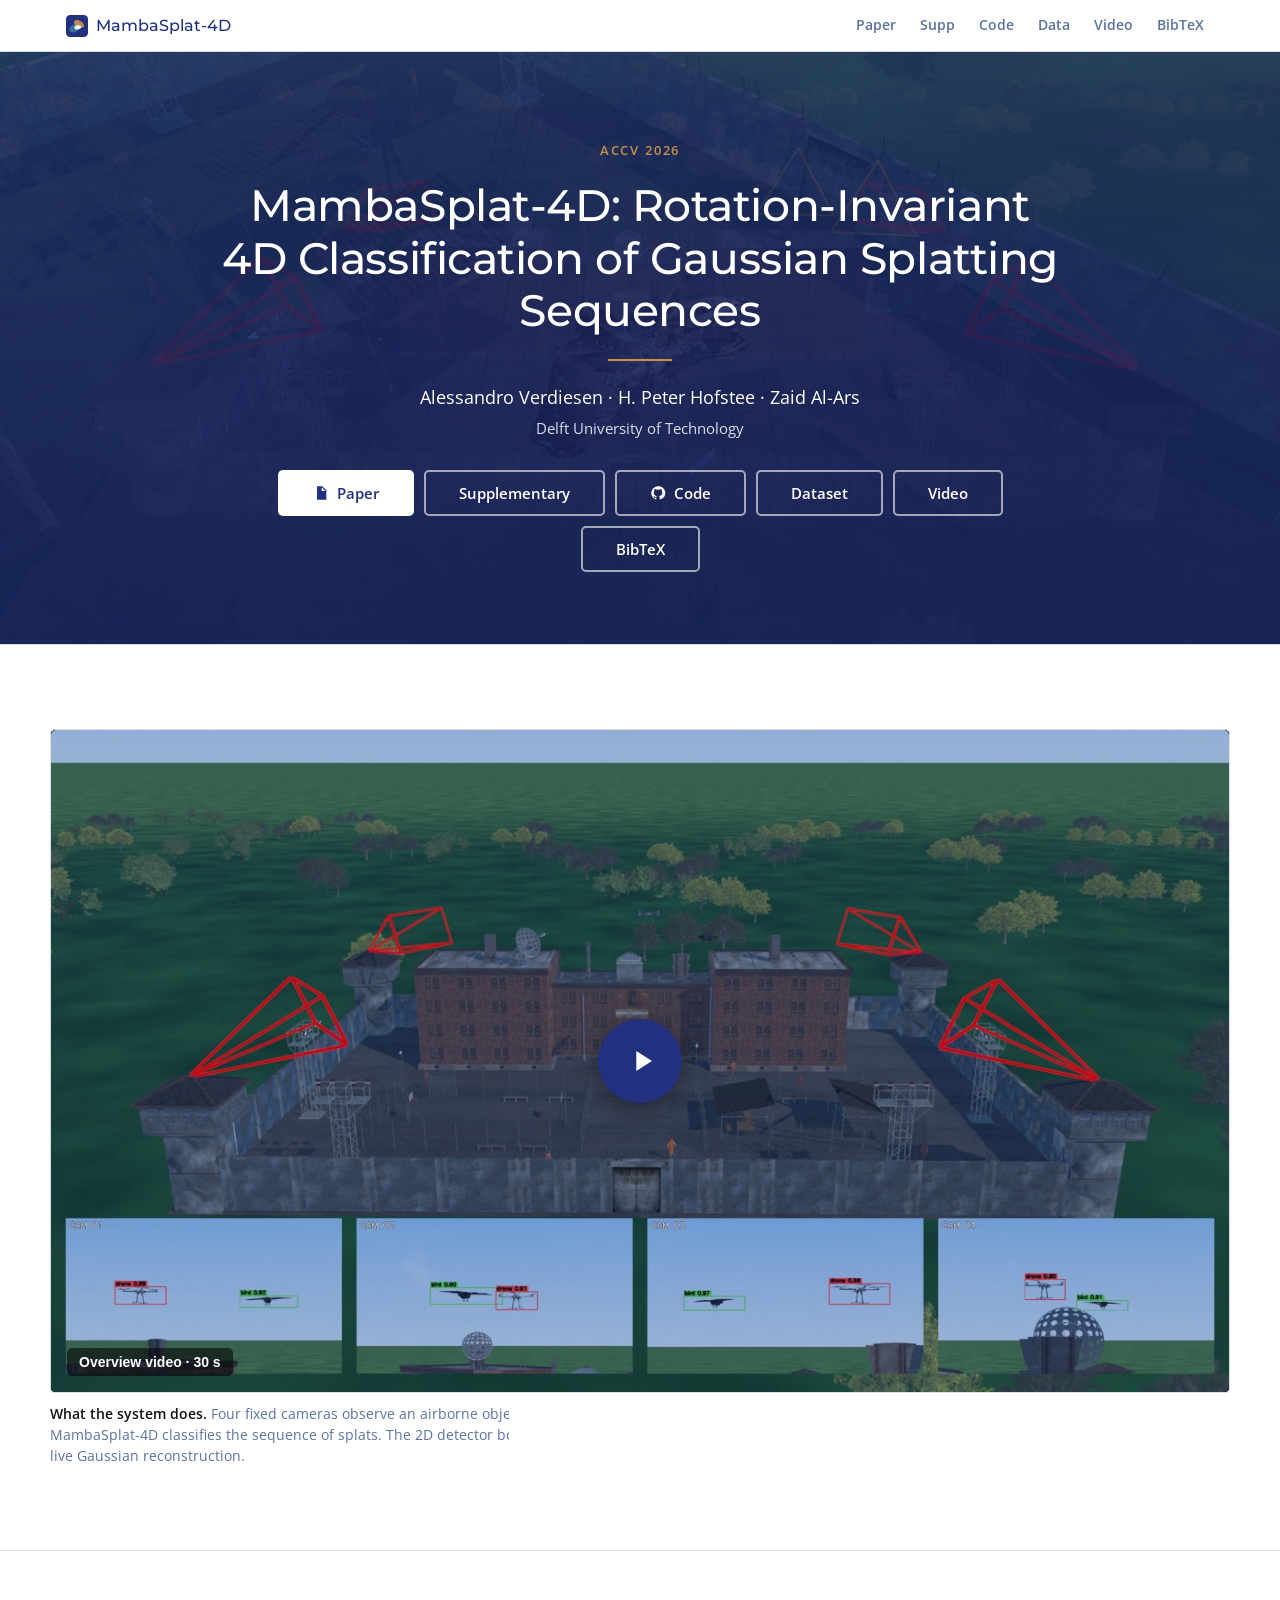
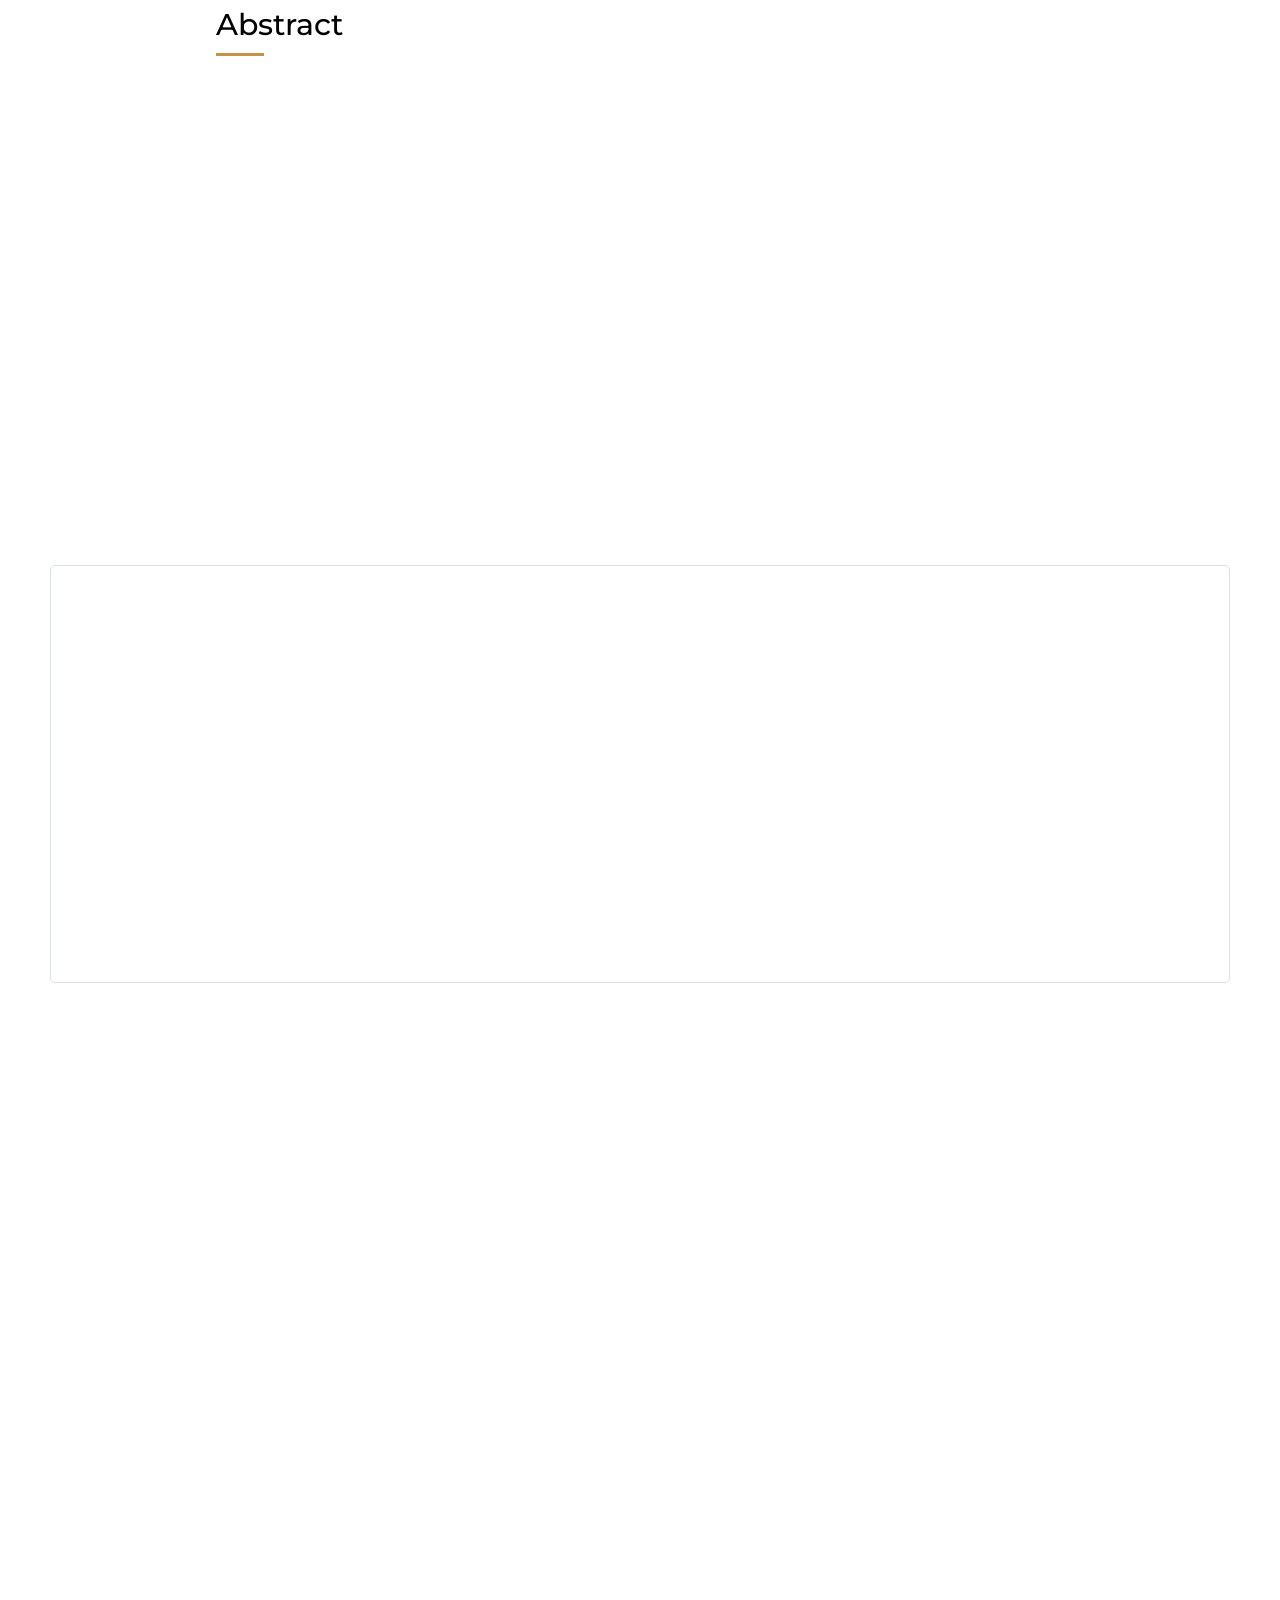
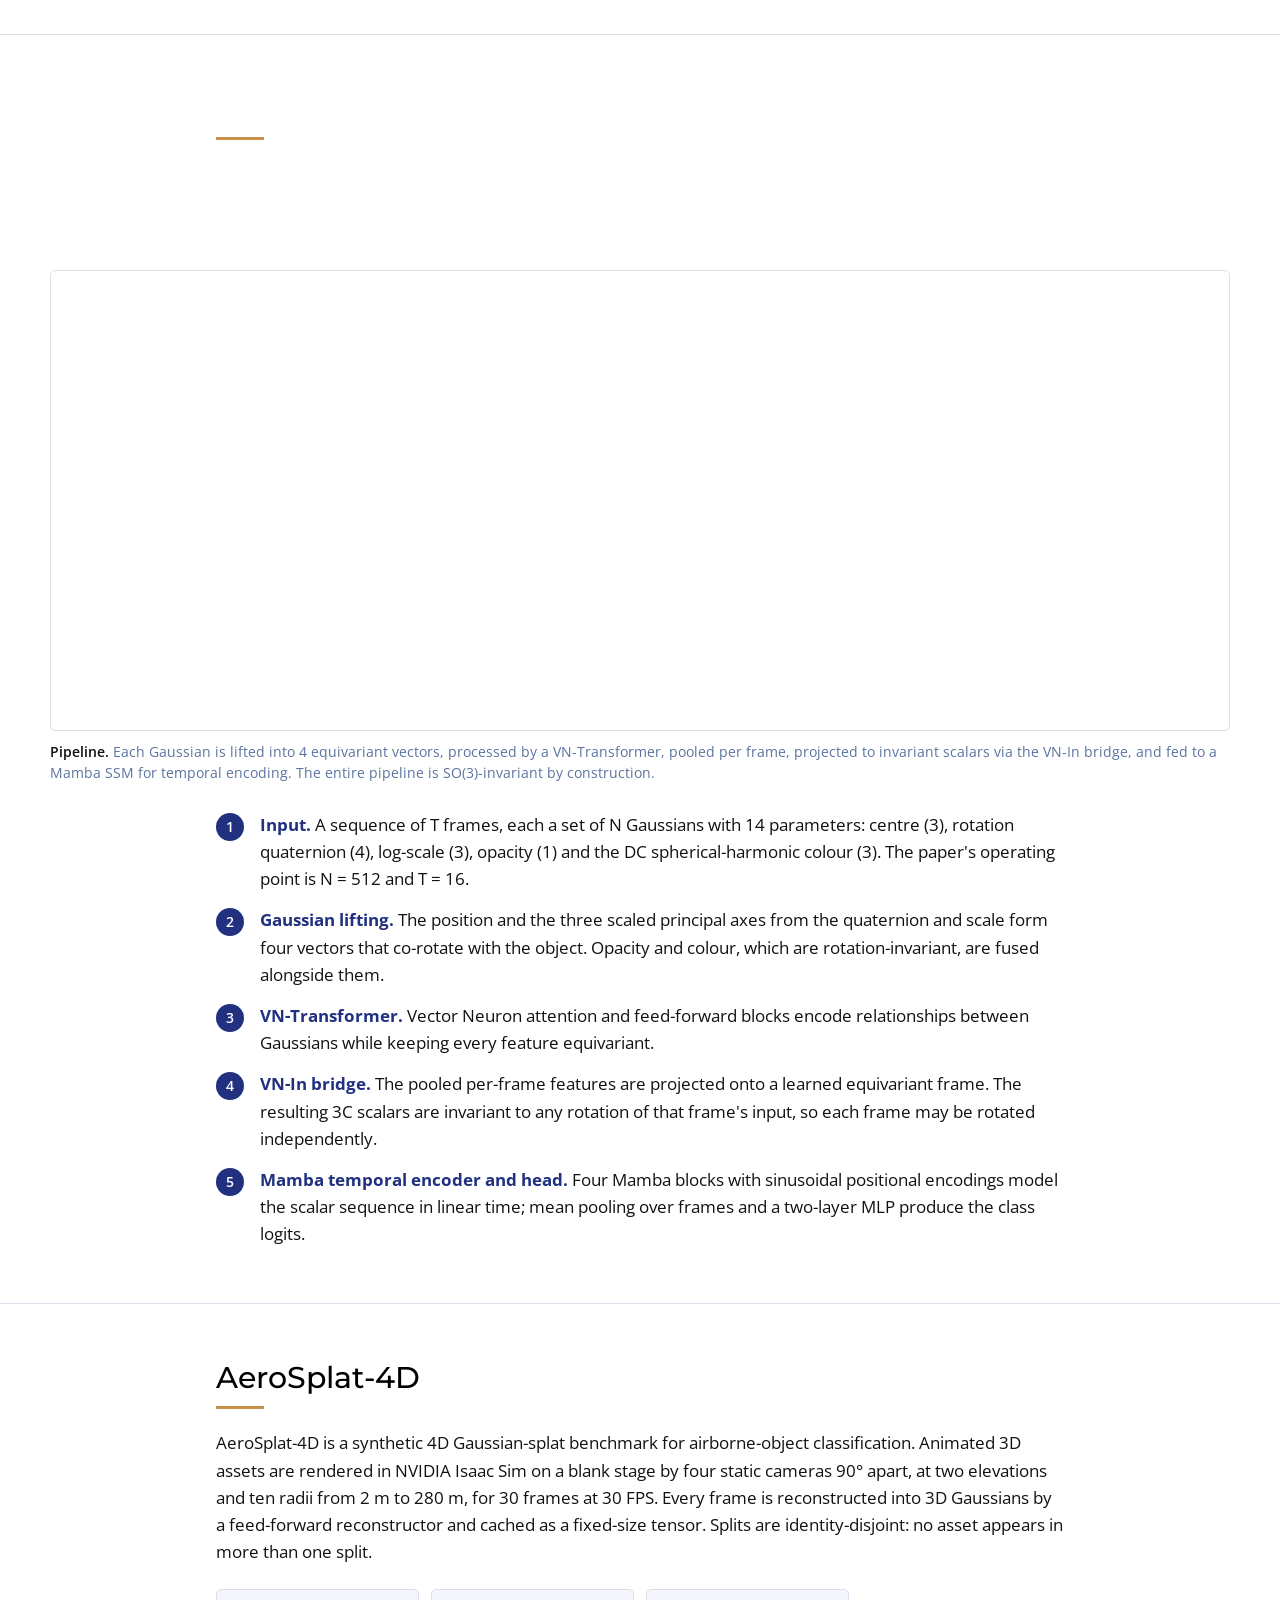
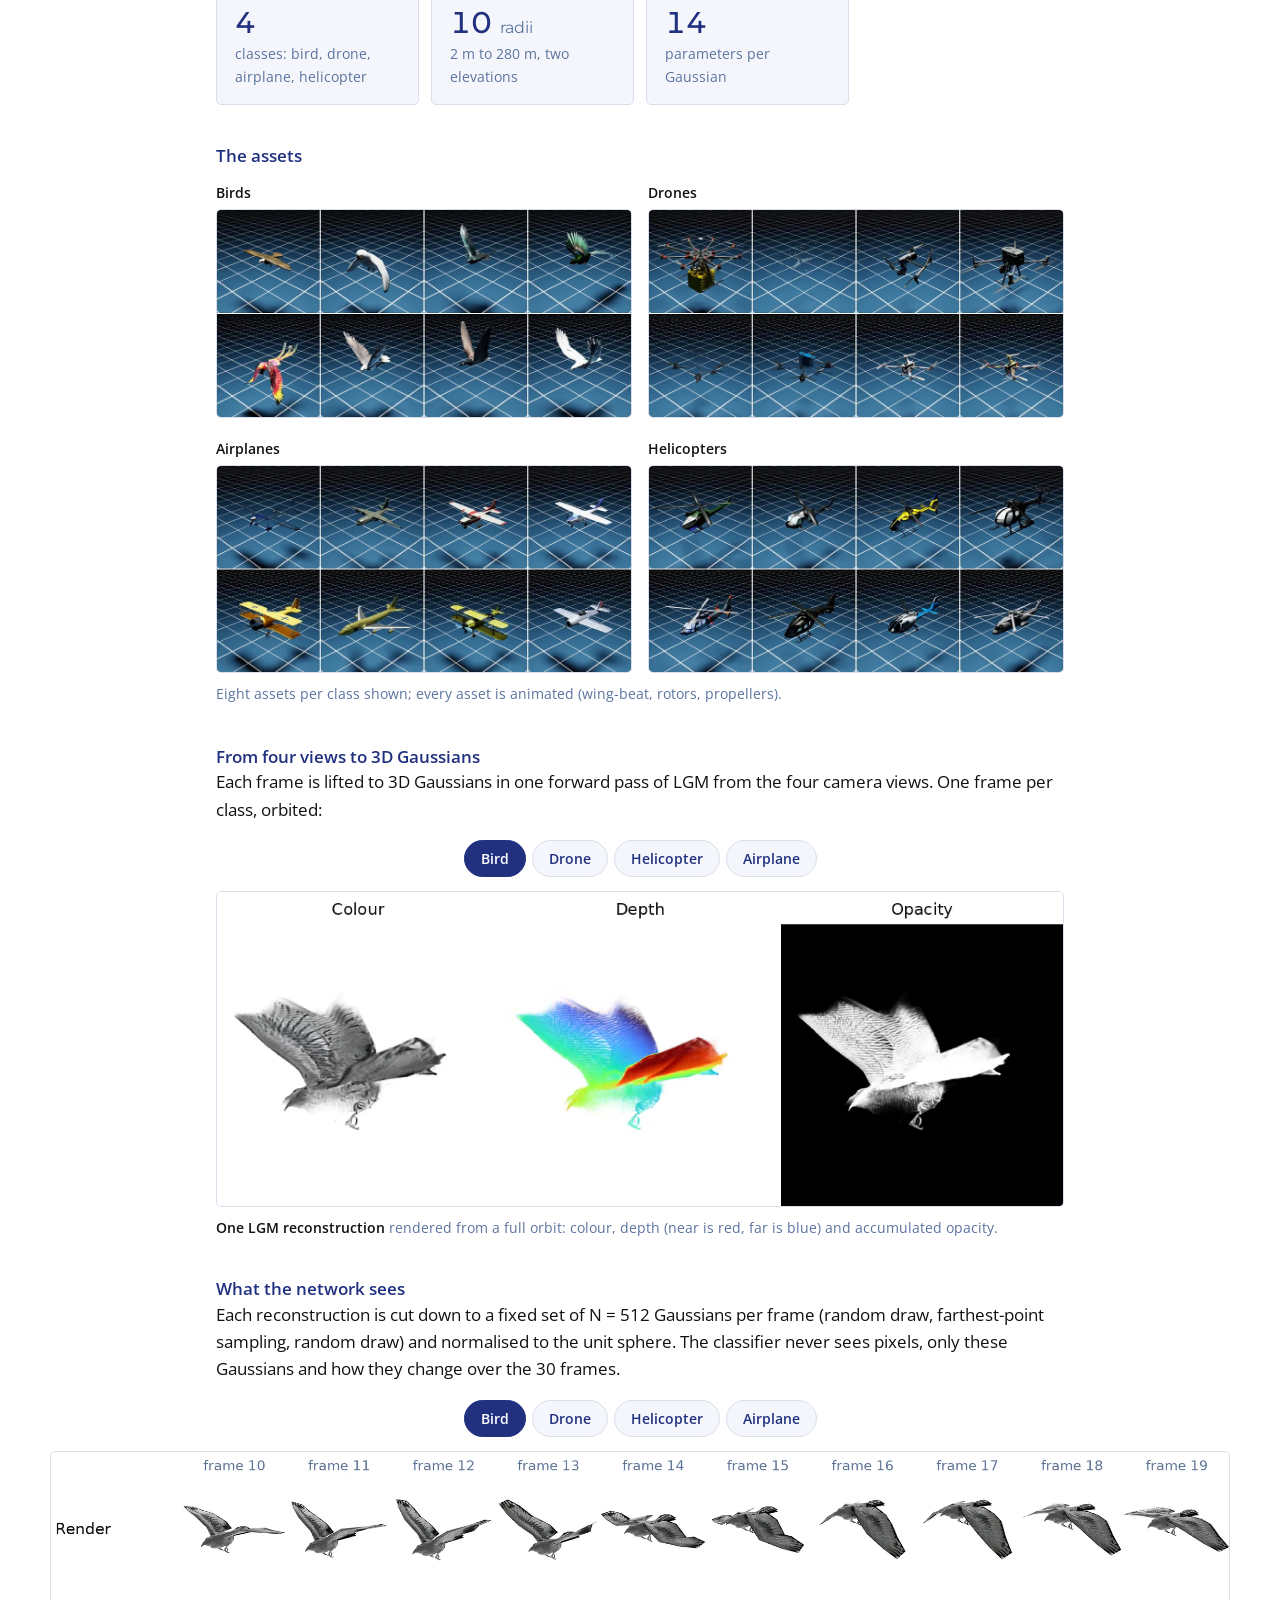
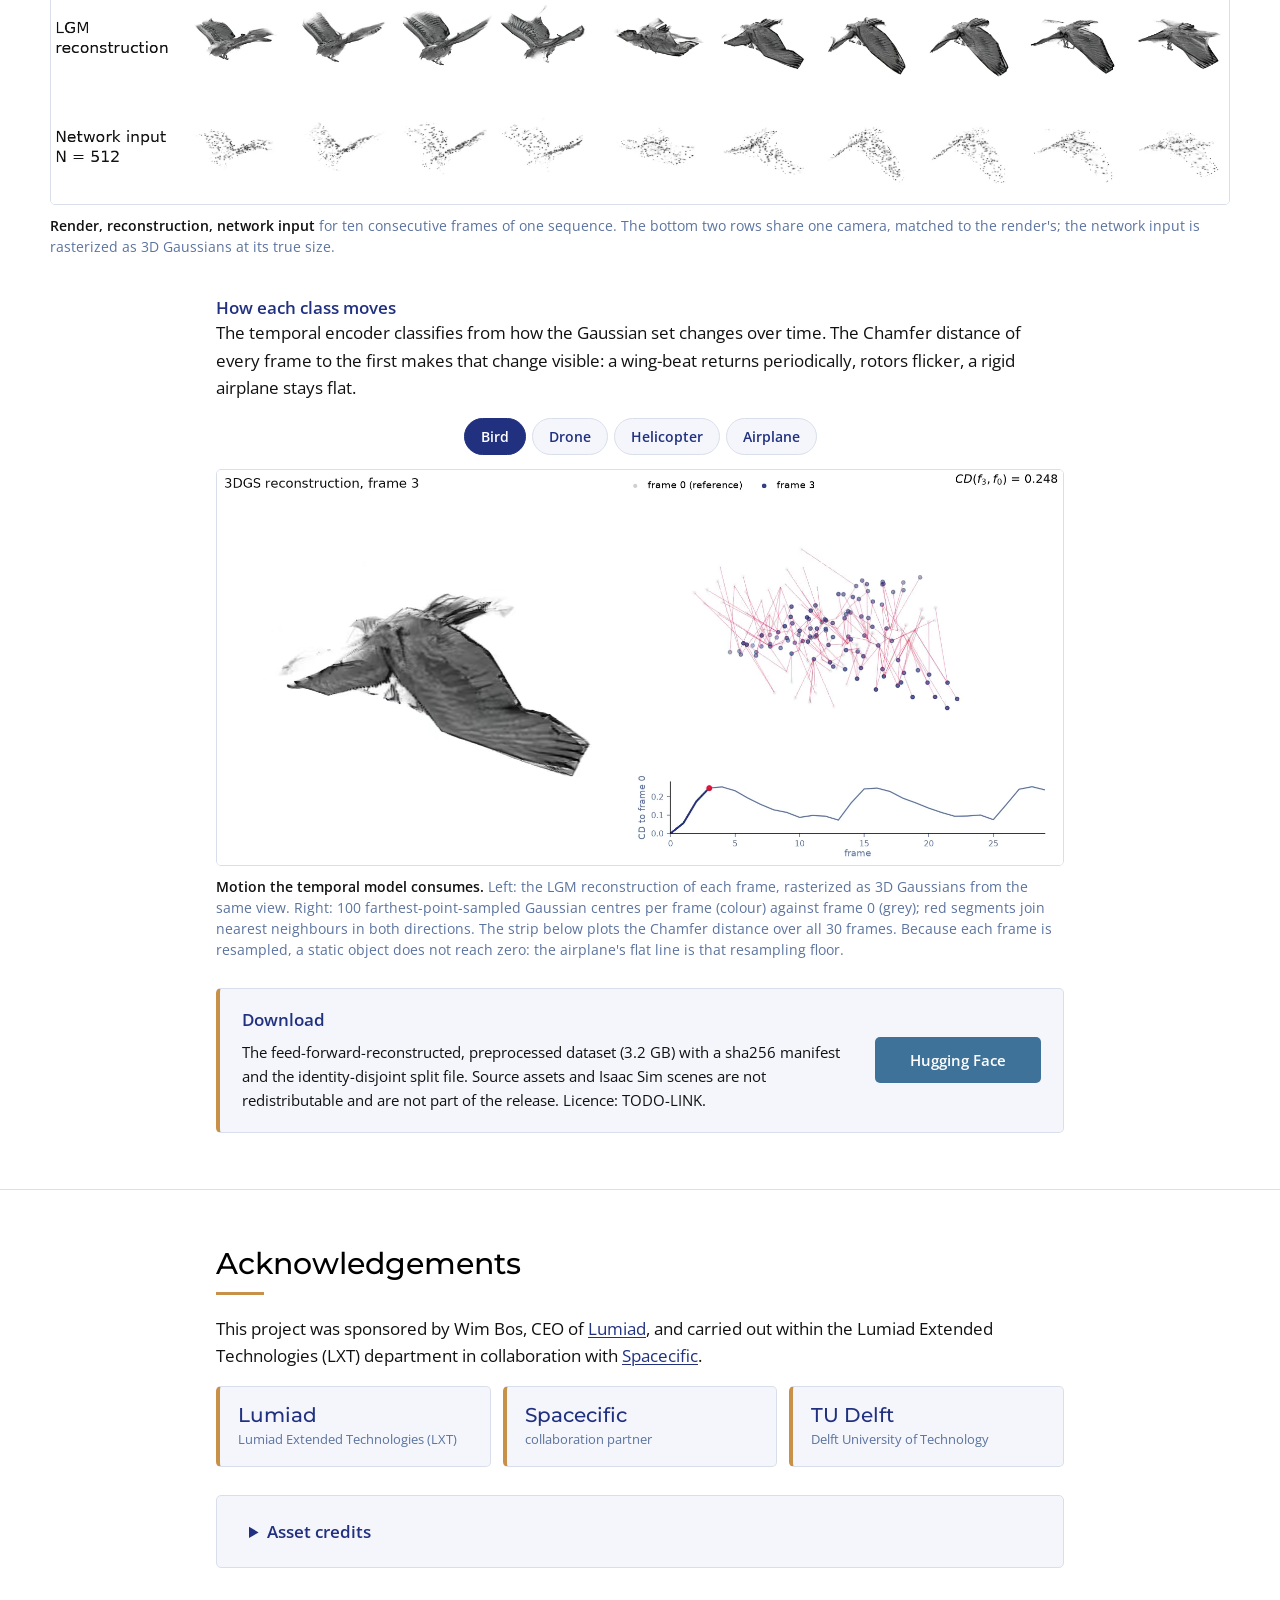
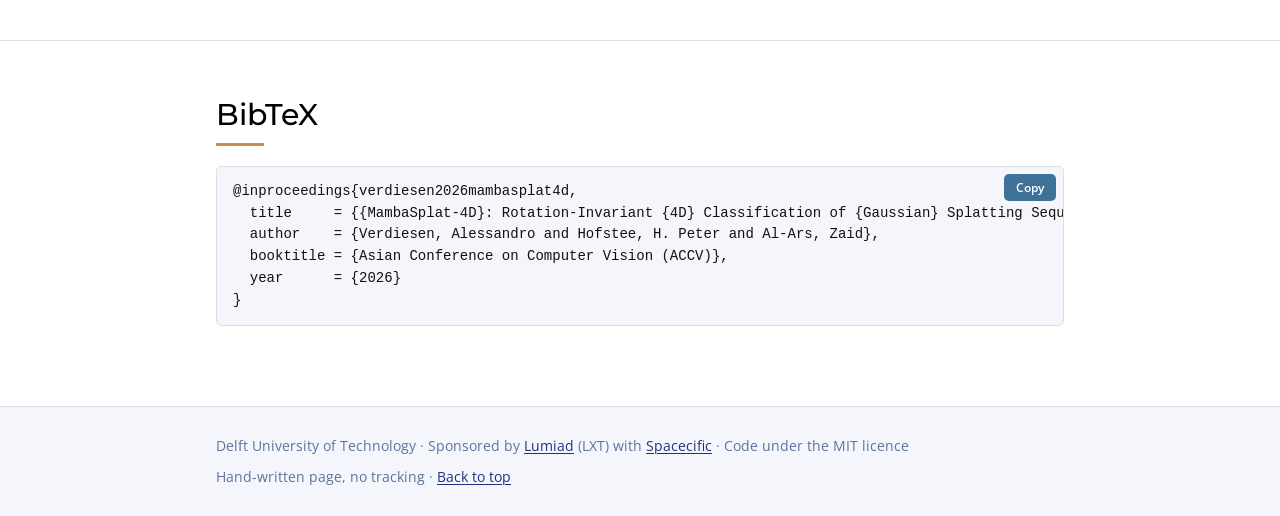
==== site/index.html @ ea348773 "Deploy project page" ====
<!doctype html>
<html lang="en">
<head>
  <meta charset="utf-8">
  <meta name="viewport" content="width=device-width, initial-scale=1">
  <title>MambaSplat-4D</title>
  <meta name="description" content="MambaSplat-4D: rotation-invariant 4D classification of Gaussian Splatting sequences. ACCV 2026. Paper, video, AeroSplat-4D dataset and code.">
  <meta property="og:type" content="website">
  <meta property="og:title" content="MambaSplat-4D: Rotation-Invariant 4D Classification of Gaussian Splatting Sequences">
  <meta property="og:description" content="A rotation-invariant architecture for temporal sequences of 3D Gaussian Splats, and the AeroSplat-4D benchmark. ACCV 2026.">
  <meta property="og:image" content="https://lumiad-bv.github.io/MambaSplat-4D/static/media/og.jpg">
  <meta name="twitter:card" content="summary_large_image">
  <link rel="icon" href="favicon.svg" type="image/svg+xml">
  <link rel="preconnect" href="https://fonts.googleapis.com">
  <link rel="preconnect" href="https://fonts.gstatic.com" crossorigin>
  <link rel="stylesheet" href="https://fonts.googleapis.com/css2?family=Montserrat:wght@500&family=Open+Sans:wght@400;600&display=swap">
  <link rel="stylesheet" href="static/css/style.css">
</head>
<body>

<header class="topbar">
  <div class="topbar__inner">
    <a class="topbar__brand" href="#top"><img src="favicon.svg" alt="" width="22" height="22"><span>MambaSplat-4D</span></a>
    <nav class="topbar__nav" aria-label="Page">
      <a href="https://github.com/lumiad-bv/MambaSplat-4D/raw/main/ACCV/MambaSplat_4D.pdf" data-local="../ACCV/MambaSplat_4D.pdf">Paper</a>
      <a href="https://github.com/lumiad-bv/MambaSplat-4D/raw/main/ACCV/MambaSplat_4D_Supplementary-Material.pdf" data-local="../ACCV/MambaSplat_4D_Supplementary-Material.pdf">Supp</a>
      <a href="https://github.com/lumiad-bv/MambaSplat-4D">Code</a>
      <a href="#dataset">Data</a>
      <a href="#video">Video</a>
      <a href="#bibtex">BibTeX</a>
    </nav>
  </div>
</header>

<main id="top">

<section class="hero" id="hero">
  <div class="hero__media" aria-hidden="true">
    <picture>
      <source srcset="static/media/hero_still.webp" type="image/webp">
      <img class="hero__still" src="static/media/hero_still.jpg" alt="" width="1600" height="900" fetchpriority="high">
    </picture>
    <video class="hero__loop" muted loop playsinline preload="none"
           data-webm="static/media/hero_loop.webm" data-mp4="static/media/hero_loop.mp4"></video>
  </div>
  <div class="hero__inner">
    <p class="eyebrow">ACCV 2026</p>
    <h1>MambaSplat-4D: Rotation-Invariant 4D Classification of Gaussian Splatting Sequences</h1>
    <p class="hero__authors">Alessandro Verdiesen &middot; H. Peter Hofstee &middot; Zaid Al-Ars</p>
    <p class="hero__affil">Delft University of Technology</p>
    <div class="btn-row">
      <a class="btn btn--primary" href="https://github.com/lumiad-bv/MambaSplat-4D/raw/main/ACCV/MambaSplat_4D.pdf" data-local="../ACCV/MambaSplat_4D.pdf">
        <svg viewBox="0 0 24 24" aria-hidden="true"><path d="M6 2h8l6 6v14H6zM13 3.5V9h5.5zM8 13h8v1.5H8zm0 3h8v1.5H8z"/></svg>Paper</a>
      <a class="btn btn--ghost" href="https://github.com/lumiad-bv/MambaSplat-4D/raw/main/ACCV/MambaSplat_4D_Supplementary-Material.pdf" data-local="../ACCV/MambaSplat_4D_Supplementary-Material.pdf">Supplementary</a>
      <a class="btn btn--ghost" href="https://arxiv.org/abs/TODO-LINK" hidden>arXiv</a>
      <a class="btn btn--ghost" href="https://github.com/lumiad-bv/MambaSplat-4D">
        <svg viewBox="0 0 24 24" aria-hidden="true"><path d="M12 2a10 10 0 0 0-3.2 19.5c.5.1.7-.2.7-.5v-1.8c-2.8.6-3.4-1.2-3.4-1.2-.4-1.1-1.1-1.4-1.1-1.4-.9-.6.1-.6.1-.6 1 .1 1.5 1 1.5 1 .9 1.6 2.4 1.1 3 .9.1-.7.4-1.1.6-1.4-2.2-.3-4.6-1.1-4.6-5 0-1.1.4-2 1-2.7-.1-.3-.4-1.3.1-2.7 0 0 .8-.3 2.8 1a9.5 9.5 0 0 1 5 0c1.9-1.3 2.8-1 2.8-1 .5 1.4.2 2.4.1 2.7.6.7 1 1.6 1 2.7 0 3.9-2.4 4.7-4.6 5 .4.3.7.9.7 1.9v2.8c0 .3.2.6.7.5A10 10 0 0 0 12 2z"/></svg>Code</a>
      <a class="btn btn--ghost" href="https://huggingface.co/datasets/alessandrolumiad/AeroSplat-4D">Dataset</a>
      <a class="btn btn--ghost" href="#video">Video</a>
      <a class="btn btn--ghost" href="#bibtex">BibTeX</a>
    </div>
  </div>
</section>

<section id="video">
  <div class="breakout">
    <figure>
      <div class="video-frame" id="promo" data-youtube="TODO-LINK" data-fallback="../figures/promo_final_v4.mp4">
        <img src="static/media/promo_poster.jpg" alt="Four fixed tower cameras observe a bird and a drone over a yard; the four camera views are shown as insets" width="1280" height="720" loading="lazy">
        <button class="play" type="button" aria-label="Play the overview video">
          <span class="play__disc"><svg viewBox="0 0 24 24" aria-hidden="true"><path d="M8 5v14l11-7z"/></svg></span>
          <span class="play__label">Overview video &middot; 30 s</span>
        </button>
      </div>
      <figcaption><b>What the system does.</b> Four fixed cameras observe an airborne object. Every frame is reconstructed into a 3D Gaussian splat by a feed-forward reconstructor, and MambaSplat-4D classifies the sequence of splats. The 2D detector boxes in the second act are the per-frame status quo being contrasted; the final act shows the object as its live Gaussian reconstruction.</figcaption>
    </figure>
  </div>
</section>

<section id="abstract">
  <div class="wrap">
    <h2>Abstract</h2>

    <p class="lede">While 3D Gaussian Splatting (3DGS) has revolutionized real-time rendering, its potential for spatial-temporal understanding remains underexplored. The recent advent of feed-forward 3DGS enables near-real-time per-frame reconstruction from multi-view images, making temporal sequences of Gaussian Splats a practical representation for dynamic scene modeling. However, existing methods either use point clouds, lack guaranteed rotation invariance, or cannot handle temporal sequences.</p>
    <p>We present <strong>MambaSplat-4D</strong>, a rotation-invariant architecture operating directly on complete 3DGS representations in three stages: a Gaussian Lifting procedure maps all coefficients into an equivariant feature space, where a Vector Neuron transformer captures inter-Gaussian relationships; a learned equivariant frame bridge (VN-In) projects these features into rotation-invariant scalars, extracting close to the theoretical maximum of independent SO(3) invariants at the spatial&ndash;temporal boundary; and a Mamba state-space model encodes temporal dynamics in linear time, enabling efficient classification of dynamic Gaussian Splat sequences. MambaSplat-4D achieves accuracy competitive with alternative invariant-extraction designs on static 3DGS benchmarks and surpasses them on temporal 4D benchmarks, while producing predictions that are invariant by construction under arbitrary (per-frame) SO(3) rotations. To enable evaluation of temporal 3DGS classification, we release AeroSplat-4D, a synthetic dataset pairing temporal 4DGS sequences with aerial object classes, together with the MambaSplat-4D architecture and evaluations.</p>
  </div>
  <div class="breakout">
    <figure>
      <picture>
        <source srcset="static/media/teaser.webp" type="image/webp">
        <img src="static/media/teaser.jpg" alt="Pipeline in five steps: overlapping cameras film aerial objects; each frame is reconstructed as 3D Gaussians in an arbitrary orientation, every Gaussian carrying 14 attributes; a VN-Transformer spatial encoder, the VN-In bridge to SO(3)-invariant scalars and a Mamba temporal encoder process the sequence; a classifier outputs bird, drone, helicopter or airplane" width="2400" height="849" loading="lazy">
      </picture>
      <figcaption><b>Overview.</b> Overlapping cameras film an aerial object; every frame is reconstructed feed-forward into 3D Gaussians, each with all 14 attributes, in an arbitrary orientation. A VN-Transformer encodes each frame, the VN-In bridge projects the equivariant features to SO(3)-invariant scalars, and a Mamba state-space model aggregates them over time into a class. Invariance holds by construction under arbitrary per-frame rotations.</figcaption>
    </figure>
  </div>
  <div class="wrap">
    <div class="cards">
      <div class="card">
        <span class="num">01</span>
        <h3>Gaussian Lifting</h3>
        <p>Four co-rotating lifting vectors, derived from each Gaussian's quaternion and anisotropic scale, let a Vector Neuron network process the complete 14-parameter 3DGS representation equivariantly.</p>
      </div>
      <div class="card">
        <span class="num">02</span>
        <h3>VN-In Bridge</h3>
        <p>A learned equivariant-frame projection turns C equivariant feature vectors into 3C rotation-invariant scalars, capturing up to the theoretical maximum of 3C&minus;3 independent SO(3) invariants at a fraction of the parameters of prior learned-frame extractors.</p>
      </div>
      <div class="card">
        <span class="num">03</span>
        <h3>End-to-end 4D pipeline</h3>
        <p>A VN-Transformer spatial encoder and a Mamba state-space temporal encoder are joined through the bridge and trained end to end without pre-training. Temporal cost is linear in the number of frames.</p>
      </div>
      <div class="card card--wide card--accent">
        <div>
          <span class="num">04</span>
          <h3>AeroSplat-4D benchmark</h3>
          <p>A temporal 3DGS dataset, evaluated under a four-setting rotation protocol that separates architectural invariance from augmentation. Released with code and models.</p>
        </div>
        <a class="btn btn--secondary" href="#dataset">Explore the dataset</a>
      </div>
    </div>
  </div>
</section>

<section id="architecture">
  <div class="wrap">
    <h2>Architecture</h2>
    <p>MambaSplat-4D extracts rotation-invariant representations from the full 3DGS parameterization in four stages. Invariance rests on a single mechanism, the equivariant-to-scalar projection at the spatial&ndash;temporal boundary; everything before it is equivariant and everything after it acts on scalars.</p>
  </div>
  <div class="breakout">
    <figure>
      <div class="fig-svg fig-svg--wide">

<svg role="img"
   version="1.1"
   id="svg2"
   viewBox="0 0 1170.5601 456"
   xmlns="http://www.w3.org/2000/svg"
   xmlns:svg="http://www.w3.org/2000/svg">
  <defs
     id="defs6">
    <clipPath
       clipPathUnits="userSpaceOnUse"
       id="clipPath16">
      <path
         d="M 0,0 H 3659 V 1425 H 0 Z"
         clip-rule="evenodd"
         id="path14" />
    </clipPath>
    <clipPath
       clipPathUnits="userSpaceOnUse"
       id="clipPath28">
      <path
         d="M 0,0 H 3659 V 1425 H 0 Z"
         clip-rule="evenodd"
         id="path26" />
    </clipPath>
  </defs>
  <g
     id="g8"
     transform="matrix(0.31999998,0,0,0.31999998,0,1.14e-5)">
    <g
       id="g10">
      <g
         id="g12"
         clip-path="url(#clipPath16)">
        <g
           id="g18"
           transform="scale(3.125)">
          <path
             d="M 0,0 H 1171 V 456 H 0 Z"
             style="fill:#ffffff;fill-opacity:1;fill-rule:nonzero;stroke:none"
             id="path20" />
        </g>
      </g>
    </g>
    <g
       id="g22">
      <g
         id="g24"
         clip-path="url(#clipPath28)">
        <g
           id="g30"
           transform="matrix(2.9950316,0,0,2.9950316,-249.92261,-2776.2646)">
          <path
             d="m 212.5,1165 h 20.63"
             style="fill:none;stroke:#000000;stroke-width:1;stroke-linecap:butt;stroke-linejoin:miter;stroke-miterlimit:10;stroke-dasharray:none;stroke-opacity:1"
             id="path32" />
          <path
             d="m 238.38,1165 -7,3.5 1.75,-3.5 -1.75,-3.5 z"
             style="fill:#000000;fill-opacity:1;fill-rule:nonzero;stroke:none"
             id="path34" />
          <path
             d="m 238.38,1165 -7,3.5 1.75,-3.5 -1.75,-3.5 z"
             style="fill:none;stroke:#000000;stroke-width:1;stroke-linecap:butt;stroke-linejoin:miter;stroke-miterlimit:10;stroke-dasharray:none;stroke-opacity:1"
             id="path36" />
          <path
             d="m 369.5,1165 h 23.39001"
             style="fill:none;stroke:#000000;stroke-width:1;stroke-linecap:butt;stroke-linejoin:miter;stroke-miterlimit:10;stroke-dasharray:none;stroke-opacity:1"
             id="path38" />
          <path
             d="m 398.14001,1165 -7,3.5 1.75,-3.5 -1.75,-3.5 z"
             style="fill:#000000;fill-opacity:1;fill-rule:nonzero;stroke:none"
             id="path40" />
          <path
             d="m 398.14001,1165 -7,3.5 1.75,-3.5 -1.75,-3.5 z"
             style="fill:none;stroke:#000000;stroke-width:1;stroke-linecap:butt;stroke-linejoin:miter;stroke-miterlimit:10;stroke-dasharray:none;stroke-opacity:1"
             id="path42" />
        </g>
        <g
           id="g44"
           transform="matrix(2.9950316,0,0,2.9950316,-251.42014,-2777.762)">
          <path
             d="m 247.3,1015 h 114.40001 c 0.51215,0 1.01938,0.05 1.52167,0.1498 0.50232,0.1 0.99008,0.2479 1.46326,0.4439 0.47314,0.196 0.92263,0.4362 1.34848,0.7208 0.42581,0.2846 0.81982,0.6079 1.182,0.9701 0.36216,0.3621 0.68549,0.756 0.97004,1.1819 0.28451,0.4258 0.52478,0.8753 0.72076,1.3485 0.19601,0.4732 0.34396,0.9609 0.44388,1.4633 0.0999,0.5023 0.1499,1.0095 0.1499,1.5217 v 284.4 c 0,0.512 -0.05,1.0192 -0.1499,1.5216 -0.0999,0.5023 -0.24787,0.99 -0.44388,1.4631 -0.19598,0.4733 -0.43625,0.9227 -0.72076,1.3485 -0.28455,0.4259 -0.60788,0.82 -0.97004,1.1821 -0.36218,0.3622 -0.75619,0.6855 -1.182,0.97 -0.42588,0.2846 -0.87537,0.5249 -1.34851,0.7208 -0.47318,0.196 -0.96091,0.3439 -1.4632,0.4439 -0.50232,0.1 -1.00955,0.1499 -1.5217,0.15 L 247.3,1315 c -0.51216,-10e-5 -1.01941,-0.05 -1.52173,-0.15 -0.50233,-0.1 -0.99008,-0.2479 -1.46324,-0.4439 -0.47317,-0.1959 -0.92268,-0.4362 -1.34851,-0.7208 -0.42584,-0.2845 -0.81984,-0.6078 -1.18197,-0.97 -0.36217,-0.3621 -0.68552,-0.7562 -0.97007,-1.1821 -0.28453,-0.4258 -0.52479,-0.8752 -0.72078,-1.3485 -0.19599,-0.4731 -0.34394,-0.9608 -0.44384,-1.4631 -0.0999,-0.5024 -0.14986,-1.0096 -0.14986,-1.5216 v -284.4 c 0,-0.5122 0.05,-1.0194 0.14986,-1.5218 0.0999,-0.5023 0.24785,-0.99 0.44384,-1.4633 0.19597,-0.4731 0.43624,-0.9226 0.72078,-1.3484 0.28455,-0.4259 0.6079,-0.8198 0.97005,-1.1819 0.36215,-0.3622 0.75615,-0.6855 1.18199,-0.9701 0.42583,-0.2846 0.87534,-0.5249 1.34851,-0.7209 0.47316,-0.196 0.96091,-0.3438 1.46324,-0.4438 0.50232,-0.1 1.00957,-0.1498 1.52173,-0.1498 z"
             style="fill:#fff8e1;fill-opacity:1;fill-rule:nonzero;stroke:none"
             id="path46" />
          <path
             d="m 247.3,1015 h 114.40001 c 0.51215,0 1.01938,0.05 1.52167,0.1498 0.50232,0.1 0.99008,0.2479 1.46326,0.4439 0.47314,0.196 0.92263,0.4362 1.34848,0.7208 0.42581,0.2846 0.81982,0.6079 1.182,0.9701 0.36216,0.3621 0.68549,0.756 0.97004,1.1819 0.28451,0.4258 0.52478,0.8753 0.72076,1.3485 0.19601,0.4732 0.34396,0.9609 0.44388,1.4633 0.0999,0.5023 0.1499,1.0095 0.1499,1.5217 v 284.4 c 0,0.512 -0.05,1.0192 -0.1499,1.5216 -0.0999,0.5023 -0.24787,0.99 -0.44388,1.4631 -0.19598,0.4733 -0.43625,0.9227 -0.72076,1.3485 -0.28455,0.4259 -0.60788,0.82 -0.97004,1.1821 -0.36218,0.3622 -0.75619,0.6855 -1.182,0.97 -0.42588,0.2846 -0.87537,0.5249 -1.34851,0.7208 -0.47318,0.196 -0.96091,0.3439 -1.4632,0.4439 -0.50232,0.1 -1.00955,0.1499 -1.5217,0.15 L 247.3,1315 c -0.51216,-10e-5 -1.01941,-0.05 -1.52173,-0.15 -0.50233,-0.1 -0.99008,-0.2479 -1.46324,-0.4439 -0.47317,-0.1959 -0.92268,-0.4362 -1.34851,-0.7208 -0.42584,-0.2845 -0.81984,-0.6078 -1.18197,-0.97 -0.36217,-0.3621 -0.68552,-0.7562 -0.97007,-1.1821 -0.28453,-0.4258 -0.52479,-0.8752 -0.72078,-1.3485 -0.19599,-0.4731 -0.34394,-0.9608 -0.44384,-1.4631 -0.0999,-0.5024 -0.14986,-1.0096 -0.14986,-1.5216 v -284.4 c 0,-0.5122 0.05,-1.0194 0.14986,-1.5218 0.0999,-0.5023 0.24785,-0.99 0.44384,-1.4633 0.19597,-0.4731 0.43624,-0.9226 0.72078,-1.3484 0.28455,-0.4259 0.6079,-0.8198 0.97005,-1.1819 0.36215,-0.3622 0.75615,-0.6855 1.18199,-0.9701 0.42583,-0.2846 0.87534,-0.5249 1.34851,-0.7209 0.47316,-0.196 0.96091,-0.3438 1.46324,-0.4438 0.50232,-0.1 1.00957,-0.1498 1.52173,-0.1498 z"
             style="fill:none;stroke:#e65100;stroke-width:1;stroke-linecap:butt;stroke-linejoin:miter;stroke-miterlimit:10;stroke-dasharray:none;stroke-opacity:1"
             id="path48" />
          <text
             xml:space="preserve"
             transform="translate(250.15625,1035)"
             style="font-variant:normal;font-weight:bold;font-size:14px;font-family:'Liberation Sans',Arial,Helvetica,sans-serif;-inkscape-font-specification:LiberationSans-Bold;writing-mode:lr-tb;fill:#e65100;fill-opacity:1;fill-rule:nonzero;stroke:none"
             id="text52"><tspan
               x="0 10.889648 18.675781 27.227539 35.013672 42.799805 46.689453 54.475586 63.027344 66.916992 75.46875 79.358398 84.020508 88.682617 92.572266 101.12402"
               y="0"
               id="tspan50">Gaussian Lifting</tspan></text>
        </g>
        <g
           id="g54"
           transform="matrix(2.9950316,0,0,2.9950316,-249.92261,-2776.2646)">
          <path
             d="M 499.26001,1165 H 522.13"
             style="fill:none;stroke:#000000;stroke-width:1;stroke-linecap:butt;stroke-linejoin:miter;stroke-miterlimit:10;stroke-dasharray:none;stroke-opacity:1"
             id="path56" />
          <path
             d="m 527.38,1165 -7,3.5 1.75,-3.5 -1.75,-3.5 z"
             style="fill:#000000;fill-opacity:1;fill-rule:nonzero;stroke:none"
             id="path58" />
          <path
             d="m 527.38,1165 -7,3.5 1.75,-3.5 -1.75,-3.5 z"
             style="fill:none;stroke:#000000;stroke-width:1;stroke-linecap:butt;stroke-linejoin:miter;stroke-miterlimit:10;stroke-dasharray:none;stroke-opacity:1"
             id="path60" />
        </g>
        <g
           id="g62"
           transform="matrix(2.9950316,0,0,2.9950316,-251.42014,-2777.762)">
          <path
             d="m 405.26001,1015 h 88 c 0.39395,0 0.78409,0.038 1.17047,0.1152 0.38641,0.077 0.7616,0.1907 1.12558,0.3415 0.36398,0.1507 0.70975,0.3355 1.03732,0.5545 0.32758,0.2188 0.63065,0.4676 0.90924,0.7461 0.27857,0.2785 0.52729,0.5816 0.74613,0.9091 0.2189,0.3276 0.40375,0.6734 0.5545,1.0374 0.15076,0.3639 0.26456,0.7391 0.34143,1.1255 0.0769,0.3865 0.11533,0.7767 0.11533,1.1707 v 288 c 0,0.3939 -0.0385,0.7842 -0.11533,1.1705 -0.0769,0.3864 -0.19067,0.7615 -0.34143,1.1254 -0.15075,0.3639 -0.3356,0.7097 -0.5545,1.0374 -0.21884,0.3276 -0.46756,0.6307 -0.74613,0.9093 -0.27859,0.2784 -0.58166,0.5272 -0.90927,0.7461 -0.32754,0.2188 -0.67331,0.4038 -1.03729,0.5545 -0.36398,0.1508 -0.73917,0.2647 -1.12555,0.3414 -0.38638,0.077 -0.77655,0.1153 -1.1705,0.1154 h -88 c -0.39398,-10e-5 -0.78418,-0.039 -1.17056,-0.1154 -0.38642,-0.077 -0.76163,-0.1906 -1.12561,-0.3414 -0.36399,-0.1507 -0.70975,-0.3357 -1.03733,-0.5545 -0.32757,-0.2189 -0.63064,-0.4677 -0.90918,-0.7461 -0.27859,-0.2786 -0.52731,-0.5817 -0.74618,-0.9093 -0.21887,-0.3277 -0.40369,-0.6735 -0.55444,-1.0374 -0.15076,-0.3639 -0.26456,-0.739 -0.34144,-1.1254 -0.0769,-0.3863 -0.11529,-0.7766 -0.11526,-1.1705 v -288 c -3e-5,-0.394 0.0384,-0.7842 0.11526,-1.1706 0.0769,-0.3864 0.19068,-0.7617 0.34144,-1.1256 0.15075,-0.364 0.33557,-0.7098 0.55444,-1.0374 0.21887,-0.3275 0.46759,-0.6306 0.74618,-0.9091 0.27854,-0.2785 0.58161,-0.5273 0.90918,-0.7461 0.32758,-0.219 0.67334,-0.4038 1.03733,-0.5545 0.36398,-0.1508 0.73919,-0.2646 1.12561,-0.3415 0.38638,-0.077 0.77658,-0.1152 1.17056,-0.1152 z"
             style="fill:#edf4fe;fill-opacity:1;fill-rule:nonzero;stroke:none"
             id="path64" />
          <path
             d="m 405.26001,1015 h 88 c 0.39395,0 0.78409,0.038 1.17047,0.1152 0.38641,0.077 0.7616,0.1907 1.12558,0.3415 0.36398,0.1507 0.70975,0.3355 1.03732,0.5545 0.32758,0.2188 0.63065,0.4676 0.90924,0.7461 0.27857,0.2785 0.52729,0.5816 0.74613,0.9091 0.2189,0.3276 0.40375,0.6734 0.5545,1.0374 0.15076,0.3639 0.26456,0.7391 0.34143,1.1255 0.0769,0.3865 0.11533,0.7767 0.11533,1.1707 v 288 c 0,0.3939 -0.0385,0.7842 -0.11533,1.1705 -0.0769,0.3864 -0.19067,0.7615 -0.34143,1.1254 -0.15075,0.3639 -0.3356,0.7097 -0.5545,1.0374 -0.21884,0.3276 -0.46756,0.6307 -0.74613,0.9093 -0.27859,0.2784 -0.58166,0.5272 -0.90927,0.7461 -0.32754,0.2188 -0.67331,0.4038 -1.03729,0.5545 -0.36398,0.1508 -0.73917,0.2647 -1.12555,0.3414 -0.38638,0.077 -0.77655,0.1153 -1.1705,0.1154 h -88 c -0.39398,-10e-5 -0.78418,-0.039 -1.17056,-0.1154 -0.38642,-0.077 -0.76163,-0.1906 -1.12561,-0.3414 -0.36399,-0.1507 -0.70975,-0.3357 -1.03733,-0.5545 -0.32757,-0.2189 -0.63064,-0.4677 -0.90918,-0.7461 -0.27859,-0.2786 -0.52731,-0.5817 -0.74618,-0.9093 -0.21887,-0.3277 -0.40369,-0.6735 -0.55444,-1.0374 -0.15076,-0.3639 -0.26456,-0.739 -0.34144,-1.1254 -0.0769,-0.3863 -0.11529,-0.7766 -0.11526,-1.1705 v -288 c -3e-5,-0.394 0.0384,-0.7842 0.11526,-1.1706 0.0769,-0.3864 0.19068,-0.7617 0.34144,-1.1256 0.15075,-0.364 0.33557,-0.7098 0.55444,-1.0374 0.21887,-0.3275 0.46759,-0.6306 0.74618,-0.9091 0.27854,-0.2785 0.58161,-0.5273 0.90918,-0.7461 0.32758,-0.219 0.67334,-0.4038 1.03733,-0.5545 0.36398,-0.1508 0.73919,-0.2646 1.12561,-0.3415 0.38638,-0.077 0.77658,-0.1152 1.17056,-0.1152 z"
             style="fill:none;stroke:#1565c0;stroke-width:1;stroke-linecap:butt;stroke-linejoin:miter;stroke-miterlimit:10;stroke-dasharray:none;stroke-opacity:1"
             id="path66" />
          <text
             xml:space="preserve"
             transform="translate(407.42188,1033)"
             style="font-variant:normal;font-weight:bold;font-size:11px;font-family:'Liberation Sans',Arial,Helvetica,sans-serif;-inkscape-font-specification:LiberationSans-Bold;writing-mode:lr-tb;fill:#1565c0;fill-opacity:1;fill-rule:nonzero;stroke:none"
             id="text70"><tspan
               x="0 7.3369141 15.280762 18.943848 25.056152 29.336914 35.45459 42.173828 48.291504 51.95459 58.673828 62.95459 72.735352 78.853027"
               y="0"
               id="tspan68">VN-Transformer</tspan></text>
          <text
             xml:space="preserve"
             transform="translate(434.01563,1047)"
             style="font-variant:normal;font-weight:bold;font-size:11px;font-family:'Liberation Sans',Arial,Helvetica,sans-serif;-inkscape-font-specification:LiberationSans-Bold;writing-mode:lr-tb;fill:#1565c0;fill-opacity:1;fill-rule:nonzero;stroke:none"
             id="text74"><tspan
               x="0 7.9438477 11 17.719238 23.836914"
               y="0"
               id="tspan72">Block</tspan></text>
          <path
             d="M 952.59998,1015 H 1093.4 c 0.6304,0 1.2547,0.062 1.8728,0.1845 0.6182,0.1229 1.2184,0.305 1.8008,0.5462 0.5824,0.2412 1.1356,0.5369 1.6597,0.8872 0.5242,0.3501 1.0091,0.7481 1.4548,1.1939 0.4457,0.4456 0.8435,0.9305 1.1937,1.4546 0.3503,0.5241 0.646,1.0773 0.8872,1.6598 0.2414,0.5823 0.4234,1.1826 0.5463,1.8008 0.1232,0.6183 0.1847,1.2426 0.1847,1.873 v 280.8 c 0,0.6303 -0.062,1.2545 -0.1847,1.8728 -0.1229,0.6181 -0.3049,1.2183 -0.5463,1.8007 -0.2412,0.5823 -0.5369,1.1355 -0.8872,1.6597 -0.3502,0.5241 -0.748,1.0091 -1.1937,1.4549 -0.4457,0.4457 -0.9306,0.8436 -1.4547,1.1939 -0.5242,0.3502 -1.0774,0.6458 -1.6598,0.887 -0.5824,0.2413 -1.1826,0.4234 -1.8008,0.5464 -0.6181,0.123 -1.2424,0.1845 -1.8728,0.1846 H 952.59998 c -0.63038,-10e-5 -1.25464,-0.062 -1.87287,-0.1846 -0.61828,-0.123 -1.21863,-0.3051 -1.80096,-0.5464 -0.58234,-0.2412 -1.13562,-0.5368 -1.65973,-0.887 -0.52411,-0.3503 -1.00903,-0.7482 -1.45471,-1.1939 -0.44574,-0.4458 -0.84369,-0.9308 -1.19391,-1.4548 -0.35022,-0.5243 -0.64594,-1.0775 -0.88715,-1.6598 -0.24115,-0.5824 -0.42322,-1.1826 -0.5462,-1.8008 C 943.06146,1306.6545 943,1306.0303 943,1305.4 v -280.8 c 0,-0.6304 0.0615,-1.2547 0.18451,-1.873 0.12299,-0.6182 0.30505,-1.2185 0.5462,-1.8009 0.24121,-0.5824 0.53693,-1.1356 0.88715,-1.6597 0.35022,-0.5241 0.74817,-1.009 1.19391,-1.4546 0.44568,-0.4458 0.93054,-0.8438 1.45465,-1.1939 0.52411,-0.3503 1.07733,-0.646 1.65967,-0.8873 0.58233,-0.2411 1.18267,-0.4232 1.8009,-0.5461 0.61829,-0.123 1.24261,-0.1845 1.87299,-0.1845 z"
             style="fill:#eaf5eb;fill-opacity:1;fill-rule:nonzero;stroke:none"
             id="path76" />
          <path
             d="M 952.59998,1015 H 1093.4 c 0.6304,0 1.2547,0.062 1.8728,0.1845 0.6182,0.1229 1.2184,0.305 1.8008,0.5462 0.5824,0.2412 1.1356,0.5369 1.6597,0.8872 0.5242,0.3501 1.0091,0.7481 1.4548,1.1939 0.4457,0.4456 0.8435,0.9305 1.1937,1.4546 0.3503,0.5241 0.646,1.0773 0.8872,1.6598 0.2414,0.5823 0.4234,1.1826 0.5463,1.8008 0.1232,0.6183 0.1847,1.2426 0.1847,1.873 v 280.8 c 0,0.6303 -0.062,1.2545 -0.1847,1.8728 -0.1229,0.6181 -0.3049,1.2183 -0.5463,1.8007 -0.2412,0.5823 -0.5369,1.1355 -0.8872,1.6597 -0.3502,0.5241 -0.748,1.0091 -1.1937,1.4549 -0.4457,0.4457 -0.9306,0.8436 -1.4547,1.1939 -0.5242,0.3502 -1.0774,0.6458 -1.6598,0.887 -0.5824,0.2413 -1.1826,0.4234 -1.8008,0.5464 -0.6181,0.123 -1.2424,0.1845 -1.8728,0.1846 H 952.59998 c -0.63038,-10e-5 -1.25464,-0.062 -1.87287,-0.1846 -0.61828,-0.123 -1.21863,-0.3051 -1.80096,-0.5464 -0.58234,-0.2412 -1.13562,-0.5368 -1.65973,-0.887 -0.52411,-0.3503 -1.00903,-0.7482 -1.45471,-1.1939 -0.44574,-0.4458 -0.84369,-0.9308 -1.19391,-1.4548 -0.35022,-0.5243 -0.64594,-1.0775 -0.88715,-1.6598 -0.24115,-0.5824 -0.42322,-1.1826 -0.5462,-1.8008 C 943.06146,1306.6545 943,1306.0303 943,1305.4 v -280.8 c 0,-0.6304 0.0615,-1.2547 0.18451,-1.873 0.12299,-0.6182 0.30505,-1.2185 0.5462,-1.8009 0.24121,-0.5824 0.53693,-1.1356 0.88715,-1.6597 0.35022,-0.5241 0.74817,-1.009 1.19391,-1.4546 0.44568,-0.4458 0.93054,-0.8438 1.45465,-1.1939 0.52411,-0.3503 1.07733,-0.646 1.65967,-0.8873 0.58233,-0.2411 1.18267,-0.4232 1.8009,-0.5461 0.61829,-0.123 1.24261,-0.1845 1.87299,-0.1845 z"
             style="fill:none;stroke:#2e7d32;stroke-width:1;stroke-linecap:butt;stroke-linejoin:miter;stroke-miterlimit:10;stroke-dasharray:none;stroke-opacity:1"
             id="path78" />
          <text
             xml:space="preserve"
             transform="translate(974.09375,1033)"
             style="font-variant:normal;font-weight:bold;font-size:11px;font-family:'Liberation Sans',Arial,Helvetica,sans-serif;-inkscape-font-specification:LiberationSans-Bold;writing-mode:lr-tb;fill:#2e7d32;fill-opacity:1;fill-rule:nonzero;stroke:none"
             id="text82"><tspan
               x="0 9.1630859 15.280762 25.061523 31.780762 37.898438 40.95459 48.291504 55.628418 64.791504 67.847656 75.791504 78.847656 85.566895 91.68457"
               y="0"
               id="tspan80">Mamba SSM Block</tspan></text>
        </g>
        <g
           id="g84"
           transform="matrix(2.9950316,0,0,2.9950316,-249.92261,-2776.2646)">
          <path
             d="m 104.55,1050 h 88.9 c 1.25084,10e-5 2.48965,0.1221 3.71646,0.366 1.2268,0.244 2.41803,0.6053 3.57365,1.084 1.15563,0.4786 2.25347,1.0654 3.29351,1.7603 1.04002,0.695 2.00227,1.4848 2.88676,2.3693 0.88448,0.8844 1.67416,1.8467 2.36909,2.8867 0.69494,1.0401 1.28173,2.1378 1.76041,3.2935 0.47868,1.1556 0.84003,2.3468 1.08406,3.5736 0.24404,1.2269 0.36606,2.4658 0.36606,3.7167 V 1260.95 c 0,1.2508 -0.12201,2.4897 -0.36604,3.7164 -0.24404,1.2268 -0.60538,2.4179 -1.08406,3.5736 -0.47869,1.1555 -1.06548,2.2533 -1.76041,3.2935 -0.69493,1.0401 -1.48463,2.0024 -2.36911,2.8869 -0.88449,0.8844 -1.84676,1.6741 -2.88678,2.369 -1.04004,0.695 -2.13788,1.2816 -3.2935,1.7603 -1.15563,0.4786 -2.34685,0.8401 -3.57364,1.0841 -1.22681,0.244 -2.46562,0.3661 -3.71646,0.3662 h -88.9 c -1.25084,-10e-5 -2.48967,-0.1222 -3.71648,-0.3662 -1.2268,-0.244 -2.418016,-0.6055 -3.573648,-1.0841 -1.155632,-0.4787 -2.253463,-1.0653 -3.293495,-1.7603 -1.040031,-0.6949 -2.002289,-1.4846 -2.886764,-2.369 -0.884476,-0.8845 -1.674179,-1.8468 -2.36911,-2.8869 -0.694939,-1.0402 -1.281739,-2.138 -1.760414,-3.2935 -0.478676,-1.1557 -0.840027,-2.3468 -1.084054,-3.5736 C 85.622009,1263.4397 85.5,1262.2008 85.5,1260.95 v -191.8999 c 0,-1.2509 0.122009,-2.4898 0.366035,-3.7167 0.244027,-1.2268 0.605378,-2.418 1.084054,-3.5736 0.478675,-1.1557 1.065475,-2.2534 1.760406,-3.2935 0.694939,-1.04 1.484642,-2.0023 2.369118,-2.8868 0.884475,-0.8846 1.846733,-1.6742 2.886764,-2.3692 1.040039,-0.6949 2.137871,-1.2817 3.293503,-1.7603 1.155624,-0.4787 2.34684,-0.84 3.57364,-1.084 1.22681,-0.2439 2.46564,-0.3659 3.71648,-0.366 z"
             style="fill:#f5f5f5;fill-opacity:1;fill-rule:nonzero;stroke:none"
             id="path86" />
          <path
             d="m 104.55,1050 h 88.9 c 1.25084,10e-5 2.48965,0.1221 3.71646,0.366 1.2268,0.244 2.41803,0.6053 3.57365,1.084 1.15563,0.4786 2.25347,1.0654 3.29351,1.7603 1.04002,0.695 2.00227,1.4848 2.88676,2.3693 0.88448,0.8844 1.67416,1.8467 2.36909,2.8867 0.69494,1.0401 1.28173,2.1378 1.76041,3.2935 0.47868,1.1556 0.84003,2.3468 1.08406,3.5736 0.24404,1.2269 0.36606,2.4658 0.36606,3.7167 V 1260.95 c 0,1.2508 -0.12201,2.4897 -0.36604,3.7164 -0.24404,1.2268 -0.60538,2.4179 -1.08406,3.5736 -0.47869,1.1555 -1.06548,2.2533 -1.76041,3.2935 -0.69493,1.0401 -1.48463,2.0024 -2.36911,2.8869 -0.88449,0.8844 -1.84676,1.6741 -2.88678,2.369 -1.04004,0.695 -2.13788,1.2816 -3.2935,1.7603 -1.15563,0.4786 -2.34685,0.8401 -3.57364,1.0841 -1.22681,0.244 -2.46562,0.3661 -3.71646,0.3662 h -88.9 c -1.25084,-10e-5 -2.48967,-0.1222 -3.71648,-0.3662 -1.2268,-0.244 -2.418016,-0.6055 -3.573648,-1.0841 -1.155632,-0.4787 -2.253463,-1.0653 -3.293495,-1.7603 -1.040031,-0.6949 -2.002289,-1.4846 -2.886764,-2.369 -0.884476,-0.8845 -1.674179,-1.8468 -2.36911,-2.8869 -0.694939,-1.0402 -1.281739,-2.138 -1.760414,-3.2935 -0.478676,-1.1557 -0.840027,-2.3468 -1.084054,-3.5736 C 85.622009,1263.4397 85.5,1262.2008 85.5,1260.95 v -191.8999 c 0,-1.2509 0.122009,-2.4898 0.366035,-3.7167 0.244027,-1.2268 0.605378,-2.418 1.084054,-3.5736 0.478675,-1.1557 1.065475,-2.2534 1.760406,-3.2935 0.694939,-1.04 1.484642,-2.0023 2.369118,-2.8868 0.884475,-0.8846 1.846733,-1.6742 2.886764,-2.3692 1.040039,-0.6949 2.137871,-1.2817 3.293503,-1.7603 1.155624,-0.4787 2.34684,-0.84 3.57364,-1.084 1.22681,-0.2439 2.46564,-0.3659 3.71648,-0.366 z"
             style="fill:none;stroke:#666666;stroke-width:1;stroke-linecap:butt;stroke-linejoin:miter;stroke-miterlimit:10;stroke-dasharray:none;stroke-opacity:1"
             id="path88" />
        </g>
        <g
           id="g90"
           transform="matrix(2.9950316,0,0,2.9950316,-251.42014,-2777.762)">
          <text
             xml:space="preserve"
             transform="translate(111.375,1070)"
             style="font-variant:normal;font-weight:bold;font-size:14px;font-family:'Liberation Sans',Arial,Helvetica,sans-serif;-inkscape-font-specification:LiberationSans-Bold;writing-mode:lr-tb;fill:#000000;fill-opacity:1;fill-rule:nonzero;stroke:none"
             id="text94"><tspan
               x="0 7.7861328 17.896484 28.786133 38.124023 42.013672 45.90332 54.455078 63.006836 71.558594"
               y="0"
               id="tspan92">3DGS Input</tspan></text>
        </g>
        <g
           id="g96"
           transform="matrix(2.9950316,0,0,2.9950316,-249.92261,-2776.2646)">
          <path
             d="m 95,1090.5 h 108 c 0.39397,0 0.78413,0.039 1.17053,0.1152 0.38639,0.077 0.76157,0.1907 1.12554,0.3415 0.36398,0.1507 0.70976,0.3355 1.03732,0.5544 0.32756,0.2188 0.63065,0.4674 0.90924,0.7461 0.27856,0.2787 0.52728,0.5818 0.74615,0.9093 0.21889,0.3275 0.40371,0.6733 0.55448,1.0372 0.15077,0.3639 0.26457,0.7392 0.34143,1.1257 0.0769,0.3863 0.11531,0.7766 0.11531,1.1706 v 28 c 0,0.3939 -0.0384,0.7841 -0.1153,1.1704 -0.0769,0.3864 -0.19067,0.7616 -0.34144,1.1255 -0.15077,0.364 -0.33559,0.7098 -0.55448,1.0374 -0.21887,0.3275 -0.46759,0.6306 -0.74615,0.9093 -0.27859,0.2785 -0.58168,0.5272 -0.90924,0.7461 -0.32756,0.2188 -0.67334,0.4036 -1.03732,0.5545 -0.36397,0.1508 -0.73915,0.2645 -1.12555,0.3414 -0.38639,0.077 -0.77655,0.1154 -1.17052,0.1154 H 95 c -0.393967,0 -0.784149,-0.038 -1.170547,-0.1154 -0.386406,-0.077 -0.761597,-0.1906 -1.125573,-0.3414 -0.363975,-0.1509 -0.709747,-0.3357 -1.037315,-0.5544 -0.327568,-0.2189 -0.630646,-0.4677 -0.909218,-0.7462 -0.27858,-0.2787 -0.527305,-0.5818 -0.746185,-0.9093 -0.218872,-0.3276 -0.403687,-0.6734 -0.554451,-1.0374 -0.150765,-0.3639 -0.264572,-0.7391 -0.341423,-1.1255 C 89.038429,1125.2841 89,1124.8939 89,1124.5 v -28 c 0,-0.394 0.03843,-0.7843 0.115288,-1.1706 0.07685,-0.3865 0.190658,-0.7618 0.341423,-1.1257 0.150764,-0.3639 0.335579,-0.7097 0.554458,-1.0372 0.218873,-0.3275 0.467598,-0.6306 0.746178,-0.9093 0.278572,-0.2787 0.58165,-0.5273 0.909218,-0.7462 0.327568,-0.2189 0.67334,-0.4037 1.037315,-0.5545 0.363976,-0.1507 0.739167,-0.2645 1.125565,-0.3413 C 94.215851,1090.5385 94.606033,1090.5 95,1090.5 Z"
             style="fill:#f5f5dc;fill-opacity:1;fill-rule:nonzero;stroke:none"
             id="path98" />
        </g>
        <g
           id="g100"
           transform="matrix(0.04291319,0,0,-0.04291319,120.02404,539.97272)">
          <path
             d="m 333,-241 c 0,4 -1,5 -11,15 -105,111 -155,263 -155,476 0,213 50,365 155,476 10,10 11,11 11,15 0,2 -1,4 -3,6 -3,3 -3,3 -15,3 H 302 L 274,726 C 205,663 153,575 123,473 103,403 94,342 94,250 94,39 160,-122 274,-226 l 28,-24 h 13 c 13,0 18,1 18,9 z"
             style="fill:#000000;fill-opacity:1;fill-rule:nonzero;stroke:none"
             id="path102" />
          <path
             d="m 333,-241 c 0,4 -1,5 -11,15 -105,111 -155,263 -155,476 0,213 50,365 155,476 10,10 11,11 11,15 0,2 -1,4 -3,6 -3,3 -3,3 -15,3 H 302 L 274,726 C 205,663 153,575 123,473 103,403 94,342 94,250 94,39 160,-122 274,-226 l 28,-24 h 13 c 13,0 18,1 18,9 z"
             style="fill:none;stroke:#000000;stroke-width:1;stroke-linecap:butt;stroke-linejoin:miter;stroke-miterlimit:10;stroke-dasharray:none;stroke-opacity:0.0309"
             id="path104" />
        </g>
        <g
           id="g106"
           transform="matrix(0.04291319,0,0,-0.04291319,136.71725,539.97272)">
          <path
             d="m 58,278 h 14 c 19,0 18,1 21,12 15,53 59,114 124,114 31,0 49,-20 49,-52 0,-11 -2,-23 -5,-39 C 251,282 215,107 194,71 177,42 155,26 132,26 c -7,0 -19,2 -26,5 -5,2 -15,8 -15,9 0,0 2,1 3,1 2,1 8,3 13,6 19,9 35,28 35,54 0,28 -17,42 -43,42 -39,0 -64,-34 -64,-72 0,-14 3,-28 10,-40 14,-24 40,-41 82,-41 15,0 17,0 26,2 29,10 55,31 74,60 20,-35 53,-63 106,-63 43,0 71,15 99,37 31,27 58,65 70,108 1,5 2,8 2,11 0,7 -5,8 -19,8 -17,0 -18,0 -22,-13 C 449,89 401,26 341,26 c -31,0 -51,20 -51,52 0,9 1,20 3,30 3,16 53,217 57,228 11,31 34,57 56,66 6,2 8,2 19,2 13,0 21,-1 29,-6 6,-3 11,-6 11,-7 -26,-9 -50,-28 -50,-63 0,-24 17,-40 43,-40 39,0 64,33 64,73 0,44 -36,81 -92,81 -31,0 -61,-15 -85,-42 -8,-8 -11,-14 -16,-21 -17,35 -59,63 -107,63 -7,0 -14,-1 -21,-2 -45,-7 -88,-37 -118,-82 -13,-20 -29,-55 -31,-69 0,-6 3,-8 6,-11 z"
             style="fill:#000000;fill-opacity:1;fill-rule:nonzero;stroke:none"
             id="path108" />
          <path
             d="m 58,278 h 14 c 19,0 18,1 21,12 15,53 59,114 124,114 31,0 49,-20 49,-52 0,-11 -2,-23 -5,-39 C 251,282 215,107 194,71 177,42 155,26 132,26 c -7,0 -19,2 -26,5 -5,2 -15,8 -15,9 0,0 2,1 3,1 2,1 8,3 13,6 19,9 35,28 35,54 0,28 -17,42 -43,42 -39,0 -64,-34 -64,-72 0,-14 3,-28 10,-40 14,-24 40,-41 82,-41 15,0 17,0 26,2 29,10 55,31 74,60 20,-35 53,-63 106,-63 43,0 71,15 99,37 31,27 58,65 70,108 1,5 2,8 2,11 0,7 -5,8 -19,8 -17,0 -18,0 -22,-13 C 449,89 401,26 341,26 c -31,0 -51,20 -51,52 0,9 1,20 3,30 3,16 53,217 57,228 11,31 34,57 56,66 6,2 8,2 19,2 13,0 21,-1 29,-6 6,-3 11,-6 11,-7 -26,-9 -50,-28 -50,-63 0,-24 17,-40 43,-40 39,0 64,33 64,73 0,44 -36,81 -92,81 -31,0 -61,-15 -85,-42 -8,-8 -11,-14 -16,-21 -17,35 -59,63 -107,63 -7,0 -14,-1 -21,-2 -45,-7 -88,-37 -118,-82 -13,-20 -29,-55 -31,-69 0,-6 3,-8 6,-11 z"
             style="fill:none;stroke:#000000;stroke-width:1;stroke-linecap:butt;stroke-linejoin:miter;stroke-miterlimit:10;stroke-dasharray:none;stroke-opacity:0.0309"
             id="path110" />
        </g>
        <g
           id="g112"
           transform="matrix(0.04291319,0,0,-0.04291319,161.26361,539.97272)">
          <path
             d="m 78,60 c 0,-34 27,-60 62,-60 9,0 18,2 27,6 3,2 5,3 6,3 V -3 c -4,-59 -26,-111 -68,-154 -8,-8 -10,-12 -10,-15 0,-5 17,-22 22,-22 4,0 9,5 18,14 40,43 64,94 73,153 1,8 2,22 2,35 0,58 -19,113 -73,113 -35,0 -59,-28 -59,-61 z"
             style="fill:#000000;fill-opacity:1;fill-rule:nonzero;stroke:none"
             id="path114" />
          <path
             d="m 78,60 c 0,-34 27,-60 62,-60 9,0 18,2 27,6 3,2 5,3 6,3 V -3 c -4,-59 -26,-111 -68,-154 -8,-8 -10,-12 -10,-15 0,-5 17,-22 22,-22 4,0 9,5 18,14 40,43 64,94 73,153 1,8 2,22 2,35 0,58 -19,113 -73,113 -35,0 -59,-28 -59,-61 z"
             style="fill:none;stroke:#000000;stroke-width:1;stroke-linecap:butt;stroke-linejoin:miter;stroke-miterlimit:10;stroke-dasharray:none;stroke-opacity:0.0309"
             id="path116" />
        </g>
        <g
           id="g118"
           transform="matrix(0.04291319,0,0,-0.04291319,180.34709,539.97272)">
          <path
             d="m 462,431 c -17,0 -35,-10 -43,-27 -3,-6 -10,-32 -42,-157 C 357,164 339,96 339,94 316,64 287,27 238,27 c -45,0 -56,32 -56,78 0,8 0,15 1,23 6,38 17,76 49,163 8,20 15,39 15,43 2,4 2,12 3,21 0,55 -36,87 -92,87 -29,0 -51,-13 -71,-32 -26,-24 -50,-65 -63,-109 -2,-7 -3,-11 -3,-14 0,-4 4,-7 6,-9 h 14 c 19,0 16,0 20,9 11,42 28,75 49,96 15,15 28,21 44,21 h 5 c 12,0 14,-7 14,-25 0,-21 -1,-26 -22,-82 -29,-78 -40,-112 -46,-147 -2,-13 -2,-17 -2,-37 0,-18 0,-24 1,-31 13,-60 59,-93 127,-93 13,0 27,2 39,5 30,11 51,28 51,27 0,-1 -8,-30 -11,-39 -24,-75 -74,-133 -124,-147 -9,-2 -13,-2 -26,-2 h -8 c -12,0 -21,2 -32,6 -8,3 -20,11 -21,13 0,0 1,1 3,1 2,1 8,3 13,6 19,9 35,28 35,54 0,28 -18,42 -44,42 -16,0 -31,-7 -44,-19 -14,-14 -19,-30 -19,-53 0,-18 3,-30 10,-40 17,-30 57,-48 103,-48 37,0 66,9 101,26 62,32 112,90 134,156 7,20 105,406 105,426 0,18 -17,28 -34,28 z"
             style="fill:#000000;fill-opacity:1;fill-rule:nonzero;stroke:none"
             id="path120" />
          <path
             d="m 462,431 c -17,0 -35,-10 -43,-27 -3,-6 -10,-32 -42,-157 C 357,164 339,96 339,94 316,64 287,27 238,27 c -45,0 -56,32 -56,78 0,8 0,15 1,23 6,38 17,76 49,163 8,20 15,39 15,43 2,4 2,12 3,21 0,55 -36,87 -92,87 -29,0 -51,-13 -71,-32 -26,-24 -50,-65 -63,-109 -2,-7 -3,-11 -3,-14 0,-4 4,-7 6,-9 h 14 c 19,0 16,0 20,9 11,42 28,75 49,96 15,15 28,21 44,21 h 5 c 12,0 14,-7 14,-25 0,-21 -1,-26 -22,-82 -29,-78 -40,-112 -46,-147 -2,-13 -2,-17 -2,-37 0,-18 0,-24 1,-31 13,-60 59,-93 127,-93 13,0 27,2 39,5 30,11 51,28 51,27 0,-1 -8,-30 -11,-39 -24,-75 -74,-133 -124,-147 -9,-2 -13,-2 -26,-2 h -8 c -12,0 -21,2 -32,6 -8,3 -20,11 -21,13 0,0 1,1 3,1 2,1 8,3 13,6 19,9 35,28 35,54 0,28 -18,42 -44,42 -16,0 -31,-7 -44,-19 -14,-14 -19,-30 -19,-53 0,-18 3,-30 10,-40 17,-30 57,-48 103,-48 37,0 66,9 101,26 62,32 112,90 134,156 7,20 105,406 105,426 0,18 -17,28 -34,28 z"
             style="fill:none;stroke:#000000;stroke-width:1;stroke-linecap:butt;stroke-linejoin:miter;stroke-miterlimit:10;stroke-dasharray:none;stroke-opacity:0.0309"
             id="path122" />
        </g>
        <g
           id="g124"
           transform="matrix(0.04291319,0,0,-0.04291319,201.63205,539.97272)">
          <path
             d="m 78,60 c 0,-34 27,-60 62,-60 9,0 18,2 27,6 3,2 5,3 6,3 V -3 c -4,-59 -26,-111 -68,-154 -8,-8 -10,-12 -10,-15 0,-5 17,-22 22,-22 4,0 9,5 18,14 40,43 64,94 73,153 1,8 2,22 2,35 0,58 -19,113 -73,113 -35,0 -59,-28 -59,-61 z"
             style="fill:#000000;fill-opacity:1;fill-rule:nonzero;stroke:none"
             id="path126" />
          <path
             d="m 78,60 c 0,-34 27,-60 62,-60 9,0 18,2 27,6 3,2 5,3 6,3 V -3 c -4,-59 -26,-111 -68,-154 -8,-8 -10,-12 -10,-15 0,-5 17,-22 22,-22 4,0 9,5 18,14 40,43 64,94 73,153 1,8 2,22 2,35 0,58 -19,113 -73,113 -35,0 -59,-28 -59,-61 z"
             style="fill:none;stroke:#000000;stroke-width:1;stroke-linecap:butt;stroke-linejoin:miter;stroke-miterlimit:10;stroke-dasharray:none;stroke-opacity:0.0309"
             id="path128" />
        </g>
        <g
           id="g130"
           transform="matrix(0.04291319,0,0,-0.04291319,220.71126,539.97272)">
          <path
             d="m 41,-11 h 13 c 15,0 17,0 22,8 15,26 43,60 79,60 6,0 17,-2 22,-5 8,-4 14,-9 31,-26 20,-19 26,-24 39,-30 10,-5 19,-7 31,-7 5,0 11,0 17,1 73,15 128,77 147,144 1,4 2,7 2,9 0,8 -7,10 -20,10 -16,0 -17,-1 -22,-13 -12,-39 -58,-69 -112,-69 -16,0 -35,4 -70,13 -27,7 -39,9 -57,9 l -15,1 12,12 c 21,23 54,54 109,103 75,67 110,102 142,140 17,20 38,49 48,65 6,11 9,17 9,20 0,3 -4,6 -6,8 h -13 c -19,0 -16,0 -24,-12 -19,-31 -32,-47 -44,-53 -5,-2 -7,-2 -14,-2 -18,0 -27,5 -53,30 -21,21 -36,37 -68,37 -6,0 -11,-1 -17,-2 -48,-8 -92,-49 -109,-101 -2,-6 -3,-11 -3,-14 0,-7 5,-8 21,-8 16,0 15,1 19,9 6,20 35,34 74,34 15,0 31,-3 63,-11 30,-8 47,-11 53,-11 7,0 7,-1 -7,-16 C 319,300 289,272 236,224 160,155 126,122 93,84 74,61 53,33 41,11 37,5 35,1 35,-2 c 0,-4 4,-7 6,-9 z"
             style="fill:#000000;fill-opacity:1;fill-rule:nonzero;stroke:none"
             id="path132" />
          <path
             d="m 41,-11 h 13 c 15,0 17,0 22,8 15,26 43,60 79,60 6,0 17,-2 22,-5 8,-4 14,-9 31,-26 20,-19 26,-24 39,-30 10,-5 19,-7 31,-7 5,0 11,0 17,1 73,15 128,77 147,144 1,4 2,7 2,9 0,8 -7,10 -20,10 -16,0 -17,-1 -22,-13 -12,-39 -58,-69 -112,-69 -16,0 -35,4 -70,13 -27,7 -39,9 -57,9 l -15,1 12,12 c 21,23 54,54 109,103 75,67 110,102 142,140 17,20 38,49 48,65 6,11 9,17 9,20 0,3 -4,6 -6,8 h -13 c -19,0 -16,0 -24,-12 -19,-31 -32,-47 -44,-53 -5,-2 -7,-2 -14,-2 -18,0 -27,5 -53,30 -21,21 -36,37 -68,37 -6,0 -11,-1 -17,-2 -48,-8 -92,-49 -109,-101 -2,-6 -3,-11 -3,-14 0,-7 5,-8 21,-8 16,0 15,1 19,9 6,20 35,34 74,34 15,0 31,-3 63,-11 30,-8 47,-11 53,-11 7,0 7,-1 -7,-16 C 319,300 289,272 236,224 160,155 126,122 93,84 74,61 53,33 41,11 37,5 35,1 35,-2 c 0,-4 4,-7 6,-9 z"
             style="fill:none;stroke:#000000;stroke-width:1;stroke-linecap:butt;stroke-linejoin:miter;stroke-miterlimit:10;stroke-dasharray:none;stroke-opacity:0.0309"
             id="path134" />
        </g>
        <g
           id="g136"
           transform="matrix(0.04291319,0,0,-0.04291319,240.79463,539.97272)">
          <path
             d="m 60,749 c -3,-2 -5,-7 -5,-11 1,-1 6,-7 11,-13 C 172,615 221,462 221,250 221,38 172,-115 66,-225 c -5,-6 -10,-12 -11,-13 0,-11 4,-12 19,-12 h 12 l 28,24 c 69,63 121,151 151,254 20,68 29,131 29,222 0,211 -66,372 -180,476 L 86,750 H 74 c -8,0 -12,-1 -14,-1 z"
             style="fill:#000000;fill-opacity:1;fill-rule:nonzero;stroke:none"
             id="path138" />
          <path
             d="m 60,749 c -3,-2 -5,-7 -5,-11 1,-1 6,-7 11,-13 C 172,615 221,462 221,250 221,38 172,-115 66,-225 c -5,-6 -10,-12 -11,-13 0,-11 4,-12 19,-12 h 12 l 28,24 c 69,63 121,151 151,254 20,68 29,131 29,222 0,211 -66,372 -180,476 L 86,750 H 74 c -8,0 -12,-1 -14,-1 z"
             style="fill:none;stroke:#000000;stroke-width:1;stroke-linecap:butt;stroke-linejoin:miter;stroke-miterlimit:10;stroke-dasharray:none;stroke-opacity:0.0309"
             id="path140" />
        </g>
        <g
           id="g142"
           transform="matrix(2.9950316,0,0,2.9950316,-251.42014,-2777.762)" />
        <g
           id="g144"
           transform="matrix(0.04291319,0,0,-0.04291319,52.922947,584.89825)">
          <path
             d="M 130,622 V 61 C 118,49 117,47 60,46 H 27 V 0 h 11 c 17,3 114,3 144,3 30,0 127,0 144,-3 h 11 v 46 h -33 c -51,1 -60,3 -67,12 -2,3 -3,3 -3,123 v 120 h 94 c 101,1 97,0 123,6 81,17 155,74 171,153 2,8 2,18 2,29 0,11 0,22 -2,30 -18,92 -109,155 -209,163 -7,1 -79,1 -199,1 H 27 v -46 h 33 c 57,-1 58,-3 70,-15 m 344,-18 c 28,-25 33,-57 33,-116 0,-98 -33,-137 -122,-145 -6,-1 -44,-1 -83,-1 h -71 v 141 c 0,139 1,142 3,145 2,5 7,7 17,8 5,0 29,1 56,1 h 26 c 72,0 104,-2 141,-33 z"
             style="fill:#000000;fill-opacity:1;fill-rule:nonzero;stroke:none"
             id="path146" />
          <path
             d="M 130,622 V 61 C 118,49 117,47 60,46 H 27 V 0 h 11 c 17,3 114,3 144,3 30,0 127,0 144,-3 h 11 v 46 h -33 c -51,1 -60,3 -67,12 -2,3 -3,3 -3,123 v 120 h 94 c 101,1 97,0 123,6 81,17 155,74 171,153 2,8 2,18 2,29 0,11 0,22 -2,30 -18,92 -109,155 -209,163 -7,1 -79,1 -199,1 H 27 v -46 h 33 c 57,-1 58,-3 70,-15 m 344,-18 c 28,-25 33,-57 33,-116 0,-98 -33,-137 -122,-145 -6,-1 -44,-1 -83,-1 h -71 v 141 c 0,139 1,142 3,145 2,5 7,7 17,8 5,0 29,1 56,1 h 26 c 72,0 104,-2 141,-33 z"
             style="fill:none;stroke:#000000;stroke-width:1;stroke-linecap:butt;stroke-linejoin:miter;stroke-miterlimit:10;stroke-dasharray:none;stroke-opacity:0.0309"
             id="path148" />
        </g>
        <g
           id="g150"
           transform="matrix(0.04291319,0,0,-0.04291319,82.146828,584.89825)">
          <path
             d="M 28,214 C 28,110 97,21 197,-4 c 19,-5 30,-6 53,-6 22,0 33,1 52,6 84,21 148,88 164,172 3,16 5,31 5,47 0,63 -28,127 -70,169 -41,41 -96,64 -151,64 -8,0 -17,-1 -25,-2 C 120,433 28,338 28,214 m 240,196 c 55,-12 87,-42 99,-97 5,-23 5,-33 5,-88 V 193 C 372,98 342,30 250,30 c -53,0 -86,25 -105,61 -17,36 -19,72 -19,135 0,28 1,55 2,64 8,57 27,89 67,109 18,8 38,12 57,12 5,0 11,0 16,-1 z"
             style="fill:#000000;fill-opacity:1;fill-rule:nonzero;stroke:none"
             id="path152" />
          <path
             d="M 28,214 C 28,110 97,21 197,-4 c 19,-5 30,-6 53,-6 22,0 33,1 52,6 84,21 148,88 164,172 3,16 5,31 5,47 0,63 -28,127 -70,169 -41,41 -96,64 -151,64 -8,0 -17,-1 -25,-2 C 120,433 28,338 28,214 m 240,196 c 55,-12 87,-42 99,-97 5,-23 5,-33 5,-88 V 193 C 372,98 342,30 250,30 c -53,0 -86,25 -105,61 -17,36 -19,72 -19,135 0,28 1,55 2,64 8,57 27,89 67,109 18,8 38,12 57,12 5,0 11,0 16,-1 z"
             style="fill:none;stroke:#000000;stroke-width:1;stroke-linecap:butt;stroke-linejoin:miter;stroke-miterlimit:10;stroke-dasharray:none;stroke-opacity:0.0309"
             id="path154" />
        </g>
        <g
           id="g156"
           transform="matrix(0.04291319,0,0,-0.04291319,103.60342,584.89825)">
          <path
             d="m 190,414 c 65,0 105,-36 105,-98 0,-8 2,-8 6,-12 h 28 l 6,6 v 132 c -4,4 -4,6 -13,6 h -8 c -8,-5 -14,-10 -22,-17 l -9,-7 -15,8 c -24,12 -39,15 -70,15 -11,1 -22,1 -24,0 C 93,439 33,404 33,318 c 0,-6 0,-11 1,-15 7,-40 34,-73 77,-93 18,-9 30,-12 76,-21 23,-5 44,-10 48,-11 16,-5 32,-15 42,-27 12,-12 18,-23 18,-47 0,-55 -39,-78 -97,-78 -42,0 -74,17 -97,51 -11,19 -20,41 -26,69 -4,16 -4,16 -21,16 -8,0 -14,0 -16,-1 -5,-3 -5,0 -5,-87 V -5 c 4,-4 4,-6 13,-6 h 8 l 11,10 c 6,5 11,10 12,11 l 9,9 8,7 c 27,-22 53,-36 104,-36 75,0 122,26 147,74 9,19 14,40 14,69 0,9 0,18 -1,24 -12,46 -39,79 -81,99 -20,11 -29,13 -78,22 -49,10 -86,18 -99,54 -2,4 -2,11 -2,17 0,48 41,65 92,65 z"
             style="fill:#000000;fill-opacity:1;fill-rule:nonzero;stroke:none"
             id="path158" />
          <path
             d="m 190,414 c 65,0 105,-36 105,-98 0,-8 2,-8 6,-12 h 28 l 6,6 v 132 c -4,4 -4,6 -13,6 h -8 c -8,-5 -14,-10 -22,-17 l -9,-7 -15,8 c -24,12 -39,15 -70,15 -11,1 -22,1 -24,0 C 93,439 33,404 33,318 c 0,-6 0,-11 1,-15 7,-40 34,-73 77,-93 18,-9 30,-12 76,-21 23,-5 44,-10 48,-11 16,-5 32,-15 42,-27 12,-12 18,-23 18,-47 0,-55 -39,-78 -97,-78 -42,0 -74,17 -97,51 -11,19 -20,41 -26,69 -4,16 -4,16 -21,16 -8,0 -14,0 -16,-1 -5,-3 -5,0 -5,-87 V -5 c 4,-4 4,-6 13,-6 h 8 l 11,10 c 6,5 11,10 12,11 l 9,9 8,7 c 27,-22 53,-36 104,-36 75,0 122,26 147,74 9,19 14,40 14,69 0,9 0,18 -1,24 -12,46 -39,79 -81,99 -20,11 -29,13 -78,22 -49,10 -86,18 -99,54 -2,4 -2,11 -2,17 0,48 41,65 92,65 z"
             style="fill:none;stroke:#000000;stroke-width:1;stroke-linecap:butt;stroke-linejoin:miter;stroke-miterlimit:10;stroke-dasharray:none;stroke-opacity:0.0309"
             id="path160" />
        </g>
        <g
           id="g162"
           transform="matrix(0.04291319,0,0,-0.04291319,120.51122,584.89825)">
          <path
             d="m 131,669 c -35,0 -62,-21 -62,-60 0,-27 11,-42 27,-51 10,-7 19,-9 33,-9 13,0 22,2 32,9 16,9 27,24 27,51 0,37 -25,57 -57,60 M 247,0 h 8 v 46 h -23 c -38,1 -40,3 -47,16 v 380 h -3 c -2,0 -36,-3 -76,-6 -40,-2 -73,-5 -74,-5 -2,0 -2,-2 -2,-23 v -23 h 11 c 30,0 52,-2 59,-20 4,-10 4,-12 4,-160 0,-98 0,-143 -1,-145 C 101,56 96,51 91,49 84,48 62,46 42,46 H 26 V 0 h 8 c 12,2 87,3 109,3 21,0 93,0 104,-3 z"
             style="fill:#000000;fill-opacity:1;fill-rule:nonzero;stroke:none"
             id="path164" />
          <path
             d="m 131,669 c -35,0 -62,-21 -62,-60 0,-27 11,-42 27,-51 10,-7 19,-9 33,-9 13,0 22,2 32,9 16,9 27,24 27,51 0,37 -25,57 -57,60 M 247,0 h 8 v 46 h -23 c -38,1 -40,3 -47,16 v 380 h -3 c -2,0 -36,-3 -76,-6 -40,-2 -73,-5 -74,-5 -2,0 -2,-2 -2,-23 v -23 h 11 c 30,0 52,-2 59,-20 4,-10 4,-12 4,-160 0,-98 0,-143 -1,-145 C 101,56 96,51 91,49 84,48 62,46 42,46 H 26 V 0 h 8 c 12,2 87,3 109,3 21,0 93,0 104,-3 z"
             style="fill:none;stroke:#000000;stroke-width:1;stroke-linecap:butt;stroke-linejoin:miter;stroke-miterlimit:10;stroke-dasharray:none;stroke-opacity:0.0309"
             id="path166" />
        </g>
        <g
           id="g168"
           transform="matrix(0.04291319,0,0,-0.04291319,132.44109,584.89825)">
          <path
             d="M 141,600 C 138,538 120,485 90,454 73,435 51,424 27,422 H 18 V 385 H 97 V 248 c 0,-94 0,-141 1,-148 7,-66 49,-110 123,-110 61,0 94,42 107,90 4,16 5,27 5,66 v 35 h -40 v -35 c 0,-25 0,-38 -1,-46 -6,-43 -25,-71 -54,-71 -22,0 -40,14 -49,39 -8,21 -7,12 -8,173 v 144 h 135 v 46 H 181 v 184 h -40 z"
             style="fill:#000000;fill-opacity:1;fill-rule:nonzero;stroke:none"
             id="path170" />
          <path
             d="M 141,600 C 138,538 120,485 90,454 73,435 51,424 27,422 H 18 V 385 H 97 V 248 c 0,-94 0,-141 1,-148 7,-66 49,-110 123,-110 61,0 94,42 107,90 4,16 5,27 5,66 v 35 h -40 v -35 c 0,-25 0,-38 -1,-46 -6,-43 -25,-71 -54,-71 -22,0 -40,14 -49,39 -8,21 -7,12 -8,173 v 144 h 135 v 46 H 181 v 184 h -40 z"
             style="fill:none;stroke:#000000;stroke-width:1;stroke-linecap:butt;stroke-linejoin:miter;stroke-miterlimit:10;stroke-dasharray:none;stroke-opacity:0.0309"
             id="path172" />
        </g>
        <g
           id="g174"
           transform="matrix(0.04291319,0,0,-0.04291319,149.13431,584.89825)">
          <path
             d="m 131,669 c -35,0 -62,-21 -62,-60 0,-27 11,-42 27,-51 10,-7 19,-9 33,-9 13,0 22,2 32,9 16,9 27,24 27,51 0,37 -25,57 -57,60 M 247,0 h 8 v 46 h -23 c -38,1 -40,3 -47,16 v 380 h -3 c -2,0 -36,-3 -76,-6 -40,-2 -73,-5 -74,-5 -2,0 -2,-2 -2,-23 v -23 h 11 c 30,0 52,-2 59,-20 4,-10 4,-12 4,-160 0,-98 0,-143 -1,-145 C 101,56 96,51 91,49 84,48 62,46 42,46 H 26 V 0 h 8 c 12,2 87,3 109,3 21,0 93,0 104,-3 z"
             style="fill:#000000;fill-opacity:1;fill-rule:nonzero;stroke:none"
             id="path176" />
          <path
             d="m 131,669 c -35,0 -62,-21 -62,-60 0,-27 11,-42 27,-51 10,-7 19,-9 33,-9 13,0 22,2 32,9 16,9 27,24 27,51 0,37 -25,57 -57,60 M 247,0 h 8 v 46 h -23 c -38,1 -40,3 -47,16 v 380 h -3 c -2,0 -36,-3 -76,-6 -40,-2 -73,-5 -74,-5 -2,0 -2,-2 -2,-23 v -23 h 11 c 30,0 52,-2 59,-20 4,-10 4,-12 4,-160 0,-98 0,-143 -1,-145 C 101,56 96,51 91,49 84,48 62,46 42,46 H 26 V 0 h 8 c 12,2 87,3 109,3 21,0 93,0 104,-3 z"
             style="fill:none;stroke:#000000;stroke-width:1;stroke-linecap:butt;stroke-linejoin:miter;stroke-miterlimit:10;stroke-dasharray:none;stroke-opacity:0.0309"
             id="path178" />
        </g>
        <g
           id="g180"
           transform="matrix(0.04291319,0,0,-0.04291319,161.06418,584.89825)">
          <path
             d="M 28,214 C 28,110 97,21 197,-4 c 19,-5 30,-6 53,-6 22,0 33,1 52,6 84,21 148,88 164,172 3,16 5,31 5,47 0,63 -28,127 -70,169 -41,41 -96,64 -151,64 -8,0 -17,-1 -25,-2 C 120,433 28,338 28,214 m 240,196 c 55,-12 87,-42 99,-97 5,-23 5,-33 5,-88 V 193 C 372,98 342,30 250,30 c -53,0 -86,25 -105,61 -17,36 -19,72 -19,135 0,28 1,55 2,64 8,57 27,89 67,109 18,8 38,12 57,12 5,0 11,0 16,-1 z"
             style="fill:#000000;fill-opacity:1;fill-rule:nonzero;stroke:none"
             id="path182" />
          <path
             d="M 28,214 C 28,110 97,21 197,-4 c 19,-5 30,-6 53,-6 22,0 33,1 52,6 84,21 148,88 164,172 3,16 5,31 5,47 0,63 -28,127 -70,169 -41,41 -96,64 -151,64 -8,0 -17,-1 -25,-2 C 120,433 28,338 28,214 m 240,196 c 55,-12 87,-42 99,-97 5,-23 5,-33 5,-88 V 193 C 372,98 342,30 250,30 c -53,0 -86,25 -105,61 -17,36 -19,72 -19,135 0,28 1,55 2,64 8,57 27,89 67,109 18,8 38,12 57,12 5,0 11,0 16,-1 z"
             style="fill:none;stroke:#000000;stroke-width:1;stroke-linecap:butt;stroke-linejoin:miter;stroke-miterlimit:10;stroke-dasharray:none;stroke-opacity:0.0309"
             id="path184" />
        </g>
        <g
           id="g186"
           transform="matrix(0.04291319,0,0,-0.04291319,182.52078,584.89825)">
          <path
             d="m 188,60 c 0,2 -1,54 -1,108 0,54 1,108 1,114 4,36 17,64 41,88 22,22 40,34 79,34 44,0 61,-20 70,-61 1,-9 1,-21 2,-143 0,-74 0,-136 -1,-138 0,-15 -28,-16 -53,-16 h -8 -16 V 0 h 8 c 13,3 89,3 112,3 23,0 99,0 112,-3 h 8 v 46 h -16 c -20,0 -42,2 -49,3 -5,2 -10,7 -12,11 -1,2 -1,43 -1,130 0,81 0,132 -1,139 -8,73 -49,110 -127,113 -76,0 -120,-30 -153,-77 l -1,-1 c -1,0 -1,7 -1,38 v 40 h -3 c -2,0 -36,-3 -76,-6 -41,-2 -74,-5 -75,-5 -2,0 -2,-2 -2,-23 v -23 h 18 c 44,-2 55,-8 59,-34 0,-5 1,-77 1,-148 C 103,132 102,62 102,60 95,47 79,46 55,46 H 41 25 V 0 h 8 c 13,3 89,3 112,3 23,0 99,0 112,-3 h 8 v 46 h -16 -14 c -24,0 -40,1 -47,14 z"
             style="fill:#000000;fill-opacity:1;fill-rule:nonzero;stroke:none"
             id="path188" />
          <path
             d="m 188,60 c 0,2 -1,54 -1,108 0,54 1,108 1,114 4,36 17,64 41,88 22,22 40,34 79,34 44,0 61,-20 70,-61 1,-9 1,-21 2,-143 0,-74 0,-136 -1,-138 0,-15 -28,-16 -53,-16 h -8 -16 V 0 h 8 c 13,3 89,3 112,3 23,0 99,0 112,-3 h 8 v 46 h -16 c -20,0 -42,2 -49,3 -5,2 -10,7 -12,11 -1,2 -1,43 -1,130 0,81 0,132 -1,139 -8,73 -49,110 -127,113 -76,0 -120,-30 -153,-77 l -1,-1 c -1,0 -1,7 -1,38 v 40 h -3 c -2,0 -36,-3 -76,-6 -41,-2 -74,-5 -75,-5 -2,0 -2,-2 -2,-23 v -23 h 18 c 44,-2 55,-8 59,-34 0,-5 1,-77 1,-148 C 103,132 102,62 102,60 95,47 79,46 55,46 H 41 25 V 0 h 8 c 13,3 89,3 112,3 23,0 99,0 112,-3 h 8 v 46 h -16 -14 c -24,0 -40,1 -47,14 z"
             style="fill:none;stroke:#000000;stroke-width:1;stroke-linecap:butt;stroke-linejoin:miter;stroke-miterlimit:10;stroke-dasharray:none;stroke-opacity:0.0309"
             id="path190" />
        </g>
        <g
           id="g192"
           transform="matrix(0.04291319,0,0,-0.04291319,217.10883,584.89825)">
          <path
             d="m 32,442 h -3 v -62 h 13 c 26,0 49,0 54,-17 2,-5 2,-29 2,-250 V -132 H 29 v -62 h 9 c 14,3 99,3 125,3 25,0 110,0 124,-3 h 9 v 62 H 227 V 34 l 9,-6 c 35,-21 70,-34 125,-34 79,0 133,24 175,64 37,37 64,94 64,165 0,132 -83,227 -218,227 -62,0 -110,-14 -151,-36 -5,-3 -9,-5 -10,-5 v 41 h -6 c -1,0 -182,-8 -183,-8 M 412,368 C 441,339 457,288 457,224 457,157 442,110 411,76 392,59 371,45 337,45 300,45 259,64 233,97 l -6,7 v 241 l 8,7 c 26,25 68,43 115,43 28,0 46,-11 62,-27 z"
             style="fill:#000000;fill-opacity:1;fill-rule:nonzero;stroke:none"
             id="path194" />
          <path
             d="m 32,442 h -3 v -62 h 13 c 26,0 49,0 54,-17 2,-5 2,-29 2,-250 V -132 H 29 v -62 h 9 c 14,3 99,3 125,3 25,0 110,0 124,-3 h 9 v 62 H 227 V 34 l 9,-6 c 35,-21 70,-34 125,-34 79,0 133,24 175,64 37,37 64,94 64,165 0,132 -83,227 -218,227 -62,0 -110,-14 -151,-36 -5,-3 -9,-5 -10,-5 v 41 h -6 c -1,0 -182,-8 -183,-8 M 412,368 C 441,339 457,288 457,224 457,157 442,110 411,76 392,59 371,45 337,45 300,45 259,64 233,97 l -6,7 v 241 l 8,7 c 26,25 68,43 115,43 28,0 46,-11 62,-27 z"
             style="fill:none;stroke:#000000;stroke-width:1;stroke-linecap:butt;stroke-linejoin:miter;stroke-miterlimit:10;stroke-dasharray:none;stroke-opacity:0.0309"
             id="path196" />
        </g>
        <g
           id="g198"
           transform="matrix(0.04294153,0,0,-0.04294153,254.74023,585.49835)">
          <path
             d="m 84,250 c 0,-26 0,-35 5,-58 24,-118 128,-208 249,-228 24,-4 33,-4 133,-4 h 97 c 9,4 15,10 15,20 0,9 -6,15 -13,20 H 466 C 354,1 355,1 328,7 229,28 154,102 130,191 c -3,12 -6,32 -6,37 v 2 h 444 c 8,4 15,9 15,20 0,11 -7,16 -15,20 H 124 v 2 c 0,5 3,25 6,37 24,92 99,160 199,185 26,5 25,5 137,6 l 104,1 c 7,5 13,10 13,19 0,10 -6,16 -15,20 H 469 C 414,540 365,539 360,539 213,524 84,415 84,250 Z"
             style="fill:#000000;fill-opacity:1;fill-rule:nonzero;stroke:none"
             id="path200" />
          <path
             d="m 84,250 c 0,-26 0,-35 5,-58 24,-118 128,-208 249,-228 24,-4 33,-4 133,-4 h 97 c 9,4 15,10 15,20 0,9 -6,15 -13,20 H 466 C 354,1 355,1 328,7 229,28 154,102 130,191 c -3,12 -6,32 -6,37 v 2 h 444 c 8,4 15,9 15,20 0,11 -7,16 -15,20 H 124 v 2 c 0,5 3,25 6,37 24,92 99,160 199,185 26,5 25,5 137,6 l 104,1 c 7,5 13,10 13,19 0,10 -6,16 -15,20 H 469 C 414,540 365,539 360,539 213,524 84,415 84,250 Z"
             style="fill:none;stroke:#000000;stroke-width:1;stroke-linecap:butt;stroke-linejoin:miter;stroke-miterlimit:10;stroke-dasharray:none;stroke-opacity:0.0309"
             id="path202" />
        </g>
        <g
           id="g204"
           transform="matrix(0.04294153,0,0,-0.04294153,295.3114,585.49835)">
          <path
             d="m 17,665 c 0,-4 1,-7 4,-10 5,-5 9,-7 34,-7 31,-2 42,-7 46,-16 3,-6 5,-44 5,-291 C 106,95 104,57 101,52 97,41 86,37 55,35 30,35 26,32 21,28 18,24 16,20 16,16 16,12 18,7 21,3 l 7,-4 h 318 l 7,4 c 6,9 6,18 0,25 -5,4 -9,7 -34,7 -20,2 -29,2 -35,6 -16,7 -14,2 -16,142 v 127 h 38 L 404,159 C 461,71 499,10 510,-1 h 183 c 6,4 12,9 12,17 0,8 -7,16 -19,19 -25,6 -62,44 -120,122 -22,31 -111,160 -111,164 0,0 9,2 18,5 71,15 117,46 140,93 11,24 13,40 13,78 0,29 0,33 -5,51 -4,9 -8,22 -13,29 -29,49 -87,84 -169,100 -24,4 -29,4 -218,6 H 28 C 23,678 17,671 17,665 m 220,-30 -4,-14 V 337 c 0,-262 2,-287 4,-294 l 4,-8 H 133 l 4,8 c 2,7 4,29 4,298 0,269 -2,291 -4,298 l -4,9 H 244 M 457,496 c 0,-95 -16,-126 -82,-144 -16,-2 -69,-6 -91,-6 h -16 v 135 c 0,147 0,145 13,154 16,11 27,13 58,13 14,-2 31,-5 38,-5 61,-17 80,-69 80,-147 m 20,134 c 76,-25 116,-73 116,-135 0,-68 -32,-105 -96,-125 -17,-6 -28,-10 -32,-10 -1,0 -1,1 -1,1 0,2 2,7 4,9 7,9 18,38 20,58 2,14 4,41 4,68 0,27 -2,53 -4,65 -7,25 -15,51 -27,65 -2,6 -6,11 -4,11 0,0 11,-2 20,-7 M 464,243 C 526,150 564,97 606,50 L 619,35 H 526 L 346,312 h 24 c 14,3 27,3 31,3 3,2 7,2 9,2 3,0 23,-31 54,-74 z"
             style="fill:#000000;fill-opacity:1;fill-rule:nonzero;stroke:none"
             id="path206" />
          <path
             d="m 17,665 c 0,-4 1,-7 4,-10 5,-5 9,-7 34,-7 31,-2 42,-7 46,-16 3,-6 5,-44 5,-291 C 106,95 104,57 101,52 97,41 86,37 55,35 30,35 26,32 21,28 18,24 16,20 16,16 16,12 18,7 21,3 l 7,-4 h 318 l 7,4 c 6,9 6,18 0,25 -5,4 -9,7 -34,7 -20,2 -29,2 -35,6 -16,7 -14,2 -16,142 v 127 h 38 L 404,159 C 461,71 499,10 510,-1 h 183 c 6,4 12,9 12,17 0,8 -7,16 -19,19 -25,6 -62,44 -120,122 -22,31 -111,160 -111,164 0,0 9,2 18,5 71,15 117,46 140,93 11,24 13,40 13,78 0,29 0,33 -5,51 -4,9 -8,22 -13,29 -29,49 -87,84 -169,100 -24,4 -29,4 -218,6 H 28 C 23,678 17,671 17,665 m 220,-30 -4,-14 V 337 c 0,-262 2,-287 4,-294 l 4,-8 H 133 l 4,8 c 2,7 4,29 4,298 0,269 -2,291 -4,298 l -4,9 H 244 M 457,496 c 0,-95 -16,-126 -82,-144 -16,-2 -69,-6 -91,-6 h -16 v 135 c 0,147 0,145 13,154 16,11 27,13 58,13 14,-2 31,-5 38,-5 61,-17 80,-69 80,-147 m 20,134 c 76,-25 116,-73 116,-135 0,-68 -32,-105 -96,-125 -17,-6 -28,-10 -32,-10 -1,0 -1,1 -1,1 0,2 2,7 4,9 7,9 18,38 20,58 2,14 4,41 4,68 0,27 -2,53 -4,65 -7,25 -15,51 -27,65 -2,6 -6,11 -4,11 0,0 11,-2 20,-7 M 464,243 C 526,150 564,97 606,50 L 619,35 H 526 L 346,312 h 24 c 14,3 27,3 31,3 3,2 7,2 9,2 3,0 23,-31 54,-74 z"
             style="fill:none;stroke:#000000;stroke-width:1;stroke-linecap:butt;stroke-linejoin:miter;stroke-miterlimit:10;stroke-dasharray:none;stroke-opacity:0.0309"
             id="path208" />
        </g>
        <g
           id="g210"
           transform="matrix(0.03035966,0,0,-0.03035966,327.73224,569.91058)">
          <path
             d="m 127,463 c 36,0 59,26 59,57 0,29 -20,55 -47,58 -4,1 -7,2 -7,2 -1,1 12,14 20,19 24,17 58,27 88,27 20,0 32,-4 47,-14 26,-16 35,-43 35,-87 0,-76 -29,-146 -90,-154 -6,-1 -55,-5 -58,-5 -1,0 -3,-1 -5,-3 -3,-3 -3,-3 -3,-15 0,-12 0,-13 2,-16 l 3,-2 42,-1 c 46,-1 46,-1 61,-7 40,-20 64,-65 64,-127 V 175 C 338,125 334,99 321,74 303,40 273,21 238,21 189,21 145,40 114,66 l 7,2 c 29,7 48,31 48,62 0,36 -27,63 -64,63 -34,0 -63,-25 -63,-63 0,-15 3,-34 10,-49 24,-62 98,-103 186,-103 91,0 169,51 200,118 13,26 19,52 19,79 0,57 -31,107 -82,140 -42,28 -76,30 -76,33 0,1 1,1 3,2 70,26 128,91 128,172 0,10 -1,20 -3,27 -11,40 -39,72 -83,94 -22,10 -43,17 -67,21 -9,1 -29,1 -44,1 H 218 C 145,656 69,605 69,524 c 0,-35 21,-61 58,-61 z"
             style="fill:#000000;fill-opacity:1;fill-rule:nonzero;stroke:none"
             id="path212" />
          <path
             d="m 127,463 c 36,0 59,26 59,57 0,29 -20,55 -47,58 -4,1 -7,2 -7,2 -1,1 12,14 20,19 24,17 58,27 88,27 20,0 32,-4 47,-14 26,-16 35,-43 35,-87 0,-76 -29,-146 -90,-154 -6,-1 -55,-5 -58,-5 -1,0 -3,-1 -5,-3 -3,-3 -3,-3 -3,-15 0,-12 0,-13 2,-16 l 3,-2 42,-1 c 46,-1 46,-1 61,-7 40,-20 64,-65 64,-127 V 175 C 338,125 334,99 321,74 303,40 273,21 238,21 189,21 145,40 114,66 l 7,2 c 29,7 48,31 48,62 0,36 -27,63 -64,63 -34,0 -63,-25 -63,-63 0,-15 3,-34 10,-49 24,-62 98,-103 186,-103 91,0 169,51 200,118 13,26 19,52 19,79 0,57 -31,107 -82,140 -42,28 -76,30 -76,33 0,1 1,1 3,2 70,26 128,91 128,172 0,10 -1,20 -3,27 -11,40 -39,72 -83,94 -22,10 -43,17 -67,21 -9,1 -29,1 -44,1 H 218 C 145,656 69,605 69,524 c 0,-35 21,-61 58,-61 z"
             style="fill:none;stroke:#000000;stroke-width:1;stroke-linecap:butt;stroke-linejoin:miter;stroke-miterlimit:10;stroke-dasharray:none;stroke-opacity:0.0219"
             id="path214" />
        </g>
        <g
           id="g216"
           transform="matrix(2.9950316,0,0,2.9950316,-249.92261,-2776.2646)">
          <path
             d="m 95.5,1138.5 h 9 v 3 h -9 m 18,-3 h 9 v 3 h -9 m 18,-3 h 9 v 3 h -9 m 18,-3 h 9 v 3 h -9 m 18,-3 h 9 v 3 h -9 m 18,-3 h 9 v 3 h -9"
             style="fill:#cccccc;fill-opacity:1;fill-rule:nonzero;stroke:none"
             id="path218" />
          <path
             d="M 101.11,1165 H 144.5"
             style="fill:none;stroke:#000000;stroke-width:1;stroke-linecap:butt;stroke-linejoin:miter;stroke-miterlimit:10;stroke-dasharray:none;stroke-opacity:1"
             id="path220" />
          <path
             d="m 93.5,1150 h 7.61 v 30 H 93.5 Z"
             style="fill:#dae8fc;fill-opacity:1;fill-rule:nonzero;stroke:none"
             id="path222" />
          <path
             d="m 93.5,1150 h 7.61 v 30 H 93.5 Z"
             style="fill:none;stroke:#6c8ebf;stroke-width:1;stroke-linecap:butt;stroke-linejoin:miter;stroke-miterlimit:10;stroke-dasharray:none;stroke-opacity:1"
             id="path224" />
          <path
             d="m 101.08,1210 h 7.58 v 30 h -7.58 z"
             style="fill:#ffe6cc;fill-opacity:1;fill-rule:nonzero;stroke:none"
             id="path226" />
          <path
             d="m 101.08,1210 h 7.58 v 30 h -7.58 z"
             style="fill:none;stroke:#d79b00;stroke-width:1;stroke-linecap:butt;stroke-linejoin:miter;stroke-miterlimit:10;stroke-dasharray:none;stroke-opacity:1"
             id="path228" />
          <path
             d="m 93.5,1210 h 7.58 v 30 H 93.5 Z"
             style="fill:#ffe6cc;fill-opacity:1;fill-rule:nonzero;stroke:none"
             id="path230" />
          <path
             d="m 93.5,1210 h 7.58 v 30 H 93.5 Z"
             style="fill:none;stroke:#d79b00;stroke-width:1;stroke-linecap:butt;stroke-linejoin:miter;stroke-miterlimit:10;stroke-dasharray:none;stroke-opacity:1"
             id="path232" />
          <path
             d="m 108.66,1210 h 7.58 v 30 h -7.58 z"
             style="fill:#ffe6cc;fill-opacity:1;fill-rule:nonzero;stroke:none"
             id="path234" />
          <path
             d="m 108.66,1210 h 7.58 v 30 h -7.58 z"
             style="fill:none;stroke:#d79b00;stroke-width:1;stroke-linecap:butt;stroke-linejoin:miter;stroke-miterlimit:10;stroke-dasharray:none;stroke-opacity:1"
             id="path236" />
          <path
             d="m 93.5,1180 h 22.74 v 30 H 93.5 Z"
             style="fill:#f8cecc;fill-opacity:1;fill-rule:nonzero;stroke:none"
             id="path238" />
          <path
             d="m 93.5,1180 h 22.74 v 30 H 93.5 Z"
             style="fill:none;stroke:#b85450;stroke-width:1;stroke-linecap:butt;stroke-linejoin:miter;stroke-miterlimit:10;stroke-dasharray:none;stroke-opacity:1"
             id="path240" />
          <path
             d="m 101.08,1180 h 7.58 v 30 h -7.58 z"
             style="fill:#f8cecc;fill-opacity:1;fill-rule:nonzero;stroke:none"
             id="path242" />
          <path
             d="m 101.08,1180 h 7.58 v 30 h -7.58 z"
             style="fill:none;stroke:#b85450;stroke-width:1;stroke-linecap:butt;stroke-linejoin:miter;stroke-miterlimit:10;stroke-dasharray:none;stroke-opacity:1"
             id="path244" />
          <path
             d="m 93.5,1180 h 7.58 v 30 H 93.5 Z"
             style="fill:#f8cecc;fill-opacity:1;fill-rule:nonzero;stroke:none"
             id="path246" />
          <path
             d="m 93.5,1180 h 7.58 v 30 H 93.5 Z"
             style="fill:none;stroke:#b85450;stroke-width:1;stroke-linecap:butt;stroke-linejoin:miter;stroke-miterlimit:10;stroke-dasharray:none;stroke-opacity:1"
             id="path248" />
          <path
             d="m 108.66,1180 h 7.58 v 30 h -7.58 z"
             style="fill:#f8cecc;fill-opacity:1;fill-rule:nonzero;stroke:none"
             id="path250" />
          <path
             d="m 108.66,1180 h 7.58 v 30 h -7.58 z"
             style="fill:none;stroke:#b85450;stroke-width:1;stroke-linecap:butt;stroke-linejoin:miter;stroke-miterlimit:10;stroke-dasharray:none;stroke-opacity:1"
             id="path252" />
          <path
             d="m 149,1150 h 51 c 0.59673,0 1.17075,0.1141 1.72205,0.3425 0.55131,0.2284 1.03794,0.5535 1.45991,0.9755 0.42194,0.4219 0.74709,0.9084 0.97546,1.4598 0.22837,0.5514 0.34256,1.1254 0.34258,1.7222 v 21 c -2e-5,0.5967 -0.11421,1.1707 -0.34258,1.7221 -0.22837,0.5511 -0.55352,1.0378 -0.97546,1.4598 -0.42197,0.4219 -0.9086,0.7469 -1.45991,0.9753 -0.5513,0.2284 -1.12532,0.3427 -1.72205,0.3428 h -51 c -0.59676,-10e-5 -1.17078,-0.1144 -1.72209,-0.3428 -0.55132,-0.2284 -1.03795,-0.5534 -1.4599,-0.9753 -0.42195,-0.422 -0.74712,-0.9087 -0.9755,-1.4598 -0.22834,-0.5514 -0.34253,-1.1254 -0.34251,-1.7221 v -21 c -2e-5,-0.5968 0.11417,-1.1708 0.34251,-1.7222 0.22838,-0.5514 0.55355,-1.0379 0.9755,-1.4598 0.42195,-0.422 0.90858,-0.7471 1.4599,-0.9755 C 147.82922,1150.1141 148.40324,1150 149,1150 Z"
             style="fill:#dae8fc;fill-opacity:1;fill-rule:nonzero;stroke:none"
             id="path254" />
          <path
             d="m 149,1150 h 51 c 0.59673,0 1.17075,0.1141 1.72205,0.3425 0.55131,0.2284 1.03794,0.5535 1.45991,0.9755 0.42194,0.4219 0.74709,0.9084 0.97546,1.4598 0.22837,0.5514 0.34256,1.1254 0.34258,1.7222 v 21 c -2e-5,0.5967 -0.11421,1.1707 -0.34258,1.7221 -0.22837,0.5511 -0.55352,1.0378 -0.97546,1.4598 -0.42197,0.4219 -0.9086,0.7469 -1.45991,0.9753 -0.5513,0.2284 -1.12532,0.3427 -1.72205,0.3428 h -51 c -0.59676,-10e-5 -1.17078,-0.1144 -1.72209,-0.3428 -0.55132,-0.2284 -1.03795,-0.5534 -1.4599,-0.9753 -0.42195,-0.422 -0.74712,-0.9087 -0.9755,-1.4598 -0.22834,-0.5514 -0.34253,-1.1254 -0.34251,-1.7221 v -21 c -2e-5,-0.5968 0.11417,-1.1708 0.34251,-1.7222 0.22838,-0.5514 0.55355,-1.0379 0.9755,-1.4598 0.42195,-0.422 0.90858,-0.7471 1.4599,-0.9755 C 147.82922,1150.1141 148.40324,1150 149,1150 Z"
             style="fill:none;stroke:#6c8ebf;stroke-width:1;stroke-linecap:butt;stroke-linejoin:miter;stroke-miterlimit:10;stroke-dasharray:none;stroke-opacity:1"
             id="path256" />
        </g>
        <g
           id="g258"
           transform="matrix(2.9950316,0,0,2.9950316,-251.42014,-2777.762)">
          <text
             xml:space="preserve"
             transform="translate(151.15625,1161)"
             style="font-variant:normal;font-weight:normal;font-size:13px;font-family:'Liberation Sans',Arial,Helvetica,sans-serif;-inkscape-font-specification:LiberationSans;writing-mode:lr-tb;fill:#000000;fill-opacity:1;fill-rule:nonzero;stroke:none"
             id="text262"><tspan
               x="0 10.111816 17.341797 24.571777 31.071777 33.959961 37.571777 44.071777"
               y="0"
               id="tspan260">Opacity </tspan></text>
        </g>
        <g
           id="g264"
           transform="matrix(0.04647182,0,0,-0.04647182,200.82967,749.32129)">
          <path
             d="m 265,452 c -3,0 -9,0 -15,-1 C 181,444 121,415 84,371 51,331 32,275 32,219 32,130 73,68 132,33 171,7 222,-5 287,-5 c 65,0 116,12 155,38 59,35 100,104 100,188 0,31 -5,53 -13,79 -29,86 -100,139 -203,151 -7,1 -31,1 -47,1 m 96,-85 c 19,-21 24,-52 24,-137 0,-90 -6,-124 -25,-146 -18,-22 -46,-34 -87,-34 -41,0 -69,12 -87,34 -19,22 -25,56 -25,146 0,98 7,127 37,150 15,11 39,21 70,21 45,0 74,-10 93,-34 z"
             style="fill:#000000;fill-opacity:1;fill-rule:nonzero;stroke:none"
             id="path266" />
          <path
             d="m 265,452 c -3,0 -9,0 -15,-1 C 181,444 121,415 84,371 51,331 32,275 32,219 32,130 73,68 132,33 171,7 222,-5 287,-5 c 65,0 116,12 155,38 59,35 100,104 100,188 0,31 -5,53 -13,79 -29,86 -100,139 -203,151 -7,1 -31,1 -47,1 m 96,-85 c 19,-21 24,-52 24,-137 0,-90 -6,-124 -25,-146 -18,-22 -46,-34 -87,-34 -41,0 -69,12 -87,34 -19,22 -25,56 -25,146 0,98 7,127 37,150 15,11 39,21 70,21 45,0 74,-10 93,-34 z"
             style="fill:none;stroke:#000000;stroke-width:1;stroke-linecap:butt;stroke-linejoin:miter;stroke-miterlimit:10;stroke-dasharray:none;stroke-opacity:0.0335"
             id="path268" />
        </g>
        <g
           id="g270"
           transform="matrix(0.04649947,0,0,-0.04649947,239.79056,750.22595)">
          <path
             d="m 84,250 c 0,-26 0,-35 5,-58 24,-118 128,-208 249,-228 24,-4 33,-4 133,-4 h 97 c 9,4 15,10 15,20 0,9 -6,15 -13,20 H 466 C 354,1 355,1 328,7 229,28 154,102 130,191 c -3,12 -6,32 -6,37 v 2 h 444 c 8,4 15,9 15,20 0,11 -7,16 -15,20 H 124 v 2 c 0,5 3,25 6,37 24,92 99,160 199,185 26,5 25,5 137,6 l 104,1 c 7,5 13,10 13,19 0,10 -6,16 -15,20 H 469 C 414,540 365,539 360,539 213,524 84,415 84,250 Z"
             style="fill:#000000;fill-opacity:1;fill-rule:nonzero;stroke:none"
             id="path272" />
          <path
             d="m 84,250 c 0,-26 0,-35 5,-58 24,-118 128,-208 249,-228 24,-4 33,-4 133,-4 h 97 c 9,4 15,10 15,20 0,9 -6,15 -13,20 H 466 C 354,1 355,1 328,7 229,28 154,102 130,191 c -3,12 -6,32 -6,37 v 2 h 444 c 8,4 15,9 15,20 0,11 -7,16 -15,20 H 124 v 2 c 0,5 3,25 6,37 24,92 99,160 199,185 26,5 25,5 137,6 l 104,1 c 7,5 13,10 13,19 0,10 -6,16 -15,20 H 469 C 414,540 365,539 360,539 213,524 84,415 84,250 Z"
             style="fill:none;stroke:#000000;stroke-width:1;stroke-linecap:butt;stroke-linejoin:miter;stroke-miterlimit:10;stroke-dasharray:none;stroke-opacity:0.0335"
             id="path274" />
        </g>
        <g
           id="g276"
           transform="matrix(0.04649947,0,0,-0.04649947,283.72327,750.22595)">
          <path
             d="m 17,665 c 0,-4 1,-7 4,-10 5,-5 9,-7 34,-7 31,-2 42,-7 46,-16 3,-6 5,-44 5,-291 C 106,95 104,57 101,52 97,41 86,37 55,35 30,35 26,32 21,28 18,24 16,20 16,16 16,12 18,7 21,3 l 7,-4 h 318 l 7,4 c 6,9 6,18 0,25 -5,4 -9,7 -34,7 -20,2 -29,2 -35,6 -16,7 -14,2 -16,142 v 127 h 38 L 404,159 C 461,71 499,10 510,-1 h 183 c 6,4 12,9 12,17 0,8 -7,16 -19,19 -25,6 -62,44 -120,122 -22,31 -111,160 -111,164 0,0 9,2 18,5 71,15 117,46 140,93 11,24 13,40 13,78 0,29 0,33 -5,51 -4,9 -8,22 -13,29 -29,49 -87,84 -169,100 -24,4 -29,4 -218,6 H 28 C 23,678 17,671 17,665 m 220,-30 -4,-14 V 337 c 0,-262 2,-287 4,-294 l 4,-8 H 133 l 4,8 c 2,7 4,29 4,298 0,269 -2,291 -4,298 l -4,9 H 244 M 457,496 c 0,-95 -16,-126 -82,-144 -16,-2 -69,-6 -91,-6 h -16 v 135 c 0,147 0,145 13,154 16,11 27,13 58,13 14,-2 31,-5 38,-5 61,-17 80,-69 80,-147 m 20,134 c 76,-25 116,-73 116,-135 0,-68 -32,-105 -96,-125 -17,-6 -28,-10 -32,-10 -1,0 -1,1 -1,1 0,2 2,7 4,9 7,9 18,38 20,58 2,14 4,41 4,68 0,27 -2,53 -4,65 -7,25 -15,51 -27,65 -2,6 -6,11 -4,11 0,0 11,-2 20,-7 M 464,243 C 526,150 564,97 606,50 L 619,35 H 526 L 346,312 h 24 c 14,3 27,3 31,3 3,2 7,2 9,2 3,0 23,-31 54,-74 z"
             style="fill:#000000;fill-opacity:1;fill-rule:nonzero;stroke:none"
             id="path278" />
          <path
             d="m 17,665 c 0,-4 1,-7 4,-10 5,-5 9,-7 34,-7 31,-2 42,-7 46,-16 3,-6 5,-44 5,-291 C 106,95 104,57 101,52 97,41 86,37 55,35 30,35 26,32 21,28 18,24 16,20 16,16 16,12 18,7 21,3 l 7,-4 h 318 l 7,4 c 6,9 6,18 0,25 -5,4 -9,7 -34,7 -20,2 -29,2 -35,6 -16,7 -14,2 -16,142 v 127 h 38 L 404,159 C 461,71 499,10 510,-1 h 183 c 6,4 12,9 12,17 0,8 -7,16 -19,19 -25,6 -62,44 -120,122 -22,31 -111,160 -111,164 0,0 9,2 18,5 71,15 117,46 140,93 11,24 13,40 13,78 0,29 0,33 -5,51 -4,9 -8,22 -13,29 -29,49 -87,84 -169,100 -24,4 -29,4 -218,6 H 28 C 23,678 17,671 17,665 m 220,-30 -4,-14 V 337 c 0,-262 2,-287 4,-294 l 4,-8 H 133 l 4,8 c 2,7 4,29 4,298 0,269 -2,291 -4,298 l -4,9 H 244 M 457,496 c 0,-95 -16,-126 -82,-144 -16,-2 -69,-6 -91,-6 h -16 v 135 c 0,147 0,145 13,154 16,11 27,13 58,13 14,-2 31,-5 38,-5 61,-17 80,-69 80,-147 m 20,134 c 76,-25 116,-73 116,-135 0,-68 -32,-105 -96,-125 -17,-6 -28,-10 -32,-10 -1,0 -1,1 -1,1 0,2 2,7 4,9 7,9 18,38 20,58 2,14 4,41 4,68 0,27 -2,53 -4,65 -7,25 -15,51 -27,65 -2,6 -6,11 -4,11 0,0 11,-2 20,-7 M 464,243 C 526,150 564,97 606,50 L 619,35 H 526 L 346,312 h 24 c 14,3 27,3 31,3 3,2 7,2 9,2 3,0 23,-31 54,-74 z"
             style="fill:none;stroke:#000000;stroke-width:1;stroke-linecap:butt;stroke-linejoin:miter;stroke-miterlimit:10;stroke-dasharray:none;stroke-opacity:0.0335"
             id="path280" />
        </g>
        <g
           id="g282"
           transform="matrix(0.03287512,0,0,-0.03287512,318.83035,733.34662)">
          <path
             d="m 416,0 h 11 v 46 h -26 -33 c -30,0 -51,1 -65,15 l -1,300 v 299 c -6,5 -4,6 -17,6 -9,0 -10,0 -12,-3 -5,-5 -22,-18 -31,-23 -37,-23 -84,-36 -140,-38 H 83 v -46 h 19 c 38,1 74,8 103,19 4,2 7,3 8,3 V 61 C 206,56 201,50 189,49 178,47 143,46 114,46 H 88 V 0 h 12 c 17,3 125,3 157,3 32,0 142,0 159,-3 z"
             style="fill:#000000;fill-opacity:1;fill-rule:nonzero;stroke:none"
             id="path284" />
          <path
             d="m 416,0 h 11 v 46 h -26 -33 c -30,0 -51,1 -65,15 l -1,300 v 299 c -6,5 -4,6 -17,6 -9,0 -10,0 -12,-3 -5,-5 -22,-18 -31,-23 -37,-23 -84,-36 -140,-38 H 83 v -46 h 19 c 38,1 74,8 103,19 4,2 7,3 8,3 V 61 C 206,56 201,50 189,49 178,47 143,46 114,46 H 88 V 0 h 12 c 17,3 125,3 157,3 32,0 142,0 159,-3 z"
             style="fill:none;stroke:#000000;stroke-width:1;stroke-linecap:butt;stroke-linejoin:miter;stroke-miterlimit:10;stroke-dasharray:none;stroke-opacity:0.0237"
             id="path286" />
        </g>
        <g
           id="g288"
           transform="matrix(2.9950316,0,0,2.9950316,-249.92261,-2776.2646)">
          <path
             d="m 149,1240 h 51 c 0.59673,0 1.17075,0.1141 1.72205,0.3425 0.55131,0.2284 1.03794,0.5535 1.45991,0.9755 0.42194,0.4219 0.74709,0.9084 0.97546,1.4598 0.22837,0.5513 0.34256,1.1254 0.34258,1.7222 v 21 c -2e-5,0.5967 -0.11421,1.1707 -0.34258,1.7219 -0.22837,0.5513 -0.55352,1.038 -0.97546,1.46 -0.42197,0.4219 -0.9086,0.7471 -1.45991,0.9755 -0.5513,0.2283 -1.12532,0.3425 -1.72205,0.3426 h -51 c -0.59676,-10e-5 -1.17078,-0.1143 -1.72209,-0.3426 -0.55132,-0.2284 -1.03795,-0.5536 -1.4599,-0.9755 -0.42195,-0.422 -0.74712,-0.9087 -0.9755,-1.46 -0.22834,-0.5512 -0.34253,-1.1252 -0.34251,-1.7219 v -21 c -2e-5,-0.5968 0.11417,-1.1709 0.34251,-1.7222 0.22838,-0.5514 0.55355,-1.0379 0.9755,-1.4598 0.42195,-0.422 0.90858,-0.7471 1.4599,-0.9755 C 147.82922,1240.1141 148.40324,1240 149,1240 Z"
             style="fill:#d5e8d4;fill-opacity:1;fill-rule:nonzero;stroke:none"
             id="path290" />
          <path
             d="m 149,1240 h 51 c 0.59673,0 1.17075,0.1141 1.72205,0.3425 0.55131,0.2284 1.03794,0.5535 1.45991,0.9755 0.42194,0.4219 0.74709,0.9084 0.97546,1.4598 0.22837,0.5513 0.34256,1.1254 0.34258,1.7222 v 21 c -2e-5,0.5967 -0.11421,1.1707 -0.34258,1.7219 -0.22837,0.5513 -0.55352,1.038 -0.97546,1.46 -0.42197,0.4219 -0.9086,0.7471 -1.45991,0.9755 -0.5513,0.2283 -1.12532,0.3425 -1.72205,0.3426 h -51 c -0.59676,-10e-5 -1.17078,-0.1143 -1.72209,-0.3426 -0.55132,-0.2284 -1.03795,-0.5536 -1.4599,-0.9755 -0.42195,-0.422 -0.74712,-0.9087 -0.9755,-1.46 -0.22834,-0.5512 -0.34253,-1.1252 -0.34251,-1.7219 v -21 c -2e-5,-0.5968 0.11417,-1.1709 0.34251,-1.7222 0.22838,-0.5514 0.55355,-1.0379 0.9755,-1.4598 0.42195,-0.422 0.90858,-0.7471 1.4599,-0.9755 C 147.82922,1240.1141 148.40324,1240 149,1240 Z"
             style="fill:none;stroke:#82b366;stroke-width:1;stroke-linecap:butt;stroke-linejoin:miter;stroke-miterlimit:10;stroke-dasharray:none;stroke-opacity:1"
             id="path292" />
        </g>
        <g
           id="g294"
           transform="matrix(2.9950316,0,0,2.9950316,-251.42014,-2777.762)">
          <text
             xml:space="preserve"
             transform="translate(148.96875,1251)"
             style="font-variant:normal;font-weight:normal;font-size:13px;font-family:'Liberation Sans',Arial,Helvetica,sans-serif;-inkscape-font-specification:LiberationSans;writing-mode:lr-tb;fill:#000000;fill-opacity:1;fill-rule:nonzero;stroke:none"
             id="text298"><tspan
               x="0 9.3881836 16.618164 20.22998 27.459961 31.071777 33.959961 41.189941 48.419922"
               y="0"
               id="tspan296">Rotation </tspan></text>
        </g>
        <g
           id="g300"
           transform="matrix(0.04649,0,0,-0.04649,194.83961,1018.8787)">
          <path
             d="m 411,42 v -174 h -69 v -62 h 9 c 14,3 98,3 124,3 25,0 112,0 125,-3 h 9 v 62 h -69 v 582 h -56 l -46,-73 -9,9 c -32,33 -72,53 -118,61 -8,1 -30,2 -47,2 H 249 C 125,436 38,360 38,220 38,146 63,92 102,56 141,18 190,-6 264,-6 c 67,0 102,20 147,48 m -124,4 c -8,0 -15,0 -19,1 -56,16 -86,83 -86,174 0,92 31,174 120,174 55,0 92,-42 110,-83 l 5,-11 V 127 C 391,84 351,46 287,46 Z"
             style="fill:#000000;fill-opacity:1;fill-rule:nonzero;stroke:none"
             id="path302" />
          <path
             d="m 411,42 v -174 h -69 v -62 h 9 c 14,3 98,3 124,3 25,0 112,0 125,-3 h 9 v 62 h -69 v 582 h -56 l -46,-73 -9,9 c -32,33 -72,53 -118,61 -8,1 -30,2 -47,2 H 249 C 125,436 38,360 38,220 38,146 63,92 102,56 141,18 190,-6 264,-6 c 67,0 102,20 147,48 m -124,4 c -8,0 -15,0 -19,1 -56,16 -86,83 -86,174 0,92 31,174 120,174 55,0 92,-42 110,-83 l 5,-11 V 127 C 391,84 351,46 287,46 Z"
             style="fill:none;stroke:#000000;stroke-width:1;stroke-linecap:butt;stroke-linejoin:miter;stroke-miterlimit:10;stroke-dasharray:none;stroke-opacity:0.0335"
             id="path304" />
        </g>
        <g
           id="g306"
           transform="matrix(0.04651017,0,0,-0.04651017,233.78925,1020.1504)">
          <path
             d="m 84,250 c 0,-26 0,-35 5,-58 24,-118 128,-208 249,-228 24,-4 33,-4 133,-4 h 97 c 9,4 15,10 15,20 0,9 -6,15 -13,20 H 466 C 354,1 355,1 328,7 229,28 154,102 130,191 c -3,12 -6,32 -6,37 v 2 h 444 c 8,4 15,9 15,20 0,11 -7,16 -15,20 H 124 v 2 c 0,5 3,25 6,37 24,92 99,160 199,185 26,5 25,5 137,6 l 104,1 c 7,5 13,10 13,19 0,10 -6,16 -15,20 H 469 C 414,540 365,539 360,539 213,524 84,415 84,250 Z"
             style="fill:#000000;fill-opacity:1;fill-rule:nonzero;stroke:none"
             id="path308" />
          <path
             d="m 84,250 c 0,-26 0,-35 5,-58 24,-118 128,-208 249,-228 24,-4 33,-4 133,-4 h 97 c 9,4 15,10 15,20 0,9 -6,15 -13,20 H 466 C 354,1 355,1 328,7 229,28 154,102 130,191 c -3,12 -6,32 -6,37 v 2 h 444 c 8,4 15,9 15,20 0,11 -7,16 -15,20 H 124 v 2 c 0,5 3,25 6,37 24,92 99,160 199,185 26,5 25,5 137,6 l 104,1 c 7,5 13,10 13,19 0,10 -6,16 -15,20 H 469 C 414,540 365,539 360,539 213,524 84,415 84,250 Z"
             style="fill:none;stroke:#000000;stroke-width:1;stroke-linecap:butt;stroke-linejoin:miter;stroke-miterlimit:10;stroke-dasharray:none;stroke-opacity:0.0335"
             id="path310" />
        </g>
        <g
           id="g312"
           transform="matrix(0.04651017,0,0,-0.04651017,277.73206,1020.1504)">
          <path
             d="m 17,665 c 0,-4 1,-7 4,-10 5,-5 9,-7 34,-7 31,-2 42,-7 46,-16 3,-6 5,-44 5,-291 C 106,95 104,57 101,52 97,41 86,37 55,35 30,35 26,32 21,28 18,24 16,20 16,16 16,12 18,7 21,3 l 7,-4 h 318 l 7,4 c 6,9 6,18 0,25 -5,4 -9,7 -34,7 -20,2 -29,2 -35,6 -16,7 -14,2 -16,142 v 127 h 38 L 404,159 C 461,71 499,10 510,-1 h 183 c 6,4 12,9 12,17 0,8 -7,16 -19,19 -25,6 -62,44 -120,122 -22,31 -111,160 -111,164 0,0 9,2 18,5 71,15 117,46 140,93 11,24 13,40 13,78 0,29 0,33 -5,51 -4,9 -8,22 -13,29 -29,49 -87,84 -169,100 -24,4 -29,4 -218,6 H 28 C 23,678 17,671 17,665 m 220,-30 -4,-14 V 337 c 0,-262 2,-287 4,-294 l 4,-8 H 133 l 4,8 c 2,7 4,29 4,298 0,269 -2,291 -4,298 l -4,9 H 244 M 457,496 c 0,-95 -16,-126 -82,-144 -16,-2 -69,-6 -91,-6 h -16 v 135 c 0,147 0,145 13,154 16,11 27,13 58,13 14,-2 31,-5 38,-5 61,-17 80,-69 80,-147 m 20,134 c 76,-25 116,-73 116,-135 0,-68 -32,-105 -96,-125 -17,-6 -28,-10 -32,-10 -1,0 -1,1 -1,1 0,2 2,7 4,9 7,9 18,38 20,58 2,14 4,41 4,68 0,27 -2,53 -4,65 -7,25 -15,51 -27,65 -2,6 -6,11 -4,11 0,0 11,-2 20,-7 M 464,243 C 526,150 564,97 606,50 L 619,35 H 526 L 346,312 h 24 c 14,3 27,3 31,3 3,2 7,2 9,2 3,0 23,-31 54,-74 z"
             style="fill:#000000;fill-opacity:1;fill-rule:nonzero;stroke:none"
             id="path314" />
          <path
             d="m 17,665 c 0,-4 1,-7 4,-10 5,-5 9,-7 34,-7 31,-2 42,-7 46,-16 3,-6 5,-44 5,-291 C 106,95 104,57 101,52 97,41 86,37 55,35 30,35 26,32 21,28 18,24 16,20 16,16 16,12 18,7 21,3 l 7,-4 h 318 l 7,4 c 6,9 6,18 0,25 -5,4 -9,7 -34,7 -20,2 -29,2 -35,6 -16,7 -14,2 -16,142 v 127 h 38 L 404,159 C 461,71 499,10 510,-1 h 183 c 6,4 12,9 12,17 0,8 -7,16 -19,19 -25,6 -62,44 -120,122 -22,31 -111,160 -111,164 0,0 9,2 18,5 71,15 117,46 140,93 11,24 13,40 13,78 0,29 0,33 -5,51 -4,9 -8,22 -13,29 -29,49 -87,84 -169,100 -24,4 -29,4 -218,6 H 28 C 23,678 17,671 17,665 m 220,-30 -4,-14 V 337 c 0,-262 2,-287 4,-294 l 4,-8 H 133 l 4,8 c 2,7 4,29 4,298 0,269 -2,291 -4,298 l -4,9 H 244 M 457,496 c 0,-95 -16,-126 -82,-144 -16,-2 -69,-6 -91,-6 h -16 v 135 c 0,147 0,145 13,154 16,11 27,13 58,13 14,-2 31,-5 38,-5 61,-17 80,-69 80,-147 m 20,134 c 76,-25 116,-73 116,-135 0,-68 -32,-105 -96,-125 -17,-6 -28,-10 -32,-10 -1,0 -1,1 -1,1 0,2 2,7 4,9 7,9 18,38 20,58 2,14 4,41 4,68 0,27 -2,53 -4,65 -7,25 -15,51 -27,65 -2,6 -6,11 -4,11 0,0 11,-2 20,-7 M 464,243 C 526,150 564,97 606,50 L 619,35 H 526 L 346,312 h 24 c 14,3 27,3 31,3 3,2 7,2 9,2 3,0 23,-31 54,-74 z"
             style="fill:none;stroke:#000000;stroke-width:1;stroke-linecap:butt;stroke-linejoin:miter;stroke-miterlimit:10;stroke-dasharray:none;stroke-opacity:0.0335"
             id="path316" />
        </g>
        <g
           id="g318"
           transform="matrix(0.03288269,0,0,-0.03288269,312.84723,1003.2673)">
          <path
             d="m 462,0 h 9 v 46 h -29 c -41,1 -50,2 -57,8 -6,6 -6,5 -6,60 v 51 h 92 v 46 h -92 v 460 l -6,6 h -18 c -17,0 -19,0 -21,-2 -2,-1 -60,-89 -155,-233 L 28,211 v -46 h 259 v -50 c 0,-34 0,-52 -1,-54 -2,-4 -7,-9 -12,-10 -8,-3 -21,-4 -53,-5 H 190 V 0 h 9 c 14,3 107,3 134,3 26,0 115,0 129,-3 M 293,211 H 183 l -109,1 219,333 z"
             style="fill:#000000;fill-opacity:1;fill-rule:nonzero;stroke:none"
             id="path320" />
          <path
             d="m 462,0 h 9 v 46 h -29 c -41,1 -50,2 -57,8 -6,6 -6,5 -6,60 v 51 h 92 v 46 h -92 v 460 l -6,6 h -18 c -17,0 -19,0 -21,-2 -2,-1 -60,-89 -155,-233 L 28,211 v -46 h 259 v -50 c 0,-34 0,-52 -1,-54 -2,-4 -7,-9 -12,-10 -8,-3 -21,-4 -53,-5 H 190 V 0 h 9 c 14,3 107,3 134,3 26,0 115,0 129,-3 M 293,211 H 183 l -109,1 219,333 z"
             style="fill:none;stroke:#000000;stroke-width:1;stroke-linecap:butt;stroke-linejoin:miter;stroke-miterlimit:10;stroke-dasharray:none;stroke-opacity:0.0237"
             id="path322" />
        </g>
        <g
           id="g324"
           transform="matrix(2.9950316,0,0,2.9950316,-249.92261,-2776.2646)">
          <path
             d="m 149,1180 h 51 c 0.59673,0 1.17075,0.1141 1.72205,0.3425 0.55131,0.2283 1.03794,0.5535 1.45991,0.9755 0.42194,0.4219 0.74709,0.9084 0.97546,1.4598 0.22837,0.5514 0.34256,1.1254 0.34258,1.7222 v 21 c -2e-5,0.5967 -0.11421,1.1707 -0.34258,1.7219 -0.22837,0.5513 -0.55352,1.038 -0.97546,1.46 -0.42197,0.422 -0.9086,0.7471 -1.45991,0.9755 -0.5513,0.2282 -1.12532,0.3425 -1.72205,0.3426 h -51 c -0.59676,-10e-5 -1.17078,-0.1144 -1.72209,-0.3426 -0.55132,-0.2284 -1.03795,-0.5535 -1.4599,-0.9755 -0.42195,-0.422 -0.74712,-0.9087 -0.9755,-1.46 -0.22834,-0.5512 -0.34253,-1.1252 -0.34251,-1.7219 v -21 c -2e-5,-0.5968 0.11417,-1.1708 0.34251,-1.7222 0.22838,-0.5514 0.55355,-1.0379 0.9755,-1.4598 0.42195,-0.422 0.90858,-0.7472 1.4599,-0.9755 C 147.82922,1180.1141 148.40324,1180 149,1180 Z"
             style="fill:#f8cecc;fill-opacity:1;fill-rule:nonzero;stroke:none"
             id="path326" />
          <path
             d="m 149,1180 h 51 c 0.59673,0 1.17075,0.1141 1.72205,0.3425 0.55131,0.2283 1.03794,0.5535 1.45991,0.9755 0.42194,0.4219 0.74709,0.9084 0.97546,1.4598 0.22837,0.5514 0.34256,1.1254 0.34258,1.7222 v 21 c -2e-5,0.5967 -0.11421,1.1707 -0.34258,1.7219 -0.22837,0.5513 -0.55352,1.038 -0.97546,1.46 -0.42197,0.422 -0.9086,0.7471 -1.45991,0.9755 -0.5513,0.2282 -1.12532,0.3425 -1.72205,0.3426 h -51 c -0.59676,-10e-5 -1.17078,-0.1144 -1.72209,-0.3426 -0.55132,-0.2284 -1.03795,-0.5535 -1.4599,-0.9755 -0.42195,-0.422 -0.74712,-0.9087 -0.9755,-1.46 -0.22834,-0.5512 -0.34253,-1.1252 -0.34251,-1.7219 v -21 c -2e-5,-0.5968 0.11417,-1.1708 0.34251,-1.7222 0.22838,-0.5514 0.55355,-1.0379 0.9755,-1.4598 0.42195,-0.422 0.90858,-0.7472 1.4599,-0.9755 C 147.82922,1180.1141 148.40324,1180 149,1180 Z"
             style="fill:none;stroke:#b85450;stroke-width:1;stroke-linecap:butt;stroke-linejoin:miter;stroke-miterlimit:10;stroke-dasharray:none;stroke-opacity:1"
             id="path328" />
        </g>
        <g
           id="g330"
           transform="matrix(2.9950316,0,0,2.9950316,-251.42014,-2777.762)">
          <text
             xml:space="preserve"
             transform="translate(159.98437,1191)"
             style="font-variant:normal;font-weight:normal;font-size:12px;font-family:'Liberation Sans',Arial,Helvetica,sans-serif;-inkscape-font-specification:LiberationSans;writing-mode:lr-tb;fill:#000000;fill-opacity:1;fill-rule:nonzero;stroke:none"
             id="text334"><tspan
               x="0 8.0039062 14.003906 20.677734 23.34375"
               y="0"
               id="tspan332">Scale</tspan></text>
        </g>
        <g
           id="g336"
           transform="matrix(0.04648814,0,0,-0.04648814,206.81973,839.17639)">
          <path
             d="m 230,46 c -72,0 -108,27 -127,86 -6,16 -6,16 -10,19 -4,2 -5,2 -25,2 -19,0 -21,-1 -24,-3 -6,-4 -6,-1 -6,-77 0,-76 0,-73 7,-77 3,-2 5,-2 13,-2 h 10 l 49,28 c 24,-18 68,-28 113,-28 110,0 184,42 184,148 0,18 0,20 -2,30 -17,59 -64,99 -127,114 -10,3 -100,18 -111,21 -23,9 -51,22 -51,46 0,42 47,53 101,53 59,0 96,-23 100,-65 0,-11 2,-15 7,-18 4,-2 5,-2 24,-2 19,0 21,0 24,2 7,4 7,3 7,64 0,61 0,60 -7,64 -3,2 -5,2 -13,2 h -9 l -19,-8 -18,-9 c -27,10 -56,17 -97,17 C 146,453 87,433 60,391 47,371 38,344 38,315 c 0,-6 0,-11 1,-16 8,-41 36,-74 83,-97 23,-11 37,-15 95,-25 48,-8 54,-9 67,-15 14,-5 23,-12 32,-20 10,-11 14,-21 14,-34 0,-46 -43,-62 -100,-62 z"
             style="fill:#000000;fill-opacity:1;fill-rule:nonzero;stroke:none"
             id="path338" />
          <path
             d="m 230,46 c -72,0 -108,27 -127,86 -6,16 -6,16 -10,19 -4,2 -5,2 -25,2 -19,0 -21,-1 -24,-3 -6,-4 -6,-1 -6,-77 0,-76 0,-73 7,-77 3,-2 5,-2 13,-2 h 10 l 49,28 c 24,-18 68,-28 113,-28 110,0 184,42 184,148 0,18 0,20 -2,30 -17,59 -64,99 -127,114 -10,3 -100,18 -111,21 -23,9 -51,22 -51,46 0,42 47,53 101,53 59,0 96,-23 100,-65 0,-11 2,-15 7,-18 4,-2 5,-2 24,-2 19,0 21,0 24,2 7,4 7,3 7,64 0,61 0,60 -7,64 -3,2 -5,2 -13,2 h -9 l -19,-8 -18,-9 c -27,10 -56,17 -97,17 C 146,453 87,433 60,391 47,371 38,344 38,315 c 0,-6 0,-11 1,-16 8,-41 36,-74 83,-97 23,-11 37,-15 95,-25 48,-8 54,-9 67,-15 14,-5 23,-12 32,-20 10,-11 14,-21 14,-34 0,-46 -43,-62 -100,-62 z"
             style="fill:none;stroke:#000000;stroke-width:1;stroke-linecap:butt;stroke-linejoin:miter;stroke-miterlimit:10;stroke-dasharray:none;stroke-opacity:0.0335"
             id="path340" />
        </g>
        <g
           id="g342"
           transform="matrix(0.0465237,0,0,-0.0465237,239.76508,837.07263)">
          <path
             d="m 84,250 c 0,-26 0,-35 5,-58 24,-118 128,-208 249,-228 24,-4 33,-4 133,-4 h 97 c 9,4 15,10 15,20 0,9 -6,15 -13,20 H 466 C 354,1 355,1 328,7 229,28 154,102 130,191 c -3,12 -6,32 -6,37 v 2 h 444 c 8,4 15,9 15,20 0,11 -7,16 -15,20 H 124 v 2 c 0,5 3,25 6,37 24,92 99,160 199,185 26,5 25,5 137,6 l 104,1 c 7,5 13,10 13,19 0,10 -6,16 -15,20 H 469 C 414,540 365,539 360,539 213,524 84,415 84,250 Z"
             style="fill:#000000;fill-opacity:1;fill-rule:nonzero;stroke:none"
             id="path344" />
          <path
             d="m 84,250 c 0,-26 0,-35 5,-58 24,-118 128,-208 249,-228 24,-4 33,-4 133,-4 h 97 c 9,4 15,10 15,20 0,9 -6,15 -13,20 H 466 C 354,1 355,1 328,7 229,28 154,102 130,191 c -3,12 -6,32 -6,37 v 2 h 444 c 8,4 15,9 15,20 0,11 -7,16 -15,20 H 124 v 2 c 0,5 3,25 6,37 24,92 99,160 199,185 26,5 25,5 137,6 l 104,1 c 7,5 13,10 13,19 0,10 -6,16 -15,20 H 469 C 414,540 365,539 360,539 213,524 84,415 84,250 Z"
             style="fill:none;stroke:#000000;stroke-width:1;stroke-linecap:butt;stroke-linejoin:miter;stroke-miterlimit:10;stroke-dasharray:none;stroke-opacity:0.0335"
             id="path346" />
        </g>
        <g
           id="g348"
           transform="matrix(0.0465237,0,0,-0.0465237,283.72067,837.07263)">
          <path
             d="m 17,665 c 0,-4 1,-7 4,-10 5,-5 9,-7 34,-7 31,-2 42,-7 46,-16 3,-6 5,-44 5,-291 C 106,95 104,57 101,52 97,41 86,37 55,35 30,35 26,32 21,28 18,24 16,20 16,16 16,12 18,7 21,3 l 7,-4 h 318 l 7,4 c 6,9 6,18 0,25 -5,4 -9,7 -34,7 -20,2 -29,2 -35,6 -16,7 -14,2 -16,142 v 127 h 38 L 404,159 C 461,71 499,10 510,-1 h 183 c 6,4 12,9 12,17 0,8 -7,16 -19,19 -25,6 -62,44 -120,122 -22,31 -111,160 -111,164 0,0 9,2 18,5 71,15 117,46 140,93 11,24 13,40 13,78 0,29 0,33 -5,51 -4,9 -8,22 -13,29 -29,49 -87,84 -169,100 -24,4 -29,4 -218,6 H 28 C 23,678 17,671 17,665 m 220,-30 -4,-14 V 337 c 0,-262 2,-287 4,-294 l 4,-8 H 133 l 4,8 c 2,7 4,29 4,298 0,269 -2,291 -4,298 l -4,9 H 244 M 457,496 c 0,-95 -16,-126 -82,-144 -16,-2 -69,-6 -91,-6 h -16 v 135 c 0,147 0,145 13,154 16,11 27,13 58,13 14,-2 31,-5 38,-5 61,-17 80,-69 80,-147 m 20,134 c 76,-25 116,-73 116,-135 0,-68 -32,-105 -96,-125 -17,-6 -28,-10 -32,-10 -1,0 -1,1 -1,1 0,2 2,7 4,9 7,9 18,38 20,58 2,14 4,41 4,68 0,27 -2,53 -4,65 -7,25 -15,51 -27,65 -2,6 -6,11 -4,11 0,0 11,-2 20,-7 M 464,243 C 526,150 564,97 606,50 L 619,35 H 526 L 346,312 h 24 c 14,3 27,3 31,3 3,2 7,2 9,2 3,0 23,-31 54,-74 z"
             style="fill:#000000;fill-opacity:1;fill-rule:nonzero;stroke:none"
             id="path350" />
          <path
             d="m 17,665 c 0,-4 1,-7 4,-10 5,-5 9,-7 34,-7 31,-2 42,-7 46,-16 3,-6 5,-44 5,-291 C 106,95 104,57 101,52 97,41 86,37 55,35 30,35 26,32 21,28 18,24 16,20 16,16 16,12 18,7 21,3 l 7,-4 h 318 l 7,4 c 6,9 6,18 0,25 -5,4 -9,7 -34,7 -20,2 -29,2 -35,6 -16,7 -14,2 -16,142 v 127 h 38 L 404,159 C 461,71 499,10 510,-1 h 183 c 6,4 12,9 12,17 0,8 -7,16 -19,19 -25,6 -62,44 -120,122 -22,31 -111,160 -111,164 0,0 9,2 18,5 71,15 117,46 140,93 11,24 13,40 13,78 0,29 0,33 -5,51 -4,9 -8,22 -13,29 -29,49 -87,84 -169,100 -24,4 -29,4 -218,6 H 28 C 23,678 17,671 17,665 m 220,-30 -4,-14 V 337 c 0,-262 2,-287 4,-294 l 4,-8 H 133 l 4,8 c 2,7 4,29 4,298 0,269 -2,291 -4,298 l -4,9 H 244 M 457,496 c 0,-95 -16,-126 -82,-144 -16,-2 -69,-6 -91,-6 h -16 v 135 c 0,147 0,145 13,154 16,11 27,13 58,13 14,-2 31,-5 38,-5 61,-17 80,-69 80,-147 m 20,134 c 76,-25 116,-73 116,-135 0,-68 -32,-105 -96,-125 -17,-6 -28,-10 -32,-10 -1,0 -1,1 -1,1 0,2 2,7 4,9 7,9 18,38 20,58 2,14 4,41 4,68 0,27 -2,53 -4,65 -7,25 -15,51 -27,65 -2,6 -6,11 -4,11 0,0 11,-2 20,-7 M 464,243 C 526,150 564,97 606,50 L 619,35 H 526 L 346,312 h 24 c 14,3 27,3 31,3 3,2 7,2 9,2 3,0 23,-31 54,-74 z"
             style="fill:none;stroke:#000000;stroke-width:1;stroke-linecap:butt;stroke-linejoin:miter;stroke-miterlimit:10;stroke-dasharray:none;stroke-opacity:0.0335"
             id="path352" />
        </g>
        <g
           id="g354"
           transform="matrix(0.03289226,0,0,-0.03289226,318.84607,820.18451)">
          <path
             d="m 127,463 c 36,0 59,26 59,57 0,29 -20,55 -47,58 -4,1 -7,2 -7,2 -1,1 12,14 20,19 24,17 58,27 88,27 20,0 32,-4 47,-14 26,-16 35,-43 35,-87 0,-76 -29,-146 -90,-154 -6,-1 -55,-5 -58,-5 -1,0 -3,-1 -5,-3 -3,-3 -3,-3 -3,-15 0,-12 0,-13 2,-16 l 3,-2 42,-1 c 46,-1 46,-1 61,-7 40,-20 64,-65 64,-127 V 175 C 338,125 334,99 321,74 303,40 273,21 238,21 189,21 145,40 114,66 l 7,2 c 29,7 48,31 48,62 0,36 -27,63 -64,63 -34,0 -63,-25 -63,-63 0,-15 3,-34 10,-49 24,-62 98,-103 186,-103 91,0 169,51 200,118 13,26 19,52 19,79 0,57 -31,107 -82,140 -42,28 -76,30 -76,33 0,1 1,1 3,2 70,26 128,91 128,172 0,10 -1,20 -3,27 -11,40 -39,72 -83,94 -22,10 -43,17 -67,21 -9,1 -29,1 -44,1 H 218 C 145,656 69,605 69,524 c 0,-35 21,-61 58,-61 z"
             style="fill:#000000;fill-opacity:1;fill-rule:nonzero;stroke:none"
             id="path356" />
          <path
             d="m 127,463 c 36,0 59,26 59,57 0,29 -20,55 -47,58 -4,1 -7,2 -7,2 -1,1 12,14 20,19 24,17 58,27 88,27 20,0 32,-4 47,-14 26,-16 35,-43 35,-87 0,-76 -29,-146 -90,-154 -6,-1 -55,-5 -58,-5 -1,0 -3,-1 -5,-3 -3,-3 -3,-3 -3,-15 0,-12 0,-13 2,-16 l 3,-2 42,-1 c 46,-1 46,-1 61,-7 40,-20 64,-65 64,-127 V 175 C 338,125 334,99 321,74 303,40 273,21 238,21 189,21 145,40 114,66 l 7,2 c 29,7 48,31 48,62 0,36 -27,63 -64,63 -34,0 -63,-25 -63,-63 0,-15 3,-34 10,-49 24,-62 98,-103 186,-103 91,0 169,51 200,118 13,26 19,52 19,79 0,57 -31,107 -82,140 -42,28 -76,30 -76,33 0,1 1,1 3,2 70,26 128,91 128,172 0,10 -1,20 -3,27 -11,40 -39,72 -83,94 -22,10 -43,17 -67,21 -9,1 -29,1 -44,1 H 218 C 145,656 69,605 69,524 c 0,-35 21,-61 58,-61 z"
             style="fill:none;stroke:#000000;stroke-width:1;stroke-linecap:butt;stroke-linejoin:miter;stroke-miterlimit:10;stroke-dasharray:none;stroke-opacity:0.0237"
             id="path358" />
        </g>
        <g
           id="g360"
           transform="matrix(2.9950316,0,0,2.9950316,-249.92261,-2776.2646)">
          <path
             d="m 149,1210 h 51 c 0.59673,0 1.17075,0.1141 1.72205,0.3424 0.55131,0.2284 1.03794,0.5535 1.45991,0.9755 0.42194,0.422 0.74709,0.9085 0.97546,1.4597 0.22837,0.5514 0.34256,1.1256 0.34258,1.7224 v 21 c -2e-5,0.5967 -0.11421,1.1707 -0.34258,1.7219 -0.22837,0.5514 -0.55352,1.0381 -0.97546,1.4601 -0.42197,0.4219 -0.9086,0.747 -1.45991,0.9754 C 201.17075,1239.8857 200.59673,1240 200,1240 h -51 c -0.59676,0 -1.17078,-0.1143 -1.72209,-0.3426 -0.55132,-0.2284 -1.03795,-0.5535 -1.4599,-0.9754 -0.42195,-0.422 -0.74712,-0.9087 -0.9755,-1.4601 -0.22834,-0.5512 -0.34253,-1.1252 -0.34251,-1.7219 v -21 c -2e-5,-0.5968 0.11417,-1.171 0.34251,-1.7224 0.22838,-0.5512 0.55355,-1.0377 0.9755,-1.4597 0.42195,-0.422 0.90858,-0.7471 1.4599,-0.9755 C 147.82922,1210.1141 148.40324,1210 149,1210 Z"
             style="fill:#ffe6cc;fill-opacity:1;fill-rule:nonzero;stroke:none"
             id="path362" />
          <path
             d="m 149,1210 h 51 c 0.59673,0 1.17075,0.1141 1.72205,0.3424 0.55131,0.2284 1.03794,0.5535 1.45991,0.9755 0.42194,0.422 0.74709,0.9085 0.97546,1.4597 0.22837,0.5514 0.34256,1.1256 0.34258,1.7224 v 21 c -2e-5,0.5967 -0.11421,1.1707 -0.34258,1.7219 -0.22837,0.5514 -0.55352,1.0381 -0.97546,1.4601 -0.42197,0.4219 -0.9086,0.747 -1.45991,0.9754 C 201.17075,1239.8857 200.59673,1240 200,1240 h -51 c -0.59676,0 -1.17078,-0.1143 -1.72209,-0.3426 -0.55132,-0.2284 -1.03795,-0.5535 -1.4599,-0.9754 -0.42195,-0.422 -0.74712,-0.9087 -0.9755,-1.4601 -0.22834,-0.5512 -0.34253,-1.1252 -0.34251,-1.7219 v -21 c -2e-5,-0.5968 0.11417,-1.171 0.34251,-1.7224 0.22838,-0.5512 0.55355,-1.0377 0.9755,-1.4597 0.42195,-0.422 0.90858,-0.7471 1.4599,-0.9755 C 147.82922,1210.1141 148.40324,1210 149,1210 Z"
             style="fill:none;stroke:#d79b00;stroke-width:1;stroke-linecap:butt;stroke-linejoin:miter;stroke-miterlimit:10;stroke-dasharray:none;stroke-opacity:1"
             id="path364" />
        </g>
        <g
           id="g366"
           transform="matrix(2.9950316,0,0,2.9950316,-251.42014,-2777.762)">
          <text
             xml:space="preserve"
             transform="translate(166.65625,1221)"
             style="font-variant:normal;font-weight:normal;font-size:12px;font-family:'Liberation Sans',Arial,Helvetica,sans-serif;-inkscape-font-specification:LiberationSans;writing-mode:lr-tb;fill:#000000;fill-opacity:1;fill-rule:nonzero;stroke:none"
             id="text370"><tspan
               x="0 8.0039062"
               y="0"
               id="tspan368">SH</tspan></text>
        </g>
        <g
           id="g372"
           transform="matrix(0.04650259,0,0,-0.04650259,188.84955,929.03088)">
          <path
             d="m 295,398 c 14,0 30,-1 38,-2 h 5 c -8,-11 -13,-26 -13,-43 0,-42 27,-69 70,-69 43,0 69,25 69,69 0,79 -89,100 -178,100 C 202,453 144,428 101,384 61,346 39,295 39,222 39,132 76,72 135,35 174,9 220,-6 286,-6 c 39,0 63,6 91,15 46,18 81,52 97,96 2,5 4,10 4,12 0,5 -3,10 -7,12 -3,2 -5,2 -24,2 -27,0 -26,0 -33,-16 C 399,81 373,50 326,50 h -9 c -19,0 -31,1 -47,7 -70,21 -88,79 -88,174 0,100 18,167 113,167 z"
             style="fill:#000000;fill-opacity:1;fill-rule:nonzero;stroke:none"
             id="path374" />
          <path
             d="m 295,398 c 14,0 30,-1 38,-2 h 5 c -8,-11 -13,-26 -13,-43 0,-42 27,-69 70,-69 43,0 69,25 69,69 0,79 -89,100 -178,100 C 202,453 144,428 101,384 61,346 39,295 39,222 39,132 76,72 135,35 174,9 220,-6 286,-6 c 39,0 63,6 91,15 46,18 81,52 97,96 2,5 4,10 4,12 0,5 -3,10 -7,12 -3,2 -5,2 -24,2 -27,0 -26,0 -33,-16 C 399,81 373,50 326,50 h -9 c -19,0 -31,1 -47,7 -70,21 -88,79 -88,174 0,100 18,167 113,167 z"
             style="fill:none;stroke:#000000;stroke-width:1;stroke-linecap:butt;stroke-linejoin:miter;stroke-miterlimit:10;stroke-dasharray:none;stroke-opacity:0.0335"
             id="path376" />
        </g>
        <g
           id="g378"
           transform="matrix(0.03287733,0,0,-0.03287733,214.14694,936.00629)">
          <path
             d="m 438,688 c -38,-2 -70,-5 -72,-5 -8,0 -10,-7 -13,-19 -5,-22 -3,-20 4,-27 h 21 c 22,-1 34,-3 40,-5 5,-3 6,-7 6,-16 -1,-6 -53,-215 -55,-220 0,-2 -1,-1 -5,4 -17,25 -50,42 -84,42 -13,0 -27,-2 -41,-6 C 188,423 141,390 101,341 68,297 33,230 33,157 33,109 42,76 63,45 c 24,-31 55,-55 109,-55 10,0 19,0 25,1 32,7 64,26 95,55 7,6 7,7 8,5 0,-2 3,-7 5,-12 15,-29 46,-49 88,-49 15,0 16,0 24,2 12,5 21,10 32,21 22,22 39,58 54,116 2,8 3,12 3,16 0,7 -5,8 -19,8 h -4 c -15,0 -14,-1 -20,-22 -14,-54 -25,-81 -41,-96 -7,-5 -12,-8 -20,-9 -23,0 -28,18 -28,42 0,5 0,10 1,15 2,14 148,591 148,603 0,6 -7,8 -12,8 -3,0 -36,-3 -73,-6 M 352,326 298,109 290,98 C 265,67 223,26 179,26 c -42,0 -61,34 -61,80 0,8 1,16 1,23 5,36 27,126 41,164 18,50 59,112 117,112 44,0 63,-36 75,-79 z"
             style="fill:#000000;fill-opacity:1;fill-rule:nonzero;stroke:none"
             id="path380" />
          <path
             d="m 438,688 c -38,-2 -70,-5 -72,-5 -8,0 -10,-7 -13,-19 -5,-22 -3,-20 4,-27 h 21 c 22,-1 34,-3 40,-5 5,-3 6,-7 6,-16 -1,-6 -53,-215 -55,-220 0,-2 -1,-1 -5,4 -17,25 -50,42 -84,42 -13,0 -27,-2 -41,-6 C 188,423 141,390 101,341 68,297 33,230 33,157 33,109 42,76 63,45 c 24,-31 55,-55 109,-55 10,0 19,0 25,1 32,7 64,26 95,55 7,6 7,7 8,5 0,-2 3,-7 5,-12 15,-29 46,-49 88,-49 15,0 16,0 24,2 12,5 21,10 32,21 22,22 39,58 54,116 2,8 3,12 3,16 0,7 -5,8 -19,8 h -4 c -15,0 -14,-1 -20,-22 -14,-54 -25,-81 -41,-96 -7,-5 -12,-8 -20,-9 -23,0 -28,18 -28,42 0,5 0,10 1,15 2,14 148,591 148,603 0,6 -7,8 -12,8 -3,0 -36,-3 -73,-6 M 352,326 298,109 290,98 C 265,67 223,26 179,26 c -42,0 -61,34 -61,80 0,8 1,16 1,23 5,36 27,126 41,164 18,50 59,112 117,112 44,0 63,-36 75,-79 z"
             style="fill:none;stroke:#000000;stroke-width:1;stroke-linecap:butt;stroke-linejoin:miter;stroke-miterlimit:10;stroke-dasharray:none;stroke-opacity:0.0237"
             id="path382" />
        </g>
        <g
           id="g384"
           transform="matrix(0.03287733,0,0,-0.03287733,231.3418,936.00629)">
          <path
             d="m 406,121 c -3,0 -6,-3 -12,-10 -39,-45 -92,-74 -154,-83 -8,-1 -20,-2 -31,-2 -32,0 -47,8 -62,24 -18,16 -26,37 -26,69 0,20 4,45 11,75 21,89 39,130 74,165 14,14 27,24 43,31 21,11 34,14 57,14 44,0 61,-14 61,-17 l -1,-1 c -1,0 -6,-2 -11,-5 -22,-10 -36,-33 -36,-56 0,-25 16,-40 41,-40 39,0 67,29 67,70 0,32 -21,61 -56,76 -19,7 -42,11 -65,11 -6,0 -13,0 -19,-1 C 188,430 92,353 53,253 40,220 34,191 34,159 c 0,-33 6,-57 19,-82 25,-52 76,-88 149,-88 13,0 28,1 39,2 61,9 115,32 157,70 11,10 31,30 31,37 0,5 -17,23 -23,23 z"
             style="fill:#000000;fill-opacity:1;fill-rule:nonzero;stroke:none"
             id="path386" />
          <path
             d="m 406,121 c -3,0 -6,-3 -12,-10 -39,-45 -92,-74 -154,-83 -8,-1 -20,-2 -31,-2 -32,0 -47,8 -62,24 -18,16 -26,37 -26,69 0,20 4,45 11,75 21,89 39,130 74,165 14,14 27,24 43,31 21,11 34,14 57,14 44,0 61,-14 61,-17 l -1,-1 c -1,0 -6,-2 -11,-5 -22,-10 -36,-33 -36,-56 0,-25 16,-40 41,-40 39,0 67,29 67,70 0,32 -21,61 -56,76 -19,7 -42,11 -65,11 -6,0 -13,0 -19,-1 C 188,430 92,353 53,253 40,220 34,191 34,159 c 0,-33 6,-57 19,-82 25,-52 76,-88 149,-88 13,0 28,1 39,2 61,9 115,32 157,70 11,10 31,30 31,37 0,5 -17,23 -23,23 z"
             style="fill:none;stroke:#000000;stroke-width:1;stroke-linecap:butt;stroke-linejoin:miter;stroke-miterlimit:10;stroke-dasharray:none;stroke-opacity:0.0237"
             id="path388" />
        </g>
        <g
           id="g390"
           transform="matrix(0.0465237,0,0,-0.0465237,257.73529,926.92358)">
          <path
             d="m 84,250 c 0,-26 0,-35 5,-58 24,-118 128,-208 249,-228 24,-4 33,-4 133,-4 h 97 c 9,4 15,10 15,20 0,9 -6,15 -13,20 H 466 C 354,1 355,1 328,7 229,28 154,102 130,191 c -3,12 -6,32 -6,37 v 2 h 444 c 8,4 15,9 15,20 0,11 -7,16 -15,20 H 124 v 2 c 0,5 3,25 6,37 24,92 99,160 199,185 26,5 25,5 137,6 l 104,1 c 7,5 13,10 13,19 0,10 -6,16 -15,20 H 469 C 414,540 365,539 360,539 213,524 84,415 84,250 Z"
             style="fill:#000000;fill-opacity:1;fill-rule:nonzero;stroke:none"
             id="path392" />
          <path
             d="m 84,250 c 0,-26 0,-35 5,-58 24,-118 128,-208 249,-228 24,-4 33,-4 133,-4 h 97 c 9,4 15,10 15,20 0,9 -6,15 -13,20 H 466 C 354,1 355,1 328,7 229,28 154,102 130,191 c -3,12 -6,32 -6,37 v 2 h 444 c 8,4 15,9 15,20 0,11 -7,16 -15,20 H 124 v 2 c 0,5 3,25 6,37 24,92 99,160 199,185 26,5 25,5 137,6 l 104,1 c 7,5 13,10 13,19 0,10 -6,16 -15,20 H 469 C 414,540 365,539 360,539 213,524 84,415 84,250 Z"
             style="fill:none;stroke:#000000;stroke-width:1;stroke-linecap:butt;stroke-linejoin:miter;stroke-miterlimit:10;stroke-dasharray:none;stroke-opacity:0.0335"
             id="path394" />
        </g>
        <g
           id="g396"
           transform="matrix(0.0465237,0,0,-0.0465237,301.69086,926.92358)">
          <path
             d="m 17,665 c 0,-4 1,-7 4,-10 5,-5 9,-7 34,-7 31,-2 42,-7 46,-16 3,-6 5,-44 5,-291 C 106,95 104,57 101,52 97,41 86,37 55,35 30,35 26,32 21,28 18,24 16,20 16,16 16,12 18,7 21,3 l 7,-4 h 318 l 7,4 c 6,9 6,18 0,25 -5,4 -9,7 -34,7 -20,2 -29,2 -35,6 -16,7 -14,2 -16,142 v 127 h 38 L 404,159 C 461,71 499,10 510,-1 h 183 c 6,4 12,9 12,17 0,8 -7,16 -19,19 -25,6 -62,44 -120,122 -22,31 -111,160 -111,164 0,0 9,2 18,5 71,15 117,46 140,93 11,24 13,40 13,78 0,29 0,33 -5,51 -4,9 -8,22 -13,29 -29,49 -87,84 -169,100 -24,4 -29,4 -218,6 H 28 C 23,678 17,671 17,665 m 220,-30 -4,-14 V 337 c 0,-262 2,-287 4,-294 l 4,-8 H 133 l 4,8 c 2,7 4,29 4,298 0,269 -2,291 -4,298 l -4,9 H 244 M 457,496 c 0,-95 -16,-126 -82,-144 -16,-2 -69,-6 -91,-6 h -16 v 135 c 0,147 0,145 13,154 16,11 27,13 58,13 14,-2 31,-5 38,-5 61,-17 80,-69 80,-147 m 20,134 c 76,-25 116,-73 116,-135 0,-68 -32,-105 -96,-125 -17,-6 -28,-10 -32,-10 -1,0 -1,1 -1,1 0,2 2,7 4,9 7,9 18,38 20,58 2,14 4,41 4,68 0,27 -2,53 -4,65 -7,25 -15,51 -27,65 -2,6 -6,11 -4,11 0,0 11,-2 20,-7 M 464,243 C 526,150 564,97 606,50 L 619,35 H 526 L 346,312 h 24 c 14,3 27,3 31,3 3,2 7,2 9,2 3,0 23,-31 54,-74 z"
             style="fill:#000000;fill-opacity:1;fill-rule:nonzero;stroke:none"
             id="path398" />
          <path
             d="m 17,665 c 0,-4 1,-7 4,-10 5,-5 9,-7 34,-7 31,-2 42,-7 46,-16 3,-6 5,-44 5,-291 C 106,95 104,57 101,52 97,41 86,37 55,35 30,35 26,32 21,28 18,24 16,20 16,16 16,12 18,7 21,3 l 7,-4 h 318 l 7,4 c 6,9 6,18 0,25 -5,4 -9,7 -34,7 -20,2 -29,2 -35,6 -16,7 -14,2 -16,142 v 127 h 38 L 404,159 C 461,71 499,10 510,-1 h 183 c 6,4 12,9 12,17 0,8 -7,16 -19,19 -25,6 -62,44 -120,122 -22,31 -111,160 -111,164 0,0 9,2 18,5 71,15 117,46 140,93 11,24 13,40 13,78 0,29 0,33 -5,51 -4,9 -8,22 -13,29 -29,49 -87,84 -169,100 -24,4 -29,4 -218,6 H 28 C 23,678 17,671 17,665 m 220,-30 -4,-14 V 337 c 0,-262 2,-287 4,-294 l 4,-8 H 133 l 4,8 c 2,7 4,29 4,298 0,269 -2,291 -4,298 l -4,9 H 244 M 457,496 c 0,-95 -16,-126 -82,-144 -16,-2 -69,-6 -91,-6 h -16 v 135 c 0,147 0,145 13,154 16,11 27,13 58,13 14,-2 31,-5 38,-5 61,-17 80,-69 80,-147 m 20,134 c 76,-25 116,-73 116,-135 0,-68 -32,-105 -96,-125 -17,-6 -28,-10 -32,-10 -1,0 -1,1 -1,1 0,2 2,7 4,9 7,9 18,38 20,58 2,14 4,41 4,68 0,27 -2,53 -4,65 -7,25 -15,51 -27,65 -2,6 -6,11 -4,11 0,0 11,-2 20,-7 M 464,243 C 526,150 564,97 606,50 L 619,35 H 526 L 346,312 h 24 c 14,3 27,3 31,3 3,2 7,2 9,2 3,0 23,-31 54,-74 z"
             style="fill:none;stroke:#000000;stroke-width:1;stroke-linecap:butt;stroke-linejoin:miter;stroke-miterlimit:10;stroke-dasharray:none;stroke-opacity:0.0335"
             id="path400" />
        </g>
        <g
           id="g402"
           transform="matrix(0.03289226,0,0,-0.03289226,336.81625,910.03552)">
          <path
             d="m 127,463 c 36,0 59,26 59,57 0,29 -20,55 -47,58 -4,1 -7,2 -7,2 -1,1 12,14 20,19 24,17 58,27 88,27 20,0 32,-4 47,-14 26,-16 35,-43 35,-87 0,-76 -29,-146 -90,-154 -6,-1 -55,-5 -58,-5 -1,0 -3,-1 -5,-3 -3,-3 -3,-3 -3,-15 0,-12 0,-13 2,-16 l 3,-2 42,-1 c 46,-1 46,-1 61,-7 40,-20 64,-65 64,-127 V 175 C 338,125 334,99 321,74 303,40 273,21 238,21 189,21 145,40 114,66 l 7,2 c 29,7 48,31 48,62 0,36 -27,63 -64,63 -34,0 -63,-25 -63,-63 0,-15 3,-34 10,-49 24,-62 98,-103 186,-103 91,0 169,51 200,118 13,26 19,52 19,79 0,57 -31,107 -82,140 -42,28 -76,30 -76,33 0,1 1,1 3,2 70,26 128,91 128,172 0,10 -1,20 -3,27 -11,40 -39,72 -83,94 -22,10 -43,17 -67,21 -9,1 -29,1 -44,1 H 218 C 145,656 69,605 69,524 c 0,-35 21,-61 58,-61 z"
             style="fill:#000000;fill-opacity:1;fill-rule:nonzero;stroke:none"
             id="path404" />
          <path
             d="m 127,463 c 36,0 59,26 59,57 0,29 -20,55 -47,58 -4,1 -7,2 -7,2 -1,1 12,14 20,19 24,17 58,27 88,27 20,0 32,-4 47,-14 26,-16 35,-43 35,-87 0,-76 -29,-146 -90,-154 -6,-1 -55,-5 -58,-5 -1,0 -3,-1 -5,-3 -3,-3 -3,-3 -3,-15 0,-12 0,-13 2,-16 l 3,-2 42,-1 c 46,-1 46,-1 61,-7 40,-20 64,-65 64,-127 V 175 C 338,125 334,99 321,74 303,40 273,21 238,21 189,21 145,40 114,66 l 7,2 c 29,7 48,31 48,62 0,36 -27,63 -64,63 -34,0 -63,-25 -63,-63 0,-15 3,-34 10,-49 24,-62 98,-103 186,-103 91,0 169,51 200,118 13,26 19,52 19,79 0,57 -31,107 -82,140 -42,28 -76,30 -76,33 0,1 1,1 3,2 70,26 128,91 128,172 0,10 -1,20 -3,27 -11,40 -39,72 -83,94 -22,10 -43,17 -67,21 -9,1 -29,1 -44,1 H 218 C 145,656 69,605 69,524 c 0,-35 21,-61 58,-61 z"
             style="fill:none;stroke:#000000;stroke-width:1;stroke-linecap:butt;stroke-linejoin:miter;stroke-miterlimit:10;stroke-dasharray:none;stroke-opacity:0.0237"
             id="path406" />
        </g>
        <g
           id="g408"
           transform="matrix(2.9950316,0,0,2.9950316,-249.92261,-2776.2646)">
          <path
             d="m 108.87,1240 h 7.58 v 30 h -7.58 z"
             style="fill:#d5e8d4;fill-opacity:1;fill-rule:nonzero;stroke:none"
             id="path410" />
          <path
             d="m 108.87,1240 h 7.58 v 30 h -7.58 z"
             style="fill:none;stroke:#82b366;stroke-width:1;stroke-linecap:butt;stroke-linejoin:miter;stroke-miterlimit:10;stroke-dasharray:none;stroke-opacity:1"
             id="path412" />
          <path
             d="m 101.29,1240 h 7.58 v 30 h -7.58 z"
             style="fill:#d5e8d4;fill-opacity:1;fill-rule:nonzero;stroke:none"
             id="path414" />
          <path
             d="m 101.29,1240 h 7.58 v 30 h -7.58 z"
             style="fill:none;stroke:#82b366;stroke-width:1;stroke-linecap:butt;stroke-linejoin:miter;stroke-miterlimit:10;stroke-dasharray:none;stroke-opacity:1"
             id="path416" />
          <path
             d="m 116.45,1240 h 7.58 v 30 h -7.58 z"
             style="fill:#d5e8d4;fill-opacity:1;fill-rule:nonzero;stroke:none"
             id="path418" />
          <path
             d="m 116.45,1240 h 7.58 v 30 h -7.58 z"
             style="fill:none;stroke:#82b366;stroke-width:1;stroke-linecap:butt;stroke-linejoin:miter;stroke-miterlimit:10;stroke-dasharray:none;stroke-opacity:1"
             id="path420" />
          <path
             d="M 93.709999,1240 H 101.29 v 30 h -7.580001 z"
             style="fill:#d5e8d4;fill-opacity:1;fill-rule:nonzero;stroke:none"
             id="path422" />
          <path
             d="M 93.709999,1240 H 101.29 v 30 h -7.580001 z"
             style="fill:none;stroke:#82b366;stroke-width:1;stroke-linecap:butt;stroke-linejoin:miter;stroke-miterlimit:10;stroke-dasharray:none;stroke-opacity:1"
             id="path424" />
          <path
             d="m 256.75,1061.5 h 29 c 0.49725,0 0.97559,0.095 1.435,0.2854 0.45944,0.1903 0.86496,0.4612 1.21661,0.8129 0.35162,0.3515 0.62259,0.7571 0.8129,1.2164 0.19031,0.4595 0.28546,0.9379 0.28549,1.4353 v 17.5 c -3e-5,0.4972 -0.0952,0.9756 -0.28549,1.4349 -0.19031,0.4595 -0.46128,0.865 -0.8129,1.2167 -0.35165,0.3516 -0.75717,0.6225 -1.21661,0.8128 -0.45941,0.1903 -0.93775,0.2855 -1.435,0.2856 h -29 c -0.49728,-10e-5 -0.97566,-0.095 -1.43509,-0.2856 -0.45943,-0.1903 -0.86496,-0.4612 -1.21658,-0.8128 -0.35164,-0.3517 -0.62262,-0.7572 -0.81291,-1.2167 -0.1903,-0.4593 -0.28544,-0.9377 -0.28542,-1.4349 v -17.5 c -2e-5,-0.4974 0.0951,-0.9758 0.28542,-1.4353 0.19029,-0.4593 0.46127,-0.8649 0.81291,-1.2164 0.35162,-0.3517 0.75715,-0.6226 1.21658,-0.8129 0.45943,-0.1903 0.93781,-0.2854 1.43509,-0.2854 z"
             style="fill:#ffffff;fill-opacity:1;fill-rule:nonzero;stroke:none"
             id="path426" />
          <path
             d="m 256.75,1061.5 h 29 c 0.49725,0 0.97559,0.095 1.435,0.2854 0.45944,0.1903 0.86496,0.4612 1.21661,0.8129 0.35162,0.3515 0.62259,0.7571 0.8129,1.2164 0.19031,0.4595 0.28546,0.9379 0.28549,1.4353 v 17.5 c -3e-5,0.4972 -0.0952,0.9756 -0.28549,1.4349 -0.19031,0.4595 -0.46128,0.865 -0.8129,1.2167 -0.35165,0.3516 -0.75717,0.6225 -1.21661,0.8128 -0.45941,0.1903 -0.93775,0.2855 -1.435,0.2856 h -29 c -0.49728,-10e-5 -0.97566,-0.095 -1.43509,-0.2856 -0.45943,-0.1903 -0.86496,-0.4612 -1.21658,-0.8128 -0.35164,-0.3517 -0.62262,-0.7572 -0.81291,-1.2167 -0.1903,-0.4593 -0.28544,-0.9377 -0.28542,-1.4349 v -17.5 c -2e-5,-0.4974 0.0951,-0.9758 0.28542,-1.4353 0.19029,-0.4593 0.46127,-0.8649 0.81291,-1.2164 0.35162,-0.3517 0.75715,-0.6226 1.21658,-0.8129 0.45943,-0.1903 0.93781,-0.2854 1.43509,-0.2854 z"
             style="fill:none;stroke:#000000;stroke-width:1;stroke-linecap:butt;stroke-linejoin:miter;stroke-miterlimit:10;stroke-dasharray:none;stroke-opacity:1"
             id="path428" />
        </g>
        <g
           id="g430"
           transform="matrix(2.9950316,0,0,2.9950316,-251.42014,-2777.762)">
          <text
             xml:space="preserve"
             transform="translate(257.04688,1078)"
             style="font-variant:normal;font-weight:bold;font-size:10px;font-family:'Liberation Sans',Arial,Helvetica,sans-serif;-inkscape-font-specification:LiberationSans-Bold;writing-mode:lr-tb;fill:#000000;fill-opacity:1;fill-rule:nonzero;stroke:none"
             id="text434"><tspan
               x="0"
               y="0"
               id="tspan432">p</tspan></text>
          <text
             xml:space="preserve"
             transform="translate(263.15625,1078)"
             style="font-variant:normal;font-weight:normal;font-size:10px;font-family:'Liberation Sans',Arial,Helvetica,sans-serif;-inkscape-font-specification:LiberationSans;writing-mode:lr-tb;fill:#000000;fill-opacity:1;fill-rule:nonzero;stroke:none"
             id="text438"><tspan
               x="0 2.7783203"
               y="0"
               id="tspan436">, </tspan></text>
          <text
             xml:space="preserve"
             transform="translate(268.71875,1078)"
             style="font-variant:normal;font-weight:bold;font-size:10px;font-family:'Liberation Sans',Arial,Helvetica,sans-serif;-inkscape-font-specification:LiberationSans-Bold;writing-mode:lr-tb;fill:#000000;fill-opacity:1;fill-rule:nonzero;stroke:none"
             id="text442"><tspan
               x="0"
               y="0"
               id="tspan440">q</tspan></text>
          <text
             xml:space="preserve"
             transform="translate(274.82813,1078)"
             style="font-variant:normal;font-weight:normal;font-size:10px;font-family:'Liberation Sans',Arial,Helvetica,sans-serif;-inkscape-font-specification:LiberationSans;writing-mode:lr-tb;fill:#000000;fill-opacity:1;fill-rule:nonzero;stroke:none"
             id="text446"><tspan
               x="0 2.7783203"
               y="0"
               id="tspan444">, </tspan></text>
          <text
             xml:space="preserve"
             transform="translate(280.39063,1078)"
             style="font-variant:normal;font-weight:bold;font-size:10px;font-family:'Liberation Sans',Arial,Helvetica,sans-serif;-inkscape-font-specification:LiberationSans-Bold;writing-mode:lr-tb;fill:#000000;fill-opacity:1;fill-rule:nonzero;stroke:none"
             id="text450"><tspan
               x="0"
               y="0"
               id="tspan448">s</tspan></text>
        </g>
        <g
           id="g452"
           transform="matrix(2.9950316,0,0,2.9950316,-249.92261,-2776.2646)">
          <path
             d="m 332.25,1061.5 h 29.5 c 0.49725,0 0.97559,0.095 1.435,0.2854 0.45941,0.1903 0.86496,0.4612 1.21661,0.8129 0.35162,0.3515 0.62259,0.7571 0.8129,1.2164 0.19031,0.4595 0.28546,0.9379 0.28549,1.4353 v 17.5 c -3e-5,0.4972 -0.0952,0.9756 -0.28549,1.4349 -0.19031,0.4595 -0.46128,0.865 -0.8129,1.2167 -0.35165,0.3516 -0.7572,0.6225 -1.21661,0.8128 -0.45941,0.1903 -0.93775,0.2855 -1.435,0.2856 h -29.5 c -0.49728,-10e-5 -0.97568,-0.095 -1.43512,-0.2856 -0.45944,-0.1903 -0.86496,-0.4612 -1.21658,-0.8128 -0.35166,-0.3517 -0.62262,-0.7572 -0.8129,-1.2167 -0.19031,-0.4593 -0.28543,-0.9377 -0.2854,-1.4349 v -17.5 c -3e-5,-0.4974 0.0951,-0.9758 0.2854,-1.4353 0.19028,-0.4593 0.46124,-0.8649 0.8129,-1.2164 0.35162,-0.3517 0.75714,-0.6226 1.21658,-0.8129 0.45944,-0.1903 0.93784,-0.2854 1.43512,-0.2854 z"
             style="fill:#ffffff;fill-opacity:1;fill-rule:nonzero;stroke:none"
             id="path454" />
          <path
             d="m 332.25,1061.5 h 29.5 c 0.49725,0 0.97559,0.095 1.435,0.2854 0.45941,0.1903 0.86496,0.4612 1.21661,0.8129 0.35162,0.3515 0.62259,0.7571 0.8129,1.2164 0.19031,0.4595 0.28546,0.9379 0.28549,1.4353 v 17.5 c -3e-5,0.4972 -0.0952,0.9756 -0.28549,1.4349 -0.19031,0.4595 -0.46128,0.865 -0.8129,1.2167 -0.35165,0.3516 -0.7572,0.6225 -1.21661,0.8128 -0.45941,0.1903 -0.93775,0.2855 -1.435,0.2856 h -29.5 c -0.49728,-10e-5 -0.97568,-0.095 -1.43512,-0.2856 -0.45944,-0.1903 -0.86496,-0.4612 -1.21658,-0.8128 -0.35166,-0.3517 -0.62262,-0.7572 -0.8129,-1.2167 -0.19031,-0.4593 -0.28543,-0.9377 -0.2854,-1.4349 v -17.5 c -3e-5,-0.4974 0.0951,-0.9758 0.2854,-1.4353 0.19028,-0.4593 0.46124,-0.8649 0.8129,-1.2164 0.35162,-0.3517 0.75714,-0.6226 1.21658,-0.8129 0.45944,-0.1903 0.93784,-0.2854 1.43512,-0.2854 z"
             style="fill:none;stroke:#000000;stroke-width:1;stroke-linecap:butt;stroke-linejoin:miter;stroke-miterlimit:10;stroke-dasharray:none;stroke-opacity:1"
             id="path456" />
        </g>
        <g
           id="g458"
           transform="matrix(2.9950316,0,0,2.9950316,-251.42014,-2777.762)">
          <text
             xml:space="preserve"
             transform="translate(334.45313,1077)"
             style="font-variant:normal;font-weight:bold;font-size:10px;font-family:'Liberation Sans',Arial,Helvetica,sans-serif;-inkscape-font-specification:LiberationSans-Bold;writing-mode:lr-tb;fill:#000000;fill-opacity:1;fill-rule:nonzero;stroke:none"
             id="text462"><tspan
               x="0"
               y="0"
               id="tspan460">α</tspan></text>
          <text
             xml:space="preserve"
             transform="translate(340.60938,1077)"
             style="font-variant:normal;font-weight:normal;font-size:10px;font-family:'Liberation Sans',Arial,Helvetica,sans-serif;-inkscape-font-specification:LiberationSans;writing-mode:lr-tb;fill:#000000;fill-opacity:1;fill-rule:nonzero;stroke:none"
             id="text466"><tspan
               x="0 2.7783203"
               y="0"
               id="tspan464">, </tspan></text>
          <text
             xml:space="preserve"
             transform="translate(346.17188,1077)"
             style="font-variant:normal;font-weight:bold;font-size:10px;font-family:'Liberation Sans',Arial,Helvetica,sans-serif;-inkscape-font-specification:LiberationSans-Bold;writing-mode:lr-tb;fill:#000000;fill-opacity:1;fill-rule:nonzero;stroke:none"
             id="text470"><tspan
               x="0"
               y="0"
               id="tspan468">c</tspan></text>
          <text
             xml:space="preserve"
             transform="translate(351.73438,1080)"
             style="font-variant:normal;font-weight:normal;font-size:8.33px;font-family:'Liberation Sans',Arial,Helvetica,sans-serif;-inkscape-font-specification:LiberationSans;writing-mode:lr-tb;fill:#000000;fill-opacity:1;fill-rule:nonzero;stroke:none"
             id="text474"><tspan
               x="0 4.6317139"
               y="0"
               id="tspan472">dc</tspan></text>
          <path
             d="m 271.25,1086.5 0.02,7.5 c 0.02,5 3.14667,7.5 9.38,7.5 h 4.67002 c 3.11999,0 4.67999,1.2833 4.67999,3.85 v 3.85"
             style="fill:none;stroke:#333333;stroke-width:1;stroke-linecap:butt;stroke-linejoin:miter;stroke-miterlimit:10;stroke-dasharray:none;stroke-opacity:1"
             id="path476" />
          <path
             d="m 290,1114.82 -3.75,-7.5 3.75,1.88 3.75,-1.88 z"
             style="fill:#333333;fill-opacity:1;fill-rule:nonzero;stroke:none"
             id="path478" />
          <path
             d="m 290,1114.82 -3.75,-7.5 3.75,1.88 3.75,-1.88 z"
             style="fill:none;stroke:#333333;stroke-width:1;stroke-linecap:butt;stroke-linejoin:miter;stroke-miterlimit:10;stroke-dasharray:none;stroke-opacity:1"
             id="path480" />
        </g>
        <g
           id="g482"
           transform="matrix(2.9950316,0,0,2.9950316,-249.92261,-2776.2646)">
          <path
             d="m 291.25,1181.5 h -7.45001 l -0.03,12.13"
             style="fill:none;stroke:#000000;stroke-width:1;stroke-linecap:butt;stroke-linejoin:miter;stroke-miterlimit:10;stroke-dasharray:none;stroke-opacity:1"
             id="path484" />
          <path
             d="m 283.75,1198.88 -3.48001,-7.01 3.5,1.76 3.5,-1.74 z"
             style="fill:#000000;fill-opacity:1;fill-rule:nonzero;stroke:none"
             id="path486" />
          <path
             d="m 283.75,1198.88 -3.48001,-7.01 3.5,1.76 3.5,-1.74 z"
             style="fill:none;stroke:#000000;stroke-width:1;stroke-linecap:butt;stroke-linejoin:miter;stroke-miterlimit:10;stroke-dasharray:none;stroke-opacity:1"
             id="path488" />
          <path
             d="m 252.75,1116.5 h 77 c 0.64017,0 1.2742,0.062 1.90207,0.1873 0.6279,0.1248 1.23758,0.3097 1.82904,0.5546 0.59146,0.2452 1.15332,0.5456 1.68564,0.9012 0.53232,0.3557 1.02481,0.7599 1.47751,1.2125 0.45266,0.4525 0.85684,0.9449 1.21249,1.4773 0.35568,0.5323 0.65601,1.0942 0.901,1.6858 0.24503,0.5914 0.42996,1.2012 0.55487,1.8291 0.12491,0.6278 0.18735,1.2619 0.18738,1.9022 v 45.5 c -3e-5,0.6401 -0.0625,1.2741 -0.18738,1.9019 -0.12491,0.6279 -0.30984,1.2376 -0.55487,1.8291 -0.24499,0.5914 -0.54532,1.1533 -0.90097,1.6856 -0.35568,0.5324 -0.75986,1.0248 -1.21252,1.4776 -0.4527,0.4527 -0.94519,0.8569 -1.47751,1.2126 -0.53232,0.3556 -1.09418,0.6559 -1.68564,0.9009 -0.59146,0.2449 -1.20114,0.4298 -1.82904,0.5548 -0.62787,0.1249 -1.2619,0.1874 -1.90207,0.1875 h -77 c -0.6402,-10e-5 -1.27425,-0.063 -1.90216,-0.1875 -0.6279,-0.125 -1.23758,-0.3099 -1.82903,-0.5548 -0.59147,-0.245 -1.15335,-0.5453 -1.68563,-0.901 -0.53231,-0.3556 -1.0248,-0.7598 -1.47748,-1.2125 -0.45268,-0.4528 -0.85687,-0.9452 -1.21256,-1.4776 -0.35566,-0.5323 -0.656,-1.0942 -0.901,-1.6856 -0.24499,-0.5915 -0.42993,-1.2012 -0.55482,-1.8291 -0.1249,-0.6278 -0.18734,-1.2618 -0.18732,-1.9019 v -45.5 c -2e-5,-0.6403 0.0624,-1.2744 0.18733,-1.9022 0.1249,-0.6279 0.30985,-1.2377 0.55484,-1.8291 0.24498,-0.5916 0.54532,-1.1535 0.90099,-1.6858 0.35567,-0.5324 0.75986,-1.0248 1.21254,-1.4773 0.45268,-0.4526 0.94516,-0.8568 1.47746,-1.2125 0.5323,-0.3556 1.09418,-0.656 1.68565,-0.9012 0.59145,-0.2449 1.20113,-0.4298 1.82903,-0.5546 0.62791,-0.1249 1.26196,-0.1873 1.90216,-0.1873 z"
             style="fill:#ffffff;fill-opacity:1;fill-rule:nonzero;stroke:none"
             id="path490" />
          <path
             d="m 252.75,1116.5 h 77 c 0.64017,0 1.2742,0.062 1.90207,0.1873 0.6279,0.1248 1.23758,0.3097 1.82904,0.5546 0.59146,0.2452 1.15332,0.5456 1.68564,0.9012 0.53232,0.3557 1.02481,0.7599 1.47751,1.2125 0.45266,0.4525 0.85684,0.9449 1.21249,1.4773 0.35568,0.5323 0.65601,1.0942 0.901,1.6858 0.24503,0.5914 0.42996,1.2012 0.55487,1.8291 0.12491,0.6278 0.18735,1.2619 0.18738,1.9022 v 45.5 c -3e-5,0.6401 -0.0625,1.2741 -0.18738,1.9019 -0.12491,0.6279 -0.30984,1.2376 -0.55487,1.8291 -0.24499,0.5914 -0.54532,1.1533 -0.90097,1.6856 -0.35568,0.5324 -0.75986,1.0248 -1.21252,1.4776 -0.4527,0.4527 -0.94519,0.8569 -1.47751,1.2126 -0.53232,0.3556 -1.09418,0.6559 -1.68564,0.9009 -0.59146,0.2449 -1.20114,0.4298 -1.82904,0.5548 -0.62787,0.1249 -1.2619,0.1874 -1.90207,0.1875 h -77 c -0.6402,-10e-5 -1.27425,-0.063 -1.90216,-0.1875 -0.6279,-0.125 -1.23758,-0.3099 -1.82903,-0.5548 -0.59147,-0.245 -1.15335,-0.5453 -1.68563,-0.901 -0.53231,-0.3556 -1.0248,-0.7598 -1.47748,-1.2125 -0.45268,-0.4528 -0.85687,-0.9452 -1.21256,-1.4776 -0.35566,-0.5323 -0.656,-1.0942 -0.901,-1.6856 -0.24499,-0.5915 -0.42993,-1.2012 -0.55482,-1.8291 -0.1249,-0.6278 -0.18734,-1.2618 -0.18732,-1.9019 v -45.5 c -2e-5,-0.6403 0.0624,-1.2744 0.18733,-1.9022 0.1249,-0.6279 0.30985,-1.2377 0.55484,-1.8291 0.24498,-0.5916 0.54532,-1.1535 0.90099,-1.6858 0.35567,-0.5324 0.75986,-1.0248 1.21254,-1.4773 0.45268,-0.4526 0.94516,-0.8568 1.47746,-1.2125 0.5323,-0.3556 1.09418,-0.656 1.68565,-0.9012 0.59145,-0.2449 1.20113,-0.4298 1.82903,-0.5546 0.62791,-0.1249 1.26196,-0.1873 1.90216,-0.1873 z"
             style="fill:none;stroke:#000000;stroke-width:1;stroke-linecap:butt;stroke-linejoin:miter;stroke-miterlimit:10;stroke-dasharray:none;stroke-opacity:1"
             id="path492" />
        </g>
        <g
           id="g494"
           transform="matrix(2.9950316,0,0,2.9950316,-251.42014,-2777.762)">
          <text
             xml:space="preserve"
             transform="translate(247.60938,1136)"
             style="font-variant:normal;font-weight:bold;font-size:10px;font-family:'Liberation Sans',Arial,Helvetica,sans-serif;-inkscape-font-specification:LiberationSans-Bold;writing-mode:lr-tb;fill:#000000;fill-opacity:1;fill-rule:nonzero;stroke:none"
             id="text498"><tspan
               x="0 6.6699219 12.77832 18.886719 21.665039 27.226562 32.788086 36.679688 39.458008 45.019531 51.12793 54.458008 57.236328 63.344727 66.123047 69.453125 72.783203 75.561523 81.669922"
               y="0"
               id="tspan496">Equivariant Lifting</tspan></text>
        </g>
        <g
           id="g500"
           transform="matrix(0.03219659,0,0,-0.03219659,491.34784,660.72168)">
          <path
             d="m 401,444 h -7 v -62 h 24 c 19,0 24,0 24,-1 -2,-4 -103,-230 -104,-232 -1,-2 -7,9 -54,115 l -53,118 h 48 v 62 h -9 c -13,-3 -100,-3 -125,-3 -23,0 -99,0 -111,3 H 26 V 382 H 96 L 197,156 C 268,-3 265,5 276,-1 c 4,-2 5,-2 27,-2 22,0 23,0 28,2 10,6 7,-2 78,157 l 101,226 h 70 v 62 h -6 c -8,-3 -62,-3 -79,-3 -18,0 -85,1 -94,3 z"
             style="fill:#000000;fill-opacity:1;fill-rule:nonzero;stroke:none"
             id="path502" />
          <path
             d="m 401,444 h -7 v -62 h 24 c 19,0 24,0 24,-1 -2,-4 -103,-230 -104,-232 -1,-2 -7,9 -54,115 l -53,118 h 48 v 62 h -9 c -13,-3 -100,-3 -125,-3 -23,0 -99,0 -111,3 H 26 V 382 H 96 L 197,156 C 268,-3 265,5 276,-1 c 4,-2 5,-2 27,-2 22,0 23,0 28,2 10,6 7,-2 78,157 l 101,226 h 70 v 62 h -6 c -8,-3 -62,-3 -79,-3 -18,0 -85,1 -94,3 z"
             style="fill:none;stroke:#000000;stroke-width:1;stroke-linecap:butt;stroke-linejoin:miter;stroke-miterlimit:10;stroke-dasharray:none;stroke-opacity:0.0232"
             id="path504" />
        </g>
        <g
           id="g506"
           transform="matrix(0.02276299,0,0,-0.02276299,511.95364,665.55115)">
          <path
             d="m 416,0 h 11 v 46 h -26 -33 c -30,0 -51,1 -65,15 l -1,300 v 299 c -6,5 -4,6 -17,6 -9,0 -10,0 -12,-3 -5,-5 -22,-18 -31,-23 -37,-23 -84,-36 -140,-38 H 83 v -46 h 19 c 38,1 74,8 103,19 4,2 7,3 8,3 V 61 C 206,56 201,50 189,49 178,47 143,46 114,46 H 88 V 0 h 12 c 17,3 125,3 157,3 32,0 142,0 159,-3 z"
             style="fill:#000000;fill-opacity:1;fill-rule:nonzero;stroke:none"
             id="path508" />
          <path
             d="m 416,0 h 11 v 46 h -26 -33 c -30,0 -51,1 -65,15 l -1,300 v 299 c -6,5 -4,6 -17,6 -9,0 -10,0 -12,-3 -5,-5 -22,-18 -31,-23 -37,-23 -84,-36 -140,-38 H 83 v -46 h 19 c 38,1 74,8 103,19 4,2 7,3 8,3 V 61 C 206,56 201,50 189,49 178,47 143,46 114,46 H 88 V 0 h 12 c 17,3 125,3 157,3 32,0 142,0 159,-3 z"
             style="fill:none;stroke:#000000;stroke-width:1;stroke-linecap:butt;stroke-linejoin:miter;stroke-miterlimit:10;stroke-dasharray:none;stroke-opacity:0.0164"
             id="path510" />
        </g>
        <g
           id="g512"
           transform="matrix(0.03219597,0,0,-0.03219597,530.28314,660.7215)">
          <path
             d="m 56,347 c 0,-12 6,-17 16,-20 h 318 l 318,1 c 7,4 14,8 14,19 0,11 -7,16 -15,20 H 70 c -8,-4 -14,-9 -14,-20 m 0,-194 c 0,-11 6,-16 14,-20 h 637 c 8,4 15,9 15,20 0,12 -8,15 -14,20 H 72 C 62,170 56,165 56,153 Z"
             style="fill:#000000;fill-opacity:1;fill-rule:nonzero;stroke:none"
             id="path514" />
          <path
             d="m 56,347 c 0,-12 6,-17 16,-20 h 318 l 318,1 c 7,4 14,8 14,19 0,11 -7,16 -15,20 H 70 c -8,-4 -14,-9 -14,-20 m 0,-194 c 0,-11 6,-16 14,-20 h 637 c 8,4 15,9 15,20 0,12 -8,15 -14,20 H 72 C 62,170 56,165 56,153 Z"
             style="fill:none;stroke:#000000;stroke-width:1;stroke-linecap:butt;stroke-linejoin:miter;stroke-miterlimit:10;stroke-dasharray:none;stroke-opacity:0.0232"
             id="path516" />
        </g>
        <g
           id="g518"
           transform="matrix(0.03219597,0,0,-0.03219597,564.2757,660.7215)">
          <path
             d="m 32,442 h -3 v -62 h 13 c 26,0 49,0 54,-17 2,-5 2,-29 2,-250 V -132 H 29 v -62 h 9 c 14,3 99,3 125,3 25,0 110,0 124,-3 h 9 v 62 H 227 V 34 l 9,-6 c 35,-21 70,-34 125,-34 79,0 133,24 175,64 37,37 64,94 64,165 0,132 -83,227 -218,227 -62,0 -110,-14 -151,-36 -5,-3 -9,-5 -10,-5 v 41 h -6 c -1,0 -182,-8 -183,-8 M 412,368 C 441,339 457,288 457,224 457,157 442,110 411,76 392,59 371,45 337,45 300,45 259,64 233,97 l -6,7 v 241 l 8,7 c 26,25 68,43 115,43 28,0 46,-11 62,-27 z"
             style="fill:#000000;fill-opacity:1;fill-rule:nonzero;stroke:none"
             id="path520" />
          <path
             d="m 32,442 h -3 v -62 h 13 c 26,0 49,0 54,-17 2,-5 2,-29 2,-250 V -132 H 29 v -62 h 9 c 14,3 99,3 125,3 25,0 110,0 124,-3 h 9 v 62 H 227 V 34 l 9,-6 c 35,-21 70,-34 125,-34 79,0 133,24 175,64 37,37 64,94 64,165 0,132 -83,227 -218,227 -62,0 -110,-14 -151,-36 -5,-3 -9,-5 -10,-5 v 41 h -6 c -1,0 -182,-8 -183,-8 M 412,368 C 441,339 457,288 457,224 457,157 442,110 411,76 392,59 371,45 337,45 300,45 259,64 233,97 l -6,7 v 241 l 8,7 c 26,25 68,43 115,43 28,0 46,-11 62,-27 z"
             style="fill:none;stroke:#000000;stroke-width:1;stroke-linecap:butt;stroke-linejoin:miter;stroke-miterlimit:10;stroke-dasharray:none;stroke-opacity:0.0232"
             id="path522" />
        </g>
        <g
           id="g524"
           transform="matrix(0.03219659,0,0,-0.03219659,491.34952,729.60742)">
          <path
             d="m 401,444 h -7 v -62 h 24 c 19,0 24,0 24,-1 -2,-4 -103,-230 -104,-232 -1,-2 -7,9 -54,115 l -53,118 h 48 v 62 h -9 c -13,-3 -100,-3 -125,-3 -23,0 -99,0 -111,3 H 26 V 382 H 96 L 197,156 C 268,-3 265,5 276,-1 c 4,-2 5,-2 27,-2 22,0 23,0 28,2 10,6 7,-2 78,157 l 101,226 h 70 v 62 h -6 c -8,-3 -62,-3 -79,-3 -18,0 -85,1 -94,3 z"
             style="fill:#000000;fill-opacity:1;fill-rule:nonzero;stroke:none"
             id="path526" />
          <path
             d="m 401,444 h -7 v -62 h 24 c 19,0 24,0 24,-1 -2,-4 -103,-230 -104,-232 -1,-2 -7,9 -54,115 l -53,118 h 48 v 62 h -9 c -13,-3 -100,-3 -125,-3 -23,0 -99,0 -111,3 H 26 V 382 H 96 L 197,156 C 268,-3 265,5 276,-1 c 4,-2 5,-2 27,-2 22,0 23,0 28,2 10,6 7,-2 78,157 l 101,226 h 70 v 62 h -6 c -8,-3 -62,-3 -79,-3 -18,0 -85,1 -94,3 z"
             style="fill:none;stroke:#000000;stroke-width:1;stroke-linecap:butt;stroke-linejoin:miter;stroke-miterlimit:10;stroke-dasharray:none;stroke-opacity:0.0232"
             id="path528" />
        </g>
        <g
           id="g530"
           transform="matrix(0.02276299,0,0,-0.02276299,511.95532,734.43689)">
          <path
             d="m 137,683 c -2,0 -4,-1 -6,-3 -3,-2 -4,-5 -7,-16 -4,-16 -4,-20 1,-24 3,-3 3,-3 24,-3 29,-1 49,2 46,-21 0,0 -147,-577 -147,-600 0,-18 21,-27 35,-27 21,0 40,15 46,32 10,29 19,80 51,199 h 2 c 7,0 34,-7 46,-11 23,-9 41,-24 49,-39 4,-8 6,-16 6,-25 0,-16 -6,-37 -6,-55 0,-62 39,-101 101,-101 22,0 35,8 49,18 28,21 52,65 69,123 4,14 3,18 -1,21 -2,2 -4,2 -16,2 -16,0 -18,-1 -20,-8 C 445,89 431,58 414,41 404,31 392,26 381,26 c -20,0 -27,18 -27,40 0,17 11,57 11,81 0,16 -2,25 -9,39 -11,22 -32,39 -64,52 -17,6 -47,13 -64,17 22,19 28,23 68,62 35,35 44,43 58,54 30,22 51,34 80,34 13,0 17,-5 24,-12 l -7,-2 c -30,-4 -57,-29 -57,-63 0,-24 19,-40 44,-40 42,0 65,35 65,81 0,43 -25,73 -65,73 -23,0 -49,-9 -76,-27 -21,-13 -35,-26 -84,-75 -31,-30 -40,-38 -55,-49 -10,-9 -29,-19 -29,-19 0,3 7,35 50,205 44,178 50,204 50,209 0,6 -7,8 -12,8 -2,0 -143,-11 -145,-11 z"
             style="fill:#000000;fill-opacity:1;fill-rule:nonzero;stroke:none"
             id="path532" />
          <path
             d="m 137,683 c -2,0 -4,-1 -6,-3 -3,-2 -4,-5 -7,-16 -4,-16 -4,-20 1,-24 3,-3 3,-3 24,-3 29,-1 49,2 46,-21 0,0 -147,-577 -147,-600 0,-18 21,-27 35,-27 21,0 40,15 46,32 10,29 19,80 51,199 h 2 c 7,0 34,-7 46,-11 23,-9 41,-24 49,-39 4,-8 6,-16 6,-25 0,-16 -6,-37 -6,-55 0,-62 39,-101 101,-101 22,0 35,8 49,18 28,21 52,65 69,123 4,14 3,18 -1,21 -2,2 -4,2 -16,2 -16,0 -18,-1 -20,-8 C 445,89 431,58 414,41 404,31 392,26 381,26 c -20,0 -27,18 -27,40 0,17 11,57 11,81 0,16 -2,25 -9,39 -11,22 -32,39 -64,52 -17,6 -47,13 -64,17 22,19 28,23 68,62 35,35 44,43 58,54 30,22 51,34 80,34 13,0 17,-5 24,-12 l -7,-2 c -30,-4 -57,-29 -57,-63 0,-24 19,-40 44,-40 42,0 65,35 65,81 0,43 -25,73 -65,73 -23,0 -49,-9 -76,-27 -21,-13 -35,-26 -84,-75 -31,-30 -40,-38 -55,-49 -10,-9 -29,-19 -29,-19 0,3 7,35 50,205 44,178 50,204 50,209 0,6 -7,8 -12,8 -2,0 -143,-11 -145,-11 z"
             style="fill:none;stroke:#000000;stroke-width:1;stroke-linecap:butt;stroke-linejoin:miter;stroke-miterlimit:10;stroke-dasharray:none;stroke-opacity:0.0164"
             id="path534" />
        </g>
        <g
           id="g536"
           transform="matrix(0.02276299,0,0,-0.02276299,523.81488,734.43689)">
          <path
             d="m 56,250 c 0,-11 6,-16 14,-20 H 369 V -68 c 4,-8 9,-14 20,-14 11,0 16,6 20,14 v 298 h 298 c 8,4 15,9 15,20 0,11 -7,16 -15,20 H 409 v 298 c -4,8 -10,15 -20,15 -10,0 -15,-8 -19,-13 L 369,420 V 270 H 70 c -8,-4 -14,-9 -14,-20 z"
             style="fill:#000000;fill-opacity:1;fill-rule:nonzero;stroke:none"
             id="path538" />
          <path
             d="m 56,250 c 0,-11 6,-16 14,-20 H 369 V -68 c 4,-8 9,-14 20,-14 11,0 16,6 20,14 v 298 h 298 c 8,4 15,9 15,20 0,11 -7,16 -15,20 H 409 v 298 c -4,8 -10,15 -20,15 -10,0 -15,-8 -19,-13 L 369,420 V 270 H 70 c -8,-4 -14,-9 -14,-20 z"
             style="fill:none;stroke:#000000;stroke-width:1;stroke-linecap:butt;stroke-linejoin:miter;stroke-miterlimit:10;stroke-dasharray:none;stroke-opacity:0.0164"
             id="path540" />
        </g>
        <g
           id="g542"
           transform="matrix(0.02276299,0,0,-0.02276299,541.52448,734.43689)">
          <path
             d="m 416,0 h 11 v 46 h -26 -33 c -30,0 -51,1 -65,15 l -1,300 v 299 c -6,5 -4,6 -17,6 -9,0 -10,0 -12,-3 -5,-5 -22,-18 -31,-23 -37,-23 -84,-36 -140,-38 H 83 v -46 h 19 c 38,1 74,8 103,19 4,2 7,3 8,3 V 61 C 206,56 201,50 189,49 178,47 143,46 114,46 H 88 V 0 h 12 c 17,3 125,3 157,3 32,0 142,0 159,-3 z"
             style="fill:#000000;fill-opacity:1;fill-rule:nonzero;stroke:none"
             id="path544" />
          <path
             d="m 416,0 h 11 v 46 h -26 -33 c -30,0 -51,1 -65,15 l -1,300 v 299 c -6,5 -4,6 -17,6 -9,0 -10,0 -12,-3 -5,-5 -22,-18 -31,-23 -37,-23 -84,-36 -140,-38 H 83 v -46 h 19 c 38,1 74,8 103,19 4,2 7,3 8,3 V 61 C 206,56 201,50 189,49 178,47 143,46 114,46 H 88 V 0 h 12 c 17,3 125,3 157,3 32,0 142,0 159,-3 z"
             style="fill:none;stroke:#000000;stroke-width:1;stroke-linecap:butt;stroke-linejoin:miter;stroke-miterlimit:10;stroke-dasharray:none;stroke-opacity:0.0164"
             id="path546" />
        </g>
        <g
           id="g548"
           transform="matrix(0.03219659,0,0,-0.03219659,560.24225,729.60742)">
          <path
             d="m 56,347 c 0,-12 6,-17 16,-20 h 318 l 318,1 c 7,4 14,8 14,19 0,11 -7,16 -15,20 H 70 c -8,-4 -14,-9 -14,-20 m 0,-194 c 0,-11 6,-16 14,-20 h 637 c 8,4 15,9 15,20 0,12 -8,15 -14,20 H 72 C 62,170 56,165 56,153 Z"
             style="fill:#000000;fill-opacity:1;fill-rule:nonzero;stroke:none"
             id="path550" />
          <path
             d="m 56,347 c 0,-12 6,-17 16,-20 h 318 l 318,1 c 7,4 14,8 14,19 0,11 -7,16 -15,20 H 70 c -8,-4 -14,-9 -14,-20 m 0,-194 c 0,-11 6,-16 14,-20 h 637 c 8,4 15,9 15,20 0,12 -8,15 -14,20 H 72 C 62,170 56,165 56,153 Z"
             style="fill:none;stroke:#000000;stroke-width:1;stroke-linecap:butt;stroke-linejoin:miter;stroke-miterlimit:10;stroke-dasharray:none;stroke-opacity:0.0232"
             id="path552" />
        </g>
        <g
           id="g554"
           transform="matrix(0.03219659,0,0,-0.03219659,594.23541,729.60742)">
          <path
             d="m 118,160 c -37,0 -65,-31 -65,-73 0,-16 1,-22 7,-35 17,-38 66,-62 135,-62 93,0 153,38 184,102 11,24 17,39 17,71 -1,14 -1,18 -3,26 -10,31 -31,56 -63,70 -14,7 -23,9 -60,17 -36,8 -41,9 -51,18 -10,9 -15,18 -15,32 0,47 42,79 93,79 41,0 72,-21 72,-26 0,-1 0,-1 -2,-1 -1,0 -5,-2 -9,-4 -18,-9 -30,-28 -30,-48 0,-21 15,-34 36,-34 34,0 55,27 55,63 0,7 0,14 -2,19 -13,45 -54,68 -117,68 -57,0 -100,-20 -128,-52 -23,-25 -41,-59 -41,-101 0,-40 17,-65 41,-82 22,-15 31,-15 68,-23 34,-7 40,-8 50,-14 19,-9 33,-24 33,-48 0,-15 -6,-31 -15,-46 -21,-33 -54,-49 -107,-49 -32,0 -57,5 -76,15 -6,3 -17,11 -18,13 -1,1 1,2 4,3 3,0 9,3 14,5 22,11 35,35 35,57 0,24 -16,40 -42,40 z"
             style="fill:#000000;fill-opacity:1;fill-rule:nonzero;stroke:none"
             id="path556" />
          <path
             d="m 118,160 c -37,0 -65,-31 -65,-73 0,-16 1,-22 7,-35 17,-38 66,-62 135,-62 93,0 153,38 184,102 11,24 17,39 17,71 -1,14 -1,18 -3,26 -10,31 -31,56 -63,70 -14,7 -23,9 -60,17 -36,8 -41,9 -51,18 -10,9 -15,18 -15,32 0,47 42,79 93,79 41,0 72,-21 72,-26 0,-1 0,-1 -2,-1 -1,0 -5,-2 -9,-4 -18,-9 -30,-28 -30,-48 0,-21 15,-34 36,-34 34,0 55,27 55,63 0,7 0,14 -2,19 -13,45 -54,68 -117,68 -57,0 -100,-20 -128,-52 -23,-25 -41,-59 -41,-101 0,-40 17,-65 41,-82 22,-15 31,-15 68,-23 34,-7 40,-8 50,-14 19,-9 33,-24 33,-48 0,-15 -6,-31 -15,-46 -21,-33 -54,-49 -107,-49 -32,0 -57,5 -76,15 -6,3 -17,11 -18,13 -1,1 1,2 4,3 3,0 9,3 14,5 22,11 35,35 35,57 0,24 -16,40 -42,40 z"
             style="fill:none;stroke:#000000;stroke-width:1;stroke-linecap:butt;stroke-linejoin:miter;stroke-miterlimit:10;stroke-dasharray:none;stroke-opacity:0.0232"
             id="path558" />
        </g>
        <g
           id="g560"
           transform="matrix(0.02276299,0,0,-0.02276299,610.39807,734.43689)">
          <path
             d="m 137,683 c -2,0 -4,-1 -6,-3 -3,-2 -4,-5 -7,-16 -4,-16 -4,-20 1,-24 3,-3 3,-3 24,-3 29,-1 49,2 46,-21 0,0 -147,-577 -147,-600 0,-18 21,-27 35,-27 21,0 40,15 46,32 10,29 19,80 51,199 h 2 c 7,0 34,-7 46,-11 23,-9 41,-24 49,-39 4,-8 6,-16 6,-25 0,-16 -6,-37 -6,-55 0,-62 39,-101 101,-101 22,0 35,8 49,18 28,21 52,65 69,123 4,14 3,18 -1,21 -2,2 -4,2 -16,2 -16,0 -18,-1 -20,-8 C 445,89 431,58 414,41 404,31 392,26 381,26 c -20,0 -27,18 -27,40 0,17 11,57 11,81 0,16 -2,25 -9,39 -11,22 -32,39 -64,52 -17,6 -47,13 -64,17 22,19 28,23 68,62 35,35 44,43 58,54 30,22 51,34 80,34 13,0 17,-5 24,-12 l -7,-2 c -30,-4 -57,-29 -57,-63 0,-24 19,-40 44,-40 42,0 65,35 65,81 0,43 -25,73 -65,73 -23,0 -49,-9 -76,-27 -21,-13 -35,-26 -84,-75 -31,-30 -40,-38 -55,-49 -10,-9 -29,-19 -29,-19 0,3 7,35 50,205 44,178 50,204 50,209 0,6 -7,8 -12,8 -2,0 -143,-11 -145,-11 z"
             style="fill:#000000;fill-opacity:1;fill-rule:nonzero;stroke:none"
             id="path562" />
          <path
             d="m 137,683 c -2,0 -4,-1 -6,-3 -3,-2 -4,-5 -7,-16 -4,-16 -4,-20 1,-24 3,-3 3,-3 24,-3 29,-1 49,2 46,-21 0,0 -147,-577 -147,-600 0,-18 21,-27 35,-27 21,0 40,15 46,32 10,29 19,80 51,199 h 2 c 7,0 34,-7 46,-11 23,-9 41,-24 49,-39 4,-8 6,-16 6,-25 0,-16 -6,-37 -6,-55 0,-62 39,-101 101,-101 22,0 35,8 49,18 28,21 52,65 69,123 4,14 3,18 -1,21 -2,2 -4,2 -16,2 -16,0 -18,-1 -20,-8 C 445,89 431,58 414,41 404,31 392,26 381,26 c -20,0 -27,18 -27,40 0,17 11,57 11,81 0,16 -2,25 -9,39 -11,22 -32,39 -64,52 -17,6 -47,13 -64,17 22,19 28,23 68,62 35,35 44,43 58,54 30,22 51,34 80,34 13,0 17,-5 24,-12 l -7,-2 c -30,-4 -57,-29 -57,-63 0,-24 19,-40 44,-40 42,0 65,35 65,81 0,43 -25,73 -65,73 -23,0 -49,-9 -76,-27 -21,-13 -35,-26 -84,-75 -31,-30 -40,-38 -55,-49 -10,-9 -29,-19 -29,-19 0,3 7,35 50,205 44,178 50,204 50,209 0,6 -7,8 -12,8 -2,0 -143,-11 -145,-11 z"
             style="fill:none;stroke:#000000;stroke-width:1;stroke-linecap:butt;stroke-linejoin:miter;stroke-miterlimit:10;stroke-dasharray:none;stroke-opacity:0.0164"
             id="path564" />
        </g>
        <g
           id="g566"
           transform="matrix(0.03220919,0,0,-0.03220919,629.1192,729.61981)">
          <path
             d="m 78,250 c 0,-31 25,-60 61,-60 31,0 60,25 60,61 0,31 -25,59 -61,59 -34,0 -60,-26 -60,-60 z"
             style="fill:#000000;fill-opacity:1;fill-rule:nonzero;stroke:none"
             id="path568" />
          <path
             d="m 78,250 c 0,-31 25,-60 61,-60 31,0 60,25 60,61 0,31 -25,59 -61,59 -34,0 -60,-26 -60,-60 z"
             style="fill:none;stroke:#000000;stroke-width:1;stroke-linecap:butt;stroke-linejoin:miter;stroke-miterlimit:10;stroke-dasharray:none;stroke-opacity:0.0232"
             id="path570" />
        </g>
        <g
           id="g572"
           transform="matrix(0.03220919,0,0,-0.03220919,645.23022,729.61981)">
          <path
             d="m 463,135 c -23,0 -25,-1 -32,-16 -5,-13 -12,-23 -21,-34 -23,-24 -51,-36 -87,-36 -5,0 -11,0 -17,1 -91,8 -131,55 -131,159 v 9 h 152 c 146,0 153,0 157,2 7,4 10,8 10,23 0,69 -22,122 -58,158 -28,26 -66,43 -114,50 -8,1 -32,1 -50,1 C 210,452 159,435 119,406 67,368 32,311 32,225 32,211 33,198 34,190 54,71 146,-6 292,-6 c 83,0 146,29 181,79 8,11 21,33 21,44 0,16 -9,18 -31,18 M 383,276 V 266 H 176 v 13 c 2,33 8,60 19,78 14,26 48,45 85,45 70,0 97,-58 103,-126 z"
             style="fill:#000000;fill-opacity:1;fill-rule:nonzero;stroke:none"
             id="path574" />
          <path
             d="m 463,135 c -23,0 -25,-1 -32,-16 -5,-13 -12,-23 -21,-34 -23,-24 -51,-36 -87,-36 -5,0 -11,0 -17,1 -91,8 -131,55 -131,159 v 9 h 152 c 146,0 153,0 157,2 7,4 10,8 10,23 0,69 -22,122 -58,158 -28,26 -66,43 -114,50 -8,1 -32,1 -50,1 C 210,452 159,435 119,406 67,368 32,311 32,225 32,211 33,198 34,190 54,71 146,-6 292,-6 c 83,0 146,29 181,79 8,11 21,33 21,44 0,16 -9,18 -31,18 M 383,276 V 266 H 176 v 13 c 2,33 8,60 19,78 14,26 48,45 85,45 70,0 97,-58 103,-126 z"
             style="fill:none;stroke:#000000;stroke-width:1;stroke-linecap:butt;stroke-linejoin:miter;stroke-miterlimit:10;stroke-dasharray:none;stroke-opacity:0.0232"
             id="path576" />
        </g>
        <g
           id="g578"
           transform="matrix(0.0227719,0,0,-0.0227719,663.2674,734.45117)">
          <path
             d="m 137,683 c -2,0 -4,-1 -6,-3 -3,-2 -4,-5 -7,-16 -4,-16 -4,-20 1,-24 3,-3 3,-3 24,-3 29,-1 49,2 46,-21 0,0 -147,-577 -147,-600 0,-18 21,-27 35,-27 21,0 40,15 46,32 10,29 19,80 51,199 h 2 c 7,0 34,-7 46,-11 23,-9 41,-24 49,-39 4,-8 6,-16 6,-25 0,-16 -6,-37 -6,-55 0,-62 39,-101 101,-101 22,0 35,8 49,18 28,21 52,65 69,123 4,14 3,18 -1,21 -2,2 -4,2 -16,2 -16,0 -18,-1 -20,-8 C 445,89 431,58 414,41 404,31 392,26 381,26 c -20,0 -27,18 -27,40 0,17 11,57 11,81 0,16 -2,25 -9,39 -11,22 -32,39 -64,52 -17,6 -47,13 -64,17 22,19 28,23 68,62 35,35 44,43 58,54 30,22 51,34 80,34 13,0 17,-5 24,-12 l -7,-2 c -30,-4 -57,-29 -57,-63 0,-24 19,-40 44,-40 42,0 65,35 65,81 0,43 -25,73 -65,73 -23,0 -49,-9 -76,-27 -21,-13 -35,-26 -84,-75 -31,-30 -40,-38 -55,-49 -10,-9 -29,-19 -29,-19 0,3 7,35 50,205 44,178 50,204 50,209 0,6 -7,8 -12,8 -2,0 -143,-11 -145,-11 z"
             style="fill:#000000;fill-opacity:1;fill-rule:nonzero;stroke:none"
             id="path580" />
          <path
             d="m 137,683 c -2,0 -4,-1 -6,-3 -3,-2 -4,-5 -7,-16 -4,-16 -4,-20 1,-24 3,-3 3,-3 24,-3 29,-1 49,2 46,-21 0,0 -147,-577 -147,-600 0,-18 21,-27 35,-27 21,0 40,15 46,32 10,29 19,80 51,199 h 2 c 7,0 34,-7 46,-11 23,-9 41,-24 49,-39 4,-8 6,-16 6,-25 0,-16 -6,-37 -6,-55 0,-62 39,-101 101,-101 22,0 35,8 49,18 28,21 52,65 69,123 4,14 3,18 -1,21 -2,2 -4,2 -16,2 -16,0 -18,-1 -20,-8 C 445,89 431,58 414,41 404,31 392,26 381,26 c -20,0 -27,18 -27,40 0,17 11,57 11,81 0,16 -2,25 -9,39 -11,22 -32,39 -64,52 -17,6 -47,13 -64,17 22,19 28,23 68,62 35,35 44,43 58,54 30,22 51,34 80,34 13,0 17,-5 24,-12 l -7,-2 c -30,-4 -57,-29 -57,-63 0,-24 19,-40 44,-40 42,0 65,35 65,81 0,43 -25,73 -65,73 -23,0 -49,-9 -76,-27 -21,-13 -35,-26 -84,-75 -31,-30 -40,-38 -55,-49 -10,-9 -29,-19 -29,-19 0,3 7,35 50,205 44,178 50,204 50,209 0,6 -7,8 -12,8 -2,0 -143,-11 -145,-11 z"
             style="fill:none;stroke:#000000;stroke-width:1;stroke-linecap:butt;stroke-linejoin:miter;stroke-miterlimit:10;stroke-dasharray:none;stroke-opacity:0.0164"
             id="path582" />
        </g>
        <g
           id="g584"
           transform="matrix(0.03220919,0,0,-0.03220919,676.74371,729.61981)">
          <path
             d="m 333,-241 c 0,4 -1,5 -11,15 -105,111 -155,263 -155,476 0,213 50,365 155,476 10,10 11,11 11,15 0,2 -1,4 -3,6 -3,3 -3,3 -15,3 H 302 L 274,726 C 205,663 153,575 123,473 103,403 94,342 94,250 94,39 160,-122 274,-226 l 28,-24 h 13 c 13,0 18,1 18,9 z"
             style="fill:#000000;fill-opacity:1;fill-rule:nonzero;stroke:none"
             id="path586" />
          <path
             d="m 333,-241 c 0,4 -1,5 -11,15 -105,111 -155,263 -155,476 0,213 50,365 155,476 10,10 11,11 11,15 0,2 -1,4 -3,6 -3,3 -3,3 -15,3 H 302 L 274,726 C 205,663 153,575 123,473 103,403 94,342 94,250 94,39 160,-122 274,-226 l 28,-24 h 13 c 13,0 18,1 18,9 z"
             style="fill:none;stroke:#000000;stroke-width:1;stroke-linecap:butt;stroke-linejoin:miter;stroke-miterlimit:10;stroke-dasharray:none;stroke-opacity:0.0232"
             id="path588" />
        </g>
        <g
           id="g590"
           transform="matrix(0.03220919,0,0,-0.03220919,689.27307,729.61981)">
          <path
             d="m 394,0 h 12 V 62 H 298 v 256 h 58 c 62,0 68,0 82,-5 29,-10 52,-34 62,-65 5,-15 6,-23 6,-80 0,-58 0,-64 5,-81 4,-11 11,-25 17,-34 32,-44 99,-64 211,-64 10,0 21,0 25,1 51,9 91,50 94,102 0,10 -1,14 -5,19 -4,6 -6,6 -26,6 -20,0 -22,0 -26,-6 -3,-4 -5,-7 -6,-20 -3,-26 -19,-51 -47,-51 -34,0 -54,18 -66,52 -13,36 -14,114 -23,141 -10,42 -38,76 -82,99 -6,4 -10,6 -9,6 43,15 69,29 93,48 28,24 47,54 54,86 1,6 1,15 1,25 0,42 -13,69 -35,96 -45,50 -112,80 -198,89 -33,4 -49,4 -249,4 H 39 V 624 H 147 V 62 H 39 V 0 h 12 c 19,3 136,3 171,3 35,0 153,0 172,-3 m 119,600 c 16,-10 23,-20 29,-37 6,-17 6,-25 6,-65 v -22 c 0,-63 -30,-92 -83,-101 -21,-5 -28,-5 -99,-6 h -68 v 255 h 60 38 c 52,0 86,-2 117,-24 z"
             style="fill:#000000;fill-opacity:1;fill-rule:nonzero;stroke:none"
             id="path592" />
          <path
             d="m 394,0 h 12 V 62 H 298 v 256 h 58 c 62,0 68,0 82,-5 29,-10 52,-34 62,-65 5,-15 6,-23 6,-80 0,-58 0,-64 5,-81 4,-11 11,-25 17,-34 32,-44 99,-64 211,-64 10,0 21,0 25,1 51,9 91,50 94,102 0,10 -1,14 -5,19 -4,6 -6,6 -26,6 -20,0 -22,0 -26,-6 -3,-4 -5,-7 -6,-20 -3,-26 -19,-51 -47,-51 -34,0 -54,18 -66,52 -13,36 -14,114 -23,141 -10,42 -38,76 -82,99 -6,4 -10,6 -9,6 43,15 69,29 93,48 28,24 47,54 54,86 1,6 1,15 1,25 0,42 -13,69 -35,96 -45,50 -112,80 -198,89 -33,4 -49,4 -249,4 H 39 V 624 H 147 V 62 H 39 V 0 h 12 c 19,3 136,3 171,3 35,0 153,0 172,-3 m 119,600 c 16,-10 23,-20 29,-37 6,-17 6,-25 6,-65 v -22 c 0,-63 -30,-92 -83,-101 -21,-5 -28,-5 -99,-6 h -68 v 255 h 60 38 c 52,0 86,-2 117,-24 z"
             style="fill:none;stroke:#000000;stroke-width:1;stroke-linecap:butt;stroke-linejoin:miter;stroke-miterlimit:10;stroke-dasharray:none;stroke-opacity:0.0232"
             id="path594" />
        </g>
        <g
           id="g596"
           transform="matrix(0.0227719,0,0,-0.0227719,718.10028,734.45117)">
          <path
             d="m 411,42 v -174 h -69 v -62 h 9 c 14,3 98,3 124,3 25,0 112,0 125,-3 h 9 v 62 h -69 v 582 h -56 l -46,-73 -9,9 c -32,33 -72,53 -118,61 -8,1 -30,2 -47,2 H 249 C 125,436 38,360 38,220 38,146 63,92 102,56 141,18 190,-6 264,-6 c 67,0 102,20 147,48 m -124,4 c -8,0 -15,0 -19,1 -56,16 -86,83 -86,174 0,92 31,174 120,174 55,0 92,-42 110,-83 l 5,-11 V 127 C 391,84 351,46 287,46 Z"
             style="fill:#000000;fill-opacity:1;fill-rule:nonzero;stroke:none"
             id="path598" />
          <path
             d="m 411,42 v -174 h -69 v -62 h 9 c 14,3 98,3 124,3 25,0 112,0 125,-3 h 9 v 62 h -69 v 582 h -56 l -46,-73 -9,9 c -32,33 -72,53 -118,61 -8,1 -30,2 -47,2 H 249 C 125,436 38,360 38,220 38,146 63,92 102,56 141,18 190,-6 264,-6 c 67,0 102,20 147,48 m -124,4 c -8,0 -15,0 -19,1 -56,16 -86,83 -86,174 0,92 31,174 120,174 55,0 92,-42 110,-83 l 5,-11 V 127 C 391,84 351,46 287,46 Z"
             style="fill:none;stroke:#000000;stroke-width:1;stroke-linecap:butt;stroke-linejoin:miter;stroke-miterlimit:10;stroke-dasharray:none;stroke-opacity:0.0164"
             id="path600" />
        </g>
        <g
           id="g602"
           transform="matrix(0.03220919,0,0,-0.03220919,733.58325,729.61981)">
          <path
             d="m 60,749 c -3,-2 -5,-7 -5,-11 1,-1 6,-7 11,-13 C 172,615 221,462 221,250 221,38 172,-115 66,-225 c -5,-6 -10,-12 -11,-13 0,-11 4,-12 19,-12 h 12 l 28,24 c 69,63 121,151 151,254 20,68 29,131 29,222 0,211 -66,372 -180,476 L 86,750 H 74 c -8,0 -12,-1 -14,-1 z"
             style="fill:#000000;fill-opacity:1;fill-rule:nonzero;stroke:none"
             id="path604" />
          <path
             d="m 60,749 c -3,-2 -5,-7 -5,-11 1,-1 6,-7 11,-13 C 172,615 221,462 221,250 221,38 172,-115 66,-225 c -5,-6 -10,-12 -11,-13 0,-11 4,-12 19,-12 h 12 l 28,24 c 69,63 121,151 151,254 20,68 29,131 29,222 0,211 -66,372 -180,476 L 86,750 H 74 c -8,0 -12,-1 -14,-1 z"
             style="fill:none;stroke:#000000;stroke-width:1;stroke-linecap:butt;stroke-linejoin:miter;stroke-miterlimit:10;stroke-dasharray:none;stroke-opacity:0.0232"
             id="path606" />
        </g>
        <g
           id="g608"
           transform="matrix(2.9950316,0,0,2.9950316,-249.92261,-2776.2646)">
          <path
             d="m 283.75,1225 h -4.95001 l -0.03,8.63"
             style="fill:none;stroke:#000000;stroke-width:1;stroke-linecap:butt;stroke-linejoin:miter;stroke-miterlimit:10;stroke-dasharray:none;stroke-opacity:1"
             id="path610" />
          <path
             d="m 278.75,1238.88 -3.47,-7.01 3.48999,1.76 3.51001,-1.74 z"
             style="fill:#000000;fill-opacity:1;fill-rule:nonzero;stroke:none"
             id="path612" />
          <path
             d="m 278.75,1238.88 -3.47,-7.01 3.48999,1.76 3.51001,-1.74 z"
             style="fill:none;stroke:#000000;stroke-width:1;stroke-linecap:butt;stroke-linejoin:miter;stroke-miterlimit:10;stroke-dasharray:none;stroke-opacity:1"
             id="path614" />
          <path
             d="m 246.75,1200 h 74 c 0.49725,0 0.97559,0.095 1.43503,0.2853 0.45941,0.1903 0.86496,0.4613 1.21661,0.813 0.35163,0.3515 0.62259,0.7571 0.8129,1.2164 0.19031,0.4595 0.28546,0.9379 0.28546,1.4353 v 17.5 c 0,0.4972 -0.0951,0.9756 -0.28546,1.4349 -0.19031,0.4594 -0.46127,0.865 -0.8129,1.2167 -0.35165,0.3515 -0.7572,0.6225 -1.21661,0.8128 -0.45944,0.1903 -0.93778,0.2855 -1.43503,0.2856 h -74 c -0.4973,-10e-5 -0.97566,-0.095 -1.43509,-0.2856 -0.45943,-0.1903 -0.86494,-0.4613 -1.21657,-0.8128 -0.35164,-0.3517 -0.62262,-0.7573 -0.81291,-1.2167 -0.19029,-0.4593 -0.28545,-0.9377 -0.28543,-1.4349 v -17.5 c -2e-5,-0.4974 0.0951,-0.9758 0.28543,-1.4353 0.19029,-0.4593 0.46127,-0.8649 0.81291,-1.2164 0.35163,-0.3517 0.75714,-0.6227 1.21657,-0.813 0.45943,-0.1902 0.93779,-0.2853 1.43509,-0.2853 z"
             style="fill:#ffffff;fill-opacity:1;fill-rule:nonzero;stroke:none"
             id="path616" />
          <path
             d="m 246.75,1200 h 74 c 0.49725,0 0.97559,0.095 1.43503,0.2853 0.45941,0.1903 0.86496,0.4613 1.21661,0.813 0.35163,0.3515 0.62259,0.7571 0.8129,1.2164 0.19031,0.4595 0.28546,0.9379 0.28546,1.4353 v 17.5 c 0,0.4972 -0.0951,0.9756 -0.28546,1.4349 -0.19031,0.4594 -0.46127,0.865 -0.8129,1.2167 -0.35165,0.3515 -0.7572,0.6225 -1.21661,0.8128 -0.45944,0.1903 -0.93778,0.2855 -1.43503,0.2856 h -74 c -0.4973,-10e-5 -0.97566,-0.095 -1.43509,-0.2856 -0.45943,-0.1903 -0.86494,-0.4613 -1.21657,-0.8128 -0.35164,-0.3517 -0.62262,-0.7573 -0.81291,-1.2167 -0.19029,-0.4593 -0.28545,-0.9377 -0.28543,-1.4349 v -17.5 c -2e-5,-0.4974 0.0951,-0.9758 0.28543,-1.4353 0.19029,-0.4593 0.46127,-0.8649 0.81291,-1.2164 0.35163,-0.3517 0.75714,-0.6227 1.21657,-0.813 0.45943,-0.1902 0.93779,-0.2853 1.43509,-0.2853 z"
             style="fill:none;stroke:#000000;stroke-width:1;stroke-linecap:butt;stroke-linejoin:miter;stroke-miterlimit:10;stroke-dasharray:none;stroke-opacity:1"
             id="path618" />
        </g>
        <g
           id="g620"
           transform="matrix(2.9950316,0,0,2.9950316,-251.42014,-2777.762)">
          <text
             xml:space="preserve"
             transform="translate(248.71875,1217)"
             style="font-variant:normal;font-weight:bold;font-size:10px;font-family:'Liberation Sans',Arial,Helvetica,sans-serif;-inkscape-font-specification:LiberationSans-Bold;writing-mode:lr-tb;fill:#000000;fill-opacity:1;fill-rule:nonzero;stroke:none"
             id="text624"><tspan
               x="0 6.6699219 13.891602 20 22.77832 28.886719 34.448242 40.009766 43.901367 47.231445 54.453125 57.231445 60.009766 67.231445"
               y="0"
               id="tspan622">VNLinear(K, C)</tspan></text>
        </g>
        <g
           id="g626"
           transform="matrix(2.9950316,0,0,2.9950316,-249.92261,-2776.2646)">
          <path
             d="m 246.75,1240 h 64 c 0.49728,0 0.97562,0.095 1.43503,0.2854 0.45944,0.1903 0.86496,0.4613 1.21658,0.813 0.35159,0.3516 0.62256,0.7571 0.81287,1.2165 0.19031,0.4594 0.28549,0.9378 0.28552,1.4351 v 17.5 c -3e-5,0.4972 -0.0952,0.9756 -0.28552,1.4349 -0.19031,0.4594 -0.46128,0.8649 -0.81287,1.2166 -0.35162,0.3516 -0.75714,0.6226 -1.21658,0.8129 -0.45941,0.1903 -0.93775,0.2855 -1.43503,0.2856 h -64 c -0.4973,-10e-5 -0.97566,-0.095 -1.43509,-0.2856 -0.45943,-0.1903 -0.86494,-0.4613 -1.21657,-0.8129 -0.35164,-0.3517 -0.62262,-0.7572 -0.81291,-1.2166 -0.19029,-0.4593 -0.28545,-0.9377 -0.28543,-1.4349 v -17.5 c -2e-5,-0.4973 0.0951,-0.9757 0.28543,-1.4351 0.19029,-0.4594 0.46127,-0.8649 0.81291,-1.2165 0.35163,-0.3517 0.75714,-0.6227 1.21657,-0.813 0.45943,-0.1903 0.93779,-0.2854 1.43509,-0.2854 z"
             style="fill:#ffffff;fill-opacity:1;fill-rule:nonzero;stroke:none"
             id="path628" />
          <path
             d="m 246.75,1240 h 64 c 0.49728,0 0.97562,0.095 1.43503,0.2854 0.45944,0.1903 0.86496,0.4613 1.21658,0.813 0.35159,0.3516 0.62256,0.7571 0.81287,1.2165 0.19031,0.4594 0.28549,0.9378 0.28552,1.4351 v 17.5 c -3e-5,0.4972 -0.0952,0.9756 -0.28552,1.4349 -0.19031,0.4594 -0.46128,0.8649 -0.81287,1.2166 -0.35162,0.3516 -0.75714,0.6226 -1.21658,0.8129 -0.45941,0.1903 -0.93775,0.2855 -1.43503,0.2856 h -64 c -0.4973,-10e-5 -0.97566,-0.095 -1.43509,-0.2856 -0.45943,-0.1903 -0.86494,-0.4613 -1.21657,-0.8129 -0.35164,-0.3517 -0.62262,-0.7572 -0.81291,-1.2166 -0.19029,-0.4593 -0.28545,-0.9377 -0.28543,-1.4349 v -17.5 c -2e-5,-0.4973 0.0951,-0.9757 0.28543,-1.4351 0.19029,-0.4594 0.46127,-0.8649 0.81291,-1.2165 0.35163,-0.3517 0.75714,-0.6227 1.21657,-0.813 0.45943,-0.1903 0.93779,-0.2854 1.43509,-0.2854 z"
             style="fill:none;stroke:#000000;stroke-width:1;stroke-linecap:butt;stroke-linejoin:miter;stroke-miterlimit:10;stroke-dasharray:none;stroke-opacity:1"
             id="path630" />
        </g>
        <g
           id="g632"
           transform="matrix(2.9950316,0,0,2.9950316,-251.42014,-2777.762)">
          <text
             xml:space="preserve"
             transform="translate(244.53125,1257)"
             style="font-variant:normal;font-weight:normal;font-size:10px;font-family:'Liberation Sans',Arial,Helvetica,sans-serif;-inkscape-font-specification:LiberationSans;writing-mode:lr-tb;fill:#000000;fill-opacity:1;fill-rule:nonzero;stroke:none"
             id="text636"><tspan
               x="0 7.2216797 12.783203 18.344727 23.344727 28.90625 31.68457 34.462891 40.024414 42.246094 47.807617 53.369141 58.930664 61.708984"
               y="0"
               id="tspan634">Concat along D</tspan></text>
          <path
             d="m 347.75,1086.5 v 6 h -1.5 v -6 z m 0,10.5 v 6 h -1.5 v -6 z m 0,10.5 v 6 h -1.5 v -6 z m 0,10.5 v 6 h -1.5 v -6 z m 0,10.5 v 6 h -1.5 v -6 z m 0,10.5 v 6 h -1.5 v -6 z m 0,10.5 v 6 h -1.5 v -6 z m 0,10.5 v 6 h -1.5 v -6 z m 0,10.5 v 6 h -1.5 v -6 z m 0,10.5 v 6 h -1.5 v -6 z m 0,10.5 v 6 h -1.5 v -6 z m 0,10.5 v 6 h -1.5 v -6 z m 0,10.5 v 6 h -1.5 v -6 z m 0,10.5 v 2 l -0.0114,4.2116 h -1.5 l 0.0114,-4.2074 v -2 h 1.5 z m -0.0514,10.818 c -0.0242,2.0135 -0.057,3.9856 -0.0982,5.9159 l -1.49963,-0.032 c 0.0412,-1.9247 0.0738,-3.892 0.098,-5.902 l 1.49988,0.018 z m -0.20566,10.2008 -0.11319,4.1317 c -0.0245,0.8226 -0.26468,1.5539 -0.72061,2.1934 l -1.22131,-0.8709 c 0.27963,-0.3922 0.42712,-0.8468 0.44247,-1.3635 l 0.11319,-4.1317 z m -5.06516,8.6841 c -1.57766,0.3647 -3.55358,0.5471 -5.92776,0.5471 h -0.33853 v -1.5 h 0.33853 c 2.26022,0 4.12354,-0.1696 5.58994,-0.5085 z m -10.76629,0.5471 h -6 v -1.5 h 6 z"
             style="fill:#2e7d32;fill-opacity:1;fill-rule:nonzero;stroke:none"
             id="path638" />
          <path
             d="m 316.17999,1252.5 7.5,-3.75 -1.88,3.75 1.88,3.75 z"
             style="fill:#2e7d32;fill-opacity:1;fill-rule:nonzero;stroke:none"
             id="path640" />
          <path
             d="m 316.17999,1252.5 7.5,-3.75 -1.88,3.75 1.88,3.75 z"
             style="fill:none;stroke:#2e7d32;stroke-width:1;stroke-linecap:butt;stroke-linejoin:miter;stroke-miterlimit:10;stroke-dasharray:none;stroke-opacity:1"
             id="path642" />
          <text
             xml:space="preserve"
             transform="translate(286.78125,1308)"
             style="font-variant:normal;font-weight:bold;font-size:10px;font-family:'Liberation Sans',Arial,Helvetica,sans-serif;-inkscape-font-specification:LiberationSans-Bold;writing-mode:lr-tb;fill:#000000;fill-opacity:1;fill-rule:nonzero;stroke:none"
             id="text646"><tspan
               x="0 3.3300781 10.551758 13.330078 16.108398 23.330078 26.108398 28.886719 36.108398"
               y="0"
               id="tspan644">(N, C, D)</tspan></text>
          <text
             xml:space="preserve"
             transform="translate(439.4375,1059)"
             style="font-variant:normal;font-weight:bold;font-size:11px;font-family:'Liberation Sans',Arial,Helvetica,sans-serif;-inkscape-font-specification:LiberationSans-Bold;writing-mode:lr-tb;fill:#000000;fill-opacity:1;fill-rule:nonzero;stroke:none"
             id="text650"><tspan
               x="0"
               y="0"
               id="tspan648">x</tspan></text>
        </g>
        <g
           id="g652"
           transform="matrix(2.9950316,0,0,2.9950316,-249.92261,-2776.2646)">
          <path
             d="m 442.26001,1101.5 v 5.63"
             style="fill:none;stroke:#000000;stroke-width:1;stroke-linecap:butt;stroke-linejoin:miter;stroke-miterlimit:10;stroke-dasharray:none;stroke-opacity:1"
             id="path654" />
          <path
             d="m 442.26001,1112.38 -3.5,-7 3.5,1.75 3.5,-1.75 z"
             style="fill:#000000;fill-opacity:1;fill-rule:nonzero;stroke:none"
             id="path656" />
          <path
             d="m 442.26001,1112.38 -3.5,-7 3.5,1.75 3.5,-1.75 z"
             style="fill:none;stroke:#000000;stroke-width:1;stroke-linecap:butt;stroke-linejoin:miter;stroke-miterlimit:10;stroke-dasharray:none;stroke-opacity:1"
             id="path658" />
          <path
             d="M 418.36002,1077.5 H 466.16 c 0.47736,0 0.93656,0.091 1.3776,0.2739 0.44107,0.1828 0.83038,0.4429 1.16797,0.7804 0.33755,0.3376 0.59765,0.7268 0.78036,1.1679 0.18268,0.441 0.27405,0.9002 0.27408,1.3778 v 16.8 c -3e-5,0.4773 -0.0914,0.9366 -0.27408,1.3776 -0.18271,0.441 -0.44281,0.8303 -0.78036,1.168 -0.33759,0.3375 -0.7269,0.5975 -1.16794,0.7802 -0.44107,0.1828 -0.90027,0.2741 -1.37763,0.2742 h -47.79998 c -0.47742,-10e-5 -0.93665,-0.091 -1.37772,-0.2742 -0.44107,-0.1827 -0.83035,-0.4427 -1.16791,-0.7802 -0.33758,-0.3377 -0.59772,-0.7271 -0.78039,-1.1681 -0.18271,-0.4411 -0.27402,-0.9002 -0.27399,-1.3775 v -16.8 c -3e-5,-0.4776 0.0913,-0.9368 0.27399,-1.3778 0.18267,-0.4411 0.44281,-0.8303 0.78039,-1.1679 0.33756,-0.3375 0.72687,-0.5976 1.16794,-0.7804 0.44104,-0.1826 0.90027,-0.2739 1.37769,-0.2739 z"
             style="fill:#ffffff;fill-opacity:1;fill-rule:nonzero;stroke:none"
             id="path660" />
          <path
             d="M 418.36002,1077.5 H 466.16 c 0.47736,0 0.93656,0.091 1.3776,0.2739 0.44107,0.1828 0.83038,0.4429 1.16797,0.7804 0.33755,0.3376 0.59765,0.7268 0.78036,1.1679 0.18268,0.441 0.27405,0.9002 0.27408,1.3778 v 16.8 c -3e-5,0.4773 -0.0914,0.9366 -0.27408,1.3776 -0.18271,0.441 -0.44281,0.8303 -0.78036,1.168 -0.33759,0.3375 -0.7269,0.5975 -1.16794,0.7802 -0.44107,0.1828 -0.90027,0.2741 -1.37763,0.2742 h -47.79998 c -0.47742,-10e-5 -0.93665,-0.091 -1.37772,-0.2742 -0.44107,-0.1827 -0.83035,-0.4427 -1.16791,-0.7802 -0.33758,-0.3377 -0.59772,-0.7271 -0.78039,-1.1681 -0.18271,-0.4411 -0.27402,-0.9002 -0.27399,-1.3775 v -16.8 c -3e-5,-0.4776 0.0913,-0.9368 0.27399,-1.3778 0.18267,-0.4411 0.44281,-0.8303 0.78039,-1.1679 0.33756,-0.3375 0.72687,-0.5976 1.16794,-0.7804 0.44104,-0.1826 0.90027,-0.2739 1.37769,-0.2739 z"
             style="fill:none;stroke:#000000;stroke-width:1;stroke-linecap:butt;stroke-linejoin:miter;stroke-miterlimit:10;stroke-dasharray:none;stroke-opacity:1"
             id="path662" />
        </g>
        <g
           id="g664"
           transform="matrix(2.9950316,0,0,2.9950316,-251.42014,-2777.762)">
          <text
             xml:space="preserve"
             transform="translate(423.89063,1094)"
             style="font-variant:normal;font-weight:bold;font-size:10px;font-family:'Liberation Sans',Arial,Helvetica,sans-serif;-inkscape-font-specification:LiberationSans-Bold;writing-mode:lr-tb;fill:#000000;fill-opacity:1;fill-rule:nonzero;stroke:none"
             id="text668"><tspan
               x="0 6.6699219 13.891602 17.22168 24.443359 27.773438 31.103516"
               y="0"
               id="tspan666">VN-Attn</tspan></text>
        </g>
        <g
           id="g670"
           transform="matrix(2.9950316,0,0,2.9950316,-249.92261,-2776.2646)">
          <path
             d="m 442.26001,1137.5 v 6.63"
             style="fill:none;stroke:#000000;stroke-width:1;stroke-linecap:butt;stroke-linejoin:miter;stroke-miterlimit:10;stroke-dasharray:none;stroke-opacity:1"
             id="path672" />
          <path
             d="m 442.26001,1149.38 -3.5,-7 3.5,1.75 3.5,-1.75 z"
             style="fill:#000000;fill-opacity:1;fill-rule:nonzero;stroke:none"
             id="path674" />
          <path
             d="m 442.26001,1149.38 -3.5,-7 3.5,1.75 3.5,-1.75 z"
             style="fill:none;stroke:#000000;stroke-width:1;stroke-linecap:butt;stroke-linejoin:miter;stroke-miterlimit:10;stroke-dasharray:none;stroke-opacity:1"
             id="path676" />
          <path
             d="M 424.86002,1113.5 H 459.66 c 0.47736,0 0.93656,0.091 1.3776,0.2739 0.44104,0.1828 0.83035,0.4429 1.16797,0.7804 0.33755,0.3376 0.59765,0.7268 0.78036,1.168 0.18271,0.441 0.27405,0.9003 0.27408,1.3777 v 16.8 c -3e-5,0.4774 -0.0914,0.9366 -0.27408,1.3775 -0.18271,0.441 -0.44281,0.8304 -0.78036,1.1681 -0.33762,0.3375 -0.72693,0.5975 -1.16797,0.7802 -0.44104,0.1828 -0.90024,0.2742 -1.3776,0.2742 h -34.79998 c -0.47742,0 -0.93665,-0.091 -1.37772,-0.2742 -0.44107,-0.1827 -0.83035,-0.4427 -1.16791,-0.7802 -0.33758,-0.3377 -0.59772,-0.727 -0.78039,-1.168 -0.18271,-0.441 -0.27402,-0.9002 -0.27399,-1.3776 v -16.8 c -3e-5,-0.4774 0.0913,-0.9368 0.27399,-1.3778 0.18267,-0.4411 0.44281,-0.8303 0.78039,-1.1679 0.33756,-0.3375 0.72684,-0.5976 1.16791,-0.7804 0.44107,-0.1826 0.9003,-0.2739 1.37772,-0.2739 z"
             style="fill:#ffffff;fill-opacity:1;fill-rule:nonzero;stroke:none"
             id="path678" />
          <path
             d="M 424.86002,1113.5 H 459.66 c 0.47736,0 0.93656,0.091 1.3776,0.2739 0.44104,0.1828 0.83035,0.4429 1.16797,0.7804 0.33755,0.3376 0.59765,0.7268 0.78036,1.168 0.18271,0.441 0.27405,0.9003 0.27408,1.3777 v 16.8 c -3e-5,0.4774 -0.0914,0.9366 -0.27408,1.3775 -0.18271,0.441 -0.44281,0.8304 -0.78036,1.1681 -0.33762,0.3375 -0.72693,0.5975 -1.16797,0.7802 -0.44104,0.1828 -0.90024,0.2742 -1.3776,0.2742 h -34.79998 c -0.47742,0 -0.93665,-0.091 -1.37772,-0.2742 -0.44107,-0.1827 -0.83035,-0.4427 -1.16791,-0.7802 -0.33758,-0.3377 -0.59772,-0.727 -0.78039,-1.168 -0.18271,-0.441 -0.27402,-0.9002 -0.27399,-1.3776 v -16.8 c -3e-5,-0.4774 0.0913,-0.9368 0.27399,-1.3778 0.18267,-0.4411 0.44281,-0.8303 0.78039,-1.1679 0.33756,-0.3375 0.72684,-0.5976 1.16791,-0.7804 0.44107,-0.1826 0.9003,-0.2739 1.37772,-0.2739 z"
             style="fill:none;stroke:#000000;stroke-width:1;stroke-linecap:butt;stroke-linejoin:miter;stroke-miterlimit:10;stroke-dasharray:none;stroke-opacity:1"
             id="path680" />
        </g>
        <g
           id="g682"
           transform="matrix(2.9950316,0,0,2.9950316,-251.42014,-2777.762)">
          <text
             xml:space="preserve"
             transform="translate(428.48438,1129)"
             style="font-variant:normal;font-weight:normal;font-size:9px;font-family:'Liberation Sans',Arial,Helvetica,sans-serif;-inkscape-font-specification:LiberationSans;writing-mode:lr-tb;fill:#000000;fill-opacity:1;fill-rule:nonzero;stroke:none"
             id="text686"><tspan
               x="0 6.0029297 12.502441 15.499512 20.504883"
               y="0"
               id="tspan684">VN-LN</tspan></text>
        </g>
        <g
           id="g688"
           transform="matrix(2.9950316,0,0,2.9950316,-249.92261,-2776.2646)">
          <path
             d="m 452.26001,1160.5 c -3e-5,0.6566 -0.0641,1.3069 -0.19217,1.9508 -0.12814,0.6439 -0.31784,1.2693 -0.56909,1.8759 -0.25128,0.6065 -0.55933,1.1828 -0.9241,1.7288 -0.36478,0.5461 -0.7793,1.0512 -1.2436,1.5154 -0.46432,0.4643 -0.96945,0.8788 -1.51541,1.2435 -0.54593,0.3649 -1.12222,0.6729 -1.72885,0.9241 -0.6066,0.2514 -1.2319,0.4411 -1.87591,0.5692 -0.64399,0.1281 -1.29428,0.1922 -1.95087,0.1923 -0.65665,-10e-5 -1.30695,-0.064 -1.95096,-0.1923 -0.64398,-0.1281 -1.26929,-0.3178 -1.87591,-0.5692 -0.60663,-0.2512 -1.18293,-0.5592 -1.72889,-0.9241 -0.54592,-0.3647 -1.05105,-0.7792 -1.51532,-1.2435 -0.46429,-0.4642 -0.87884,-0.9693 -1.24362,-1.5154 -0.36484,-0.546 -0.67288,-1.1223 -0.92413,-1.7288 -0.25128,-0.6066 -0.44095,-1.232 -0.56903,-1.8759 -0.12811,-0.6439 -0.19217,-1.2942 -0.19214,-1.9508 -3e-5,-0.6566 0.064,-1.3069 0.19214,-1.9509 0.12808,-0.6439 0.31778,-1.2693 0.56906,-1.876 0.25128,-0.6067 0.55933,-1.183 0.9241,-1.7289 0.36478,-0.546 0.77933,-1.0511 1.24362,-1.5154 0.46427,-0.4642 0.9694,-0.8787 1.51532,-1.2435 0.54596,-0.3649 1.12226,-0.6728 1.72889,-0.9242 0.60662,-0.2512 1.23193,-0.4409 1.87594,-0.569 0.64398,-0.128 1.29428,-0.1921 1.95093,-0.1921 0.65659,0 1.30688,0.064 1.9509,0.1921 0.64398,0.1281 1.26928,0.3178 1.87588,0.569 0.60663,0.2514 1.18292,0.5593 1.72888,0.9241 0.54593,0.3649 1.05106,0.7794 1.51538,1.2436 0.4643,0.4643 0.87885,0.9693 1.24363,1.5153 0.36477,0.546 0.67279,1.1223 0.92407,1.729 0.25125,0.6067 0.44095,1.2321 0.56906,1.876 0.12811,0.644 0.19217,1.2943 0.1922,1.9509 z"
             style="fill:#ffffff;fill-opacity:1;fill-rule:nonzero;stroke:none"
             id="path690" />
          <path
             d="m 452.26001,1160.5 c -3e-5,0.6566 -0.0641,1.3069 -0.19217,1.9508 -0.12814,0.6439 -0.31784,1.2693 -0.56909,1.8759 -0.25128,0.6065 -0.55933,1.1828 -0.9241,1.7288 -0.36478,0.5461 -0.7793,1.0512 -1.2436,1.5154 -0.46432,0.4643 -0.96945,0.8788 -1.51541,1.2435 -0.54593,0.3649 -1.12222,0.6729 -1.72885,0.9241 -0.6066,0.2514 -1.2319,0.4411 -1.87591,0.5692 -0.64399,0.1281 -1.29428,0.1922 -1.95087,0.1923 -0.65665,-10e-5 -1.30695,-0.064 -1.95096,-0.1923 -0.64398,-0.1281 -1.26929,-0.3178 -1.87591,-0.5692 -0.60663,-0.2512 -1.18293,-0.5592 -1.72889,-0.9241 -0.54592,-0.3647 -1.05105,-0.7792 -1.51532,-1.2435 -0.46429,-0.4642 -0.87884,-0.9693 -1.24362,-1.5154 -0.36484,-0.546 -0.67288,-1.1223 -0.92413,-1.7288 -0.25128,-0.6066 -0.44095,-1.232 -0.56903,-1.8759 -0.12811,-0.6439 -0.19217,-1.2942 -0.19214,-1.9508 -3e-5,-0.6566 0.064,-1.3069 0.19214,-1.9509 0.12808,-0.6439 0.31778,-1.2693 0.56906,-1.876 0.25128,-0.6067 0.55933,-1.183 0.9241,-1.7289 0.36478,-0.546 0.77933,-1.0511 1.24362,-1.5154 0.46427,-0.4642 0.9694,-0.8787 1.51532,-1.2435 0.54596,-0.3649 1.12226,-0.6728 1.72889,-0.9242 0.60662,-0.2512 1.23193,-0.4409 1.87594,-0.569 0.64398,-0.128 1.29428,-0.1921 1.95093,-0.1921 0.65659,0 1.30688,0.064 1.9509,0.1921 0.64398,0.1281 1.26928,0.3178 1.87588,0.569 0.60663,0.2514 1.18292,0.5593 1.72888,0.9241 0.54593,0.3649 1.05106,0.7794 1.51538,1.2436 0.4643,0.4643 0.87885,0.9693 1.24363,1.5153 0.36477,0.546 0.67279,1.1223 0.92407,1.729 0.25125,0.6067 0.44095,1.2321 0.56906,1.876 0.12811,0.644 0.19217,1.2943 0.1922,1.9509 z"
             style="fill:none;stroke:#000000;stroke-width:1;stroke-linecap:butt;stroke-linejoin:miter;stroke-miterlimit:10;stroke-dasharray:none;stroke-opacity:1"
             id="path692" />
        </g>
        <g
           id="g694"
           transform="matrix(2.9950316,0,0,2.9950316,-251.42014,-2777.762)">
          <text
             xml:space="preserve"
             transform="translate(437.90625,1166)"
             style="font-variant:normal;font-weight:normal;font-size:14px;font-family:'Liberation Sans',Arial,Helvetica,sans-serif;-inkscape-font-specification:LiberationSans;writing-mode:lr-tb;fill:#000000;fill-opacity:1;fill-rule:nonzero;stroke:none"
             id="text698"><tspan
               x="0"
               y="0"
               id="tspan696">+</tspan></text>
        </g>
        <g
           id="g700"
           transform="matrix(2.9950316,0,0,2.9950316,-249.92261,-2776.2646)">
          <path
             d="m 442.26001,1209.5 v 6.63"
             style="fill:none;stroke:#000000;stroke-width:1;stroke-linecap:butt;stroke-linejoin:miter;stroke-miterlimit:10;stroke-dasharray:none;stroke-opacity:1"
             id="path702" />
          <path
             d="m 442.26001,1221.38 -3.5,-7 3.5,1.75 3.5,-1.75 z"
             style="fill:#000000;fill-opacity:1;fill-rule:nonzero;stroke:none"
             id="path704" />
          <path
             d="m 442.26001,1221.38 -3.5,-7 3.5,1.75 3.5,-1.75 z"
             style="fill:none;stroke:#000000;stroke-width:1;stroke-linecap:butt;stroke-linejoin:miter;stroke-miterlimit:10;stroke-dasharray:none;stroke-opacity:1"
             id="path706" />
          <path
             d="m 417.91,1188.5 h 48.70002 c 0.41766,0 0.81945,0.08 1.20535,0.2398 0.38592,0.1597 0.72659,0.3874 1.02197,0.6828 0.29535,0.2953 0.52295,0.6359 0.6828,1.0217 0.15988,0.386 0.23984,0.7879 0.23987,1.2057 v 14.7 c -3e-5,0.4177 -0.08,0.8194 -0.23987,1.2053 -0.15985,0.3859 -0.38745,0.7266 -0.6828,1.022 -0.29538,0.2953 -0.63605,0.5229 -1.02194,0.6828 -0.38593,0.1598 -0.78772,0.2398 -1.20538,0.2399 H 417.91 c -0.41775,-10e-5 -0.81958,-0.08 -1.2055,-0.2399 -0.38593,-0.1599 -0.72656,-0.3875 -1.02191,-0.6828 -0.29538,-0.2954 -0.52301,-0.6361 -0.68286,-1.022 -0.15986,-0.3859 -0.23975,-0.7876 -0.23972,-1.2053 v -14.7 c -3e-5,-0.4178 0.0799,-0.8197 0.23972,-1.2055 0.15985,-0.3859 0.38748,-0.7266 0.68286,-1.0219 0.29535,-0.2954 0.63598,-0.5231 1.02191,-0.6828 0.38592,-0.1598 0.78775,-0.2398 1.2055,-0.2398 z"
             style="fill:#ffffff;fill-opacity:1;fill-rule:nonzero;stroke:none"
             id="path708" />
          <path
             d="m 417.91,1188.5 h 48.70002 c 0.41766,0 0.81945,0.08 1.20535,0.2398 0.38592,0.1597 0.72659,0.3874 1.02197,0.6828 0.29535,0.2953 0.52295,0.6359 0.6828,1.0217 0.15988,0.386 0.23984,0.7879 0.23987,1.2057 v 14.7 c -3e-5,0.4177 -0.08,0.8194 -0.23987,1.2053 -0.15985,0.3859 -0.38745,0.7266 -0.6828,1.022 -0.29538,0.2953 -0.63605,0.5229 -1.02194,0.6828 -0.38593,0.1598 -0.78772,0.2398 -1.20538,0.2399 H 417.91 c -0.41775,-10e-5 -0.81958,-0.08 -1.2055,-0.2399 -0.38593,-0.1599 -0.72656,-0.3875 -1.02191,-0.6828 -0.29538,-0.2954 -0.52301,-0.6361 -0.68286,-1.022 -0.15986,-0.3859 -0.23975,-0.7876 -0.23972,-1.2053 v -14.7 c -3e-5,-0.4178 0.0799,-0.8197 0.23972,-1.2055 0.15985,-0.3859 0.38748,-0.7266 0.68286,-1.0219 0.29535,-0.2954 0.63598,-0.5231 1.02191,-0.6828 0.38592,-0.1598 0.78775,-0.2398 1.2055,-0.2398 z"
             style="fill:none;stroke:#000000;stroke-width:1;stroke-linecap:butt;stroke-linejoin:miter;stroke-miterlimit:10;stroke-dasharray:none;stroke-opacity:1"
             id="path710" />
        </g>
        <g
           id="g712"
           transform="matrix(2.9950316,0,0,2.9950316,-251.42014,-2777.762)">
          <text
             xml:space="preserve"
             transform="translate(424.15625,1203)"
             style="font-variant:normal;font-weight:bold;font-size:10px;font-family:'Liberation Sans',Arial,Helvetica,sans-serif;-inkscape-font-specification:LiberationSans-Bold;writing-mode:lr-tb;fill:#000000;fill-opacity:1;fill-rule:nonzero;stroke:none"
             id="text716"><tspan
               x="0 6.6699219 13.891602 17.22168 23.330078 29.438477"
               y="0"
               id="tspan714">VN-FFN</tspan></text>
        </g>
        <g
           id="g718"
           transform="matrix(2.9950316,0,0,2.9950316,-249.92261,-2776.2646)">
          <path
             d="m 442.26001,1242.5 v 7.63"
             style="fill:none;stroke:#000000;stroke-width:1;stroke-linecap:butt;stroke-linejoin:miter;stroke-miterlimit:10;stroke-dasharray:none;stroke-opacity:1"
             id="path720" />
          <path
             d="m 442.26001,1255.38 -3.5,-7 3.5,1.75 3.5,-1.75 z"
             style="fill:#000000;fill-opacity:1;fill-rule:nonzero;stroke:none"
             id="path722" />
          <path
             d="m 442.26001,1255.38 -3.5,-7 3.5,1.75 3.5,-1.75 z"
             style="fill:none;stroke:#000000;stroke-width:1;stroke-linecap:butt;stroke-linejoin:miter;stroke-miterlimit:10;stroke-dasharray:none;stroke-opacity:1"
             id="path724" />
          <path
             d="m 424.26001,1222.5 h 36 c 0.3978,0 0.78046,0.076 1.14798,0.2283 0.36755,0.1522 0.69199,0.3689 0.9733,0.6502 0.28128,0.2813 0.49804,0.6056 0.6503,0.9732 0.15225,0.3675 0.22839,0.7504 0.22842,1.1483 v 14 c -3e-5,0.3977 -0.0761,0.7803 -0.22839,1.1478 -0.15229,0.3676 -0.36905,0.692 -0.65033,0.9734 -0.28131,0.2813 -0.60575,0.4981 -0.9733,0.6503 -0.36752,0.1523 -0.75018,0.2285 -1.14798,0.2285 h -36 c -0.39786,0 -0.78055,-0.076 -1.1481,-0.2285 -0.36756,-0.1522 -0.69199,-0.369 -0.97327,-0.6503 -0.28131,-0.2814 -0.49808,-0.6058 -0.65033,-0.9734 -0.15225,-0.3675 -0.22833,-0.7501 -0.2283,-1.1478 v -14 c -3e-5,-0.3979 0.076,-0.7808 0.2283,-1.1483 0.15225,-0.3676 0.36902,-0.6919 0.65033,-0.9732 0.28128,-0.2813 0.60571,-0.498 0.97327,-0.6502 0.36755,-0.1522 0.75024,-0.2283 1.1481,-0.2283 z"
             style="fill:#ffffff;fill-opacity:1;fill-rule:nonzero;stroke:none"
             id="path726" />
          <path
             d="m 424.26001,1222.5 h 36 c 0.3978,0 0.78046,0.076 1.14798,0.2283 0.36755,0.1522 0.69199,0.3689 0.9733,0.6502 0.28128,0.2813 0.49804,0.6056 0.6503,0.9732 0.15225,0.3675 0.22839,0.7504 0.22842,1.1483 v 14 c -3e-5,0.3977 -0.0761,0.7803 -0.22839,1.1478 -0.15229,0.3676 -0.36905,0.692 -0.65033,0.9734 -0.28131,0.2813 -0.60575,0.4981 -0.9733,0.6503 -0.36752,0.1523 -0.75018,0.2285 -1.14798,0.2285 h -36 c -0.39786,0 -0.78055,-0.076 -1.1481,-0.2285 -0.36756,-0.1522 -0.69199,-0.369 -0.97327,-0.6503 -0.28131,-0.2814 -0.49808,-0.6058 -0.65033,-0.9734 -0.15225,-0.3675 -0.22833,-0.7501 -0.2283,-1.1478 v -14 c -3e-5,-0.3979 0.076,-0.7808 0.2283,-1.1483 0.15225,-0.3676 0.36902,-0.6919 0.65033,-0.9732 0.28128,-0.2813 0.60571,-0.498 0.97327,-0.6502 0.36755,-0.1522 0.75024,-0.2283 1.1481,-0.2283 z"
             style="fill:none;stroke:#000000;stroke-width:1;stroke-linecap:butt;stroke-linejoin:miter;stroke-miterlimit:10;stroke-dasharray:none;stroke-opacity:1"
             id="path728" />
        </g>
        <g
           id="g730"
           transform="matrix(2.9950316,0,0,2.9950316,-251.42014,-2777.762)">
          <text
             xml:space="preserve"
             transform="translate(428.48438,1236)"
             style="font-variant:normal;font-weight:normal;font-size:9px;font-family:'Liberation Sans',Arial,Helvetica,sans-serif;-inkscape-font-specification:LiberationSans;writing-mode:lr-tb;fill:#000000;fill-opacity:1;fill-rule:nonzero;stroke:none"
             id="text734"><tspan
               x="0 6.0029297 12.502441 15.499512 20.504883"
               y="0"
               id="tspan732">VN-LN</tspan></text>
        </g>
        <g
           id="g736"
           transform="matrix(2.9950316,0,0,2.9950316,-249.92261,-2776.2646)">
          <path
             d="m 442.26001,1276.5 v 7.65"
             style="fill:none;stroke:#000000;stroke-width:1;stroke-linecap:butt;stroke-linejoin:miter;stroke-miterlimit:10;stroke-dasharray:none;stroke-opacity:1"
             id="path738" />
          <path
             d="m 442.26001,1289.4 -3.5,-7 3.5,1.75 3.5,-1.75 z"
             style="fill:#000000;fill-opacity:1;fill-rule:nonzero;stroke:none"
             id="path740" />
          <path
             d="m 442.26001,1289.4 -3.5,-7 3.5,1.75 3.5,-1.75 z"
             style="fill:none;stroke:#000000;stroke-width:1;stroke-linecap:butt;stroke-linejoin:miter;stroke-miterlimit:10;stroke-dasharray:none;stroke-opacity:1"
             id="path742" />
          <path
             d="m 452.26001,1266.5 c -3e-5,0.6566 -0.0641,1.3069 -0.19217,1.9508 -0.12814,0.6441 -0.31784,1.2694 -0.56909,1.876 -0.25128,0.6066 -0.55933,1.1828 -0.9241,1.7287 -0.36478,0.5461 -0.7793,1.0512 -1.2436,1.5155 -0.46432,0.4643 -0.96945,0.8788 -1.51541,1.2436 -0.54593,0.3647 -1.12222,0.6727 -1.72885,0.9241 -0.6066,0.2513 -1.2319,0.441 -1.87591,0.569 -0.64399,0.1281 -1.29428,0.1922 -1.95087,0.1923 -0.65665,-10e-5 -1.30695,-0.064 -1.95096,-0.1923 -0.64398,-0.128 -1.26929,-0.3177 -1.87591,-0.569 -0.60663,-0.2514 -1.18293,-0.5594 -1.72889,-0.924 -0.54592,-0.3649 -1.05105,-0.7794 -1.51532,-1.2437 -0.46429,-0.4643 -0.87884,-0.9694 -1.24362,-1.5153 -0.36484,-0.5461 -0.67288,-1.1223 -0.92413,-1.7289 -0.25128,-0.6066 -0.44095,-1.2319 -0.56903,-1.876 -0.12811,-0.6439 -0.19217,-1.2942 -0.19214,-1.9508 -3e-5,-0.6567 0.064,-1.3071 0.19214,-1.951 0.12808,-0.6441 0.31778,-1.2695 0.56906,-1.876 0.25128,-0.6066 0.55933,-1.1829 0.9241,-1.7288 0.36478,-0.546 0.77933,-1.051 1.24362,-1.5152 0.46427,-0.4644 0.9694,-0.8789 1.51532,-1.2438 0.54596,-0.3649 1.12226,-0.6729 1.72889,-0.9241 0.60662,-0.2513 1.23193,-0.4409 1.87594,-0.569 0.64398,-0.128 1.29428,-0.1921 1.95093,-0.1921 0.65659,0 1.30688,0.064 1.9509,0.1921 0.64398,0.1281 1.26928,0.3177 1.87588,0.569 0.60663,0.2512 1.18292,0.5592 1.72888,0.9241 0.54593,0.3649 1.05106,0.7794 1.51538,1.2438 0.4643,0.4642 0.87885,0.9692 1.24363,1.5152 0.36477,0.5459 0.67279,1.1222 0.92407,1.7288 0.25125,0.6065 0.44095,1.2319 0.56906,1.876 0.12811,0.6439 0.19217,1.2943 0.1922,1.951 z"
             style="fill:#ffffff;fill-opacity:1;fill-rule:nonzero;stroke:none"
             id="path744" />
          <path
             d="m 452.26001,1266.5 c -3e-5,0.6566 -0.0641,1.3069 -0.19217,1.9508 -0.12814,0.6441 -0.31784,1.2694 -0.56909,1.876 -0.25128,0.6066 -0.55933,1.1828 -0.9241,1.7287 -0.36478,0.5461 -0.7793,1.0512 -1.2436,1.5155 -0.46432,0.4643 -0.96945,0.8788 -1.51541,1.2436 -0.54593,0.3647 -1.12222,0.6727 -1.72885,0.9241 -0.6066,0.2513 -1.2319,0.441 -1.87591,0.569 -0.64399,0.1281 -1.29428,0.1922 -1.95087,0.1923 -0.65665,-10e-5 -1.30695,-0.064 -1.95096,-0.1923 -0.64398,-0.128 -1.26929,-0.3177 -1.87591,-0.569 -0.60663,-0.2514 -1.18293,-0.5594 -1.72889,-0.924 -0.54592,-0.3649 -1.05105,-0.7794 -1.51532,-1.2437 -0.46429,-0.4643 -0.87884,-0.9694 -1.24362,-1.5153 -0.36484,-0.5461 -0.67288,-1.1223 -0.92413,-1.7289 -0.25128,-0.6066 -0.44095,-1.2319 -0.56903,-1.876 -0.12811,-0.6439 -0.19217,-1.2942 -0.19214,-1.9508 -3e-5,-0.6567 0.064,-1.3071 0.19214,-1.951 0.12808,-0.6441 0.31778,-1.2695 0.56906,-1.876 0.25128,-0.6066 0.55933,-1.1829 0.9241,-1.7288 0.36478,-0.546 0.77933,-1.051 1.24362,-1.5152 0.46427,-0.4644 0.9694,-0.8789 1.51532,-1.2438 0.54596,-0.3649 1.12226,-0.6729 1.72889,-0.9241 0.60662,-0.2513 1.23193,-0.4409 1.87594,-0.569 0.64398,-0.128 1.29428,-0.1921 1.95093,-0.1921 0.65659,0 1.30688,0.064 1.9509,0.1921 0.64398,0.1281 1.26928,0.3177 1.87588,0.569 0.60663,0.2512 1.18292,0.5592 1.72888,0.9241 0.54593,0.3649 1.05106,0.7794 1.51538,1.2438 0.4643,0.4642 0.87885,0.9692 1.24363,1.5152 0.36477,0.5459 0.67279,1.1222 0.92407,1.7288 0.25125,0.6065 0.44095,1.2319 0.56906,1.876 0.12811,0.6439 0.19217,1.2943 0.1922,1.951 z"
             style="fill:none;stroke:#000000;stroke-width:1;stroke-linecap:butt;stroke-linejoin:miter;stroke-miterlimit:10;stroke-dasharray:none;stroke-opacity:1"
             id="path746" />
        </g>
        <g
           id="g748"
           transform="matrix(2.9950316,0,0,2.9950316,-251.42014,-2777.762)">
          <text
             xml:space="preserve"
             transform="translate(437.90625,1272)"
             style="font-variant:normal;font-weight:normal;font-size:14px;font-family:'Liberation Sans',Arial,Helvetica,sans-serif;-inkscape-font-specification:LiberationSans;writing-mode:lr-tb;fill:#000000;fill-opacity:1;fill-rule:nonzero;stroke:none"
             id="text752"><tspan
               x="0"
               y="0"
               id="tspan750">+</tspan></text>
          <text
             xml:space="preserve"
             transform="translate(438.14063,1303)"
             style="font-variant:normal;font-weight:bold;font-size:11px;font-family:'Liberation Sans',Arial,Helvetica,sans-serif;-inkscape-font-specification:LiberationSans-Bold;writing-mode:lr-tb;fill:#000000;fill-opacity:1;fill-rule:nonzero;stroke:none"
             id="text756"><tspan
               x="0 6.1176758"
               y="0"
               id="tspan754">x'</tspan></text>
          <path
             d="m 442.26001,1176.5 h 32.03998 c 6.66665,0 10,3.3334 10,10 v 70 c 0,6.6666 -3.33335,10 -10,10 H 459.56"
             style="fill:none;stroke:#aaaaaa;stroke-width:1;stroke-linecap:butt;stroke-linejoin:miter;stroke-miterlimit:10;stroke-dasharray:none;stroke-opacity:1"
             id="path758" />
          <path
             d="m 453.94,1266.5 7.5,-3.75 -1.88,3.75 1.88,3.75 z"
             style="fill:#aaaaaa;fill-opacity:1;fill-rule:nonzero;stroke:none"
             id="path760" />
          <path
             d="m 453.94,1266.5 7.5,-3.75 -1.88,3.75 1.88,3.75 z"
             style="fill:none;stroke:#aaaaaa;stroke-width:1;stroke-linecap:butt;stroke-linejoin:miter;stroke-miterlimit:10;stroke-dasharray:none;stroke-opacity:1"
             id="path762" />
          <path
             d="m 442.26001,1065.5 h 32.03998 c 6.66665,0 10,3.3334 10,10 v 75 c 0,6.6666 -3.33335,10 -10,10 H 459.56"
             style="fill:none;stroke:#aaaaaa;stroke-width:1;stroke-linecap:butt;stroke-linejoin:miter;stroke-miterlimit:10;stroke-dasharray:none;stroke-opacity:1"
             id="path764" />
          <path
             d="m 453.94,1160.5 7.5,-3.75 -1.88,3.75 1.88,3.75 z"
             style="fill:#aaaaaa;fill-opacity:1;fill-rule:nonzero;stroke:none"
             id="path766" />
          <path
             d="m 453.94,1160.5 7.5,-3.75 -1.88,3.75 1.88,3.75 z"
             style="fill:none;stroke:#aaaaaa;stroke-width:1;stroke-linecap:butt;stroke-linejoin:miter;stroke-miterlimit:10;stroke-dasharray:none;stroke-opacity:1"
             id="path768" />
        </g>
        <g
           id="g770"
           transform="matrix(2.9950316,0,0,2.9950316,-249.92261,-2776.2646)">
          <path
             d="m 442.26001,1170.5 v 11.63"
             style="fill:none;stroke:#000000;stroke-width:1;stroke-linecap:butt;stroke-linejoin:miter;stroke-miterlimit:10;stroke-dasharray:none;stroke-opacity:1"
             id="path772" />
          <path
             d="m 442.26001,1187.38 -3.5,-7 3.5,1.75 3.5,-1.75 z"
             style="fill:#000000;fill-opacity:1;fill-rule:nonzero;stroke:none"
             id="path774" />
          <path
             d="m 442.26001,1187.38 -3.5,-7 3.5,1.75 3.5,-1.75 z"
             style="fill:none;stroke:#000000;stroke-width:1;stroke-linecap:butt;stroke-linejoin:miter;stroke-miterlimit:10;stroke-dasharray:none;stroke-opacity:1"
             id="path776" />
          <path
             d="m 442.26001,1065 v 6.13"
             style="fill:none;stroke:#000000;stroke-width:1;stroke-linecap:butt;stroke-linejoin:miter;stroke-miterlimit:10;stroke-dasharray:none;stroke-opacity:1"
             id="path778" />
          <path
             d="m 442.26001,1076.38 -3.5,-7 3.5,1.75 3.5,-1.75 z"
             style="fill:#000000;fill-opacity:1;fill-rule:nonzero;stroke:none"
             id="path780" />
          <path
             d="m 442.26001,1076.38 -3.5,-7 3.5,1.75 3.5,-1.75 z"
             style="fill:none;stroke:#000000;stroke-width:1;stroke-linecap:butt;stroke-linejoin:miter;stroke-miterlimit:10;stroke-dasharray:none;stroke-opacity:1"
             id="path782" />
          <path
             d="m 1019.23,1061.5 v 10.13"
             style="fill:none;stroke:#000000;stroke-width:1;stroke-linecap:butt;stroke-linejoin:miter;stroke-miterlimit:10;stroke-dasharray:none;stroke-opacity:1"
             id="path784" />
          <path
             d="m 1019.23,1076.88 -3.5,-7 3.5,1.75 3.5,-1.75 z"
             style="fill:#000000;fill-opacity:1;fill-rule:nonzero;stroke:none"
             id="path786" />
          <path
             d="m 1019.23,1076.88 -3.5,-7 3.5,1.75 3.5,-1.75 z"
             style="fill:none;stroke:#000000;stroke-width:1;stroke-linecap:butt;stroke-linejoin:miter;stroke-miterlimit:10;stroke-dasharray:none;stroke-opacity:1"
             id="path788" />
        </g>
        <g
           id="g790"
           transform="matrix(2.9950316,0,0,2.9950316,-251.42014,-2777.762)">
          <path
             d="M 1019.23,1061.5 H 963 c -6.66669,0 -10,3.3334 -10,10 V 1252 c 0,6.6666 3.33331,10 10,10 h 37.93"
             style="fill:none;stroke:#aaaaaa;stroke-width:1;stroke-linecap:butt;stroke-linejoin:miter;stroke-miterlimit:10;stroke-dasharray:none;stroke-opacity:1"
             id="path792" />
          <path
             d="m 1006.55,1262 -7.50001,3.75 1.88001,-3.75 -1.88001,-3.75 z"
             style="fill:#aaaaaa;fill-opacity:1;fill-rule:nonzero;stroke:none"
             id="path794" />
          <path
             d="m 1006.55,1262 -7.50001,3.75 1.88001,-3.75 -1.88001,-3.75 z"
             style="fill:none;stroke:#aaaaaa;stroke-width:1;stroke-linecap:butt;stroke-linejoin:miter;stroke-miterlimit:10;stroke-dasharray:none;stroke-opacity:1"
             id="path796" />
        </g>
        <g
           id="g798"
           transform="matrix(2.9950316,0,0,2.9950316,-249.92261,-2776.2646)">
          <path
             d="m 1005.23,1089 h -4.36"
             style="fill:none;stroke:#000000;stroke-width:1;stroke-linecap:butt;stroke-linejoin:miter;stroke-miterlimit:10;stroke-dasharray:none;stroke-opacity:1"
             id="path800" />
          <path
             d="m 995.62,1089 7,-3.5 -1.75,3.5 1.75,3.5 z"
             style="fill:#000000;fill-opacity:1;fill-rule:nonzero;stroke:none"
             id="path802" />
          <path
             d="m 995.62,1089 7,-3.5 -1.75,3.5 1.75,3.5 z"
             style="fill:none;stroke:#000000;stroke-width:1;stroke-linecap:butt;stroke-linejoin:miter;stroke-miterlimit:10;stroke-dasharray:none;stroke-opacity:1"
             id="path804" />
          <path
             d="m 1033.23,1089 h 9.4"
             style="fill:none;stroke:#000000;stroke-width:1;stroke-linecap:butt;stroke-linejoin:miter;stroke-miterlimit:10;stroke-dasharray:none;stroke-opacity:1"
             id="path806" />
          <path
             d="m 1047.88,1089 -7,3.5 1.75,-3.5 -1.75,-3.5 z"
             style="fill:#000000;fill-opacity:1;fill-rule:nonzero;stroke:none"
             id="path808" />
          <path
             d="m 1047.88,1089 -7,3.5 1.75,-3.5 -1.75,-3.5 z"
             style="fill:none;stroke:#000000;stroke-width:1;stroke-linecap:butt;stroke-linejoin:miter;stroke-miterlimit:10;stroke-dasharray:none;stroke-opacity:1"
             id="path810" />
          <path
             d="m 1008.53,1078 h 21.3999 c 0.4377,0 0.8586,0.084 1.2627,0.2511 0.4043,0.1675 0.7613,0.406 1.0707,0.7155 0.3095,0.3094 0.5479,0.6662 0.7153,1.0704 0.1675,0.4044 0.2513,0.8254 0.2514,1.2631 V 1096.7 c -10e-5,0.4375 -0.084,0.8584 -0.2512,1.2627 -0.1675,0.4044 -0.4059,0.7613 -0.7154,1.0708 -0.3094,0.3093 -0.6663,0.5477 -1.0706,0.7152 -0.4043,0.1674 -0.8252,0.2512 -1.2629,0.2513 H 1008.53 c -0.4377,-10e-5 -0.8587,-0.084 -1.263,-0.2515 -0.4043,-0.1673 -0.7611,-0.4057 -1.0705,-0.7152 -0.3095,-0.3095 -0.548,-0.6665 -0.7155,-1.0706 -0.1674,-0.4043 -0.2511,-0.8252 -0.251,-1.2627 v -15.3999 c -10e-5,-0.4377 0.084,-0.8587 0.2511,-1.2631 0.1674,-0.4042 0.4059,-0.761 0.7154,-1.0704 0.3094,-0.3095 0.6662,-0.548 1.0705,-0.7154 0.4043,-0.1675 0.8253,-0.2512 1.263,-0.2512 z"
             style="fill:#ffffff;fill-opacity:1;fill-rule:nonzero;stroke:none"
             id="path812" />
          <path
             d="m 1008.53,1078 h 21.3999 c 0.4377,0 0.8586,0.084 1.2627,0.2511 0.4043,0.1675 0.7613,0.406 1.0707,0.7155 0.3095,0.3094 0.5479,0.6662 0.7153,1.0704 0.1675,0.4044 0.2513,0.8254 0.2514,1.2631 V 1096.7 c -10e-5,0.4375 -0.084,0.8584 -0.2512,1.2627 -0.1675,0.4044 -0.4059,0.7613 -0.7154,1.0708 -0.3094,0.3093 -0.6663,0.5477 -1.0706,0.7152 -0.4043,0.1674 -0.8252,0.2512 -1.2629,0.2513 H 1008.53 c -0.4377,-10e-5 -0.8587,-0.084 -1.263,-0.2515 -0.4043,-0.1673 -0.7611,-0.4057 -1.0705,-0.7152 -0.3095,-0.3095 -0.548,-0.6665 -0.7155,-1.0706 -0.1674,-0.4043 -0.2511,-0.8252 -0.251,-1.2627 v -15.3999 c -10e-5,-0.4377 0.084,-0.8587 0.2511,-1.2631 0.1674,-0.4042 0.4059,-0.761 0.7154,-1.0704 0.3094,-0.3095 0.6662,-0.548 1.0705,-0.7154 0.4043,-0.1675 0.8253,-0.2512 1.263,-0.2512 z"
             style="fill:none;stroke:#000000;stroke-width:1;stroke-linecap:butt;stroke-linejoin:miter;stroke-miterlimit:10;stroke-dasharray:none;stroke-opacity:1"
             id="path814" />
        </g>
        <g
           id="g816"
           transform="matrix(2.9950316,0,0,2.9950316,-251.42014,-2777.762)">
          <text
             xml:space="preserve"
             transform="translate(1013.2344,1092)"
             style="font-variant:normal;font-weight:normal;font-size:9px;font-family:'Liberation Sans',Arial,Helvetica,sans-serif;-inkscape-font-specification:LiberationSans;writing-mode:lr-tb;fill:#000000;fill-opacity:1;fill-rule:nonzero;stroke:none"
             id="text820"><tspan
               x="0 5.0053711"
               y="0"
               id="tspan818">LN</tspan></text>
        </g>
        <g
           id="g822"
           transform="matrix(2.9950316,0,0,2.9950316,-249.92261,-2776.2646)">
          <path
             d="m 1067,1098 v 8.13"
             style="fill:none;stroke:#000000;stroke-width:1;stroke-linecap:butt;stroke-linejoin:miter;stroke-miterlimit:10;stroke-dasharray:none;stroke-opacity:1"
             id="path824" />
          <path
             d="m 1067,1111.38 -3.5,-7 3.5,1.75 3.5,-1.75 z"
             style="fill:#000000;fill-opacity:1;fill-rule:nonzero;stroke:none"
             id="path826" />
          <path
             d="m 1067,1111.38 -3.5,-7 3.5,1.75 3.5,-1.75 z"
             style="fill:none;stroke:#000000;stroke-width:1;stroke-linecap:butt;stroke-linejoin:miter;stroke-miterlimit:10;stroke-dasharray:none;stroke-opacity:1"
             id="path828" />
          <path
             d="m 1051.7,1080 h 30.6001 c 0.3579,0 0.7022,0.069 1.033,0.2054 0.3308,0.137 0.6228,0.3321 0.876,0.5854 0.2532,0.2532 0.4483,0.5451 0.5852,0.876 0.1371,0.3306 0.2056,0.6751 0.2057,1.0332 v 12.6001 c -10e-5,0.358 -0.069,0.7023 -0.2057,1.033 -0.1369,0.3307 -0.332,0.6227 -0.5852,0.876 -0.2532,0.2532 -0.5452,0.4483 -0.876,0.5853 -0.3308,0.137 -0.6751,0.2055 -1.033,0.2056 H 1051.7 c -0.3581,-10e-5 -0.7026,-0.069 -1.0334,-0.2056 -0.3308,-0.137 -0.6228,-0.3321 -0.8758,-0.5852 -0.2533,-0.2533 -0.4484,-0.5453 -0.5855,-0.8761 -0.1369,-0.3307 -0.2054,-0.675 -0.2053,-1.033 V 1082.7 c -10e-5,-0.3581 0.068,-0.7026 0.2053,-1.0332 0.1371,-0.3309 0.3322,-0.6228 0.5855,-0.876 0.253,-0.2533 0.545,-0.4484 0.8758,-0.5854 0.3308,-0.1369 0.6753,-0.2054 1.0334,-0.2054 z"
             style="fill:#ffffff;fill-opacity:1;fill-rule:nonzero;stroke:none"
             id="path830" />
          <path
             d="m 1051.7,1080 h 30.6001 c 0.3579,0 0.7022,0.069 1.033,0.2054 0.3308,0.137 0.6228,0.3321 0.876,0.5854 0.2532,0.2532 0.4483,0.5451 0.5852,0.876 0.1371,0.3306 0.2056,0.6751 0.2057,1.0332 v 12.6001 c -10e-5,0.358 -0.069,0.7023 -0.2057,1.033 -0.1369,0.3307 -0.332,0.6227 -0.5852,0.876 -0.2532,0.2532 -0.5452,0.4483 -0.876,0.5853 -0.3308,0.137 -0.6751,0.2055 -1.033,0.2056 H 1051.7 c -0.3581,-10e-5 -0.7026,-0.069 -1.0334,-0.2056 -0.3308,-0.137 -0.6228,-0.3321 -0.8758,-0.5852 -0.2533,-0.2533 -0.4484,-0.5453 -0.5855,-0.8761 -0.1369,-0.3307 -0.2054,-0.675 -0.2053,-1.033 V 1082.7 c -10e-5,-0.3581 0.068,-0.7026 0.2053,-1.0332 0.1371,-0.3309 0.3322,-0.6228 0.5855,-0.876 0.253,-0.2533 0.545,-0.4484 0.8758,-0.5854 0.3308,-0.1369 0.6753,-0.2054 1.0334,-0.2054 z"
             style="fill:none;stroke:#000000;stroke-width:1;stroke-linecap:butt;stroke-linejoin:miter;stroke-miterlimit:10;stroke-dasharray:none;stroke-opacity:1"
             id="path832" />
        </g>
        <g
           id="g834"
           transform="matrix(2.9950316,0,0,2.9950316,-251.42014,-2777.762)">
          <text
             xml:space="preserve"
             transform="translate(1054.4844,1092)"
             style="font-variant:normal;font-weight:normal;font-size:9px;font-family:'Liberation Sans',Arial,Helvetica,sans-serif;-inkscape-font-specification:LiberationSans;writing-mode:lr-tb;fill:#000000;fill-opacity:1;fill-rule:nonzero;stroke:none"
             id="text838"><tspan
               x="0 5.0053711 7.0048828 12.010254 17.015625 22.020996"
               y="0"
               id="tspan836">Linear</tspan></text>
        </g>
        <g
           id="g840"
           transform="matrix(2.9950316,0,0,2.9950316,-249.92261,-2776.2646)">
          <path
             d="m 1067,1130.5 v 6.63"
             style="fill:none;stroke:#000000;stroke-width:1;stroke-linecap:butt;stroke-linejoin:miter;stroke-miterlimit:10;stroke-dasharray:none;stroke-opacity:1"
             id="path842" />
          <path
             d="m 1067,1142.38 -3.5,-7 3.5,1.75 3.5,-1.75 z"
             style="fill:#000000;fill-opacity:1;fill-rule:nonzero;stroke:none"
             id="path844" />
          <path
             d="m 1067,1142.38 -3.5,-7 3.5,1.75 3.5,-1.75 z"
             style="fill:none;stroke:#000000;stroke-width:1;stroke-linecap:butt;stroke-linejoin:miter;stroke-miterlimit:10;stroke-dasharray:none;stroke-opacity:1"
             id="path846" />
          <path
             d="m 1045.7,1112.5 h 42.6001 c 0.358,0 0.7023,0.069 1.033,0.2054 0.3308,0.137 0.6228,0.3321 0.876,0.5853 0.2531,0.2531 0.4481,0.5451 0.5852,0.8759 0.1371,0.3307 0.2057,0.6752 0.2057,1.0334 v 12.6001 c 0,0.358 -0.069,0.7023 -0.2057,1.033 -0.1371,0.3308 -0.3321,0.6228 -0.5852,0.876 -0.2532,0.2531 -0.5452,0.4481 -0.8758,0.5852 -0.3309,0.1371 -0.6752,0.2056 -1.0332,0.2057 H 1045.7 c -0.3581,-10e-5 -0.7026,-0.069 -1.0335,-0.2057 -0.3307,-0.1369 -0.6227,-0.332 -0.8758,-0.5851 -0.2532,-0.2533 -0.4483,-0.5453 -0.5853,-0.8761 -0.1369,-0.3307 -0.2054,-0.675 -0.2054,-1.033 V 1115.2 c 0,-0.3582 0.069,-0.7027 0.2054,-1.0334 0.1371,-0.3308 0.3322,-0.6228 0.5854,-0.8758 0.2532,-0.2532 0.5451,-0.4483 0.8758,-0.5854 0.3308,-0.1369 0.6753,-0.2054 1.0334,-0.2054 z"
             style="fill:#ffffff;fill-opacity:1;fill-rule:nonzero;stroke:none"
             id="path848" />
          <path
             d="m 1045.7,1112.5 h 42.6001 c 0.358,0 0.7023,0.069 1.033,0.2054 0.3308,0.137 0.6228,0.3321 0.876,0.5853 0.2531,0.2531 0.4481,0.5451 0.5852,0.8759 0.1371,0.3307 0.2057,0.6752 0.2057,1.0334 v 12.6001 c 0,0.358 -0.069,0.7023 -0.2057,1.033 -0.1371,0.3308 -0.3321,0.6228 -0.5852,0.876 -0.2532,0.2531 -0.5452,0.4481 -0.8758,0.5852 -0.3309,0.1371 -0.6752,0.2056 -1.0332,0.2057 H 1045.7 c -0.3581,-10e-5 -0.7026,-0.069 -1.0335,-0.2057 -0.3307,-0.1369 -0.6227,-0.332 -0.8758,-0.5851 -0.2532,-0.2533 -0.4483,-0.5453 -0.5853,-0.8761 -0.1369,-0.3307 -0.2054,-0.675 -0.2054,-1.033 V 1115.2 c 0,-0.3582 0.069,-0.7027 0.2054,-1.0334 0.1371,-0.3308 0.3322,-0.6228 0.5854,-0.8758 0.2532,-0.2532 0.5451,-0.4483 0.8758,-0.5854 0.3308,-0.1369 0.6753,-0.2054 1.0334,-0.2054 z"
             style="fill:none;stroke:#000000;stroke-width:1;stroke-linecap:butt;stroke-linejoin:miter;stroke-miterlimit:10;stroke-dasharray:none;stroke-opacity:1"
             id="path850" />
        </g>
        <g
           id="g852"
           transform="matrix(2.9950316,0,0,2.9950316,-251.42014,-2777.762)">
          <text
             xml:space="preserve"
             transform="translate(1050.4844,1125)"
             style="font-variant:normal;font-weight:bold;font-size:9px;font-family:'Liberation Sans',Arial,Helvetica,sans-serif;-inkscape-font-specification:LiberationSans-Bold;writing-mode:lr-tb;fill:#000000;fill-opacity:1;fill-rule:nonzero;stroke:none"
             id="text856"><tspan
               x="0 6.4995117 11.99707 17.494629 22.5 27.505371"
               y="0"
               id="tspan854">Conv1d</tspan></text>
        </g>
        <g
           id="g858"
           transform="matrix(2.9950316,0,0,2.9950316,-249.92261,-2776.2646)">
          <path
             d="m 1067,1161.5 v 5.38"
             style="fill:none;stroke:#000000;stroke-width:1;stroke-linecap:butt;stroke-linejoin:miter;stroke-miterlimit:10;stroke-dasharray:none;stroke-opacity:1"
             id="path860" />
          <path
             d="m 1067,1172.13 -3.5,-7 3.5,1.75 3.5,-1.75 z"
             style="fill:#000000;fill-opacity:1;fill-rule:nonzero;stroke:none"
             id="path862" />
          <path
             d="m 1067,1172.13 -3.5,-7 3.5,1.75 3.5,-1.75 z"
             style="fill:none;stroke:#000000;stroke-width:1;stroke-linecap:butt;stroke-linejoin:miter;stroke-miterlimit:10;stroke-dasharray:none;stroke-opacity:1"
             id="path864" />
          <path
             d="m 1076,1152.5 c 0,0.5909 -0.058,1.1762 -0.173,1.7557 -0.1153,0.5795 -0.286,1.1423 -0.5122,1.6883 -0.2262,0.5459 -0.5034,1.0645 -0.8318,1.5559 -0.3282,0.4913 -0.7013,0.946 -1.1191,1.364 -0.4179,0.4178 -0.8726,0.791 -1.3639,1.1193 -0.4913,0.3282 -1.01,0.6054 -1.556,0.8316 -0.5459,0.2262 -1.1087,0.3969 -1.6883,0.5121 -0.5795,0.1154 -1.1648,0.1731 -1.7557,0.1731 -0.5909,0 -1.1763,-0.058 -1.756,-0.1731 -0.5796,-0.1152 -1.1423,-0.2859 -1.6883,-0.5121 -0.5461,-0.2262 -1.0646,-0.5034 -1.5559,-0.8316 -0.4914,-0.3283 -0.946,-0.7015 -1.3638,-1.1193 -0.418,-0.418 -0.7911,-0.8727 -1.1194,-1.364 -0.3282,-0.4914 -0.6055,-1.01 -0.8317,-1.5559 -0.2262,-0.546 -0.3968,-1.1088 -0.512,-1.6883 -0.1153,-0.5795 -0.1729,-1.1648 -0.1729,-1.7557 0,-0.5909 0.058,-1.1763 0.1729,-1.7559 0.1152,-0.5795 0.2858,-1.1423 0.512,-1.6883 0.2262,-0.546 0.5033,-1.0647 0.8316,-1.556 0.3284,-0.4914 0.7015,-0.946 1.1195,-1.3638 0.4178,-0.4179 0.8724,-0.791 1.3638,-1.1193 0.4913,-0.3282 1.01,-0.6054 1.556,-0.8316 0.546,-0.2262 1.1088,-0.397 1.6882,-0.5121 0.5797,-0.1154 1.1651,-0.173 1.756,-0.173 0.5909,0 1.1762,0.058 1.7557,0.173 0.5796,0.1151 1.1424,0.2859 1.6883,0.5121 0.546,0.2262 1.0647,0.5034 1.556,0.8316 0.4913,0.3283 0.946,0.7014 1.3639,1.1193 0.4178,0.4178 0.7909,0.8724 1.1191,1.3638 0.3284,0.4913 0.6056,1.01 0.8318,1.556 0.2262,0.546 0.3969,1.1088 0.5122,1.6883 0.1154,0.5796 0.173,1.165 0.173,1.7559 z"
             style="fill:#ffffff;fill-opacity:1;fill-rule:nonzero;stroke:none"
             id="path866" />
          <path
             d="m 1076,1152.5 c 0,0.5909 -0.058,1.1762 -0.173,1.7557 -0.1153,0.5795 -0.286,1.1423 -0.5122,1.6883 -0.2262,0.5459 -0.5034,1.0645 -0.8318,1.5559 -0.3282,0.4913 -0.7013,0.946 -1.1191,1.364 -0.4179,0.4178 -0.8726,0.791 -1.3639,1.1193 -0.4913,0.3282 -1.01,0.6054 -1.556,0.8316 -0.5459,0.2262 -1.1087,0.3969 -1.6883,0.5121 -0.5795,0.1154 -1.1648,0.1731 -1.7557,0.1731 -0.5909,0 -1.1763,-0.058 -1.756,-0.1731 -0.5796,-0.1152 -1.1423,-0.2859 -1.6883,-0.5121 -0.5461,-0.2262 -1.0646,-0.5034 -1.5559,-0.8316 -0.4914,-0.3283 -0.946,-0.7015 -1.3638,-1.1193 -0.418,-0.418 -0.7911,-0.8727 -1.1194,-1.364 -0.3282,-0.4914 -0.6055,-1.01 -0.8317,-1.5559 -0.2262,-0.546 -0.3968,-1.1088 -0.512,-1.6883 -0.1153,-0.5795 -0.1729,-1.1648 -0.1729,-1.7557 0,-0.5909 0.058,-1.1763 0.1729,-1.7559 0.1152,-0.5795 0.2858,-1.1423 0.512,-1.6883 0.2262,-0.546 0.5033,-1.0647 0.8316,-1.556 0.3284,-0.4914 0.7015,-0.946 1.1195,-1.3638 0.4178,-0.4179 0.8724,-0.791 1.3638,-1.1193 0.4913,-0.3282 1.01,-0.6054 1.556,-0.8316 0.546,-0.2262 1.1088,-0.397 1.6882,-0.5121 0.5797,-0.1154 1.1651,-0.173 1.756,-0.173 0.5909,0 1.1762,0.058 1.7557,0.173 0.5796,0.1151 1.1424,0.2859 1.6883,0.5121 0.546,0.2262 1.0647,0.5034 1.556,0.8316 0.4913,0.3283 0.946,0.7014 1.3639,1.1193 0.4178,0.4178 0.7909,0.8724 1.1191,1.3638 0.3284,0.4913 0.6056,1.01 0.8318,1.556 0.2262,0.546 0.3969,1.1088 0.5122,1.6883 0.1154,0.5796 0.173,1.165 0.173,1.7559 z"
             style="fill:none;stroke:#000000;stroke-width:1;stroke-linecap:butt;stroke-linejoin:miter;stroke-miterlimit:10;stroke-dasharray:none;stroke-opacity:1"
             id="path868" />
        </g>
        <g
           id="g870"
           transform="matrix(2.9950316,0,0,2.9950316,-251.42014,-2777.762)">
          <text
             xml:space="preserve"
             transform="translate(1063.5938,1157)"
             style="font-variant:normal;font-weight:normal;font-size:11px;font-family:'Liberation Sans',Arial,Helvetica,sans-serif;-inkscape-font-specification:LiberationSans;writing-mode:lr-tb;fill:#000000;fill-opacity:1;fill-rule:nonzero;stroke:none"
             id="text874"><tspan
               x="0"
               y="0"
               id="tspan872">σ</tspan></text>
        </g>
        <g
           id="g876"
           transform="matrix(2.9950316,0,0,2.9950316,-249.92261,-2776.2646)">
          <path
             d="m 1044.25,1188 h -7.65"
             style="fill:none;stroke:#000000;stroke-width:1;stroke-linecap:butt;stroke-linejoin:miter;stroke-miterlimit:10;stroke-dasharray:none;stroke-opacity:1"
             id="path878" />
          <path
             d="m 1031.35,1188 7,-3.5 -1.75,3.5 1.75,3.5 z"
             style="fill:#000000;fill-opacity:1;fill-rule:nonzero;stroke:none"
             id="path880" />
          <path
             d="m 1031.35,1188 7,-3.5 -1.75,3.5 1.75,3.5 z"
             style="fill:none;stroke:#000000;stroke-width:1;stroke-linecap:butt;stroke-linejoin:miter;stroke-miterlimit:10;stroke-dasharray:none;stroke-opacity:1"
             id="path882" />
          <path
             d="m 1048.67,1173.25 h 36.66 c 0.586,0 1.1499,0.1121 1.6914,0.3363 0.5413,0.2244 1.0194,0.5438 1.4339,0.9583 0.4145,0.4144 0.7338,0.8924 0.9582,1.4338 0.2242,0.5416 0.3364,1.1055 0.3365,1.6916 v 20.66 c -10e-5,0.586 -0.1123,1.1497 -0.3365,1.6914 -0.2244,0.5413 -0.5437,1.0194 -0.9582,1.4339 -0.4145,0.4145 -0.8926,0.7338 -1.4339,0.9582 -0.5415,0.2242 -1.1054,0.3364 -1.6914,0.3365 h -36.66 c -0.5863,-10e-5 -1.1501,-0.1123 -1.6916,-0.3365 -0.5415,-0.2244 -1.0195,-0.5437 -1.434,-0.9582 -0.4144,-0.4145 -0.7338,-0.8926 -0.9581,-1.4341 -0.2242,-0.5415 -0.3364,-1.1052 -0.3363,-1.6912 v -20.66 c -10e-5,-0.5861 0.1121,-1.15 0.3363,-1.6916 0.2243,-0.5414 0.5437,-1.0194 0.9581,-1.4338 0.4145,-0.4145 0.8925,-0.7339 1.434,-0.9583 0.5415,-0.2242 1.1053,-0.3363 1.6916,-0.3363 z"
             style="fill:#ffffff;fill-opacity:1;fill-rule:nonzero;stroke:none"
             id="path884" />
          <path
             d="m 1048.67,1173.25 h 36.66 c 0.586,0 1.1499,0.1121 1.6914,0.3363 0.5413,0.2244 1.0194,0.5438 1.4339,0.9583 0.4145,0.4144 0.7338,0.8924 0.9582,1.4338 0.2242,0.5416 0.3364,1.1055 0.3365,1.6916 v 20.66 c -10e-5,0.586 -0.1123,1.1497 -0.3365,1.6914 -0.2244,0.5413 -0.5437,1.0194 -0.9582,1.4339 -0.4145,0.4145 -0.8926,0.7338 -1.4339,0.9582 -0.5415,0.2242 -1.1054,0.3364 -1.6914,0.3365 h -36.66 c -0.5863,-10e-5 -1.1501,-0.1123 -1.6916,-0.3365 -0.5415,-0.2244 -1.0195,-0.5437 -1.434,-0.9582 -0.4144,-0.4145 -0.7338,-0.8926 -0.9581,-1.4341 -0.2242,-0.5415 -0.3364,-1.1052 -0.3363,-1.6912 v -20.66 c -10e-5,-0.5861 0.1121,-1.15 0.3363,-1.6916 0.2243,-0.5414 0.5437,-1.0194 0.9581,-1.4338 0.4145,-0.4145 0.8925,-0.7339 1.434,-0.9583 0.5415,-0.2242 1.1053,-0.3363 1.6916,-0.3363 z"
             style="fill:none;stroke:#000000;stroke-width:1;stroke-linecap:butt;stroke-linejoin:miter;stroke-miterlimit:10;stroke-dasharray:none;stroke-opacity:1"
             id="path886" />
        </g>
        <g
           id="g888"
           transform="matrix(2.9950316,0,0,2.9950316,-251.42014,-2777.762)">
          <text
             xml:space="preserve"
             transform="translate(1047.4844,1186)"
             style="font-variant:normal;font-weight:bold;font-size:9px;font-family:'Liberation Sans',Arial,Helvetica,sans-serif;-inkscape-font-specification:LiberationSans-Bold;writing-mode:lr-tb;fill:#000000;fill-opacity:1;fill-rule:nonzero;stroke:none"
             id="text892"><tspan
               x="0 6.0029297 11.008301 13.508789 18.51416 23.519531 26.516602 29.01709 34.022461"
               y="0"
               id="tspan890">Selective</tspan></text>
          <text
             xml:space="preserve"
             transform="translate(1057.2344,1197)"
             style="font-variant:normal;font-weight:bold;font-size:9px;font-family:'Liberation Sans',Arial,Helvetica,sans-serif;-inkscape-font-specification:LiberationSans-Bold;writing-mode:lr-tb;fill:#000000;fill-opacity:1;fill-rule:nonzero;stroke:none"
             id="text896"><tspan
               x="0 6.0029297 12.005859"
               y="0"
               id="tspan894">SSM</tspan></text>
        </g>
        <g
           id="g898"
           transform="matrix(2.9950316,0,0,2.9950316,-249.92261,-2776.2646)">
          <path
             d="m 976.5,1098 v 35.13"
             style="fill:none;stroke:#000000;stroke-width:1;stroke-linecap:butt;stroke-linejoin:miter;stroke-miterlimit:10;stroke-dasharray:none;stroke-opacity:1"
             id="path900" />
          <path
             d="m 976.5,1138.38 -3.5,-7 3.5,1.75 3.5,-1.75 z"
             style="fill:#000000;fill-opacity:1;fill-rule:nonzero;stroke:none"
             id="path902" />
          <path
             d="m 976.5,1138.38 -3.5,-7 3.5,1.75 3.5,-1.75 z"
             style="fill:none;stroke:#000000;stroke-width:1;stroke-linecap:butt;stroke-linejoin:miter;stroke-miterlimit:10;stroke-dasharray:none;stroke-opacity:1"
             id="path904" />
          <path
             d="m 961.20001,1080 h 30.59998 c 0.35797,0 0.70239,0.069 1.03314,0.2054 0.33075,0.137 0.62274,0.3321 0.87598,0.5854 0.25311,0.2532 0.44824,0.5451 0.58526,0.876 0.13703,0.3306 0.20557,0.6751 0.20563,1.0332 v 12.6001 c -6e-5,0.358 -0.0687,0.7023 -0.20569,1.033 -0.13702,0.3307 -0.33209,0.6227 -0.5852,0.876 -0.25324,0.2532 -0.54523,0.4483 -0.87604,0.5853 -0.33075,0.137 -0.67511,0.2055 -1.03308,0.2056 h -30.59998 c -0.35809,-10e-5 -0.70257,-0.069 -1.03338,-0.2056 -0.33075,-0.137 -0.62275,-0.3321 -0.87592,-0.5852 -0.25323,-0.2533 -0.4483,-0.5453 -0.58533,-0.8761 -0.13696,-0.3307 -0.20544,-0.675 -0.20538,-1.033 V 1082.7 c -6e-5,-0.3581 0.0684,-0.7026 0.20544,-1.0332 0.13697,-0.3309 0.33204,-0.6228 0.58527,-0.876 0.25317,-0.2533 0.54517,-0.4484 0.87592,-0.5854 0.33081,-0.1369 0.67529,-0.2054 1.03338,-0.2054 z"
             style="fill:#ffffff;fill-opacity:1;fill-rule:nonzero;stroke:none"
             id="path906" />
          <path
             d="m 961.20001,1080 h 30.59998 c 0.35797,0 0.70239,0.069 1.03314,0.2054 0.33075,0.137 0.62274,0.3321 0.87598,0.5854 0.25311,0.2532 0.44824,0.5451 0.58526,0.876 0.13703,0.3306 0.20557,0.6751 0.20563,1.0332 v 12.6001 c -6e-5,0.358 -0.0687,0.7023 -0.20569,1.033 -0.13702,0.3307 -0.33209,0.6227 -0.5852,0.876 -0.25324,0.2532 -0.54523,0.4483 -0.87604,0.5853 -0.33075,0.137 -0.67511,0.2055 -1.03308,0.2056 h -30.59998 c -0.35809,-10e-5 -0.70257,-0.069 -1.03338,-0.2056 -0.33075,-0.137 -0.62275,-0.3321 -0.87592,-0.5852 -0.25323,-0.2533 -0.4483,-0.5453 -0.58533,-0.8761 -0.13696,-0.3307 -0.20544,-0.675 -0.20538,-1.033 V 1082.7 c -6e-5,-0.3581 0.0684,-0.7026 0.20544,-1.0332 0.13697,-0.3309 0.33204,-0.6228 0.58527,-0.876 0.25317,-0.2533 0.54517,-0.4484 0.87592,-0.5854 0.33081,-0.1369 0.67529,-0.2054 1.03338,-0.2054 z"
             style="fill:none;stroke:#000000;stroke-width:1;stroke-linecap:butt;stroke-linejoin:miter;stroke-miterlimit:10;stroke-dasharray:none;stroke-opacity:1"
             id="path908" />
        </g>
        <g
           id="g910"
           transform="matrix(2.9950316,0,0,2.9950316,-251.42014,-2777.762)">
          <text
             xml:space="preserve"
             transform="translate(964.48438,1092)"
             style="font-variant:normal;font-weight:normal;font-size:9px;font-family:'Liberation Sans',Arial,Helvetica,sans-serif;-inkscape-font-specification:LiberationSans;writing-mode:lr-tb;fill:#000000;fill-opacity:1;fill-rule:nonzero;stroke:none"
             id="text914"><tspan
               x="0 5.0053711 7.0048828 12.010254 17.015625 22.020996"
               y="0"
               id="tspan912">Linear</tspan></text>
        </g>
        <g
           id="g916"
           transform="matrix(2.9950316,0,0,2.9950316,-249.92261,-2776.2646)">
          <path
             d="m 976.5,1157.5 v 30.5 h 25.36"
             style="fill:none;stroke:#000000;stroke-width:1;stroke-linecap:butt;stroke-linejoin:miter;stroke-miterlimit:10;stroke-dasharray:none;stroke-opacity:1"
             id="path918" />
          <path
             d="m 1007.11,1188 -7,3.5 1.75,-3.5 -1.75,-3.5 z"
             style="fill:#000000;fill-opacity:1;fill-rule:nonzero;stroke:none"
             id="path920" />
          <path
             d="m 1007.11,1188 -7,3.5 1.75,-3.5 -1.75,-3.5 z"
             style="fill:none;stroke:#000000;stroke-width:1;stroke-linecap:butt;stroke-linejoin:miter;stroke-miterlimit:10;stroke-dasharray:none;stroke-opacity:1"
             id="path922" />
          <path
             d="m 985.5,1148.5 c -6e-5,0.5909 -0.0577,1.1762 -0.17303,1.7556 -0.1153,0.5795 -0.28602,1.1424 -0.51215,1.6884 -0.22614,0.546 -0.50336,1.0645 -0.83167,1.5559 -0.3283,0.4914 -0.70141,0.9461 -1.11926,1.364 -0.41785,0.4178 -0.87243,0.7909 -1.36383,1.1193 -0.49139,0.3282 -1.01007,0.6054 -1.55603,0.8316 -0.54596,0.2262 -1.1087,0.3969 -1.68829,0.5121 -0.57953,0.1154 -1.1648,0.173 -1.75574,0.1731 -0.591,-10e-5 -1.17627,-0.058 -1.75592,-0.1731 -0.57965,-0.1152 -1.1424,-0.2859 -1.68835,-0.5121 -0.54596,-0.2262 -1.06464,-0.5035 -1.55597,-0.8318 -0.49134,-0.3282 -0.94593,-0.7013 -1.36383,-1.1191 -0.41791,-0.4179 -0.79102,-0.8726 -1.11933,-1.364 -0.32831,-0.4914 -0.60553,-1.0099 -0.83166,-1.5559 -0.22614,-0.546 -0.39685,-1.1089 -0.51209,-1.6884 -0.11529,-0.5794 -0.17291,-1.1647 -0.17285,-1.7556 -6e-5,-0.5911 0.0576,-1.1764 0.17285,-1.756 0.11524,-0.5797 0.28595,-1.1424 0.51209,-1.6883 0.22613,-0.5461 0.50341,-1.0646 0.83172,-1.5559 0.32831,-0.4914 0.70136,-0.946 1.11927,-1.3638 0.4179,-0.4179 0.87249,-0.791 1.36383,-1.1194 0.49133,-0.3284 1.01001,-0.6056 1.55597,-0.8317 0.54595,-0.226 1.1087,-0.3967 1.68835,-0.512 0.57965,-0.1153 1.16492,-0.1729 1.75592,-0.1729 0.59094,0 1.17621,0.058 1.7558,0.1729 0.57953,0.1153 1.14227,0.286 1.68823,0.512 0.54596,0.2261 1.06464,0.5033 1.55603,0.8317 0.4914,0.3284 0.94598,0.7015 1.36383,1.1194 0.41785,0.4178 0.79096,0.8724 1.11926,1.3638 0.32831,0.4913 0.60553,1.0098 0.83167,1.5559 0.22613,0.5459 0.39685,1.1086 0.51215,1.6883 0.11529,0.5796 0.17297,1.1649 0.17303,1.756 z"
             style="fill:#ffffff;fill-opacity:1;fill-rule:nonzero;stroke:none"
             id="path924" />
          <path
             d="m 985.5,1148.5 c -6e-5,0.5909 -0.0577,1.1762 -0.17303,1.7556 -0.1153,0.5795 -0.28602,1.1424 -0.51215,1.6884 -0.22614,0.546 -0.50336,1.0645 -0.83167,1.5559 -0.3283,0.4914 -0.70141,0.9461 -1.11926,1.364 -0.41785,0.4178 -0.87243,0.7909 -1.36383,1.1193 -0.49139,0.3282 -1.01007,0.6054 -1.55603,0.8316 -0.54596,0.2262 -1.1087,0.3969 -1.68829,0.5121 -0.57953,0.1154 -1.1648,0.173 -1.75574,0.1731 -0.591,-10e-5 -1.17627,-0.058 -1.75592,-0.1731 -0.57965,-0.1152 -1.1424,-0.2859 -1.68835,-0.5121 -0.54596,-0.2262 -1.06464,-0.5035 -1.55597,-0.8318 -0.49134,-0.3282 -0.94593,-0.7013 -1.36383,-1.1191 -0.41791,-0.4179 -0.79102,-0.8726 -1.11933,-1.364 -0.32831,-0.4914 -0.60553,-1.0099 -0.83166,-1.5559 -0.22614,-0.546 -0.39685,-1.1089 -0.51209,-1.6884 -0.11529,-0.5794 -0.17291,-1.1647 -0.17285,-1.7556 -6e-5,-0.5911 0.0576,-1.1764 0.17285,-1.756 0.11524,-0.5797 0.28595,-1.1424 0.51209,-1.6883 0.22613,-0.5461 0.50341,-1.0646 0.83172,-1.5559 0.32831,-0.4914 0.70136,-0.946 1.11927,-1.3638 0.4179,-0.4179 0.87249,-0.791 1.36383,-1.1194 0.49133,-0.3284 1.01001,-0.6056 1.55597,-0.8317 0.54595,-0.226 1.1087,-0.3967 1.68835,-0.512 0.57965,-0.1153 1.16492,-0.1729 1.75592,-0.1729 0.59094,0 1.17621,0.058 1.7558,0.1729 0.57953,0.1153 1.14227,0.286 1.68823,0.512 0.54596,0.2261 1.06464,0.5033 1.55603,0.8317 0.4914,0.3284 0.94598,0.7015 1.36383,1.1194 0.41785,0.4178 0.79096,0.8724 1.11926,1.3638 0.32831,0.4913 0.60553,1.0098 0.83167,1.5559 0.22613,0.5459 0.39685,1.1086 0.51215,1.6883 0.11529,0.5796 0.17297,1.1649 0.17303,1.756 z"
             style="fill:none;stroke:#000000;stroke-width:1;stroke-linecap:butt;stroke-linejoin:miter;stroke-miterlimit:10;stroke-dasharray:none;stroke-opacity:1"
             id="path926" />
        </g>
        <g
           id="g928"
           transform="matrix(2.9950316,0,0,2.9950316,-251.42014,-2777.762)">
          <text
             xml:space="preserve"
             transform="translate(973.59375,1153)"
             style="font-variant:normal;font-weight:normal;font-size:11px;font-family:'Liberation Sans',Arial,Helvetica,sans-serif;-inkscape-font-specification:LiberationSans;writing-mode:lr-tb;fill:#000000;fill-opacity:1;fill-rule:nonzero;stroke:none"
             id="text932"><tspan
               x="0"
               y="0"
               id="tspan930">σ</tspan></text>
        </g>
        <g
           id="g934"
           transform="matrix(2.9950316,0,0,2.9950316,-249.92261,-2776.2646)">
          <path
             d="m 1019.23,1199 v 10.13"
             style="fill:none;stroke:#000000;stroke-width:1;stroke-linecap:butt;stroke-linejoin:miter;stroke-miterlimit:10;stroke-dasharray:none;stroke-opacity:1"
             id="path936" />
          <path
             d="m 1019.23,1214.38 -3.5,-7 3.5,1.75 3.5,-1.75 z"
             style="fill:#000000;fill-opacity:1;fill-rule:nonzero;stroke:none"
             id="path938" />
          <path
             d="m 1019.23,1214.38 -3.5,-7 3.5,1.75 3.5,-1.75 z"
             style="fill:none;stroke:#000000;stroke-width:1;stroke-linecap:butt;stroke-linejoin:miter;stroke-miterlimit:10;stroke-dasharray:none;stroke-opacity:1"
             id="path940" />
          <path
             d="m 1030.23,1188 c 0,0.7223 -0.07,1.4375 -0.2114,2.1458 -0.141,0.7083 -0.3496,1.3962 -0.626,2.0636 -0.2764,0.6673 -0.6151,1.3012 -1.0164,1.9018 -0.4013,0.6005 -0.8574,1.156 -1.368,1.6669 -0.5108,0.5107 -1.0664,0.9667 -1.667,1.3679 -0.6005,0.4012 -1.2344,0.7401 -1.9018,1.0166 -0.6672,0.2764 -1.355,0.485 -2.0635,0.626 -0.7084,0.1408 -1.4237,0.2113 -2.1459,0.2114 -0.7223,-10e-5 -1.4376,-0.071 -2.146,-0.2114 -0.7085,-0.141 -1.3963,-0.3496 -2.0636,-0.626 -0.6674,-0.2765 -1.3013,-0.6154 -1.9018,-1.0166 -0.6005,-0.4012 -1.1561,-0.8572 -1.6668,-1.3679 -0.5108,-0.5109 -0.9668,-1.0664 -1.3681,-1.6669 -0.4013,-0.6006 -0.7401,-1.2345 -1.0164,-1.9018 -0.2765,-0.6674 -0.4852,-1.3553 -0.6261,-2.0636 -0.1409,-0.7083 -0.2113,-1.4235 -0.2112,-2.1458 -10e-5,-0.7223 0.07,-1.4376 0.2112,-2.146 0.1409,-0.7084 0.3496,-1.3962 0.6261,-2.0636 0.2763,-0.6673 0.6151,-1.3013 1.0164,-1.9017 0.4013,-0.6006 0.8573,-1.1563 1.3681,-1.667 0.5107,-0.5108 1.0663,-0.9667 1.6668,-1.3679 0.6005,-0.4014 1.2344,-0.7403 1.9018,-1.0166 0.6673,-0.2764 1.3551,-0.485 2.0636,-0.626 0.7084,-0.1408 1.4237,-0.2112 2.146,-0.2112 0.7222,0 1.4375,0.07 2.1459,0.2112 0.7085,0.141 1.3963,0.3496 2.0635,0.626 0.6674,0.2763 1.3013,0.6152 1.9019,1.0166 0.6005,0.4012 1.1561,0.8571 1.6669,1.3679 0.5106,0.5107 0.9667,1.0664 1.3679,1.667 0.4012,0.6004 0.7401,1.2344 1.0165,1.9017 0.2764,0.6674 0.485,1.3552 0.626,2.0636 0.141,0.7084 0.2114,1.4237 0.2114,2.146 z"
             style="fill:#ffffff;fill-opacity:1;fill-rule:nonzero;stroke:none"
             id="path942" />
          <path
             d="m 1030.23,1188 c 0,0.7223 -0.07,1.4375 -0.2114,2.1458 -0.141,0.7083 -0.3496,1.3962 -0.626,2.0636 -0.2764,0.6673 -0.6151,1.3012 -1.0164,1.9018 -0.4013,0.6005 -0.8574,1.156 -1.368,1.6669 -0.5108,0.5107 -1.0664,0.9667 -1.667,1.3679 -0.6005,0.4012 -1.2344,0.7401 -1.9018,1.0166 -0.6672,0.2764 -1.355,0.485 -2.0635,0.626 -0.7084,0.1408 -1.4237,0.2113 -2.1459,0.2114 -0.7223,-10e-5 -1.4376,-0.071 -2.146,-0.2114 -0.7085,-0.141 -1.3963,-0.3496 -2.0636,-0.626 -0.6674,-0.2765 -1.3013,-0.6154 -1.9018,-1.0166 -0.6005,-0.4012 -1.1561,-0.8572 -1.6668,-1.3679 -0.5108,-0.5109 -0.9668,-1.0664 -1.3681,-1.6669 -0.4013,-0.6006 -0.7401,-1.2345 -1.0164,-1.9018 -0.2765,-0.6674 -0.4852,-1.3553 -0.6261,-2.0636 -0.1409,-0.7083 -0.2113,-1.4235 -0.2112,-2.1458 -10e-5,-0.7223 0.07,-1.4376 0.2112,-2.146 0.1409,-0.7084 0.3496,-1.3962 0.6261,-2.0636 0.2763,-0.6673 0.6151,-1.3013 1.0164,-1.9017 0.4013,-0.6006 0.8573,-1.1563 1.3681,-1.667 0.5107,-0.5108 1.0663,-0.9667 1.6668,-1.3679 0.6005,-0.4014 1.2344,-0.7403 1.9018,-1.0166 0.6673,-0.2764 1.3551,-0.485 2.0636,-0.626 0.7084,-0.1408 1.4237,-0.2112 2.146,-0.2112 0.7222,0 1.4375,0.07 2.1459,0.2112 0.7085,0.141 1.3963,0.3496 2.0635,0.626 0.6674,0.2763 1.3013,0.6152 1.9019,1.0166 0.6005,0.4012 1.1561,0.8571 1.6669,1.3679 0.5106,0.5107 0.9667,1.0664 1.3679,1.667 0.4012,0.6004 0.7401,1.2344 1.0165,1.9017 0.2764,0.6674 0.485,1.3552 0.626,2.0636 0.141,0.7084 0.2114,1.4237 0.2114,2.146 z"
             style="fill:none;stroke:#000000;stroke-width:1;stroke-linecap:butt;stroke-linejoin:miter;stroke-miterlimit:10;stroke-dasharray:none;stroke-opacity:1"
             id="path944" />
        </g>
        <g
           id="g946"
           transform="matrix(2.9950316,0,0,2.9950316,-251.42014,-2777.762)">
          <text
             xml:space="preserve"
             transform="translate(1014.9062,1193)"
             style="font-variant:normal;font-weight:normal;font-size:14px;font-family:'Liberation Sans',Arial,Helvetica,sans-serif;-inkscape-font-specification:LiberationSans;writing-mode:lr-tb;fill:#000000;fill-opacity:1;fill-rule:nonzero;stroke:none"
             id="text950"><tspan
               x="0"
               y="0"
               id="tspan948">×</tspan></text>
        </g>
        <g
           id="g952"
           transform="matrix(2.9950316,0,0,2.9950316,-249.92261,-2776.2646)">
          <path
             d="m 1019.23,1237.5 v 7.13"
             style="fill:none;stroke:#000000;stroke-width:1;stroke-linecap:butt;stroke-linejoin:miter;stroke-miterlimit:10;stroke-dasharray:none;stroke-opacity:1"
             id="path954" />
          <path
             d="m 1019.23,1249.88 -3.5,-7 3.5,1.75 3.5,-1.75 z"
             style="fill:#000000;fill-opacity:1;fill-rule:nonzero;stroke:none"
             id="path956" />
          <path
             d="m 1019.23,1249.88 -3.5,-7 3.5,1.75 3.5,-1.75 z"
             style="fill:none;stroke:#000000;stroke-width:1;stroke-linecap:butt;stroke-linejoin:miter;stroke-miterlimit:10;stroke-dasharray:none;stroke-opacity:1"
             id="path958" />
          <path
             d="m 1003.53,1215.5 h 31.3999 c 0.4375,0 0.8584,0.084 1.2629,0.2511 0.4041,0.1674 0.7611,0.4059 1.0706,0.7153 0.3094,0.3095 0.5478,0.6663 0.7152,1.0705 0.1675,0.4044 0.2513,0.8254 0.2514,1.2632 V 1234.2 c -10e-5,0.4375 -0.084,0.8584 -0.2514,1.2627 -0.1674,0.4042 -0.4058,0.7612 -0.7153,1.0706 -0.3094,0.3095 -0.6664,0.5479 -1.0707,0.7154 -0.4043,0.1674 -0.8252,0.2512 -1.2627,0.2513 H 1003.53 c -0.4377,-10e-5 -0.8587,-0.084 -1.263,-0.2513 -0.4043,-0.1675 -0.7611,-0.4059 -1.0705,-0.7154 -0.3095,-0.3094 -0.548,-0.6664 -0.7155,-1.0708 -0.1674,-0.4041 -0.2511,-0.825 -0.251,-1.2625 v -15.3999 c -10e-5,-0.4378 0.084,-0.8588 0.2511,-1.2631 0.1675,-0.4043 0.4059,-0.7611 0.7154,-1.0706 0.3094,-0.3094 0.6662,-0.5479 1.0705,-0.7153 0.4043,-0.1674 0.8253,-0.2511 1.263,-0.2511 z"
             style="fill:#ffffff;fill-opacity:1;fill-rule:nonzero;stroke:none"
             id="path960" />
          <path
             d="m 1003.53,1215.5 h 31.3999 c 0.4375,0 0.8584,0.084 1.2629,0.2511 0.4041,0.1674 0.7611,0.4059 1.0706,0.7153 0.3094,0.3095 0.5478,0.6663 0.7152,1.0705 0.1675,0.4044 0.2513,0.8254 0.2514,1.2632 V 1234.2 c -10e-5,0.4375 -0.084,0.8584 -0.2514,1.2627 -0.1674,0.4042 -0.4058,0.7612 -0.7153,1.0706 -0.3094,0.3095 -0.6664,0.5479 -1.0707,0.7154 -0.4043,0.1674 -0.8252,0.2512 -1.2627,0.2513 H 1003.53 c -0.4377,-10e-5 -0.8587,-0.084 -1.263,-0.2513 -0.4043,-0.1675 -0.7611,-0.4059 -1.0705,-0.7154 -0.3095,-0.3094 -0.548,-0.6664 -0.7155,-1.0708 -0.1674,-0.4041 -0.2511,-0.825 -0.251,-1.2625 v -15.3999 c -10e-5,-0.4378 0.084,-0.8588 0.2511,-1.2631 0.1675,-0.4043 0.4059,-0.7611 0.7154,-1.0706 0.3094,-0.3094 0.6662,-0.5479 1.0705,-0.7153 0.4043,-0.1674 0.8253,-0.2511 1.263,-0.2511 z"
             style="fill:none;stroke:#000000;stroke-width:1;stroke-linecap:butt;stroke-linejoin:miter;stroke-miterlimit:10;stroke-dasharray:none;stroke-opacity:1"
             id="path962" />
        </g>
        <g
           id="g964"
           transform="matrix(2.9950316,0,0,2.9950316,-251.42014,-2777.762)">
          <text
             xml:space="preserve"
             transform="translate(1010.2344,1230)"
             style="font-variant:normal;font-weight:bold;font-size:9px;font-family:'Liberation Sans',Arial,Helvetica,sans-serif;-inkscape-font-specification:LiberationSans-Bold;writing-mode:lr-tb;fill:#000000;fill-opacity:1;fill-rule:nonzero;stroke:none"
             id="text968"><tspan
               x="0 6.0029297 9.5053711 15.00293"
               y="0"
               id="tspan966">Proj</tspan></text>
        </g>
        <g
           id="g970"
           transform="matrix(2.9950316,0,0,2.9950316,-249.92261,-2776.2646)">
          <path
             d="m 1019.23,1273 v 8.13"
             style="fill:none;stroke:#000000;stroke-width:1;stroke-linecap:butt;stroke-linejoin:miter;stroke-miterlimit:10;stroke-dasharray:none;stroke-opacity:1"
             id="path972" />
          <path
             d="m 1019.23,1286.38 -3.5,-7 3.5,1.75 3.5,-1.75 z"
             style="fill:#000000;fill-opacity:1;fill-rule:nonzero;stroke:none"
             id="path974" />
          <path
             d="m 1019.23,1286.38 -3.5,-7 3.5,1.75 3.5,-1.75 z"
             style="fill:none;stroke:#000000;stroke-width:1;stroke-linecap:butt;stroke-linejoin:miter;stroke-miterlimit:10;stroke-dasharray:none;stroke-opacity:1"
             id="path976" />
          <path
             d="m 1030.23,1262 c 0,0.7223 -0.07,1.4375 -0.2114,2.1459 -0.141,0.7083 -0.3496,1.3962 -0.626,2.0636 -0.2764,0.6673 -0.6151,1.3012 -1.0164,1.9017 -0.4013,0.6005 -0.8574,1.156 -1.368,1.6669 -0.5108,0.5107 -1.0664,0.9667 -1.667,1.3679 -0.6005,0.4012 -1.2344,0.7401 -1.9018,1.0166 -0.6672,0.2764 -1.355,0.485 -2.0635,0.626 -0.7084,0.1408 -1.4237,0.2113 -2.1459,0.2114 -0.7223,-10e-5 -1.4376,-0.071 -2.146,-0.2114 -0.7085,-0.141 -1.3963,-0.3496 -2.0636,-0.626 -0.6674,-0.2765 -1.3013,-0.6154 -1.9018,-1.0166 -0.6005,-0.4012 -1.1561,-0.8572 -1.6668,-1.3679 -0.5108,-0.5109 -0.9668,-1.0664 -1.3681,-1.6669 -0.4013,-0.6005 -0.7401,-1.2344 -1.0164,-1.9017 -0.2765,-0.6674 -0.4852,-1.3553 -0.6261,-2.0636 -0.1409,-0.7084 -0.2113,-1.4236 -0.2112,-2.1459 -10e-5,-0.7223 0.07,-1.4376 0.2112,-2.146 0.1409,-0.7084 0.3496,-1.3962 0.6261,-2.0636 0.2763,-0.6672 0.6151,-1.3011 1.0164,-1.9017 0.4013,-0.6005 0.8573,-1.1562 1.3681,-1.6669 0.5107,-0.5107 1.0663,-0.9667 1.6668,-1.3679 0.6005,-0.4014 1.2344,-0.7402 1.9018,-1.0166 0.6673,-0.2764 1.3551,-0.485 2.0636,-0.6259 0.7084,-0.141 1.4237,-0.2114 2.146,-0.2114 0.7222,0 1.4375,0.07 2.1459,0.2114 0.7085,0.1409 1.3963,0.3495 2.0635,0.6259 0.6674,0.2764 1.3013,0.6152 1.9019,1.0165 0.6005,0.4012 1.1561,0.8573 1.6669,1.368 0.5106,0.5107 0.9667,1.0664 1.3679,1.667 0.4012,0.6005 0.7401,1.2344 1.0165,1.9016 0.2764,0.6674 0.485,1.3552 0.626,2.0636 0.141,0.7084 0.2114,1.4237 0.2114,2.146 z"
             style="fill:#ffffff;fill-opacity:1;fill-rule:nonzero;stroke:none"
             id="path978" />
          <path
             d="m 1030.23,1262 c 0,0.7223 -0.07,1.4375 -0.2114,2.1459 -0.141,0.7083 -0.3496,1.3962 -0.626,2.0636 -0.2764,0.6673 -0.6151,1.3012 -1.0164,1.9017 -0.4013,0.6005 -0.8574,1.156 -1.368,1.6669 -0.5108,0.5107 -1.0664,0.9667 -1.667,1.3679 -0.6005,0.4012 -1.2344,0.7401 -1.9018,1.0166 -0.6672,0.2764 -1.355,0.485 -2.0635,0.626 -0.7084,0.1408 -1.4237,0.2113 -2.1459,0.2114 -0.7223,-10e-5 -1.4376,-0.071 -2.146,-0.2114 -0.7085,-0.141 -1.3963,-0.3496 -2.0636,-0.626 -0.6674,-0.2765 -1.3013,-0.6154 -1.9018,-1.0166 -0.6005,-0.4012 -1.1561,-0.8572 -1.6668,-1.3679 -0.5108,-0.5109 -0.9668,-1.0664 -1.3681,-1.6669 -0.4013,-0.6005 -0.7401,-1.2344 -1.0164,-1.9017 -0.2765,-0.6674 -0.4852,-1.3553 -0.6261,-2.0636 -0.1409,-0.7084 -0.2113,-1.4236 -0.2112,-2.1459 -10e-5,-0.7223 0.07,-1.4376 0.2112,-2.146 0.1409,-0.7084 0.3496,-1.3962 0.6261,-2.0636 0.2763,-0.6672 0.6151,-1.3011 1.0164,-1.9017 0.4013,-0.6005 0.8573,-1.1562 1.3681,-1.6669 0.5107,-0.5107 1.0663,-0.9667 1.6668,-1.3679 0.6005,-0.4014 1.2344,-0.7402 1.9018,-1.0166 0.6673,-0.2764 1.3551,-0.485 2.0636,-0.6259 0.7084,-0.141 1.4237,-0.2114 2.146,-0.2114 0.7222,0 1.4375,0.07 2.1459,0.2114 0.7085,0.1409 1.3963,0.3495 2.0635,0.6259 0.6674,0.2764 1.3013,0.6152 1.9019,1.0165 0.6005,0.4012 1.1561,0.8573 1.6669,1.368 0.5106,0.5107 0.9667,1.0664 1.3679,1.667 0.4012,0.6005 0.7401,1.2344 1.0165,1.9016 0.2764,0.6674 0.485,1.3552 0.626,2.0636 0.141,0.7084 0.2114,1.4237 0.2114,2.146 z"
             style="fill:none;stroke:#000000;stroke-width:1;stroke-linecap:butt;stroke-linejoin:miter;stroke-miterlimit:10;stroke-dasharray:none;stroke-opacity:1"
             id="path980" />
        </g>
        <g
           id="g982"
           transform="matrix(2.9950316,0,0,2.9950316,-251.42014,-2777.762)">
          <text
             xml:space="preserve"
             transform="translate(1014.9062,1267)"
             style="font-variant:normal;font-weight:normal;font-size:14px;font-family:'Liberation Sans',Arial,Helvetica,sans-serif;-inkscape-font-specification:LiberationSans;writing-mode:lr-tb;fill:#000000;fill-opacity:1;fill-rule:nonzero;stroke:none"
             id="text986"><tspan
               x="0"
               y="0"
               id="tspan984">+</tspan></text>
          <text
             xml:space="preserve"
             transform="translate(1015.1406,1301)"
             style="font-variant:normal;font-weight:bold;font-size:11px;font-family:'Liberation Sans',Arial,Helvetica,sans-serif;-inkscape-font-specification:LiberationSans-Bold;writing-mode:lr-tb;fill:#000000;fill-opacity:1;fill-rule:nonzero;stroke:none"
             id="text990"><tspan
               x="0 6.1176758"
               y="0"
               id="tspan988">x'</tspan></text>
          <text
             xml:space="preserve"
             transform="translate(1016.4375,1057)"
             style="font-variant:normal;font-weight:bold;font-size:11px;font-family:'Liberation Sans',Arial,Helvetica,sans-serif;-inkscape-font-specification:LiberationSans-Bold;writing-mode:lr-tb;fill:#000000;fill-opacity:1;fill-rule:nonzero;stroke:none"
             id="text994"><tspan
               x="0"
               y="0"
               id="tspan992">x</tspan></text>
        </g>
        <g
           id="g996"
           transform="matrix(2.9950316,0,0,2.9950316,-249.92261,-2776.2646)">
          <path
             d="m 918.5,1165 h 18.13"
             style="fill:none;stroke:#000000;stroke-width:1;stroke-linecap:butt;stroke-linejoin:miter;stroke-miterlimit:10;stroke-dasharray:none;stroke-opacity:1"
             id="path998" />
          <path
             d="m 941.88,1165 -7,3.5 1.75,-3.5 -1.75,-3.5 z"
             style="fill:#000000;fill-opacity:1;fill-rule:nonzero;stroke:none"
             id="path1000" />
          <path
             d="m 941.88,1165 -7,3.5 1.75,-3.5 -1.75,-3.5 z"
             style="fill:none;stroke:#000000;stroke-width:1;stroke-linecap:butt;stroke-linejoin:miter;stroke-miterlimit:10;stroke-dasharray:none;stroke-opacity:1"
             id="path1002" />
          <path
             d="m 551.90002,930 h 343.19996 c 0.76641,0 1.53094,0.0376 2.29357,0.11273 0.76264,0.0751 1.51978,0.18744 2.27143,0.33692 0.75165,0.14947 1.4942,0.33545 2.2276,0.55792 0.73334,0.22247 1.45404,0.48028 2.16205,0.77356 0.70807,0.29327 1.40008,0.62054 2.07592,0.98181 0.67597,0.36127 1.33252,0.75482 1.96967,1.1806 0.63727,0.42578 1.25214,0.88178 1.84454,1.36798 0.59241,0.48621 1.15955,1.00025 1.70148,1.54212 0.54193,0.54193 1.05597,1.10913 1.54211,1.70154 0.48615,0.5924 0.94214,1.20721 1.36786,1.84436 0.42585,0.63726 0.8194,1.29382 1.18067,1.96966 0.36126,0.6759 0.68854,1.36786 0.98181,2.07593 0.29327,0.70807 0.55115,1.42877 0.77362,2.16217 0.22247,0.73334 0.40851,1.47583 0.55798,2.22748 0.1496,0.75177 0.2619,1.50897 0.33704,2.2716 0.0751,0.76276 0.11273,1.52729 0.11267,2.29364 V 1376.6 c 6e-5,0.7665 -0.0375,1.5309 -0.11267,2.2934 -0.0751,0.7629 -0.1875,1.5199 -0.3371,2.2714 -0.14947,0.7517 -0.33551,1.4943 -0.55798,2.2278 -0.22247,0.7333 -0.48035,1.454 -0.77362,2.1618 -0.29328,0.7082 -0.62055,1.4001 -0.98181,2.076 -0.36127,0.6759 -0.75483,1.3324 -1.18061,1.9697 -0.42572,0.6373 -0.88171,1.2522 -1.36786,1.8446 -0.48614,0.5924 -1.00018,1.1597 -1.54211,1.7015 -0.54193,0.542 -1.10907,1.0561 -1.70142,1.5423 -0.59246,0.4861 -1.20727,0.942 -1.84454,1.3677 -0.63721,0.4257 -1.29376,0.8193 -1.96966,1.1807 -0.67591,0.3612 -1.36786,0.6885 -2.07593,0.9817 -0.70801,0.2934 -1.42871,0.5513 -2.16205,0.7738 -0.73346,0.2223 -1.47601,0.4082 -2.22766,0.5578 -0.75165,0.1495 -1.50879,0.2619 -2.27143,0.3371 -0.76263,0.075 -1.52716,0.1127 -2.29357,0.1127 H 551.90002 c -0.76635,0 -1.53088,-0.038 -2.29357,-0.1127 -0.7627,-0.075 -1.5199,-0.1876 -2.27161,-0.3371 -0.75165,-0.1496 -1.49414,-0.3355 -2.22754,-0.5578 -0.7334,-0.2225 -1.4541,-0.4804 -2.16217,-0.7738 -0.70801,-0.2932 -1.39996,-0.6205 -2.07581,-0.9818 -0.6759,-0.3613 -1.33245,-0.7549 -1.96972,-1.1806 -0.63721,-0.4257 -1.25202,-0.8816 -1.84436,-1.3676 -0.59247,-0.4862 -1.15961,-1.0004 -1.70154,-1.5424 -0.54193,-0.5418 -1.05597,-1.109 -1.54212,-1.7014 -0.48614,-0.5925 -0.94213,-1.2074 -1.36798,-1.8447 -0.42572,-0.6373 -0.81927,-1.2938 -1.1806,-1.9696 -0.36127,-0.6759 -0.68854,-1.3679 -0.98187,-2.0759 -0.29328,-0.7079 -0.55109,-1.4286 -0.77356,-2.162 -0.22247,-0.7334 -0.40845,-1.476 -0.55799,-2.2277 -0.14947,-0.7516 -0.26177,-1.5086 -0.33685,-2.2713 C 528.5376,1378.131 528.5,1377.3665 528.5,1376.6 V 953.40002 c 0,-0.76635 0.0376,-1.53088 0.11273,-2.29351 0.0751,-0.76276 0.18738,-1.51996 0.33685,-2.27167 0.14954,-0.75165 0.33552,-1.49414 0.55799,-2.22748 0.22247,-0.73346 0.48028,-1.45416 0.77356,-2.16223 0.29333,-0.70807 0.6206,-1.40003 0.98187,-2.07587 0.36133,-0.67584 0.75482,-1.33239 1.18054,-1.96966 0.42584,-0.63721 0.88184,-1.25202 1.36804,-1.84442 0.48615,-0.59241 1.00019,-1.15961 1.54212,-1.70154 0.54193,-0.54187 1.10907,-1.05591 1.70154,-1.54212 0.5924,-0.4862 1.20721,-0.9422 1.84442,-1.36798 0.63721,-0.42578 1.29376,-0.81927 1.96966,-1.18054 0.67591,-0.36127 1.36786,-0.6886 2.07587,-0.98187 0.70807,-0.29328 1.42883,-0.55109 2.16217,-0.77356 0.7334,-0.22247 1.47589,-0.40845 2.22748,-0.55799 0.75171,-0.14947 1.50891,-0.26171 2.27161,-0.33685 C 550.36914,930.0376 551.13367,930 551.90002,930 Z"
             style="fill:#f9f0fc;fill-opacity:1;fill-rule:nonzero;stroke:none"
             id="path1004" />
          <path
             d="m 551.90002,930 h 343.19996 c 0.76641,0 1.53094,0.0376 2.29357,0.11273 0.76264,0.0751 1.51978,0.18744 2.27143,0.33692 0.75165,0.14947 1.4942,0.33545 2.2276,0.55792 0.73334,0.22247 1.45404,0.48028 2.16205,0.77356 0.70807,0.29327 1.40008,0.62054 2.07592,0.98181 0.67597,0.36127 1.33252,0.75482 1.96967,1.1806 0.63727,0.42578 1.25214,0.88178 1.84454,1.36798 0.59241,0.48621 1.15955,1.00025 1.70148,1.54212 0.54193,0.54193 1.05597,1.10913 1.54211,1.70154 0.48615,0.5924 0.94214,1.20721 1.36786,1.84436 0.42585,0.63726 0.8194,1.29382 1.18067,1.96966 0.36126,0.6759 0.68854,1.36786 0.98181,2.07593 0.29327,0.70807 0.55115,1.42877 0.77362,2.16217 0.22247,0.73334 0.40851,1.47583 0.55798,2.22748 0.1496,0.75177 0.2619,1.50897 0.33704,2.2716 0.0751,0.76276 0.11273,1.52729 0.11267,2.29364 V 1376.6 c 6e-5,0.7665 -0.0375,1.5309 -0.11267,2.2934 -0.0751,0.7629 -0.1875,1.5199 -0.3371,2.2714 -0.14947,0.7517 -0.33551,1.4943 -0.55798,2.2278 -0.22247,0.7333 -0.48035,1.454 -0.77362,2.1618 -0.29328,0.7082 -0.62055,1.4001 -0.98181,2.076 -0.36127,0.6759 -0.75483,1.3324 -1.18061,1.9697 -0.42572,0.6373 -0.88171,1.2522 -1.36786,1.8446 -0.48614,0.5924 -1.00018,1.1597 -1.54211,1.7015 -0.54193,0.542 -1.10907,1.0561 -1.70142,1.5423 -0.59246,0.4861 -1.20727,0.942 -1.84454,1.3677 -0.63721,0.4257 -1.29376,0.8193 -1.96966,1.1807 -0.67591,0.3612 -1.36786,0.6885 -2.07593,0.9817 -0.70801,0.2934 -1.42871,0.5513 -2.16205,0.7738 -0.73346,0.2223 -1.47601,0.4082 -2.22766,0.5578 -0.75165,0.1495 -1.50879,0.2619 -2.27143,0.3371 -0.76263,0.075 -1.52716,0.1127 -2.29357,0.1127 H 551.90002 c -0.76635,0 -1.53088,-0.038 -2.29357,-0.1127 -0.7627,-0.075 -1.5199,-0.1876 -2.27161,-0.3371 -0.75165,-0.1496 -1.49414,-0.3355 -2.22754,-0.5578 -0.7334,-0.2225 -1.4541,-0.4804 -2.16217,-0.7738 -0.70801,-0.2932 -1.39996,-0.6205 -2.07581,-0.9818 -0.6759,-0.3613 -1.33245,-0.7549 -1.96972,-1.1806 -0.63721,-0.4257 -1.25202,-0.8816 -1.84436,-1.3676 -0.59247,-0.4862 -1.15961,-1.0004 -1.70154,-1.5424 -0.54193,-0.5418 -1.05597,-1.109 -1.54212,-1.7014 -0.48614,-0.5925 -0.94213,-1.2074 -1.36798,-1.8447 -0.42572,-0.6373 -0.81927,-1.2938 -1.1806,-1.9696 -0.36127,-0.6759 -0.68854,-1.3679 -0.98187,-2.0759 -0.29328,-0.7079 -0.55109,-1.4286 -0.77356,-2.162 -0.22247,-0.7334 -0.40845,-1.476 -0.55799,-2.2277 -0.14947,-0.7516 -0.26177,-1.5086 -0.33685,-2.2713 C 528.5376,1378.131 528.5,1377.3665 528.5,1376.6 V 953.40002 c 0,-0.76635 0.0376,-1.53088 0.11273,-2.29351 0.0751,-0.76276 0.18738,-1.51996 0.33685,-2.27167 0.14954,-0.75165 0.33552,-1.49414 0.55799,-2.22748 0.22247,-0.73346 0.48028,-1.45416 0.77356,-2.16223 0.29333,-0.70807 0.6206,-1.40003 0.98187,-2.07587 0.36133,-0.67584 0.75482,-1.33239 1.18054,-1.96966 0.42584,-0.63721 0.88184,-1.25202 1.36804,-1.84442 0.48615,-0.59241 1.00019,-1.15961 1.54212,-1.70154 0.54193,-0.54187 1.10907,-1.05591 1.70154,-1.54212 0.5924,-0.4862 1.20721,-0.9422 1.84442,-1.36798 0.63721,-0.42578 1.29376,-0.81927 1.96966,-1.18054 0.67591,-0.36127 1.36786,-0.6886 2.07587,-0.98187 0.70807,-0.29328 1.42883,-0.55109 2.16217,-0.77356 0.7334,-0.22247 1.47589,-0.40845 2.22748,-0.55799 0.75171,-0.14947 1.50891,-0.26171 2.27161,-0.33685 C 550.36914,930.0376 551.13367,930 551.90002,930 Z"
             style="fill:none;stroke:#7b1fa2;stroke-width:1;stroke-linecap:butt;stroke-linejoin:miter;stroke-miterlimit:10;stroke-dasharray:none;stroke-opacity:1"
             id="path1006" />
        </g>
        <g
           id="g1008"
           transform="matrix(2.9950316,0,0,2.9950316,-251.42014,-2777.762)">
          <text
             xml:space="preserve"
             transform="translate(690.6875,958)"
             style="font-variant:normal;font-weight:bold;font-size:11px;font-family:'Liberation Sans',Arial,Helvetica,sans-serif;-inkscape-font-specification:LiberationSans-Bold;writing-mode:lr-tb;fill:#7b1fa2;fill-opacity:1;fill-rule:nonzero;stroke:none"
             id="text1012"><tspan
               x="0 7.3369141 15.280762 18.943848 22 28.719238 31.775391 39.719238 44 47.056152 53.775391 60.494629"
               y="0"
               id="tspan1010">VN-In Bridge</tspan></text>
          <path
             d="m 628.65002,964 h 233.69996 c 0.41766,0 0.81945,0.0799 1.20538,0.23962 0.38592,0.15986 0.72656,0.38752 1.02197,0.68287 0.29535,0.29534 0.52295,0.63598 0.6828,1.02191 0.15985,0.38592 0.23981,0.78784 0.23987,1.20562 v 14.69996 c -6e-5,0.41766 -0.08,0.81939 -0.23987,1.20532 -0.15985,0.38592 -0.38745,0.72656 -0.68274,1.02203 -0.29547,0.29535 -0.63611,0.52295 -1.02197,0.6828 -0.38593,0.15985 -0.78778,0.23981 -1.20544,0.23987 H 628.65002 c -0.41778,-6e-5 -0.81964,-0.08 -1.20556,-0.23987 -0.38593,-0.15985 -0.7265,-0.38739 -1.02185,-0.68274 -0.29541,-0.29547 -0.52307,-0.63611 -0.68292,-1.02203 -0.15986,-0.38593 -0.23975,-0.78772 -0.23969,-1.20538 v -14.69996 c -6e-5,-0.41778 0.0798,-0.81964 0.23969,-1.20556 0.15985,-0.38593 0.38751,-0.72656 0.68292,-1.02191 0.29535,-0.29535 0.63592,-0.52301 1.02185,-0.68286 C 627.83038,964.0799 628.23224,964 628.65002,964 Z"
             style="fill:#ffffff;fill-opacity:1;fill-rule:nonzero;stroke:none"
             id="path1014" />
          <path
             d="m 628.65002,964 h 233.69996 c 0.41766,0 0.81945,0.0799 1.20538,0.23962 0.38592,0.15986 0.72656,0.38752 1.02197,0.68287 0.29535,0.29534 0.52295,0.63598 0.6828,1.02191 0.15985,0.38592 0.23981,0.78784 0.23987,1.20562 v 14.69996 c -6e-5,0.41766 -0.08,0.81939 -0.23987,1.20532 -0.15985,0.38592 -0.38745,0.72656 -0.68274,1.02203 -0.29547,0.29535 -0.63611,0.52295 -1.02197,0.6828 -0.38593,0.15985 -0.78778,0.23981 -1.20544,0.23987 H 628.65002 c -0.41778,-6e-5 -0.81964,-0.08 -1.20556,-0.23987 -0.38593,-0.15985 -0.7265,-0.38739 -1.02185,-0.68274 -0.29541,-0.29547 -0.52307,-0.63611 -0.68292,-1.02203 -0.15986,-0.38593 -0.23975,-0.78772 -0.23969,-1.20538 v -14.69996 c -6e-5,-0.41778 0.0798,-0.81964 0.23969,-1.20556 0.15985,-0.38593 0.38751,-0.72656 0.68292,-1.02191 0.29535,-0.29535 0.63592,-0.52301 1.02185,-0.68286 C 627.83038,964.0799 628.23224,964 628.65002,964 Z"
             style="fill:none;stroke:#000000;stroke-width:1;stroke-linecap:butt;stroke-linejoin:miter;stroke-miterlimit:10;stroke-dasharray:none;stroke-opacity:1"
             id="path1016" />
          <text
             xml:space="preserve"
             transform="translate(669.96875,980.35938)"
             style="font-variant:normal;font-weight:normal;font-size:12px;font-family:'Liberation Sans',Arial,Helvetica,sans-serif;-inkscape-font-specification:LiberationSans;writing-mode:lr-tb;fill:#000000;fill-opacity:1;fill-rule:nonzero;stroke:none"
             id="text1020"><tspan
               x="0 8.0039062 14.677734 21.351562 24.017578 30.691406 37.365234 40.699219 48.029297 54.703125 61.376953 64.710938 71.384766 75.380859 82.054688 88.054688"
               y="0"
               id="tspan1018">Pooled Features </tspan></text>
        </g>
        <g
           id="g1022"
           transform="matrix(0.04289081,0,0,-0.04289081,2027.7991,156.60309)">
          <path
             d="M 101,15 97,13 C 66,4 40,-23 31,-51 c -1,-5 -1,-12 -1,-19 0,-35 15,-56 38,-75 46,-38 118,-56 219,-56 101,0 173,18 219,56 24,20 38,39 38,76 0,71 -32,107 -78,133 -28,13 -57,20 -98,25 -13,1 -34,1 -105,2 -69,0 -90,1 -93,2 -25,7 -41,28 -41,55 0,10 3,17 7,24 28,-14 67,-23 112,-23 76,0 133,17 171,53 27,24 42,50 42,98 0,44 -16,64 -34,90 1,1 20,7 27,9 9,2 10,2 8,1 -5,-4 -6,-12 -3,-24 5,-22 24,-37 49,-37 29,0 50,22 50,50 0,23 -13,48 -36,60 -9,4 -20,6 -33,6 -41,0 -76,-16 -101,-35 l -12,6 C 344,442 303,450 255,450 185,450 128,432 92,397 66,373 50,347 50,300 50,254 66,227 89,204 l 8,-7 -7,-10 C 74,164 66,142 66,106 66,63 82,39 101,15 m 384,388 c 0,0 -1,1 3,1 3,0 4,-1 4,-1 M 334,345 c 1,-7 2,-26 2,-45 0,-19 -1,-39 -2,-46 -7,-39 -34,-54 -79,-54 -26,0 -48,7 -61,19 -17,15 -18,35 -18,70 v 11 c 0,19 0,38 1,45 6,38 34,54 78,54 45,0 72,-15 79,-54 m 5,-366 c 38,-2 64,-7 81,-16 12,-6 23,-16 23,-34 0,-16 -6,-27 -19,-41 -31,-28 -80,-38 -137,-38 -50,0 -91,9 -124,27 -16,11 -33,30 -33,54 0,18 9,35 26,43 15,5 26,6 50,6 h 47 c 38,0 78,-1 86,-1 z"
             style="fill:#000000;fill-opacity:1;fill-rule:nonzero;stroke:none"
             id="path1024" />
          <path
             d="M 101,15 97,13 C 66,4 40,-23 31,-51 c -1,-5 -1,-12 -1,-19 0,-35 15,-56 38,-75 46,-38 118,-56 219,-56 101,0 173,18 219,56 24,20 38,39 38,76 0,71 -32,107 -78,133 -28,13 -57,20 -98,25 -13,1 -34,1 -105,2 -69,0 -90,1 -93,2 -25,7 -41,28 -41,55 0,10 3,17 7,24 28,-14 67,-23 112,-23 76,0 133,17 171,53 27,24 42,50 42,98 0,44 -16,64 -34,90 1,1 20,7 27,9 9,2 10,2 8,1 -5,-4 -6,-12 -3,-24 5,-22 24,-37 49,-37 29,0 50,22 50,50 0,23 -13,48 -36,60 -9,4 -20,6 -33,6 -41,0 -76,-16 -101,-35 l -12,6 C 344,442 303,450 255,450 185,450 128,432 92,397 66,373 50,347 50,300 50,254 66,227 89,204 l 8,-7 -7,-10 C 74,164 66,142 66,106 66,63 82,39 101,15 m 384,388 c 0,0 -1,1 3,1 3,0 4,-1 4,-1 M 334,345 c 1,-7 2,-26 2,-45 0,-19 -1,-39 -2,-46 -7,-39 -34,-54 -79,-54 -26,0 -48,7 -61,19 -17,15 -18,35 -18,70 v 11 c 0,19 0,38 1,45 6,38 34,54 78,54 45,0 72,-15 79,-54 m 5,-366 c 38,-2 64,-7 81,-16 12,-6 23,-16 23,-34 0,-16 -6,-27 -19,-41 -31,-28 -80,-38 -137,-38 -50,0 -91,9 -124,27 -16,11 -33,30 -33,54 0,18 9,35 26,43 15,5 26,6 50,6 h 47 c 38,0 78,-1 86,-1 z"
             style="fill:none;stroke:#000000;stroke-width:1;stroke-linecap:butt;stroke-linejoin:miter;stroke-miterlimit:10;stroke-dasharray:none;stroke-opacity:0.0309"
             id="path1026" />
        </g>
        <g
           id="g1028"
           transform="matrix(0.04294496,0,0,-0.04294496,2063.7622,158.42583)">
          <path
             d="m 84,250 c 0,-26 0,-35 5,-58 24,-118 128,-208 249,-228 24,-4 33,-4 133,-4 h 97 c 9,4 15,10 15,20 0,9 -6,15 -13,20 H 466 C 354,1 355,1 328,7 229,28 154,102 130,191 c -3,12 -6,32 -6,37 v 2 h 444 c 8,4 15,9 15,20 0,11 -7,16 -15,20 H 124 v 2 c 0,5 3,25 6,37 24,92 99,160 199,185 26,5 25,5 137,6 l 104,1 c 7,5 13,10 13,19 0,10 -6,16 -15,20 H 469 C 414,540 365,539 360,539 213,524 84,415 84,250 Z"
             style="fill:#000000;fill-opacity:1;fill-rule:nonzero;stroke:none"
             id="path1030" />
          <path
             d="m 84,250 c 0,-26 0,-35 5,-58 24,-118 128,-208 249,-228 24,-4 33,-4 133,-4 h 97 c 9,4 15,10 15,20 0,9 -6,15 -13,20 H 466 C 354,1 355,1 328,7 229,28 154,102 130,191 c -3,12 -6,32 -6,37 v 2 h 444 c 8,4 15,9 15,20 0,11 -7,16 -15,20 H 124 v 2 c 0,5 3,25 6,37 24,92 99,160 199,185 26,5 25,5 137,6 l 104,1 c 7,5 13,10 13,19 0,10 -6,16 -15,20 H 469 C 414,540 365,539 360,539 213,524 84,415 84,250 Z"
             style="fill:none;stroke:#000000;stroke-width:1;stroke-linecap:butt;stroke-linejoin:miter;stroke-miterlimit:10;stroke-dasharray:none;stroke-opacity:0.0309"
             id="path1032" />
        </g>
        <g
           id="g1034"
           transform="matrix(0.04294496,0,0,-0.04294496,2104.3364,158.42583)">
          <path
             d="m 17,665 c 0,-4 1,-7 4,-10 5,-5 9,-7 34,-7 31,-2 42,-7 46,-16 3,-6 5,-44 5,-291 C 106,95 104,57 101,52 97,41 86,37 55,35 30,35 26,32 21,28 18,24 16,20 16,16 16,12 18,7 21,3 l 7,-4 h 318 l 7,4 c 6,9 6,18 0,25 -5,4 -9,7 -34,7 -20,2 -29,2 -35,6 -16,7 -14,2 -16,142 v 127 h 38 L 404,159 C 461,71 499,10 510,-1 h 183 c 6,4 12,9 12,17 0,8 -7,16 -19,19 -25,6 -62,44 -120,122 -22,31 -111,160 -111,164 0,0 9,2 18,5 71,15 117,46 140,93 11,24 13,40 13,78 0,29 0,33 -5,51 -4,9 -8,22 -13,29 -29,49 -87,84 -169,100 -24,4 -29,4 -218,6 H 28 C 23,678 17,671 17,665 m 220,-30 -4,-14 V 337 c 0,-262 2,-287 4,-294 l 4,-8 H 133 l 4,8 c 2,7 4,29 4,298 0,269 -2,291 -4,298 l -4,9 H 244 M 457,496 c 0,-95 -16,-126 -82,-144 -16,-2 -69,-6 -91,-6 h -16 v 135 c 0,147 0,145 13,154 16,11 27,13 58,13 14,-2 31,-5 38,-5 61,-17 80,-69 80,-147 m 20,134 c 76,-25 116,-73 116,-135 0,-68 -32,-105 -96,-125 -17,-6 -28,-10 -32,-10 -1,0 -1,1 -1,1 0,2 2,7 4,9 7,9 18,38 20,58 2,14 4,41 4,68 0,27 -2,53 -4,65 -7,25 -15,51 -27,65 -2,6 -6,11 -4,11 0,0 11,-2 20,-7 M 464,243 C 526,150 564,97 606,50 L 619,35 H 526 L 346,312 h 24 c 14,3 27,3 31,3 3,2 7,2 9,2 3,0 23,-31 54,-74 z"
             style="fill:#000000;fill-opacity:1;fill-rule:nonzero;stroke:none"
             id="path1036" />
          <path
             d="m 17,665 c 0,-4 1,-7 4,-10 5,-5 9,-7 34,-7 31,-2 42,-7 46,-16 3,-6 5,-44 5,-291 C 106,95 104,57 101,52 97,41 86,37 55,35 30,35 26,32 21,28 18,24 16,20 16,16 16,12 18,7 21,3 l 7,-4 h 318 l 7,4 c 6,9 6,18 0,25 -5,4 -9,7 -34,7 -20,2 -29,2 -35,6 -16,7 -14,2 -16,142 v 127 h 38 L 404,159 C 461,71 499,10 510,-1 h 183 c 6,4 12,9 12,17 0,8 -7,16 -19,19 -25,6 -62,44 -120,122 -22,31 -111,160 -111,164 0,0 9,2 18,5 71,15 117,46 140,93 11,24 13,40 13,78 0,29 0,33 -5,51 -4,9 -8,22 -13,29 -29,49 -87,84 -169,100 -24,4 -29,4 -218,6 H 28 C 23,678 17,671 17,665 m 220,-30 -4,-14 V 337 c 0,-262 2,-287 4,-294 l 4,-8 H 133 l 4,8 c 2,7 4,29 4,298 0,269 -2,291 -4,298 l -4,9 H 244 M 457,496 c 0,-95 -16,-126 -82,-144 -16,-2 -69,-6 -91,-6 h -16 v 135 c 0,147 0,145 13,154 16,11 27,13 58,13 14,-2 31,-5 38,-5 61,-17 80,-69 80,-147 m 20,134 c 76,-25 116,-73 116,-135 0,-68 -32,-105 -96,-125 -17,-6 -28,-10 -32,-10 -1,0 -1,1 -1,1 0,2 2,7 4,9 7,9 18,38 20,58 2,14 4,41 4,68 0,27 -2,53 -4,65 -7,25 -15,51 -27,65 -2,6 -6,11 -4,11 0,0 11,-2 20,-7 M 464,243 C 526,150 564,97 606,50 L 619,35 H 526 L 346,312 h 24 c 14,3 27,3 31,3 3,2 7,2 9,2 3,0 23,-31 54,-74 z"
             style="fill:none;stroke:#000000;stroke-width:1;stroke-linecap:butt;stroke-linejoin:miter;stroke-miterlimit:10;stroke-dasharray:none;stroke-opacity:0.0309"
             id="path1038" />
        </g>
        <g
           id="g1040"
           transform="matrix(0.03036209,0,0,-0.03036209,2136.76,142.83682)">
          <path
             d="m 651,481 c 0,-16 -1,-34 -2,-44 -4,-20 -2,-18 4,-24 h 16 c 20,0 21,1 23,8 1,3 17,66 36,140 27,112 32,132 32,137 0,5 -7,7 -14,7 h -6 l -15,-15 c -8,-8 -26,-27 -41,-41 -20,-22 -25,-26 -27,-26 -2,0 -18,24 -24,30 -27,26 -60,43 -101,50 -6,1 -27,1 -42,1 -43,0 -75,-8 -108,-18 C 273,650 183,575 125,485 76,411 50,328 50,252 50,230 52,208 57,187 81,69 178,-22 319,-22 c 24,0 47,3 70,9 121,28 226,134 258,252 1,4 2,8 2,10 0,7 -5,8 -21,8 -17,0 -17,0 -22,-17 C 582,153 511,73 433,41 404,30 378,24 350,24 c -48,0 -87,12 -118,34 -52,34 -76,83 -76,164 0,10 0,21 1,29 8,76 36,170 69,228 40,71 99,125 169,155 37,15 79,25 115,25 91,0 141,-68 141,-178 z"
             style="fill:#000000;fill-opacity:1;fill-rule:nonzero;stroke:none"
             id="path1042" />
          <path
             d="m 651,481 c 0,-16 -1,-34 -2,-44 -4,-20 -2,-18 4,-24 h 16 c 20,0 21,1 23,8 1,3 17,66 36,140 27,112 32,132 32,137 0,5 -7,7 -14,7 h -6 l -15,-15 c -8,-8 -26,-27 -41,-41 -20,-22 -25,-26 -27,-26 -2,0 -18,24 -24,30 -27,26 -60,43 -101,50 -6,1 -27,1 -42,1 -43,0 -75,-8 -108,-18 C 273,650 183,575 125,485 76,411 50,328 50,252 50,230 52,208 57,187 81,69 178,-22 319,-22 c 24,0 47,3 70,9 121,28 226,134 258,252 1,4 2,8 2,10 0,7 -5,8 -21,8 -17,0 -17,0 -22,-17 C 582,153 511,73 433,41 404,30 378,24 350,24 c -48,0 -87,12 -118,34 -52,34 -76,83 -76,164 0,10 0,21 1,29 8,76 36,170 69,228 40,71 99,125 169,155 37,15 79,25 115,25 91,0 141,-68 141,-178 z"
             style="fill:none;stroke:#000000;stroke-width:1;stroke-linecap:butt;stroke-linejoin:miter;stroke-miterlimit:10;stroke-dasharray:none;stroke-opacity:0.0219"
             id="path1044" />
        </g>
        <g
           id="g1046"
           transform="matrix(0.03036209,0,0,-0.03036209,2159.835,142.83682)">
          <path
             d="m 630,29 c 0,3 -1,6 -2,8 -1,2 -32,34 -106,108 L 418,250 522,355 c 74,74 105,106 106,108 1,2 2,5 2,8 0,11 -9,20 -21,20 -7,0 -16,-9 -116,-109 L 389,278 284,383 c -75,74 -107,105 -109,106 -3,1 -5,2 -8,2 -11,0 -20,-10 -20,-20 0,-3 1,-5 2,-8 2,-4 25,-28 106,-109 L 359,250 255,146 C 174,65 151,41 149,37 c -1,-3 -2,-5 -2,-8 0,-10 9,-20 20,-20 3,0 5,1 8,2 2,1 34,32 109,106 L 389,222 493,118 C 593,18 602,9 609,9 c 12,0 21,9 21,20 z"
             style="fill:#000000;fill-opacity:1;fill-rule:nonzero;stroke:none"
             id="path1048" />
          <path
             d="m 630,29 c 0,3 -1,6 -2,8 -1,2 -32,34 -106,108 L 418,250 522,355 c 74,74 105,106 106,108 1,2 2,5 2,8 0,11 -9,20 -21,20 -7,0 -16,-9 -116,-109 L 389,278 284,383 c -75,74 -107,105 -109,106 -3,1 -5,2 -8,2 -11,0 -20,-10 -20,-20 0,-3 1,-5 2,-8 2,-4 25,-28 106,-109 L 359,250 255,146 C 174,65 151,41 149,37 c -1,-3 -2,-5 -2,-8 0,-10 9,-20 20,-20 3,0 5,1 8,2 2,1 34,32 109,106 L 389,222 493,118 C 593,18 602,9 609,9 c 12,0 21,9 21,20 z"
             style="fill:none;stroke:#000000;stroke-width:1;stroke-linecap:butt;stroke-linejoin:miter;stroke-miterlimit:10;stroke-dasharray:none;stroke-opacity:0.0219"
             id="path1050" />
        </g>
        <g
           id="g1052"
           transform="matrix(0.03036209,0,0,-0.03036209,2183.4568,142.83682)">
          <path
             d="M 287,628 C 287,605 149,65 146,61 142,54 137,51 127,49 116,48 89,46 67,46 41,46 41,46 36,25 34,17 33,13 33,11 33,9 34,8 35,6 37,1 28,0 125,0 h 111 l 194,1 14,2 c 85,14 163,56 230,125 57,59 98,129 117,205 9,36 12,60 12,98 0,132 -70,221 -173,245 -27,7 -12,6 -227,7 -165,0 -197,0 -199,-1 -4,-2 -5,-7 -9,-21 -3,-13 -3,-14 -2,-17 3,-6 4,-7 37,-7 30,-1 57,0 57,-9 M 703,469 C 703,432 697,394 683,339 657,234 629,176 581,128 538,85 484,58 421,48 c -10,-1 -19,-1 -91,-1 -86,0 -88,0 -88,5 0,4 142,570 144,575 3,5 8,8 18,9 5,0 40,1 75,1 35,0 70,-1 76,-1 91,-9 148,-66 148,-167 z"
             style="fill:#000000;fill-opacity:1;fill-rule:nonzero;stroke:none"
             id="path1054" />
          <path
             d="M 287,628 C 287,605 149,65 146,61 142,54 137,51 127,49 116,48 89,46 67,46 41,46 41,46 36,25 34,17 33,13 33,11 33,9 34,8 35,6 37,1 28,0 125,0 h 111 l 194,1 14,2 c 85,14 163,56 230,125 57,59 98,129 117,205 9,36 12,60 12,98 0,132 -70,221 -173,245 -27,7 -12,6 -227,7 -165,0 -197,0 -199,-1 -4,-2 -5,-7 -9,-21 -3,-13 -3,-14 -2,-17 3,-6 4,-7 37,-7 30,-1 57,0 57,-9 M 703,469 C 703,432 697,394 683,339 657,234 629,176 581,128 538,85 484,58 421,48 c -10,-1 -19,-1 -91,-1 -86,0 -88,0 -88,5 0,4 142,570 144,575 3,5 8,8 18,9 5,0 40,1 75,1 35,0 70,-1 76,-1 91,-9 148,-66 148,-167 z"
             style="fill:none;stroke:#000000;stroke-width:1;stroke-linecap:butt;stroke-linejoin:miter;stroke-miterlimit:10;stroke-dasharray:none;stroke-opacity:0.0219"
             id="path1056" />
        </g>
        <g
           id="g1058"
           transform="matrix(2.9950316,0,0,2.9950316,-251.42014,-2777.762)">
          <path
             d="m 715,1002.5 h 61 c 0.59668,0 1.17065,0.1141 1.72198,0.3424 0.55134,0.2284 1.03797,0.5536 1.45997,0.9755 0.42193,0.422 0.74707,0.9086 0.97546,1.4599 0.22833,0.5513 0.34253,1.1253 0.34259,1.7222 v 21 c -6e-5,0.5967 -0.11432,1.1707 -0.34265,1.7219 -0.22833,0.5514 -0.55347,1.038 -0.9754,1.46 -0.422,0.422 -0.90863,0.7471 -1.45997,0.9755 -0.55133,0.2283 -1.1253,0.3425 -1.72198,0.3426 h -61 c -0.59674,-10e-5 -1.17084,-0.1143 -1.72217,-0.3426 -0.55133,-0.2284 -1.0379,-0.5535 -1.45984,-0.9755 -0.42199,-0.422 -0.74719,-0.9086 -0.97552,-1.46 C 710.61414,1029.1707 710.5,1028.5967 710.5,1028 v -21 c 0,-0.5969 0.11414,-1.1709 0.34247,-1.7222 0.22833,-0.5514 0.55353,-1.0379 0.97552,-1.4599 0.42194,-0.4219 0.90851,-0.7471 1.45984,-0.9754 0.55133,-0.2284 1.12543,-0.3425 1.72217,-0.3425 z"
             style="fill:#ffffff;fill-opacity:1;fill-rule:nonzero;stroke:none"
             id="path1060" />
          <path
             d="m 715,1002.5 h 61 c 0.59668,0 1.17065,0.1141 1.72198,0.3424 0.55134,0.2284 1.03797,0.5536 1.45997,0.9755 0.42193,0.422 0.74707,0.9086 0.97546,1.4599 0.22833,0.5513 0.34253,1.1253 0.34259,1.7222 v 21 c -6e-5,0.5967 -0.11432,1.1707 -0.34265,1.7219 -0.22833,0.5514 -0.55347,1.038 -0.9754,1.46 -0.422,0.422 -0.90863,0.7471 -1.45997,0.9755 -0.55133,0.2283 -1.1253,0.3425 -1.72198,0.3426 h -61 c -0.59674,-10e-5 -1.17084,-0.1143 -1.72217,-0.3426 -0.55133,-0.2284 -1.0379,-0.5535 -1.45984,-0.9755 -0.42199,-0.422 -0.74719,-0.9086 -0.97552,-1.46 C 710.61414,1029.1707 710.5,1028.5967 710.5,1028 v -21 c 0,-0.5969 0.11414,-1.1709 0.34247,-1.7222 0.22833,-0.5514 0.55353,-1.0379 0.97552,-1.4599 0.42194,-0.4219 0.90851,-0.7471 1.45984,-0.9754 0.55133,-0.2284 1.12543,-0.3425 1.72217,-0.3425 z"
             style="fill:none;stroke:#000000;stroke-width:1;stroke-linecap:butt;stroke-linejoin:miter;stroke-miterlimit:10;stroke-dasharray:none;stroke-opacity:1"
             id="path1062" />
          <text
             xml:space="preserve"
             transform="translate(725.82813,1015)"
             style="font-variant:normal;font-weight:bold;font-size:11px;font-family:'Liberation Sans',Arial,Helvetica,sans-serif;-inkscape-font-specification:LiberationSans-Bold;writing-mode:lr-tb;fill:#000000;fill-opacity:1;fill-rule:nonzero;stroke:none"
             id="text1066"><tspan
               x="0 7.3369141 14.056152 17.112305 20.168457 23.831543 26.887695 33.606934"
               y="0"
               id="tspan1064">Split on</tspan></text>
          <text
             xml:space="preserve"
             transform="translate(717.875,1029)"
             style="font-variant:normal;font-weight:bold;font-size:11px;font-family:'Liberation Sans',Arial,Helvetica,sans-serif;-inkscape-font-specification:LiberationSans-Bold;writing-mode:lr-tb;fill:#000000;fill-opacity:1;fill-rule:nonzero;stroke:none"
             id="text1070"><tspan
               x="0 7.9438477 14.663086 21.382324 25.663086 32.382324 35.438477 43.382324 46.438477"
               y="0"
               id="tspan1068">Coord Dim</tspan></text>
          <path
             d="m 570.29999,1002 h 110.40002 c 0.63648,0 1.24872,0.1218 1.83679,0.3652 0.58808,0.2436 1.10712,0.5905 1.55726,1.0406 0.45007,0.4501 0.79687,0.9691 1.04046,1.5572 0.24359,0.5881 0.36542,1.2004 0.36548,1.837 v 22.4 c -6e-5,0.6364 -0.12189,1.2487 -0.36548,1.8367 -0.24359,0.5881 -0.59039,1.1072 -1.04046,1.5573 -0.45014,0.4501 -0.96918,0.797 -1.55726,1.0405 -0.58807,0.2437 -1.20031,0.3655 -1.83679,0.3655 H 570.29999 c -0.63654,0 -1.2489,-0.1218 -1.83698,-0.3655 -0.58807,-0.2435 -1.10711,-0.5904 -1.55719,-1.0405 -0.45007,-0.4501 -0.79687,-0.9692 -1.04046,-1.5573 -0.24359,-0.588 -0.36542,-1.2003 -0.36536,-1.8367 v -22.4 c -6e-5,-0.6366 0.12177,-1.2489 0.36536,-1.837 0.24359,-0.5881 0.59045,-1.1071 1.04052,-1.5572 0.45008,-0.4501 0.96912,-0.797 1.55719,-1.0406 0.58808,-0.2434 1.20038,-0.3652 1.83692,-0.3652 z"
             style="fill:#ffffff;fill-opacity:1;fill-rule:nonzero;stroke:none"
             id="path1072" />
          <path
             d="m 570.29999,1002 h 110.40002 c 0.63648,0 1.24872,0.1218 1.83679,0.3652 0.58808,0.2436 1.10712,0.5905 1.55726,1.0406 0.45007,0.4501 0.79687,0.9691 1.04046,1.5572 0.24359,0.5881 0.36542,1.2004 0.36548,1.837 v 22.4 c -6e-5,0.6364 -0.12189,1.2487 -0.36548,1.8367 -0.24359,0.5881 -0.59039,1.1072 -1.04046,1.5573 -0.45014,0.4501 -0.96918,0.797 -1.55726,1.0405 -0.58807,0.2437 -1.20031,0.3655 -1.83679,0.3655 H 570.29999 c -0.63654,0 -1.2489,-0.1218 -1.83698,-0.3655 -0.58807,-0.2435 -1.10711,-0.5904 -1.55719,-1.0405 -0.45007,-0.4501 -0.79687,-0.9692 -1.04046,-1.5573 -0.24359,-0.588 -0.36542,-1.2003 -0.36536,-1.8367 v -22.4 c -6e-5,-0.6366 0.12177,-1.2489 0.36536,-1.837 0.24359,-0.5881 0.59045,-1.1071 1.04052,-1.5572 0.45008,-0.4501 0.96912,-0.797 1.55719,-1.0406 0.58808,-0.2434 1.20038,-0.3652 1.83692,-0.3652 z"
             style="fill:none;stroke:#000000;stroke-width:1;stroke-linecap:butt;stroke-linejoin:miter;stroke-miterlimit:10;stroke-dasharray:none;stroke-opacity:1"
             id="path1074" />
        </g>
        <g
           id="g1076"
           transform="matrix(0.04293653,0,0,-0.04293653,1530.6765,286.35675)">
          <path
             d="m 592,686 h -10 v -62 h 88 L 575,405 C 523,285 481,186 480,185 l -96,218 -95,221 h 88 v 62 h -13 c -18,-3 -140,-3 -174,-3 -33,0 -135,0 -154,3 H 25 v -62 h 99 L 257,315 C 402,-19 393,1 403,-5 l 6,-2 h 51 l 5,2 c 10,6 1,-14 146,320 l 133,309 h 99 v 62 h -8 c -12,-3 -88,-3 -111,-3 -26,0 -118,1 -132,3 z"
             style="fill:#000000;fill-opacity:1;fill-rule:nonzero;stroke:none"
             id="path1078" />
          <path
             d="m 592,686 h -10 v -62 h 88 L 575,405 C 523,285 481,186 480,185 l -96,218 -95,221 h 88 v 62 h -13 c -18,-3 -140,-3 -174,-3 -33,0 -135,0 -154,3 H 25 v -62 h 99 L 257,315 C 402,-19 393,1 403,-5 l 6,-2 h 51 l 5,2 c 10,6 1,-14 146,320 l 133,309 h 99 v 62 h -8 c -12,-3 -88,-3 -111,-3 -26,0 -118,1 -132,3 z"
             style="fill:none;stroke:#000000;stroke-width:1;stroke-linecap:butt;stroke-linejoin:miter;stroke-miterlimit:10;stroke-dasharray:none;stroke-opacity:0.0309"
             id="path1080" />
        </g>
        <g
           id="g1082"
           transform="matrix(0.04293653,0,0,-0.04293653,1579.9161,286.35675)">
          <path
             d="m 84,250 c 0,-26 0,-35 5,-58 24,-118 128,-208 249,-228 24,-4 33,-4 133,-4 h 97 c 9,4 15,10 15,20 0,9 -6,15 -13,20 H 466 C 354,1 355,1 328,7 229,28 154,102 130,191 c -3,12 -6,32 -6,37 v 2 h 444 c 8,4 15,9 15,20 0,11 -7,16 -15,20 H 124 v 2 c 0,5 3,25 6,37 24,92 99,160 199,185 26,5 25,5 137,6 l 104,1 c 7,5 13,10 13,19 0,10 -6,16 -15,20 H 469 C 414,540 365,539 360,539 213,524 84,415 84,250 Z"
             style="fill:#000000;fill-opacity:1;fill-rule:nonzero;stroke:none"
             id="path1084" />
          <path
             d="m 84,250 c 0,-26 0,-35 5,-58 24,-118 128,-208 249,-228 24,-4 33,-4 133,-4 h 97 c 9,4 15,10 15,20 0,9 -6,15 -13,20 H 466 C 354,1 355,1 328,7 229,28 154,102 130,191 c -3,12 -6,32 -6,37 v 2 h 444 c 8,4 15,9 15,20 0,11 -7,16 -15,20 H 124 v 2 c 0,5 3,25 6,37 24,92 99,160 199,185 26,5 25,5 137,6 l 104,1 c 7,5 13,10 13,19 0,10 -6,16 -15,20 H 469 C 414,540 365,539 360,539 213,524 84,415 84,250 Z"
             style="fill:none;stroke:#000000;stroke-width:1;stroke-linecap:butt;stroke-linejoin:miter;stroke-miterlimit:10;stroke-dasharray:none;stroke-opacity:0.0309"
             id="path1086" />
        </g>
        <g
           id="g1088"
           transform="matrix(0.04293653,0,0,-0.04293653,1620.4827,286.35675)">
          <path
             d="m 17,665 c 0,-4 1,-7 4,-10 5,-5 9,-7 34,-7 31,-2 42,-7 46,-16 3,-6 5,-44 5,-291 C 106,95 104,57 101,52 97,41 86,37 55,35 30,35 26,32 21,28 18,24 16,20 16,16 16,12 18,7 21,3 l 7,-4 h 318 l 7,4 c 6,9 6,18 0,25 -5,4 -9,7 -34,7 -20,2 -29,2 -35,6 -16,7 -14,2 -16,142 v 127 h 38 L 404,159 C 461,71 499,10 510,-1 h 183 c 6,4 12,9 12,17 0,8 -7,16 -19,19 -25,6 -62,44 -120,122 -22,31 -111,160 -111,164 0,0 9,2 18,5 71,15 117,46 140,93 11,24 13,40 13,78 0,29 0,33 -5,51 -4,9 -8,22 -13,29 -29,49 -87,84 -169,100 -24,4 -29,4 -218,6 H 28 C 23,678 17,671 17,665 m 220,-30 -4,-14 V 337 c 0,-262 2,-287 4,-294 l 4,-8 H 133 l 4,8 c 2,7 4,29 4,298 0,269 -2,291 -4,298 l -4,9 H 244 M 457,496 c 0,-95 -16,-126 -82,-144 -16,-2 -69,-6 -91,-6 h -16 v 135 c 0,147 0,145 13,154 16,11 27,13 58,13 14,-2 31,-5 38,-5 61,-17 80,-69 80,-147 m 20,134 c 76,-25 116,-73 116,-135 0,-68 -32,-105 -96,-125 -17,-6 -28,-10 -32,-10 -1,0 -1,1 -1,1 0,2 2,7 4,9 7,9 18,38 20,58 2,14 4,41 4,68 0,27 -2,53 -4,65 -7,25 -15,51 -27,65 -2,6 -6,11 -4,11 0,0 11,-2 20,-7 M 464,243 C 526,150 564,97 606,50 L 619,35 H 526 L 346,312 h 24 c 14,3 27,3 31,3 3,2 7,2 9,2 3,0 23,-31 54,-74 z"
             style="fill:#000000;fill-opacity:1;fill-rule:nonzero;stroke:none"
             id="path1090" />
          <path
             d="m 17,665 c 0,-4 1,-7 4,-10 5,-5 9,-7 34,-7 31,-2 42,-7 46,-16 3,-6 5,-44 5,-291 C 106,95 104,57 101,52 97,41 86,37 55,35 30,35 26,32 21,28 18,24 16,20 16,16 16,12 18,7 21,3 l 7,-4 h 318 l 7,4 c 6,9 6,18 0,25 -5,4 -9,7 -34,7 -20,2 -29,2 -35,6 -16,7 -14,2 -16,142 v 127 h 38 L 404,159 C 461,71 499,10 510,-1 h 183 c 6,4 12,9 12,17 0,8 -7,16 -19,19 -25,6 -62,44 -120,122 -22,31 -111,160 -111,164 0,0 9,2 18,5 71,15 117,46 140,93 11,24 13,40 13,78 0,29 0,33 -5,51 -4,9 -8,22 -13,29 -29,49 -87,84 -169,100 -24,4 -29,4 -218,6 H 28 C 23,678 17,671 17,665 m 220,-30 -4,-14 V 337 c 0,-262 2,-287 4,-294 l 4,-8 H 133 l 4,8 c 2,7 4,29 4,298 0,269 -2,291 -4,298 l -4,9 H 244 M 457,496 c 0,-95 -16,-126 -82,-144 -16,-2 -69,-6 -91,-6 h -16 v 135 c 0,147 0,145 13,154 16,11 27,13 58,13 14,-2 31,-5 38,-5 61,-17 80,-69 80,-147 m 20,134 c 76,-25 116,-73 116,-135 0,-68 -32,-105 -96,-125 -17,-6 -28,-10 -32,-10 -1,0 -1,1 -1,1 0,2 2,7 4,9 7,9 18,38 20,58 2,14 4,41 4,68 0,27 -2,53 -4,65 -7,25 -15,51 -27,65 -2,6 -6,11 -4,11 0,0 11,-2 20,-7 M 464,243 C 526,150 564,97 606,50 L 619,35 H 526 L 346,312 h 24 c 14,3 27,3 31,3 3,2 7,2 9,2 3,0 23,-31 54,-74 z"
             style="fill:none;stroke:#000000;stroke-width:1;stroke-linecap:butt;stroke-linejoin:miter;stroke-miterlimit:10;stroke-dasharray:none;stroke-opacity:0.0309"
             id="path1092" />
        </g>
        <g
           id="g1094"
           transform="matrix(0.03035612,0,0,-0.03035612,1652.8998,268.62396)">
          <path
             d="m 651,481 c 0,-16 -1,-34 -2,-44 -4,-20 -2,-18 4,-24 h 16 c 20,0 21,1 23,8 1,3 17,66 36,140 27,112 32,132 32,137 0,5 -7,7 -14,7 h -6 l -15,-15 c -8,-8 -26,-27 -41,-41 -20,-22 -25,-26 -27,-26 -2,0 -18,24 -24,30 -27,26 -60,43 -101,50 -6,1 -27,1 -42,1 -43,0 -75,-8 -108,-18 C 273,650 183,575 125,485 76,411 50,328 50,252 50,230 52,208 57,187 81,69 178,-22 319,-22 c 24,0 47,3 70,9 121,28 226,134 258,252 1,4 2,8 2,10 0,7 -5,8 -21,8 -17,0 -17,0 -22,-17 C 582,153 511,73 433,41 404,30 378,24 350,24 c -48,0 -87,12 -118,34 -52,34 -76,83 -76,164 0,10 0,21 1,29 8,76 36,170 69,228 40,71 99,125 169,155 37,15 79,25 115,25 91,0 141,-68 141,-178 z"
             style="fill:#000000;fill-opacity:1;fill-rule:nonzero;stroke:none"
             id="path1096" />
          <path
             d="m 651,481 c 0,-16 -1,-34 -2,-44 -4,-20 -2,-18 4,-24 h 16 c 20,0 21,1 23,8 1,3 17,66 36,140 27,112 32,132 32,137 0,5 -7,7 -14,7 h -6 l -15,-15 c -8,-8 -26,-27 -41,-41 -20,-22 -25,-26 -27,-26 -2,0 -18,24 -24,30 -27,26 -60,43 -101,50 -6,1 -27,1 -42,1 -43,0 -75,-8 -108,-18 C 273,650 183,575 125,485 76,411 50,328 50,252 50,230 52,208 57,187 81,69 178,-22 319,-22 c 24,0 47,3 70,9 121,28 226,134 258,252 1,4 2,8 2,10 0,7 -5,8 -21,8 -17,0 -17,0 -22,-17 C 582,153 511,73 433,41 404,30 378,24 350,24 c -48,0 -87,12 -118,34 -52,34 -76,83 -76,164 0,10 0,21 1,29 8,76 36,170 69,228 40,71 99,125 169,155 37,15 79,25 115,25 91,0 141,-68 141,-178 z"
             style="fill:none;stroke:#000000;stroke-width:1;stroke-linecap:butt;stroke-linejoin:miter;stroke-miterlimit:10;stroke-dasharray:none;stroke-opacity:0.0219"
             id="path1098" />
        </g>
        <g
           id="g1100"
           transform="matrix(0.03035612,0,0,-0.03035612,1675.9705,268.62396)">
          <path
             d="m 630,29 c 0,3 -1,6 -2,8 -1,2 -32,34 -106,108 L 418,250 522,355 c 74,74 105,106 106,108 1,2 2,5 2,8 0,11 -9,20 -21,20 -7,0 -16,-9 -116,-109 L 389,278 284,383 c -75,74 -107,105 -109,106 -3,1 -5,2 -8,2 -11,0 -20,-10 -20,-20 0,-3 1,-5 2,-8 2,-4 25,-28 106,-109 L 359,250 255,146 C 174,65 151,41 149,37 c -1,-3 -2,-5 -2,-8 0,-10 9,-20 20,-20 3,0 5,1 8,2 2,1 34,32 109,106 L 389,222 493,118 C 593,18 602,9 609,9 c 12,0 21,9 21,20 z"
             style="fill:#000000;fill-opacity:1;fill-rule:nonzero;stroke:none"
             id="path1102" />
          <path
             d="m 630,29 c 0,3 -1,6 -2,8 -1,2 -32,34 -106,108 L 418,250 522,355 c 74,74 105,106 106,108 1,2 2,5 2,8 0,11 -9,20 -21,20 -7,0 -16,-9 -116,-109 L 389,278 284,383 c -75,74 -107,105 -109,106 -3,1 -5,2 -8,2 -11,0 -20,-10 -20,-20 0,-3 1,-5 2,-8 2,-4 25,-28 106,-109 L 359,250 255,146 C 174,65 151,41 149,37 c -1,-3 -2,-5 -2,-8 0,-10 9,-20 20,-20 3,0 5,1 8,2 2,1 34,32 109,106 L 389,222 493,118 C 593,18 602,9 609,9 c 12,0 21,9 21,20 z"
             style="fill:none;stroke:#000000;stroke-width:1;stroke-linecap:butt;stroke-linejoin:miter;stroke-miterlimit:10;stroke-dasharray:none;stroke-opacity:0.0219"
             id="path1104" />
        </g>
        <g
           id="g1106"
           transform="matrix(0.03035612,0,0,-0.03035612,1699.5874,268.62396)">
          <path
             d="m 127,463 c 36,0 59,26 59,57 0,29 -20,55 -47,58 -4,1 -7,2 -7,2 -1,1 12,14 20,19 24,17 58,27 88,27 20,0 32,-4 47,-14 26,-16 35,-43 35,-87 0,-76 -29,-146 -90,-154 -6,-1 -55,-5 -58,-5 -1,0 -3,-1 -5,-3 -3,-3 -3,-3 -3,-15 0,-12 0,-13 2,-16 l 3,-2 42,-1 c 46,-1 46,-1 61,-7 40,-20 64,-65 64,-127 V 175 C 338,125 334,99 321,74 303,40 273,21 238,21 189,21 145,40 114,66 l 7,2 c 29,7 48,31 48,62 0,36 -27,63 -64,63 -34,0 -63,-25 -63,-63 0,-15 3,-34 10,-49 24,-62 98,-103 186,-103 91,0 169,51 200,118 13,26 19,52 19,79 0,57 -31,107 -82,140 -42,28 -76,30 -76,33 0,1 1,1 3,2 70,26 128,91 128,172 0,10 -1,20 -3,27 -11,40 -39,72 -83,94 -22,10 -43,17 -67,21 -9,1 -29,1 -44,1 H 218 C 145,656 69,605 69,524 c 0,-35 21,-61 58,-61 z"
             style="fill:#000000;fill-opacity:1;fill-rule:nonzero;stroke:none"
             id="path1108" />
          <path
             d="m 127,463 c 36,0 59,26 59,57 0,29 -20,55 -47,58 -4,1 -7,2 -7,2 -1,1 12,14 20,19 24,17 58,27 88,27 20,0 32,-4 47,-14 26,-16 35,-43 35,-87 0,-76 -29,-146 -90,-154 -6,-1 -55,-5 -58,-5 -1,0 -3,-1 -5,-3 -3,-3 -3,-3 -3,-15 0,-12 0,-13 2,-16 l 3,-2 42,-1 c 46,-1 46,-1 61,-7 40,-20 64,-65 64,-127 V 175 C 338,125 334,99 321,74 303,40 273,21 238,21 189,21 145,40 114,66 l 7,2 c 29,7 48,31 48,62 0,36 -27,63 -64,63 -34,0 -63,-25 -63,-63 0,-15 3,-34 10,-49 24,-62 98,-103 186,-103 91,0 169,51 200,118 13,26 19,52 19,79 0,57 -31,107 -82,140 -42,28 -76,30 -76,33 0,1 1,1 3,2 70,26 128,91 128,172 0,10 -1,20 -3,27 -11,40 -39,72 -83,94 -22,10 -43,17 -67,21 -9,1 -29,1 -44,1 H 218 C 145,656 69,605 69,524 c 0,-35 21,-61 58,-61 z"
             style="fill:none;stroke:#000000;stroke-width:1;stroke-linecap:butt;stroke-linejoin:miter;stroke-miterlimit:10;stroke-dasharray:none;stroke-opacity:0.0219"
             id="path1110" />
        </g>
        <g
           id="g1112"
           transform="matrix(2.9950316,0,0,2.9950316,-251.42014,-2777.762)">
          <path
             d="m 805.65002,1002 h 88.69996 c 0.61657,0 1.20971,0.1179 1.77935,0.3538 0.56971,0.236 1.07257,0.572 1.50867,1.0081 0.43597,0.436 0.77197,0.9388 1.00794,1.5085 0.23596,0.5697 0.354,1.1629 0.35406,1.7796 v 21.7 c -6e-5,0.6166 -0.1181,1.2096 -0.35413,1.7793 -0.2359,0.5697 -0.5719,1.0726 -1.00787,1.5086 -0.4361,0.436 -0.93896,0.772 -1.50861,1.008 -0.5697,0.2359 -1.16284,0.354 -1.77941,0.3541 h -88.69996 c -0.61669,-10e-5 -1.2099,-0.1182 -1.77966,-0.3541 -0.56964,-0.236 -1.07251,-0.572 -1.50848,-1.008 -0.43604,-0.436 -0.77204,-0.9388 -1.008,-1.5085 C 801.11798,1029.5597 801,1028.9666 801,1028.35 v -21.7 c 0,-0.6167 0.11798,-1.2099 0.35388,-1.7796 0.23596,-0.5697 0.57196,-1.0725 1.008,-1.5085 0.43597,-0.4361 0.93884,-0.7721 1.5086,-1.0081 0.56964,-0.2359 1.16285,-0.3538 1.77954,-0.3538 z"
             style="fill:#ffffff;fill-opacity:1;fill-rule:nonzero;stroke:none"
             id="path1114" />
          <path
             d="m 805.65002,1002 h 88.69996 c 0.61657,0 1.20971,0.1179 1.77935,0.3538 0.56971,0.236 1.07257,0.572 1.50867,1.0081 0.43597,0.436 0.77197,0.9388 1.00794,1.5085 0.23596,0.5697 0.354,1.1629 0.35406,1.7796 v 21.7 c -6e-5,0.6166 -0.1181,1.2096 -0.35413,1.7793 -0.2359,0.5697 -0.5719,1.0726 -1.00787,1.5086 -0.4361,0.436 -0.93896,0.772 -1.50861,1.008 -0.5697,0.2359 -1.16284,0.354 -1.77941,0.3541 h -88.69996 c -0.61669,-10e-5 -1.2099,-0.1182 -1.77966,-0.3541 -0.56964,-0.236 -1.07251,-0.572 -1.50848,-1.008 -0.43604,-0.436 -0.77204,-0.9388 -1.008,-1.5085 C 801.11798,1029.5597 801,1028.9666 801,1028.35 v -21.7 c 0,-0.6167 0.11798,-1.2099 0.35388,-1.7796 0.23596,-0.5697 0.57196,-1.0725 1.008,-1.5085 0.43597,-0.4361 0.93884,-0.7721 1.5086,-1.0081 0.56964,-0.2359 1.16285,-0.3538 1.77954,-0.3538 z"
             style="fill:none;stroke:#000000;stroke-width:1;stroke-linecap:butt;stroke-linejoin:miter;stroke-miterlimit:10;stroke-dasharray:none;stroke-opacity:1"
             id="path1116" />
        </g>
        <g
           id="g1118"
           transform="matrix(0.04293297,0,0,-0.04293297,2159.6624,286.35349)">
          <path
             d="m 327,0 h 11 v 62 h -46 c -25,0 -45,0 -45,1 L 401,274 549,63 513,62 H 476 V 0 h 13 c 18,3 144,3 178,3 33,0 139,0 157,-3 h 11 V 62 H 727 L 611,229 c -65,92 -117,168 -118,168 0,1 37,52 82,114 l 83,113 h 129 v 62 h -9 c -16,-3 -104,-3 -132,-3 -29,0 -137,0 -152,3 h -11 v -62 h 45 c 25,0 45,0 45,-1 0,0 -119,-163 -121,-165 l -59,82 -58,84 h 73 v 62 h -13 c -18,-3 -144,-3 -178,-3 -33,0 -140,0 -158,3 H 48 V 624 H 157 L 360,333 162,63 98,62 H 33 V 0 H 43 C 58,3 146,3 174,3 203,3 312,2 327,0 Z"
             style="fill:#000000;fill-opacity:1;fill-rule:nonzero;stroke:none"
             id="path1120" />
          <path
             d="m 327,0 h 11 v 62 h -46 c -25,0 -45,0 -45,1 L 401,274 549,63 513,62 H 476 V 0 h 13 c 18,3 144,3 178,3 33,0 139,0 157,-3 h 11 V 62 H 727 L 611,229 c -65,92 -117,168 -118,168 0,1 37,52 82,114 l 83,113 h 129 v 62 h -9 c -16,-3 -104,-3 -132,-3 -29,0 -137,0 -152,3 h -11 v -62 h 45 c 25,0 45,0 45,-1 0,0 -119,-163 -121,-165 l -59,82 -58,84 h 73 v 62 h -13 c -18,-3 -144,-3 -178,-3 -33,0 -140,0 -158,3 H 48 V 624 H 157 L 360,333 162,63 98,62 H 33 V 0 H 43 C 58,3 146,3 174,3 203,3 312,2 327,0 Z"
             style="fill:none;stroke:#000000;stroke-width:1;stroke-linecap:butt;stroke-linejoin:miter;stroke-miterlimit:10;stroke-dasharray:none;stroke-opacity:0.0309"
             id="path1122" />
        </g>
        <g
           id="g1124"
           transform="matrix(0.03035361,0,0,-0.03035361,2198.3879,292.79343)">
          <path
             d="m 131,669 c -35,0 -62,-21 -62,-60 0,-27 11,-42 27,-51 10,-7 19,-9 33,-9 13,0 22,2 32,9 16,9 27,24 27,51 0,37 -25,57 -57,60 M 247,0 h 8 v 46 h -23 c -38,1 -40,3 -47,16 v 380 h -3 c -2,0 -36,-3 -76,-6 -40,-2 -73,-5 -74,-5 -2,0 -2,-2 -2,-23 v -23 h 11 c 30,0 52,-2 59,-20 4,-10 4,-12 4,-160 0,-98 0,-143 -1,-145 C 101,56 96,51 91,49 84,48 62,46 42,46 H 26 V 0 h 8 c 12,2 87,3 109,3 21,0 93,0 104,-3 z"
             style="fill:#000000;fill-opacity:1;fill-rule:nonzero;stroke:none"
             id="path1126" />
          <path
             d="m 131,669 c -35,0 -62,-21 -62,-60 0,-27 11,-42 27,-51 10,-7 19,-9 33,-9 13,0 22,2 32,9 16,9 27,24 27,51 0,37 -25,57 -57,60 M 247,0 h 8 v 46 h -23 c -38,1 -40,3 -47,16 v 380 h -3 c -2,0 -36,-3 -76,-6 -40,-2 -73,-5 -74,-5 -2,0 -2,-2 -2,-23 v -23 h 11 c 30,0 52,-2 59,-20 4,-10 4,-12 4,-160 0,-98 0,-143 -1,-145 C 101,56 96,51 91,49 84,48 62,46 42,46 H 26 V 0 h 8 c 12,2 87,3 109,3 21,0 93,0 104,-3 z"
             style="fill:none;stroke:#000000;stroke-width:1;stroke-linecap:butt;stroke-linejoin:miter;stroke-miterlimit:10;stroke-dasharray:none;stroke-opacity:0.0219"
             id="path1128" />
        </g>
        <g
           id="g1130"
           transform="matrix(0.03035361,0,0,-0.03035361,2206.8262,292.79343)">
          <path
             d="m 188,60 c 0,2 -1,54 -1,108 0,54 1,108 1,114 4,36 17,64 41,88 22,22 40,34 79,34 44,0 61,-20 70,-61 1,-9 1,-21 2,-143 0,-74 0,-136 -1,-138 0,-15 -28,-16 -53,-16 h -8 -16 V 0 h 8 c 13,3 89,3 112,3 23,0 99,0 112,-3 h 8 v 46 h -16 c -20,0 -42,2 -49,3 -5,2 -10,7 -12,11 -1,2 -1,43 -1,130 0,81 0,132 -1,139 -8,73 -49,110 -127,113 -76,0 -120,-30 -153,-77 l -1,-1 c -1,0 -1,7 -1,38 v 40 h -3 c -2,0 -36,-3 -76,-6 -41,-2 -74,-5 -75,-5 -2,0 -2,-2 -2,-23 v -23 h 18 c 44,-2 55,-8 59,-34 0,-5 1,-77 1,-148 C 103,132 102,62 102,60 95,47 79,46 55,46 H 41 25 V 0 h 8 c 13,3 89,3 112,3 23,0 99,0 112,-3 h 8 v 46 h -16 -14 c -24,0 -40,1 -47,14 z"
             style="fill:#000000;fill-opacity:1;fill-rule:nonzero;stroke:none"
             id="path1132" />
          <path
             d="m 188,60 c 0,2 -1,54 -1,108 0,54 1,108 1,114 4,36 17,64 41,88 22,22 40,34 79,34 44,0 61,-20 70,-61 1,-9 1,-21 2,-143 0,-74 0,-136 -1,-138 0,-15 -28,-16 -53,-16 h -8 -16 V 0 h 8 c 13,3 89,3 112,3 23,0 99,0 112,-3 h 8 v 46 h -16 c -20,0 -42,2 -49,3 -5,2 -10,7 -12,11 -1,2 -1,43 -1,130 0,81 0,132 -1,139 -8,73 -49,110 -127,113 -76,0 -120,-30 -153,-77 l -1,-1 c -1,0 -1,7 -1,38 v 40 h -3 c -2,0 -36,-3 -76,-6 -41,-2 -74,-5 -75,-5 -2,0 -2,-2 -2,-23 v -23 h 18 c 44,-2 55,-8 59,-34 0,-5 1,-77 1,-148 C 103,132 102,62 102,60 95,47 79,46 55,46 H 41 25 V 0 h 8 c 13,3 89,3 112,3 23,0 99,0 112,-3 h 8 v 46 h -16 -14 c -24,0 -40,1 -47,14 z"
             style="fill:none;stroke:#000000;stroke-width:1;stroke-linecap:butt;stroke-linejoin:miter;stroke-miterlimit:10;stroke-dasharray:none;stroke-opacity:0.0219"
             id="path1134" />
        </g>
        <g
           id="g1136"
           transform="matrix(0.03035361,0,0,-0.03035361,2223.7029,292.79343)">
          <path
             d="m 338,431 h -7 v -46 h 4 c 20,0 42,-13 42,-36 v -8 L 286,102 235,234 c -41,106 -51,133 -51,136 2,9 16,14 42,15 h 14 v 46 h -8 c -10,-2 -89,-3 -110,-3 -20,0 -87,0 -97,3 h -6 v -46 h 24 c 37,-2 46,-1 55,-21 1,-5 141,-366 141,-366 4,-7 9,-9 24,-9 16,0 21,2 25,9 5,11 131,340 135,347 12,25 39,38 74,40 h 11 v 46 h -5 c -12,-1 -47,-2 -81,-2 h -36 c -21,0 -43,0 -48,2 z"
             style="fill:#000000;fill-opacity:1;fill-rule:nonzero;stroke:none"
             id="path1138" />
          <path
             d="m 338,431 h -7 v -46 h 4 c 20,0 42,-13 42,-36 v -8 L 286,102 235,234 c -41,106 -51,133 -51,136 2,9 16,14 42,15 h 14 v 46 h -8 c -10,-2 -89,-3 -110,-3 -20,0 -87,0 -97,3 h -6 v -46 h 24 c 37,-2 46,-1 55,-21 1,-5 141,-366 141,-366 4,-7 9,-9 24,-9 16,0 21,2 25,9 5,11 131,340 135,347 12,25 39,38 74,40 h 11 v 46 h -5 c -12,-1 -47,-2 -81,-2 h -36 c -21,0 -43,0 -48,2 z"
             style="fill:none;stroke:#000000;stroke-width:1;stroke-linecap:butt;stroke-linejoin:miter;stroke-miterlimit:10;stroke-dasharray:none;stroke-opacity:0.0219"
             id="path1140" />
        </g>
        <g
           id="g1142"
           transform="matrix(0.04293297,0,0,-0.04293297,2253.8101,286.35349)">
          <path
             d="m 84,250 c 0,-26 0,-35 5,-58 24,-118 128,-208 249,-228 24,-4 33,-4 133,-4 h 97 c 9,4 15,10 15,20 0,9 -6,15 -13,20 H 466 C 354,1 355,1 328,7 229,28 154,102 130,191 c -3,12 -6,32 -6,37 v 2 h 444 c 8,4 15,9 15,20 0,11 -7,16 -15,20 H 124 v 2 c 0,5 3,25 6,37 24,92 99,160 199,185 26,5 25,5 137,6 l 104,1 c 7,5 13,10 13,19 0,10 -6,16 -15,20 H 469 C 414,540 365,539 360,539 213,524 84,415 84,250 Z"
             style="fill:#000000;fill-opacity:1;fill-rule:nonzero;stroke:none"
             id="path1144" />
          <path
             d="m 84,250 c 0,-26 0,-35 5,-58 24,-118 128,-208 249,-228 24,-4 33,-4 133,-4 h 97 c 9,4 15,10 15,20 0,9 -6,15 -13,20 H 466 C 354,1 355,1 328,7 229,28 154,102 130,191 c -3,12 -6,32 -6,37 v 2 h 444 c 8,4 15,9 15,20 0,11 -7,16 -15,20 H 124 v 2 c 0,5 3,25 6,37 24,92 99,160 199,185 26,5 25,5 137,6 l 104,1 c 7,5 13,10 13,19 0,10 -6,16 -15,20 H 469 C 414,540 365,539 360,539 213,524 84,415 84,250 Z"
             style="fill:none;stroke:#000000;stroke-width:1;stroke-linecap:butt;stroke-linejoin:miter;stroke-miterlimit:10;stroke-dasharray:none;stroke-opacity:0.0309"
             id="path1146" />
        </g>
        <g
           id="g1148"
           transform="matrix(0.04293297,0,0,-0.04293297,2294.3689,286.35349)">
          <path
             d="m 17,665 c 0,-4 1,-7 4,-10 5,-5 9,-7 34,-7 31,-2 42,-7 46,-16 3,-6 5,-44 5,-291 C 106,95 104,57 101,52 97,41 86,37 55,35 30,35 26,32 21,28 18,24 16,20 16,16 16,12 18,7 21,3 l 7,-4 h 318 l 7,4 c 6,9 6,18 0,25 -5,4 -9,7 -34,7 -20,2 -29,2 -35,6 -16,7 -14,2 -16,142 v 127 h 38 L 404,159 C 461,71 499,10 510,-1 h 183 c 6,4 12,9 12,17 0,8 -7,16 -19,19 -25,6 -62,44 -120,122 -22,31 -111,160 -111,164 0,0 9,2 18,5 71,15 117,46 140,93 11,24 13,40 13,78 0,29 0,33 -5,51 -4,9 -8,22 -13,29 -29,49 -87,84 -169,100 -24,4 -29,4 -218,6 H 28 C 23,678 17,671 17,665 m 220,-30 -4,-14 V 337 c 0,-262 2,-287 4,-294 l 4,-8 H 133 l 4,8 c 2,7 4,29 4,298 0,269 -2,291 -4,298 l -4,9 H 244 M 457,496 c 0,-95 -16,-126 -82,-144 -16,-2 -69,-6 -91,-6 h -16 v 135 c 0,147 0,145 13,154 16,11 27,13 58,13 14,-2 31,-5 38,-5 61,-17 80,-69 80,-147 m 20,134 c 76,-25 116,-73 116,-135 0,-68 -32,-105 -96,-125 -17,-6 -28,-10 -32,-10 -1,0 -1,1 -1,1 0,2 2,7 4,9 7,9 18,38 20,58 2,14 4,41 4,68 0,27 -2,53 -4,65 -7,25 -15,51 -27,65 -2,6 -6,11 -4,11 0,0 11,-2 20,-7 M 464,243 C 526,150 564,97 606,50 L 619,35 H 526 L 346,312 h 24 c 14,3 27,3 31,3 3,2 7,2 9,2 3,0 23,-31 54,-74 z"
             style="fill:#000000;fill-opacity:1;fill-rule:nonzero;stroke:none"
             id="path1150" />
          <path
             d="m 17,665 c 0,-4 1,-7 4,-10 5,-5 9,-7 34,-7 31,-2 42,-7 46,-16 3,-6 5,-44 5,-291 C 106,95 104,57 101,52 97,41 86,37 55,35 30,35 26,32 21,28 18,24 16,20 16,16 16,12 18,7 21,3 l 7,-4 h 318 l 7,4 c 6,9 6,18 0,25 -5,4 -9,7 -34,7 -20,2 -29,2 -35,6 -16,7 -14,2 -16,142 v 127 h 38 L 404,159 C 461,71 499,10 510,-1 h 183 c 6,4 12,9 12,17 0,8 -7,16 -19,19 -25,6 -62,44 -120,122 -22,31 -111,160 -111,164 0,0 9,2 18,5 71,15 117,46 140,93 11,24 13,40 13,78 0,29 0,33 -5,51 -4,9 -8,22 -13,29 -29,49 -87,84 -169,100 -24,4 -29,4 -218,6 H 28 C 23,678 17,671 17,665 m 220,-30 -4,-14 V 337 c 0,-262 2,-287 4,-294 l 4,-8 H 133 l 4,8 c 2,7 4,29 4,298 0,269 -2,291 -4,298 l -4,9 H 244 M 457,496 c 0,-95 -16,-126 -82,-144 -16,-2 -69,-6 -91,-6 h -16 v 135 c 0,147 0,145 13,154 16,11 27,13 58,13 14,-2 31,-5 38,-5 61,-17 80,-69 80,-147 m 20,134 c 76,-25 116,-73 116,-135 0,-68 -32,-105 -96,-125 -17,-6 -28,-10 -32,-10 -1,0 -1,1 -1,1 0,2 2,7 4,9 7,9 18,38 20,58 2,14 4,41 4,68 0,27 -2,53 -4,65 -7,25 -15,51 -27,65 -2,6 -6,11 -4,11 0,0 11,-2 20,-7 M 464,243 C 526,150 564,97 606,50 L 619,35 H 526 L 346,312 h 24 c 14,3 27,3 31,3 3,2 7,2 9,2 3,0 23,-31 54,-74 z"
             style="fill:none;stroke:#000000;stroke-width:1;stroke-linecap:butt;stroke-linejoin:miter;stroke-miterlimit:10;stroke-dasharray:none;stroke-opacity:0.0309"
             id="path1152" />
        </g>
        <g
           id="g1154"
           transform="matrix(0.03035361,0,0,-0.03035361,2326.7834,268.62219)">
          <path
             d="m 651,481 c 0,-16 -1,-34 -2,-44 -4,-20 -2,-18 4,-24 h 16 c 20,0 21,1 23,8 1,3 17,66 36,140 27,112 32,132 32,137 0,5 -7,7 -14,7 h -6 l -15,-15 c -8,-8 -26,-27 -41,-41 -20,-22 -25,-26 -27,-26 -2,0 -18,24 -24,30 -27,26 -60,43 -101,50 -6,1 -27,1 -42,1 -43,0 -75,-8 -108,-18 C 273,650 183,575 125,485 76,411 50,328 50,252 50,230 52,208 57,187 81,69 178,-22 319,-22 c 24,0 47,3 70,9 121,28 226,134 258,252 1,4 2,8 2,10 0,7 -5,8 -21,8 -17,0 -17,0 -22,-17 C 582,153 511,73 433,41 404,30 378,24 350,24 c -48,0 -87,12 -118,34 -52,34 -76,83 -76,164 0,10 0,21 1,29 8,76 36,170 69,228 40,71 99,125 169,155 37,15 79,25 115,25 91,0 141,-68 141,-178 z"
             style="fill:#000000;fill-opacity:1;fill-rule:nonzero;stroke:none"
             id="path1156" />
          <path
             d="m 651,481 c 0,-16 -1,-34 -2,-44 -4,-20 -2,-18 4,-24 h 16 c 20,0 21,1 23,8 1,3 17,66 36,140 27,112 32,132 32,137 0,5 -7,7 -14,7 h -6 l -15,-15 c -8,-8 -26,-27 -41,-41 -20,-22 -25,-26 -27,-26 -2,0 -18,24 -24,30 -27,26 -60,43 -101,50 -6,1 -27,1 -42,1 -43,0 -75,-8 -108,-18 C 273,650 183,575 125,485 76,411 50,328 50,252 50,230 52,208 57,187 81,69 178,-22 319,-22 c 24,0 47,3 70,9 121,28 226,134 258,252 1,4 2,8 2,10 0,7 -5,8 -21,8 -17,0 -17,0 -22,-17 C 582,153 511,73 433,41 404,30 378,24 350,24 c -48,0 -87,12 -118,34 -52,34 -76,83 -76,164 0,10 0,21 1,29 8,76 36,170 69,228 40,71 99,125 169,155 37,15 79,25 115,25 91,0 141,-68 141,-178 z"
             style="fill:none;stroke:#000000;stroke-width:1;stroke-linecap:butt;stroke-linejoin:miter;stroke-miterlimit:10;stroke-dasharray:none;stroke-opacity:0.0219"
             id="path1158" />
        </g>
        <g
           id="g1160"
           transform="matrix(0.03035361,0,0,-0.03035361,2349.8521,268.62219)">
          <path
             d="m 630,29 c 0,3 -1,6 -2,8 -1,2 -32,34 -106,108 L 418,250 522,355 c 74,74 105,106 106,108 1,2 2,5 2,8 0,11 -9,20 -21,20 -7,0 -16,-9 -116,-109 L 389,278 284,383 c -75,74 -107,105 -109,106 -3,1 -5,2 -8,2 -11,0 -20,-10 -20,-20 0,-3 1,-5 2,-8 2,-4 25,-28 106,-109 L 359,250 255,146 C 174,65 151,41 149,37 c -1,-3 -2,-5 -2,-8 0,-10 9,-20 20,-20 3,0 5,1 8,2 2,1 34,32 109,106 L 389,222 493,118 C 593,18 602,9 609,9 c 12,0 21,9 21,20 z"
             style="fill:#000000;fill-opacity:1;fill-rule:nonzero;stroke:none"
             id="path1162" />
          <path
             d="m 630,29 c 0,3 -1,6 -2,8 -1,2 -32,34 -106,108 L 418,250 522,355 c 74,74 105,106 106,108 1,2 2,5 2,8 0,11 -9,20 -21,20 -7,0 -16,-9 -116,-109 L 389,278 284,383 c -75,74 -107,105 -109,106 -3,1 -5,2 -8,2 -11,0 -20,-10 -20,-20 0,-3 1,-5 2,-8 2,-4 25,-28 106,-109 L 359,250 255,146 C 174,65 151,41 149,37 c -1,-3 -2,-5 -2,-8 0,-10 9,-20 20,-20 3,0 5,1 8,2 2,1 34,32 109,106 L 389,222 493,118 C 593,18 602,9 609,9 c 12,0 21,9 21,20 z"
             style="fill:none;stroke:#000000;stroke-width:1;stroke-linecap:butt;stroke-linejoin:miter;stroke-miterlimit:10;stroke-dasharray:none;stroke-opacity:0.0219"
             id="path1164" />
        </g>
        <g
           id="g1166"
           transform="matrix(0.03035361,0,0,-0.03035361,2373.467,268.62219)">
          <path
             d="m 185,2 c 54,0 110,0 151,-2 h 17 c 6,6 5,3 10,19 5,21 3,20 -4,27 h -25 c -41,0 -75,2 -83,6 -4,1 -6,4 -6,8 0,2 14,60 32,130 l 32,127 h 55 c 61,0 69,-1 84,-6 18,-5 25,-14 25,-37 0,-12 -2,-28 -7,-48 -5,-19 -4,-20 4,-26 h 12 c 14,0 18,1 20,7 2,5 65,259 65,263 0,4 -4,8 -7,10 h -12 c -23,0 -19,-3 -24,-22 -10,-38 -19,-58 -35,-72 -11,-11 -25,-17 -48,-21 -9,-1 -20,-1 -66,-2 h -55 l 32,129 c 18,71 33,130 34,131 2,5 5,7 10,9 5,1 14,1 84,2 112,0 134,-1 163,-13 32,-13 46,-38 46,-91 0,-17 -1,-36 -4,-58 -1,-12 -2,-18 -2,-22 0,-6 2,-6 7,-10 h 12 c 14,0 18,1 20,7 1,3 27,215 27,222 0,5 -4,8 -7,11 H 203 c -7,-4 -6,-5 -10,-21 -5,-18 -3,-18 4,-25 h 31 c 27,-1 48,-3 53,-5 3,0 4,-3 4,-7 C 285,616 147,68 144,61 140,54 135,51 125,49 114,48 88,46 65,46 39,46 39,46 34,25 32,17 31,13 31,11 31,9 32,8 33,6 35,2 36,1 48,1 90,1 132,2 185,2 Z"
             style="fill:#000000;fill-opacity:1;fill-rule:nonzero;stroke:none"
             id="path1168" />
          <path
             d="m 185,2 c 54,0 110,0 151,-2 h 17 c 6,6 5,3 10,19 5,21 3,20 -4,27 h -25 c -41,0 -75,2 -83,6 -4,1 -6,4 -6,8 0,2 14,60 32,130 l 32,127 h 55 c 61,0 69,-1 84,-6 18,-5 25,-14 25,-37 0,-12 -2,-28 -7,-48 -5,-19 -4,-20 4,-26 h 12 c 14,0 18,1 20,7 2,5 65,259 65,263 0,4 -4,8 -7,10 h -12 c -23,0 -19,-3 -24,-22 -10,-38 -19,-58 -35,-72 -11,-11 -25,-17 -48,-21 -9,-1 -20,-1 -66,-2 h -55 l 32,129 c 18,71 33,130 34,131 2,5 5,7 10,9 5,1 14,1 84,2 112,0 134,-1 163,-13 32,-13 46,-38 46,-91 0,-17 -1,-36 -4,-58 -1,-12 -2,-18 -2,-22 0,-6 2,-6 7,-10 h 12 c 14,0 18,1 20,7 1,3 27,215 27,222 0,5 -4,8 -7,11 H 203 c -7,-4 -6,-5 -10,-21 -5,-18 -3,-18 4,-25 h 31 c 27,-1 48,-3 53,-5 3,0 4,-3 4,-7 C 285,616 147,68 144,61 140,54 135,51 125,49 114,48 88,46 65,46 39,46 39,46 34,25 32,17 31,13 31,11 31,9 32,8 33,6 35,2 36,1 48,1 90,1 132,2 185,2 Z"
             style="fill:none;stroke:#000000;stroke-width:1;stroke-linecap:butt;stroke-linejoin:miter;stroke-miterlimit:10;stroke-dasharray:none;stroke-opacity:0.0219"
             id="path1170" />
        </g>
        <g
           id="g1172"
           transform="matrix(0.02146,0,0,-0.02146,2393.9861,273.1752)">
          <path
             d="m 131,669 c -35,0 -62,-21 -62,-60 0,-27 11,-42 27,-51 10,-7 19,-9 33,-9 13,0 22,2 32,9 16,9 27,24 27,51 0,37 -25,57 -57,60 M 247,0 h 8 v 46 h -23 c -38,1 -40,3 -47,16 v 380 h -3 c -2,0 -36,-3 -76,-6 -40,-2 -73,-5 -74,-5 -2,0 -2,-2 -2,-23 v -23 h 11 c 30,0 52,-2 59,-20 4,-10 4,-12 4,-160 0,-98 0,-143 -1,-145 C 101,56 96,51 91,49 84,48 62,46 42,46 H 26 V 0 h 8 c 12,2 87,3 109,3 21,0 93,0 104,-3 z"
             style="fill:#000000;fill-opacity:1;fill-rule:nonzero;stroke:none"
             id="path1174" />
          <path
             d="m 131,669 c -35,0 -62,-21 -62,-60 0,-27 11,-42 27,-51 10,-7 19,-9 33,-9 13,0 22,2 32,9 16,9 27,24 27,51 0,37 -25,57 -57,60 M 247,0 h 8 v 46 h -23 c -38,1 -40,3 -47,16 v 380 h -3 c -2,0 -36,-3 -76,-6 -40,-2 -73,-5 -74,-5 -2,0 -2,-2 -2,-23 v -23 h 11 c 30,0 52,-2 59,-20 4,-10 4,-12 4,-160 0,-98 0,-143 -1,-145 C 101,56 96,51 91,49 84,48 62,46 42,46 H 26 V 0 h 8 c 12,2 87,3 109,3 21,0 93,0 104,-3 z"
             style="fill:none;stroke:#000000;stroke-width:1;stroke-linecap:butt;stroke-linejoin:miter;stroke-miterlimit:10;stroke-dasharray:none;stroke-opacity:0.0155"
             id="path1176" />
        </g>
        <g
           id="g1178"
           transform="matrix(0.02146,0,0,-0.02146,2399.9521,273.1752)">
          <path
             d="m 188,60 c 0,2 -1,54 -1,108 0,54 1,108 1,114 4,36 17,64 41,88 22,22 40,34 79,34 44,0 61,-20 70,-61 1,-9 1,-21 2,-143 0,-74 0,-136 -1,-138 0,-15 -28,-16 -53,-16 h -8 -16 V 0 h 8 c 13,3 89,3 112,3 23,0 99,0 112,-3 h 8 v 46 h -16 c -20,0 -42,2 -49,3 -5,2 -10,7 -12,11 -1,2 -1,43 -1,130 0,81 0,132 -1,139 -8,73 -49,110 -127,113 -76,0 -120,-30 -153,-77 l -1,-1 c -1,0 -1,7 -1,38 v 40 h -3 c -2,0 -36,-3 -76,-6 -41,-2 -74,-5 -75,-5 -2,0 -2,-2 -2,-23 v -23 h 18 c 44,-2 55,-8 59,-34 0,-5 1,-77 1,-148 C 103,132 102,62 102,60 95,47 79,46 55,46 H 41 25 V 0 h 8 c 13,3 89,3 112,3 23,0 99,0 112,-3 h 8 v 46 h -16 -14 c -24,0 -40,1 -47,14 z"
             style="fill:#000000;fill-opacity:1;fill-rule:nonzero;stroke:none"
             id="path1180" />
          <path
             d="m 188,60 c 0,2 -1,54 -1,108 0,54 1,108 1,114 4,36 17,64 41,88 22,22 40,34 79,34 44,0 61,-20 70,-61 1,-9 1,-21 2,-143 0,-74 0,-136 -1,-138 0,-15 -28,-16 -53,-16 h -8 -16 V 0 h 8 c 13,3 89,3 112,3 23,0 99,0 112,-3 h 8 v 46 h -16 c -20,0 -42,2 -49,3 -5,2 -10,7 -12,11 -1,2 -1,43 -1,130 0,81 0,132 -1,139 -8,73 -49,110 -127,113 -76,0 -120,-30 -153,-77 l -1,-1 c -1,0 -1,7 -1,38 v 40 h -3 c -2,0 -36,-3 -76,-6 -41,-2 -74,-5 -75,-5 -2,0 -2,-2 -2,-23 v -23 h 18 c 44,-2 55,-8 59,-34 0,-5 1,-77 1,-148 C 103,132 102,62 102,60 95,47 79,46 55,46 H 41 25 V 0 h 8 c 13,3 89,3 112,3 23,0 99,0 112,-3 h 8 v 46 h -16 -14 c -24,0 -40,1 -47,14 z"
             style="fill:none;stroke:#000000;stroke-width:1;stroke-linecap:butt;stroke-linejoin:miter;stroke-miterlimit:10;stroke-dasharray:none;stroke-opacity:0.0155"
             id="path1182" />
        </g>
        <g
           id="g1184"
           transform="matrix(0.02146,0,0,-0.02146,2411.8838,273.1752)">
          <path
             d="m 338,431 h -7 v -46 h 4 c 20,0 42,-13 42,-36 v -8 L 286,102 235,234 c -41,106 -51,133 -51,136 2,9 16,14 42,15 h 14 v 46 h -8 c -10,-2 -89,-3 -110,-3 -20,0 -87,0 -97,3 h -6 v -46 h 24 c 37,-2 46,-1 55,-21 1,-5 141,-366 141,-366 4,-7 9,-9 24,-9 16,0 21,2 25,9 5,11 131,340 135,347 12,25 39,38 74,40 h 11 v 46 h -5 c -12,-1 -47,-2 -81,-2 h -36 c -21,0 -43,0 -48,2 z"
             style="fill:#000000;fill-opacity:1;fill-rule:nonzero;stroke:none"
             id="path1186" />
          <path
             d="m 338,431 h -7 v -46 h 4 c 20,0 42,-13 42,-36 v -8 L 286,102 235,234 c -41,106 -51,133 -51,136 2,9 16,14 42,15 h 14 v 46 h -8 c -10,-2 -89,-3 -110,-3 -20,0 -87,0 -97,3 h -6 v -46 h 24 c 37,-2 46,-1 55,-21 1,-5 141,-366 141,-366 4,-7 9,-9 24,-9 16,0 21,2 25,9 5,11 131,340 135,347 12,25 39,38 74,40 h 11 v 46 h -5 c -12,-1 -47,-2 -81,-2 h -36 c -21,0 -43,0 -48,2 z"
             style="fill:none;stroke:#000000;stroke-width:1;stroke-linecap:butt;stroke-linejoin:miter;stroke-miterlimit:10;stroke-dasharray:none;stroke-opacity:0.0155"
             id="path1188" />
        </g>
        <g
           id="g1190"
           transform="matrix(2.9950316,0,0,2.9950316,-251.42014,-2777.762)">
          <path
             d="m 542.15002,1054 h 72.69996 c 0.61657,0 1.20971,0.1179 1.77935,0.3539 0.56971,0.2359 1.07257,0.5719 1.50867,1.0079 0.43597,0.4361 0.77197,0.9389 1.00794,1.5086 0.23596,0.5697 0.354,1.1629 0.35406,1.7796 v 21.7 c -6e-5,0.6166 -0.1181,1.2097 -0.35406,1.7794 -0.23603,0.5697 -0.57203,1.0725 -1.008,1.5085 -0.4361,0.436 -0.93897,0.772 -1.50861,1.008 -0.56964,0.2359 -1.16278,0.354 -1.77935,0.3541 h -72.69996 c -0.61663,-10e-5 -1.20983,-0.1182 -1.77954,-0.3542 -0.5697,-0.236 -1.07257,-0.5719 -1.50854,-1.0079 -0.4361,-0.436 -0.7721,-0.9388 -1.00806,-1.5085 -0.23596,-0.5697 -0.35394,-1.1628 -0.35388,-1.7794 v -21.7 c -6e-5,-0.6167 0.11792,-1.2099 0.35388,-1.7796 0.23596,-0.5697 0.57196,-1.0725 1.00806,-1.5086 0.43597,-0.436 0.93884,-0.772 1.50854,-1.0079 0.56971,-0.236 1.16291,-0.3539 1.77954,-0.3539 z"
             style="fill:#ffffff;fill-opacity:1;fill-rule:nonzero;stroke:none"
             id="path1192" />
          <path
             d="m 542.15002,1054 h 72.69996 c 0.61657,0 1.20971,0.1179 1.77935,0.3539 0.56971,0.2359 1.07257,0.5719 1.50867,1.0079 0.43597,0.4361 0.77197,0.9389 1.00794,1.5086 0.23596,0.5697 0.354,1.1629 0.35406,1.7796 v 21.7 c -6e-5,0.6166 -0.1181,1.2097 -0.35406,1.7794 -0.23603,0.5697 -0.57203,1.0725 -1.008,1.5085 -0.4361,0.436 -0.93897,0.772 -1.50861,1.008 -0.56964,0.2359 -1.16278,0.354 -1.77935,0.3541 h -72.69996 c -0.61663,-10e-5 -1.20983,-0.1182 -1.77954,-0.3542 -0.5697,-0.236 -1.07257,-0.5719 -1.50854,-1.0079 -0.4361,-0.436 -0.7721,-0.9388 -1.00806,-1.5085 -0.23596,-0.5697 -0.35394,-1.1628 -0.35388,-1.7794 v -21.7 c -6e-5,-0.6167 0.11792,-1.2099 0.35388,-1.7796 0.23596,-0.5697 0.57196,-1.0725 1.00806,-1.5086 0.43597,-0.436 0.93884,-0.772 1.50854,-1.0079 0.56971,-0.236 1.16291,-0.3539 1.77954,-0.3539 z"
             style="fill:none;stroke:#000000;stroke-width:1;stroke-linecap:butt;stroke-linejoin:miter;stroke-miterlimit:10;stroke-dasharray:none;stroke-opacity:1"
             id="path1194" />
          <text
             xml:space="preserve"
             transform="translate(543.48438,1066)"
             style="font-variant:normal;font-weight:normal;font-size:12px;font-family:'Liberation Sans',Arial,Helvetica,sans-serif;-inkscape-font-specification:LiberationSans;writing-mode:lr-tb;fill:#000000;fill-opacity:1;fill-rule:nonzero;stroke:none"
             id="text1198"><tspan
               x="0 9.9960938 16.669922 23.34375 30.017578 34.013672 40.6875 43.353516 53.349609 60.357422 67.03125"
               y="0"
               id="tspan1196">mean(dim=1)</tspan></text>
        </g>
        <g
           id="g1200"
           transform="matrix(0.04292003,0,0,-0.04292003,1464.7332,464.14789)">
          <path
             d="m 592,686 h -10 v -62 h 88 L 575,405 C 523,285 481,186 480,185 l -96,218 -95,221 h 88 v 62 h -13 c -18,-3 -140,-3 -174,-3 -33,0 -135,0 -154,3 H 25 v -62 h 99 L 257,315 C 402,-19 393,1 403,-5 l 6,-2 h 51 l 5,2 c 10,6 1,-14 146,320 l 133,309 h 99 v 62 h -8 c -12,-3 -88,-3 -111,-3 -26,0 -118,1 -132,3 z"
             style="fill:#000000;fill-opacity:1;fill-rule:nonzero;stroke:none"
             id="path1202" />
          <path
             d="m 592,686 h -10 v -62 h 88 L 575,405 C 523,285 481,186 480,185 l -96,218 -95,221 h 88 v 62 h -13 c -18,-3 -140,-3 -174,-3 -33,0 -135,0 -154,3 H 25 v -62 h 99 L 257,315 C 402,-19 393,1 403,-5 l 6,-2 h 51 l 5,2 c 10,6 1,-14 146,320 l 133,309 h 99 v 62 h -8 c -12,-3 -88,-3 -111,-3 -26,0 -118,1 -132,3 z"
             style="fill:none;stroke:#000000;stroke-width:1;stroke-linecap:butt;stroke-linejoin:miter;stroke-miterlimit:10;stroke-dasharray:none;stroke-opacity:0.0309"
             id="path1204" />
        </g>
        <g
           id="g1206"
           transform="matrix(0.04292003,0,0,-0.04292003,1472.6519,453.54666)">
          <path
             d="m 69,544 h 361 v 46 H 69 Z"
             style="fill:#000000;fill-opacity:1;fill-rule:nonzero;stroke:none"
             id="path1208" />
          <path
             d="m 69,544 h 361 v 46 H 69 Z"
             style="fill:none;stroke:#000000;stroke-width:1;stroke-linecap:butt;stroke-linejoin:miter;stroke-miterlimit:10;stroke-dasharray:none;stroke-opacity:0.0309"
             id="path1210" />
        </g>
        <g
           id="g1212"
           transform="matrix(2.9950316,0,0,2.9950316,-251.42014,-2777.762)">
          <path
             d="m 581.5,1107 h 88 c 0.39398,10e-5 0.78412,0.039 1.17053,0.1154 0.38635,0.077 0.76154,0.1905 1.12549,0.3413 0.36395,0.1507 0.70972,0.3355 1.03729,0.5544 0.32758,0.2189 0.63068,0.4675 0.9093,0.7462 0.27857,0.2786 0.52729,0.5816 0.74616,0.9091 0.21887,0.3276 0.40369,0.6734 0.55444,1.0373 0.15082,0.3641 0.26459,0.7393 0.34143,1.1258 0.0769,0.3863 0.11536,0.7765 0.11536,1.1705 v 28 c 0,0.3939 -0.0385,0.7842 -0.11536,1.1705 -0.0768,0.3864 -0.19061,0.7615 -0.34143,1.1255 -0.15075,0.3639 -0.33557,0.7097 -0.55444,1.0374 -0.21887,0.3275 -0.46759,0.6306 -0.74616,0.9092 -0.27862,0.2784 -0.58172,0.5272 -0.90936,0.7461 -0.32751,0.2188 -0.67328,0.4036 -1.03723,0.5544 -0.36395,0.1509 -0.73914,0.2648 -1.12549,0.3415 -0.38641,0.077 -0.77655,0.1154 -1.17053,0.1154 h -88 c -0.39398,0 -0.78418,-0.038 -1.17059,-0.1154 -0.38642,-0.077 -0.76166,-0.1906 -1.12561,-0.3415 -0.36396,-0.1508 -0.70972,-0.3356 -1.0373,-0.5544 -0.32757,-0.2189 -0.63061,-0.4677 -0.90918,-0.7461 -0.27862,-0.2786 -0.5274,-0.5817 -0.74621,-0.9093 -0.21887,-0.3276 -0.40369,-0.6734 -0.55444,-1.0373 -0.15076,-0.364 -0.26459,-0.7391 -0.34144,-1.1255 C 575.53839,1141.7842 575.5,1141.3939 575.5,1141 v -28 c 0,-0.394 0.0384,-0.7842 0.11523,-1.1705 0.0769,-0.3865 0.19068,-0.7617 0.34144,-1.1258 0.15075,-0.3639 0.33557,-0.7097 0.55444,-1.0373 0.21881,-0.3275 0.46759,-0.6305 0.74621,-0.9091 0.27857,-0.2787 0.58161,-0.5273 0.90918,-0.7462 0.32758,-0.2189 0.67334,-0.4037 1.0373,-0.5544 0.36395,-0.1508 0.73919,-0.2646 1.12561,-0.3413 0.38641,-0.077 0.77661,-0.1153 1.17059,-0.1154 z"
             style="fill:#ffffff;fill-opacity:1;fill-rule:nonzero;stroke:none"
             id="path1214" />
          <path
             d="m 581.5,1107 h 88 c 0.39398,10e-5 0.78412,0.039 1.17053,0.1154 0.38635,0.077 0.76154,0.1905 1.12549,0.3413 0.36395,0.1507 0.70972,0.3355 1.03729,0.5544 0.32758,0.2189 0.63068,0.4675 0.9093,0.7462 0.27857,0.2786 0.52729,0.5816 0.74616,0.9091 0.21887,0.3276 0.40369,0.6734 0.55444,1.0373 0.15082,0.3641 0.26459,0.7393 0.34143,1.1258 0.0769,0.3863 0.11536,0.7765 0.11536,1.1705 v 28 c 0,0.3939 -0.0385,0.7842 -0.11536,1.1705 -0.0768,0.3864 -0.19061,0.7615 -0.34143,1.1255 -0.15075,0.3639 -0.33557,0.7097 -0.55444,1.0374 -0.21887,0.3275 -0.46759,0.6306 -0.74616,0.9092 -0.27862,0.2784 -0.58172,0.5272 -0.90936,0.7461 -0.32751,0.2188 -0.67328,0.4036 -1.03723,0.5544 -0.36395,0.1509 -0.73914,0.2648 -1.12549,0.3415 -0.38641,0.077 -0.77655,0.1154 -1.17053,0.1154 h -88 c -0.39398,0 -0.78418,-0.038 -1.17059,-0.1154 -0.38642,-0.077 -0.76166,-0.1906 -1.12561,-0.3415 -0.36396,-0.1508 -0.70972,-0.3356 -1.0373,-0.5544 -0.32757,-0.2189 -0.63061,-0.4677 -0.90918,-0.7461 -0.27862,-0.2786 -0.5274,-0.5817 -0.74621,-0.9093 -0.21887,-0.3276 -0.40369,-0.6734 -0.55444,-1.0373 -0.15076,-0.364 -0.26459,-0.7391 -0.34144,-1.1255 C 575.53839,1141.7842 575.5,1141.3939 575.5,1141 v -28 c 0,-0.394 0.0384,-0.7842 0.11523,-1.1705 0.0769,-0.3865 0.19068,-0.7617 0.34144,-1.1258 0.15075,-0.3639 0.33557,-0.7097 0.55444,-1.0373 0.21881,-0.3275 0.46759,-0.6305 0.74621,-0.9091 0.27857,-0.2787 0.58161,-0.5273 0.90918,-0.7462 0.32758,-0.2189 0.67334,-0.4037 1.0373,-0.5544 0.36395,-0.1508 0.73919,-0.2646 1.12561,-0.3413 0.38641,-0.077 0.77661,-0.1153 1.17059,-0.1154 z"
             style="fill:none;stroke:#000000;stroke-width:1;stroke-linecap:butt;stroke-linejoin:miter;stroke-miterlimit:10;stroke-dasharray:none;stroke-opacity:1"
             id="path1216" />
          <text
             xml:space="preserve"
             transform="translate(606.96875,1123)"
             style="font-variant:normal;font-weight:normal;font-size:12px;font-family:'Liberation Sans',Arial,Helvetica,sans-serif;-inkscape-font-specification:LiberationSans;writing-mode:lr-tb;fill:#000000;fill-opacity:1;fill-rule:nonzero;stroke:none"
             id="text1220"><tspan
               x="0 8.6660156 15.339844 22.013672 28.013672 34.6875"
               y="0"
               id="tspan1218">Concat</tspan></text>
        </g>
        <g
           id="g1222"
           transform="matrix(0.04291319,0,0,-0.04291319,1551.5936,635.81378)">
          <path
             d="m 118,-250 h 137 v 40 h -97 v 920 h 97 v 40 H 118 Z"
             style="fill:#000000;fill-opacity:1;fill-rule:nonzero;stroke:none"
             id="path1224" />
          <path
             d="m 118,-250 h 137 v 40 h -97 v 920 h 97 v 40 H 118 Z"
             style="fill:none;stroke:#000000;stroke-width:1;stroke-linecap:butt;stroke-linejoin:miter;stroke-miterlimit:10;stroke-dasharray:none;stroke-opacity:0.0309"
             id="path1226" />
        </g>
        <g
           id="g1228"
           transform="matrix(0.04291319,0,0,-0.04291319,1563.5236,635.81378)">
          <path
             d="m 592,686 h -10 v -62 h 88 L 575,405 C 523,285 481,186 480,185 l -96,218 -95,221 h 88 v 62 h -13 c -18,-3 -140,-3 -174,-3 -33,0 -135,0 -154,3 H 25 v -62 h 99 L 257,315 C 402,-19 393,1 403,-5 l 6,-2 h 51 l 5,2 c 10,6 1,-14 146,320 l 133,309 h 99 v 62 h -8 c -12,-3 -88,-3 -111,-3 -26,0 -118,1 -132,3 z"
             style="fill:#000000;fill-opacity:1;fill-rule:nonzero;stroke:none"
             id="path1230" />
          <path
             d="m 592,686 h -10 v -62 h 88 L 575,405 C 523,285 481,186 480,185 l -96,218 -95,221 h 88 v 62 h -13 c -18,-3 -140,-3 -174,-3 -33,0 -135,0 -154,3 H 25 v -62 h 99 L 257,315 C 402,-19 393,1 403,-5 l 6,-2 h 51 l 5,2 c 10,6 1,-14 146,320 l 133,309 h 99 v 62 h -8 c -12,-3 -88,-3 -111,-3 -26,0 -118,1 -132,3 z"
             style="fill:none;stroke:#000000;stroke-width:1;stroke-linecap:butt;stroke-linejoin:miter;stroke-miterlimit:10;stroke-dasharray:none;stroke-opacity:0.0309"
             id="path1232" />
        </g>
        <g
           id="g1234"
           transform="matrix(0.04294256,0,0,-0.04294256,1611.5072,634.88098)">
          <path
             d="m 133,736 c -1,-5 -1,-62 -1,-486 0,-527 0,-487 6,-494 4,-4 9,-6 14,-6 7,0 14,4 18,11 2,4 2,14 2,489 0,475 0,485 -2,489 -4,7 -10,11 -17,11 -10,0 -18,-8 -20,-14 m 196,3 c -2,-4 -2,-14 -2,-489 0,-475 0,-485 2,-489 4,-7 11,-11 18,-11 5,0 10,2 14,6 6,7 6,-33 6,494 0,527 0,487 -6,494 -4,3 -10,6 -15,6 -8,0 -14,-6 -17,-11 z"
             style="fill:#000000;fill-opacity:1;fill-rule:nonzero;stroke:none"
             id="path1236" />
          <path
             d="m 133,736 c -1,-5 -1,-62 -1,-486 0,-527 0,-487 6,-494 4,-4 9,-6 14,-6 7,0 14,4 18,11 2,4 2,14 2,489 0,475 0,485 -2,489 -4,7 -10,11 -17,11 -10,0 -18,-8 -20,-14 m 196,3 c -2,-4 -2,-14 -2,-489 0,-475 0,-485 2,-489 4,-7 11,-11 18,-11 5,0 10,2 14,6 6,7 6,-33 6,494 0,527 0,487 -6,494 -4,3 -10,6 -15,6 -8,0 -14,-6 -17,-11 z"
             style="fill:none;stroke:#000000;stroke-width:1;stroke-linecap:butt;stroke-linejoin:miter;stroke-miterlimit:10;stroke-dasharray:none;stroke-opacity:0.0309"
             id="path1238" />
        </g>
        <g
           id="g1240"
           transform="matrix(0.04294256,0,0,-0.04294256,1644.908,634.88098)">
          <path
             d="m 592,686 h -10 v -62 h 88 L 575,405 C 523,285 481,186 480,185 l -96,218 -95,221 h 88 v 62 h -13 c -18,-3 -140,-3 -174,-3 -33,0 -135,0 -154,3 H 25 v -62 h 99 L 257,315 C 402,-19 393,1 403,-5 l 6,-2 h 51 l 5,2 c 10,6 1,-14 146,320 l 133,309 h 99 v 62 h -8 c -12,-3 -88,-3 -111,-3 -26,0 -118,1 -132,3 z"
             style="fill:#000000;fill-opacity:1;fill-rule:nonzero;stroke:none"
             id="path1242" />
          <path
             d="m 592,686 h -10 v -62 h 88 L 575,405 C 523,285 481,186 480,185 l -96,218 -95,221 h 88 v 62 h -13 c -18,-3 -140,-3 -174,-3 -33,0 -135,0 -154,3 H 25 v -62 h 99 L 257,315 C 402,-19 393,1 403,-5 l 6,-2 h 51 l 5,2 c 10,6 1,-14 146,320 l 133,309 h 99 v 62 h -8 c -12,-3 -88,-3 -111,-3 -26,0 -118,1 -132,3 z"
             style="fill:none;stroke:#000000;stroke-width:1;stroke-linecap:butt;stroke-linejoin:miter;stroke-miterlimit:10;stroke-dasharray:none;stroke-opacity:0.0309"
             id="path1244" />
        </g>
        <g
           id="g1246"
           transform="matrix(0.04294256,0,0,-0.04294256,1652.8309,624.27417)">
          <path
             d="m 69,544 h 361 v 46 H 69 Z"
             style="fill:#000000;fill-opacity:1;fill-rule:nonzero;stroke:none"
             id="path1248" />
          <path
             d="m 69,544 h 361 v 46 H 69 Z"
             style="fill:none;stroke:#000000;stroke-width:1;stroke-linecap:butt;stroke-linejoin:miter;stroke-miterlimit:10;stroke-dasharray:none;stroke-opacity:0.0309"
             id="path1250" />
        </g>
        <g
           id="g1252"
           transform="matrix(0.04294256,0,0,-0.04294256,1682.2251,634.88098)">
          <path
             d="m 22,710 h 97 V -210 H 22 v -40 H 159 V 750 H 22 Z"
             style="fill:#000000;fill-opacity:1;fill-rule:nonzero;stroke:none"
             id="path1254" />
          <path
             d="m 22,710 h 97 V -210 H 22 v -40 H 159 V 750 H 22 Z"
             style="fill:none;stroke:#000000;stroke-width:1;stroke-linecap:butt;stroke-linejoin:miter;stroke-miterlimit:10;stroke-dasharray:none;stroke-opacity:0.0309"
             id="path1256" />
        </g>
        <g
           id="g1258"
           transform="matrix(2.9950316,0,0,2.9950316,-251.42014,-2777.762)">
          <path
             d="m 570.45001,1170 h 110.09998 c 0.65637,0 1.28778,0.1256 1.89428,0.3767 0.60639,0.2511 1.14173,0.6088 1.6059,1.073 0.46411,0.4641 0.82178,0.9994 1.07294,1.606 0.25116,0.6063 0.37683,1.2378 0.37689,1.8943 v 23.1001 c -6e-5,0.6563 -0.12573,1.2878 -0.37689,1.8941 -0.25116,0.6065 -0.60883,1.1417 -1.07294,1.6059 -0.46417,0.4641 -0.99951,0.8217 -1.60596,1.073 -0.60644,0.2512 -1.23785,0.3768 -1.89422,0.3769 H 570.45001 c -0.65643,-10e-5 -1.2879,-0.1257 -1.89435,-0.3769 -0.6065,-0.2513 -1.14178,-0.6089 -1.60589,-1.073 -0.46417,-0.4642 -0.82184,-0.9994 -1.073,-1.6059 -0.25122,-0.6063 -0.37683,-1.2378 -0.37677,-1.8941 V 1174.95 c -6e-5,-0.6565 0.12555,-1.288 0.37677,-1.8943 0.25116,-0.6066 0.60883,-1.1419 1.073,-1.606 0.46411,-0.4642 0.99939,-0.8219 1.60589,-1.073 0.60645,-0.2511 1.23792,-0.3767 1.89435,-0.3767 z"
             style="fill:#ffffff;fill-opacity:1;fill-rule:nonzero;stroke:none"
             id="path1260" />
          <path
             d="m 570.45001,1170 h 110.09998 c 0.65637,0 1.28778,0.1256 1.89428,0.3767 0.60639,0.2511 1.14173,0.6088 1.6059,1.073 0.46411,0.4641 0.82178,0.9994 1.07294,1.606 0.25116,0.6063 0.37683,1.2378 0.37689,1.8943 v 23.1001 c -6e-5,0.6563 -0.12573,1.2878 -0.37689,1.8941 -0.25116,0.6065 -0.60883,1.1417 -1.07294,1.6059 -0.46417,0.4641 -0.99951,0.8217 -1.60596,1.073 -0.60644,0.2512 -1.23785,0.3768 -1.89422,0.3769 H 570.45001 c -0.65643,-10e-5 -1.2879,-0.1257 -1.89435,-0.3769 -0.6065,-0.2513 -1.14178,-0.6089 -1.60589,-1.073 -0.46417,-0.4642 -0.82184,-0.9994 -1.073,-1.6059 -0.25122,-0.6063 -0.37683,-1.2378 -0.37677,-1.8941 V 1174.95 c -6e-5,-0.6565 0.12555,-1.288 0.37677,-1.8943 0.25116,-0.6066 0.60883,-1.1419 1.073,-1.606 0.46411,-0.4642 0.99939,-0.8219 1.60589,-1.073 0.60645,-0.2511 1.23792,-0.3767 1.89435,-0.3767 z"
             style="fill:none;stroke:#000000;stroke-width:1;stroke-linecap:butt;stroke-linejoin:miter;stroke-miterlimit:10;stroke-dasharray:none;stroke-opacity:1"
             id="path1262" />
          <text
             xml:space="preserve"
             transform="translate(602.98438,1184)"
             style="font-variant:normal;font-weight:bold;font-size:12px;font-family:'Liberation Sans',Arial,Helvetica,sans-serif;-inkscape-font-specification:LiberationSans-Bold;writing-mode:lr-tb;fill:#000000;fill-opacity:1;fill-rule:nonzero;stroke:none"
             id="text1266"><tspan
               x="0 8.0039062 16.669922 20.666016 30.662109 37.992188"
               y="0"
               id="tspan1264">VN-MLP</tspan></text>
        </g>
        <g
           id="g1268"
           transform="matrix(0.04291319,0,0,-0.04291319,1488.7136,812.52063)">
          <path
             d="m 333,-241 c 0,4 -1,5 -11,15 -105,111 -155,263 -155,476 0,213 50,365 155,476 10,10 11,11 11,15 0,2 -1,4 -3,6 -3,3 -3,3 -15,3 H 302 L 274,726 C 205,663 153,575 123,473 103,403 94,342 94,250 94,39 160,-122 274,-226 l 28,-24 h 13 c 13,0 18,1 18,9 z"
             style="fill:#000000;fill-opacity:1;fill-rule:nonzero;stroke:none"
             id="path1270" />
          <path
             d="m 333,-241 c 0,4 -1,5 -11,15 -105,111 -155,263 -155,476 0,213 50,365 155,476 10,10 11,11 11,15 0,2 -1,4 -3,6 -3,3 -3,3 -15,3 H 302 L 274,726 C 205,663 153,575 123,473 103,403 94,342 94,250 94,39 160,-122 274,-226 l 28,-24 h 13 c 13,0 18,1 18,9 z"
             style="fill:none;stroke:#000000;stroke-width:1;stroke-linecap:butt;stroke-linejoin:miter;stroke-miterlimit:10;stroke-dasharray:none;stroke-opacity:0.0309"
             id="path1272" />
        </g>
        <g
           id="g1274"
           transform="matrix(0.04291319,0,0,-0.04291319,1505.4069,812.52063)">
          <path
             d="m 110,429 c 37,0 60,28 60,60 0,31 -21,60 -56,60 -3,0 -5,0 -5,1 0,1 5,9 9,17 22,32 49,52 94,52 86,0 131,-71 131,-155 C 343,406 321,358 276,297 254,269 249,262 136,137 91,86 53,43 52,42 50,39 50,36 50,19 V 0 h 371 v 3 c 3,6 25,177 28,183 v 3 h -40 v -3 c -8,-45 -9,-54 -14,-68 -3,-10 -7,-20 -10,-21 -6,-3 -66,-5 -167,-5 l -76,1 59,56 c 68,65 65,62 100,92 66,57 92,84 113,115 24,35 35,65 35,109 0,12 -1,24 -2,33 -17,98 -95,168 -212,168 -102,0 -185,-80 -185,-175 0,-34 22,-62 60,-62 z"
             style="fill:#000000;fill-opacity:1;fill-rule:nonzero;stroke:none"
             id="path1276" />
          <path
             d="m 110,429 c 37,0 60,28 60,60 0,31 -21,60 -56,60 -3,0 -5,0 -5,1 0,1 5,9 9,17 22,32 49,52 94,52 86,0 131,-71 131,-155 C 343,406 321,358 276,297 254,269 249,262 136,137 91,86 53,43 52,42 50,39 50,36 50,19 V 0 h 371 v 3 c 3,6 25,177 28,183 v 3 h -40 v -3 c -8,-45 -9,-54 -14,-68 -3,-10 -7,-20 -10,-21 -6,-3 -66,-5 -167,-5 l -76,1 59,56 c 68,65 65,62 100,92 66,57 92,84 113,115 24,35 35,65 35,109 0,12 -1,24 -2,33 -17,98 -95,168 -212,168 -102,0 -185,-80 -185,-175 0,-34 22,-62 60,-62 z"
             style="fill:none;stroke:#000000;stroke-width:1;stroke-linecap:butt;stroke-linejoin:miter;stroke-miterlimit:10;stroke-dasharray:none;stroke-opacity:0.0309"
             id="path1278" />
        </g>
        <g
           id="g1280"
           transform="matrix(0.04291319,0,0,-0.04291319,1526.8635,812.52063)">
          <path
             d="m 651,481 c 0,-16 -1,-34 -2,-44 -4,-20 -2,-18 4,-24 h 16 c 20,0 21,1 23,8 1,3 17,66 36,140 27,112 32,132 32,137 0,5 -7,7 -14,7 h -6 l -15,-15 c -8,-8 -26,-27 -41,-41 -20,-22 -25,-26 -27,-26 -2,0 -18,24 -24,30 -27,26 -60,43 -101,50 -6,1 -27,1 -42,1 -43,0 -75,-8 -108,-18 C 273,650 183,575 125,485 76,411 50,328 50,252 50,230 52,208 57,187 81,69 178,-22 319,-22 c 24,0 47,3 70,9 121,28 226,134 258,252 1,4 2,8 2,10 0,7 -5,8 -21,8 -17,0 -17,0 -22,-17 C 582,153 511,73 433,41 404,30 378,24 350,24 c -48,0 -87,12 -118,34 -52,34 -76,83 -76,164 0,10 0,21 1,29 8,76 36,170 69,228 40,71 99,125 169,155 37,15 79,25 115,25 91,0 141,-68 141,-178 z"
             style="fill:#000000;fill-opacity:1;fill-rule:nonzero;stroke:none"
             id="path1282" />
          <path
             d="m 651,481 c 0,-16 -1,-34 -2,-44 -4,-20 -2,-18 4,-24 h 16 c 20,0 21,1 23,8 1,3 17,66 36,140 27,112 32,132 32,137 0,5 -7,7 -14,7 h -6 l -15,-15 c -8,-8 -26,-27 -41,-41 -20,-22 -25,-26 -27,-26 -2,0 -18,24 -24,30 -27,26 -60,43 -101,50 -6,1 -27,1 -42,1 -43,0 -75,-8 -108,-18 C 273,650 183,575 125,485 76,411 50,328 50,252 50,230 52,208 57,187 81,69 178,-22 319,-22 c 24,0 47,3 70,9 121,28 226,134 258,252 1,4 2,8 2,10 0,7 -5,8 -21,8 -17,0 -17,0 -22,-17 C 582,153 511,73 433,41 404,30 378,24 350,24 c -48,0 -87,12 -118,34 -52,34 -76,83 -76,164 0,10 0,21 1,29 8,76 36,170 69,228 40,71 99,125 169,155 37,15 79,25 115,25 91,0 141,-68 141,-178 z"
             style="fill:none;stroke:#000000;stroke-width:1;stroke-linecap:butt;stroke-linejoin:miter;stroke-miterlimit:10;stroke-dasharray:none;stroke-opacity:0.0309"
             id="path1284" />
        </g>
        <g
           id="g1286"
           transform="matrix(0.04291319,0,0,-0.04291319,1569.5905,812.52063)">
          <path
             d="m 56,250 c 0,-11 6,-16 14,-20 H 835 C 766,179 718,113 696,25 693,14 690,6 690,0 c 0,-8 6,-11 21,-11 16,0 18,2 21,15 2,11 7,29 11,40 29,87 100,164 192,195 6,2 9,5 9,11 0,6 -3,9 -9,11 -93,31 -163,108 -192,195 -4,11 -9,29 -11,41 -3,12 -5,14 -21,14 -13,0 -20,-1 -20,-11 0,-2 1,-4 1,-7 5,-28 17,-64 33,-95 26,-50 59,-90 110,-128 H 70 c -8,-4 -14,-9 -14,-20 z"
             style="fill:#000000;fill-opacity:1;fill-rule:nonzero;stroke:none"
             id="path1288" />
          <path
             d="m 56,250 c 0,-11 6,-16 14,-20 H 835 C 766,179 718,113 696,25 693,14 690,6 690,0 c 0,-8 6,-11 21,-11 16,0 18,2 21,15 2,11 7,29 11,40 29,87 100,164 192,195 6,2 9,5 9,11 0,6 -3,9 -9,11 -93,31 -163,108 -192,195 -4,11 -9,29 -11,41 -3,12 -5,14 -21,14 -13,0 -20,-1 -20,-11 0,-2 1,-4 1,-7 5,-28 17,-64 33,-95 26,-50 59,-90 110,-128 H 70 c -8,-4 -14,-9 -14,-20 z"
             style="fill:none;stroke:#000000;stroke-width:1;stroke-linecap:butt;stroke-linejoin:miter;stroke-miterlimit:10;stroke-dasharray:none;stroke-opacity:0.0309"
             id="path1290" />
        </g>
        <g
           id="g1292"
           transform="matrix(0.04291319,0,0,-0.04291319,1624.4249,812.52063)">
          <path
             d="m 651,481 c 0,-16 -1,-34 -2,-44 -4,-20 -2,-18 4,-24 h 16 c 20,0 21,1 23,8 1,3 17,66 36,140 27,112 32,132 32,137 0,5 -7,7 -14,7 h -6 l -15,-15 c -8,-8 -26,-27 -41,-41 -20,-22 -25,-26 -27,-26 -2,0 -18,24 -24,30 -27,26 -60,43 -101,50 -6,1 -27,1 -42,1 -43,0 -75,-8 -108,-18 C 273,650 183,575 125,485 76,411 50,328 50,252 50,230 52,208 57,187 81,69 178,-22 319,-22 c 24,0 47,3 70,9 121,28 226,134 258,252 1,4 2,8 2,10 0,7 -5,8 -21,8 -17,0 -17,0 -22,-17 C 582,153 511,73 433,41 404,30 378,24 350,24 c -48,0 -87,12 -118,34 -52,34 -76,83 -76,164 0,10 0,21 1,29 8,76 36,170 69,228 40,71 99,125 169,155 37,15 79,25 115,25 91,0 141,-68 141,-178 z"
             style="fill:#000000;fill-opacity:1;fill-rule:nonzero;stroke:none"
             id="path1294" />
          <path
             d="m 651,481 c 0,-16 -1,-34 -2,-44 -4,-20 -2,-18 4,-24 h 16 c 20,0 21,1 23,8 1,3 17,66 36,140 27,112 32,132 32,137 0,5 -7,7 -14,7 h -6 l -15,-15 c -8,-8 -26,-27 -41,-41 -20,-22 -25,-26 -27,-26 -2,0 -18,24 -24,30 -27,26 -60,43 -101,50 -6,1 -27,1 -42,1 -43,0 -75,-8 -108,-18 C 273,650 183,575 125,485 76,411 50,328 50,252 50,230 52,208 57,187 81,69 178,-22 319,-22 c 24,0 47,3 70,9 121,28 226,134 258,252 1,4 2,8 2,10 0,7 -5,8 -21,8 -17,0 -17,0 -22,-17 C 582,153 511,73 433,41 404,30 378,24 350,24 c -48,0 -87,12 -118,34 -52,34 -76,83 -76,164 0,10 0,21 1,29 8,76 36,170 69,228 40,71 99,125 169,155 37,15 79,25 115,25 91,0 141,-68 141,-178 z"
             style="fill:none;stroke:#000000;stroke-width:1;stroke-linecap:butt;stroke-linejoin:miter;stroke-miterlimit:10;stroke-dasharray:none;stroke-opacity:0.0309"
             id="path1296" />
        </g>
        <g
           id="g1298"
           transform="matrix(0.04291319,0,0,-0.04291319,1665.4247,812.52063)">
          <path
             d="m 56,250 c 0,-11 6,-16 14,-20 H 835 C 766,179 718,113 696,25 693,14 690,6 690,0 c 0,-8 6,-11 21,-11 16,0 18,2 21,15 2,11 7,29 11,40 29,87 100,164 192,195 6,2 9,5 9,11 0,6 -3,9 -9,11 -93,31 -163,108 -192,195 -4,11 -9,29 -11,41 -3,12 -5,14 -21,14 -13,0 -20,-1 -20,-11 0,-2 1,-4 1,-7 5,-28 17,-64 33,-95 26,-50 59,-90 110,-128 H 70 c -8,-4 -14,-9 -14,-20 z"
             style="fill:#000000;fill-opacity:1;fill-rule:nonzero;stroke:none"
             id="path1300" />
          <path
             d="m 56,250 c 0,-11 6,-16 14,-20 H 835 C 766,179 718,113 696,25 693,14 690,6 690,0 c 0,-8 6,-11 21,-11 16,0 18,2 21,15 2,11 7,29 11,40 29,87 100,164 192,195 6,2 9,5 9,11 0,6 -3,9 -9,11 -93,31 -163,108 -192,195 -4,11 -9,29 -11,41 -3,12 -5,14 -21,14 -13,0 -20,-1 -20,-11 0,-2 1,-4 1,-7 5,-28 17,-64 33,-95 26,-50 59,-90 110,-128 H 70 c -8,-4 -14,-9 -14,-20 z"
             style="fill:none;stroke:#000000;stroke-width:1;stroke-linecap:butt;stroke-linejoin:miter;stroke-miterlimit:10;stroke-dasharray:none;stroke-opacity:0.0309"
             id="path1302" />
        </g>
        <g
           id="g1304"
           transform="matrix(0.04291319,0,0,-0.04291319,1720.259,812.52063)">
          <path
             d="m 127,463 c 36,0 59,26 59,57 0,29 -20,55 -47,58 -4,1 -7,2 -7,2 -1,1 12,14 20,19 24,17 58,27 88,27 20,0 32,-4 47,-14 26,-16 35,-43 35,-87 0,-76 -29,-146 -90,-154 -6,-1 -55,-5 -58,-5 -1,0 -3,-1 -5,-3 -3,-3 -3,-3 -3,-15 0,-12 0,-13 2,-16 l 3,-2 42,-1 c 46,-1 46,-1 61,-7 40,-20 64,-65 64,-127 V 175 C 338,125 334,99 321,74 303,40 273,21 238,21 189,21 145,40 114,66 l 7,2 c 29,7 48,31 48,62 0,36 -27,63 -64,63 -34,0 -63,-25 -63,-63 0,-15 3,-34 10,-49 24,-62 98,-103 186,-103 91,0 169,51 200,118 13,26 19,52 19,79 0,57 -31,107 -82,140 -42,28 -76,30 -76,33 0,1 1,1 3,2 70,26 128,91 128,172 0,10 -1,20 -3,27 -11,40 -39,72 -83,94 -22,10 -43,17 -67,21 -9,1 -29,1 -44,1 H 218 C 145,656 69,605 69,524 c 0,-35 21,-61 58,-61 z"
             style="fill:#000000;fill-opacity:1;fill-rule:nonzero;stroke:none"
             id="path1306" />
          <path
             d="m 127,463 c 36,0 59,26 59,57 0,29 -20,55 -47,58 -4,1 -7,2 -7,2 -1,1 12,14 20,19 24,17 58,27 88,27 20,0 32,-4 47,-14 26,-16 35,-43 35,-87 0,-76 -29,-146 -90,-154 -6,-1 -55,-5 -58,-5 -1,0 -3,-1 -5,-3 -3,-3 -3,-3 -3,-15 0,-12 0,-13 2,-16 l 3,-2 42,-1 c 46,-1 46,-1 61,-7 40,-20 64,-65 64,-127 V 175 C 338,125 334,99 321,74 303,40 273,21 238,21 189,21 145,40 114,66 l 7,2 c 29,7 48,31 48,62 0,36 -27,63 -64,63 -34,0 -63,-25 -63,-63 0,-15 3,-34 10,-49 24,-62 98,-103 186,-103 91,0 169,51 200,118 13,26 19,52 19,79 0,57 -31,107 -82,140 -42,28 -76,30 -76,33 0,1 1,1 3,2 70,26 128,91 128,172 0,10 -1,20 -3,27 -11,40 -39,72 -83,94 -22,10 -43,17 -67,21 -9,1 -29,1 -44,1 H 218 C 145,656 69,605 69,524 c 0,-35 21,-61 58,-61 z"
             style="fill:none;stroke:#000000;stroke-width:1;stroke-linecap:butt;stroke-linejoin:miter;stroke-miterlimit:10;stroke-dasharray:none;stroke-opacity:0.0309"
             id="path1308" />
        </g>
        <g
           id="g1310"
           transform="matrix(0.04291319,0,0,-0.04291319,1741.7156,812.52063)">
          <path
             d="m 60,749 c -3,-2 -5,-7 -5,-11 1,-1 6,-7 11,-13 C 172,615 221,462 221,250 221,38 172,-115 66,-225 c -5,-6 -10,-12 -11,-13 0,-11 4,-12 19,-12 h 12 l 28,24 c 69,63 121,151 151,254 20,68 29,131 29,222 0,211 -66,372 -180,476 L 86,750 H 74 c -8,0 -12,-1 -14,-1 z"
             style="fill:#000000;fill-opacity:1;fill-rule:nonzero;stroke:none"
             id="path1312" />
          <path
             d="m 60,749 c -3,-2 -5,-7 -5,-11 1,-1 6,-7 11,-13 C 172,615 221,462 221,250 221,38 172,-115 66,-225 c -5,-6 -10,-12 -11,-13 0,-11 4,-12 19,-12 h 12 l 28,24 c 69,63 121,151 151,254 20,68 29,131 29,222 0,211 -66,372 -180,476 L 86,750 H 74 c -8,0 -12,-1 -14,-1 z"
             style="fill:none;stroke:#000000;stroke-width:1;stroke-linecap:butt;stroke-linejoin:miter;stroke-miterlimit:10;stroke-dasharray:none;stroke-opacity:0.0309"
             id="path1314" />
        </g>
        <g
           id="g1316"
           transform="matrix(2.9950316,0,0,2.9950316,-251.42014,-2777.762)">
          <path
             d="m 580,1230 h 91 c 0.59674,0 1.17072,0.1141 1.72198,0.3424 0.55134,0.2284 1.03797,0.5535 1.45997,0.9755 0.42187,0.4219 0.74701,0.9084 0.9754,1.4598 0.22839,0.5514 0.34259,1.1255 0.34265,1.7223 v 21 c -6e-5,0.5967 -0.11426,1.1707 -0.34265,1.7219 -0.22839,0.5513 -0.55353,1.038 -0.9754,1.46 -0.422,0.4219 -0.90863,0.7471 -1.45997,0.9755 C 672.17072,1259.8857 671.59674,1260 671,1260 h -91 c -0.59674,0 -1.17078,-0.1143 -1.72211,-0.3426 -0.55133,-0.2284 -1.03796,-0.5536 -1.4599,-0.9755 -0.42199,-0.422 -0.74719,-0.9087 -0.97558,-1.46 -0.22834,-0.5512 -0.34247,-1.1252 -0.34241,-1.7219 v -21 c -6e-5,-0.5968 0.11407,-1.1709 0.34241,-1.7223 0.22839,-0.5514 0.55359,-1.0379 0.97558,-1.4598 0.42194,-0.422 0.90857,-0.7471 1.4599,-0.9755 C 578.82922,1230.1141 579.40326,1230 580,1230 Z"
             style="fill:#ffffff;fill-opacity:1;fill-rule:nonzero;stroke:none"
             id="path1318" />
          <path
             d="m 580,1230 h 91 c 0.59674,0 1.17072,0.1141 1.72198,0.3424 0.55134,0.2284 1.03797,0.5535 1.45997,0.9755 0.42187,0.4219 0.74701,0.9084 0.9754,1.4598 0.22839,0.5514 0.34259,1.1255 0.34265,1.7223 v 21 c -6e-5,0.5967 -0.11426,1.1707 -0.34265,1.7219 -0.22839,0.5513 -0.55353,1.038 -0.9754,1.46 -0.422,0.4219 -0.90863,0.7471 -1.45997,0.9755 C 672.17072,1259.8857 671.59674,1260 671,1260 h -91 c -0.59674,0 -1.17078,-0.1143 -1.72211,-0.3426 -0.55133,-0.2284 -1.03796,-0.5536 -1.4599,-0.9755 -0.42199,-0.422 -0.74719,-0.9087 -0.97558,-1.46 -0.22834,-0.5512 -0.34247,-1.1252 -0.34241,-1.7219 v -21 c -6e-5,-0.5968 0.11407,-1.1709 0.34241,-1.7223 0.22839,-0.5514 0.55359,-1.0379 0.97558,-1.4598 0.42194,-0.422 0.90857,-0.7471 1.4599,-0.9755 C 578.82922,1230.1141 579.40326,1230 580,1230 Z"
             style="fill:none;stroke:#000000;stroke-width:1;stroke-linecap:butt;stroke-linejoin:miter;stroke-miterlimit:10;stroke-dasharray:none;stroke-opacity:1"
             id="path1320" />
          <text
             xml:space="preserve"
             transform="translate(608.65625,1242)"
             style="font-variant:normal;font-weight:normal;font-size:12px;font-family:'Liberation Sans',Arial,Helvetica,sans-serif;-inkscape-font-specification:LiberationSans;writing-mode:lr-tb;fill:#000000;fill-opacity:1;fill-rule:nonzero;stroke:none"
             id="text1324"><tspan
               x="0 7.3300781 11.326172 18 27.996094"
               y="0"
               id="tspan1322">Frame</tspan></text>
        </g>
        <g
           id="g1326"
           transform="matrix(0.04291492,0,0,-0.04291492,1542.6126,986.01019)">
          <path
             d="m 41,425 v -6 h 62 v 6 c 8,79 15,110 31,136 13,22 38,38 70,46 18,5 26,5 73,6 h 44 V 62 H 168 V 0 h 16 c 24,3 171,3 215,3 43,0 192,0 216,-3 h 16 V 62 H 478 v 551 h 44 c 47,-1 55,-1 73,-6 32,-8 57,-24 70,-46 16,-26 23,-57 31,-136 v -6 h 62 v 6 c 0,1 -21,244 -21,244 v 6 H 62 v -6 C 62,669 41,426 41,425 Z"
             style="fill:#000000;fill-opacity:1;fill-rule:nonzero;stroke:none"
             id="path1328" />
          <path
             d="m 41,425 v -6 h 62 v 6 c 8,79 15,110 31,136 13,22 38,38 70,46 18,5 26,5 73,6 h 44 V 62 H 168 V 0 h 16 c 24,3 171,3 215,3 43,0 192,0 216,-3 h 16 V 62 H 478 v 551 h 44 c 47,-1 55,-1 73,-6 32,-8 57,-24 70,-46 16,-26 23,-57 31,-136 v -6 h 62 v 6 c 0,1 -21,244 -21,244 v 6 H 62 v -6 C 62,669 41,426 41,425 Z"
             style="fill:none;stroke:#000000;stroke-width:1;stroke-linecap:butt;stroke-linejoin:miter;stroke-miterlimit:10;stroke-dasharray:none;stroke-opacity:0.0309"
             id="path1330" />
        </g>
        <g
           id="g1332"
           transform="matrix(0.04292796,0,0,-0.04292796,1575.5874,986.82013)">
          <path
             d="m 84,250 c 0,-26 0,-35 5,-58 24,-118 128,-208 249,-228 24,-4 33,-4 133,-4 h 97 c 9,4 15,10 15,20 0,9 -6,15 -13,20 H 466 C 354,1 355,1 328,7 229,28 154,102 130,191 c -3,12 -6,32 -6,37 v 2 h 444 c 8,4 15,9 15,20 0,11 -7,16 -15,20 H 124 v 2 c 0,5 3,25 6,37 24,92 99,160 199,185 26,5 25,5 137,6 l 104,1 c 7,5 13,10 13,19 0,10 -6,16 -15,20 H 469 C 414,540 365,539 360,539 213,524 84,415 84,250 Z"
             style="fill:#000000;fill-opacity:1;fill-rule:nonzero;stroke:none"
             id="path1334" />
          <path
             d="m 84,250 c 0,-26 0,-35 5,-58 24,-118 128,-208 249,-228 24,-4 33,-4 133,-4 h 97 c 9,4 15,10 15,20 0,9 -6,15 -13,20 H 466 C 354,1 355,1 328,7 229,28 154,102 130,191 c -3,12 -6,32 -6,37 v 2 h 444 c 8,4 15,9 15,20 0,11 -7,16 -15,20 H 124 v 2 c 0,5 3,25 6,37 24,92 99,160 199,185 26,5 25,5 137,6 l 104,1 c 7,5 13,10 13,19 0,10 -6,16 -15,20 H 469 C 414,540 365,539 360,539 213,524 84,415 84,250 Z"
             style="fill:none;stroke:#000000;stroke-width:1;stroke-linecap:butt;stroke-linejoin:miter;stroke-miterlimit:10;stroke-dasharray:none;stroke-opacity:0.0309"
             id="path1336" />
        </g>
        <g
           id="g1338"
           transform="matrix(0.04292796,0,0,-0.04292796,1616.1458,986.82013)">
          <path
             d="m 17,665 c 0,-4 1,-7 4,-10 5,-5 9,-7 34,-7 31,-2 42,-7 46,-16 3,-6 5,-44 5,-291 C 106,95 104,57 101,52 97,41 86,37 55,35 30,35 26,32 21,28 18,24 16,20 16,16 16,12 18,7 21,3 l 7,-4 h 318 l 7,4 c 6,9 6,18 0,25 -5,4 -9,7 -34,7 -20,2 -29,2 -35,6 -16,7 -14,2 -16,142 v 127 h 38 L 404,159 C 461,71 499,10 510,-1 h 183 c 6,4 12,9 12,17 0,8 -7,16 -19,19 -25,6 -62,44 -120,122 -22,31 -111,160 -111,164 0,0 9,2 18,5 71,15 117,46 140,93 11,24 13,40 13,78 0,29 0,33 -5,51 -4,9 -8,22 -13,29 -29,49 -87,84 -169,100 -24,4 -29,4 -218,6 H 28 C 23,678 17,671 17,665 m 220,-30 -4,-14 V 337 c 0,-262 2,-287 4,-294 l 4,-8 H 133 l 4,8 c 2,7 4,29 4,298 0,269 -2,291 -4,298 l -4,9 H 244 M 457,496 c 0,-95 -16,-126 -82,-144 -16,-2 -69,-6 -91,-6 h -16 v 135 c 0,147 0,145 13,154 16,11 27,13 58,13 14,-2 31,-5 38,-5 61,-17 80,-69 80,-147 m 20,134 c 76,-25 116,-73 116,-135 0,-68 -32,-105 -96,-125 -17,-6 -28,-10 -32,-10 -1,0 -1,1 -1,1 0,2 2,7 4,9 7,9 18,38 20,58 2,14 4,41 4,68 0,27 -2,53 -4,65 -7,25 -15,51 -27,65 -2,6 -6,11 -4,11 0,0 11,-2 20,-7 M 464,243 C 526,150 564,97 606,50 L 619,35 H 526 L 346,312 h 24 c 14,3 27,3 31,3 3,2 7,2 9,2 3,0 23,-31 54,-74 z"
             style="fill:#000000;fill-opacity:1;fill-rule:nonzero;stroke:none"
             id="path1340" />
          <path
             d="m 17,665 c 0,-4 1,-7 4,-10 5,-5 9,-7 34,-7 31,-2 42,-7 46,-16 3,-6 5,-44 5,-291 C 106,95 104,57 101,52 97,41 86,37 55,35 30,35 26,32 21,28 18,24 16,20 16,16 16,12 18,7 21,3 l 7,-4 h 318 l 7,4 c 6,9 6,18 0,25 -5,4 -9,7 -34,7 -20,2 -29,2 -35,6 -16,7 -14,2 -16,142 v 127 h 38 L 404,159 C 461,71 499,10 510,-1 h 183 c 6,4 12,9 12,17 0,8 -7,16 -19,19 -25,6 -62,44 -120,122 -22,31 -111,160 -111,164 0,0 9,2 18,5 71,15 117,46 140,93 11,24 13,40 13,78 0,29 0,33 -5,51 -4,9 -8,22 -13,29 -29,49 -87,84 -169,100 -24,4 -29,4 -218,6 H 28 C 23,678 17,671 17,665 m 220,-30 -4,-14 V 337 c 0,-262 2,-287 4,-294 l 4,-8 H 133 l 4,8 c 2,7 4,29 4,298 0,269 -2,291 -4,298 l -4,9 H 244 M 457,496 c 0,-95 -16,-126 -82,-144 -16,-2 -69,-6 -91,-6 h -16 v 135 c 0,147 0,145 13,154 16,11 27,13 58,13 14,-2 31,-5 38,-5 61,-17 80,-69 80,-147 m 20,134 c 76,-25 116,-73 116,-135 0,-68 -32,-105 -96,-125 -17,-6 -28,-10 -32,-10 -1,0 -1,1 -1,1 0,2 2,7 4,9 7,9 18,38 20,58 2,14 4,41 4,68 0,27 -2,53 -4,65 -7,25 -15,51 -27,65 -2,6 -6,11 -4,11 0,0 11,-2 20,-7 M 464,243 C 526,150 564,97 606,50 L 619,35 H 526 L 346,312 h 24 c 14,3 27,3 31,3 3,2 7,2 9,2 3,0 23,-31 54,-74 z"
             style="fill:none;stroke:#000000;stroke-width:1;stroke-linecap:butt;stroke-linejoin:miter;stroke-miterlimit:10;stroke-dasharray:none;stroke-opacity:0.0309"
             id="path1342" />
        </g>
        <g
           id="g1344"
           transform="matrix(0.03035007,0,0,-0.03035007,1648.5563,971.2373)">
          <path
             d="m 127,463 c 36,0 59,26 59,57 0,29 -20,55 -47,58 -4,1 -7,2 -7,2 -1,1 12,14 20,19 24,17 58,27 88,27 20,0 32,-4 47,-14 26,-16 35,-43 35,-87 0,-76 -29,-146 -90,-154 -6,-1 -55,-5 -58,-5 -1,0 -3,-1 -5,-3 -3,-3 -3,-3 -3,-15 0,-12 0,-13 2,-16 l 3,-2 42,-1 c 46,-1 46,-1 61,-7 40,-20 64,-65 64,-127 V 175 C 338,125 334,99 321,74 303,40 273,21 238,21 189,21 145,40 114,66 l 7,2 c 29,7 48,31 48,62 0,36 -27,63 -64,63 -34,0 -63,-25 -63,-63 0,-15 3,-34 10,-49 24,-62 98,-103 186,-103 91,0 169,51 200,118 13,26 19,52 19,79 0,57 -31,107 -82,140 -42,28 -76,30 -76,33 0,1 1,1 3,2 70,26 128,91 128,172 0,10 -1,20 -3,27 -11,40 -39,72 -83,94 -22,10 -43,17 -67,21 -9,1 -29,1 -44,1 H 218 C 145,656 69,605 69,524 c 0,-35 21,-61 58,-61 z"
             style="fill:#000000;fill-opacity:1;fill-rule:nonzero;stroke:none"
             id="path1346" />
          <path
             d="m 127,463 c 36,0 59,26 59,57 0,29 -20,55 -47,58 -4,1 -7,2 -7,2 -1,1 12,14 20,19 24,17 58,27 88,27 20,0 32,-4 47,-14 26,-16 35,-43 35,-87 0,-76 -29,-146 -90,-154 -6,-1 -55,-5 -58,-5 -1,0 -3,-1 -5,-3 -3,-3 -3,-3 -3,-15 0,-12 0,-13 2,-16 l 3,-2 42,-1 c 46,-1 46,-1 61,-7 40,-20 64,-65 64,-127 V 175 C 338,125 334,99 321,74 303,40 273,21 238,21 189,21 145,40 114,66 l 7,2 c 29,7 48,31 48,62 0,36 -27,63 -64,63 -34,0 -63,-25 -63,-63 0,-15 3,-34 10,-49 24,-62 98,-103 186,-103 91,0 169,51 200,118 13,26 19,52 19,79 0,57 -31,107 -82,140 -42,28 -76,30 -76,33 0,1 1,1 3,2 70,26 128,91 128,172 0,10 -1,20 -3,27 -11,40 -39,72 -83,94 -22,10 -43,17 -67,21 -9,1 -29,1 -44,1 H 218 C 145,656 69,605 69,524 c 0,-35 21,-61 58,-61 z"
             style="fill:none;stroke:#000000;stroke-width:1;stroke-linecap:butt;stroke-linejoin:miter;stroke-miterlimit:10;stroke-dasharray:none;stroke-opacity:0.0219"
             id="path1348" />
        </g>
        <g
           id="g1350"
           transform="matrix(0.03035007,0,0,-0.03035007,1663.7315,971.2373)">
          <path
             d="m 630,29 c 0,3 -1,6 -2,8 -1,2 -32,34 -106,108 L 418,250 522,355 c 74,74 105,106 106,108 1,2 2,5 2,8 0,11 -9,20 -21,20 -7,0 -16,-9 -116,-109 L 389,278 284,383 c -75,74 -107,105 -109,106 -3,1 -5,2 -8,2 -11,0 -20,-10 -20,-20 0,-3 1,-5 2,-8 2,-4 25,-28 106,-109 L 359,250 255,146 C 174,65 151,41 149,37 c -1,-3 -2,-5 -2,-8 0,-10 9,-20 20,-20 3,0 5,1 8,2 2,1 34,32 109,106 L 389,222 493,118 C 593,18 602,9 609,9 c 12,0 21,9 21,20 z"
             style="fill:#000000;fill-opacity:1;fill-rule:nonzero;stroke:none"
             id="path1352" />
          <path
             d="m 630,29 c 0,3 -1,6 -2,8 -1,2 -32,34 -106,108 L 418,250 522,355 c 74,74 105,106 106,108 1,2 2,5 2,8 0,11 -9,20 -21,20 -7,0 -16,-9 -116,-109 L 389,278 284,383 c -75,74 -107,105 -109,106 -3,1 -5,2 -8,2 -11,0 -20,-10 -20,-20 0,-3 1,-5 2,-8 2,-4 25,-28 106,-109 L 359,250 255,146 C 174,65 151,41 149,37 c -1,-3 -2,-5 -2,-8 0,-10 9,-20 20,-20 3,0 5,1 8,2 2,1 34,32 109,106 L 389,222 493,118 C 593,18 602,9 609,9 c 12,0 21,9 21,20 z"
             style="fill:none;stroke:#000000;stroke-width:1;stroke-linecap:butt;stroke-linejoin:miter;stroke-miterlimit:10;stroke-dasharray:none;stroke-opacity:0.0219"
             id="path1354" />
        </g>
        <g
           id="g1356"
           transform="matrix(0.03035007,0,0,-0.03035007,1687.3438,971.2373)">
          <path
             d="m 127,463 c 36,0 59,26 59,57 0,29 -20,55 -47,58 -4,1 -7,2 -7,2 -1,1 12,14 20,19 24,17 58,27 88,27 20,0 32,-4 47,-14 26,-16 35,-43 35,-87 0,-76 -29,-146 -90,-154 -6,-1 -55,-5 -58,-5 -1,0 -3,-1 -5,-3 -3,-3 -3,-3 -3,-15 0,-12 0,-13 2,-16 l 3,-2 42,-1 c 46,-1 46,-1 61,-7 40,-20 64,-65 64,-127 V 175 C 338,125 334,99 321,74 303,40 273,21 238,21 189,21 145,40 114,66 l 7,2 c 29,7 48,31 48,62 0,36 -27,63 -64,63 -34,0 -63,-25 -63,-63 0,-15 3,-34 10,-49 24,-62 98,-103 186,-103 91,0 169,51 200,118 13,26 19,52 19,79 0,57 -31,107 -82,140 -42,28 -76,30 -76,33 0,1 1,1 3,2 70,26 128,91 128,172 0,10 -1,20 -3,27 -11,40 -39,72 -83,94 -22,10 -43,17 -67,21 -9,1 -29,1 -44,1 H 218 C 145,656 69,605 69,524 c 0,-35 21,-61 58,-61 z"
             style="fill:#000000;fill-opacity:1;fill-rule:nonzero;stroke:none"
             id="path1358" />
          <path
             d="m 127,463 c 36,0 59,26 59,57 0,29 -20,55 -47,58 -4,1 -7,2 -7,2 -1,1 12,14 20,19 24,17 58,27 88,27 20,0 32,-4 47,-14 26,-16 35,-43 35,-87 0,-76 -29,-146 -90,-154 -6,-1 -55,-5 -58,-5 -1,0 -3,-1 -5,-3 -3,-3 -3,-3 -3,-15 0,-12 0,-13 2,-16 l 3,-2 42,-1 c 46,-1 46,-1 61,-7 40,-20 64,-65 64,-127 V 175 C 338,125 334,99 321,74 303,40 273,21 238,21 189,21 145,40 114,66 l 7,2 c 29,7 48,31 48,62 0,36 -27,63 -64,63 -34,0 -63,-25 -63,-63 0,-15 3,-34 10,-49 24,-62 98,-103 186,-103 91,0 169,51 200,118 13,26 19,52 19,79 0,57 -31,107 -82,140 -42,28 -76,30 -76,33 0,1 1,1 3,2 70,26 128,91 128,172 0,10 -1,20 -3,27 -11,40 -39,72 -83,94 -22,10 -43,17 -67,21 -9,1 -29,1 -44,1 H 218 C 145,656 69,605 69,524 c 0,-35 21,-61 58,-61 z"
             style="fill:none;stroke:#000000;stroke-width:1;stroke-linecap:butt;stroke-linejoin:miter;stroke-miterlimit:10;stroke-dasharray:none;stroke-opacity:0.0219"
             id="path1360" />
        </g>
        <g
           id="g1362"
           transform="matrix(2.9950316,0,0,2.9950316,-251.42014,-2777.762)">
          <path
             d="m 580.90002,1284 h 89.19996 c 0.716,0 1.40484,0.137 2.06646,0.411 0.66156,0.2739 1.24555,0.6641 1.75196,1.1705 0.50628,0.5064 0.89648,1.0904 1.17047,1.7519 0.27405,0.6617 0.41107,1.3506 0.41113,2.0666 v 25.2 c -6e-5,0.7159 -0.13708,1.4048 -0.41113,2.0663 -0.27399,0.6615 -0.66419,1.2454 -1.17047,1.7519 -0.50641,0.5062 -1.0904,0.8965 -1.75202,1.1706 -0.66156,0.274 -1.3504,0.4111 -2.0664,0.4112 h -89.19996 c -0.71612,-10e-5 -1.40496,-0.1372 -2.06652,-0.4112 -0.66156,-0.2741 -1.24555,-0.6644 -1.7519,-1.1706 -0.5064,-0.5065 -0.89666,-1.0903 -1.17065,-1.7518 -0.27399,-0.6616 -0.41101,-1.3505 -0.41095,-2.0664 v -25.2 c -6e-5,-0.716 0.13696,-1.4049 0.41095,-2.0666 0.27399,-0.6615 0.66425,-1.2455 1.17065,-1.7519 0.50635,-0.5064 1.09034,-0.8966 1.7519,-1.1705 0.66156,-0.274 1.3504,-0.411 2.06652,-0.411 z"
             style="fill:#ffffff;fill-opacity:1;fill-rule:nonzero;stroke:none"
             id="path1364" />
          <path
             d="m 580.90002,1284 h 89.19996 c 0.716,0 1.40484,0.137 2.06646,0.411 0.66156,0.2739 1.24555,0.6641 1.75196,1.1705 0.50628,0.5064 0.89648,1.0904 1.17047,1.7519 0.27405,0.6617 0.41107,1.3506 0.41113,2.0666 v 25.2 c -6e-5,0.7159 -0.13708,1.4048 -0.41113,2.0663 -0.27399,0.6615 -0.66419,1.2454 -1.17047,1.7519 -0.50641,0.5062 -1.0904,0.8965 -1.75202,1.1706 -0.66156,0.274 -1.3504,0.4111 -2.0664,0.4112 h -89.19996 c -0.71612,-10e-5 -1.40496,-0.1372 -2.06652,-0.4112 -0.66156,-0.2741 -1.24555,-0.6644 -1.7519,-1.1706 -0.5064,-0.5065 -0.89666,-1.0903 -1.17065,-1.7518 -0.27399,-0.6616 -0.41101,-1.3505 -0.41095,-2.0664 v -25.2 c -6e-5,-0.716 0.13696,-1.4049 0.41095,-2.0666 0.27399,-0.6615 0.66425,-1.2455 1.17065,-1.7519 0.50635,-0.5064 1.09034,-0.8966 1.7519,-1.1705 0.66156,-0.274 1.3504,-0.411 2.06652,-0.411 z"
             style="fill:none;stroke:#000000;stroke-width:1;stroke-linecap:butt;stroke-linejoin:miter;stroke-miterlimit:10;stroke-dasharray:none;stroke-opacity:1"
             id="path1366" />
          <text
             xml:space="preserve"
             transform="translate(580.3125,1299)"
             style="font-variant:normal;font-weight:normal;font-size:12px;font-family:'Liberation Sans',Arial,Helvetica,sans-serif;-inkscape-font-specification:LiberationSans;writing-mode:lr-tb;fill:#000000;fill-opacity:1;fill-rule:nonzero;stroke:none"
             id="text1370"><tspan
               x="0 7.3300781 11.326172 18 27.996094 34.669922 38.003906 46.007812 50.003906 56.677734 59.34375 66.017578 72.017578 75.351562 78.017578 84.691406"
               y="0"
               id="tspan1368">Frame Projection</tspan></text>
        </g>
        <g
           id="g1372"
           transform="matrix(0.04291319,0,0,-0.04291319,1518.6445,1156.9493)">
          <path
             d="m 345,51 c -121,0 -214,49 -219,154 0,14 -2,18 -7,21 -4,2 -5,2 -25,2 -23,-1 -25,-1 -28,-8 -2,-3 -2,-11 -2,-112 0,-121 0,-113 7,-117 2,-2 8,-2 13,-2 5,0 11,0 13,2 2,1 15,13 29,26 l 25,23 c 1,0 5,-2 9,-5 46,-29 108,-45 186,-45 17,0 34,0 43,1 85,14 142,59 170,129 8,25 15,51 15,87 0,14 -1,27 -2,34 -15,88 -76,155 -161,179 -9,3 -156,33 -164,37 -39,14 -70,44 -70,87 0,63 46,95 110,95 111,0 179,-62 192,-161 1,-11 3,-15 8,-18 4,-2 5,-2 24,-2 19,0 21,0 24,2 7,4 7,-4 7,117 0,122 0,114 -7,118 -2,2 -8,2 -13,2 -5,0 -11,0 -13,-2 -2,-1 -15,-13 -29,-26 l -26,-24 -7,5 c -42,31 -99,47 -162,47 -9,0 -19,-1 -21,-1 C 170,689 101,640 75,562 68,539 64,516 64,493 64,390 139,318 221,295 c 8,-3 160,-34 167,-38 39,-14 72,-47 72,-100 C 460,87 418,51 345,51 Z"
             style="fill:#000000;fill-opacity:1;fill-rule:nonzero;stroke:none"
             id="path1374" />
          <path
             d="m 345,51 c -121,0 -214,49 -219,154 0,14 -2,18 -7,21 -4,2 -5,2 -25,2 -23,-1 -25,-1 -28,-8 -2,-3 -2,-11 -2,-112 0,-121 0,-113 7,-117 2,-2 8,-2 13,-2 5,0 11,0 13,2 2,1 15,13 29,26 l 25,23 c 1,0 5,-2 9,-5 46,-29 108,-45 186,-45 17,0 34,0 43,1 85,14 142,59 170,129 8,25 15,51 15,87 0,14 -1,27 -2,34 -15,88 -76,155 -161,179 -9,3 -156,33 -164,37 -39,14 -70,44 -70,87 0,63 46,95 110,95 111,0 179,-62 192,-161 1,-11 3,-15 8,-18 4,-2 5,-2 24,-2 19,0 21,0 24,2 7,4 7,-4 7,117 0,122 0,114 -7,118 -2,2 -8,2 -13,2 -5,0 -11,0 -13,-2 -2,-1 -15,-13 -29,-26 l -26,-24 -7,5 c -42,31 -99,47 -162,47 -9,0 -19,-1 -21,-1 C 170,689 101,640 75,562 68,539 64,516 64,493 64,390 139,318 221,295 c 8,-3 160,-34 167,-38 39,-14 72,-47 72,-100 C 460,87 418,51 345,51 Z"
             style="fill:none;stroke:#000000;stroke-width:1;stroke-linecap:butt;stroke-linejoin:miter;stroke-miterlimit:10;stroke-dasharray:none;stroke-opacity:0.0309"
             id="path1376" />
        </g>
        <g
           id="g1378"
           transform="matrix(0.04291319,0,0,-0.04291319,1554.6299,1156.9493)">
          <path
             d="m 56,347 c 0,-12 6,-17 16,-20 h 318 l 318,1 c 7,4 14,8 14,19 0,11 -7,16 -15,20 H 70 c -8,-4 -14,-9 -14,-20 m 0,-194 c 0,-11 6,-16 14,-20 h 637 c 8,4 15,9 15,20 0,12 -8,15 -14,20 H 72 C 62,170 56,165 56,153 Z"
             style="fill:#000000;fill-opacity:1;fill-rule:nonzero;stroke:none"
             id="path1380" />
          <path
             d="m 56,347 c 0,-12 6,-17 16,-20 h 318 l 318,1 c 7,4 14,8 14,19 0,11 -7,16 -15,20 H 70 c -8,-4 -14,-9 -14,-20 m 0,-194 c 0,-11 6,-16 14,-20 h 637 c 8,4 15,9 15,20 0,12 -8,15 -14,20 H 72 C 62,170 56,165 56,153 Z"
             style="fill:none;stroke:#000000;stroke-width:1;stroke-linecap:butt;stroke-linejoin:miter;stroke-miterlimit:10;stroke-dasharray:none;stroke-opacity:0.0309"
             id="path1382" />
        </g>
        <g
           id="g1384"
           transform="matrix(0.04291319,0,0,-0.04291319,1599.9376,1156.9493)">
          <path
             d="m 592,686 h -10 v -62 h 88 L 575,405 C 523,285 481,186 480,185 l -96,218 -95,221 h 88 v 62 h -13 c -18,-3 -140,-3 -174,-3 -33,0 -135,0 -154,3 H 25 v -62 h 99 L 257,315 C 402,-19 393,1 403,-5 l 6,-2 h 51 l 5,2 c 10,6 1,-14 146,320 l 133,309 h 99 v 62 h -8 c -12,-3 -88,-3 -111,-3 -26,0 -118,1 -132,3 z"
             style="fill:#000000;fill-opacity:1;fill-rule:nonzero;stroke:none"
             id="path1386" />
          <path
             d="m 592,686 h -10 v -62 h 88 L 575,405 C 523,285 481,186 480,185 l -96,218 -95,221 h 88 v 62 h -13 c -18,-3 -140,-3 -174,-3 -33,0 -135,0 -154,3 H 25 v -62 h 99 L 257,315 C 402,-19 393,1 403,-5 l 6,-2 h 51 l 5,2 c 10,6 1,-14 146,320 l 133,309 h 99 v 62 h -8 c -12,-3 -88,-3 -111,-3 -26,0 -118,1 -132,3 z"
             style="fill:none;stroke:#000000;stroke-width:1;stroke-linecap:butt;stroke-linejoin:miter;stroke-miterlimit:10;stroke-dasharray:none;stroke-opacity:0.0309"
             id="path1388" />
        </g>
        <g
           id="g1390"
           transform="matrix(0.04293914,0,0,-0.04293914,1647.4301,1157.6405)">
          <path
             d="m 78,250 c 0,-31 25,-60 61,-60 31,0 60,25 60,61 0,31 -25,59 -61,59 -34,0 -60,-26 -60,-60 z"
             style="fill:#000000;fill-opacity:1;fill-rule:nonzero;stroke:none"
             id="path1392" />
          <path
             d="m 78,250 c 0,-31 25,-60 61,-60 31,0 60,25 60,61 0,31 -25,59 -61,59 -34,0 -60,-26 -60,-60 z"
             style="fill:none;stroke:#000000;stroke-width:1;stroke-linecap:butt;stroke-linejoin:miter;stroke-miterlimit:10;stroke-dasharray:none;stroke-opacity:0.0309"
             id="path1394" />
        </g>
        <g
           id="g1396"
           transform="matrix(0.04293914,0,0,-0.04293914,1668.9081,1157.6405)">
          <path
             d="m 41,425 v -6 h 62 v 6 c 8,79 15,110 31,136 13,22 38,38 70,46 18,5 26,5 73,6 h 44 V 62 H 168 V 0 h 16 c 24,3 171,3 215,3 43,0 192,0 216,-3 h 16 V 62 H 478 v 551 h 44 c 47,-1 55,-1 73,-6 32,-8 57,-24 70,-46 16,-26 23,-57 31,-136 v -6 h 62 v 6 c 0,1 -21,244 -21,244 v 6 H 62 v -6 C 62,669 41,426 41,425 Z"
             style="fill:#000000;fill-opacity:1;fill-rule:nonzero;stroke:none"
             id="path1398" />
          <path
             d="m 41,425 v -6 h 62 v 6 c 8,79 15,110 31,136 13,22 38,38 70,46 18,5 26,5 73,6 h 44 V 62 H 168 V 0 h 16 c 24,3 171,3 215,3 43,0 192,0 216,-3 h 16 V 62 H 478 v 551 h 44 c 47,-1 55,-1 73,-6 32,-8 57,-24 70,-46 16,-26 23,-57 31,-136 v -6 h 62 v 6 c 0,1 -21,244 -21,244 v 6 H 62 v -6 C 62,669 41,426 41,425 Z"
             style="fill:none;stroke:#000000;stroke-width:1;stroke-linecap:butt;stroke-linejoin:miter;stroke-miterlimit:10;stroke-dasharray:none;stroke-opacity:0.0309"
             id="path1400" />
        </g>
        <g
           id="g1402"
           transform="matrix(0.03035797,0,0,-0.03035797,1704.6764,1142.0537)">
          <path
             d="m 409,15 v 613 h 299 c 8,4 15,9 15,20 0,11 -7,16 -15,20 H 71 c -7,-4 -16,-9 -16,-20 0,-11 9,-16 16,-20 H 369 V 16 c 5,-8 9,-16 22,-16 8,1 14,7 18,15 z"
             style="fill:#000000;fill-opacity:1;fill-rule:nonzero;stroke:none"
             id="path1404" />
          <path
             d="m 409,15 v 613 h 299 c 8,4 15,9 15,20 0,11 -7,16 -15,20 H 71 c -7,-4 -16,-9 -16,-20 0,-11 9,-16 16,-20 H 369 V 16 c 5,-8 9,-16 22,-16 8,1 14,7 18,15 z"
             style="fill:none;stroke:#000000;stroke-width:1;stroke-linecap:butt;stroke-linejoin:miter;stroke-miterlimit:10;stroke-dasharray:none;stroke-opacity:0.0219"
             id="path1406" />
        </g>
        <g
           id="g1408"
           transform="matrix(2.9950316,0,0,2.9950316,-251.42014,-2777.762)">
          <path
             d="m 580.45001,1342 h 90.09998 c 0.65637,0 1.28778,0.1256 1.89428,0.3767 0.60639,0.2511 1.14173,0.6087 1.6059,1.0729 0.46411,0.4641 0.82178,0.9994 1.073,1.6059 0.25116,0.6065 0.37677,1.238 0.37683,1.8945 v 23.1001 c -6e-5,0.6563 -0.12567,1.2877 -0.37683,1.8941 -0.25122,0.6063 -0.60889,1.1417 -1.073,1.606 -0.46417,0.464 -0.99951,0.8215 -1.60596,1.0729 -0.60644,0.251 -1.23785,0.3768 -1.89422,0.3769 h -90.09998 c -0.65643,-10e-5 -1.2879,-0.1259 -1.89441,-0.3769 -0.60644,-0.2514 -1.14172,-0.6089 -1.60583,-1.0729 -0.46417,-0.4643 -0.8219,-0.9997 -1.07306,-1.606 -0.25116,-0.6064 -0.37677,-1.2378 -0.37671,-1.8941 V 1346.95 c -6e-5,-0.6565 0.12555,-1.288 0.37671,-1.8946 0.25116,-0.6064 0.60889,-1.1417 1.07306,-1.6058 0.46411,-0.4642 0.99939,-0.8218 1.60583,-1.0729 0.60651,-0.2511 1.23798,-0.3767 1.89441,-0.3767 z"
             style="fill:#ffffff;fill-opacity:1;fill-rule:nonzero;stroke:none"
             id="path1410" />
          <path
             d="m 580.45001,1342 h 90.09998 c 0.65637,0 1.28778,0.1256 1.89428,0.3767 0.60639,0.2511 1.14173,0.6087 1.6059,1.0729 0.46411,0.4641 0.82178,0.9994 1.073,1.6059 0.25116,0.6065 0.37677,1.238 0.37683,1.8945 v 23.1001 c -6e-5,0.6563 -0.12567,1.2877 -0.37683,1.8941 -0.25122,0.6063 -0.60889,1.1417 -1.073,1.606 -0.46417,0.464 -0.99951,0.8215 -1.60596,1.0729 -0.60644,0.251 -1.23785,0.3768 -1.89422,0.3769 h -90.09998 c -0.65643,-10e-5 -1.2879,-0.1259 -1.89441,-0.3769 -0.60644,-0.2514 -1.14172,-0.6089 -1.60583,-1.0729 -0.46417,-0.4643 -0.8219,-0.9997 -1.07306,-1.606 -0.25116,-0.6064 -0.37677,-1.2378 -0.37671,-1.8941 V 1346.95 c -6e-5,-0.6565 0.12555,-1.288 0.37671,-1.8946 0.25116,-0.6064 0.60889,-1.1417 1.07306,-1.6058 0.46411,-0.4642 0.99939,-0.8218 1.60583,-1.0729 0.60651,-0.2511 1.23798,-0.3767 1.89441,-0.3767 z"
             style="fill:none;stroke:#000000;stroke-width:1;stroke-linecap:butt;stroke-linejoin:miter;stroke-miterlimit:10;stroke-dasharray:none;stroke-opacity:1"
             id="path1412" />
          <text
             xml:space="preserve"
             transform="translate(609.64063,1355)"
             style="font-variant:normal;font-weight:normal;font-size:12px;font-family:'Liberation Sans',Arial,Helvetica,sans-serif;-inkscape-font-specification:LiberationSans;writing-mode:lr-tb;fill:#000000;fill-opacity:1;fill-rule:nonzero;stroke:none"
             id="text1416"><tspan
               x="0 3.3339844 6 12.673828 16.007812 19.341797 26.015625"
               y="0"
               id="tspan1414">flatten</tspan></text>
        </g>
        <g
           id="g1418"
           transform="matrix(0.0429253,0,0,-0.0429253,1536.6139,1327.6897)">
          <path
             d="m 230,46 c -72,0 -108,27 -127,86 -6,16 -6,16 -10,19 -4,2 -5,2 -25,2 -19,0 -21,-1 -24,-3 -6,-4 -6,-1 -6,-77 0,-76 0,-73 7,-77 3,-2 5,-2 13,-2 h 10 l 49,28 c 24,-18 68,-28 113,-28 110,0 184,42 184,148 0,18 0,20 -2,30 -17,59 -64,99 -127,114 -10,3 -100,18 -111,21 -23,9 -51,22 -51,46 0,42 47,53 101,53 59,0 96,-23 100,-65 0,-11 2,-15 7,-18 4,-2 5,-2 24,-2 19,0 21,0 24,2 7,4 7,3 7,64 0,61 0,60 -7,64 -3,2 -5,2 -13,2 h -9 l -19,-8 -18,-9 c -27,10 -56,17 -97,17 C 146,453 87,433 60,391 47,371 38,344 38,315 c 0,-6 0,-11 1,-16 8,-41 36,-74 83,-97 23,-11 37,-15 95,-25 48,-8 54,-9 67,-15 14,-5 23,-12 32,-20 10,-11 14,-21 14,-34 0,-46 -43,-62 -100,-62 z"
             style="fill:#000000;fill-opacity:1;fill-rule:nonzero;stroke:none"
             id="path1420" />
          <path
             d="m 230,46 c -72,0 -108,27 -127,86 -6,16 -6,16 -10,19 -4,2 -5,2 -25,2 -19,0 -21,-1 -24,-3 -6,-4 -6,-1 -6,-77 0,-76 0,-73 7,-77 3,-2 5,-2 13,-2 h 10 l 49,28 c 24,-18 68,-28 113,-28 110,0 184,42 184,148 0,18 0,20 -2,30 -17,59 -64,99 -127,114 -10,3 -100,18 -111,21 -23,9 -51,22 -51,46 0,42 47,53 101,53 59,0 96,-23 100,-65 0,-11 2,-15 7,-18 4,-2 5,-2 24,-2 19,0 21,0 24,2 7,4 7,3 7,64 0,61 0,60 -7,64 -3,2 -5,2 -13,2 h -9 l -19,-8 -18,-9 c -27,10 -56,17 -97,17 C 146,453 87,433 60,391 47,371 38,344 38,315 c 0,-6 0,-11 1,-16 8,-41 36,-74 83,-97 23,-11 37,-15 95,-25 48,-8 54,-9 67,-15 14,-5 23,-12 32,-20 10,-11 14,-21 14,-34 0,-46 -43,-62 -100,-62 z"
             style="fill:none;stroke:#000000;stroke-width:1;stroke-linecap:butt;stroke-linejoin:miter;stroke-miterlimit:10;stroke-dasharray:none;stroke-opacity:0.0309"
             id="path1422" />
        </g>
        <g
           id="g1424"
           transform="matrix(0.03034819,0,0,-0.03034819,1557.5184,1334.1284)">
          <path
             d="m 415,245 c 0,125 -62,203 -186,203 -6,0 -10,0 -14,-1 C 113,434 28,344 28,218 28,192 32,169 40,145 66,67 130,9 206,-6 c 15,-3 30,-5 44,-5 85,0 139,56 162,119 2,6 3,10 3,13 0,8 -6,10 -20,10 -13,0 -13,0 -16,-3 -2,-2 -4,-6 -6,-14 C 366,94 356,76 342,62 323,41 307,30 270,30 c -61,0 -103,31 -124,74 -13,25 -20,64 -20,112 v 15 h 282 c 4,4 7,4 7,14 m -82,30 v -8 H 127 v 7 c 4,40 12,67 26,89 20,29 46,48 85,48 10,-1 13,-1 21,-4 48,-17 68,-61 74,-132 z"
             style="fill:#000000;fill-opacity:1;fill-rule:nonzero;stroke:none"
             id="path1426" />
          <path
             d="m 415,245 c 0,125 -62,203 -186,203 -6,0 -10,0 -14,-1 C 113,434 28,344 28,218 28,192 32,169 40,145 66,67 130,9 206,-6 c 15,-3 30,-5 44,-5 85,0 139,56 162,119 2,6 3,10 3,13 0,8 -6,10 -20,10 -13,0 -13,0 -16,-3 -2,-2 -4,-6 -6,-14 C 366,94 356,76 342,62 323,41 307,30 270,30 c -61,0 -103,31 -124,74 -13,25 -20,64 -20,112 v 15 h 282 c 4,4 7,4 7,14 m -82,30 v -8 H 127 v 7 c 4,40 12,67 26,89 20,29 46,48 85,48 10,-1 13,-1 21,-4 48,-17 68,-61 74,-132 z"
             style="fill:none;stroke:#000000;stroke-width:1;stroke-linecap:butt;stroke-linejoin:miter;stroke-miterlimit:10;stroke-dasharray:none;stroke-opacity:0.0219"
             id="path1428" />
        </g>
        <g
           id="g1430"
           transform="matrix(0.03034819,0,0,-0.03034819,1570.993,1334.1284)">
          <path
             d="m 373,49 v -90 c 0,-61 0,-91 -1,-93 -2,-4 -7,-9 -12,-11 -7,-1 -29,-3 -49,-3 h -16 v -46 h 8 c 13,3 89,3 112,3 23,0 99,0 112,-3 h 8 v 46 h -16 c -20,0 -42,2 -49,3 -5,2 -10,7 -12,11 -1,2 -1,90 -1,290 v 286 h -37 l -16,-39 c -9,-22 -16,-39 -17,-39 l -6,8 c -26,35 -66,60 -108,68 -7,1 -24,1 -37,1 -31,0 -55,-8 -80,-20 C 89,387 39,318 33,224 v -6 C 33,174 44,130 65,93 95,41 155,-11 236,-11 c 51,0 100,23 137,60 m 3,251 V 118 C 355,71 318,38 274,28 c -6,-1 -14,-1 -21,-1 -9,0 -17,0 -23,2 -58,16 -99,98 -99,185 0,44 10,87 29,119 27,44 62,68 101,69 4,0 12,-1 17,-1 51,-9 82,-53 98,-101 z"
             style="fill:#000000;fill-opacity:1;fill-rule:nonzero;stroke:none"
             id="path1432" />
          <path
             d="m 373,49 v -90 c 0,-61 0,-91 -1,-93 -2,-4 -7,-9 -12,-11 -7,-1 -29,-3 -49,-3 h -16 v -46 h 8 c 13,3 89,3 112,3 23,0 99,0 112,-3 h 8 v 46 h -16 c -20,0 -42,2 -49,3 -5,2 -10,7 -12,11 -1,2 -1,90 -1,290 v 286 h -37 l -16,-39 c -9,-22 -16,-39 -17,-39 l -6,8 c -26,35 -66,60 -108,68 -7,1 -24,1 -37,1 -31,0 -55,-8 -80,-20 C 89,387 39,318 33,224 v -6 C 33,174 44,130 65,93 95,41 155,-11 236,-11 c 51,0 100,23 137,60 m 3,251 V 118 C 355,71 318,38 274,28 c -6,-1 -14,-1 -21,-1 -9,0 -17,0 -23,2 -58,16 -99,98 -99,185 0,44 10,87 29,119 27,44 62,68 101,69 4,0 12,-1 17,-1 51,-9 82,-53 98,-101 z"
             style="fill:none;stroke:#000000;stroke-width:1;stroke-linecap:butt;stroke-linejoin:miter;stroke-miterlimit:10;stroke-dasharray:none;stroke-opacity:0.0219"
             id="path1434" />
        </g>
        <g
           id="g1436"
           transform="matrix(0.04294496,0,0,-0.04294496,1599.5255,1326.4882)">
          <path
             d="m 84,250 c 0,-26 0,-35 5,-58 24,-118 128,-208 249,-228 24,-4 33,-4 133,-4 h 97 c 9,4 15,10 15,20 0,9 -6,15 -13,20 H 466 C 354,1 355,1 328,7 229,28 154,102 130,191 c -3,12 -6,32 -6,37 v 2 h 444 c 8,4 15,9 15,20 0,11 -7,16 -15,20 H 124 v 2 c 0,5 3,25 6,37 24,92 99,160 199,185 26,5 25,5 137,6 l 104,1 c 7,5 13,10 13,19 0,10 -6,16 -15,20 H 469 C 414,540 365,539 360,539 213,524 84,415 84,250 Z"
             style="fill:#000000;fill-opacity:1;fill-rule:nonzero;stroke:none"
             id="path1438" />
          <path
             d="m 84,250 c 0,-26 0,-35 5,-58 24,-118 128,-208 249,-228 24,-4 33,-4 133,-4 h 97 c 9,4 15,10 15,20 0,9 -6,15 -13,20 H 466 C 354,1 355,1 328,7 229,28 154,102 130,191 c -3,12 -6,32 -6,37 v 2 h 444 c 8,4 15,9 15,20 0,11 -7,16 -15,20 H 124 v 2 c 0,5 3,25 6,37 24,92 99,160 199,185 26,5 25,5 137,6 l 104,1 c 7,5 13,10 13,19 0,10 -6,16 -15,20 H 469 C 414,540 365,539 360,539 213,524 84,415 84,250 Z"
             style="fill:none;stroke:#000000;stroke-width:1;stroke-linecap:butt;stroke-linejoin:miter;stroke-miterlimit:10;stroke-dasharray:none;stroke-opacity:0.0309"
             id="path1440" />
        </g>
        <g
           id="g1442"
           transform="matrix(0.04294496,0,0,-0.04294496,1640.0999,1326.4882)">
          <path
             d="m 17,665 c 0,-4 1,-7 4,-10 5,-5 9,-7 34,-7 31,-2 42,-7 46,-16 3,-6 5,-44 5,-291 C 106,95 104,57 101,52 97,41 86,37 55,35 30,35 26,32 21,28 18,24 16,20 16,16 16,12 18,7 21,3 l 7,-4 h 318 l 7,4 c 6,9 6,18 0,25 -5,4 -9,7 -34,7 -20,2 -29,2 -35,6 -16,7 -14,2 -16,142 v 127 h 38 L 404,159 C 461,71 499,10 510,-1 h 183 c 6,4 12,9 12,17 0,8 -7,16 -19,19 -25,6 -62,44 -120,122 -22,31 -111,160 -111,164 0,0 9,2 18,5 71,15 117,46 140,93 11,24 13,40 13,78 0,29 0,33 -5,51 -4,9 -8,22 -13,29 -29,49 -87,84 -169,100 -24,4 -29,4 -218,6 H 28 C 23,678 17,671 17,665 m 220,-30 -4,-14 V 337 c 0,-262 2,-287 4,-294 l 4,-8 H 133 l 4,8 c 2,7 4,29 4,298 0,269 -2,291 -4,298 l -4,9 H 244 M 457,496 c 0,-95 -16,-126 -82,-144 -16,-2 -69,-6 -91,-6 h -16 v 135 c 0,147 0,145 13,154 16,11 27,13 58,13 14,-2 31,-5 38,-5 61,-17 80,-69 80,-147 m 20,134 c 76,-25 116,-73 116,-135 0,-68 -32,-105 -96,-125 -17,-6 -28,-10 -32,-10 -1,0 -1,1 -1,1 0,2 2,7 4,9 7,9 18,38 20,58 2,14 4,41 4,68 0,27 -2,53 -4,65 -7,25 -15,51 -27,65 -2,6 -6,11 -4,11 0,0 11,-2 20,-7 M 464,243 C 526,150 564,97 606,50 L 619,35 H 526 L 346,312 h 24 c 14,3 27,3 31,3 3,2 7,2 9,2 3,0 23,-31 54,-74 z"
             style="fill:#000000;fill-opacity:1;fill-rule:nonzero;stroke:none"
             id="path1444" />
          <path
             d="m 17,665 c 0,-4 1,-7 4,-10 5,-5 9,-7 34,-7 31,-2 42,-7 46,-16 3,-6 5,-44 5,-291 C 106,95 104,57 101,52 97,41 86,37 55,35 30,35 26,32 21,28 18,24 16,20 16,16 16,12 18,7 21,3 l 7,-4 h 318 l 7,4 c 6,9 6,18 0,25 -5,4 -9,7 -34,7 -20,2 -29,2 -35,6 -16,7 -14,2 -16,142 v 127 h 38 L 404,159 C 461,71 499,10 510,-1 h 183 c 6,4 12,9 12,17 0,8 -7,16 -19,19 -25,6 -62,44 -120,122 -22,31 -111,160 -111,164 0,0 9,2 18,5 71,15 117,46 140,93 11,24 13,40 13,78 0,29 0,33 -5,51 -4,9 -8,22 -13,29 -29,49 -87,84 -169,100 -24,4 -29,4 -218,6 H 28 C 23,678 17,671 17,665 m 220,-30 -4,-14 V 337 c 0,-262 2,-287 4,-294 l 4,-8 H 133 l 4,8 c 2,7 4,29 4,298 0,269 -2,291 -4,298 l -4,9 H 244 M 457,496 c 0,-95 -16,-126 -82,-144 -16,-2 -69,-6 -91,-6 h -16 v 135 c 0,147 0,145 13,154 16,11 27,13 58,13 14,-2 31,-5 38,-5 61,-17 80,-69 80,-147 m 20,134 c 76,-25 116,-73 116,-135 0,-68 -32,-105 -96,-125 -17,-6 -28,-10 -32,-10 -1,0 -1,1 -1,1 0,2 2,7 4,9 7,9 18,38 20,58 2,14 4,41 4,68 0,27 -2,53 -4,65 -7,25 -15,51 -27,65 -2,6 -6,11 -4,11 0,0 11,-2 20,-7 M 464,243 C 526,150 564,97 606,50 L 619,35 H 526 L 346,312 h 24 c 14,3 27,3 31,3 3,2 7,2 9,2 3,0 23,-31 54,-74 z"
             style="fill:none;stroke:#000000;stroke-width:1;stroke-linecap:butt;stroke-linejoin:miter;stroke-miterlimit:10;stroke-dasharray:none;stroke-opacity:0.0309"
             id="path1446" />
        </g>
        <g
           id="g1448"
           transform="matrix(0.03036209,0,0,-0.03036209,1672.5233,1310.8992)">
          <path
             d="m 127,463 c 36,0 59,26 59,57 0,29 -20,55 -47,58 -4,1 -7,2 -7,2 -1,1 12,14 20,19 24,17 58,27 88,27 20,0 32,-4 47,-14 26,-16 35,-43 35,-87 0,-76 -29,-146 -90,-154 -6,-1 -55,-5 -58,-5 -1,0 -3,-1 -5,-3 -3,-3 -3,-3 -3,-15 0,-12 0,-13 2,-16 l 3,-2 42,-1 c 46,-1 46,-1 61,-7 40,-20 64,-65 64,-127 V 175 C 338,125 334,99 321,74 303,40 273,21 238,21 189,21 145,40 114,66 l 7,2 c 29,7 48,31 48,62 0,36 -27,63 -64,63 -34,0 -63,-25 -63,-63 0,-15 3,-34 10,-49 24,-62 98,-103 186,-103 91,0 169,51 200,118 13,26 19,52 19,79 0,57 -31,107 -82,140 -42,28 -76,30 -76,33 0,1 1,1 3,2 70,26 128,91 128,172 0,10 -1,20 -3,27 -11,40 -39,72 -83,94 -22,10 -43,17 -67,21 -9,1 -29,1 -44,1 H 218 C 145,656 69,605 69,524 c 0,-35 21,-61 58,-61 z"
             style="fill:#000000;fill-opacity:1;fill-rule:nonzero;stroke:none"
             id="path1450" />
          <path
             d="m 127,463 c 36,0 59,26 59,57 0,29 -20,55 -47,58 -4,1 -7,2 -7,2 -1,1 12,14 20,19 24,17 58,27 88,27 20,0 32,-4 47,-14 26,-16 35,-43 35,-87 0,-76 -29,-146 -90,-154 -6,-1 -55,-5 -58,-5 -1,0 -3,-1 -5,-3 -3,-3 -3,-3 -3,-15 0,-12 0,-13 2,-16 l 3,-2 42,-1 c 46,-1 46,-1 61,-7 40,-20 64,-65 64,-127 V 175 C 338,125 334,99 321,74 303,40 273,21 238,21 189,21 145,40 114,66 l 7,2 c 29,7 48,31 48,62 0,36 -27,63 -64,63 -34,0 -63,-25 -63,-63 0,-15 3,-34 10,-49 24,-62 98,-103 186,-103 91,0 169,51 200,118 13,26 19,52 19,79 0,57 -31,107 -82,140 -42,28 -76,30 -76,33 0,1 1,1 3,2 70,26 128,91 128,172 0,10 -1,20 -3,27 -11,40 -39,72 -83,94 -22,10 -43,17 -67,21 -9,1 -29,1 -44,1 H 218 C 145,656 69,605 69,524 c 0,-35 21,-61 58,-61 z"
             style="fill:none;stroke:#000000;stroke-width:1;stroke-linecap:butt;stroke-linejoin:miter;stroke-miterlimit:10;stroke-dasharray:none;stroke-opacity:0.0219"
             id="path1452" />
        </g>
        <g
           id="g1454"
           transform="matrix(0.03036209,0,0,-0.03036209,1687.7045,1310.8992)">
          <path
             d="m 651,481 c 0,-16 -1,-34 -2,-44 -4,-20 -2,-18 4,-24 h 16 c 20,0 21,1 23,8 1,3 17,66 36,140 27,112 32,132 32,137 0,5 -7,7 -14,7 h -6 l -15,-15 c -8,-8 -26,-27 -41,-41 -20,-22 -25,-26 -27,-26 -2,0 -18,24 -24,30 -27,26 -60,43 -101,50 -6,1 -27,1 -42,1 -43,0 -75,-8 -108,-18 C 273,650 183,575 125,485 76,411 50,328 50,252 50,230 52,208 57,187 81,69 178,-22 319,-22 c 24,0 47,3 70,9 121,28 226,134 258,252 1,4 2,8 2,10 0,7 -5,8 -21,8 -17,0 -17,0 -22,-17 C 582,153 511,73 433,41 404,30 378,24 350,24 c -48,0 -87,12 -118,34 -52,34 -76,83 -76,164 0,10 0,21 1,29 8,76 36,170 69,228 40,71 99,125 169,155 37,15 79,25 115,25 91,0 141,-68 141,-178 z"
             style="fill:#000000;fill-opacity:1;fill-rule:nonzero;stroke:none"
             id="path1456" />
          <path
             d="m 651,481 c 0,-16 -1,-34 -2,-44 -4,-20 -2,-18 4,-24 h 16 c 20,0 21,1 23,8 1,3 17,66 36,140 27,112 32,132 32,137 0,5 -7,7 -14,7 h -6 l -15,-15 c -8,-8 -26,-27 -41,-41 -20,-22 -25,-26 -27,-26 -2,0 -18,24 -24,30 -27,26 -60,43 -101,50 -6,1 -27,1 -42,1 -43,0 -75,-8 -108,-18 C 273,650 183,575 125,485 76,411 50,328 50,252 50,230 52,208 57,187 81,69 178,-22 319,-22 c 24,0 47,3 70,9 121,28 226,134 258,252 1,4 2,8 2,10 0,7 -5,8 -21,8 -17,0 -17,0 -22,-17 C 582,153 511,73 433,41 404,30 378,24 350,24 c -48,0 -87,12 -118,34 -52,34 -76,83 -76,164 0,10 0,21 1,29 8,76 36,170 69,228 40,71 99,125 169,155 37,15 79,25 115,25 91,0 141,-68 141,-178 z"
             style="fill:none;stroke:#000000;stroke-width:1;stroke-linecap:butt;stroke-linejoin:miter;stroke-miterlimit:10;stroke-dasharray:none;stroke-opacity:0.0219"
             id="path1458" />
        </g>
        <g
           id="g1460"
           transform="matrix(2.9950316,0,0,2.9950316,-251.42014,-2777.762)">
          <path
             d="m 812,1058.5 h 76 c 0.39398,0 0.78412,0.039 1.17053,0.1154 0.38642,0.077 0.7616,0.1905 1.12555,0.3413 0.36389,0.1507 0.70966,0.3355 1.03729,0.5544 0.32752,0.2189 0.63056,0.4677 0.90918,0.7462 0.27863,0.2786 0.52735,0.5816 0.74616,0.9091 0.21887,0.3275 0.40369,0.6733 0.55444,1.0373 0.15076,0.3641 0.26459,0.7393 0.34143,1.1257 0.077,0.3863 0.11542,0.7766 0.11542,1.1706 v 28 c 0,0.3939 -0.0385,0.7841 -0.11536,1.1705 -0.0769,0.3864 -0.19073,0.7615 -0.34149,1.1255 -0.15075,0.3639 -0.33557,0.7097 -0.5545,1.0374 -0.21881,0.3275 -0.46747,0.6305 -0.7461,0.9092 -0.27862,0.2785 -0.58172,0.5273 -0.9093,0.7462 -0.32757,0.2188 -0.67328,0.4037 -1.03723,0.5544 -0.36395,0.1508 -0.73914,0.2647 -1.12555,0.3416 -0.38635,0.077 -0.77649,0.1152 -1.17047,0.1152 h -76 c -0.39398,0 -0.78418,-0.038 -1.17059,-0.1152 -0.38642,-0.077 -0.7616,-0.1908 -1.12561,-0.3416 -0.36402,-0.1507 -0.70978,-0.3356 -1.03736,-0.5544 -0.32757,-0.2189 -0.63067,-0.4677 -0.90918,-0.7462 -0.27856,-0.2787 -0.52728,-0.5818 -0.74621,-0.9093 -0.21894,-0.3276 -0.40375,-0.6734 -0.55451,-1.0373 -0.15081,-0.364 -0.26458,-0.7391 -0.34143,-1.1255 -0.0768,-0.3864 -0.11517,-0.7766 -0.11511,-1.1705 v -28 c -6e-5,-0.394 0.0383,-0.7843 0.11511,-1.1706 0.0769,-0.3864 0.19062,-0.7616 0.34143,-1.1257 0.15076,-0.364 0.33557,-0.7098 0.55451,-1.0373 0.21893,-0.3275 0.46765,-0.6305 0.74621,-0.9091 0.27851,-0.2785 0.58161,-0.5273 0.90918,-0.7462 0.32758,-0.2189 0.67334,-0.4037 1.03736,-0.5544 0.36401,-0.1508 0.73919,-0.2646 1.12561,-0.3413 0.38641,-0.077 0.77661,-0.1154 1.17059,-0.1154 z"
             style="fill:#ffffff;fill-opacity:1;fill-rule:nonzero;stroke:none"
             id="path1462" />
          <path
             d="m 824,1057.5 h 6 v 2 h -6 z m 12,0 h 6 v 2 h -6 z m 12,0 h 6 v 2 h -6 z m 12,0 h 6 v 2 h -6 z m 12,0 h 6 v 2 h -6 z m 12,0 h 4 c 0.76752,0 1.51483,0.1229 2.24194,0.3687 l -0.6405,1.8947 C 889.08185,1059.5878 888.54803,1059.5 888,1059.5 h -4 z m 10.87537,5.6851 c 0.0831,0.4344 0.12463,0.8726 0.12463,1.3149 v 4.8156 h -2 V 1064.5 c 0,-0.3159 -0.0297,-0.629 -0.089,-0.9392 l 1.96436,-0.3757 z M 895,1075.3156 v 6 h -2 v -6 z m 0,12 v 5.1844 c 0,0.3008 -0.0194,0.6005 -0.058,0.8989 l -1.9834,-0.2568 C 892.9862,1092.9291 893,1092.715 893,1092.5 v -5.1844 z m -4.34149,11.6599 c -0.85175,0.3497 -1.73792,0.5245 -2.65851,0.5245 h -3.63116 v -2 H 888 c 0.65753,0 1.29053,-0.1249 1.89886,-0.3746 z m -12.28967,0.5245 h -6 v -2 h 6 z m -12,0 h -6 v -2 h 6 z m -12,0 h -6 v -2 h 6 z m -12,0 h -6 v -2 h 6 z m -12,0 h -6 v -2 h 6 z m -12,0 h -6 v -2 h 6 z m -12.15204,-3.056 C 805.40558,1095.2544 805,1093.9397 805,1092.5 v -2.4468 h 2 v 2.4468 c 0,1.0284 0.28973,1.9674 0.86914,2.817 z M 805,1084.0532 v -6 h 2 v 6 z m 0,-12 v -6 h 2 v 6 z m 1.92212,-12.3713 c 1.38013,-1.4546 3.07275,-2.1819 5.07782,-2.1819 H 818 v 2 h -5.99994 c -1.43231,-10e-5 -2.64136,0.5194 -3.62714,1.5586 z"
             style="fill:#000000;fill-opacity:1;fill-rule:nonzero;stroke:none"
             id="path1464" />
          <text
             xml:space="preserve"
             transform="translate(833.64063,1075)"
             style="font-variant:normal;font-weight:normal;font-size:12px;font-family:'Liberation Sans',Arial,Helvetica,sans-serif;-inkscape-font-specification:LiberationSans;writing-mode:lr-tb;fill:#000000;fill-opacity:1;fill-rule:nonzero;stroke:none"
             id="text1468"><tspan
               x="0 3.3339844 6 12.673828 16.007812 19.341797 26.015625"
               y="0"
               id="tspan1466">flatten</tspan></text>
        </g>
        <g
           id="g1470"
           transform="matrix(0.04291319,0,0,-0.04291319,2177.5835,489.05722)">
          <path
             d="m 230,46 c -72,0 -108,27 -127,86 -6,16 -6,16 -10,19 -4,2 -5,2 -25,2 -19,0 -21,-1 -24,-3 -6,-4 -6,-1 -6,-77 0,-76 0,-73 7,-77 3,-2 5,-2 13,-2 h 10 l 49,28 c 24,-18 68,-28 113,-28 110,0 184,42 184,148 0,18 0,20 -2,30 -17,59 -64,99 -127,114 -10,3 -100,18 -111,21 -23,9 -51,22 -51,46 0,42 47,53 101,53 59,0 96,-23 100,-65 0,-11 2,-15 7,-18 4,-2 5,-2 24,-2 19,0 21,0 24,2 7,4 7,3 7,64 0,61 0,60 -7,64 -3,2 -5,2 -13,2 h -9 l -19,-8 -18,-9 c -27,10 -56,17 -97,17 C 146,453 87,433 60,391 47,371 38,344 38,315 c 0,-6 0,-11 1,-16 8,-41 36,-74 83,-97 23,-11 37,-15 95,-25 48,-8 54,-9 67,-15 14,-5 23,-12 32,-20 10,-11 14,-21 14,-34 0,-46 -43,-62 -100,-62 z"
             style="fill:#000000;fill-opacity:1;fill-rule:nonzero;stroke:none"
             id="path1472" />
          <path
             d="m 230,46 c -72,0 -108,27 -127,86 -6,16 -6,16 -10,19 -4,2 -5,2 -25,2 -19,0 -21,-1 -24,-3 -6,-4 -6,-1 -6,-77 0,-76 0,-73 7,-77 3,-2 5,-2 13,-2 h 10 l 49,28 c 24,-18 68,-28 113,-28 110,0 184,42 184,148 0,18 0,20 -2,30 -17,59 -64,99 -127,114 -10,3 -100,18 -111,21 -23,9 -51,22 -51,46 0,42 47,53 101,53 59,0 96,-23 100,-65 0,-11 2,-15 7,-18 4,-2 5,-2 24,-2 19,0 21,0 24,2 7,4 7,3 7,64 0,61 0,60 -7,64 -3,2 -5,2 -13,2 h -9 l -19,-8 -18,-9 c -27,10 -56,17 -97,17 C 146,453 87,433 60,391 47,371 38,344 38,315 c 0,-6 0,-11 1,-16 8,-41 36,-74 83,-97 23,-11 37,-15 95,-25 48,-8 54,-9 67,-15 14,-5 23,-12 32,-20 10,-11 14,-21 14,-34 0,-46 -43,-62 -100,-62 z"
             style="fill:none;stroke:#000000;stroke-width:1;stroke-linecap:butt;stroke-linejoin:miter;stroke-miterlimit:10;stroke-dasharray:none;stroke-opacity:0.0309"
             id="path1474" />
        </g>
        <g
           id="g1476"
           transform="matrix(0.03033963,0,0,-0.03033963,2198.4824,495.49417)">
          <path
             d="m 131,669 c -35,0 -62,-21 -62,-60 0,-27 11,-42 27,-51 10,-7 19,-9 33,-9 13,0 22,2 32,9 16,9 27,24 27,51 0,37 -25,57 -57,60 M 247,0 h 8 v 46 h -23 c -38,1 -40,3 -47,16 v 380 h -3 c -2,0 -36,-3 -76,-6 -40,-2 -73,-5 -74,-5 -2,0 -2,-2 -2,-23 v -23 h 11 c 30,0 52,-2 59,-20 4,-10 4,-12 4,-160 0,-98 0,-143 -1,-145 C 101,56 96,51 91,49 84,48 62,46 42,46 H 26 V 0 h 8 c 12,2 87,3 109,3 21,0 93,0 104,-3 z"
             style="fill:#000000;fill-opacity:1;fill-rule:nonzero;stroke:none"
             id="path1478" />
          <path
             d="m 131,669 c -35,0 -62,-21 -62,-60 0,-27 11,-42 27,-51 10,-7 19,-9 33,-9 13,0 22,2 32,9 16,9 27,24 27,51 0,37 -25,57 -57,60 M 247,0 h 8 v 46 h -23 c -38,1 -40,3 -47,16 v 380 h -3 c -2,0 -36,-3 -76,-6 -40,-2 -73,-5 -74,-5 -2,0 -2,-2 -2,-23 v -23 h 11 c 30,0 52,-2 59,-20 4,-10 4,-12 4,-160 0,-98 0,-143 -1,-145 C 101,56 96,51 91,49 84,48 62,46 42,46 H 26 V 0 h 8 c 12,2 87,3 109,3 21,0 93,0 104,-3 z"
             style="fill:none;stroke:#000000;stroke-width:1;stroke-linecap:butt;stroke-linejoin:miter;stroke-miterlimit:10;stroke-dasharray:none;stroke-opacity:0.0218"
             id="path1480" />
        </g>
        <g
           id="g1482"
           transform="matrix(0.03033963,0,0,-0.03033963,2206.9167,495.49417)">
          <path
             d="m 188,60 c 0,2 -1,54 -1,108 0,54 1,108 1,114 4,36 17,64 41,88 22,22 40,34 79,34 44,0 61,-20 70,-61 1,-9 1,-21 2,-143 0,-74 0,-136 -1,-138 0,-15 -28,-16 -53,-16 h -8 -16 V 0 h 8 c 13,3 89,3 112,3 23,0 99,0 112,-3 h 8 v 46 h -16 c -20,0 -42,2 -49,3 -5,2 -10,7 -12,11 -1,2 -1,43 -1,130 0,81 0,132 -1,139 -8,73 -49,110 -127,113 -76,0 -120,-30 -153,-77 l -1,-1 c -1,0 -1,7 -1,38 v 40 h -3 c -2,0 -36,-3 -76,-6 -41,-2 -74,-5 -75,-5 -2,0 -2,-2 -2,-23 v -23 h 18 c 44,-2 55,-8 59,-34 0,-5 1,-77 1,-148 C 103,132 102,62 102,60 95,47 79,46 55,46 H 41 25 V 0 h 8 c 13,3 89,3 112,3 23,0 99,0 112,-3 h 8 v 46 h -16 -14 c -24,0 -40,1 -47,14 z"
             style="fill:#000000;fill-opacity:1;fill-rule:nonzero;stroke:none"
             id="path1484" />
          <path
             d="m 188,60 c 0,2 -1,54 -1,108 0,54 1,108 1,114 4,36 17,64 41,88 22,22 40,34 79,34 44,0 61,-20 70,-61 1,-9 1,-21 2,-143 0,-74 0,-136 -1,-138 0,-15 -28,-16 -53,-16 h -8 -16 V 0 h 8 c 13,3 89,3 112,3 23,0 99,0 112,-3 h 8 v 46 h -16 c -20,0 -42,2 -49,3 -5,2 -10,7 -12,11 -1,2 -1,43 -1,130 0,81 0,132 -1,139 -8,73 -49,110 -127,113 -76,0 -120,-30 -153,-77 l -1,-1 c -1,0 -1,7 -1,38 v 40 h -3 c -2,0 -36,-3 -76,-6 -41,-2 -74,-5 -75,-5 -2,0 -2,-2 -2,-23 v -23 h 18 c 44,-2 55,-8 59,-34 0,-5 1,-77 1,-148 C 103,132 102,62 102,60 95,47 79,46 55,46 H 41 25 V 0 h 8 c 13,3 89,3 112,3 23,0 99,0 112,-3 h 8 v 46 h -16 -14 c -24,0 -40,1 -47,14 z"
             style="fill:none;stroke:#000000;stroke-width:1;stroke-linecap:butt;stroke-linejoin:miter;stroke-miterlimit:10;stroke-dasharray:none;stroke-opacity:0.0218"
             id="path1486" />
        </g>
        <g
           id="g1488"
           transform="matrix(0.03033963,0,0,-0.03033963,2223.7856,495.49417)">
          <path
             d="m 338,431 h -7 v -46 h 4 c 20,0 42,-13 42,-36 v -8 L 286,102 235,234 c -41,106 -51,133 -51,136 2,9 16,14 42,15 h 14 v 46 h -8 c -10,-2 -89,-3 -110,-3 -20,0 -87,0 -97,3 h -6 v -46 h 24 c 37,-2 46,-1 55,-21 1,-5 141,-366 141,-366 4,-7 9,-9 24,-9 16,0 21,2 25,9 5,11 131,340 135,347 12,25 39,38 74,40 h 11 v 46 h -5 c -12,-1 -47,-2 -81,-2 h -36 c -21,0 -43,0 -48,2 z"
             style="fill:#000000;fill-opacity:1;fill-rule:nonzero;stroke:none"
             id="path1490" />
          <path
             d="m 338,431 h -7 v -46 h 4 c 20,0 42,-13 42,-36 v -8 L 286,102 235,234 c -41,106 -51,133 -51,136 2,9 16,14 42,15 h 14 v 46 h -8 c -10,-2 -89,-3 -110,-3 -20,0 -87,0 -97,3 h -6 v -46 h 24 c 37,-2 46,-1 55,-21 1,-5 141,-366 141,-366 4,-7 9,-9 24,-9 16,0 21,2 25,9 5,11 131,340 135,347 12,25 39,38 74,40 h 11 v 46 h -5 c -12,-1 -47,-2 -81,-2 h -36 c -21,0 -43,0 -48,2 z"
             style="fill:none;stroke:#000000;stroke-width:1;stroke-linecap:butt;stroke-linejoin:miter;stroke-miterlimit:10;stroke-dasharray:none;stroke-opacity:0.0218"
             id="path1492" />
        </g>
        <g
           id="g1494"
           transform="matrix(0.04294496,0,0,-0.04294496,2252.4426,490.87439)">
          <path
             d="m 84,250 c 0,-26 0,-35 5,-58 24,-118 128,-208 249,-228 24,-4 33,-4 133,-4 h 97 c 9,4 15,10 15,20 0,9 -6,15 -13,20 H 466 C 354,1 355,1 328,7 229,28 154,102 130,191 c -3,12 -6,32 -6,37 v 2 h 444 c 8,4 15,9 15,20 0,11 -7,16 -15,20 H 124 v 2 c 0,5 3,25 6,37 24,92 99,160 199,185 26,5 25,5 137,6 l 104,1 c 7,5 13,10 13,19 0,10 -6,16 -15,20 H 469 C 414,540 365,539 360,539 213,524 84,415 84,250 Z"
             style="fill:#000000;fill-opacity:1;fill-rule:nonzero;stroke:none"
             id="path1496" />
          <path
             d="m 84,250 c 0,-26 0,-35 5,-58 24,-118 128,-208 249,-228 24,-4 33,-4 133,-4 h 97 c 9,4 15,10 15,20 0,9 -6,15 -13,20 H 466 C 354,1 355,1 328,7 229,28 154,102 130,191 c -3,12 -6,32 -6,37 v 2 h 444 c 8,4 15,9 15,20 0,11 -7,16 -15,20 H 124 v 2 c 0,5 3,25 6,37 24,92 99,160 199,185 26,5 25,5 137,6 l 104,1 c 7,5 13,10 13,19 0,10 -6,16 -15,20 H 469 C 414,540 365,539 360,539 213,524 84,415 84,250 Z"
             style="fill:none;stroke:#000000;stroke-width:1;stroke-linecap:butt;stroke-linejoin:miter;stroke-miterlimit:10;stroke-dasharray:none;stroke-opacity:0.0309"
             id="path1498" />
        </g>
        <g
           id="g1500"
           transform="matrix(0.04294496,0,0,-0.04294496,2293.0168,490.87439)">
          <path
             d="m 17,665 c 0,-4 1,-7 4,-10 5,-5 9,-7 34,-7 31,-2 42,-7 46,-16 3,-6 5,-44 5,-291 C 106,95 104,57 101,52 97,41 86,37 55,35 30,35 26,32 21,28 18,24 16,20 16,16 16,12 18,7 21,3 l 7,-4 h 318 l 7,4 c 6,9 6,18 0,25 -5,4 -9,7 -34,7 -20,2 -29,2 -35,6 -16,7 -14,2 -16,142 v 127 h 38 L 404,159 C 461,71 499,10 510,-1 h 183 c 6,4 12,9 12,17 0,8 -7,16 -19,19 -25,6 -62,44 -120,122 -22,31 -111,160 -111,164 0,0 9,2 18,5 71,15 117,46 140,93 11,24 13,40 13,78 0,29 0,33 -5,51 -4,9 -8,22 -13,29 -29,49 -87,84 -169,100 -24,4 -29,4 -218,6 H 28 C 23,678 17,671 17,665 m 220,-30 -4,-14 V 337 c 0,-262 2,-287 4,-294 l 4,-8 H 133 l 4,8 c 2,7 4,29 4,298 0,269 -2,291 -4,298 l -4,9 H 244 M 457,496 c 0,-95 -16,-126 -82,-144 -16,-2 -69,-6 -91,-6 h -16 v 135 c 0,147 0,145 13,154 16,11 27,13 58,13 14,-2 31,-5 38,-5 61,-17 80,-69 80,-147 m 20,134 c 76,-25 116,-73 116,-135 0,-68 -32,-105 -96,-125 -17,-6 -28,-10 -32,-10 -1,0 -1,1 -1,1 0,2 2,7 4,9 7,9 18,38 20,58 2,14 4,41 4,68 0,27 -2,53 -4,65 -7,25 -15,51 -27,65 -2,6 -6,11 -4,11 0,0 11,-2 20,-7 M 464,243 C 526,150 564,97 606,50 L 619,35 H 526 L 346,312 h 24 c 14,3 27,3 31,3 3,2 7,2 9,2 3,0 23,-31 54,-74 z"
             style="fill:#000000;fill-opacity:1;fill-rule:nonzero;stroke:none"
             id="path1502" />
          <path
             d="m 17,665 c 0,-4 1,-7 4,-10 5,-5 9,-7 34,-7 31,-2 42,-7 46,-16 3,-6 5,-44 5,-291 C 106,95 104,57 101,52 97,41 86,37 55,35 30,35 26,32 21,28 18,24 16,20 16,16 16,12 18,7 21,3 l 7,-4 h 318 l 7,4 c 6,9 6,18 0,25 -5,4 -9,7 -34,7 -20,2 -29,2 -35,6 -16,7 -14,2 -16,142 v 127 h 38 L 404,159 C 461,71 499,10 510,-1 h 183 c 6,4 12,9 12,17 0,8 -7,16 -19,19 -25,6 -62,44 -120,122 -22,31 -111,160 -111,164 0,0 9,2 18,5 71,15 117,46 140,93 11,24 13,40 13,78 0,29 0,33 -5,51 -4,9 -8,22 -13,29 -29,49 -87,84 -169,100 -24,4 -29,4 -218,6 H 28 C 23,678 17,671 17,665 m 220,-30 -4,-14 V 337 c 0,-262 2,-287 4,-294 l 4,-8 H 133 l 4,8 c 2,7 4,29 4,298 0,269 -2,291 -4,298 l -4,9 H 244 M 457,496 c 0,-95 -16,-126 -82,-144 -16,-2 -69,-6 -91,-6 h -16 v 135 c 0,147 0,145 13,154 16,11 27,13 58,13 14,-2 31,-5 38,-5 61,-17 80,-69 80,-147 m 20,134 c 76,-25 116,-73 116,-135 0,-68 -32,-105 -96,-125 -17,-6 -28,-10 -32,-10 -1,0 -1,1 -1,1 0,2 2,7 4,9 7,9 18,38 20,58 2,14 4,41 4,68 0,27 -2,53 -4,65 -7,25 -15,51 -27,65 -2,6 -6,11 -4,11 0,0 11,-2 20,-7 M 464,243 C 526,150 564,97 606,50 L 619,35 H 526 L 346,312 h 24 c 14,3 27,3 31,3 3,2 7,2 9,2 3,0 23,-31 54,-74 z"
             style="fill:none;stroke:#000000;stroke-width:1;stroke-linecap:butt;stroke-linejoin:miter;stroke-miterlimit:10;stroke-dasharray:none;stroke-opacity:0.0309"
             id="path1504" />
        </g>
        <g
           id="g1506"
           transform="matrix(0.03036209,0,0,-0.03036209,2325.4402,475.28534)">
          <path
             d="m 651,481 c 0,-16 -1,-34 -2,-44 -4,-20 -2,-18 4,-24 h 16 c 20,0 21,1 23,8 1,3 17,66 36,140 27,112 32,132 32,137 0,5 -7,7 -14,7 h -6 l -15,-15 c -8,-8 -26,-27 -41,-41 -20,-22 -25,-26 -27,-26 -2,0 -18,24 -24,30 -27,26 -60,43 -101,50 -6,1 -27,1 -42,1 -43,0 -75,-8 -108,-18 C 273,650 183,575 125,485 76,411 50,328 50,252 50,230 52,208 57,187 81,69 178,-22 319,-22 c 24,0 47,3 70,9 121,28 226,134 258,252 1,4 2,8 2,10 0,7 -5,8 -21,8 -17,0 -17,0 -22,-17 C 582,153 511,73 433,41 404,30 378,24 350,24 c -48,0 -87,12 -118,34 -52,34 -76,83 -76,164 0,10 0,21 1,29 8,76 36,170 69,228 40,71 99,125 169,155 37,15 79,25 115,25 91,0 141,-68 141,-178 z"
             style="fill:#000000;fill-opacity:1;fill-rule:nonzero;stroke:none"
             id="path1508" />
          <path
             d="m 651,481 c 0,-16 -1,-34 -2,-44 -4,-20 -2,-18 4,-24 h 16 c 20,0 21,1 23,8 1,3 17,66 36,140 27,112 32,132 32,137 0,5 -7,7 -14,7 h -6 l -15,-15 c -8,-8 -26,-27 -41,-41 -20,-22 -25,-26 -27,-26 -2,0 -18,24 -24,30 -27,26 -60,43 -101,50 -6,1 -27,1 -42,1 -43,0 -75,-8 -108,-18 C 273,650 183,575 125,485 76,411 50,328 50,252 50,230 52,208 57,187 81,69 178,-22 319,-22 c 24,0 47,3 70,9 121,28 226,134 258,252 1,4 2,8 2,10 0,7 -5,8 -21,8 -17,0 -17,0 -22,-17 C 582,153 511,73 433,41 404,30 378,24 350,24 c -48,0 -87,12 -118,34 -52,34 -76,83 -76,164 0,10 0,21 1,29 8,76 36,170 69,228 40,71 99,125 169,155 37,15 79,25 115,25 91,0 141,-68 141,-178 z"
             style="fill:none;stroke:#000000;stroke-width:1;stroke-linecap:butt;stroke-linejoin:miter;stroke-miterlimit:10;stroke-dasharray:none;stroke-opacity:0.0219"
             id="path1510" />
        </g>
        <g
           id="g1512"
           transform="matrix(0.03036209,0,0,-0.03036209,2348.5156,475.28534)">
          <path
             d="m 78,250 c 0,-31 25,-60 61,-60 31,0 60,25 60,61 0,31 -25,59 -61,59 -34,0 -60,-26 -60,-60 z"
             style="fill:#000000;fill-opacity:1;fill-rule:nonzero;stroke:none"
             id="path1514" />
          <path
             d="m 78,250 c 0,-31 25,-60 61,-60 31,0 60,25 60,61 0,31 -25,59 -61,59 -34,0 -60,-26 -60,-60 z"
             style="fill:none;stroke:#000000;stroke-width:1;stroke-linecap:butt;stroke-linejoin:miter;stroke-miterlimit:10;stroke-dasharray:none;stroke-opacity:0.0219"
             id="path1516" />
        </g>
        <g
           id="g1518"
           transform="matrix(0.03036209,0,0,-0.03036209,2356.9561,475.28534)">
          <path
             d="m 185,2 c 54,0 110,0 151,-2 h 17 c 6,6 5,3 10,19 5,21 3,20 -4,27 h -25 c -41,0 -75,2 -83,6 -4,1 -6,4 -6,8 0,2 14,60 32,130 l 32,127 h 55 c 61,0 69,-1 84,-6 18,-5 25,-14 25,-37 0,-12 -2,-28 -7,-48 -5,-19 -4,-20 4,-26 h 12 c 14,0 18,1 20,7 2,5 65,259 65,263 0,4 -4,8 -7,10 h -12 c -23,0 -19,-3 -24,-22 -10,-38 -19,-58 -35,-72 -11,-11 -25,-17 -48,-21 -9,-1 -20,-1 -66,-2 h -55 l 32,129 c 18,71 33,130 34,131 2,5 5,7 10,9 5,1 14,1 84,2 112,0 134,-1 163,-13 32,-13 46,-38 46,-91 0,-17 -1,-36 -4,-58 -1,-12 -2,-18 -2,-22 0,-6 2,-6 7,-10 h 12 c 14,0 18,1 20,7 1,3 27,215 27,222 0,5 -4,8 -7,11 H 203 c -7,-4 -6,-5 -10,-21 -5,-18 -3,-18 4,-25 h 31 c 27,-1 48,-3 53,-5 3,0 4,-3 4,-7 C 285,616 147,68 144,61 140,54 135,51 125,49 114,48 88,46 65,46 39,46 39,46 34,25 32,17 31,13 31,11 31,9 32,8 33,6 35,2 36,1 48,1 90,1 132,2 185,2 Z"
             style="fill:#000000;fill-opacity:1;fill-rule:nonzero;stroke:none"
             id="path1520" />
          <path
             d="m 185,2 c 54,0 110,0 151,-2 h 17 c 6,6 5,3 10,19 5,21 3,20 -4,27 h -25 c -41,0 -75,2 -83,6 -4,1 -6,4 -6,8 0,2 14,60 32,130 l 32,127 h 55 c 61,0 69,-1 84,-6 18,-5 25,-14 25,-37 0,-12 -2,-28 -7,-48 -5,-19 -4,-20 4,-26 h 12 c 14,0 18,1 20,7 2,5 65,259 65,263 0,4 -4,8 -7,10 h -12 c -23,0 -19,-3 -24,-22 -10,-38 -19,-58 -35,-72 -11,-11 -25,-17 -48,-21 -9,-1 -20,-1 -66,-2 h -55 l 32,129 c 18,71 33,130 34,131 2,5 5,7 10,9 5,1 14,1 84,2 112,0 134,-1 163,-13 32,-13 46,-38 46,-91 0,-17 -1,-36 -4,-58 -1,-12 -2,-18 -2,-22 0,-6 2,-6 7,-10 h 12 c 14,0 18,1 20,7 1,3 27,215 27,222 0,5 -4,8 -7,11 H 203 c -7,-4 -6,-5 -10,-21 -5,-18 -3,-18 4,-25 h 31 c 27,-1 48,-3 53,-5 3,0 4,-3 4,-7 C 285,616 147,68 144,61 140,54 135,51 125,49 114,48 88,46 65,46 39,46 39,46 34,25 32,17 31,13 31,11 31,9 32,8 33,6 35,2 36,1 48,1 90,1 132,2 185,2 Z"
             style="fill:none;stroke:#000000;stroke-width:1;stroke-linecap:butt;stroke-linejoin:miter;stroke-miterlimit:10;stroke-dasharray:none;stroke-opacity:0.0219"
             id="path1522" />
        </g>
        <g
           id="g1524"
           transform="matrix(0.02146599,0,0,-0.02146599,2377.481,479.83966)">
          <path
             d="m 131,669 c -35,0 -62,-21 -62,-60 0,-27 11,-42 27,-51 10,-7 19,-9 33,-9 13,0 22,2 32,9 16,9 27,24 27,51 0,37 -25,57 -57,60 M 247,0 h 8 v 46 h -23 c -38,1 -40,3 -47,16 v 380 h -3 c -2,0 -36,-3 -76,-6 -40,-2 -73,-5 -74,-5 -2,0 -2,-2 -2,-23 v -23 h 11 c 30,0 52,-2 59,-20 4,-10 4,-12 4,-160 0,-98 0,-143 -1,-145 C 101,56 96,51 91,49 84,48 62,46 42,46 H 26 V 0 h 8 c 12,2 87,3 109,3 21,0 93,0 104,-3 z"
             style="fill:#000000;fill-opacity:1;fill-rule:nonzero;stroke:none"
             id="path1526" />
          <path
             d="m 131,669 c -35,0 -62,-21 -62,-60 0,-27 11,-42 27,-51 10,-7 19,-9 33,-9 13,0 22,2 32,9 16,9 27,24 27,51 0,37 -25,57 -57,60 M 247,0 h 8 v 46 h -23 c -38,1 -40,3 -47,16 v 380 h -3 c -2,0 -36,-3 -76,-6 -40,-2 -73,-5 -74,-5 -2,0 -2,-2 -2,-23 v -23 h 11 c 30,0 52,-2 59,-20 4,-10 4,-12 4,-160 0,-98 0,-143 -1,-145 C 101,56 96,51 91,49 84,48 62,46 42,46 H 26 V 0 h 8 c 12,2 87,3 109,3 21,0 93,0 104,-3 z"
             style="fill:none;stroke:#000000;stroke-width:1;stroke-linecap:butt;stroke-linejoin:miter;stroke-miterlimit:10;stroke-dasharray:none;stroke-opacity:0.0155"
             id="path1528" />
        </g>
        <g
           id="g1530"
           transform="matrix(0.02146599,0,0,-0.02146599,2383.4485,479.83966)">
          <path
             d="m 188,60 c 0,2 -1,54 -1,108 0,54 1,108 1,114 4,36 17,64 41,88 22,22 40,34 79,34 44,0 61,-20 70,-61 1,-9 1,-21 2,-143 0,-74 0,-136 -1,-138 0,-15 -28,-16 -53,-16 h -8 -16 V 0 h 8 c 13,3 89,3 112,3 23,0 99,0 112,-3 h 8 v 46 h -16 c -20,0 -42,2 -49,3 -5,2 -10,7 -12,11 -1,2 -1,43 -1,130 0,81 0,132 -1,139 -8,73 -49,110 -127,113 -76,0 -120,-30 -153,-77 l -1,-1 c -1,0 -1,7 -1,38 v 40 h -3 c -2,0 -36,-3 -76,-6 -41,-2 -74,-5 -75,-5 -2,0 -2,-2 -2,-23 v -23 h 18 c 44,-2 55,-8 59,-34 0,-5 1,-77 1,-148 C 103,132 102,62 102,60 95,47 79,46 55,46 H 41 25 V 0 h 8 c 13,3 89,3 112,3 23,0 99,0 112,-3 h 8 v 46 h -16 -14 c -24,0 -40,1 -47,14 z"
             style="fill:#000000;fill-opacity:1;fill-rule:nonzero;stroke:none"
             id="path1532" />
          <path
             d="m 188,60 c 0,2 -1,54 -1,108 0,54 1,108 1,114 4,36 17,64 41,88 22,22 40,34 79,34 44,0 61,-20 70,-61 1,-9 1,-21 2,-143 0,-74 0,-136 -1,-138 0,-15 -28,-16 -53,-16 h -8 -16 V 0 h 8 c 13,3 89,3 112,3 23,0 99,0 112,-3 h 8 v 46 h -16 c -20,0 -42,2 -49,3 -5,2 -10,7 -12,11 -1,2 -1,43 -1,130 0,81 0,132 -1,139 -8,73 -49,110 -127,113 -76,0 -120,-30 -153,-77 l -1,-1 c -1,0 -1,7 -1,38 v 40 h -3 c -2,0 -36,-3 -76,-6 -41,-2 -74,-5 -75,-5 -2,0 -2,-2 -2,-23 v -23 h 18 c 44,-2 55,-8 59,-34 0,-5 1,-77 1,-148 C 103,132 102,62 102,60 95,47 79,46 55,46 H 41 25 V 0 h 8 c 13,3 89,3 112,3 23,0 99,0 112,-3 h 8 v 46 h -16 -14 c -24,0 -40,1 -47,14 z"
             style="fill:none;stroke:#000000;stroke-width:1;stroke-linecap:butt;stroke-linejoin:miter;stroke-miterlimit:10;stroke-dasharray:none;stroke-opacity:0.0155"
             id="path1534" />
        </g>
        <g
           id="g1536"
           transform="matrix(0.02146599,0,0,-0.02146599,2395.3835,479.83966)">
          <path
             d="m 338,431 h -7 v -46 h 4 c 20,0 42,-13 42,-36 v -8 L 286,102 235,234 c -41,106 -51,133 -51,136 2,9 16,14 42,15 h 14 v 46 h -8 c -10,-2 -89,-3 -110,-3 -20,0 -87,0 -97,3 h -6 v -46 h 24 c 37,-2 46,-1 55,-21 1,-5 141,-366 141,-366 4,-7 9,-9 24,-9 16,0 21,2 25,9 5,11 131,340 135,347 12,25 39,38 74,40 h 11 v 46 h -5 c -12,-1 -47,-2 -81,-2 h -36 c -21,0 -43,0 -48,2 z"
             style="fill:#000000;fill-opacity:1;fill-rule:nonzero;stroke:none"
             id="path1538" />
          <path
             d="m 338,431 h -7 v -46 h 4 c 20,0 42,-13 42,-36 v -8 L 286,102 235,234 c -41,106 -51,133 -51,136 2,9 16,14 42,15 h 14 v 46 h -8 c -10,-2 -89,-3 -110,-3 -20,0 -87,0 -97,3 h -6 v -46 h 24 c 37,-2 46,-1 55,-21 1,-5 141,-366 141,-366 4,-7 9,-9 24,-9 16,0 21,2 25,9 5,11 131,340 135,347 12,25 39,38 74,40 h 11 v 46 h -5 c -12,-1 -47,-2 -81,-2 h -36 c -21,0 -43,0 -48,2 z"
             style="fill:none;stroke:#000000;stroke-width:1;stroke-linecap:butt;stroke-linejoin:miter;stroke-miterlimit:10;stroke-dasharray:none;stroke-opacity:0.0155"
             id="path1540" />
        </g>
        <g
           id="g1542"
           transform="matrix(2.9950316,0,0,2.9950316,-251.42014,-2777.762)">
          <path
             d="m 786.5,1165.5 v 13.26"
             style="fill:none;stroke:#7b1fa2;stroke-width:1;stroke-linecap:butt;stroke-linejoin:miter;stroke-miterlimit:10;stroke-dasharray:none;stroke-opacity:1"
             id="path1544" />
          <path
             d="m 786.5,1184.76 -4,-8 4,2 4,-2 z"
             style="fill:#7b1fa2;fill-opacity:1;fill-rule:nonzero;stroke:none"
             id="path1546" />
          <path
             d="m 786.5,1184.76 -4,-8 4,2 4,-2 z"
             style="fill:none;stroke:#7b1fa2;stroke-width:1;stroke-linecap:butt;stroke-linejoin:miter;stroke-miterlimit:10;stroke-dasharray:none;stroke-opacity:1"
             id="path1548" />
          <path
             d="m 742.5,1125.5 h 88 c 0.39392,10e-5 0.78406,0.039 1.17047,0.1154 0.38641,0.077 0.76166,0.1905 1.12561,0.3413 0.36395,0.1506 0.70972,0.3354 1.03729,0.5543 0.32758,0.2189 0.63062,0.4676 0.90924,0.7462 0.27857,0.2786 0.52729,0.5816 0.7461,0.9091 0.21893,0.3276 0.40375,0.6734 0.5545,1.0374 0.15076,0.3641 0.26459,0.7393 0.34149,1.1258 0.0769,0.3863 0.1153,0.7765 0.1153,1.1705 v 28 c 0,0.3939 -0.0385,0.7842 -0.1153,1.1705 -0.0769,0.3864 -0.19073,0.7615 -0.34149,1.1255 -0.15075,0.3639 -0.33557,0.7097 -0.5545,1.0374 -0.21881,0.3275 -0.46753,0.6306 -0.7461,0.9092 -0.27862,0.2784 -0.58172,0.5271 -0.9093,0.7459 -0.32757,0.2189 -0.67334,0.4038 -1.03729,0.5546 -0.36395,0.1507 -0.73914,0.2646 -1.12555,0.3415 -0.38641,0.077 -0.77655,0.1153 -1.17047,0.1154 h -88 c -0.39398,-10e-5 -0.78418,-0.039 -1.17059,-0.1154 -0.38642,-0.077 -0.7616,-0.1908 -1.12561,-0.3415 -0.36396,-0.1508 -0.70972,-0.3356 -1.0373,-0.5544 -0.32757,-0.2189 -0.63061,-0.4677 -0.90918,-0.7461 -0.27862,-0.2786 -0.52734,-0.5817 -0.74627,-0.9093 -0.21887,-0.3276 -0.40369,-0.6734 -0.55438,-1.0373 -0.15082,-0.364 -0.26459,-0.7391 -0.34144,-1.1255 -0.0768,-0.3863 -0.11523,-0.7766 -0.11523,-1.1705 v -28 c 0,-0.394 0.0384,-0.7842 0.11523,-1.1705 0.0769,-0.3865 0.19062,-0.7617 0.34144,-1.1258 0.15069,-0.364 0.33551,-0.7098 0.55438,-1.0373 0.21893,-0.3275 0.46765,-0.6306 0.74627,-0.9092 0.27857,-0.2786 0.58167,-0.5273 0.90924,-0.7462 0.32752,-0.2189 0.67328,-0.4037 1.03724,-0.5543 0.36401,-0.1508 0.73919,-0.2646 1.12561,-0.3413 0.38641,-0.077 0.77661,-0.1153 1.17059,-0.1154 z"
             style="fill:#ffffff;fill-opacity:1;fill-rule:nonzero;stroke:none"
             id="path1550" />
          <path
             d="m 742.5,1125.5 h 88 c 0.39392,10e-5 0.78406,0.039 1.17047,0.1154 0.38641,0.077 0.76166,0.1905 1.12561,0.3413 0.36395,0.1506 0.70972,0.3354 1.03729,0.5543 0.32758,0.2189 0.63062,0.4676 0.90924,0.7462 0.27857,0.2786 0.52729,0.5816 0.7461,0.9091 0.21893,0.3276 0.40375,0.6734 0.5545,1.0374 0.15076,0.3641 0.26459,0.7393 0.34149,1.1258 0.0769,0.3863 0.1153,0.7765 0.1153,1.1705 v 28 c 0,0.3939 -0.0385,0.7842 -0.1153,1.1705 -0.0769,0.3864 -0.19073,0.7615 -0.34149,1.1255 -0.15075,0.3639 -0.33557,0.7097 -0.5545,1.0374 -0.21881,0.3275 -0.46753,0.6306 -0.7461,0.9092 -0.27862,0.2784 -0.58172,0.5271 -0.9093,0.7459 -0.32757,0.2189 -0.67334,0.4038 -1.03729,0.5546 -0.36395,0.1507 -0.73914,0.2646 -1.12555,0.3415 -0.38641,0.077 -0.77655,0.1153 -1.17047,0.1154 h -88 c -0.39398,-10e-5 -0.78418,-0.039 -1.17059,-0.1154 -0.38642,-0.077 -0.7616,-0.1908 -1.12561,-0.3415 -0.36396,-0.1508 -0.70972,-0.3356 -1.0373,-0.5544 -0.32757,-0.2189 -0.63061,-0.4677 -0.90918,-0.7461 -0.27862,-0.2786 -0.52734,-0.5817 -0.74627,-0.9093 -0.21887,-0.3276 -0.40369,-0.6734 -0.55438,-1.0373 -0.15082,-0.364 -0.26459,-0.7391 -0.34144,-1.1255 -0.0768,-0.3863 -0.11523,-0.7766 -0.11523,-1.1705 v -28 c 0,-0.394 0.0384,-0.7842 0.11523,-1.1705 0.0769,-0.3865 0.19062,-0.7617 0.34144,-1.1258 0.15069,-0.364 0.33551,-0.7098 0.55438,-1.0373 0.21893,-0.3275 0.46765,-0.6306 0.74627,-0.9092 0.27857,-0.2786 0.58167,-0.5273 0.90924,-0.7462 0.32752,-0.2189 0.67328,-0.4037 1.03724,-0.5543 0.36401,-0.1508 0.73919,-0.2646 1.12561,-0.3413 0.38641,-0.077 0.77661,-0.1153 1.17059,-0.1154 z"
             style="fill:none;stroke:#000000;stroke-width:1;stroke-linecap:butt;stroke-linejoin:miter;stroke-miterlimit:10;stroke-dasharray:none;stroke-opacity:1"
             id="path1552" />
          <text
             xml:space="preserve"
             transform="translate(742.64063,1143)"
             style="font-variant:normal;font-weight:normal;font-size:12px;font-family:'Liberation Sans',Arial,Helvetica,sans-serif;-inkscape-font-specification:LiberationSans;writing-mode:lr-tb;fill:#000000;fill-opacity:1;fill-rule:nonzero;stroke:none"
             id="text1556"><tspan
               x="0 8.6660156 15.339844 22.013672 28.013672 34.6875 38.021484 41.355469 48.685547 55.359375 62.033203 65.367188 72.041016 76.037109 82.710938"
               y="0"
               id="tspan1554">Concat Features</tspan></text>
        </g>
        <g
           id="g1558"
           transform="matrix(0.04295324,0,0,-0.04295324,2012.8263,686.75934)">
          <path
             d="m 118,-250 h 137 v 40 h -97 v 920 h 97 v 40 H 118 Z"
             style="fill:#000000;fill-opacity:1;fill-rule:nonzero;stroke:none"
             id="path1560" />
          <path
             d="m 118,-250 h 137 v 40 h -97 v 920 h 97 v 40 H 118 Z"
             style="fill:none;stroke:#000000;stroke-width:1;stroke-linecap:butt;stroke-linejoin:miter;stroke-miterlimit:10;stroke-dasharray:none;stroke-opacity:0.0309"
             id="path1562" />
        </g>
        <g
           id="g1564"
           transform="matrix(0.04295324,0,0,-0.04295324,2024.7673,686.75934)">
          <path
             d="m 230,46 c -72,0 -108,27 -127,86 -6,16 -6,16 -10,19 -4,2 -5,2 -25,2 -19,0 -21,-1 -24,-3 -6,-4 -6,-1 -6,-77 0,-76 0,-73 7,-77 3,-2 5,-2 13,-2 h 10 l 49,28 c 24,-18 68,-28 113,-28 110,0 184,42 184,148 0,18 0,20 -2,30 -17,59 -64,99 -127,114 -10,3 -100,18 -111,21 -23,9 -51,22 -51,46 0,42 47,53 101,53 59,0 96,-23 100,-65 0,-11 2,-15 7,-18 4,-2 5,-2 24,-2 19,0 21,0 24,2 7,4 7,3 7,64 0,61 0,60 -7,64 -3,2 -5,2 -13,2 h -9 l -19,-8 -18,-9 c -27,10 -56,17 -97,17 C 146,453 87,433 60,391 47,371 38,344 38,315 c 0,-6 0,-11 1,-16 8,-41 36,-74 83,-97 23,-11 37,-15 95,-25 48,-8 54,-9 67,-15 14,-5 23,-12 32,-20 10,-11 14,-21 14,-34 0,-46 -43,-62 -100,-62 z"
             style="fill:#000000;fill-opacity:1;fill-rule:nonzero;stroke:none"
             id="path1566" />
          <path
             d="m 230,46 c -72,0 -108,27 -127,86 -6,16 -6,16 -10,19 -4,2 -5,2 -25,2 -19,0 -21,-1 -24,-3 -6,-4 -6,-1 -6,-77 0,-76 0,-73 7,-77 3,-2 5,-2 13,-2 h 10 l 49,28 c 24,-18 68,-28 113,-28 110,0 184,42 184,148 0,18 0,20 -2,30 -17,59 -64,99 -127,114 -10,3 -100,18 -111,21 -23,9 -51,22 -51,46 0,42 47,53 101,53 59,0 96,-23 100,-65 0,-11 2,-15 7,-18 4,-2 5,-2 24,-2 19,0 21,0 24,2 7,4 7,3 7,64 0,61 0,60 -7,64 -3,2 -5,2 -13,2 h -9 l -19,-8 -18,-9 c -27,10 -56,17 -97,17 C 146,453 87,433 60,391 47,371 38,344 38,315 c 0,-6 0,-11 1,-16 8,-41 36,-74 83,-97 23,-11 37,-15 95,-25 48,-8 54,-9 67,-15 14,-5 23,-12 32,-20 10,-11 14,-21 14,-34 0,-46 -43,-62 -100,-62 z"
             style="fill:none;stroke:#000000;stroke-width:1;stroke-linecap:butt;stroke-linejoin:miter;stroke-miterlimit:10;stroke-dasharray:none;stroke-opacity:0.0309"
             id="path1568" />
        </g>
        <g
           id="g1570"
           transform="matrix(0.03036794,0,0,-0.03036794,2045.6855,693.20233)">
          <path
             d="m 415,245 c 0,125 -62,203 -186,203 -6,0 -10,0 -14,-1 C 113,434 28,344 28,218 28,192 32,169 40,145 66,67 130,9 206,-6 c 15,-3 30,-5 44,-5 85,0 139,56 162,119 2,6 3,10 3,13 0,8 -6,10 -20,10 -13,0 -13,0 -16,-3 -2,-2 -4,-6 -6,-14 C 366,94 356,76 342,62 323,41 307,30 270,30 c -61,0 -103,31 -124,74 -13,25 -20,64 -20,112 v 15 h 282 c 4,4 7,4 7,14 m -82,30 v -8 H 127 v 7 c 4,40 12,67 26,89 20,29 46,48 85,48 10,-1 13,-1 21,-4 48,-17 68,-61 74,-132 z"
             style="fill:#000000;fill-opacity:1;fill-rule:nonzero;stroke:none"
             id="path1572" />
          <path
             d="m 415,245 c 0,125 -62,203 -186,203 -6,0 -10,0 -14,-1 C 113,434 28,344 28,218 28,192 32,169 40,145 66,67 130,9 206,-6 c 15,-3 30,-5 44,-5 85,0 139,56 162,119 2,6 3,10 3,13 0,8 -6,10 -20,10 -13,0 -13,0 -16,-3 -2,-2 -4,-6 -6,-14 C 366,94 356,76 342,62 323,41 307,30 270,30 c -61,0 -103,31 -124,74 -13,25 -20,64 -20,112 v 15 h 282 c 4,4 7,4 7,14 m -82,30 v -8 H 127 v 7 c 4,40 12,67 26,89 20,29 46,48 85,48 10,-1 13,-1 21,-4 48,-17 68,-61 74,-132 z"
             style="fill:none;stroke:#000000;stroke-width:1;stroke-linecap:butt;stroke-linejoin:miter;stroke-miterlimit:10;stroke-dasharray:none;stroke-opacity:0.0219"
             id="path1574" />
        </g>
        <g
           id="g1576"
           transform="matrix(0.03036794,0,0,-0.03036794,2059.1689,693.20233)">
          <path
             d="m 373,49 v -90 c 0,-61 0,-91 -1,-93 -2,-4 -7,-9 -12,-11 -7,-1 -29,-3 -49,-3 h -16 v -46 h 8 c 13,3 89,3 112,3 23,0 99,0 112,-3 h 8 v 46 h -16 c -20,0 -42,2 -49,3 -5,2 -10,7 -12,11 -1,2 -1,90 -1,290 v 286 h -37 l -16,-39 c -9,-22 -16,-39 -17,-39 l -6,8 c -26,35 -66,60 -108,68 -7,1 -24,1 -37,1 -31,0 -55,-8 -80,-20 C 89,387 39,318 33,224 v -6 C 33,174 44,130 65,93 95,41 155,-11 236,-11 c 51,0 100,23 137,60 m 3,251 V 118 C 355,71 318,38 274,28 c -6,-1 -14,-1 -21,-1 -9,0 -17,0 -23,2 -58,16 -99,98 -99,185 0,44 10,87 29,119 27,44 62,68 101,69 4,0 12,-1 17,-1 51,-9 82,-53 98,-101 z"
             style="fill:#000000;fill-opacity:1;fill-rule:nonzero;stroke:none"
             id="path1578" />
          <path
             d="m 373,49 v -90 c 0,-61 0,-91 -1,-93 -2,-4 -7,-9 -12,-11 -7,-1 -29,-3 -49,-3 h -16 v -46 h 8 c 13,3 89,3 112,3 23,0 99,0 112,-3 h 8 v 46 h -16 c -20,0 -42,2 -49,3 -5,2 -10,7 -12,11 -1,2 -1,90 -1,290 v 286 h -37 l -16,-39 c -9,-22 -16,-39 -17,-39 l -6,8 c -26,35 -66,60 -108,68 -7,1 -24,1 -37,1 -31,0 -55,-8 -80,-20 C 89,387 39,318 33,224 v -6 C 33,174 44,130 65,93 95,41 155,-11 236,-11 c 51,0 100,23 137,60 m 3,251 V 118 C 355,71 318,38 274,28 c -6,-1 -14,-1 -21,-1 -9,0 -17,0 -23,2 -58,16 -99,98 -99,185 0,44 10,87 29,119 27,44 62,68 101,69 4,0 12,-1 17,-1 51,-9 82,-53 98,-101 z"
             style="fill:none;stroke:#000000;stroke-width:1;stroke-linecap:butt;stroke-linejoin:miter;stroke-miterlimit:10;stroke-dasharray:none;stroke-opacity:0.0219"
             id="path1580" />
        </g>
        <g
           id="g1582"
           transform="matrix(0.04293459,0,0,-0.04293459,2087.7246,687.9046)">
          <path
             d="m 133,736 c -1,-5 -1,-62 -1,-486 0,-527 0,-487 6,-494 4,-4 9,-6 14,-6 7,0 14,4 18,11 2,4 2,14 2,489 0,475 0,485 -2,489 -4,7 -10,11 -17,11 -10,0 -18,-8 -20,-14 m 196,3 c -2,-4 -2,-14 -2,-489 0,-475 0,-485 2,-489 4,-7 11,-11 18,-11 5,0 10,2 14,6 6,7 6,-33 6,494 0,527 0,487 -6,494 -4,3 -10,6 -15,6 -8,0 -14,-6 -17,-11 z"
             style="fill:#000000;fill-opacity:1;fill-rule:nonzero;stroke:none"
             id="path1584" />
          <path
             d="m 133,736 c -1,-5 -1,-62 -1,-486 0,-527 0,-487 6,-494 4,-4 9,-6 14,-6 7,0 14,4 18,11 2,4 2,14 2,489 0,475 0,485 -2,489 -4,7 -10,11 -17,11 -10,0 -18,-8 -20,-14 m 196,3 c -2,-4 -2,-14 -2,-489 0,-475 0,-485 2,-489 4,-7 11,-11 18,-11 5,0 10,2 14,6 6,7 6,-33 6,494 0,527 0,487 -6,494 -4,3 -10,6 -15,6 -8,0 -14,-6 -17,-11 z"
             style="fill:none;stroke:#000000;stroke-width:1;stroke-linecap:butt;stroke-linejoin:miter;stroke-miterlimit:10;stroke-dasharray:none;stroke-opacity:0.0309"
             id="path1586" />
        </g>
        <g
           id="g1588"
           transform="matrix(0.04293459,0,0,-0.04293459,2121.1194,687.9046)">
          <path
             d="m 230,46 c -72,0 -108,27 -127,86 -6,16 -6,16 -10,19 -4,2 -5,2 -25,2 -19,0 -21,-1 -24,-3 -6,-4 -6,-1 -6,-77 0,-76 0,-73 7,-77 3,-2 5,-2 13,-2 h 10 l 49,28 c 24,-18 68,-28 113,-28 110,0 184,42 184,148 0,18 0,20 -2,30 -17,59 -64,99 -127,114 -10,3 -100,18 -111,21 -23,9 -51,22 -51,46 0,42 47,53 101,53 59,0 96,-23 100,-65 0,-11 2,-15 7,-18 4,-2 5,-2 24,-2 19,0 21,0 24,2 7,4 7,3 7,64 0,61 0,60 -7,64 -3,2 -5,2 -13,2 h -9 l -19,-8 -18,-9 c -27,10 -56,17 -97,17 C 146,453 87,433 60,391 47,371 38,344 38,315 c 0,-6 0,-11 1,-16 8,-41 36,-74 83,-97 23,-11 37,-15 95,-25 48,-8 54,-9 67,-15 14,-5 23,-12 32,-20 10,-11 14,-21 14,-34 0,-46 -43,-62 -100,-62 z"
             style="fill:#000000;fill-opacity:1;fill-rule:nonzero;stroke:none"
             id="path1590" />
          <path
             d="m 230,46 c -72,0 -108,27 -127,86 -6,16 -6,16 -10,19 -4,2 -5,2 -25,2 -19,0 -21,-1 -24,-3 -6,-4 -6,-1 -6,-77 0,-76 0,-73 7,-77 3,-2 5,-2 13,-2 h 10 l 49,28 c 24,-18 68,-28 113,-28 110,0 184,42 184,148 0,18 0,20 -2,30 -17,59 -64,99 -127,114 -10,3 -100,18 -111,21 -23,9 -51,22 -51,46 0,42 47,53 101,53 59,0 96,-23 100,-65 0,-11 2,-15 7,-18 4,-2 5,-2 24,-2 19,0 21,0 24,2 7,4 7,3 7,64 0,61 0,60 -7,64 -3,2 -5,2 -13,2 h -9 l -19,-8 -18,-9 c -27,10 -56,17 -97,17 C 146,453 87,433 60,391 47,371 38,344 38,315 c 0,-6 0,-11 1,-16 8,-41 36,-74 83,-97 23,-11 37,-15 95,-25 48,-8 54,-9 67,-15 14,-5 23,-12 32,-20 10,-11 14,-21 14,-34 0,-46 -43,-62 -100,-62 z"
             style="fill:none;stroke:#000000;stroke-width:1;stroke-linecap:butt;stroke-linejoin:miter;stroke-miterlimit:10;stroke-dasharray:none;stroke-opacity:0.0309"
             id="path1592" />
        </g>
        <g
           id="g1594"
           transform="matrix(0.03035476,0,0,-0.03035476,2142.0283,694.34479)">
          <path
             d="m 131,669 c -35,0 -62,-21 -62,-60 0,-27 11,-42 27,-51 10,-7 19,-9 33,-9 13,0 22,2 32,9 16,9 27,24 27,51 0,37 -25,57 -57,60 M 247,0 h 8 v 46 h -23 c -38,1 -40,3 -47,16 v 380 h -3 c -2,0 -36,-3 -76,-6 -40,-2 -73,-5 -74,-5 -2,0 -2,-2 -2,-23 v -23 h 11 c 30,0 52,-2 59,-20 4,-10 4,-12 4,-160 0,-98 0,-143 -1,-145 C 101,56 96,51 91,49 84,48 62,46 42,46 H 26 V 0 h 8 c 12,2 87,3 109,3 21,0 93,0 104,-3 z"
             style="fill:#000000;fill-opacity:1;fill-rule:nonzero;stroke:none"
             id="path1596" />
          <path
             d="m 131,669 c -35,0 -62,-21 -62,-60 0,-27 11,-42 27,-51 10,-7 19,-9 33,-9 13,0 22,2 32,9 16,9 27,24 27,51 0,37 -25,57 -57,60 M 247,0 h 8 v 46 h -23 c -38,1 -40,3 -47,16 v 380 h -3 c -2,0 -36,-3 -76,-6 -40,-2 -73,-5 -74,-5 -2,0 -2,-2 -2,-23 v -23 h 11 c 30,0 52,-2 59,-20 4,-10 4,-12 4,-160 0,-98 0,-143 -1,-145 C 101,56 96,51 91,49 84,48 62,46 42,46 H 26 V 0 h 8 c 12,2 87,3 109,3 21,0 93,0 104,-3 z"
             style="fill:none;stroke:#000000;stroke-width:1;stroke-linecap:butt;stroke-linejoin:miter;stroke-miterlimit:10;stroke-dasharray:none;stroke-opacity:0.0219"
             id="path1598" />
        </g>
        <g
           id="g1600"
           transform="matrix(0.03035476,0,0,-0.03035476,2150.467,694.34479)">
          <path
             d="m 188,60 c 0,2 -1,54 -1,108 0,54 1,108 1,114 4,36 17,64 41,88 22,22 40,34 79,34 44,0 61,-20 70,-61 1,-9 1,-21 2,-143 0,-74 0,-136 -1,-138 0,-15 -28,-16 -53,-16 h -8 -16 V 0 h 8 c 13,3 89,3 112,3 23,0 99,0 112,-3 h 8 v 46 h -16 c -20,0 -42,2 -49,3 -5,2 -10,7 -12,11 -1,2 -1,43 -1,130 0,81 0,132 -1,139 -8,73 -49,110 -127,113 -76,0 -120,-30 -153,-77 l -1,-1 c -1,0 -1,7 -1,38 v 40 h -3 c -2,0 -36,-3 -76,-6 -41,-2 -74,-5 -75,-5 -2,0 -2,-2 -2,-23 v -23 h 18 c 44,-2 55,-8 59,-34 0,-5 1,-77 1,-148 C 103,132 102,62 102,60 95,47 79,46 55,46 H 41 25 V 0 h 8 c 13,3 89,3 112,3 23,0 99,0 112,-3 h 8 v 46 h -16 -14 c -24,0 -40,1 -47,14 z"
             style="fill:#000000;fill-opacity:1;fill-rule:nonzero;stroke:none"
             id="path1602" />
          <path
             d="m 188,60 c 0,2 -1,54 -1,108 0,54 1,108 1,114 4,36 17,64 41,88 22,22 40,34 79,34 44,0 61,-20 70,-61 1,-9 1,-21 2,-143 0,-74 0,-136 -1,-138 0,-15 -28,-16 -53,-16 h -8 -16 V 0 h 8 c 13,3 89,3 112,3 23,0 99,0 112,-3 h 8 v 46 h -16 c -20,0 -42,2 -49,3 -5,2 -10,7 -12,11 -1,2 -1,43 -1,130 0,81 0,132 -1,139 -8,73 -49,110 -127,113 -76,0 -120,-30 -153,-77 l -1,-1 c -1,0 -1,7 -1,38 v 40 h -3 c -2,0 -36,-3 -76,-6 -41,-2 -74,-5 -75,-5 -2,0 -2,-2 -2,-23 v -23 h 18 c 44,-2 55,-8 59,-34 0,-5 1,-77 1,-148 C 103,132 102,62 102,60 95,47 79,46 55,46 H 41 25 V 0 h 8 c 13,3 89,3 112,3 23,0 99,0 112,-3 h 8 v 46 h -16 -14 c -24,0 -40,1 -47,14 z"
             style="fill:none;stroke:#000000;stroke-width:1;stroke-linecap:butt;stroke-linejoin:miter;stroke-miterlimit:10;stroke-dasharray:none;stroke-opacity:0.0219"
             id="path1604" />
        </g>
        <g
           id="g1606"
           transform="matrix(0.03035476,0,0,-0.03035476,2167.3442,694.34479)">
          <path
             d="m 338,431 h -7 v -46 h 4 c 20,0 42,-13 42,-36 v -8 L 286,102 235,234 c -41,106 -51,133 -51,136 2,9 16,14 42,15 h 14 v 46 h -8 c -10,-2 -89,-3 -110,-3 -20,0 -87,0 -97,3 h -6 v -46 h 24 c 37,-2 46,-1 55,-21 1,-5 141,-366 141,-366 4,-7 9,-9 24,-9 16,0 21,2 25,9 5,11 131,340 135,347 12,25 39,38 74,40 h 11 v 46 h -5 c -12,-1 -47,-2 -81,-2 h -36 c -21,0 -43,0 -48,2 z"
             style="fill:#000000;fill-opacity:1;fill-rule:nonzero;stroke:none"
             id="path1608" />
          <path
             d="m 338,431 h -7 v -46 h 4 c 20,0 42,-13 42,-36 v -8 L 286,102 235,234 c -41,106 -51,133 -51,136 2,9 16,14 42,15 h 14 v 46 h -8 c -10,-2 -89,-3 -110,-3 -20,0 -87,0 -97,3 h -6 v -46 h 24 c 37,-2 46,-1 55,-21 1,-5 141,-366 141,-366 4,-7 9,-9 24,-9 16,0 21,2 25,9 5,11 131,340 135,347 12,25 39,38 74,40 h 11 v 46 h -5 c -12,-1 -47,-2 -81,-2 h -36 c -21,0 -43,0 -48,2 z"
             style="fill:none;stroke:#000000;stroke-width:1;stroke-linecap:butt;stroke-linejoin:miter;stroke-miterlimit:10;stroke-dasharray:none;stroke-opacity:0.0219"
             id="path1610" />
        </g>
        <g
           id="g1612"
           transform="matrix(0.04293459,0,0,-0.04293459,2185.5254,687.9046)">
          <path
             d="m 22,710 h 97 V -210 H 22 v -40 H 159 V 750 H 22 Z"
             style="fill:#000000;fill-opacity:1;fill-rule:nonzero;stroke:none"
             id="path1614" />
          <path
             d="m 22,710 h 97 V -210 H 22 v -40 H 159 V 750 H 22 Z"
             style="fill:none;stroke:#000000;stroke-width:1;stroke-linecap:butt;stroke-linejoin:miter;stroke-miterlimit:10;stroke-dasharray:none;stroke-opacity:0.0309"
             id="path1616" />
        </g>
        <g
           id="g1618"
           transform="matrix(2.9950316,0,0,2.9950316,-251.42014,-2777.762)">
          <path
             d="m 741,1187 h 91 c 0.59674,0 1.17072,0.1141 1.72198,0.3424 0.55134,0.2284 1.03797,0.5535 1.45997,0.9755 0.42193,0.4219 0.74707,0.9084 0.97546,1.4598 0.22833,0.5514 0.34253,1.1255 0.34259,1.7223 v 21 c -6e-5,0.5966 -0.11426,1.1705 -0.34265,1.7219 -0.22833,0.5514 -0.55347,1.038 -0.9754,1.46 -0.422,0.4219 -0.90863,0.7469 -1.45997,0.9753 -0.55126,0.2284 -1.12524,0.3427 -1.72198,0.3428 h -91 c -0.5968,-10e-5 -1.1709,-0.1144 -1.72223,-0.3428 -0.55127,-0.2284 -1.03784,-0.5534 -1.45978,-0.9753 -0.42193,-0.422 -0.74713,-0.9086 -0.97552,-1.46 -0.22833,-0.5514 -0.34253,-1.1253 -0.34247,-1.7219 v -21 c -6e-5,-0.5968 0.11407,-1.1709 0.34241,-1.7223 0.22845,-0.5514 0.55365,-1.0379 0.97558,-1.4598 0.42194,-0.422 0.90851,-0.7471 1.45984,-0.9755 C 739.82916,1187.1141 740.4032,1187 741,1187 Z"
             style="fill:#ffffff;fill-opacity:1;fill-rule:nonzero;stroke:none"
             id="path1620" />
          <path
             d="m 741,1187 h 91 c 0.59674,0 1.17072,0.1141 1.72198,0.3424 0.55134,0.2284 1.03797,0.5535 1.45997,0.9755 0.42193,0.4219 0.74707,0.9084 0.97546,1.4598 0.22833,0.5514 0.34253,1.1255 0.34259,1.7223 v 21 c -6e-5,0.5966 -0.11426,1.1705 -0.34265,1.7219 -0.22833,0.5514 -0.55347,1.038 -0.9754,1.46 -0.422,0.4219 -0.90863,0.7469 -1.45997,0.9753 -0.55126,0.2284 -1.12524,0.3427 -1.72198,0.3428 h -91 c -0.5968,-10e-5 -1.1709,-0.1144 -1.72223,-0.3428 -0.55127,-0.2284 -1.03784,-0.5534 -1.45978,-0.9753 -0.42193,-0.422 -0.74713,-0.9086 -0.97552,-1.46 -0.22833,-0.5514 -0.34253,-1.1253 -0.34247,-1.7219 v -21 c -6e-5,-0.5968 0.11407,-1.1709 0.34241,-1.7223 0.22845,-0.5514 0.55365,-1.0379 0.97558,-1.4598 0.42194,-0.422 0.90851,-0.7471 1.45984,-0.9755 C 739.82916,1187.1141 740.4032,1187 741,1187 Z"
             style="fill:none;stroke:#000000;stroke-width:1;stroke-linecap:butt;stroke-linejoin:miter;stroke-miterlimit:10;stroke-dasharray:none;stroke-opacity:1"
             id="path1622" />
          <text
             xml:space="preserve"
             transform="translate(742.40625,1206)"
             style="font-variant:normal;font-weight:bold;font-size:12px;font-family:'Liberation Sans',Arial,Helvetica,sans-serif;-inkscape-font-specification:LiberationSans-Bold;writing-mode:lr-tb;fill:#000000;fill-opacity:1;fill-rule:nonzero;stroke:none"
             id="text1626"><tspan
               x="0 7.3300781 10.664062 17.994141 24.667969 31.341797 36.011719 39.345703 47.349609 52.019531 59.349609 62.683594 66.017578"
               y="0"
               id="tspan1624">Linear Proj. </tspan></text>
        </g>
        <g
           id="g1628"
           transform="matrix(0.04292894,0,0,-0.04292894,2180.5598,833.61646)">
          <path
             d="m 58,637 h 24 c 41,-1 47,-3 49,-15 1,-2 45,-635 45,-637 2,-6 6,-7 21,-7 16,0 21,2 26,10 2,3 66,116 143,251 129,227 140,245 140,241 0,-1 32,-492 36,-497 3,-4 6,-5 19,-5 15,0 19,1 24,7 2,1 337,592 338,593 2,1 5,7 8,12 21,29 51,47 97,47 6,0 7,0 10,3 3,2 10,24 10,32 0,7 -6,11 -14,11 -19,-2 -50,-2 -85,-2 -34,0 -75,1 -110,1 -19,0 -16,-6 -20,-22 -1,-5 -2,-10 -2,-13 0,-7 4,-10 14,-10 25,0 61,-10 61,-33 0,-3 -1,-6 -2,-9 C 889,592 830,487 759,362 660,188 629,136 629,138 c 0,24 -32,453 -32,477 -1,3 0,5 2,7 7,9 28,14 62,15 21,0 24,1 26,6 2,2 7,27 7,32 0,6 -4,7 -17,7 -36,0 -71,-2 -124,-2 -40,0 -78,1 -95,2 -25,1 -28,1 -31,0 -4,-2 -5,-6 -9,-22 -3,-13 -3,-13 -1,-16 2,-6 4,-7 30,-7 25,-1 37,-2 42,-5 6,-3 7,-5 10,-45 l 2,-37 -235,-414 c -2,11 -34,477 -34,484 1,3 9,8 17,11 12,3 25,5 48,6 h 21 c 5,5 5,6 9,19 5,20 3,20 -4,27 h -10 c -5,-1 -38,-1 -72,-2 -22,0 -44,-1 -65,-1 -37,0 -72,1 -100,3 H 64 c -4,-4 -13,-23 -13,-35 0,-6 4,-8 7,-11 z"
             style="fill:#000000;fill-opacity:1;fill-rule:nonzero;stroke:none"
             id="path1630" />
          <path
             d="m 58,637 h 24 c 41,-1 47,-3 49,-15 1,-2 45,-635 45,-637 2,-6 6,-7 21,-7 16,0 21,2 26,10 2,3 66,116 143,251 129,227 140,245 140,241 0,-1 32,-492 36,-497 3,-4 6,-5 19,-5 15,0 19,1 24,7 2,1 337,592 338,593 2,1 5,7 8,12 21,29 51,47 97,47 6,0 7,0 10,3 3,2 10,24 10,32 0,7 -6,11 -14,11 -19,-2 -50,-2 -85,-2 -34,0 -75,1 -110,1 -19,0 -16,-6 -20,-22 -1,-5 -2,-10 -2,-13 0,-7 4,-10 14,-10 25,0 61,-10 61,-33 0,-3 -1,-6 -2,-9 C 889,592 830,487 759,362 660,188 629,136 629,138 c 0,24 -32,453 -32,477 -1,3 0,5 2,7 7,9 28,14 62,15 21,0 24,1 26,6 2,2 7,27 7,32 0,6 -4,7 -17,7 -36,0 -71,-2 -124,-2 -40,0 -78,1 -95,2 -25,1 -28,1 -31,0 -4,-2 -5,-6 -9,-22 -3,-13 -3,-13 -1,-16 2,-6 4,-7 30,-7 25,-1 37,-2 42,-5 6,-3 7,-5 10,-45 l 2,-37 -235,-414 c -2,11 -34,477 -34,484 1,3 9,8 17,11 12,3 25,5 48,6 h 21 c 5,5 5,6 9,19 5,20 3,20 -4,27 h -10 c -5,-1 -38,-1 -72,-2 -22,0 -44,-1 -65,-1 -37,0 -72,1 -100,3 H 64 c -4,-4 -13,-23 -13,-35 0,-6 4,-8 7,-11 z"
             style="fill:none;stroke:#000000;stroke-width:1;stroke-linecap:butt;stroke-linejoin:miter;stroke-miterlimit:10;stroke-dasharray:none;stroke-opacity:0.0309"
             id="path1632" />
        </g>
        <g
           id="g1634"
           transform="matrix(0.03035076,0,0,-0.03035076,2222.5012,840.05585)">
          <path
             d="m 29,278 h 14 c 19,0 16,0 20,9 18,69 30,97 48,111 6,5 13,7 20,7 21,0 25,-18 25,-41 0,-4 0,-9 -1,-14 -3,-17 -118,-478 -122,-486 -4,-9 -9,-11 -39,-12 h -20 l -4,-3 c -2,-3 -9,-26 -9,-32 0,-5 4,-8 7,-11 h 8 c 19,2 53,2 89,2 36,0 74,-2 107,-2 14,0 15,4 19,19 5,20 3,19 -3,27 h -25 c -28,1 -45,-1 -45,10 0,1 41,172 43,174 0,0 24,-29 49,-40 14,-5 20,-6 39,-6 19,0 30,1 48,6 77,24 148,95 181,183 12,35 19,69 19,102 0,87 -46,143 -114,159 -6,1 -15,2 -25,2 -10,0 -19,-1 -25,-2 -38,-9 -65,-27 -93,-53 l -10,-9 c -12,37 -45,64 -96,64 -25,0 -37,-8 -53,-24 C 63,400 49,374 36,334 30,316 23,290 23,287 c 0,-3 4,-7 6,-9 m 382,47 C 411,298 407,275 393,219 379,161 370,133 356,107 333,61 296,26 252,26 c -25,0 -47,15 -61,41 -4,7 -11,28 -13,35 0,3 5,24 26,110 15,59 28,108 28,110 1,1 4,6 8,10 30,40 65,65 98,72 3,0 8,1 12,1 45,0 61,-33 61,-80 z"
             style="fill:#000000;fill-opacity:1;fill-rule:nonzero;stroke:none"
             id="path1636" />
          <path
             d="m 29,278 h 14 c 19,0 16,0 20,9 18,69 30,97 48,111 6,5 13,7 20,7 21,0 25,-18 25,-41 0,-4 0,-9 -1,-14 -3,-17 -118,-478 -122,-486 -4,-9 -9,-11 -39,-12 h -20 l -4,-3 c -2,-3 -9,-26 -9,-32 0,-5 4,-8 7,-11 h 8 c 19,2 53,2 89,2 36,0 74,-2 107,-2 14,0 15,4 19,19 5,20 3,19 -3,27 h -25 c -28,1 -45,-1 -45,10 0,1 41,172 43,174 0,0 24,-29 49,-40 14,-5 20,-6 39,-6 19,0 30,1 48,6 77,24 148,95 181,183 12,35 19,69 19,102 0,87 -46,143 -114,159 -6,1 -15,2 -25,2 -10,0 -19,-1 -25,-2 -38,-9 -65,-27 -93,-53 l -10,-9 c -12,37 -45,64 -96,64 -25,0 -37,-8 -53,-24 C 63,400 49,374 36,334 30,316 23,290 23,287 c 0,-3 4,-7 6,-9 m 382,47 C 411,298 407,275 393,219 379,161 370,133 356,107 333,61 296,26 252,26 c -25,0 -47,15 -61,41 -4,7 -11,28 -13,35 0,3 5,24 26,110 15,59 28,108 28,110 1,1 4,6 8,10 30,40 65,65 98,72 3,0 8,1 12,1 45,0 61,-33 61,-80 z"
             style="fill:none;stroke:#000000;stroke-width:1;stroke-linecap:butt;stroke-linejoin:miter;stroke-miterlimit:10;stroke-dasharray:none;stroke-opacity:0.0219"
             id="path1638" />
        </g>
        <g
           id="g1640"
           transform="matrix(2.9950316,0,0,2.9950316,-251.42014,-2777.762)">
          <path
             d="m 741,1239 h 91 c 0.59674,0 1.17072,0.1141 1.72198,0.3424 0.55134,0.2284 1.03797,0.5535 1.45997,0.9755 0.42193,0.4219 0.74707,0.9084 0.97546,1.4597 0.22833,0.5514 0.34253,1.1256 0.34259,1.7224 v 21 c -6e-5,0.5967 -0.11426,1.1707 -0.34265,1.7219 -0.22833,0.5513 -0.55347,1.0379 -0.9754,1.4599 -0.422,0.422 -0.90863,0.747 -1.45997,0.9754 -0.55126,0.2284 -1.12524,0.3427 -1.72198,0.3428 h -91 c -0.5968,-10e-5 -1.1709,-0.1144 -1.72223,-0.3428 -0.55127,-0.2284 -1.03784,-0.5534 -1.45978,-0.9754 -0.42193,-0.422 -0.74713,-0.9086 -0.97552,-1.4599 -0.22833,-0.5512 -0.34253,-1.1252 -0.34247,-1.7219 v -21 c -6e-5,-0.5968 0.11407,-1.171 0.34241,-1.7224 0.22845,-0.5513 0.55365,-1.0378 0.97558,-1.4597 0.42194,-0.422 0.90851,-0.7471 1.45984,-0.9755 C 739.82916,1239.1141 740.4032,1239 741,1239 Z"
             style="fill:#ffffff;fill-opacity:1;fill-rule:nonzero;stroke:none"
             id="path1642" />
          <path
             d="m 741,1239 h 91 c 0.59674,0 1.17072,0.1141 1.72198,0.3424 0.55134,0.2284 1.03797,0.5535 1.45997,0.9755 0.42193,0.4219 0.74707,0.9084 0.97546,1.4597 0.22833,0.5514 0.34253,1.1256 0.34259,1.7224 v 21 c -6e-5,0.5967 -0.11426,1.1707 -0.34265,1.7219 -0.22833,0.5513 -0.55347,1.0379 -0.9754,1.4599 -0.422,0.422 -0.90863,0.747 -1.45997,0.9754 -0.55126,0.2284 -1.12524,0.3427 -1.72198,0.3428 h -91 c -0.5968,-10e-5 -1.1709,-0.1144 -1.72223,-0.3428 -0.55127,-0.2284 -1.03784,-0.5534 -1.45978,-0.9754 -0.42193,-0.422 -0.74713,-0.9086 -0.97552,-1.4599 -0.22833,-0.5512 -0.34253,-1.1252 -0.34247,-1.7219 v -21 c -6e-5,-0.5968 0.11407,-1.171 0.34241,-1.7224 0.22845,-0.5513 0.55365,-1.0378 0.97558,-1.4597 0.42194,-0.422 0.90851,-0.7471 1.45984,-0.9755 C 739.82916,1239.1141 740.4032,1239 741,1239 Z"
             style="fill:none;stroke:#000000;stroke-width:1;stroke-linecap:butt;stroke-linejoin:miter;stroke-miterlimit:10;stroke-dasharray:none;stroke-opacity:1"
             id="path1644" />
          <text
             xml:space="preserve"
             transform="translate(762.98438,1251)"
             style="font-variant:normal;font-weight:normal;font-size:12px;font-family:'Liberation Sans',Arial,Helvetica,sans-serif;-inkscape-font-specification:LiberationSans;writing-mode:lr-tb;fill:#000000;fill-opacity:1;fill-rule:nonzero;stroke:none"
             id="text1648"><tspan
               x="0 9.3339844 17.337891 24.011719 32.677734 36.011719"
               y="0"
               id="tspan1646">GELU →</tspan></text>
          <text
             xml:space="preserve"
             transform="translate(757.3125,1266)"
             style="font-variant:normal;font-weight:normal;font-size:12px;font-family:'Liberation Sans',Arial,Helvetica,sans-serif;-inkscape-font-specification:LiberationSans;writing-mode:lr-tb;fill:#000000;fill-opacity:1;fill-rule:nonzero;stroke:none"
             id="text1652"><tspan
               x="0 6.6738281 13.347656 19.347656 26.021484 30.017578 38.683594 45.357422 49.353516"
               y="0"
               id="tspan1650">LayerNorm</tspan></text>
          <path
             d="m 786.5,1336 0.15002,26.76"
             style="fill:none;stroke:#7b1fa2;stroke-width:1;stroke-linecap:butt;stroke-linejoin:miter;stroke-miterlimit:10;stroke-dasharray:none;stroke-opacity:1"
             id="path1654" />
          <path
             d="m 786.69,1368.76 -4.04999,-7.97 4.01001,1.97 3.98999,-2.02 z"
             style="fill:#7b1fa2;fill-opacity:1;fill-rule:nonzero;stroke:none"
             id="path1656" />
          <path
             d="m 786.69,1368.76 -4.04999,-7.97 4.01001,1.97 3.98999,-2.02 z"
             style="fill:none;stroke:#7b1fa2;stroke-width:1;stroke-linecap:butt;stroke-linejoin:miter;stroke-miterlimit:10;stroke-dasharray:none;stroke-opacity:1"
             id="path1658" />
          <path
             d="m 732.5,1296 h 108 c 0.39392,0 0.78412,0.039 1.17053,0.1154 0.38642,0.077 0.7616,0.1905 1.12555,0.3413 0.36395,0.1507 0.70972,0.3355 1.03729,0.5544 0.32758,0.2189 0.63062,0.4677 0.90924,0.7462 0.27857,0.2786 0.52729,0.5816 0.74616,0.9091 0.21881,0.3275 0.40363,0.6733 0.55438,1.0373 0.15076,0.3641 0.26459,0.7393 0.34149,1.1257 0.0769,0.3863 0.1153,0.7766 0.11536,1.1706 v 28 c -6e-5,0.3939 -0.0385,0.7841 -0.11536,1.1704 -0.0769,0.3864 -0.19073,0.7615 -0.34149,1.1255 -0.15075,0.364 -0.33557,0.7098 -0.55438,1.0374 -0.21887,0.3275 -0.46759,0.6306 -0.74616,0.9093 -0.27862,0.2784 -0.58172,0.5271 -0.9093,0.7459 -0.32757,0.2189 -0.67334,0.4038 -1.03729,0.5546 -0.36395,0.1507 -0.73907,0.2645 -1.12549,0.3415 -0.38641,0.077 -0.77661,0.1154 -1.17053,0.1154 h -108 c -0.39398,0 -0.78418,-0.038 -1.17059,-0.1154 -0.38642,-0.077 -0.7616,-0.1908 -1.12555,-0.3415 -0.36396,-0.1508 -0.70978,-0.3356 -1.03736,-0.5544 -0.32757,-0.2189 -0.63061,-0.4677 -0.90918,-0.7461 -0.27862,-0.2787 -0.52734,-0.5818 -0.74627,-0.9093 -0.21881,-0.3276 -0.40363,-0.6734 -0.55438,-1.0374 -0.15082,-0.364 -0.26459,-0.7391 -0.34144,-1.1255 C 726.53839,1330.7841 726.5,1330.3939 726.5,1330 v -28 c 0,-0.394 0.0384,-0.7843 0.11523,-1.1706 0.0769,-0.3864 0.19062,-0.7616 0.34144,-1.1257 0.15075,-0.364 0.33557,-0.7098 0.55444,-1.0373 0.21887,-0.3275 0.46759,-0.6305 0.74621,-0.9091 0.27857,-0.2785 0.58167,-0.5273 0.90924,-0.7462 0.32758,-0.2189 0.67334,-0.4037 1.0373,-0.5544 0.36395,-0.1508 0.73913,-0.2646 1.12555,-0.3413 0.38641,-0.077 0.77661,-0.1154 1.17059,-0.1154 z"
             style="fill:#ffffff;fill-opacity:1;fill-rule:nonzero;stroke:none"
             id="path1660" />
          <path
             d="m 732.5,1296 h 108 c 0.39392,0 0.78412,0.039 1.17053,0.1154 0.38642,0.077 0.7616,0.1905 1.12555,0.3413 0.36395,0.1507 0.70972,0.3355 1.03729,0.5544 0.32758,0.2189 0.63062,0.4677 0.90924,0.7462 0.27857,0.2786 0.52729,0.5816 0.74616,0.9091 0.21881,0.3275 0.40363,0.6733 0.55438,1.0373 0.15076,0.3641 0.26459,0.7393 0.34149,1.1257 0.0769,0.3863 0.1153,0.7766 0.11536,1.1706 v 28 c -6e-5,0.3939 -0.0385,0.7841 -0.11536,1.1704 -0.0769,0.3864 -0.19073,0.7615 -0.34149,1.1255 -0.15075,0.364 -0.33557,0.7098 -0.55438,1.0374 -0.21887,0.3275 -0.46759,0.6306 -0.74616,0.9093 -0.27862,0.2784 -0.58172,0.5271 -0.9093,0.7459 -0.32757,0.2189 -0.67334,0.4038 -1.03729,0.5546 -0.36395,0.1507 -0.73907,0.2645 -1.12549,0.3415 -0.38641,0.077 -0.77661,0.1154 -1.17053,0.1154 h -108 c -0.39398,0 -0.78418,-0.038 -1.17059,-0.1154 -0.38642,-0.077 -0.7616,-0.1908 -1.12555,-0.3415 -0.36396,-0.1508 -0.70978,-0.3356 -1.03736,-0.5544 -0.32757,-0.2189 -0.63061,-0.4677 -0.90918,-0.7461 -0.27862,-0.2787 -0.52734,-0.5818 -0.74627,-0.9093 -0.21881,-0.3276 -0.40363,-0.6734 -0.55438,-1.0374 -0.15082,-0.364 -0.26459,-0.7391 -0.34144,-1.1255 C 726.53839,1330.7841 726.5,1330.3939 726.5,1330 v -28 c 0,-0.394 0.0384,-0.7843 0.11523,-1.1706 0.0769,-0.3864 0.19062,-0.7616 0.34144,-1.1257 0.15075,-0.364 0.33557,-0.7098 0.55444,-1.0373 0.21887,-0.3275 0.46759,-0.6305 0.74621,-0.9091 0.27857,-0.2785 0.58167,-0.5273 0.90924,-0.7462 0.32758,-0.2189 0.67334,-0.4037 1.0373,-0.5544 0.36395,-0.1508 0.73913,-0.2646 1.12555,-0.3413 0.38641,-0.077 0.77661,-0.1154 1.17059,-0.1154 z"
             style="fill:none;stroke:#000000;stroke-width:1;stroke-linecap:butt;stroke-linejoin:miter;stroke-miterlimit:10;stroke-dasharray:none;stroke-opacity:1"
             id="path1662" />
          <text
             xml:space="preserve"
             transform="translate(735.3125,1312)"
             style="font-variant:normal;font-weight:bold;font-size:12px;font-family:'Liberation Sans',Arial,Helvetica,sans-serif;-inkscape-font-specification:LiberationSans-Bold;writing-mode:lr-tb;fill:#000000;fill-opacity:1;fill-rule:nonzero;stroke:none"
             id="text1666"><tspan
               x="0 3.3339844 10.664062 17.337891 24.011719 28.681641 32.015625 38.689453 46.019531 50.015625 53.349609 60.679688 67.353516 74.027344 78.023438 85.353516 90.023438 96.697266"
               y="0"
               id="tspan1664">Invariant Features</tspan></text>
        </g>
        <g
           id="g1668"
           transform="matrix(0.04291319,0,0,-0.04291319,1964.9521,1198.8798)">
          <path
             d="m 40,686 h -3 v -62 h 13 c 26,0 49,0 54,-17 2,-5 2,-31 2,-275 V 62 H 37 V 0 h 9 c 14,3 99,3 125,3 25,0 110,0 124,-3 h 9 v 62 h -69 v 109 c 1,109 1,110 3,119 13,60 62,109 133,109 37,0 49,-21 53,-62 1,-7 1,-59 1,-143 V 62 H 356 V 0 h 9 c 14,3 98,3 124,3 25,0 112,0 125,-3 h 9 v 62 h -69 v 136 c -1,134 -1,137 -3,148 -15,75 -61,104 -153,104 -15,0 -30,-1 -36,-2 -54,-11 -96,-32 -124,-67 l -8,-9 -1,161 v 161 h -6 c -1,0 -182,-8 -183,-8 z"
             style="fill:#000000;fill-opacity:1;fill-rule:nonzero;stroke:none"
             id="path1670" />
          <path
             d="m 40,686 h -3 v -62 h 13 c 26,0 49,0 54,-17 2,-5 2,-31 2,-275 V 62 H 37 V 0 h 9 c 14,3 99,3 125,3 25,0 110,0 124,-3 h 9 v 62 h -69 v 109 c 1,109 1,110 3,119 13,60 62,109 133,109 37,0 49,-21 53,-62 1,-7 1,-59 1,-143 V 62 H 356 V 0 h 9 c 14,3 98,3 124,3 25,0 112,0 125,-3 h 9 v 62 h -69 v 136 c -1,134 -1,137 -3,148 -15,75 -61,104 -153,104 -15,0 -30,-1 -36,-2 -54,-11 -96,-32 -124,-67 l -8,-9 -1,161 v 161 h -6 c -1,0 -182,-8 -183,-8 z"
             style="fill:none;stroke:#000000;stroke-width:1;stroke-linecap:butt;stroke-linejoin:miter;stroke-miterlimit:10;stroke-dasharray:none;stroke-opacity:0.0309"
             id="path1672" />
        </g>
        <g
           id="g1674"
           transform="matrix(0.03033963,0,0,-0.03033963,1993.7899,1205.3168)">
          <path
             d="m 273,0 h 9 v 46 h -31 c -32,1 -45,2 -53,5 -5,1 -10,6 -12,10 -1,2 -1,53 -1,164 v 160 h 108 v 46 H 182 v 66 c 1,73 1,75 7,95 13,39 41,69 73,75 8,1 16,1 22,0 h 4 c -9,-11 -18,-22 -18,-40 0,-30 21,-51 51,-51 30,0 51,21 51,51 0,47 -38,75 -83,78 -9,0 -19,-1 -23,-1 C 185,694 128,647 107,574 l -2,-10 -1,-67 V 431 H 33 v -46 h 71 V 224 C 104,113 104,62 103,60 101,56 96,51 91,49 84,48 62,46 42,46 H 26 V 0 h 8 c 14,3 88,3 112,3 24,0 115,-1 127,-3 z"
             style="fill:#000000;fill-opacity:1;fill-rule:nonzero;stroke:none"
             id="path1676" />
          <path
             d="m 273,0 h 9 v 46 h -31 c -32,1 -45,2 -53,5 -5,1 -10,6 -12,10 -1,2 -1,53 -1,164 v 160 h 108 v 46 H 182 v 66 c 1,73 1,75 7,95 13,39 41,69 73,75 8,1 16,1 22,0 h 4 c -9,-11 -18,-22 -18,-40 0,-30 21,-51 51,-51 30,0 51,21 51,51 0,47 -38,75 -83,78 -9,0 -19,-1 -23,-1 C 185,694 128,647 107,574 l -2,-10 -1,-67 V 431 H 33 v -46 h 71 V 224 C 104,113 104,62 103,60 101,56 96,51 91,49 84,48 62,46 42,46 H 26 V 0 h 8 c 14,3 88,3 112,3 24,0 115,-1 127,-3 z"
             style="fill:none;stroke:#000000;stroke-width:1;stroke-linecap:butt;stroke-linejoin:miter;stroke-miterlimit:10;stroke-dasharray:none;stroke-opacity:0.0218"
             id="path1678" />
        </g>
        <g
           id="g1680"
           transform="matrix(0.03033963,0,0,-0.03033963,2003.0737,1205.3168)">
          <path
             d="M 36,46 H 20 V 0 h 8 c 14,3 88,3 112,3 24,0 115,-1 127,-3 h 9 v 46 h -31 c -32,1 -45,2 -53,5 -5,1 -10,6 -12,10 0,2 -1,46 -1,93 0,47 1,96 1,106 4,58 21,102 46,126 8,7 16,11 24,15 7,2 22,5 23,4 0,-1 -1,-3 -2,-5 -5,-7 -8,-18 -8,-28 0,-30 22,-50 50,-50 27,0 51,21 51,51 0,28 -19,47 -39,57 -16,9 -23,11 -48,11 -56,0 -82,-32 -103,-68 v 69 h -3 c -2,0 -36,-3 -75,-6 -40,-2 -73,-5 -74,-5 -2,0 -2,-2 -2,-23 v -23 h 18 c 44,-2 55,-8 59,-34 0,-5 1,-77 1,-148 C 98,132 97,62 97,60 90,47 74,46 50,46 Z"
             style="fill:#000000;fill-opacity:1;fill-rule:nonzero;stroke:none"
             id="path1682" />
          <path
             d="M 36,46 H 20 V 0 h 8 c 14,3 88,3 112,3 24,0 115,-1 127,-3 h 9 v 46 h -31 c -32,1 -45,2 -53,5 -5,1 -10,6 -12,10 0,2 -1,46 -1,93 0,47 1,96 1,106 4,58 21,102 46,126 8,7 16,11 24,15 7,2 22,5 23,4 0,-1 -1,-3 -2,-5 -5,-7 -8,-18 -8,-28 0,-30 22,-50 50,-50 27,0 51,21 51,51 0,28 -19,47 -39,57 -16,9 -23,11 -48,11 -56,0 -82,-32 -103,-68 v 69 h -3 c -2,0 -36,-3 -75,-6 -40,-2 -73,-5 -74,-5 -2,0 -2,-2 -2,-23 v -23 h 18 c 44,-2 55,-8 59,-34 0,-5 1,-77 1,-148 C 98,132 97,62 97,60 90,47 74,46 50,46 Z"
             style="fill:none;stroke:#000000;stroke-width:1;stroke-linecap:butt;stroke-linejoin:miter;stroke-miterlimit:10;stroke-dasharray:none;stroke-opacity:0.0218"
             id="path1684" />
        </g>
        <g
           id="g1686"
           transform="matrix(0.03033963,0,0,-0.03033963,2014.9669,1205.3168)">
          <path
             d="m 116,305 c 32,0 54,25 54,54 0,16 -10,36 -22,44 0,5 55,8 67,8 50,0 84,-28 97,-71 5,-13 6,-25 6,-50 V 268 H 304 C 232,264 178,253 130,231 105,220 90,210 73,193 52,172 34,144 34,107 c 0,-13 3,-26 8,-38 19,-49 80,-80 148,-80 43,0 82,14 114,41 8,7 18,21 25,28 v -4 c 9,-32 36,-60 71,-60 45,0 79,29 90,65 2,7 2,9 3,47 v 39 h -40 v -36 c 0,-39 -1,-45 -6,-55 -4,-9 -11,-14 -19,-14 -8,0 -16,5 -20,14 -6,12 -6,9 -6,140 0,130 0,128 -6,146 -20,64 -89,108 -178,108 -74,0 -130,-21 -147,-57 -5,-11 -8,-22 -8,-32 0,-29 21,-54 53,-54 M 318,175 c -1,-56 -1,-59 -3,-66 -11,-44 -51,-83 -106,-83 -47,0 -83,35 -83,80 0,16 4,32 11,45 25,47 85,75 175,81 2,1 5,1 5,1 1,0 1,-26 1,-58 z"
             style="fill:#000000;fill-opacity:1;fill-rule:nonzero;stroke:none"
             id="path1688" />
          <path
             d="m 116,305 c 32,0 54,25 54,54 0,16 -10,36 -22,44 0,5 55,8 67,8 50,0 84,-28 97,-71 5,-13 6,-25 6,-50 V 268 H 304 C 232,264 178,253 130,231 105,220 90,210 73,193 52,172 34,144 34,107 c 0,-13 3,-26 8,-38 19,-49 80,-80 148,-80 43,0 82,14 114,41 8,7 18,21 25,28 v -4 c 9,-32 36,-60 71,-60 45,0 79,29 90,65 2,7 2,9 3,47 v 39 h -40 v -36 c 0,-39 -1,-45 -6,-55 -4,-9 -11,-14 -19,-14 -8,0 -16,5 -20,14 -6,12 -6,9 -6,140 0,130 0,128 -6,146 -20,64 -89,108 -178,108 -74,0 -130,-21 -147,-57 -5,-11 -8,-22 -8,-32 0,-29 21,-54 53,-54 M 318,175 c -1,-56 -1,-59 -3,-66 -11,-44 -51,-83 -106,-83 -47,0 -83,35 -83,80 0,16 4,32 11,45 25,47 85,75 175,81 2,1 5,1 5,1 1,0 1,-26 1,-58 z"
             style="fill:none;stroke:#000000;stroke-width:1;stroke-linecap:butt;stroke-linejoin:miter;stroke-miterlimit:10;stroke-dasharray:none;stroke-opacity:0.0218"
             id="path1690" />
        </g>
        <g
           id="g1692"
           transform="matrix(0.03033963,0,0,-0.03033963,2030.1367,1205.3168)">
          <path
             d="m 188,60 c 0,2 -1,54 -1,108 0,54 1,108 1,114 4,36 17,64 41,88 22,22 40,34 79,34 44,0 61,-20 70,-61 1,-9 1,-21 2,-143 0,-74 0,-136 -1,-138 0,-15 -28,-16 -53,-16 h -8 -16 V 0 h 8 c 13,3 89,3 112,3 23,0 99,0 112,-3 h 8 v 46 h -16 -14 c -24,0 -40,1 -47,14 0,2 -1,54 -1,108 0,54 1,108 1,114 4,36 17,64 41,88 22,22 40,34 79,34 44,0 61,-20 70,-61 1,-9 1,-21 2,-143 0,-74 0,-136 -1,-138 0,-15 -28,-16 -53,-16 h -8 -16 V 0 h 8 c 13,3 89,3 112,3 23,0 99,0 112,-3 h 8 v 46 h -16 c -20,0 -42,2 -49,3 -5,2 -10,7 -12,11 -1,2 -1,43 -1,130 0,81 0,132 -1,139 -8,77 -53,113 -137,113 -49,0 -88,-19 -119,-48 -11,-11 -19,-23 -27,-33 l -2,5 c -15,49 -58,74 -119,76 -76,0 -120,-30 -153,-77 l -1,-1 c -1,0 -1,7 -1,38 v 40 h -3 c -2,0 -36,-3 -76,-6 -41,-2 -74,-5 -75,-5 -2,0 -2,-2 -2,-23 v -23 h 18 c 44,-2 55,-8 59,-34 0,-5 1,-77 1,-148 C 103,132 102,62 102,60 95,47 79,46 55,46 H 41 25 V 0 h 8 c 13,3 89,3 112,3 23,0 99,0 112,-3 h 8 v 46 h -16 -14 c -24,0 -40,1 -47,14 z"
             style="fill:#000000;fill-opacity:1;fill-rule:nonzero;stroke:none"
             id="path1694" />
          <path
             d="m 188,60 c 0,2 -1,54 -1,108 0,54 1,108 1,114 4,36 17,64 41,88 22,22 40,34 79,34 44,0 61,-20 70,-61 1,-9 1,-21 2,-143 0,-74 0,-136 -1,-138 0,-15 -28,-16 -53,-16 h -8 -16 V 0 h 8 c 13,3 89,3 112,3 23,0 99,0 112,-3 h 8 v 46 h -16 -14 c -24,0 -40,1 -47,14 0,2 -1,54 -1,108 0,54 1,108 1,114 4,36 17,64 41,88 22,22 40,34 79,34 44,0 61,-20 70,-61 1,-9 1,-21 2,-143 0,-74 0,-136 -1,-138 0,-15 -28,-16 -53,-16 h -8 -16 V 0 h 8 c 13,3 89,3 112,3 23,0 99,0 112,-3 h 8 v 46 h -16 c -20,0 -42,2 -49,3 -5,2 -10,7 -12,11 -1,2 -1,43 -1,130 0,81 0,132 -1,139 -8,77 -53,113 -137,113 -49,0 -88,-19 -119,-48 -11,-11 -19,-23 -27,-33 l -2,5 c -15,49 -58,74 -119,76 -76,0 -120,-30 -153,-77 l -1,-1 c -1,0 -1,7 -1,38 v 40 h -3 c -2,0 -36,-3 -76,-6 -41,-2 -74,-5 -75,-5 -2,0 -2,-2 -2,-23 v -23 h 18 c 44,-2 55,-8 59,-34 0,-5 1,-77 1,-148 C 103,132 102,62 102,60 95,47 79,46 55,46 H 41 25 V 0 h 8 c 13,3 89,3 112,3 23,0 99,0 112,-3 h 8 v 46 h -16 -14 c -24,0 -40,1 -47,14 z"
             style="fill:none;stroke:#000000;stroke-width:1;stroke-linecap:butt;stroke-linejoin:miter;stroke-miterlimit:10;stroke-dasharray:none;stroke-opacity:0.0218"
             id="path1696" />
        </g>
        <g
           id="g1698"
           transform="matrix(0.03033963,0,0,-0.03033963,2055.4097,1205.3168)">
          <path
             d="m 415,245 c 0,125 -62,203 -186,203 -6,0 -10,0 -14,-1 C 113,434 28,344 28,218 28,192 32,169 40,145 66,67 130,9 206,-6 c 15,-3 30,-5 44,-5 85,0 139,56 162,119 2,6 3,10 3,13 0,8 -6,10 -20,10 -13,0 -13,0 -16,-3 -2,-2 -4,-6 -6,-14 C 366,94 356,76 342,62 323,41 307,30 270,30 c -61,0 -103,31 -124,74 -13,25 -20,64 -20,112 v 15 h 282 c 4,4 7,4 7,14 m -82,30 v -8 H 127 v 7 c 4,40 12,67 26,89 20,29 46,48 85,48 10,-1 13,-1 21,-4 48,-17 68,-61 74,-132 z"
             style="fill:#000000;fill-opacity:1;fill-rule:nonzero;stroke:none"
             id="path1700" />
          <path
             d="m 415,245 c 0,125 -62,203 -186,203 -6,0 -10,0 -14,-1 C 113,434 28,344 28,218 28,192 32,169 40,145 66,67 130,9 206,-6 c 15,-3 30,-5 44,-5 85,0 139,56 162,119 2,6 3,10 3,13 0,8 -6,10 -20,10 -13,0 -13,0 -16,-3 -2,-2 -4,-6 -6,-14 C 366,94 356,76 342,62 323,41 307,30 270,30 c -61,0 -103,31 -124,74 -13,25 -20,64 -20,112 v 15 h 282 c 4,4 7,4 7,14 m -82,30 v -8 H 127 v 7 c 4,40 12,67 26,89 20,29 46,48 85,48 10,-1 13,-1 21,-4 48,-17 68,-61 74,-132 z"
             style="fill:none;stroke:#000000;stroke-width:1;stroke-linecap:butt;stroke-linejoin:miter;stroke-miterlimit:10;stroke-dasharray:none;stroke-opacity:0.0218"
             id="path1702" />
        </g>
        <g
           id="g1704"
           transform="matrix(0.04295166,0,0,-0.04295166,2081.7102,1200.3677)">
          <path
             d="m 84,250 c 0,-26 0,-35 5,-58 24,-118 128,-208 249,-228 24,-4 33,-4 133,-4 h 97 c 9,4 15,10 15,20 0,9 -6,15 -13,20 H 466 C 354,1 355,1 328,7 229,28 154,102 130,191 c -3,12 -6,32 -6,37 v 2 h 444 c 8,4 15,9 15,20 0,11 -7,16 -15,20 H 124 v 2 c 0,5 3,25 6,37 24,92 99,160 199,185 26,5 25,5 137,6 l 104,1 c 7,5 13,10 13,19 0,10 -6,16 -15,20 H 469 C 414,540 365,539 360,539 213,524 84,415 84,250 Z"
             style="fill:#000000;fill-opacity:1;fill-rule:nonzero;stroke:none"
             id="path1706" />
          <path
             d="m 84,250 c 0,-26 0,-35 5,-58 24,-118 128,-208 249,-228 24,-4 33,-4 133,-4 h 97 c 9,4 15,10 15,20 0,9 -6,15 -13,20 H 466 C 354,1 355,1 328,7 229,28 154,102 130,191 c -3,12 -6,32 -6,37 v 2 h 444 c 8,4 15,9 15,20 0,11 -7,16 -15,20 H 124 v 2 c 0,5 3,25 6,37 24,92 99,160 199,185 26,5 25,5 137,6 l 104,1 c 7,5 13,10 13,19 0,10 -6,16 -15,20 H 469 C 414,540 365,539 360,539 213,524 84,415 84,250 Z"
             style="fill:none;stroke:#000000;stroke-width:1;stroke-linecap:butt;stroke-linejoin:miter;stroke-miterlimit:10;stroke-dasharray:none;stroke-opacity:0.0309"
             id="path1708" />
        </g>
        <g
           id="g1710"
           transform="matrix(0.04295166,0,0,-0.04295166,2122.291,1200.3677)">
          <path
             d="m 17,665 c 0,-4 1,-7 4,-10 5,-5 9,-7 34,-7 31,-2 42,-7 46,-16 3,-6 5,-44 5,-291 C 106,95 104,57 101,52 97,41 86,37 55,35 30,35 26,32 21,28 18,24 16,20 16,16 16,12 18,7 21,3 l 7,-4 h 318 l 7,4 c 6,9 6,18 0,25 -5,4 -9,7 -34,7 -20,2 -29,2 -35,6 -16,7 -14,2 -16,142 v 127 h 38 L 404,159 C 461,71 499,10 510,-1 h 183 c 6,4 12,9 12,17 0,8 -7,16 -19,19 -25,6 -62,44 -120,122 -22,31 -111,160 -111,164 0,0 9,2 18,5 71,15 117,46 140,93 11,24 13,40 13,78 0,29 0,33 -5,51 -4,9 -8,22 -13,29 -29,49 -87,84 -169,100 -24,4 -29,4 -218,6 H 28 C 23,678 17,671 17,665 m 220,-30 -4,-14 V 337 c 0,-262 2,-287 4,-294 l 4,-8 H 133 l 4,8 c 2,7 4,29 4,298 0,269 -2,291 -4,298 l -4,9 H 244 M 457,496 c 0,-95 -16,-126 -82,-144 -16,-2 -69,-6 -91,-6 h -16 v 135 c 0,147 0,145 13,154 16,11 27,13 58,13 14,-2 31,-5 38,-5 61,-17 80,-69 80,-147 m 20,134 c 76,-25 116,-73 116,-135 0,-68 -32,-105 -96,-125 -17,-6 -28,-10 -32,-10 -1,0 -1,1 -1,1 0,2 2,7 4,9 7,9 18,38 20,58 2,14 4,41 4,68 0,27 -2,53 -4,65 -7,25 -15,51 -27,65 -2,6 -6,11 -4,11 0,0 11,-2 20,-7 M 464,243 C 526,150 564,97 606,50 L 619,35 H 526 L 346,312 h 24 c 14,3 27,3 31,3 3,2 7,2 9,2 3,0 23,-31 54,-74 z"
             style="fill:#000000;fill-opacity:1;fill-rule:nonzero;stroke:none"
             id="path1712" />
          <path
             d="m 17,665 c 0,-4 1,-7 4,-10 5,-5 9,-7 34,-7 31,-2 42,-7 46,-16 3,-6 5,-44 5,-291 C 106,95 104,57 101,52 97,41 86,37 55,35 30,35 26,32 21,28 18,24 16,20 16,16 16,12 18,7 21,3 l 7,-4 h 318 l 7,4 c 6,9 6,18 0,25 -5,4 -9,7 -34,7 -20,2 -29,2 -35,6 -16,7 -14,2 -16,142 v 127 h 38 L 404,159 C 461,71 499,10 510,-1 h 183 c 6,4 12,9 12,17 0,8 -7,16 -19,19 -25,6 -62,44 -120,122 -22,31 -111,160 -111,164 0,0 9,2 18,5 71,15 117,46 140,93 11,24 13,40 13,78 0,29 0,33 -5,51 -4,9 -8,22 -13,29 -29,49 -87,84 -169,100 -24,4 -29,4 -218,6 H 28 C 23,678 17,671 17,665 m 220,-30 -4,-14 V 337 c 0,-262 2,-287 4,-294 l 4,-8 H 133 l 4,8 c 2,7 4,29 4,298 0,269 -2,291 -4,298 l -4,9 H 244 M 457,496 c 0,-95 -16,-126 -82,-144 -16,-2 -69,-6 -91,-6 h -16 v 135 c 0,147 0,145 13,154 16,11 27,13 58,13 14,-2 31,-5 38,-5 61,-17 80,-69 80,-147 m 20,134 c 76,-25 116,-73 116,-135 0,-68 -32,-105 -96,-125 -17,-6 -28,-10 -32,-10 -1,0 -1,1 -1,1 0,2 2,7 4,9 7,9 18,38 20,58 2,14 4,41 4,68 0,27 -2,53 -4,65 -7,25 -15,51 -27,65 -2,6 -6,11 -4,11 0,0 11,-2 20,-7 M 464,243 C 526,150 564,97 606,50 L 619,35 H 526 L 346,312 h 24 c 14,3 27,3 31,3 3,2 7,2 9,2 3,0 23,-31 54,-74 z"
             style="fill:none;stroke:#000000;stroke-width:1;stroke-linecap:butt;stroke-linejoin:miter;stroke-miterlimit:10;stroke-dasharray:none;stroke-opacity:0.0309"
             id="path1714" />
        </g>
        <g
           id="g1716"
           transform="matrix(0.03036682,0,0,-0.03036682,2154.7192,1184.7763)">
          <path
             d="m 438,688 c -38,-2 -70,-5 -72,-5 -8,0 -10,-7 -13,-19 -5,-22 -3,-20 4,-27 h 21 c 22,-1 34,-3 40,-5 5,-3 6,-7 6,-16 -1,-6 -53,-215 -55,-220 0,-2 -1,-1 -5,4 -17,25 -50,42 -84,42 -13,0 -27,-2 -41,-6 C 188,423 141,390 101,341 68,297 33,230 33,157 33,109 42,76 63,45 c 24,-31 55,-55 109,-55 10,0 19,0 25,1 32,7 64,26 95,55 7,6 7,7 8,5 0,-2 3,-7 5,-12 15,-29 46,-49 88,-49 15,0 16,0 24,2 12,5 21,10 32,21 22,22 39,58 54,116 2,8 3,12 3,16 0,7 -5,8 -19,8 h -4 c -15,0 -14,-1 -20,-22 -14,-54 -25,-81 -41,-96 -7,-5 -12,-8 -20,-9 -23,0 -28,18 -28,42 0,5 0,10 1,15 2,14 148,591 148,603 0,6 -7,8 -12,8 -3,0 -36,-3 -73,-6 M 352,326 298,109 290,98 C 265,67 223,26 179,26 c -42,0 -61,34 -61,80 0,8 1,16 1,23 5,36 27,126 41,164 18,50 59,112 117,112 44,0 63,-36 75,-79 z"
             style="fill:#000000;fill-opacity:1;fill-rule:nonzero;stroke:none"
             id="path1718" />
          <path
             d="m 438,688 c -38,-2 -70,-5 -72,-5 -8,0 -10,-7 -13,-19 -5,-22 -3,-20 4,-27 h 21 c 22,-1 34,-3 40,-5 5,-3 6,-7 6,-16 -1,-6 -53,-215 -55,-220 0,-2 -1,-1 -5,4 -17,25 -50,42 -84,42 -13,0 -27,-2 -41,-6 C 188,423 141,390 101,341 68,297 33,230 33,157 33,109 42,76 63,45 c 24,-31 55,-55 109,-55 10,0 19,0 25,1 32,7 64,26 95,55 7,6 7,7 8,5 0,-2 3,-7 5,-12 15,-29 46,-49 88,-49 15,0 16,0 24,2 12,5 21,10 32,21 22,22 39,58 54,116 2,8 3,12 3,16 0,7 -5,8 -19,8 h -4 c -15,0 -14,-1 -20,-22 -14,-54 -25,-81 -41,-96 -7,-5 -12,-8 -20,-9 -23,0 -28,18 -28,42 0,5 0,10 1,15 2,14 148,591 148,603 0,6 -7,8 -12,8 -3,0 -36,-3 -73,-6 M 352,326 298,109 290,98 C 265,67 223,26 179,26 c -42,0 -61,34 -61,80 0,8 1,16 1,23 5,36 27,126 41,164 18,50 59,112 117,112 44,0 63,-36 75,-79 z"
             style="fill:none;stroke:#000000;stroke-width:1;stroke-linecap:butt;stroke-linejoin:miter;stroke-miterlimit:10;stroke-dasharray:none;stroke-opacity:0.0219"
             id="path1720" />
        </g>
        <g
           id="g1722"
           transform="matrix(0.02146934,0,0,-0.02146934,2171.5122,1189.3313)">
          <path
             d="m 188,60 c 0,2 -1,54 -1,108 0,54 1,108 1,114 4,36 17,64 41,88 22,22 40,34 79,34 44,0 61,-20 70,-61 1,-9 1,-21 2,-143 0,-74 0,-136 -1,-138 0,-15 -28,-16 -53,-16 h -8 -16 V 0 h 8 c 13,3 89,3 112,3 23,0 99,0 112,-3 h 8 v 46 h -16 -14 c -24,0 -40,1 -47,14 0,2 -1,54 -1,108 0,54 1,108 1,114 4,36 17,64 41,88 22,22 40,34 79,34 44,0 61,-20 70,-61 1,-9 1,-21 2,-143 0,-74 0,-136 -1,-138 0,-15 -28,-16 -53,-16 h -8 -16 V 0 h 8 c 13,3 89,3 112,3 23,0 99,0 112,-3 h 8 v 46 h -16 c -20,0 -42,2 -49,3 -5,2 -10,7 -12,11 -1,2 -1,43 -1,130 0,81 0,132 -1,139 -8,77 -53,113 -137,113 -49,0 -88,-19 -119,-48 -11,-11 -19,-23 -27,-33 l -2,5 c -15,49 -58,74 -119,76 -76,0 -120,-30 -153,-77 l -1,-1 c -1,0 -1,7 -1,38 v 40 h -3 c -2,0 -36,-3 -76,-6 -41,-2 -74,-5 -75,-5 -2,0 -2,-2 -2,-23 v -23 h 18 c 44,-2 55,-8 59,-34 0,-5 1,-77 1,-148 C 103,132 102,62 102,60 95,47 79,46 55,46 H 41 25 V 0 h 8 c 13,3 89,3 112,3 23,0 99,0 112,-3 h 8 v 46 h -16 -14 c -24,0 -40,1 -47,14 z"
             style="fill:#000000;fill-opacity:1;fill-rule:nonzero;stroke:none"
             id="path1724" />
          <path
             d="m 188,60 c 0,2 -1,54 -1,108 0,54 1,108 1,114 4,36 17,64 41,88 22,22 40,34 79,34 44,0 61,-20 70,-61 1,-9 1,-21 2,-143 0,-74 0,-136 -1,-138 0,-15 -28,-16 -53,-16 h -8 -16 V 0 h 8 c 13,3 89,3 112,3 23,0 99,0 112,-3 h 8 v 46 h -16 -14 c -24,0 -40,1 -47,14 0,2 -1,54 -1,108 0,54 1,108 1,114 4,36 17,64 41,88 22,22 40,34 79,34 44,0 61,-20 70,-61 1,-9 1,-21 2,-143 0,-74 0,-136 -1,-138 0,-15 -28,-16 -53,-16 h -8 -16 V 0 h 8 c 13,3 89,3 112,3 23,0 99,0 112,-3 h 8 v 46 h -16 c -20,0 -42,2 -49,3 -5,2 -10,7 -12,11 -1,2 -1,43 -1,130 0,81 0,132 -1,139 -8,77 -53,113 -137,113 -49,0 -88,-19 -119,-48 -11,-11 -19,-23 -27,-33 l -2,5 c -15,49 -58,74 -119,76 -76,0 -120,-30 -153,-77 l -1,-1 c -1,0 -1,7 -1,38 v 40 h -3 c -2,0 -36,-3 -76,-6 -41,-2 -74,-5 -75,-5 -2,0 -2,-2 -2,-23 v -23 h 18 c 44,-2 55,-8 59,-34 0,-5 1,-77 1,-148 C 103,132 102,62 102,60 95,47 79,46 55,46 H 41 25 V 0 h 8 c 13,3 89,3 112,3 23,0 99,0 112,-3 h 8 v 46 h -16 -14 c -24,0 -40,1 -47,14 z"
             style="fill:none;stroke:#000000;stroke-width:1;stroke-linecap:butt;stroke-linejoin:miter;stroke-miterlimit:10;stroke-dasharray:none;stroke-opacity:0.0155"
             id="path1726" />
        </g>
        <g
           id="g1728"
           transform="matrix(0.02146934,0,0,-0.02146934,2189.3962,1189.3313)">
          <path
             d="m 116,305 c 32,0 54,25 54,54 0,16 -10,36 -22,44 0,5 55,8 67,8 50,0 84,-28 97,-71 5,-13 6,-25 6,-50 V 268 H 304 C 232,264 178,253 130,231 105,220 90,210 73,193 52,172 34,144 34,107 c 0,-13 3,-26 8,-38 19,-49 80,-80 148,-80 43,0 82,14 114,41 8,7 18,21 25,28 v -4 c 9,-32 36,-60 71,-60 45,0 79,29 90,65 2,7 2,9 3,47 v 39 h -40 v -36 c 0,-39 -1,-45 -6,-55 -4,-9 -11,-14 -19,-14 -8,0 -16,5 -20,14 -6,12 -6,9 -6,140 0,130 0,128 -6,146 -20,64 -89,108 -178,108 -74,0 -130,-21 -147,-57 -5,-11 -8,-22 -8,-32 0,-29 21,-54 53,-54 M 318,175 c -1,-56 -1,-59 -3,-66 -11,-44 -51,-83 -106,-83 -47,0 -83,35 -83,80 0,16 4,32 11,45 25,47 85,75 175,81 2,1 5,1 5,1 1,0 1,-26 1,-58 z"
             style="fill:#000000;fill-opacity:1;fill-rule:nonzero;stroke:none"
             id="path1730" />
          <path
             d="m 116,305 c 32,0 54,25 54,54 0,16 -10,36 -22,44 0,5 55,8 67,8 50,0 84,-28 97,-71 5,-13 6,-25 6,-50 V 268 H 304 C 232,264 178,253 130,231 105,220 90,210 73,193 52,172 34,144 34,107 c 0,-13 3,-26 8,-38 19,-49 80,-80 148,-80 43,0 82,14 114,41 8,7 18,21 25,28 v -4 c 9,-32 36,-60 71,-60 45,0 79,29 90,65 2,7 2,9 3,47 v 39 h -40 v -36 c 0,-39 -1,-45 -6,-55 -4,-9 -11,-14 -19,-14 -8,0 -16,5 -20,14 -6,12 -6,9 -6,140 0,130 0,128 -6,146 -20,64 -89,108 -178,108 -74,0 -130,-21 -147,-57 -5,-11 -8,-22 -8,-32 0,-29 21,-54 53,-54 M 318,175 c -1,-56 -1,-59 -3,-66 -11,-44 -51,-83 -106,-83 -47,0 -83,35 -83,80 0,16 4,32 11,45 25,47 85,75 175,81 2,1 5,1 5,1 1,0 1,-26 1,-58 z"
             style="fill:none;stroke:#000000;stroke-width:1;stroke-linecap:butt;stroke-linejoin:miter;stroke-miterlimit:10;stroke-dasharray:none;stroke-opacity:0.0155"
             id="path1732" />
        </g>
        <g
           id="g1734"
           transform="matrix(0.02146934,0,0,-0.02146934,2200.1309,1189.3313)">
          <path
             d="m 188,60 c 0,2 -1,54 -1,108 0,54 1,108 1,114 4,36 17,64 41,88 22,22 40,34 79,34 44,0 61,-20 70,-61 1,-9 1,-21 2,-143 0,-74 0,-136 -1,-138 0,-15 -28,-16 -53,-16 h -8 -16 V 0 h 8 c 13,3 89,3 112,3 23,0 99,0 112,-3 h 8 v 46 h -16 -14 c -24,0 -40,1 -47,14 0,2 -1,54 -1,108 0,54 1,108 1,114 4,36 17,64 41,88 22,22 40,34 79,34 44,0 61,-20 70,-61 1,-9 1,-21 2,-143 0,-74 0,-136 -1,-138 0,-15 -28,-16 -53,-16 h -8 -16 V 0 h 8 c 13,3 89,3 112,3 23,0 99,0 112,-3 h 8 v 46 h -16 c -20,0 -42,2 -49,3 -5,2 -10,7 -12,11 -1,2 -1,43 -1,130 0,81 0,132 -1,139 -8,77 -53,113 -137,113 -49,0 -88,-19 -119,-48 -11,-11 -19,-23 -27,-33 l -2,5 c -15,49 -58,74 -119,76 -76,0 -120,-30 -153,-77 l -1,-1 c -1,0 -1,7 -1,38 v 40 h -3 c -2,0 -36,-3 -76,-6 -41,-2 -74,-5 -75,-5 -2,0 -2,-2 -2,-23 v -23 h 18 c 44,-2 55,-8 59,-34 0,-5 1,-77 1,-148 C 103,132 102,62 102,60 95,47 79,46 55,46 H 41 25 V 0 h 8 c 13,3 89,3 112,3 23,0 99,0 112,-3 h 8 v 46 h -16 -14 c -24,0 -40,1 -47,14 z"
             style="fill:#000000;fill-opacity:1;fill-rule:nonzero;stroke:none"
             id="path1736" />
          <path
             d="m 188,60 c 0,2 -1,54 -1,108 0,54 1,108 1,114 4,36 17,64 41,88 22,22 40,34 79,34 44,0 61,-20 70,-61 1,-9 1,-21 2,-143 0,-74 0,-136 -1,-138 0,-15 -28,-16 -53,-16 h -8 -16 V 0 h 8 c 13,3 89,3 112,3 23,0 99,0 112,-3 h 8 v 46 h -16 -14 c -24,0 -40,1 -47,14 0,2 -1,54 -1,108 0,54 1,108 1,114 4,36 17,64 41,88 22,22 40,34 79,34 44,0 61,-20 70,-61 1,-9 1,-21 2,-143 0,-74 0,-136 -1,-138 0,-15 -28,-16 -53,-16 h -8 -16 V 0 h 8 c 13,3 89,3 112,3 23,0 99,0 112,-3 h 8 v 46 h -16 c -20,0 -42,2 -49,3 -5,2 -10,7 -12,11 -1,2 -1,43 -1,130 0,81 0,132 -1,139 -8,77 -53,113 -137,113 -49,0 -88,-19 -119,-48 -11,-11 -19,-23 -27,-33 l -2,5 c -15,49 -58,74 -119,76 -76,0 -120,-30 -153,-77 l -1,-1 c -1,0 -1,7 -1,38 v 40 h -3 c -2,0 -36,-3 -76,-6 -41,-2 -74,-5 -75,-5 -2,0 -2,-2 -2,-23 v -23 h 18 c 44,-2 55,-8 59,-34 0,-5 1,-77 1,-148 C 103,132 102,62 102,60 95,47 79,46 55,46 H 41 25 V 0 h 8 c 13,3 89,3 112,3 23,0 99,0 112,-3 h 8 v 46 h -16 -14 c -24,0 -40,1 -47,14 z"
             style="fill:none;stroke:#000000;stroke-width:1;stroke-linecap:butt;stroke-linejoin:miter;stroke-miterlimit:10;stroke-dasharray:none;stroke-opacity:0.0155"
             id="path1738" />
        </g>
        <g
           id="g1740"
           transform="matrix(0.02146934,0,0,-0.02146934,2218.0149,1189.3313)">
          <path
             d="m 98,688 c -41,-2 -75,-5 -76,-5 -2,0 -2,-2 -2,-23 v -23 h 18 c 44,-2 55,-8 59,-34 1,-4 1,-141 1,-305 V 0 h 20 l 20,1 5,9 c 3,5 10,18 15,27 l 10,18 7,-7 c 29,-31 76,-59 132,-59 118,0 197,90 213,192 1,8 2,21 2,35 0,120 -74,205 -166,223 -10,2 -21,3 -33,3 -55,0 -106,-20 -137,-46 -3,-3 -6,-5 -6,-5 -1,0 -1,68 -1,152 v 151 h -3 c -2,0 -37,-3 -78,-6 M 331,402 c 38,-10 68,-39 81,-79 8,-25 12,-64 12,-111 0,-47 -3,-73 -12,-99 C 407,99 404,91 396,80 373,46 335,26 295,26 c -10,0 -21,1 -31,4 -30,8 -58,30 -77,61 l -5,7 v 241 l 6,8 c 24,33 65,58 112,58 11,0 23,-2 31,-3 z"
             style="fill:#000000;fill-opacity:1;fill-rule:nonzero;stroke:none"
             id="path1742" />
          <path
             d="m 98,688 c -41,-2 -75,-5 -76,-5 -2,0 -2,-2 -2,-23 v -23 h 18 c 44,-2 55,-8 59,-34 1,-4 1,-141 1,-305 V 0 h 20 l 20,1 5,9 c 3,5 10,18 15,27 l 10,18 7,-7 c 29,-31 76,-59 132,-59 118,0 197,90 213,192 1,8 2,21 2,35 0,120 -74,205 -166,223 -10,2 -21,3 -33,3 -55,0 -106,-20 -137,-46 -3,-3 -6,-5 -6,-5 -1,0 -1,68 -1,152 v 151 h -3 c -2,0 -37,-3 -78,-6 M 331,402 c 38,-10 68,-39 81,-79 8,-25 12,-64 12,-111 0,-47 -3,-73 -12,-99 C 407,99 404,91 396,80 373,46 335,26 295,26 c -10,0 -21,1 -31,4 -30,8 -58,30 -77,61 l -5,7 v 241 l 6,8 c 24,33 65,58 112,58 11,0 23,-2 31,-3 z"
             style="fill:none;stroke:#000000;stroke-width:1;stroke-linecap:butt;stroke-linejoin:miter;stroke-miterlimit:10;stroke-dasharray:none;stroke-opacity:0.0155"
             id="path1744" />
        </g>
        <g
           id="g1746"
           transform="matrix(0.02146934,0,0,-0.02146934,2229.9519,1189.3313)">
          <path
             d="m 116,305 c 32,0 54,25 54,54 0,16 -10,36 -22,44 0,5 55,8 67,8 50,0 84,-28 97,-71 5,-13 6,-25 6,-50 V 268 H 304 C 232,264 178,253 130,231 105,220 90,210 73,193 52,172 34,144 34,107 c 0,-13 3,-26 8,-38 19,-49 80,-80 148,-80 43,0 82,14 114,41 8,7 18,21 25,28 v -4 c 9,-32 36,-60 71,-60 45,0 79,29 90,65 2,7 2,9 3,47 v 39 h -40 v -36 c 0,-39 -1,-45 -6,-55 -4,-9 -11,-14 -19,-14 -8,0 -16,5 -20,14 -6,12 -6,9 -6,140 0,130 0,128 -6,146 -20,64 -89,108 -178,108 -74,0 -130,-21 -147,-57 -5,-11 -8,-22 -8,-32 0,-29 21,-54 53,-54 M 318,175 c -1,-56 -1,-59 -3,-66 -11,-44 -51,-83 -106,-83 -47,0 -83,35 -83,80 0,16 4,32 11,45 25,47 85,75 175,81 2,1 5,1 5,1 1,0 1,-26 1,-58 z"
             style="fill:#000000;fill-opacity:1;fill-rule:nonzero;stroke:none"
             id="path1748" />
          <path
             d="m 116,305 c 32,0 54,25 54,54 0,16 -10,36 -22,44 0,5 55,8 67,8 50,0 84,-28 97,-71 5,-13 6,-25 6,-50 V 268 H 304 C 232,264 178,253 130,231 105,220 90,210 73,193 52,172 34,144 34,107 c 0,-13 3,-26 8,-38 19,-49 80,-80 148,-80 43,0 82,14 114,41 8,7 18,21 25,28 v -4 c 9,-32 36,-60 71,-60 45,0 79,29 90,65 2,7 2,9 3,47 v 39 h -40 v -36 c 0,-39 -1,-45 -6,-55 -4,-9 -11,-14 -19,-14 -8,0 -16,5 -20,14 -6,12 -6,9 -6,140 0,130 0,128 -6,146 -20,64 -89,108 -178,108 -74,0 -130,-21 -147,-57 -5,-11 -8,-22 -8,-32 0,-29 21,-54 53,-54 M 318,175 c -1,-56 -1,-59 -3,-66 -11,-44 -51,-83 -106,-83 -47,0 -83,35 -83,80 0,16 4,32 11,45 25,47 85,75 175,81 2,1 5,1 5,1 1,0 1,-26 1,-58 z"
             style="fill:none;stroke:#000000;stroke-width:1;stroke-linecap:butt;stroke-linejoin:miter;stroke-miterlimit:10;stroke-dasharray:none;stroke-opacity:0.0155"
             id="path1750" />
        </g>
        <g
           id="g1752"
           transform="matrix(2.9950316,0,0,2.9950316,-251.42014,-2777.762)">
          <path
             d="m 745.5,985 v 5 c 0,3.33331 0,4.58331 0,3.75 v -0.62 c 0,-0.41998 0,-0.33667 0,0.25 v 0.88001"
             style="fill:none;stroke:#7b1fa2;stroke-width:1;stroke-linecap:butt;stroke-linejoin:miter;stroke-miterlimit:10;stroke-dasharray:none;stroke-opacity:1"
             id="path1754" />
          <path
             d="m 745.5,1000.26 -4,-7.99999 4,2 4,-2 z"
             style="fill:#7b1fa2;fill-opacity:1;fill-rule:nonzero;stroke:none"
             id="path1756" />
          <path
             d="m 745.5,1000.26 -4,-7.99999 4,2 4,-2 z"
             style="fill:none;stroke:#7b1fa2;stroke-width:1;stroke-linecap:butt;stroke-linejoin:miter;stroke-miterlimit:10;stroke-dasharray:none;stroke-opacity:1"
             id="path1758" />
          <path
             d="m 710.5,1017.5 h -6.25 c -4.16669,0 -6.96332,0.03 -8.39001,0.09 l -2.13001,0.08"
             style="fill:none;stroke:#1565c0;stroke-width:1;stroke-linecap:butt;stroke-linejoin:miter;stroke-miterlimit:10;stroke-dasharray:none;stroke-opacity:1"
             id="path1760" />
          <path
             d="m 687.72998,1017.91 7.84003,-4.32 -1.84003,4.08 2.16003,3.92 z"
             style="fill:#1565c0;fill-opacity:1;fill-rule:nonzero;stroke:none"
             id="path1762" />
          <path
             d="m 687.72998,1017.91 7.84003,-4.32 -1.84003,4.08 2.16003,3.92 z"
             style="fill:none;stroke:#1565c0;stroke-width:1;stroke-linecap:butt;stroke-linejoin:miter;stroke-miterlimit:10;stroke-dasharray:none;stroke-opacity:1"
             id="path1764" />
          <path
             d="m 780.5,1016.5 h 8 v 2 h -8"
             style="fill:#2e7d32;fill-opacity:1;fill-rule:nonzero;stroke:none"
             id="path1766" />
          <path
             d="m 798.76001,1017.5 -8,4 2,-4 -2,-4 z"
             style="fill:#2e7d32;fill-opacity:1;fill-rule:nonzero;stroke:none"
             id="path1768" />
          <path
             d="m 798.76001,1017.5 -8,4 2,-4 -2,-4 z"
             style="fill:none;stroke:#2e7d32;stroke-width:1;stroke-linecap:butt;stroke-linejoin:miter;stroke-miterlimit:10;stroke-dasharray:none;stroke-opacity:1"
             id="path1770" />
          <path
             d="m 595.5,1034 v 3 c 0,2 -2.83331,3 -8.5,3 h -4.25 c -2.83331,0 -4.25,0.96 -4.25,2.88 v 2.88"
             style="fill:none;stroke:#1565c0;stroke-width:1;stroke-linecap:butt;stroke-linejoin:miter;stroke-miterlimit:10;stroke-dasharray:none;stroke-opacity:1"
             id="path1772" />
          <path
             d="m 578.5,1051.76 -4,-8 4,2 4,-2 z"
             style="fill:#1565c0;fill-opacity:1;fill-rule:nonzero;stroke:none"
             id="path1774" />
          <path
             d="m 578.5,1051.76 -4,-8 4,2 4,-2 z"
             style="fill:none;stroke:#1565c0;stroke-width:1;stroke-linecap:butt;stroke-linejoin:miter;stroke-miterlimit:10;stroke-dasharray:none;stroke-opacity:1"
             id="path1776" />
          <path
             d="m 625.5,1034 v 64.76"
             style="fill:none;stroke:#1565c0;stroke-width:1;stroke-linecap:butt;stroke-linejoin:miter;stroke-miterlimit:10;stroke-dasharray:none;stroke-opacity:1"
             id="path1778" />
          <path
             d="m 625.5,1104.76 -4,-8 4,2 4,-2 z"
             style="fill:#1565c0;fill-opacity:1;fill-rule:nonzero;stroke:none"
             id="path1780" />
          <path
             d="m 625.5,1104.76 -4,-8 4,2 4,-2 z"
             style="fill:none;stroke:#1565c0;stroke-width:1;stroke-linecap:butt;stroke-linejoin:miter;stroke-miterlimit:10;stroke-dasharray:none;stroke-opacity:1"
             id="path1782" />
          <path
             d="m 578.5,1085 v 2.5 c 0,1.6666 3.33331,2.5 10,2.5 h 6 c 4,0 6,1.46 6,4.38 v 4.38"
             style="fill:none;stroke:#1565c0;stroke-width:1;stroke-linecap:butt;stroke-linejoin:miter;stroke-miterlimit:10;stroke-dasharray:none;stroke-opacity:1"
             id="path1784" />
          <path
             d="m 600.5,1104.76 -4,-8 4,2 4,-2 z"
             style="fill:#1565c0;fill-opacity:1;fill-rule:nonzero;stroke:none"
             id="path1786" />
          <path
             d="m 600.5,1104.76 -4,-8 4,2 4,-2 z"
             style="fill:none;stroke:#1565c0;stroke-width:1;stroke-linecap:butt;stroke-linejoin:miter;stroke-miterlimit:10;stroke-dasharray:none;stroke-opacity:1"
             id="path1788" />
          <path
             d="m 625.5,1147 v 14.76"
             style="fill:none;stroke:#1565c0;stroke-width:1;stroke-linecap:butt;stroke-linejoin:miter;stroke-miterlimit:10;stroke-dasharray:none;stroke-opacity:1"
             id="path1790" />
          <path
             d="m 625.5,1167.76 -4,-8 4,2 4,-2 z"
             style="fill:#1565c0;fill-opacity:1;fill-rule:nonzero;stroke:none"
             id="path1792" />
          <path
             d="m 625.5,1167.76 -4,-8 4,2 4,-2 z"
             style="fill:none;stroke:#1565c0;stroke-width:1;stroke-linecap:butt;stroke-linejoin:miter;stroke-miterlimit:10;stroke-dasharray:none;stroke-opacity:1"
             id="path1794" />
          <path
             d="m 625.5,1203 v 18.76"
             style="fill:none;stroke:#1565c0;stroke-width:1;stroke-linecap:butt;stroke-linejoin:miter;stroke-miterlimit:10;stroke-dasharray:none;stroke-opacity:1"
             id="path1796" />
          <path
             d="m 625.5,1227.76 -4,-8 4,2 4,-2 z"
             style="fill:#1565c0;fill-opacity:1;fill-rule:nonzero;stroke:none"
             id="path1798" />
          <path
             d="m 625.5,1227.76 -4,-8 4,2 4,-2 z"
             style="fill:none;stroke:#1565c0;stroke-width:1;stroke-linecap:butt;stroke-linejoin:miter;stroke-miterlimit:10;stroke-dasharray:none;stroke-opacity:1"
             id="path1800" />
          <path
             d="m 625.5,1260 v 15.76"
             style="fill:none;stroke:#1565c0;stroke-width:1;stroke-linecap:butt;stroke-linejoin:miter;stroke-miterlimit:10;stroke-dasharray:none;stroke-opacity:1"
             id="path1802" />
          <path
             d="m 625.5,1281.76 -4,-8 4,2 4,-2 z"
             style="fill:#1565c0;fill-opacity:1;fill-rule:nonzero;stroke:none"
             id="path1804" />
          <path
             d="m 625.5,1281.76 -4,-8 4,2 4,-2 z"
             style="fill:none;stroke:#1565c0;stroke-width:1;stroke-linecap:butt;stroke-linejoin:miter;stroke-miterlimit:10;stroke-dasharray:none;stroke-opacity:1"
             id="path1806" />
          <path
             d="m 655.5,1034 v 36 c 0,6.6666 3.33331,10 10,10 h 20 c 6.66669,0 10,3.3334 10,10 v 202 c 0,6.6666 -1.96002,10 -5.88,10 h -5.88001"
             style="fill:none;stroke:#1565c0;stroke-width:1;stroke-linecap:butt;stroke-linejoin:miter;stroke-miterlimit:10;stroke-dasharray:none;stroke-opacity:1"
             id="path1808" />
          <path
             d="m 677.73999,1302 8,-4 -2,4 2,4 z"
             style="fill:#1565c0;fill-opacity:1;fill-rule:nonzero;stroke:none"
             id="path1810" />
          <path
             d="m 677.73999,1302 8,-4 -2,4 2,4 z"
             style="fill:none;stroke:#1565c0;stroke-width:1;stroke-linecap:butt;stroke-linejoin:miter;stroke-miterlimit:10;stroke-dasharray:none;stroke-opacity:1"
             id="path1812" />
          <path
             d="m 851,1033 v 8 h -2 v -8 m 2,16 v 1.26 h -2 V 1049"
             style="fill:#2e7d32;fill-opacity:1;fill-rule:nonzero;stroke:none"
             id="path1814" />
          <path
             d="m 850,1056.26 -4,-8 4,2 4,-2 z"
             style="fill:#2e7d32;fill-opacity:1;fill-rule:nonzero;stroke:none"
             id="path1816" />
          <path
             d="m 850,1056.26 -4,-8 4,2 4,-2 z"
             style="fill:none;stroke:#2e7d32;stroke-width:1;stroke-linecap:butt;stroke-linejoin:miter;stroke-miterlimit:10;stroke-dasharray:none;stroke-opacity:1"
             id="path1818" />
          <path
             d="m 625.5,1320 v 13.76"
             style="fill:none;stroke:#7b1fa2;stroke-width:1;stroke-linecap:butt;stroke-linejoin:miter;stroke-miterlimit:10;stroke-dasharray:none;stroke-opacity:1"
             id="path1820" />
          <path
             d="m 625.5,1339.76 -4,-8 4,2 4,-2 z"
             style="fill:#7b1fa2;fill-opacity:1;fill-rule:nonzero;stroke:none"
             id="path1822" />
          <path
             d="m 625.5,1339.76 -4,-8 4,2 4,-2 z"
             style="fill:none;stroke:#7b1fa2;stroke-width:1;stroke-linecap:butt;stroke-linejoin:miter;stroke-miterlimit:10;stroke-dasharray:none;stroke-opacity:1"
             id="path1824" />
          <path
             d="m 625.5,1375 v 5 c 0,3.3334 3.33331,5 10,5 h 70 c 6.66669,0 10,-3.3334 10,-10 v -219.5 c 0,-6.6666 2.12665,-10 6.38,-10 h 6.38001"
             style="fill:none;stroke:#7b1fa2;stroke-width:1;stroke-linecap:butt;stroke-linejoin:miter;stroke-miterlimit:10;stroke-dasharray:none;stroke-opacity:1"
             id="path1826" />
          <path
             d="m 734.26001,1145.5 -8,4 2,-4 -2,-4 z"
             style="fill:#7b1fa2;fill-opacity:1;fill-rule:nonzero;stroke:none"
             id="path1828" />
          <path
             d="m 734.26001,1145.5 -8,4 2,-4 -2,-4 z"
             style="fill:none;stroke:#7b1fa2;stroke-width:1;stroke-linecap:butt;stroke-linejoin:miter;stroke-miterlimit:10;stroke-dasharray:none;stroke-opacity:1"
             id="path1830" />
          <path
             d="m 850,1097.5 h 4.25 c 1.66046,-10e-5 2.93451,0.8358 3.82214,2.5076 l -1.76648,0.938 C 855.79401,1099.9818 855.10883,1099.5 854.25,1099.5 H 850 Z m 9.49982,10.8652 1.8e-4,0.1335 v 7.8839 h -2 v -7.8813 l -1.8e-4,-0.1334 h 2 z m 1.8e-4,16.0174 v 8 h -2 v -8 z m -0.59863,16.2848 c -0.96991,3.5199 -3.06647,5.4475 -6.28968,5.7827 l -0.2069,-1.9893 c 2.31787,-0.2413 3.84069,-1.6828 4.56848,-4.3247 z"
             style="fill:#2e7d32;fill-opacity:1;fill-rule:nonzero;stroke:none"
             id="path1832" />
          <path
             d="m 838.73999,1145.5 8,-4 -2,4 2,4 z"
             style="fill:#2e7d32;fill-opacity:1;fill-rule:nonzero;stroke:none"
             id="path1834" />
          <path
             d="m 838.73999,1145.5 8,-4 -2,4 2,4 z"
             style="fill:none;stroke:#2e7d32;stroke-width:1;stroke-linecap:butt;stroke-linejoin:miter;stroke-miterlimit:10;stroke-dasharray:none;stroke-opacity:1"
             id="path1836" />
          <path
             d="m 786.5,1217 v 13.76"
             style="fill:none;stroke:#7b1fa2;stroke-width:1;stroke-linecap:butt;stroke-linejoin:miter;stroke-miterlimit:10;stroke-dasharray:none;stroke-opacity:1"
             id="path1838" />
          <path
             d="m 786.5,1236.76 -4,-8 4,2 4,-2 z"
             style="fill:#7b1fa2;fill-opacity:1;fill-rule:nonzero;stroke:none"
             id="path1840" />
          <path
             d="m 786.5,1236.76 -4,-8 4,2 4,-2 z"
             style="fill:none;stroke:#7b1fa2;stroke-width:1;stroke-linecap:butt;stroke-linejoin:miter;stroke-miterlimit:10;stroke-dasharray:none;stroke-opacity:1"
             id="path1842" />
          <path
             d="m 786.5,1269 v 18.76"
             style="fill:none;stroke:#7b1fa2;stroke-width:1;stroke-linecap:butt;stroke-linejoin:miter;stroke-miterlimit:10;stroke-dasharray:none;stroke-opacity:1"
             id="path1844" />
          <path
             d="m 786.5,1293.76 -4,-8 4,2 4,-2 z"
             style="fill:#7b1fa2;fill-opacity:1;fill-rule:nonzero;stroke:none"
             id="path1846" />
          <path
             d="m 786.5,1293.76 -4,-8 4,2 4,-2 z"
             style="fill:none;stroke:#7b1fa2;stroke-width:1;stroke-linecap:butt;stroke-linejoin:miter;stroke-miterlimit:10;stroke-dasharray:none;stroke-opacity:1"
             id="path1848" />
        </g>
        <g
           id="g1850"
           transform="matrix(0.05010472,0,0,-0.05010472,1910.9944,1387.1596)">
          <path
             d="m 438,688 c -38,-2 -70,-5 -72,-5 -8,0 -10,-7 -13,-19 -5,-22 -3,-20 4,-27 h 21 c 22,-1 34,-3 40,-5 5,-3 6,-7 6,-16 -1,-6 -53,-215 -55,-220 0,-2 -1,-1 -5,4 -17,25 -50,42 -84,42 -13,0 -27,-2 -41,-6 C 188,423 141,390 101,341 68,297 33,230 33,157 33,109 42,76 63,45 c 24,-31 55,-55 109,-55 10,0 19,0 25,1 32,7 64,26 95,55 7,6 7,7 8,5 0,-2 3,-7 5,-12 15,-29 46,-49 88,-49 15,0 16,0 24,2 12,5 21,10 32,21 22,22 39,58 54,116 2,8 3,12 3,16 0,7 -5,8 -19,8 h -4 c -15,0 -14,-1 -20,-22 -14,-54 -25,-81 -41,-96 -7,-5 -12,-8 -20,-9 -23,0 -28,18 -28,42 0,5 0,10 1,15 2,14 148,591 148,603 0,6 -7,8 -12,8 -3,0 -36,-3 -73,-6 M 352,326 298,109 290,98 C 265,67 223,26 179,26 c -42,0 -61,34 -61,80 0,8 1,16 1,23 5,36 27,126 41,164 18,50 59,112 117,112 44,0 63,-36 75,-79 z"
             style="fill:#000000;fill-opacity:1;fill-rule:nonzero;stroke:none"
             id="path1852" />
          <path
             d="m 438,688 c -38,-2 -70,-5 -72,-5 -8,0 -10,-7 -13,-19 -5,-22 -3,-20 4,-27 h 21 c 22,-1 34,-3 40,-5 5,-3 6,-7 6,-16 -1,-6 -53,-215 -55,-220 0,-2 -1,-1 -5,4 -17,25 -50,42 -84,42 -13,0 -27,-2 -41,-6 C 188,423 141,390 101,341 68,297 33,230 33,157 33,109 42,76 63,45 c 24,-31 55,-55 109,-55 10,0 19,0 25,1 32,7 64,26 95,55 7,6 7,7 8,5 0,-2 3,-7 5,-12 15,-29 46,-49 88,-49 15,0 16,0 24,2 12,5 21,10 32,21 22,22 39,58 54,116 2,8 3,12 3,16 0,7 -5,8 -19,8 h -4 c -15,0 -14,-1 -20,-22 -14,-54 -25,-81 -41,-96 -7,-5 -12,-8 -20,-9 -23,0 -28,18 -28,42 0,5 0,10 1,15 2,14 148,591 148,603 0,6 -7,8 -12,8 -3,0 -36,-3 -73,-6 M 352,326 298,109 290,98 C 265,67 223,26 179,26 c -42,0 -61,34 -61,80 0,8 1,16 1,23 5,36 27,126 41,164 18,50 59,112 117,112 44,0 63,-36 75,-79 z"
             style="fill:none;stroke:#000000;stroke-width:1;stroke-linecap:butt;stroke-linejoin:miter;stroke-miterlimit:10;stroke-dasharray:none;stroke-opacity:0.0361"
             id="path1854" />
        </g>
        <g
           id="g1856"
           transform="matrix(0.03542404,0,0,-0.03542404,1938.7024,1394.6752)">
          <path
             d="m 188,60 c 0,2 -1,54 -1,108 0,54 1,108 1,114 4,36 17,64 41,88 22,22 40,34 79,34 44,0 61,-20 70,-61 1,-9 1,-21 2,-143 0,-74 0,-136 -1,-138 0,-15 -28,-16 -53,-16 h -8 -16 V 0 h 8 c 13,3 89,3 112,3 23,0 99,0 112,-3 h 8 v 46 h -16 -14 c -24,0 -40,1 -47,14 0,2 -1,54 -1,108 0,54 1,108 1,114 4,36 17,64 41,88 22,22 40,34 79,34 44,0 61,-20 70,-61 1,-9 1,-21 2,-143 0,-74 0,-136 -1,-138 0,-15 -28,-16 -53,-16 h -8 -16 V 0 h 8 c 13,3 89,3 112,3 23,0 99,0 112,-3 h 8 v 46 h -16 c -20,0 -42,2 -49,3 -5,2 -10,7 -12,11 -1,2 -1,43 -1,130 0,81 0,132 -1,139 -8,77 -53,113 -137,113 -49,0 -88,-19 -119,-48 -11,-11 -19,-23 -27,-33 l -2,5 c -15,49 -58,74 -119,76 -76,0 -120,-30 -153,-77 l -1,-1 c -1,0 -1,7 -1,38 v 40 h -3 c -2,0 -36,-3 -76,-6 -41,-2 -74,-5 -75,-5 -2,0 -2,-2 -2,-23 v -23 h 18 c 44,-2 55,-8 59,-34 0,-5 1,-77 1,-148 C 103,132 102,62 102,60 95,47 79,46 55,46 H 41 25 V 0 h 8 c 13,3 89,3 112,3 23,0 99,0 112,-3 h 8 v 46 h -16 -14 c -24,0 -40,1 -47,14 z"
             style="fill:#000000;fill-opacity:1;fill-rule:nonzero;stroke:none"
             id="path1858" />
          <path
             d="m 188,60 c 0,2 -1,54 -1,108 0,54 1,108 1,114 4,36 17,64 41,88 22,22 40,34 79,34 44,0 61,-20 70,-61 1,-9 1,-21 2,-143 0,-74 0,-136 -1,-138 0,-15 -28,-16 -53,-16 h -8 -16 V 0 h 8 c 13,3 89,3 112,3 23,0 99,0 112,-3 h 8 v 46 h -16 -14 c -24,0 -40,1 -47,14 0,2 -1,54 -1,108 0,54 1,108 1,114 4,36 17,64 41,88 22,22 40,34 79,34 44,0 61,-20 70,-61 1,-9 1,-21 2,-143 0,-74 0,-136 -1,-138 0,-15 -28,-16 -53,-16 h -8 -16 V 0 h 8 c 13,3 89,3 112,3 23,0 99,0 112,-3 h 8 v 46 h -16 c -20,0 -42,2 -49,3 -5,2 -10,7 -12,11 -1,2 -1,43 -1,130 0,81 0,132 -1,139 -8,77 -53,113 -137,113 -49,0 -88,-19 -119,-48 -11,-11 -19,-23 -27,-33 l -2,5 c -15,49 -58,74 -119,76 -76,0 -120,-30 -153,-77 l -1,-1 c -1,0 -1,7 -1,38 v 40 h -3 c -2,0 -36,-3 -76,-6 -41,-2 -74,-5 -75,-5 -2,0 -2,-2 -2,-23 v -23 h 18 c 44,-2 55,-8 59,-34 0,-5 1,-77 1,-148 C 103,132 102,62 102,60 95,47 79,46 55,46 H 41 25 V 0 h 8 c 13,3 89,3 112,3 23,0 99,0 112,-3 h 8 v 46 h -16 -14 c -24,0 -40,1 -47,14 z"
             style="fill:none;stroke:#000000;stroke-width:1;stroke-linecap:butt;stroke-linejoin:miter;stroke-miterlimit:10;stroke-dasharray:none;stroke-opacity:0.0255"
             id="path1860" />
        </g>
        <g
           id="g1862"
           transform="matrix(0.03542404,0,0,-0.03542404,1968.2106,1394.6752)">
          <path
             d="m 116,305 c 32,0 54,25 54,54 0,16 -10,36 -22,44 0,5 55,8 67,8 50,0 84,-28 97,-71 5,-13 6,-25 6,-50 V 268 H 304 C 232,264 178,253 130,231 105,220 90,210 73,193 52,172 34,144 34,107 c 0,-13 3,-26 8,-38 19,-49 80,-80 148,-80 43,0 82,14 114,41 8,7 18,21 25,28 v -4 c 9,-32 36,-60 71,-60 45,0 79,29 90,65 2,7 2,9 3,47 v 39 h -40 v -36 c 0,-39 -1,-45 -6,-55 -4,-9 -11,-14 -19,-14 -8,0 -16,5 -20,14 -6,12 -6,9 -6,140 0,130 0,128 -6,146 -20,64 -89,108 -178,108 -74,0 -130,-21 -147,-57 -5,-11 -8,-22 -8,-32 0,-29 21,-54 53,-54 M 318,175 c -1,-56 -1,-59 -3,-66 -11,-44 -51,-83 -106,-83 -47,0 -83,35 -83,80 0,16 4,32 11,45 25,47 85,75 175,81 2,1 5,1 5,1 1,0 1,-26 1,-58 z"
             style="fill:#000000;fill-opacity:1;fill-rule:nonzero;stroke:none"
             id="path1864" />
          <path
             d="m 116,305 c 32,0 54,25 54,54 0,16 -10,36 -22,44 0,5 55,8 67,8 50,0 84,-28 97,-71 5,-13 6,-25 6,-50 V 268 H 304 C 232,264 178,253 130,231 105,220 90,210 73,193 52,172 34,144 34,107 c 0,-13 3,-26 8,-38 19,-49 80,-80 148,-80 43,0 82,14 114,41 8,7 18,21 25,28 v -4 c 9,-32 36,-60 71,-60 45,0 79,29 90,65 2,7 2,9 3,47 v 39 h -40 v -36 c 0,-39 -1,-45 -6,-55 -4,-9 -11,-14 -19,-14 -8,0 -16,5 -20,14 -6,12 -6,9 -6,140 0,130 0,128 -6,146 -20,64 -89,108 -178,108 -74,0 -130,-21 -147,-57 -5,-11 -8,-22 -8,-32 0,-29 21,-54 53,-54 M 318,175 c -1,-56 -1,-59 -3,-66 -11,-44 -51,-83 -106,-83 -47,0 -83,35 -83,80 0,16 4,32 11,45 25,47 85,75 175,81 2,1 5,1 5,1 1,0 1,-26 1,-58 z"
             style="fill:none;stroke:#000000;stroke-width:1;stroke-linecap:butt;stroke-linejoin:miter;stroke-miterlimit:10;stroke-dasharray:none;stroke-opacity:0.0255"
             id="path1866" />
        </g>
        <g
           id="g1868"
           transform="matrix(0.03542404,0,0,-0.03542404,1985.9226,1394.6752)">
          <path
             d="m 188,60 c 0,2 -1,54 -1,108 0,54 1,108 1,114 4,36 17,64 41,88 22,22 40,34 79,34 44,0 61,-20 70,-61 1,-9 1,-21 2,-143 0,-74 0,-136 -1,-138 0,-15 -28,-16 -53,-16 h -8 -16 V 0 h 8 c 13,3 89,3 112,3 23,0 99,0 112,-3 h 8 v 46 h -16 -14 c -24,0 -40,1 -47,14 0,2 -1,54 -1,108 0,54 1,108 1,114 4,36 17,64 41,88 22,22 40,34 79,34 44,0 61,-20 70,-61 1,-9 1,-21 2,-143 0,-74 0,-136 -1,-138 0,-15 -28,-16 -53,-16 h -8 -16 V 0 h 8 c 13,3 89,3 112,3 23,0 99,0 112,-3 h 8 v 46 h -16 c -20,0 -42,2 -49,3 -5,2 -10,7 -12,11 -1,2 -1,43 -1,130 0,81 0,132 -1,139 -8,77 -53,113 -137,113 -49,0 -88,-19 -119,-48 -11,-11 -19,-23 -27,-33 l -2,5 c -15,49 -58,74 -119,76 -76,0 -120,-30 -153,-77 l -1,-1 c -1,0 -1,7 -1,38 v 40 h -3 c -2,0 -36,-3 -76,-6 -41,-2 -74,-5 -75,-5 -2,0 -2,-2 -2,-23 v -23 h 18 c 44,-2 55,-8 59,-34 0,-5 1,-77 1,-148 C 103,132 102,62 102,60 95,47 79,46 55,46 H 41 25 V 0 h 8 c 13,3 89,3 112,3 23,0 99,0 112,-3 h 8 v 46 h -16 -14 c -24,0 -40,1 -47,14 z"
             style="fill:#000000;fill-opacity:1;fill-rule:nonzero;stroke:none"
             id="path1870" />
          <path
             d="m 188,60 c 0,2 -1,54 -1,108 0,54 1,108 1,114 4,36 17,64 41,88 22,22 40,34 79,34 44,0 61,-20 70,-61 1,-9 1,-21 2,-143 0,-74 0,-136 -1,-138 0,-15 -28,-16 -53,-16 h -8 -16 V 0 h 8 c 13,3 89,3 112,3 23,0 99,0 112,-3 h 8 v 46 h -16 -14 c -24,0 -40,1 -47,14 0,2 -1,54 -1,108 0,54 1,108 1,114 4,36 17,64 41,88 22,22 40,34 79,34 44,0 61,-20 70,-61 1,-9 1,-21 2,-143 0,-74 0,-136 -1,-138 0,-15 -28,-16 -53,-16 h -8 -16 V 0 h 8 c 13,3 89,3 112,3 23,0 99,0 112,-3 h 8 v 46 h -16 c -20,0 -42,2 -49,3 -5,2 -10,7 -12,11 -1,2 -1,43 -1,130 0,81 0,132 -1,139 -8,77 -53,113 -137,113 -49,0 -88,-19 -119,-48 -11,-11 -19,-23 -27,-33 l -2,5 c -15,49 -58,74 -119,76 -76,0 -120,-30 -153,-77 l -1,-1 c -1,0 -1,7 -1,38 v 40 h -3 c -2,0 -36,-3 -76,-6 -41,-2 -74,-5 -75,-5 -2,0 -2,-2 -2,-23 v -23 h 18 c 44,-2 55,-8 59,-34 0,-5 1,-77 1,-148 C 103,132 102,62 102,60 95,47 79,46 55,46 H 41 25 V 0 h 8 c 13,3 89,3 112,3 23,0 99,0 112,-3 h 8 v 46 h -16 -14 c -24,0 -40,1 -47,14 z"
             style="fill:none;stroke:#000000;stroke-width:1;stroke-linecap:butt;stroke-linejoin:miter;stroke-miterlimit:10;stroke-dasharray:none;stroke-opacity:0.0255"
             id="path1872" />
        </g>
        <g
           id="g1874"
           transform="matrix(0.03542404,0,0,-0.03542404,2015.4308,1394.6752)">
          <path
             d="m 98,688 c -41,-2 -75,-5 -76,-5 -2,0 -2,-2 -2,-23 v -23 h 18 c 44,-2 55,-8 59,-34 1,-4 1,-141 1,-305 V 0 h 20 l 20,1 5,9 c 3,5 10,18 15,27 l 10,18 7,-7 c 29,-31 76,-59 132,-59 118,0 197,90 213,192 1,8 2,21 2,35 0,120 -74,205 -166,223 -10,2 -21,3 -33,3 -55,0 -106,-20 -137,-46 -3,-3 -6,-5 -6,-5 -1,0 -1,68 -1,152 v 151 h -3 c -2,0 -37,-3 -78,-6 M 331,402 c 38,-10 68,-39 81,-79 8,-25 12,-64 12,-111 0,-47 -3,-73 -12,-99 C 407,99 404,91 396,80 373,46 335,26 295,26 c -10,0 -21,1 -31,4 -30,8 -58,30 -77,61 l -5,7 v 241 l 6,8 c 24,33 65,58 112,58 11,0 23,-2 31,-3 z"
             style="fill:#000000;fill-opacity:1;fill-rule:nonzero;stroke:none"
             id="path1876" />
          <path
             d="m 98,688 c -41,-2 -75,-5 -76,-5 -2,0 -2,-2 -2,-23 v -23 h 18 c 44,-2 55,-8 59,-34 1,-4 1,-141 1,-305 V 0 h 20 l 20,1 5,9 c 3,5 10,18 15,27 l 10,18 7,-7 c 29,-31 76,-59 132,-59 118,0 197,90 213,192 1,8 2,21 2,35 0,120 -74,205 -166,223 -10,2 -21,3 -33,3 -55,0 -106,-20 -137,-46 -3,-3 -6,-5 -6,-5 -1,0 -1,68 -1,152 v 151 h -3 c -2,0 -37,-3 -78,-6 M 331,402 c 38,-10 68,-39 81,-79 8,-25 12,-64 12,-111 0,-47 -3,-73 -12,-99 C 407,99 404,91 396,80 373,46 335,26 295,26 c -10,0 -21,1 -31,4 -30,8 -58,30 -77,61 l -5,7 v 241 l 6,8 c 24,33 65,58 112,58 11,0 23,-2 31,-3 z"
             style="fill:none;stroke:#000000;stroke-width:1;stroke-linecap:butt;stroke-linejoin:miter;stroke-miterlimit:10;stroke-dasharray:none;stroke-opacity:0.0255"
             id="path1878" />
        </g>
        <g
           id="g1880"
           transform="matrix(0.03542404,0,0,-0.03542404,2035.1265,1394.6752)">
          <path
             d="m 116,305 c 32,0 54,25 54,54 0,16 -10,36 -22,44 0,5 55,8 67,8 50,0 84,-28 97,-71 5,-13 6,-25 6,-50 V 268 H 304 C 232,264 178,253 130,231 105,220 90,210 73,193 52,172 34,144 34,107 c 0,-13 3,-26 8,-38 19,-49 80,-80 148,-80 43,0 82,14 114,41 8,7 18,21 25,28 v -4 c 9,-32 36,-60 71,-60 45,0 79,29 90,65 2,7 2,9 3,47 v 39 h -40 v -36 c 0,-39 -1,-45 -6,-55 -4,-9 -11,-14 -19,-14 -8,0 -16,5 -20,14 -6,12 -6,9 -6,140 0,130 0,128 -6,146 -20,64 -89,108 -178,108 -74,0 -130,-21 -147,-57 -5,-11 -8,-22 -8,-32 0,-29 21,-54 53,-54 M 318,175 c -1,-56 -1,-59 -3,-66 -11,-44 -51,-83 -106,-83 -47,0 -83,35 -83,80 0,16 4,32 11,45 25,47 85,75 175,81 2,1 5,1 5,1 1,0 1,-26 1,-58 z"
             style="fill:#000000;fill-opacity:1;fill-rule:nonzero;stroke:none"
             id="path1882" />
          <path
             d="m 116,305 c 32,0 54,25 54,54 0,16 -10,36 -22,44 0,5 55,8 67,8 50,0 84,-28 97,-71 5,-13 6,-25 6,-50 V 268 H 304 C 232,264 178,253 130,231 105,220 90,210 73,193 52,172 34,144 34,107 c 0,-13 3,-26 8,-38 19,-49 80,-80 148,-80 43,0 82,14 114,41 8,7 18,21 25,28 v -4 c 9,-32 36,-60 71,-60 45,0 79,29 90,65 2,7 2,9 3,47 v 39 h -40 v -36 c 0,-39 -1,-45 -6,-55 -4,-9 -11,-14 -19,-14 -8,0 -16,5 -20,14 -6,12 -6,9 -6,140 0,130 0,128 -6,146 -20,64 -89,108 -178,108 -74,0 -130,-21 -147,-57 -5,-11 -8,-22 -8,-32 0,-29 21,-54 53,-54 M 318,175 c -1,-56 -1,-59 -3,-66 -11,-44 -51,-83 -106,-83 -47,0 -83,35 -83,80 0,16 4,32 11,45 25,47 85,75 175,81 2,1 5,1 5,1 1,0 1,-26 1,-58 z"
             style="fill:none;stroke:#000000;stroke-width:1;stroke-linecap:butt;stroke-linejoin:miter;stroke-miterlimit:10;stroke-dasharray:none;stroke-opacity:0.0255"
             id="path1884" />
        </g>
        <g
           id="g1886"
           transform="matrix(2.9950316,0,0,2.9950316,-251.42014,-2777.762)">
          <text
             xml:space="preserve"
             transform="translate(774.09375,1391)"
             style="font-variant:normal;font-weight:normal;font-size:14px;font-family:'Liberation Sans',Arial,Helvetica,sans-serif;-inkscape-font-specification:LiberationSans;writing-mode:lr-tb;fill:#2e7d32;fill-opacity:1;fill-rule:nonzero;stroke:none"
             id="text1890"><tspan
               x="0 9.3378906 20.227539 24.889648 32.675781 37.337891 42 45.110352 52.896484 59.896484 67.682617 72.344727 75.455078 83.241211 91.027344"
               y="0"
               id="tspan1888">SO(3)-invariant</tspan></text>
          <path
             d="m 1137.7,1015 h 75.6001 c 0.4727,0 0.9409,0.046 1.4044,0.1384 0.4637,0.092 0.9139,0.2287 1.3507,0.4096 0.4367,0.1809 0.8517,0.4027 1.2449,0.6653 0.393,0.2626 0.7567,0.5612 1.091,0.8955 0.3342,0.3342 0.6327,0.6979 0.8954,1.091 0.2626,0.3931 0.4844,0.808 0.6653,1.2448 0.1809,0.4368 0.3175,0.887 0.4098,1.3506 0.092,0.4637 0.1383,0.932 0.1384,1.4048 v 285.6001 c -10e-5,0.4727 -0.046,0.9409 -0.1384,1.4046 -0.092,0.4636 -0.2289,0.9138 -0.4098,1.3505 -0.1809,0.4367 -0.4027,0.8517 -0.6653,1.2447 -0.2627,0.3931 -0.5612,0.7569 -0.8954,1.0912 -0.3343,0.3342 -0.698,0.6327 -1.091,0.8953 -0.3932,0.2627 -0.8082,0.4845 -1.2449,0.6654 -0.4368,0.1809 -0.887,0.3175 -1.3507,0.4098 -0.4635,0.092 -0.9317,0.1383 -1.4044,0.1384 H 1137.7 c -0.4728,-10e-5 -0.941,-0.046 -1.4047,-0.1384 -0.4638,-0.092 -0.914,-0.2289 -1.3507,-0.4098 -0.4369,-0.1809 -0.8518,-0.4027 -1.2449,-0.6653 -0.3931,-0.2626 -0.7567,-0.561 -1.0909,-0.8953 -0.3344,-0.3343 -0.6328,-0.6981 -0.8954,-1.0911 -0.2626,-0.3932 -0.4844,-0.8082 -0.6654,-1.2449 -0.1809,-0.4367 -0.3175,-0.8869 -0.4097,-1.3505 -0.092,-0.4637 -0.1383,-0.9319 -0.1383,-1.4046 V 1022.2 c 0,-0.4728 0.046,-0.941 0.1383,-1.4047 0.092,-0.4638 0.2288,-0.914 0.4097,-1.3508 0.181,-0.4368 0.4028,-0.8517 0.6654,-1.2447 0.2626,-0.3931 0.561,-0.7568 0.8954,-1.091 0.3342,-0.3343 0.6978,-0.6329 1.0909,-0.8955 0.3931,-0.2626 0.808,-0.4844 1.2448,-0.6653 0.4368,-0.1809 0.887,-0.3175 1.3507,-0.4097 0.4637,-0.092 0.932,-0.1383 1.4048,-0.1383 z"
             style="fill:#fff8e1;fill-opacity:1;fill-rule:nonzero;stroke:none"
             id="path1892" />
          <path
             d="m 1137.7,1015 h 75.6001 c 0.4727,0 0.9409,0.046 1.4044,0.1384 0.4637,0.092 0.9139,0.2287 1.3507,0.4096 0.4367,0.1809 0.8517,0.4027 1.2449,0.6653 0.393,0.2626 0.7567,0.5612 1.091,0.8955 0.3342,0.3342 0.6327,0.6979 0.8954,1.091 0.2626,0.3931 0.4844,0.808 0.6653,1.2448 0.1809,0.4368 0.3175,0.887 0.4098,1.3506 0.092,0.4637 0.1383,0.932 0.1384,1.4048 v 285.6001 c -10e-5,0.4727 -0.046,0.9409 -0.1384,1.4046 -0.092,0.4636 -0.2289,0.9138 -0.4098,1.3505 -0.1809,0.4367 -0.4027,0.8517 -0.6653,1.2447 -0.2627,0.3931 -0.5612,0.7569 -0.8954,1.0912 -0.3343,0.3342 -0.698,0.6327 -1.091,0.8953 -0.3932,0.2627 -0.8082,0.4845 -1.2449,0.6654 -0.4368,0.1809 -0.887,0.3175 -1.3507,0.4098 -0.4635,0.092 -0.9317,0.1383 -1.4044,0.1384 H 1137.7 c -0.4728,-10e-5 -0.941,-0.046 -1.4047,-0.1384 -0.4638,-0.092 -0.914,-0.2289 -1.3507,-0.4098 -0.4369,-0.1809 -0.8518,-0.4027 -1.2449,-0.6653 -0.3931,-0.2626 -0.7567,-0.561 -1.0909,-0.8953 -0.3344,-0.3343 -0.6328,-0.6981 -0.8954,-1.0911 -0.2626,-0.3932 -0.4844,-0.8082 -0.6654,-1.2449 -0.1809,-0.4367 -0.3175,-0.8869 -0.4097,-1.3505 -0.092,-0.4637 -0.1383,-0.9319 -0.1383,-1.4046 V 1022.2 c 0,-0.4728 0.046,-0.941 0.1383,-1.4047 0.092,-0.4638 0.2288,-0.914 0.4097,-1.3508 0.181,-0.4368 0.4028,-0.8517 0.6654,-1.2447 0.2626,-0.3931 0.561,-0.7568 0.8954,-1.091 0.3342,-0.3343 0.6978,-0.6329 1.0909,-0.8955 0.3931,-0.2626 0.808,-0.4844 1.2448,-0.6653 0.4368,-0.1809 0.887,-0.3175 1.3507,-0.4097 0.4637,-0.092 0.932,-0.1383 1.4048,-0.1383 z"
             style="fill:none;stroke:#f9a825;stroke-width:1;stroke-linecap:butt;stroke-linejoin:miter;stroke-miterlimit:10;stroke-dasharray:none;stroke-opacity:1"
             id="path1894" />
          <text
             xml:space="preserve"
             transform="translate(1136.9844,1041)"
             style="font-variant:normal;font-weight:bold;font-size:12px;font-family:'Liberation Sans',Arial,Helvetica,sans-serif;-inkscape-font-specification:LiberationSans-Bold;writing-mode:lr-tb;fill:#000000;fill-opacity:1;fill-rule:nonzero;stroke:none"
             id="text1898"><tspan
               x="0 8.6660156 12 18.673828 25.347656 32.021484 35.355469 39.351562 42.685547 49.359375 56.033203 60.029297 63.363281 70.693359"
               y="0"
               id="tspan1896">Classification</tspan></text>
          <text
             xml:space="preserve"
             transform="translate(1161.3281,1055)"
             style="font-variant:normal;font-weight:bold;font-size:12px;font-family:'Liberation Sans',Arial,Helvetica,sans-serif;-inkscape-font-specification:LiberationSans-Bold;writing-mode:lr-tb;fill:#000000;fill-opacity:1;fill-rule:nonzero;stroke:none"
             id="text1902"><tspan
               x="0 8.6660156 15.339844 22.013672"
               y="0"
               id="tspan1900">Head</tspan></text>
        </g>
        <g
           id="g1904"
           transform="matrix(2.9950316,0,0,2.9950316,-249.92261,-2776.2646)">
          <path
             d="m 1141,1070 h 71 c 0.5966,0 1.1705,0.1141 1.7219,0.3425 0.5514,0.2284 1.038,0.5535 1.46,0.9755 0.4219,0.4219 0.7469,0.9084 0.9753,1.4598 0.2284,0.5513 0.3427,1.1254 0.3428,1.7222 v 21 c -10e-5,0.5967 -0.1144,1.1707 -0.3428,1.7218 -0.2284,0.5514 -0.5534,1.0381 -0.9753,1.4601 -0.422,0.4219 -0.9086,0.7471 -1.46,0.9755 -0.5514,0.2283 -1.1253,0.3425 -1.7219,0.3426 h -71 c -0.5968,-10e-5 -1.1709,-0.1143 -1.7222,-0.3426 -0.5514,-0.2284 -1.0379,-0.5536 -1.4598,-0.9755 -0.422,-0.422 -0.7472,-0.9087 -0.9756,-1.46 -0.2284,-0.5512 -0.3425,-1.1252 -0.3424,-1.7219 v -21 c -10e-5,-0.5968 0.114,-1.1709 0.3424,-1.7222 0.2284,-0.5514 0.5536,-1.0379 0.9756,-1.4598 0.4219,-0.422 0.9084,-0.7471 1.4598,-0.9755 0.5513,-0.2284 1.1254,-0.3425 1.7222,-0.3425 z"
             style="fill:#ffffff;fill-opacity:1;fill-rule:nonzero;stroke:none"
             id="path1906" />
          <path
             d="m 1141,1070 h 71 c 0.5966,0 1.1705,0.1141 1.7219,0.3425 0.5514,0.2284 1.038,0.5535 1.46,0.9755 0.4219,0.4219 0.7469,0.9084 0.9753,1.4598 0.2284,0.5513 0.3427,1.1254 0.3428,1.7222 v 21 c -10e-5,0.5967 -0.1144,1.1707 -0.3428,1.7218 -0.2284,0.5514 -0.5534,1.0381 -0.9753,1.4601 -0.422,0.4219 -0.9086,0.7471 -1.46,0.9755 -0.5514,0.2283 -1.1253,0.3425 -1.7219,0.3426 h -71 c -0.5968,-10e-5 -1.1709,-0.1143 -1.7222,-0.3426 -0.5514,-0.2284 -1.0379,-0.5536 -1.4598,-0.9755 -0.422,-0.422 -0.7472,-0.9087 -0.9756,-1.46 -0.2284,-0.5512 -0.3425,-1.1252 -0.3424,-1.7219 v -21 c -10e-5,-0.5968 0.114,-1.1709 0.3424,-1.7222 0.2284,-0.5514 0.5536,-1.0379 0.9756,-1.4598 0.4219,-0.422 0.9084,-0.7471 1.4598,-0.9755 0.5513,-0.2284 1.1254,-0.3425 1.7222,-0.3425 z"
             style="fill:none;stroke:#ffe082;stroke-width:1;stroke-linecap:butt;stroke-linejoin:miter;stroke-miterlimit:10;stroke-dasharray:none;stroke-opacity:1"
             id="path1908" />
        </g>
        <g
           id="g1910"
           transform="matrix(2.9950316,0,0,2.9950316,-251.42014,-2777.762)">
          <text
             xml:space="preserve"
             transform="translate(1165.375,1089)"
             style="font-variant:normal;font-weight:bold;font-size:11px;font-family:'Liberation Sans',Arial,Helvetica,sans-serif;-inkscape-font-specification:LiberationSans-Bold;writing-mode:lr-tb;fill:#000000;fill-opacity:1;fill-rule:nonzero;stroke:none"
             id="text1914"><tspan
               x="0 9.1630859 15.882324"
               y="0"
               id="tspan1912">MLP</tspan></text>
        </g>
        <g
           id="g1916"
           transform="matrix(0.03934582,0,0,-0.03934582,3216.8853,637.73694)">
          <path
             d="m 84,-102 v 2 h 68 v 8 c -4,34 -32,57 -65,57 -38,0 -64,-25 -64,-65 0,-16 1,-23 6,-35 15,-38 51,-65 102,-65 23,0 48,6 70,17 39,19 74,55 96,96 2,5 51,112 109,239 l 104,230 h 70 v 62 h -6 c -8,-3 -62,-3 -79,-3 -18,0 -85,1 -94,3 h -7 v -62 h 48 L 337,151 c 0,0 -102,222 -105,229 0,2 1,2 23,2 h 24 v 62 h -9 c -13,-3 -100,-3 -124,-3 -23,0 -100,0 -112,3 H 26 V 382 H 96 L 269,0 252,-37 c -20,-45 -20,-45 -28,-57 -22,-32 -56,-53 -91,-55 -29,0 -49,19 -49,47 z"
             style="fill:#000000;fill-opacity:1;fill-rule:nonzero;stroke:none"
             id="path1918" />
          <path
             d="m 84,-102 v 2 h 68 v 8 c -4,34 -32,57 -65,57 -38,0 -64,-25 -64,-65 0,-16 1,-23 6,-35 15,-38 51,-65 102,-65 23,0 48,6 70,17 39,19 74,55 96,96 2,5 51,112 109,239 l 104,230 h 70 v 62 h -6 c -8,-3 -62,-3 -79,-3 -18,0 -85,1 -94,3 h -7 v -62 h 48 L 337,151 c 0,0 -102,222 -105,229 0,2 1,2 23,2 h 24 v 62 h -9 c -13,-3 -100,-3 -124,-3 -23,0 -100,0 -112,3 H 26 V 382 H 96 L 269,0 252,-37 c -20,-45 -20,-45 -28,-57 -22,-32 -56,-53 -91,-55 -29,0 -49,19 -49,47 z"
             style="fill:none;stroke:#000000;stroke-width:1;stroke-linecap:butt;stroke-linejoin:miter;stroke-miterlimit:10;stroke-dasharray:none;stroke-opacity:0.0283"
             id="path1920" />
        </g>
        <g
           id="g1922"
           transform="matrix(0.03934582,0,0,-0.03934582,3218.9902,637.02875)">
          <path
             d="m 112,560 13,-14 c 11,-13 14,-15 15,-14 1,1 26,22 55,48 l 55,47 53,-46 c 32,-28 52,-46 58,-50 l 26,29 c 0,1 -70,69 -130,126 l -8,8 z"
             style="fill:#000000;fill-opacity:1;fill-rule:nonzero;stroke:none"
             id="path1924" />
          <path
             d="m 112,560 13,-14 c 11,-13 14,-15 15,-14 1,1 26,22 55,48 l 55,47 53,-46 c 32,-28 52,-46 58,-50 l 26,29 c 0,1 -70,69 -130,126 l -8,8 z"
             style="fill:none;stroke:#000000;stroke-width:1;stroke-linecap:butt;stroke-linejoin:miter;stroke-miterlimit:10;stroke-dasharray:none;stroke-opacity:0.0283"
             id="path1926" />
        </g>
        <g
           id="g1928"
           transform="matrix(0.03934582,0,0,-0.03934582,3251.6987,637.73694)">
          <path
             d="m 84,250 c 0,-26 0,-35 5,-58 24,-118 128,-208 249,-228 24,-4 33,-4 133,-4 h 97 c 9,4 15,10 15,20 0,9 -6,15 -13,20 H 466 C 354,1 355,1 328,7 229,28 154,102 130,191 c -3,12 -6,32 -6,37 v 2 h 444 c 8,4 15,9 15,20 0,11 -7,16 -15,20 H 124 v 2 c 0,5 3,25 6,37 24,92 99,160 199,185 26,5 25,5 137,6 l 104,1 c 7,5 13,10 13,19 0,10 -6,16 -15,20 H 469 C 414,540 365,539 360,539 213,524 84,415 84,250 Z"
             style="fill:#000000;fill-opacity:1;fill-rule:nonzero;stroke:none"
             id="path1930" />
          <path
             d="m 84,250 c 0,-26 0,-35 5,-58 24,-118 128,-208 249,-228 24,-4 33,-4 133,-4 h 97 c 9,4 15,10 15,20 0,9 -6,15 -13,20 H 466 C 354,1 355,1 328,7 229,28 154,102 130,191 c -3,12 -6,32 -6,37 v 2 h 444 c 8,4 15,9 15,20 0,11 -7,16 -15,20 H 124 v 2 c 0,5 3,25 6,37 24,92 99,160 199,185 26,5 25,5 137,6 l 104,1 c 7,5 13,10 13,19 0,10 -6,16 -15,20 H 469 C 414,540 365,539 360,539 213,524 84,415 84,250 Z"
             style="fill:none;stroke:#000000;stroke-width:1;stroke-linecap:butt;stroke-linejoin:miter;stroke-miterlimit:10;stroke-dasharray:none;stroke-opacity:0.0283"
             id="path1932" />
        </g>
        <g
           id="g1934"
           transform="matrix(0.03934582,0,0,-0.03934582,3288.8726,637.73694)">
          <path
             d="m 17,665 c 0,-4 1,-7 4,-10 5,-5 9,-7 34,-7 31,-2 42,-7 46,-16 3,-6 5,-44 5,-291 C 106,95 104,57 101,52 97,41 86,37 55,35 30,35 26,32 21,28 18,24 16,20 16,16 16,12 18,7 21,3 l 7,-4 h 318 l 7,4 c 6,9 6,18 0,25 -5,4 -9,7 -34,7 -20,2 -29,2 -35,6 -16,7 -14,2 -16,142 v 127 h 38 L 404,159 C 461,71 499,10 510,-1 h 183 c 6,4 12,9 12,17 0,8 -7,16 -19,19 -25,6 -62,44 -120,122 -22,31 -111,160 -111,164 0,0 9,2 18,5 71,15 117,46 140,93 11,24 13,40 13,78 0,29 0,33 -5,51 -4,9 -8,22 -13,29 -29,49 -87,84 -169,100 -24,4 -29,4 -218,6 H 28 C 23,678 17,671 17,665 m 220,-30 -4,-14 V 337 c 0,-262 2,-287 4,-294 l 4,-8 H 133 l 4,8 c 2,7 4,29 4,298 0,269 -2,291 -4,298 l -4,9 H 244 M 457,496 c 0,-95 -16,-126 -82,-144 -16,-2 -69,-6 -91,-6 h -16 v 135 c 0,147 0,145 13,154 16,11 27,13 58,13 14,-2 31,-5 38,-5 61,-17 80,-69 80,-147 m 20,134 c 76,-25 116,-73 116,-135 0,-68 -32,-105 -96,-125 -17,-6 -28,-10 -32,-10 -1,0 -1,1 -1,1 0,2 2,7 4,9 7,9 18,38 20,58 2,14 4,41 4,68 0,27 -2,53 -4,65 -7,25 -15,51 -27,65 -2,6 -6,11 -4,11 0,0 11,-2 20,-7 M 464,243 C 526,150 564,97 606,50 L 619,35 H 526 L 346,312 h 24 c 14,3 27,3 31,3 3,2 7,2 9,2 3,0 23,-31 54,-74 z"
             style="fill:#000000;fill-opacity:1;fill-rule:nonzero;stroke:none"
             id="path1936" />
          <path
             d="m 17,665 c 0,-4 1,-7 4,-10 5,-5 9,-7 34,-7 31,-2 42,-7 46,-16 3,-6 5,-44 5,-291 C 106,95 104,57 101,52 97,41 86,37 55,35 30,35 26,32 21,28 18,24 16,20 16,16 16,12 18,7 21,3 l 7,-4 h 318 l 7,4 c 6,9 6,18 0,25 -5,4 -9,7 -34,7 -20,2 -29,2 -35,6 -16,7 -14,2 -16,142 v 127 h 38 L 404,159 C 461,71 499,10 510,-1 h 183 c 6,4 12,9 12,17 0,8 -7,16 -19,19 -25,6 -62,44 -120,122 -22,31 -111,160 -111,164 0,0 9,2 18,5 71,15 117,46 140,93 11,24 13,40 13,78 0,29 0,33 -5,51 -4,9 -8,22 -13,29 -29,49 -87,84 -169,100 -24,4 -29,4 -218,6 H 28 C 23,678 17,671 17,665 m 220,-30 -4,-14 V 337 c 0,-262 2,-287 4,-294 l 4,-8 H 133 l 4,8 c 2,7 4,29 4,298 0,269 -2,291 -4,298 l -4,9 H 244 M 457,496 c 0,-95 -16,-126 -82,-144 -16,-2 -69,-6 -91,-6 h -16 v 135 c 0,147 0,145 13,154 16,11 27,13 58,13 14,-2 31,-5 38,-5 61,-17 80,-69 80,-147 m 20,134 c 76,-25 116,-73 116,-135 0,-68 -32,-105 -96,-125 -17,-6 -28,-10 -32,-10 -1,0 -1,1 -1,1 0,2 2,7 4,9 7,9 18,38 20,58 2,14 4,41 4,68 0,27 -2,53 -4,65 -7,25 -15,51 -27,65 -2,6 -6,11 -4,11 0,0 11,-2 20,-7 M 464,243 C 526,150 564,97 606,50 L 619,35 H 526 L 346,312 h 24 c 14,3 27,3 31,3 3,2 7,2 9,2 3,0 23,-31 54,-74 z"
             style="fill:none;stroke:#000000;stroke-width:1;stroke-linecap:butt;stroke-linejoin:miter;stroke-miterlimit:10;stroke-dasharray:none;stroke-opacity:0.0283"
             id="path1938" />
        </g>
        <g
           id="g1940"
           transform="matrix(0.0278175,0,0,-0.0278175,3318.5786,621.50104)">
          <path
             d="m 139,-249 c 11,0 16,6 20,14 v 970 c -4,8 -10,15 -20,15 -10,0 -15,-8 -19,-13 l -1,-486 v -486 c 4,-8 9,-14 20,-14 z"
             style="fill:#000000;fill-opacity:1;fill-rule:nonzero;stroke:none"
             id="path1942" />
          <path
             d="m 139,-249 c 11,0 16,6 20,14 v 970 c -4,8 -10,15 -20,15 -10,0 -15,-8 -19,-13 l -1,-486 v -486 c 4,-8 9,-14 20,-14 z"
             style="fill:none;stroke:#000000;stroke-width:1;stroke-linecap:butt;stroke-linejoin:miter;stroke-miterlimit:10;stroke-dasharray:none;stroke-opacity:0.02"
             id="path1944" />
        </g>
        <g
           id="g1946"
           transform="matrix(0.0278175,0,0,-0.0278175,3326.3118,621.48712)">
          <path
             d="M 481,171 C 449,171 414,145 398,121 364,70 321,44 273,44 163,44 112,132 112,247 c 0,64 16,138 47,209 34,76 81,134 130,159 26,12 56,21 92,21 34,0 52,-10 52,-42 0,-10 -2,-21 -5,-31 -8,-23 -25,-61 -38,-85 -9,-18 -11,-21 -9,-26 3,-6 6,-8 15,-8 7,0 15,2 23,4 34,11 49,25 66,58 23,42 42,89 46,114 1,8 2,14 2,20 0,45 -30,63 -76,65 -11,0 -22,0 -24,-1 -2,0 -9,0 -15,-1 C 326,694 231,646 161,574 99,510 55,427 29,326 18,283 12,241 12,202 12,116 39,48 88,12 c 28,-22 66,-37 113,-37 95,0 208,58 275,148 14,19 20,30 20,37 0,7 -6,11 -15,11 z"
             style="fill:#000000;fill-opacity:1;fill-rule:nonzero;stroke:none"
             id="path1948" />
          <path
             d="M 481,171 C 449,171 414,145 398,121 364,70 321,44 273,44 163,44 112,132 112,247 c 0,64 16,138 47,209 34,76 81,134 130,159 26,12 56,21 92,21 34,0 52,-10 52,-42 0,-10 -2,-21 -5,-31 -8,-23 -25,-61 -38,-85 -9,-18 -11,-21 -9,-26 3,-6 6,-8 15,-8 7,0 15,2 23,4 34,11 49,25 66,58 23,42 42,89 46,114 1,8 2,14 2,20 0,45 -30,63 -76,65 -11,0 -22,0 -24,-1 -2,0 -9,0 -15,-1 C 326,694 231,646 161,574 99,510 55,427 29,326 18,283 12,241 12,202 12,116 39,48 88,12 c 28,-22 66,-37 113,-37 95,0 208,58 275,148 14,19 20,30 20,37 0,7 -6,11 -15,11 z"
             style="fill:none;stroke:#000000;stroke-width:1;stroke-linecap:butt;stroke-linejoin:miter;stroke-miterlimit:10;stroke-dasharray:none;stroke-opacity:0.02"
             id="path1950" />
        </g>
        <g
           id="g1952"
           transform="matrix(0.0278175,0,0,-0.0278175,3341.1389,621.50104)">
          <path
             d="m 139,-249 c 11,0 16,6 20,14 v 970 c -4,8 -10,15 -20,15 -10,0 -15,-8 -19,-13 l -1,-486 v -486 c 4,-8 9,-14 20,-14 z"
             style="fill:#000000;fill-opacity:1;fill-rule:nonzero;stroke:none"
             id="path1954" />
          <path
             d="m 139,-249 c 11,0 16,6 20,14 v 970 c -4,8 -10,15 -20,15 -10,0 -15,-8 -19,-13 l -1,-486 v -486 c 4,-8 9,-14 20,-14 z"
             style="fill:none;stroke:#000000;stroke-width:1;stroke-linecap:butt;stroke-linejoin:miter;stroke-miterlimit:10;stroke-dasharray:none;stroke-opacity:0.02"
             id="path1956" />
        </g>
        <g
           id="g1958"
           transform="matrix(2.9950316,0,0,2.9950316,-249.92261,-2776.2646)">
          <path
             d="m 1176.5,1100 v 13.63"
             style="fill:none;stroke:#999999;stroke-width:1;stroke-linecap:butt;stroke-linejoin:miter;stroke-miterlimit:10;stroke-dasharray:none;stroke-opacity:1"
             id="path1960" />
          <path
             d="m 1176.5,1118.88 -3.5,-7 3.5,1.75 3.5,-1.75 z"
             style="fill:#999999;fill-opacity:1;fill-rule:nonzero;stroke:none"
             id="path1962" />
          <path
             d="m 1176.5,1118.88 -3.5,-7 3.5,1.75 3.5,-1.75 z"
             style="fill:none;stroke:#999999;stroke-width:1;stroke-linecap:butt;stroke-linejoin:miter;stroke-miterlimit:10;stroke-dasharray:none;stroke-opacity:1"
             id="path1964" />
          <path
             d="m 1103,1165 h 21.13"
             style="fill:none;stroke:#000000;stroke-width:1;stroke-linecap:butt;stroke-linejoin:miter;stroke-miterlimit:10;stroke-dasharray:none;stroke-opacity:1"
             id="path1966" />
          <path
             d="m 1129.38,1165 -7,3.5 1.75,-3.5 -1.75,-3.5 z"
             style="fill:#000000;fill-opacity:1;fill-rule:nonzero;stroke:none"
             id="path1968" />
          <path
             d="m 1129.38,1165 -7,3.5 1.75,-3.5 -1.75,-3.5 z"
             style="fill:none;stroke:#000000;stroke-width:1;stroke-linecap:butt;stroke-linejoin:miter;stroke-miterlimit:10;stroke-dasharray:none;stroke-opacity:1"
             id="path1970" />
        </g>
        <g
           id="g1972"
           transform="matrix(0,0.04291319,0.04291319,0,406.74982,763.99219)">
          <path
             d="m 333,-241 c 0,4 -1,5 -11,15 -105,111 -155,263 -155,476 0,213 50,365 155,476 10,10 11,11 11,15 0,2 -1,4 -3,6 -3,3 -3,3 -15,3 H 302 L 274,726 C 205,663 153,575 123,473 103,403 94,342 94,250 94,39 160,-122 274,-226 l 28,-24 h 13 c 13,0 18,1 18,9 z"
             style="fill:#000000;fill-opacity:1;fill-rule:nonzero;stroke:none"
             id="path1974" />
          <path
             d="m 333,-241 c 0,4 -1,5 -11,15 -105,111 -155,263 -155,476 0,213 50,365 155,476 10,10 11,11 11,15 0,2 -1,4 -3,6 -3,3 -3,3 -15,3 H 302 L 274,726 C 205,663 153,575 123,473 103,403 94,342 94,250 94,39 160,-122 274,-226 l 28,-24 h 13 c 13,0 18,1 18,9 z"
             style="fill:none;stroke:#000000;stroke-width:1;stroke-linecap:butt;stroke-linejoin:miter;stroke-miterlimit:10;stroke-dasharray:none;stroke-opacity:0.0309"
             id="path1976" />
        </g>
        <g
           id="g1978"
           transform="matrix(0,0.04291319,0.04291319,0,406.74982,780.68549)">
          <path
             d="M 288,628 C 288,605 150,65 147,61 143,54 138,51 128,49 117,48 90,46 68,46 H 62 C 42,46 43,45 37,24 35,17 35,13 35,10 35,6 36,4 39,2 42,0 49,0 242,0 c 124,0 204,0 211,1 68,6 134,36 183,83 42,40 66,90 66,135 0,75 -61,126 -147,138 l 10,3 c 70,15 142,62 172,116 12,21 19,45 19,68 0,41 -15,65 -40,89 -26,25 -61,41 -108,48 -7,1 -158,2 -273,2 -71,0 -129,0 -130,-1 -4,-2 -5,-5 -9,-20 -3,-15 -3,-15 -1,-18 2,-6 3,-7 36,-7 30,-1 57,0 57,-9 m 361,-84 c 0,-24 -7,-49 -21,-74 -27,-48 -80,-85 -134,-94 -12,-2 -17,-2 -93,-2 h -81 l 31,126 c 25,97 32,126 34,129 3,4 7,6 18,7 3,0 44,1 90,1 84,-1 85,-1 92,-3 39,-10 64,-45 64,-90 M 595,229 C 595,127 510,56 429,47 c -7,-1 -35,-1 -96,-1 -92,1 -93,1 -93,6 0,1 69,279 70,284 1,1 64,1 119,1 41,0 77,0 83,-1 47,-7 83,-47 83,-107 z"
             style="fill:#000000;fill-opacity:1;fill-rule:nonzero;stroke:none"
             id="path1980" />
          <path
             d="M 288,628 C 288,605 150,65 147,61 143,54 138,51 128,49 117,48 90,46 68,46 H 62 C 42,46 43,45 37,24 35,17 35,13 35,10 35,6 36,4 39,2 42,0 49,0 242,0 c 124,0 204,0 211,1 68,6 134,36 183,83 42,40 66,90 66,135 0,75 -61,126 -147,138 l 10,3 c 70,15 142,62 172,116 12,21 19,45 19,68 0,41 -15,65 -40,89 -26,25 -61,41 -108,48 -7,1 -158,2 -273,2 -71,0 -129,0 -130,-1 -4,-2 -5,-5 -9,-20 -3,-15 -3,-15 -1,-18 2,-6 3,-7 36,-7 30,-1 57,0 57,-9 m 361,-84 c 0,-24 -7,-49 -21,-74 -27,-48 -80,-85 -134,-94 -12,-2 -17,-2 -93,-2 h -81 l 31,126 c 25,97 32,126 34,129 3,4 7,6 18,7 3,0 44,1 90,1 84,-1 85,-1 92,-3 39,-10 64,-45 64,-90 M 595,229 C 595,127 510,56 429,47 c -7,-1 -35,-1 -96,-1 -92,1 -93,1 -93,6 0,1 69,279 70,284 1,1 64,1 119,1 41,0 77,0 83,-1 47,-7 83,-47 83,-107 z"
             style="fill:none;stroke:#000000;stroke-width:1;stroke-linecap:butt;stroke-linejoin:miter;stroke-miterlimit:10;stroke-dasharray:none;stroke-opacity:0.0309"
             id="path1982" />
        </g>
        <g
           id="g1984"
           transform="matrix(0,0.04291319,0.04291319,0,406.74982,813.25653)">
          <path
             d="m 78,250 c 0,-31 25,-60 61,-60 31,0 60,25 60,61 0,31 -25,59 -61,59 -34,0 -60,-26 -60,-60 z"
             style="fill:#000000;fill-opacity:1;fill-rule:nonzero;stroke:none"
             id="path1986" />
          <path
             d="m 78,250 c 0,-31 25,-60 61,-60 31,0 60,25 60,61 0,31 -25,59 -61,59 -34,0 -60,-26 -60,-60 z"
             style="fill:none;stroke:#000000;stroke-width:1;stroke-linecap:butt;stroke-linejoin:miter;stroke-miterlimit:10;stroke-dasharray:none;stroke-opacity:0.0309"
             id="path1988" />
        </g>
        <g
           id="g1990"
           transform="matrix(0,0.04291319,0.04291319,0,406.74982,825.18646)">
          <path
             d="m 415,0 c 6,0 7,1 9,1 4,3 5,5 9,21 3,13 3,14 2,17 -3,7 -3,7 -49,7 -42,1 -63,2 -75,5 -7,1 -13,4 -13,9 0,6 140,561 141,562 6,8 14,9 76,9 83,-2 126,-3 126,-80 0,-19 -3,-43 -9,-79 -2,-13 -3,-25 -3,-27 6,-6 3,-8 20,-8 11,0 13,0 15,2 2,1 4,3 4,5 1,1 36,215 36,223 0,2 -1,3 -1,4 -2,5 14,6 -134,6 H 101 C 95,671 94,671 88,651 84,640 67,591 51,541 28,472 21,452 21,445 c 0,-3 1,-3 3,-5 3,-3 3,-3 16,-3 h 3 c 15,0 15,1 24,30 21,61 40,101 59,122 14,16 38,29 65,35 21,6 30,6 88,6 h 31 c 28,0 29,-1 29,-5 0,-2 -31,-128 -70,-281 C 192,36 200,62 189,55 184,52 178,50 164,49 150,47 112,46 83,46 H 55 C 49,40 49,41 45,27 40,7 42,7 49,0 h 15 c 35,2 98,2 164,2 67,0 131,-2 187,-2 z"
             style="fill:#000000;fill-opacity:1;fill-rule:nonzero;stroke:none"
             id="path1992" />
          <path
             d="m 415,0 c 6,0 7,1 9,1 4,3 5,5 9,21 3,13 3,14 2,17 -3,7 -3,7 -49,7 -42,1 -63,2 -75,5 -7,1 -13,4 -13,9 0,6 140,561 141,562 6,8 14,9 76,9 83,-2 126,-3 126,-80 0,-19 -3,-43 -9,-79 -2,-13 -3,-25 -3,-27 6,-6 3,-8 20,-8 11,0 13,0 15,2 2,1 4,3 4,5 1,1 36,215 36,223 0,2 -1,3 -1,4 -2,5 14,6 -134,6 H 101 C 95,671 94,671 88,651 84,640 67,591 51,541 28,472 21,452 21,445 c 0,-3 1,-3 3,-5 3,-3 3,-3 16,-3 h 3 c 15,0 15,1 24,30 21,61 40,101 59,122 14,16 38,29 65,35 21,6 30,6 88,6 h 31 c 28,0 29,-1 29,-5 0,-2 -31,-128 -70,-281 C 192,36 200,62 189,55 184,52 178,50 164,49 150,47 112,46 83,46 H 55 C 49,40 49,41 45,27 40,7 42,7 49,0 h 15 c 35,2 98,2 164,2 67,0 131,-2 187,-2 z"
             style="fill:none;stroke:#000000;stroke-width:1;stroke-linecap:butt;stroke-linejoin:miter;stroke-miterlimit:10;stroke-dasharray:none;stroke-opacity:0.0309"
             id="path1994" />
        </g>
        <g
           id="g1996"
           transform="matrix(0,0.04291319,0.04291319,0,406.74982,855.9552)">
          <path
             d="m 78,60 c 0,-34 27,-60 62,-60 9,0 18,2 27,6 3,2 5,3 6,3 V -3 c -4,-59 -26,-111 -68,-154 -8,-8 -10,-12 -10,-15 0,-5 17,-22 22,-22 4,0 9,5 18,14 40,43 64,94 73,153 1,8 2,22 2,35 0,58 -19,113 -73,113 -35,0 -59,-28 -59,-61 z"
             style="fill:#000000;fill-opacity:1;fill-rule:nonzero;stroke:none"
             id="path1998" />
          <path
             d="m 78,60 c 0,-34 27,-60 62,-60 9,0 18,2 27,6 3,2 5,3 6,3 V -3 c -4,-59 -26,-111 -68,-154 -8,-8 -10,-12 -10,-15 0,-5 17,-22 22,-22 4,0 9,5 18,14 40,43 64,94 73,153 1,8 2,22 2,35 0,58 -19,113 -73,113 -35,0 -59,-28 -59,-61 z"
             style="fill:none;stroke:#000000;stroke-width:1;stroke-linecap:butt;stroke-linejoin:miter;stroke-miterlimit:10;stroke-dasharray:none;stroke-opacity:0.0309"
             id="path2000" />
        </g>
        <g
           id="g2002"
           transform="matrix(0,0.04291319,0.04291319,0,406.74982,886.96851)">
          <path
             d="m 46,1 c 33,0 67,1 105,1 39,0 77,0 108,-2 h 13 c 6,6 6,5 10,19 5,20 4,21 -4,27 h -10 c -35,0 -67,5 -72,33 0,6 3,21 65,265 L 326,604 453,305 C 555,62 580,4 582,2 c 3,-2 4,-2 17,-2 15,0 19,1 21,7 0,0 147,584 149,590 14,28 47,38 89,40 17,0 20,1 22,5 2,2 8,25 8,30 0,8 -4,10 -15,10 -30,0 -59,-2 -106,-2 -50,0 -81,3 -114,3 -13,0 -11,-4 -16,-23 -3,-13 -3,-13 -1,-16 2,-6 5,-7 23,-7 27,-2 64,-6 64,-31 0,-12 -9,-50 -53,-225 L 616,168 c -3,12 -215,508 -215,509 -3,6 3,6 -102,6 -74,0 -95,0 -97,-1 -4,-2 -5,-5 -9,-20 -3,-15 -3,-15 -1,-18 2,-7 3,-7 42,-7 29,-1 53,-2 55,-3 L 221,362 C 165,137 153,90 150,85 137,61 109,48 62,46 44,46 41,45 39,40 38,39 31,14 31,10 31,2 35,1 46,1 Z"
             style="fill:#000000;fill-opacity:1;fill-rule:nonzero;stroke:none"
             id="path2004" />
          <path
             d="m 46,1 c 33,0 67,1 105,1 39,0 77,0 108,-2 h 13 c 6,6 6,5 10,19 5,20 4,21 -4,27 h -10 c -35,0 -67,5 -72,33 0,6 3,21 65,265 L 326,604 453,305 C 555,62 580,4 582,2 c 3,-2 4,-2 17,-2 15,0 19,1 21,7 0,0 147,584 149,590 14,28 47,38 89,40 17,0 20,1 22,5 2,2 8,25 8,30 0,8 -4,10 -15,10 -30,0 -59,-2 -106,-2 -50,0 -81,3 -114,3 -13,0 -11,-4 -16,-23 -3,-13 -3,-13 -1,-16 2,-6 5,-7 23,-7 27,-2 64,-6 64,-31 0,-12 -9,-50 -53,-225 L 616,168 c -3,12 -215,508 -215,509 -3,6 3,6 -102,6 -74,0 -95,0 -97,-1 -4,-2 -5,-5 -9,-20 -3,-15 -3,-15 -1,-18 2,-7 3,-7 42,-7 29,-1 53,-2 55,-3 L 221,362 C 165,137 153,90 150,85 137,61 109,48 62,46 44,46 41,45 39,40 38,39 31,14 31,10 31,2 35,1 46,1 Z"
             style="fill:none;stroke:#000000;stroke-width:1;stroke-linecap:butt;stroke-linejoin:miter;stroke-miterlimit:10;stroke-dasharray:none;stroke-opacity:0.0309"
             id="path2006" />
        </g>
        <g
           id="g2008"
           transform="matrix(0,0.04291319,0.04291319,0,406.74982,925.07544)">
          <path
             d="m 78,60 c 0,-34 27,-60 62,-60 9,0 18,2 27,6 3,2 5,3 6,3 V -3 c -4,-59 -26,-111 -68,-154 -8,-8 -10,-12 -10,-15 0,-5 17,-22 22,-22 4,0 9,5 18,14 40,43 64,94 73,153 1,8 2,22 2,35 0,58 -19,113 -73,113 -35,0 -59,-28 -59,-61 z"
             style="fill:#000000;fill-opacity:1;fill-rule:nonzero;stroke:none"
             id="path2010" />
          <path
             d="m 78,60 c 0,-34 27,-60 62,-60 9,0 18,2 27,6 3,2 5,3 6,3 V -3 c -4,-59 -26,-111 -68,-154 -8,-8 -10,-12 -10,-15 0,-5 17,-22 22,-22 4,0 9,5 18,14 40,43 64,94 73,153 1,8 2,22 2,35 0,58 -19,113 -73,113 -35,0 -59,-28 -59,-61 z"
             style="fill:none;stroke:#000000;stroke-width:1;stroke-linecap:butt;stroke-linejoin:miter;stroke-miterlimit:10;stroke-dasharray:none;stroke-opacity:0.0309"
             id="path2012" />
        </g>
        <g
           id="g2014"
           transform="matrix(0,0.04291319,0.04291319,0,406.74982,956.08453)">
          <path
             d="m 416,0 h 11 v 46 h -26 -33 c -30,0 -51,1 -65,15 l -1,300 v 299 c -6,5 -4,6 -17,6 -9,0 -10,0 -12,-3 -5,-5 -22,-18 -31,-23 -37,-23 -84,-36 -140,-38 H 83 v -46 h 19 c 38,1 74,8 103,19 4,2 7,3 8,3 V 61 C 206,56 201,50 189,49 178,47 143,46 114,46 H 88 V 0 h 12 c 17,3 125,3 157,3 32,0 142,0 159,-3 z"
             style="fill:#000000;fill-opacity:1;fill-rule:nonzero;stroke:none"
             id="path2016" />
          <path
             d="m 416,0 h 11 v 46 h -26 -33 c -30,0 -51,1 -65,15 l -1,300 v 299 c -6,5 -4,6 -17,6 -9,0 -10,0 -12,-3 -5,-5 -22,-18 -31,-23 -37,-23 -84,-36 -140,-38 H 83 v -46 h 19 c 38,1 74,8 103,19 4,2 7,3 8,3 V 61 C 206,56 201,50 189,49 178,47 143,46 114,46 H 88 V 0 h 12 c 17,3 125,3 157,3 32,0 142,0 159,-3 z"
             style="fill:none;stroke:#000000;stroke-width:1;stroke-linecap:butt;stroke-linejoin:miter;stroke-miterlimit:10;stroke-dasharray:none;stroke-opacity:0.0309"
             id="path2018" />
        </g>
        <g
           id="g2020"
           transform="matrix(0,0.04291319,0.04291319,0,406.74982,977.54114)">
          <path
             d="m 462,0 h 9 v 46 h -29 c -41,1 -50,2 -57,8 -6,6 -6,5 -6,60 v 51 h 92 v 46 h -92 v 460 l -6,6 h -18 c -17,0 -19,0 -21,-2 -2,-1 -60,-89 -155,-233 L 28,211 v -46 h 259 v -50 c 0,-34 0,-52 -1,-54 -2,-4 -7,-9 -12,-10 -8,-3 -21,-4 -53,-5 H 190 V 0 h 9 c 14,3 107,3 134,3 26,0 115,0 129,-3 M 293,211 H 183 l -109,1 219,333 z"
             style="fill:#000000;fill-opacity:1;fill-rule:nonzero;stroke:none"
             id="path2022" />
          <path
             d="m 462,0 h 9 v 46 h -29 c -41,1 -50,2 -57,8 -6,6 -6,5 -6,60 v 51 h 92 v 46 h -92 v 460 l -6,6 h -18 c -17,0 -19,0 -21,-2 -2,-1 -60,-89 -155,-233 L 28,211 v -46 h 259 v -50 c 0,-34 0,-52 -1,-54 -2,-4 -7,-9 -12,-10 -8,-3 -21,-4 -53,-5 H 190 V 0 h 9 c 14,3 107,3 134,3 26,0 115,0 129,-3 M 293,211 H 183 l -109,1 219,333 z"
             style="fill:none;stroke:#000000;stroke-width:1;stroke-linecap:butt;stroke-linejoin:miter;stroke-miterlimit:10;stroke-dasharray:none;stroke-opacity:0.0309"
             id="path2024" />
        </g>
        <g
           id="g2026"
           transform="matrix(0,0.04291319,0.04291319,0,406.74982,998.99768)">
          <path
             d="m 60,749 c -3,-2 -5,-7 -5,-11 1,-1 6,-7 11,-13 C 172,615 221,462 221,250 221,38 172,-115 66,-225 c -5,-6 -10,-12 -11,-13 0,-11 4,-12 19,-12 h 12 l 28,24 c 69,63 121,151 151,254 20,68 29,131 29,222 0,211 -66,372 -180,476 L 86,750 H 74 c -8,0 -12,-1 -14,-1 z"
             style="fill:#000000;fill-opacity:1;fill-rule:nonzero;stroke:none"
             id="path2028" />
          <path
             d="m 60,749 c -3,-2 -5,-7 -5,-11 1,-1 6,-7 11,-13 C 172,615 221,462 221,250 221,38 172,-115 66,-225 c -5,-6 -10,-12 -11,-13 0,-11 4,-12 19,-12 h 12 l 28,24 c 69,63 121,151 151,254 20,68 29,131 29,222 0,211 -66,372 -180,476 L 86,750 H 74 c -8,0 -12,-1 -14,-1 z"
             style="fill:none;stroke:#000000;stroke-width:1;stroke-linecap:butt;stroke-linejoin:miter;stroke-miterlimit:10;stroke-dasharray:none;stroke-opacity:0.0309"
             id="path2030" />
        </g>
        <g
           id="g2032"
           transform="matrix(0,0.04291319,0.04291319,0,878.46729,750.52795)">
          <path
             d="m 333,-241 c 0,4 -1,5 -11,15 -105,111 -155,263 -155,476 0,213 50,365 155,476 10,10 11,11 11,15 0,2 -1,4 -3,6 -3,3 -3,3 -15,3 H 302 L 274,726 C 205,663 153,575 123,473 103,403 94,342 94,250 94,39 160,-122 274,-226 l 28,-24 h 13 c 13,0 18,1 18,9 z"
             style="fill:#000000;fill-opacity:1;fill-rule:nonzero;stroke:none"
             id="path2034" />
          <path
             d="m 333,-241 c 0,4 -1,5 -11,15 -105,111 -155,263 -155,476 0,213 50,365 155,476 10,10 11,11 11,15 0,2 -1,4 -3,6 -3,3 -3,3 -15,3 H 302 L 274,726 C 205,663 153,575 123,473 103,403 94,342 94,250 94,39 160,-122 274,-226 l 28,-24 h 13 c 13,0 18,1 18,9 z"
             style="fill:none;stroke:#000000;stroke-width:1;stroke-linecap:butt;stroke-linejoin:miter;stroke-miterlimit:10;stroke-dasharray:none;stroke-opacity:0.0309"
             id="path2036" />
        </g>
        <g
           id="g2038"
           transform="matrix(0,0.04291319,0.04291319,0,878.46729,767.22119)">
          <path
             d="M 288,628 C 288,605 150,65 147,61 143,54 138,51 128,49 117,48 90,46 68,46 H 62 C 42,46 43,45 37,24 35,17 35,13 35,10 35,6 36,4 39,2 42,0 49,0 242,0 c 124,0 204,0 211,1 68,6 134,36 183,83 42,40 66,90 66,135 0,75 -61,126 -147,138 l 10,3 c 70,15 142,62 172,116 12,21 19,45 19,68 0,41 -15,65 -40,89 -26,25 -61,41 -108,48 -7,1 -158,2 -273,2 -71,0 -129,0 -130,-1 -4,-2 -5,-5 -9,-20 -3,-15 -3,-15 -1,-18 2,-6 3,-7 36,-7 30,-1 57,0 57,-9 m 361,-84 c 0,-24 -7,-49 -21,-74 -27,-48 -80,-85 -134,-94 -12,-2 -17,-2 -93,-2 h -81 l 31,126 c 25,97 32,126 34,129 3,4 7,6 18,7 3,0 44,1 90,1 84,-1 85,-1 92,-3 39,-10 64,-45 64,-90 M 595,229 C 595,127 510,56 429,47 c -7,-1 -35,-1 -96,-1 -92,1 -93,1 -93,6 0,1 69,279 70,284 1,1 64,1 119,1 41,0 77,0 83,-1 47,-7 83,-47 83,-107 z"
             style="fill:#000000;fill-opacity:1;fill-rule:nonzero;stroke:none"
             id="path2040" />
          <path
             d="M 288,628 C 288,605 150,65 147,61 143,54 138,51 128,49 117,48 90,46 68,46 H 62 C 42,46 43,45 37,24 35,17 35,13 35,10 35,6 36,4 39,2 42,0 49,0 242,0 c 124,0 204,0 211,1 68,6 134,36 183,83 42,40 66,90 66,135 0,75 -61,126 -147,138 l 10,3 c 70,15 142,62 172,116 12,21 19,45 19,68 0,41 -15,65 -40,89 -26,25 -61,41 -108,48 -7,1 -158,2 -273,2 -71,0 -129,0 -130,-1 -4,-2 -5,-5 -9,-20 -3,-15 -3,-15 -1,-18 2,-6 3,-7 36,-7 30,-1 57,0 57,-9 m 361,-84 c 0,-24 -7,-49 -21,-74 -27,-48 -80,-85 -134,-94 -12,-2 -17,-2 -93,-2 h -81 l 31,126 c 25,97 32,126 34,129 3,4 7,6 18,7 3,0 44,1 90,1 84,-1 85,-1 92,-3 39,-10 64,-45 64,-90 M 595,229 C 595,127 510,56 429,47 c -7,-1 -35,-1 -96,-1 -92,1 -93,1 -93,6 0,1 69,279 70,284 1,1 64,1 119,1 41,0 77,0 83,-1 47,-7 83,-47 83,-107 z"
             style="fill:none;stroke:#000000;stroke-width:1;stroke-linecap:butt;stroke-linejoin:miter;stroke-miterlimit:10;stroke-dasharray:none;stroke-opacity:0.0309"
             id="path2042" />
        </g>
        <g
           id="g2044"
           transform="matrix(0,0.04291319,0.04291319,0,878.46729,799.7923)">
          <path
             d="m 78,250 c 0,-31 25,-60 61,-60 31,0 60,25 60,61 0,31 -25,59 -61,59 -34,0 -60,-26 -60,-60 z"
             style="fill:#000000;fill-opacity:1;fill-rule:nonzero;stroke:none"
             id="path2046" />
          <path
             d="m 78,250 c 0,-31 25,-60 61,-60 31,0 60,25 60,61 0,31 -25,59 -61,59 -34,0 -60,-26 -60,-60 z"
             style="fill:none;stroke:#000000;stroke-width:1;stroke-linecap:butt;stroke-linejoin:miter;stroke-miterlimit:10;stroke-dasharray:none;stroke-opacity:0.0309"
             id="path2048" />
        </g>
        <g
           id="g2050"
           transform="matrix(0,0.04291319,0.04291319,0,878.46729,811.72217)">
          <path
             d="m 415,0 c 6,0 7,1 9,1 4,3 5,5 9,21 3,13 3,14 2,17 -3,7 -3,7 -49,7 -42,1 -63,2 -75,5 -7,1 -13,4 -13,9 0,6 140,561 141,562 6,8 14,9 76,9 83,-2 126,-3 126,-80 0,-19 -3,-43 -9,-79 -2,-13 -3,-25 -3,-27 6,-6 3,-8 20,-8 11,0 13,0 15,2 2,1 4,3 4,5 1,1 36,215 36,223 0,2 -1,3 -1,4 -2,5 14,6 -134,6 H 101 C 95,671 94,671 88,651 84,640 67,591 51,541 28,472 21,452 21,445 c 0,-3 1,-3 3,-5 3,-3 3,-3 16,-3 h 3 c 15,0 15,1 24,30 21,61 40,101 59,122 14,16 38,29 65,35 21,6 30,6 88,6 h 31 c 28,0 29,-1 29,-5 0,-2 -31,-128 -70,-281 C 192,36 200,62 189,55 184,52 178,50 164,49 150,47 112,46 83,46 H 55 C 49,40 49,41 45,27 40,7 42,7 49,0 h 15 c 35,2 98,2 164,2 67,0 131,-2 187,-2 z"
             style="fill:#000000;fill-opacity:1;fill-rule:nonzero;stroke:none"
             id="path2052" />
          <path
             d="m 415,0 c 6,0 7,1 9,1 4,3 5,5 9,21 3,13 3,14 2,17 -3,7 -3,7 -49,7 -42,1 -63,2 -75,5 -7,1 -13,4 -13,9 0,6 140,561 141,562 6,8 14,9 76,9 83,-2 126,-3 126,-80 0,-19 -3,-43 -9,-79 -2,-13 -3,-25 -3,-27 6,-6 3,-8 20,-8 11,0 13,0 15,2 2,1 4,3 4,5 1,1 36,215 36,223 0,2 -1,3 -1,4 -2,5 14,6 -134,6 H 101 C 95,671 94,671 88,651 84,640 67,591 51,541 28,472 21,452 21,445 c 0,-3 1,-3 3,-5 3,-3 3,-3 16,-3 h 3 c 15,0 15,1 24,30 21,61 40,101 59,122 14,16 38,29 65,35 21,6 30,6 88,6 h 31 c 28,0 29,-1 29,-5 0,-2 -31,-128 -70,-281 C 192,36 200,62 189,55 184,52 178,50 164,49 150,47 112,46 83,46 H 55 C 49,40 49,41 45,27 40,7 42,7 49,0 h 15 c 35,2 98,2 164,2 67,0 131,-2 187,-2 z"
             style="fill:none;stroke:#000000;stroke-width:1;stroke-linecap:butt;stroke-linejoin:miter;stroke-miterlimit:10;stroke-dasharray:none;stroke-opacity:0.0309"
             id="path2054" />
        </g>
        <g
           id="g2056"
           transform="matrix(0,0.04291319,0.04291319,0,878.46729,842.49097)">
          <path
             d="m 78,60 c 0,-34 27,-60 62,-60 9,0 18,2 27,6 3,2 5,3 6,3 V -3 c -4,-59 -26,-111 -68,-154 -8,-8 -10,-12 -10,-15 0,-5 17,-22 22,-22 4,0 9,5 18,14 40,43 64,94 73,153 1,8 2,22 2,35 0,58 -19,113 -73,113 -35,0 -59,-28 -59,-61 z"
             style="fill:#000000;fill-opacity:1;fill-rule:nonzero;stroke:none"
             id="path2058" />
          <path
             d="m 78,60 c 0,-34 27,-60 62,-60 9,0 18,2 27,6 3,2 5,3 6,3 V -3 c -4,-59 -26,-111 -68,-154 -8,-8 -10,-12 -10,-15 0,-5 17,-22 22,-22 4,0 9,5 18,14 40,43 64,94 73,153 1,8 2,22 2,35 0,58 -19,113 -73,113 -35,0 -59,-28 -59,-61 z"
             style="fill:none;stroke:#000000;stroke-width:1;stroke-linecap:butt;stroke-linejoin:miter;stroke-miterlimit:10;stroke-dasharray:none;stroke-opacity:0.0309"
             id="path2060" />
        </g>
        <g
           id="g2062"
           transform="matrix(0,0.04291319,0.04291319,0,878.46729,873.50427)">
          <path
             d="m 46,1 c 33,0 67,1 105,1 39,0 77,0 108,-2 h 13 c 6,6 6,5 10,19 5,20 4,21 -4,27 h -10 c -35,0 -67,5 -72,33 0,6 3,21 65,265 L 326,604 453,305 C 555,62 580,4 582,2 c 3,-2 4,-2 17,-2 15,0 19,1 21,7 0,0 147,584 149,590 14,28 47,38 89,40 17,0 20,1 22,5 2,2 8,25 8,30 0,8 -4,10 -15,10 -30,0 -59,-2 -106,-2 -50,0 -81,3 -114,3 -13,0 -11,-4 -16,-23 -3,-13 -3,-13 -1,-16 2,-6 5,-7 23,-7 27,-2 64,-6 64,-31 0,-12 -9,-50 -53,-225 L 616,168 c -3,12 -215,508 -215,509 -3,6 3,6 -102,6 -74,0 -95,0 -97,-1 -4,-2 -5,-5 -9,-20 -3,-15 -3,-15 -1,-18 2,-7 3,-7 42,-7 29,-1 53,-2 55,-3 L 221,362 C 165,137 153,90 150,85 137,61 109,48 62,46 44,46 41,45 39,40 38,39 31,14 31,10 31,2 35,1 46,1 Z"
             style="fill:#000000;fill-opacity:1;fill-rule:nonzero;stroke:none"
             id="path2064" />
          <path
             d="m 46,1 c 33,0 67,1 105,1 39,0 77,0 108,-2 h 13 c 6,6 6,5 10,19 5,20 4,21 -4,27 h -10 c -35,0 -67,5 -72,33 0,6 3,21 65,265 L 326,604 453,305 C 555,62 580,4 582,2 c 3,-2 4,-2 17,-2 15,0 19,1 21,7 0,0 147,584 149,590 14,28 47,38 89,40 17,0 20,1 22,5 2,2 8,25 8,30 0,8 -4,10 -15,10 -30,0 -59,-2 -106,-2 -50,0 -81,3 -114,3 -13,0 -11,-4 -16,-23 -3,-13 -3,-13 -1,-16 2,-6 5,-7 23,-7 27,-2 64,-6 64,-31 0,-12 -9,-50 -53,-225 L 616,168 c -3,12 -215,508 -215,509 -3,6 3,6 -102,6 -74,0 -95,0 -97,-1 -4,-2 -5,-5 -9,-20 -3,-15 -3,-15 -1,-18 2,-7 3,-7 42,-7 29,-1 53,-2 55,-3 L 221,362 C 165,137 153,90 150,85 137,61 109,48 62,46 44,46 41,45 39,40 38,39 31,14 31,10 31,2 35,1 46,1 Z"
             style="fill:none;stroke:#000000;stroke-width:1;stroke-linecap:butt;stroke-linejoin:miter;stroke-miterlimit:10;stroke-dasharray:none;stroke-opacity:0.0309"
             id="path2066" />
        </g>
        <g
           id="g2068"
           transform="matrix(0,0.04291319,0.04291319,0,878.46729,911.61121)">
          <path
             d="m 78,60 c 0,-34 27,-60 62,-60 9,0 18,2 27,6 3,2 5,3 6,3 V -3 c -4,-59 -26,-111 -68,-154 -8,-8 -10,-12 -10,-15 0,-5 17,-22 22,-22 4,0 9,5 18,14 40,43 64,94 73,153 1,8 2,22 2,35 0,58 -19,113 -73,113 -35,0 -59,-28 -59,-61 z"
             style="fill:#000000;fill-opacity:1;fill-rule:nonzero;stroke:none"
             id="path2070" />
          <path
             d="m 78,60 c 0,-34 27,-60 62,-60 9,0 18,2 27,6 3,2 5,3 6,3 V -3 c -4,-59 -26,-111 -68,-154 -8,-8 -10,-12 -10,-15 0,-5 17,-22 22,-22 4,0 9,5 18,14 40,43 64,94 73,153 1,8 2,22 2,35 0,58 -19,113 -73,113 -35,0 -59,-28 -59,-61 z"
             style="fill:none;stroke:#000000;stroke-width:1;stroke-linecap:butt;stroke-linejoin:miter;stroke-miterlimit:10;stroke-dasharray:none;stroke-opacity:0.0309"
             id="path2072" />
        </g>
        <g
           id="g2074"
           transform="matrix(0,0.04291319,0.04291319,0,878.46729,942.6203)">
          <path
             d="M 285,628 C 285,605 147,65 144,61 140,54 135,51 125,49 114,48 87,46 65,46 39,46 39,46 34,25 32,17 31,13 31,11 31,9 32,8 33,6 35,2 36,1 49,1 c 37,0 72,1 131,1 61,0 97,-2 137,-2 13,0 13,2 16,5 2,4 7,24 7,30 0,5 -4,8 -6,11 h -31 c -30,1 -51,3 -55,5 -2,1 -3,3 -3,7 0,2 10,45 23,97 l 23,93 68,53 c 37,29 67,53 68,53 L 485,216 C 530,109 544,77 544,71 544,55 526,46 494,46 c -10,0 -10,0 -13,-3 -3,-3 -4,-5 -7,-16 -5,-20 -3,-20 4,-27 h 10 c 18,3 105,3 137,3 36,0 68,-1 95,-3 h 11 c 6,6 6,5 10,19 5,21 3,19 -3,27 h -21 c -28,1 -41,4 -51,11 -10,7 -7,3 -85,187 -39,95 -72,173 -72,174 1,1 202,159 205,160 1,1 6,4 12,8 41,31 88,48 136,51 14,0 17,1 19,5 2,2 8,25 8,30 0,11 -6,11 -24,10 -10,-1 -41,-2 -74,-2 -45,0 -80,2 -115,2 -13,0 -15,-1 -17,-5 -2,-3 -8,-26 -8,-29 0,-7 7,-11 16,-11 14,-1 25,-6 25,-17 0,-6 -4,-13 -14,-23 -6,-6 -371,-292 -372,-292 0,0 76,311 81,318 9,14 21,13 69,14 21,0 30,1 32,2 4,1 5,5 9,21 2,6 3,11 3,14 0,6 -4,8 -17,8 -40,0 -81,-1 -128,-1 -47,0 -95,0 -136,2 -12,0 -15,0 -17,-1 -4,-3 -5,-7 -9,-21 -3,-13 -3,-14 -2,-17 3,-6 4,-7 37,-7 30,-1 57,0 57,-9 z"
             style="fill:#000000;fill-opacity:1;fill-rule:nonzero;stroke:none"
             id="path2076" />
          <path
             d="M 285,628 C 285,605 147,65 144,61 140,54 135,51 125,49 114,48 87,46 65,46 39,46 39,46 34,25 32,17 31,13 31,11 31,9 32,8 33,6 35,2 36,1 49,1 c 37,0 72,1 131,1 61,0 97,-2 137,-2 13,0 13,2 16,5 2,4 7,24 7,30 0,5 -4,8 -6,11 h -31 c -30,1 -51,3 -55,5 -2,1 -3,3 -3,7 0,2 10,45 23,97 l 23,93 68,53 c 37,29 67,53 68,53 L 485,216 C 530,109 544,77 544,71 544,55 526,46 494,46 c -10,0 -10,0 -13,-3 -3,-3 -4,-5 -7,-16 -5,-20 -3,-20 4,-27 h 10 c 18,3 105,3 137,3 36,0 68,-1 95,-3 h 11 c 6,6 6,5 10,19 5,21 3,19 -3,27 h -21 c -28,1 -41,4 -51,11 -10,7 -7,3 -85,187 -39,95 -72,173 -72,174 1,1 202,159 205,160 1,1 6,4 12,8 41,31 88,48 136,51 14,0 17,1 19,5 2,2 8,25 8,30 0,11 -6,11 -24,10 -10,-1 -41,-2 -74,-2 -45,0 -80,2 -115,2 -13,0 -15,-1 -17,-5 -2,-3 -8,-26 -8,-29 0,-7 7,-11 16,-11 14,-1 25,-6 25,-17 0,-6 -4,-13 -14,-23 -6,-6 -371,-292 -372,-292 0,0 76,311 81,318 9,14 21,13 69,14 21,0 30,1 32,2 4,1 5,5 9,21 2,6 3,11 3,14 0,6 -4,8 -17,8 -40,0 -81,-1 -128,-1 -47,0 -95,0 -136,2 -12,0 -15,0 -17,-1 -4,-3 -5,-7 -9,-21 -3,-13 -3,-14 -2,-17 3,-6 4,-7 37,-7 30,-1 57,0 57,-9 z"
             style="fill:none;stroke:#000000;stroke-width:1;stroke-linecap:butt;stroke-linejoin:miter;stroke-miterlimit:10;stroke-dasharray:none;stroke-opacity:0.0309"
             id="path2078" />
        </g>
        <g
           id="g2080"
           transform="matrix(0,0.04291319,0.04291319,0,878.46729,980.77014)">
          <path
             d="m 78,60 c 0,-34 27,-60 62,-60 9,0 18,2 27,6 3,2 5,3 6,3 V -3 c -4,-59 -26,-111 -68,-154 -8,-8 -10,-12 -10,-15 0,-5 17,-22 22,-22 4,0 9,5 18,14 40,43 64,94 73,153 1,8 2,22 2,35 0,58 -19,113 -73,113 -35,0 -59,-28 -59,-61 z"
             style="fill:#000000;fill-opacity:1;fill-rule:nonzero;stroke:none"
             id="path2082" />
          <path
             d="m 78,60 c 0,-34 27,-60 62,-60 9,0 18,2 27,6 3,2 5,3 6,3 V -3 c -4,-59 -26,-111 -68,-154 -8,-8 -10,-12 -10,-15 0,-5 17,-22 22,-22 4,0 9,5 18,14 40,43 64,94 73,153 1,8 2,22 2,35 0,58 -19,113 -73,113 -35,0 -59,-28 -59,-61 z"
             style="fill:none;stroke:#000000;stroke-width:1;stroke-linecap:butt;stroke-linejoin:miter;stroke-miterlimit:10;stroke-dasharray:none;stroke-opacity:0.0309"
             id="path2084" />
        </g>
        <g
           id="g2086"
           transform="matrix(0,0.04291319,0.04291319,0,878.46729,1011.7834)">
          <path
             d="m 127,463 c 36,0 59,26 59,57 0,29 -20,55 -47,58 -4,1 -7,2 -7,2 -1,1 12,14 20,19 24,17 58,27 88,27 20,0 32,-4 47,-14 26,-16 35,-43 35,-87 0,-76 -29,-146 -90,-154 -6,-1 -55,-5 -58,-5 -1,0 -3,-1 -5,-3 -3,-3 -3,-3 -3,-15 0,-12 0,-13 2,-16 l 3,-2 42,-1 c 46,-1 46,-1 61,-7 40,-20 64,-65 64,-127 V 175 C 338,125 334,99 321,74 303,40 273,21 238,21 189,21 145,40 114,66 l 7,2 c 29,7 48,31 48,62 0,36 -27,63 -64,63 -34,0 -63,-25 -63,-63 0,-15 3,-34 10,-49 24,-62 98,-103 186,-103 91,0 169,51 200,118 13,26 19,52 19,79 0,57 -31,107 -82,140 -42,28 -76,30 -76,33 0,1 1,1 3,2 70,26 128,91 128,172 0,10 -1,20 -3,27 -11,40 -39,72 -83,94 -22,10 -43,17 -67,21 -9,1 -29,1 -44,1 H 218 C 145,656 69,605 69,524 c 0,-35 21,-61 58,-61 z"
             style="fill:#000000;fill-opacity:1;fill-rule:nonzero;stroke:none"
             id="path2088" />
          <path
             d="m 127,463 c 36,0 59,26 59,57 0,29 -20,55 -47,58 -4,1 -7,2 -7,2 -1,1 12,14 20,19 24,17 58,27 88,27 20,0 32,-4 47,-14 26,-16 35,-43 35,-87 0,-76 -29,-146 -90,-154 -6,-1 -55,-5 -58,-5 -1,0 -3,-1 -5,-3 -3,-3 -3,-3 -3,-15 0,-12 0,-13 2,-16 l 3,-2 42,-1 c 46,-1 46,-1 61,-7 40,-20 64,-65 64,-127 V 175 C 338,125 334,99 321,74 303,40 273,21 238,21 189,21 145,40 114,66 l 7,2 c 29,7 48,31 48,62 0,36 -27,63 -64,63 -34,0 -63,-25 -63,-63 0,-15 3,-34 10,-49 24,-62 98,-103 186,-103 91,0 169,51 200,118 13,26 19,52 19,79 0,57 -31,107 -82,140 -42,28 -76,30 -76,33 0,1 1,1 3,2 70,26 128,91 128,172 0,10 -1,20 -3,27 -11,40 -39,72 -83,94 -22,10 -43,17 -67,21 -9,1 -29,1 -44,1 H 218 C 145,656 69,605 69,524 c 0,-35 21,-61 58,-61 z"
             style="fill:none;stroke:#000000;stroke-width:1;stroke-linecap:butt;stroke-linejoin:miter;stroke-miterlimit:10;stroke-dasharray:none;stroke-opacity:0.0309"
             id="path2090" />
        </g>
        <g
           id="g2092"
           transform="matrix(0,0.04291319,0.04291319,0,878.46729,1033.24)">
          <path
             d="m 60,749 c -3,-2 -5,-7 -5,-11 1,-1 6,-7 11,-13 C 172,615 221,462 221,250 221,38 172,-115 66,-225 c -5,-6 -10,-12 -11,-13 0,-11 4,-12 19,-12 h 12 l 28,24 c 69,63 121,151 151,254 20,68 29,131 29,222 0,211 -66,372 -180,476 L 86,750 H 74 c -8,0 -12,-1 -14,-1 z"
             style="fill:#000000;fill-opacity:1;fill-rule:nonzero;stroke:none"
             id="path2094" />
          <path
             d="m 60,749 c -3,-2 -5,-7 -5,-11 1,-1 6,-7 11,-13 C 172,615 221,462 221,250 221,38 172,-115 66,-225 c -5,-6 -10,-12 -11,-13 0,-11 4,-12 19,-12 h 12 l 28,24 c 69,63 121,151 151,254 20,68 29,131 29,222 0,211 -66,372 -180,476 L 86,750 H 74 c -8,0 -12,-1 -14,-1 z"
             style="fill:none;stroke:#000000;stroke-width:1;stroke-linecap:butt;stroke-linejoin:miter;stroke-miterlimit:10;stroke-dasharray:none;stroke-opacity:0.0309"
             id="path2096" />
        </g>
        <g
           id="g2098"
           transform="matrix(0,0.04291319,0.04291319,0,1266.324,757.98108)">
          <path
             d="m 333,-241 c 0,4 -1,5 -11,15 -105,111 -155,263 -155,476 0,213 50,365 155,476 10,10 11,11 11,15 0,2 -1,4 -3,6 -3,3 -3,3 -15,3 H 302 L 274,726 C 205,663 153,575 123,473 103,403 94,342 94,250 94,39 160,-122 274,-226 l 28,-24 h 13 c 13,0 18,1 18,9 z"
             style="fill:#000000;fill-opacity:1;fill-rule:nonzero;stroke:none"
             id="path2100" />
          <path
             d="m 333,-241 c 0,4 -1,5 -11,15 -105,111 -155,263 -155,476 0,213 50,365 155,476 10,10 11,11 11,15 0,2 -1,4 -3,6 -3,3 -3,3 -15,3 H 302 L 274,726 C 205,663 153,575 123,473 103,403 94,342 94,250 94,39 160,-122 274,-226 l 28,-24 h 13 c 13,0 18,1 18,9 z"
             style="fill:none;stroke:#000000;stroke-width:1;stroke-linecap:butt;stroke-linejoin:miter;stroke-miterlimit:10;stroke-dasharray:none;stroke-opacity:0.0309"
             id="path2102" />
        </g>
        <g
           id="g2104"
           transform="matrix(0,0.04291319,0.04291319,0,1266.324,774.67432)">
          <path
             d="M 288,628 C 288,605 150,65 147,61 143,54 138,51 128,49 117,48 90,46 68,46 H 62 C 42,46 43,45 37,24 35,17 35,13 35,10 35,6 36,4 39,2 42,0 49,0 242,0 c 124,0 204,0 211,1 68,6 134,36 183,83 42,40 66,90 66,135 0,75 -61,126 -147,138 l 10,3 c 70,15 142,62 172,116 12,21 19,45 19,68 0,41 -15,65 -40,89 -26,25 -61,41 -108,48 -7,1 -158,2 -273,2 -71,0 -129,0 -130,-1 -4,-2 -5,-5 -9,-20 -3,-15 -3,-15 -1,-18 2,-6 3,-7 36,-7 30,-1 57,0 57,-9 m 361,-84 c 0,-24 -7,-49 -21,-74 -27,-48 -80,-85 -134,-94 -12,-2 -17,-2 -93,-2 h -81 l 31,126 c 25,97 32,126 34,129 3,4 7,6 18,7 3,0 44,1 90,1 84,-1 85,-1 92,-3 39,-10 64,-45 64,-90 M 595,229 C 595,127 510,56 429,47 c -7,-1 -35,-1 -96,-1 -92,1 -93,1 -93,6 0,1 69,279 70,284 1,1 64,1 119,1 41,0 77,0 83,-1 47,-7 83,-47 83,-107 z"
             style="fill:#000000;fill-opacity:1;fill-rule:nonzero;stroke:none"
             id="path2106" />
          <path
             d="M 288,628 C 288,605 150,65 147,61 143,54 138,51 128,49 117,48 90,46 68,46 H 62 C 42,46 43,45 37,24 35,17 35,13 35,10 35,6 36,4 39,2 42,0 49,0 242,0 c 124,0 204,0 211,1 68,6 134,36 183,83 42,40 66,90 66,135 0,75 -61,126 -147,138 l 10,3 c 70,15 142,62 172,116 12,21 19,45 19,68 0,41 -15,65 -40,89 -26,25 -61,41 -108,48 -7,1 -158,2 -273,2 -71,0 -129,0 -130,-1 -4,-2 -5,-5 -9,-20 -3,-15 -3,-15 -1,-18 2,-6 3,-7 36,-7 30,-1 57,0 57,-9 m 361,-84 c 0,-24 -7,-49 -21,-74 -27,-48 -80,-85 -134,-94 -12,-2 -17,-2 -93,-2 h -81 l 31,126 c 25,97 32,126 34,129 3,4 7,6 18,7 3,0 44,1 90,1 84,-1 85,-1 92,-3 39,-10 64,-45 64,-90 M 595,229 C 595,127 510,56 429,47 c -7,-1 -35,-1 -96,-1 -92,1 -93,1 -93,6 0,1 69,279 70,284 1,1 64,1 119,1 41,0 77,0 83,-1 47,-7 83,-47 83,-107 z"
             style="fill:none;stroke:#000000;stroke-width:1;stroke-linecap:butt;stroke-linejoin:miter;stroke-miterlimit:10;stroke-dasharray:none;stroke-opacity:0.0309"
             id="path2108" />
        </g>
        <g
           id="g2110"
           transform="matrix(0,0.04291319,0.04291319,0,1266.324,807.24542)">
          <path
             d="m 78,250 c 0,-31 25,-60 61,-60 31,0 60,25 60,61 0,31 -25,59 -61,59 -34,0 -60,-26 -60,-60 z"
             style="fill:#000000;fill-opacity:1;fill-rule:nonzero;stroke:none"
             id="path2112" />
          <path
             d="m 78,250 c 0,-31 25,-60 61,-60 31,0 60,25 60,61 0,31 -25,59 -61,59 -34,0 -60,-26 -60,-60 z"
             style="fill:none;stroke:#000000;stroke-width:1;stroke-linecap:butt;stroke-linejoin:miter;stroke-miterlimit:10;stroke-dasharray:none;stroke-opacity:0.0309"
             id="path2114" />
        </g>
        <g
           id="g2116"
           transform="matrix(0,0.04291319,0.04291319,0,1266.324,819.17535)">
          <path
             d="m 415,0 c 6,0 7,1 9,1 4,3 5,5 9,21 3,13 3,14 2,17 -3,7 -3,7 -49,7 -42,1 -63,2 -75,5 -7,1 -13,4 -13,9 0,6 140,561 141,562 6,8 14,9 76,9 83,-2 126,-3 126,-80 0,-19 -3,-43 -9,-79 -2,-13 -3,-25 -3,-27 6,-6 3,-8 20,-8 11,0 13,0 15,2 2,1 4,3 4,5 1,1 36,215 36,223 0,2 -1,3 -1,4 -2,5 14,6 -134,6 H 101 C 95,671 94,671 88,651 84,640 67,591 51,541 28,472 21,452 21,445 c 0,-3 1,-3 3,-5 3,-3 3,-3 16,-3 h 3 c 15,0 15,1 24,30 21,61 40,101 59,122 14,16 38,29 65,35 21,6 30,6 88,6 h 31 c 28,0 29,-1 29,-5 0,-2 -31,-128 -70,-281 C 192,36 200,62 189,55 184,52 178,50 164,49 150,47 112,46 83,46 H 55 C 49,40 49,41 45,27 40,7 42,7 49,0 h 15 c 35,2 98,2 164,2 67,0 131,-2 187,-2 z"
             style="fill:#000000;fill-opacity:1;fill-rule:nonzero;stroke:none"
             id="path2118" />
          <path
             d="m 415,0 c 6,0 7,1 9,1 4,3 5,5 9,21 3,13 3,14 2,17 -3,7 -3,7 -49,7 -42,1 -63,2 -75,5 -7,1 -13,4 -13,9 0,6 140,561 141,562 6,8 14,9 76,9 83,-2 126,-3 126,-80 0,-19 -3,-43 -9,-79 -2,-13 -3,-25 -3,-27 6,-6 3,-8 20,-8 11,0 13,0 15,2 2,1 4,3 4,5 1,1 36,215 36,223 0,2 -1,3 -1,4 -2,5 14,6 -134,6 H 101 C 95,671 94,671 88,651 84,640 67,591 51,541 28,472 21,452 21,445 c 0,-3 1,-3 3,-5 3,-3 3,-3 16,-3 h 3 c 15,0 15,1 24,30 21,61 40,101 59,122 14,16 38,29 65,35 21,6 30,6 88,6 h 31 c 28,0 29,-1 29,-5 0,-2 -31,-128 -70,-281 C 192,36 200,62 189,55 184,52 178,50 164,49 150,47 112,46 83,46 H 55 C 49,40 49,41 45,27 40,7 42,7 49,0 h 15 c 35,2 98,2 164,2 67,0 131,-2 187,-2 z"
             style="fill:none;stroke:#000000;stroke-width:1;stroke-linecap:butt;stroke-linejoin:miter;stroke-miterlimit:10;stroke-dasharray:none;stroke-opacity:0.0309"
             id="path2120" />
        </g>
        <g
           id="g2122"
           transform="matrix(0,0.04291319,0.04291319,0,1266.324,849.94409)">
          <path
             d="m 78,60 c 0,-34 27,-60 62,-60 9,0 18,2 27,6 3,2 5,3 6,3 V -3 c -4,-59 -26,-111 -68,-154 -8,-8 -10,-12 -10,-15 0,-5 17,-22 22,-22 4,0 9,5 18,14 40,43 64,94 73,153 1,8 2,22 2,35 0,58 -19,113 -73,113 -35,0 -59,-28 -59,-61 z"
             style="fill:#000000;fill-opacity:1;fill-rule:nonzero;stroke:none"
             id="path2124" />
          <path
             d="m 78,60 c 0,-34 27,-60 62,-60 9,0 18,2 27,6 3,2 5,3 6,3 V -3 c -4,-59 -26,-111 -68,-154 -8,-8 -10,-12 -10,-15 0,-5 17,-22 22,-22 4,0 9,5 18,14 40,43 64,94 73,153 1,8 2,22 2,35 0,58 -19,113 -73,113 -35,0 -59,-28 -59,-61 z"
             style="fill:none;stroke:#000000;stroke-width:1;stroke-linecap:butt;stroke-linejoin:miter;stroke-miterlimit:10;stroke-dasharray:none;stroke-opacity:0.0309"
             id="path2126" />
        </g>
        <g
           id="g2128"
           transform="matrix(0,0.04291319,0.04291319,0,1266.324,880.9574)">
          <path
             d="m 651,481 c 0,-16 -1,-34 -2,-44 -4,-20 -2,-18 4,-24 h 16 c 20,0 21,1 23,8 1,3 17,66 36,140 27,112 32,132 32,137 0,5 -7,7 -14,7 h -6 l -15,-15 c -8,-8 -26,-27 -41,-41 -20,-22 -25,-26 -27,-26 -2,0 -18,24 -24,30 -27,26 -60,43 -101,50 -6,1 -27,1 -42,1 -43,0 -75,-8 -108,-18 C 273,650 183,575 125,485 76,411 50,328 50,252 50,230 52,208 57,187 81,69 178,-22 319,-22 c 24,0 47,3 70,9 121,28 226,134 258,252 1,4 2,8 2,10 0,7 -5,8 -21,8 -17,0 -17,0 -22,-17 C 582,153 511,73 433,41 404,30 378,24 350,24 c -48,0 -87,12 -118,34 -52,34 -76,83 -76,164 0,10 0,21 1,29 8,76 36,170 69,228 40,71 99,125 169,155 37,15 79,25 115,25 91,0 141,-68 141,-178 z"
             style="fill:#000000;fill-opacity:1;fill-rule:nonzero;stroke:none"
             id="path2130" />
          <path
             d="m 651,481 c 0,-16 -1,-34 -2,-44 -4,-20 -2,-18 4,-24 h 16 c 20,0 21,1 23,8 1,3 17,66 36,140 27,112 32,132 32,137 0,5 -7,7 -14,7 h -6 l -15,-15 c -8,-8 -26,-27 -41,-41 -20,-22 -25,-26 -27,-26 -2,0 -18,24 -24,30 -27,26 -60,43 -101,50 -6,1 -27,1 -42,1 -43,0 -75,-8 -108,-18 C 273,650 183,575 125,485 76,411 50,328 50,252 50,230 52,208 57,187 81,69 178,-22 319,-22 c 24,0 47,3 70,9 121,28 226,134 258,252 1,4 2,8 2,10 0,7 -5,8 -21,8 -17,0 -17,0 -22,-17 C 582,153 511,73 433,41 404,30 378,24 350,24 c -48,0 -87,12 -118,34 -52,34 -76,83 -76,164 0,10 0,21 1,29 8,76 36,170 69,228 40,71 99,125 169,155 37,15 79,25 115,25 91,0 141,-68 141,-178 z"
             style="fill:none;stroke:#000000;stroke-width:1;stroke-linecap:butt;stroke-linejoin:miter;stroke-miterlimit:10;stroke-dasharray:none;stroke-opacity:0.0309"
             id="path2132" />
        </g>
        <g
           id="g2134"
           transform="matrix(0,0.04291319,0.04291319,0,1266.324,913.57147)">
          <path
             d="m 78,60 c 0,-34 27,-60 62,-60 9,0 18,2 27,6 3,2 5,3 6,3 V -3 c -4,-59 -26,-111 -68,-154 -8,-8 -10,-12 -10,-15 0,-5 17,-22 22,-22 4,0 9,5 18,14 40,43 64,94 73,153 1,8 2,22 2,35 0,58 -19,113 -73,113 -35,0 -59,-28 -59,-61 z"
             style="fill:#000000;fill-opacity:1;fill-rule:nonzero;stroke:none"
             id="path2136" />
          <path
             d="m 78,60 c 0,-34 27,-60 62,-60 9,0 18,2 27,6 3,2 5,3 6,3 V -3 c -4,-59 -26,-111 -68,-154 -8,-8 -10,-12 -10,-15 0,-5 17,-22 22,-22 4,0 9,5 18,14 40,43 64,94 73,153 1,8 2,22 2,35 0,58 -19,113 -73,113 -35,0 -59,-28 -59,-61 z"
             style="fill:none;stroke:#000000;stroke-width:1;stroke-linecap:butt;stroke-linejoin:miter;stroke-miterlimit:10;stroke-dasharray:none;stroke-opacity:0.0309"
             id="path2138" />
        </g>
        <g
           id="g2140"
           transform="matrix(0,0.04291319,0.04291319,0,1266.324,944.58057)">
          <path
             d="M 287,628 C 287,605 149,65 146,61 142,54 137,51 127,49 116,48 89,46 67,46 41,46 41,46 36,25 34,17 33,13 33,11 33,9 34,8 35,6 37,1 28,0 125,0 h 111 l 194,1 14,2 c 85,14 163,56 230,125 57,59 98,129 117,205 9,36 12,60 12,98 0,132 -70,221 -173,245 -27,7 -12,6 -227,7 -165,0 -197,0 -199,-1 -4,-2 -5,-7 -9,-21 -3,-13 -3,-14 -2,-17 3,-6 4,-7 37,-7 30,-1 57,0 57,-9 M 703,469 C 703,432 697,394 683,339 657,234 629,176 581,128 538,85 484,58 421,48 c -10,-1 -19,-1 -91,-1 -86,0 -88,0 -88,5 0,4 142,570 144,575 3,5 8,8 18,9 5,0 40,1 75,1 35,0 70,-1 76,-1 91,-9 148,-66 148,-167 z"
             style="fill:#000000;fill-opacity:1;fill-rule:nonzero;stroke:none"
             id="path2142" />
          <path
             d="M 287,628 C 287,605 149,65 146,61 142,54 137,51 127,49 116,48 89,46 67,46 41,46 41,46 36,25 34,17 33,13 33,11 33,9 34,8 35,6 37,1 28,0 125,0 h 111 l 194,1 14,2 c 85,14 163,56 230,125 57,59 98,129 117,205 9,36 12,60 12,98 0,132 -70,221 -173,245 -27,7 -12,6 -227,7 -165,0 -197,0 -199,-1 -4,-2 -5,-7 -9,-21 -3,-13 -3,-14 -2,-17 3,-6 4,-7 37,-7 30,-1 57,0 57,-9 M 703,469 C 703,432 697,394 683,339 657,234 629,176 581,128 538,85 484,58 421,48 c -10,-1 -19,-1 -91,-1 -86,0 -88,0 -88,5 0,4 142,570 144,575 3,5 8,8 18,9 5,0 40,1 75,1 35,0 70,-1 76,-1 91,-9 148,-66 148,-167 z"
             style="fill:none;stroke:#000000;stroke-width:1;stroke-linecap:butt;stroke-linejoin:miter;stroke-miterlimit:10;stroke-dasharray:none;stroke-opacity:0.0309"
             id="path2144" />
        </g>
        <g
           id="g2146"
           transform="matrix(0,0.04291319,0.04291319,0,1266.324,980.11267)">
          <path
             d="m 60,749 c -3,-2 -5,-7 -5,-11 1,-1 6,-7 11,-13 C 172,615 221,462 221,250 221,38 172,-115 66,-225 c -5,-6 -10,-12 -11,-13 0,-11 4,-12 19,-12 h 12 l 28,24 c 69,63 121,151 151,254 20,68 29,131 29,222 0,211 -66,372 -180,476 L 86,750 H 74 c -8,0 -12,-1 -14,-1 z"
             style="fill:#000000;fill-opacity:1;fill-rule:nonzero;stroke:none"
             id="path2148" />
          <path
             d="m 60,749 c -3,-2 -5,-7 -5,-11 1,-1 6,-7 11,-13 C 172,615 221,462 221,250 221,38 172,-115 66,-225 c -5,-6 -10,-12 -11,-13 0,-11 4,-12 19,-12 h 12 l 28,24 c 69,63 121,151 151,254 20,68 29,131 29,222 0,211 -66,372 -180,476 L 86,750 H 74 c -8,0 -12,-1 -14,-1 z"
             style="fill:none;stroke:#000000;stroke-width:1;stroke-linecap:butt;stroke-linejoin:miter;stroke-miterlimit:10;stroke-dasharray:none;stroke-opacity:0.0309"
             id="path2150" />
        </g>
        <g
           id="g2152"
           transform="matrix(0,0.04291319,0.04291319,0,2519.7446,735.54108)">
          <path
             d="m 333,-241 c 0,4 -1,5 -11,15 -105,111 -155,263 -155,476 0,213 50,365 155,476 10,10 11,11 11,15 0,2 -1,4 -3,6 -3,3 -3,3 -15,3 H 302 L 274,726 C 205,663 153,575 123,473 103,403 94,342 94,250 94,39 160,-122 274,-226 l 28,-24 h 13 c 13,0 18,1 18,9 z"
             style="fill:#000000;fill-opacity:1;fill-rule:nonzero;stroke:none"
             id="path2154" />
          <path
             d="m 333,-241 c 0,4 -1,5 -11,15 -105,111 -155,263 -155,476 0,213 50,365 155,476 10,10 11,11 11,15 0,2 -1,4 -3,6 -3,3 -3,3 -15,3 H 302 L 274,726 C 205,663 153,575 123,473 103,403 94,342 94,250 94,39 160,-122 274,-226 l 28,-24 h 13 c 13,0 18,1 18,9 z"
             style="fill:none;stroke:#000000;stroke-width:1;stroke-linecap:butt;stroke-linejoin:miter;stroke-miterlimit:10;stroke-dasharray:none;stroke-opacity:0.0309"
             id="path2156" />
        </g>
        <g
           id="g2158"
           transform="matrix(0,0.04291319,0.04291319,0,2519.7446,752.23431)">
          <path
             d="M 288,628 C 288,605 150,65 147,61 143,54 138,51 128,49 117,48 90,46 68,46 H 62 C 42,46 43,45 37,24 35,17 35,13 35,10 35,6 36,4 39,2 42,0 49,0 242,0 c 124,0 204,0 211,1 68,6 134,36 183,83 42,40 66,90 66,135 0,75 -61,126 -147,138 l 10,3 c 70,15 142,62 172,116 12,21 19,45 19,68 0,41 -15,65 -40,89 -26,25 -61,41 -108,48 -7,1 -158,2 -273,2 -71,0 -129,0 -130,-1 -4,-2 -5,-5 -9,-20 -3,-15 -3,-15 -1,-18 2,-6 3,-7 36,-7 30,-1 57,0 57,-9 m 361,-84 c 0,-24 -7,-49 -21,-74 -27,-48 -80,-85 -134,-94 -12,-2 -17,-2 -93,-2 h -81 l 31,126 c 25,97 32,126 34,129 3,4 7,6 18,7 3,0 44,1 90,1 84,-1 85,-1 92,-3 39,-10 64,-45 64,-90 M 595,229 C 595,127 510,56 429,47 c -7,-1 -35,-1 -96,-1 -92,1 -93,1 -93,6 0,1 69,279 70,284 1,1 64,1 119,1 41,0 77,0 83,-1 47,-7 83,-47 83,-107 z"
             style="fill:#000000;fill-opacity:1;fill-rule:nonzero;stroke:none"
             id="path2160" />
          <path
             d="M 288,628 C 288,605 150,65 147,61 143,54 138,51 128,49 117,48 90,46 68,46 H 62 C 42,46 43,45 37,24 35,17 35,13 35,10 35,6 36,4 39,2 42,0 49,0 242,0 c 124,0 204,0 211,1 68,6 134,36 183,83 42,40 66,90 66,135 0,75 -61,126 -147,138 l 10,3 c 70,15 142,62 172,116 12,21 19,45 19,68 0,41 -15,65 -40,89 -26,25 -61,41 -108,48 -7,1 -158,2 -273,2 -71,0 -129,0 -130,-1 -4,-2 -5,-5 -9,-20 -3,-15 -3,-15 -1,-18 2,-6 3,-7 36,-7 30,-1 57,0 57,-9 m 361,-84 c 0,-24 -7,-49 -21,-74 -27,-48 -80,-85 -134,-94 -12,-2 -17,-2 -93,-2 h -81 l 31,126 c 25,97 32,126 34,129 3,4 7,6 18,7 3,0 44,1 90,1 84,-1 85,-1 92,-3 39,-10 64,-45 64,-90 M 595,229 C 595,127 510,56 429,47 c -7,-1 -35,-1 -96,-1 -92,1 -93,1 -93,6 0,1 69,279 70,284 1,1 64,1 119,1 41,0 77,0 83,-1 47,-7 83,-47 83,-107 z"
             style="fill:none;stroke:#000000;stroke-width:1;stroke-linecap:butt;stroke-linejoin:miter;stroke-miterlimit:10;stroke-dasharray:none;stroke-opacity:0.0309"
             id="path2162" />
        </g>
        <g
           id="g2164"
           transform="matrix(0,0.04291319,0.04291319,0,2519.7446,784.80542)">
          <path
             d="m 78,60 c 0,-34 27,-60 62,-60 9,0 18,2 27,6 3,2 5,3 6,3 V -3 c -4,-59 -26,-111 -68,-154 -8,-8 -10,-12 -10,-15 0,-5 17,-22 22,-22 4,0 9,5 18,14 40,43 64,94 73,153 1,8 2,22 2,35 0,58 -19,113 -73,113 -35,0 -59,-28 -59,-61 z"
             style="fill:#000000;fill-opacity:1;fill-rule:nonzero;stroke:none"
             id="path2166" />
          <path
             d="m 78,60 c 0,-34 27,-60 62,-60 9,0 18,2 27,6 3,2 5,3 6,3 V -3 c -4,-59 -26,-111 -68,-154 -8,-8 -10,-12 -10,-15 0,-5 17,-22 22,-22 4,0 9,5 18,14 40,43 64,94 73,153 1,8 2,22 2,35 0,58 -19,113 -73,113 -35,0 -59,-28 -59,-61 z"
             style="fill:none;stroke:#000000;stroke-width:1;stroke-linecap:butt;stroke-linejoin:miter;stroke-miterlimit:10;stroke-dasharray:none;stroke-opacity:0.0309"
             id="path2168" />
        </g>
        <g
           id="g2170"
           transform="matrix(0,0.04291319,0.04291319,0,2519.7446,815.81879)">
          <path
             d="m 415,0 c 6,0 7,1 9,1 4,3 5,5 9,21 3,13 3,14 2,17 -3,7 -3,7 -49,7 -42,1 -63,2 -75,5 -7,1 -13,4 -13,9 0,6 140,561 141,562 6,8 14,9 76,9 83,-2 126,-3 126,-80 0,-19 -3,-43 -9,-79 -2,-13 -3,-25 -3,-27 6,-6 3,-8 20,-8 11,0 13,0 15,2 2,1 4,3 4,5 1,1 36,215 36,223 0,2 -1,3 -1,4 -2,5 14,6 -134,6 H 101 C 95,671 94,671 88,651 84,640 67,591 51,541 28,472 21,452 21,445 c 0,-3 1,-3 3,-5 3,-3 3,-3 16,-3 h 3 c 15,0 15,1 24,30 21,61 40,101 59,122 14,16 38,29 65,35 21,6 30,6 88,6 h 31 c 28,0 29,-1 29,-5 0,-2 -31,-128 -70,-281 C 192,36 200,62 189,55 184,52 178,50 164,49 150,47 112,46 83,46 H 55 C 49,40 49,41 45,27 40,7 42,7 49,0 h 15 c 35,2 98,2 164,2 67,0 131,-2 187,-2 z"
             style="fill:#000000;fill-opacity:1;fill-rule:nonzero;stroke:none"
             id="path2172" />
          <path
             d="m 415,0 c 6,0 7,1 9,1 4,3 5,5 9,21 3,13 3,14 2,17 -3,7 -3,7 -49,7 -42,1 -63,2 -75,5 -7,1 -13,4 -13,9 0,6 140,561 141,562 6,8 14,9 76,9 83,-2 126,-3 126,-80 0,-19 -3,-43 -9,-79 -2,-13 -3,-25 -3,-27 6,-6 3,-8 20,-8 11,0 13,0 15,2 2,1 4,3 4,5 1,1 36,215 36,223 0,2 -1,3 -1,4 -2,5 14,6 -134,6 H 101 C 95,671 94,671 88,651 84,640 67,591 51,541 28,472 21,452 21,445 c 0,-3 1,-3 3,-5 3,-3 3,-3 16,-3 h 3 c 15,0 15,1 24,30 21,61 40,101 59,122 14,16 38,29 65,35 21,6 30,6 88,6 h 31 c 28,0 29,-1 29,-5 0,-2 -31,-128 -70,-281 C 192,36 200,62 189,55 184,52 178,50 164,49 150,47 112,46 83,46 H 55 C 49,40 49,41 45,27 40,7 42,7 49,0 h 15 c 35,2 98,2 164,2 67,0 131,-2 187,-2 z"
             style="fill:none;stroke:#000000;stroke-width:1;stroke-linecap:butt;stroke-linejoin:miter;stroke-miterlimit:10;stroke-dasharray:none;stroke-opacity:0.0309"
             id="path2174" />
        </g>
        <g
           id="g2176"
           transform="matrix(0,0.04291319,0.04291319,0,2519.7446,846.58759)">
          <path
             d="m 78,60 c 0,-34 27,-60 62,-60 9,0 18,2 27,6 3,2 5,3 6,3 V -3 c -4,-59 -26,-111 -68,-154 -8,-8 -10,-12 -10,-15 0,-5 17,-22 22,-22 4,0 9,5 18,14 40,43 64,94 73,153 1,8 2,22 2,35 0,58 -19,113 -73,113 -35,0 -59,-28 -59,-61 z"
             style="fill:#000000;fill-opacity:1;fill-rule:nonzero;stroke:none"
             id="path2178" />
          <path
             d="m 78,60 c 0,-34 27,-60 62,-60 9,0 18,2 27,6 3,2 5,3 6,3 V -3 c -4,-59 -26,-111 -68,-154 -8,-8 -10,-12 -10,-15 0,-5 17,-22 22,-22 4,0 9,5 18,14 40,43 64,94 73,153 1,8 2,22 2,35 0,58 -19,113 -73,113 -35,0 -59,-28 -59,-61 z"
             style="fill:none;stroke:#000000;stroke-width:1;stroke-linecap:butt;stroke-linejoin:miter;stroke-miterlimit:10;stroke-dasharray:none;stroke-opacity:0.0309"
             id="path2180" />
        </g>
        <g
           id="g2182"
           transform="matrix(0,0.04291319,0.04291319,0,2519.7446,877.59656)">
          <path
             d="m 438,688 c -38,-2 -70,-5 -72,-5 -8,0 -10,-7 -13,-19 -5,-22 -3,-20 4,-27 h 21 c 22,-1 34,-3 40,-5 5,-3 6,-7 6,-16 -1,-6 -53,-215 -55,-220 0,-2 -1,-1 -5,4 -17,25 -50,42 -84,42 -13,0 -27,-2 -41,-6 C 188,423 141,390 101,341 68,297 33,230 33,157 33,109 42,76 63,45 c 24,-31 55,-55 109,-55 10,0 19,0 25,1 32,7 64,26 95,55 7,6 7,7 8,5 0,-2 3,-7 5,-12 15,-29 46,-49 88,-49 15,0 16,0 24,2 12,5 21,10 32,21 22,22 39,58 54,116 2,8 3,12 3,16 0,7 -5,8 -19,8 h -4 c -15,0 -14,-1 -20,-22 -14,-54 -25,-81 -41,-96 -7,-5 -12,-8 -20,-9 -23,0 -28,18 -28,42 0,5 0,10 1,15 2,14 148,591 148,603 0,6 -7,8 -12,8 -3,0 -36,-3 -73,-6 M 352,326 298,109 290,98 C 265,67 223,26 179,26 c -42,0 -61,34 -61,80 0,8 1,16 1,23 5,36 27,126 41,164 18,50 59,112 117,112 44,0 63,-36 75,-79 z"
             style="fill:#000000;fill-opacity:1;fill-rule:nonzero;stroke:none"
             id="path2184" />
          <path
             d="m 438,688 c -38,-2 -70,-5 -72,-5 -8,0 -10,-7 -13,-19 -5,-22 -3,-20 4,-27 h 21 c 22,-1 34,-3 40,-5 5,-3 6,-7 6,-16 -1,-6 -53,-215 -55,-220 0,-2 -1,-1 -5,4 -17,25 -50,42 -84,42 -13,0 -27,-2 -41,-6 C 188,423 141,390 101,341 68,297 33,230 33,157 33,109 42,76 63,45 c 24,-31 55,-55 109,-55 10,0 19,0 25,1 32,7 64,26 95,55 7,6 7,7 8,5 0,-2 3,-7 5,-12 15,-29 46,-49 88,-49 15,0 16,0 24,2 12,5 21,10 32,21 22,22 39,58 54,116 2,8 3,12 3,16 0,7 -5,8 -19,8 h -4 c -15,0 -14,-1 -20,-22 -14,-54 -25,-81 -41,-96 -7,-5 -12,-8 -20,-9 -23,0 -28,18 -28,42 0,5 0,10 1,15 2,14 148,591 148,603 0,6 -7,8 -12,8 -3,0 -36,-3 -73,-6 M 352,326 298,109 290,98 C 265,67 223,26 179,26 c -42,0 -61,34 -61,80 0,8 1,16 1,23 5,36 27,126 41,164 18,50 59,112 117,112 44,0 63,-36 75,-79 z"
             style="fill:none;stroke:#000000;stroke-width:1;stroke-linecap:butt;stroke-linejoin:miter;stroke-miterlimit:10;stroke-dasharray:none;stroke-opacity:0.0309"
             id="path2186" />
        </g>
        <g
           id="g2188"
           transform="matrix(0,0.03033963,0.03033963,0,2513.3079,901.32764)">
          <path
             d="m 188,60 c 0,2 -1,54 -1,108 0,54 1,108 1,114 4,36 17,64 41,88 22,22 40,34 79,34 44,0 61,-20 70,-61 1,-9 1,-21 2,-143 0,-74 0,-136 -1,-138 0,-15 -28,-16 -53,-16 h -8 -16 V 0 h 8 c 13,3 89,3 112,3 23,0 99,0 112,-3 h 8 v 46 h -16 -14 c -24,0 -40,1 -47,14 0,2 -1,54 -1,108 0,54 1,108 1,114 4,36 17,64 41,88 22,22 40,34 79,34 44,0 61,-20 70,-61 1,-9 1,-21 2,-143 0,-74 0,-136 -1,-138 0,-15 -28,-16 -53,-16 h -8 -16 V 0 h 8 c 13,3 89,3 112,3 23,0 99,0 112,-3 h 8 v 46 h -16 c -20,0 -42,2 -49,3 -5,2 -10,7 -12,11 -1,2 -1,43 -1,130 0,81 0,132 -1,139 -8,77 -53,113 -137,113 -49,0 -88,-19 -119,-48 -11,-11 -19,-23 -27,-33 l -2,5 c -15,49 -58,74 -119,76 -76,0 -120,-30 -153,-77 l -1,-1 c -1,0 -1,7 -1,38 v 40 h -3 c -2,0 -36,-3 -76,-6 -41,-2 -74,-5 -75,-5 -2,0 -2,-2 -2,-23 v -23 h 18 c 44,-2 55,-8 59,-34 0,-5 1,-77 1,-148 C 103,132 102,62 102,60 95,47 79,46 55,46 H 41 25 V 0 h 8 c 13,3 89,3 112,3 23,0 99,0 112,-3 h 8 v 46 h -16 -14 c -24,0 -40,1 -47,14 z"
             style="fill:#000000;fill-opacity:1;fill-rule:nonzero;stroke:none"
             id="path2190" />
          <path
             d="m 188,60 c 0,2 -1,54 -1,108 0,54 1,108 1,114 4,36 17,64 41,88 22,22 40,34 79,34 44,0 61,-20 70,-61 1,-9 1,-21 2,-143 0,-74 0,-136 -1,-138 0,-15 -28,-16 -53,-16 h -8 -16 V 0 h 8 c 13,3 89,3 112,3 23,0 99,0 112,-3 h 8 v 46 h -16 -14 c -24,0 -40,1 -47,14 0,2 -1,54 -1,108 0,54 1,108 1,114 4,36 17,64 41,88 22,22 40,34 79,34 44,0 61,-20 70,-61 1,-9 1,-21 2,-143 0,-74 0,-136 -1,-138 0,-15 -28,-16 -53,-16 h -8 -16 V 0 h 8 c 13,3 89,3 112,3 23,0 99,0 112,-3 h 8 v 46 h -16 c -20,0 -42,2 -49,3 -5,2 -10,7 -12,11 -1,2 -1,43 -1,130 0,81 0,132 -1,139 -8,77 -53,113 -137,113 -49,0 -88,-19 -119,-48 -11,-11 -19,-23 -27,-33 l -2,5 c -15,49 -58,74 -119,76 -76,0 -120,-30 -153,-77 l -1,-1 c -1,0 -1,7 -1,38 v 40 h -3 c -2,0 -36,-3 -76,-6 -41,-2 -74,-5 -75,-5 -2,0 -2,-2 -2,-23 v -23 h 18 c 44,-2 55,-8 59,-34 0,-5 1,-77 1,-148 C 103,132 102,62 102,60 95,47 79,46 55,46 H 41 25 V 0 h 8 c 13,3 89,3 112,3 23,0 99,0 112,-3 h 8 v 46 h -16 -14 c -24,0 -40,1 -47,14 z"
             style="fill:none;stroke:#000000;stroke-width:1;stroke-linecap:butt;stroke-linejoin:miter;stroke-miterlimit:10;stroke-dasharray:none;stroke-opacity:0.0218"
             id="path2192" />
        </g>
        <g
           id="g2194"
           transform="matrix(0,0.03033963,0.03033963,0,2513.3079,926.60046)">
          <path
             d="m 116,305 c 32,0 54,25 54,54 0,16 -10,36 -22,44 0,5 55,8 67,8 50,0 84,-28 97,-71 5,-13 6,-25 6,-50 V 268 H 304 C 232,264 178,253 130,231 105,220 90,210 73,193 52,172 34,144 34,107 c 0,-13 3,-26 8,-38 19,-49 80,-80 148,-80 43,0 82,14 114,41 8,7 18,21 25,28 v -4 c 9,-32 36,-60 71,-60 45,0 79,29 90,65 2,7 2,9 3,47 v 39 h -40 v -36 c 0,-39 -1,-45 -6,-55 -4,-9 -11,-14 -19,-14 -8,0 -16,5 -20,14 -6,12 -6,9 -6,140 0,130 0,128 -6,146 -20,64 -89,108 -178,108 -74,0 -130,-21 -147,-57 -5,-11 -8,-22 -8,-32 0,-29 21,-54 53,-54 M 318,175 c -1,-56 -1,-59 -3,-66 -11,-44 -51,-83 -106,-83 -47,0 -83,35 -83,80 0,16 4,32 11,45 25,47 85,75 175,81 2,1 5,1 5,1 1,0 1,-26 1,-58 z"
             style="fill:#000000;fill-opacity:1;fill-rule:nonzero;stroke:none"
             id="path2196" />
          <path
             d="m 116,305 c 32,0 54,25 54,54 0,16 -10,36 -22,44 0,5 55,8 67,8 50,0 84,-28 97,-71 5,-13 6,-25 6,-50 V 268 H 304 C 232,264 178,253 130,231 105,220 90,210 73,193 52,172 34,144 34,107 c 0,-13 3,-26 8,-38 19,-49 80,-80 148,-80 43,0 82,14 114,41 8,7 18,21 25,28 v -4 c 9,-32 36,-60 71,-60 45,0 79,29 90,65 2,7 2,9 3,47 v 39 h -40 v -36 c 0,-39 -1,-45 -6,-55 -4,-9 -11,-14 -19,-14 -8,0 -16,5 -20,14 -6,12 -6,9 -6,140 0,130 0,128 -6,146 -20,64 -89,108 -178,108 -74,0 -130,-21 -147,-57 -5,-11 -8,-22 -8,-32 0,-29 21,-54 53,-54 M 318,175 c -1,-56 -1,-59 -3,-66 -11,-44 -51,-83 -106,-83 -47,0 -83,35 -83,80 0,16 4,32 11,45 25,47 85,75 175,81 2,1 5,1 5,1 1,0 1,-26 1,-58 z"
             style="fill:none;stroke:#000000;stroke-width:1;stroke-linecap:butt;stroke-linejoin:miter;stroke-miterlimit:10;stroke-dasharray:none;stroke-opacity:0.0218"
             id="path2198" />
        </g>
        <g
           id="g2200"
           transform="matrix(0,0.03033963,0.03033963,0,2513.3079,941.77026)">
          <path
             d="m 188,60 c 0,2 -1,54 -1,108 0,54 1,108 1,114 4,36 17,64 41,88 22,22 40,34 79,34 44,0 61,-20 70,-61 1,-9 1,-21 2,-143 0,-74 0,-136 -1,-138 0,-15 -28,-16 -53,-16 h -8 -16 V 0 h 8 c 13,3 89,3 112,3 23,0 99,0 112,-3 h 8 v 46 h -16 -14 c -24,0 -40,1 -47,14 0,2 -1,54 -1,108 0,54 1,108 1,114 4,36 17,64 41,88 22,22 40,34 79,34 44,0 61,-20 70,-61 1,-9 1,-21 2,-143 0,-74 0,-136 -1,-138 0,-15 -28,-16 -53,-16 h -8 -16 V 0 h 8 c 13,3 89,3 112,3 23,0 99,0 112,-3 h 8 v 46 h -16 c -20,0 -42,2 -49,3 -5,2 -10,7 -12,11 -1,2 -1,43 -1,130 0,81 0,132 -1,139 -8,77 -53,113 -137,113 -49,0 -88,-19 -119,-48 -11,-11 -19,-23 -27,-33 l -2,5 c -15,49 -58,74 -119,76 -76,0 -120,-30 -153,-77 l -1,-1 c -1,0 -1,7 -1,38 v 40 h -3 c -2,0 -36,-3 -76,-6 -41,-2 -74,-5 -75,-5 -2,0 -2,-2 -2,-23 v -23 h 18 c 44,-2 55,-8 59,-34 0,-5 1,-77 1,-148 C 103,132 102,62 102,60 95,47 79,46 55,46 H 41 25 V 0 h 8 c 13,3 89,3 112,3 23,0 99,0 112,-3 h 8 v 46 h -16 -14 c -24,0 -40,1 -47,14 z"
             style="fill:#000000;fill-opacity:1;fill-rule:nonzero;stroke:none"
             id="path2202" />
          <path
             d="m 188,60 c 0,2 -1,54 -1,108 0,54 1,108 1,114 4,36 17,64 41,88 22,22 40,34 79,34 44,0 61,-20 70,-61 1,-9 1,-21 2,-143 0,-74 0,-136 -1,-138 0,-15 -28,-16 -53,-16 h -8 -16 V 0 h 8 c 13,3 89,3 112,3 23,0 99,0 112,-3 h 8 v 46 h -16 -14 c -24,0 -40,1 -47,14 0,2 -1,54 -1,108 0,54 1,108 1,114 4,36 17,64 41,88 22,22 40,34 79,34 44,0 61,-20 70,-61 1,-9 1,-21 2,-143 0,-74 0,-136 -1,-138 0,-15 -28,-16 -53,-16 h -8 -16 V 0 h 8 c 13,3 89,3 112,3 23,0 99,0 112,-3 h 8 v 46 h -16 c -20,0 -42,2 -49,3 -5,2 -10,7 -12,11 -1,2 -1,43 -1,130 0,81 0,132 -1,139 -8,77 -53,113 -137,113 -49,0 -88,-19 -119,-48 -11,-11 -19,-23 -27,-33 l -2,5 c -15,49 -58,74 -119,76 -76,0 -120,-30 -153,-77 l -1,-1 c -1,0 -1,7 -1,38 v 40 h -3 c -2,0 -36,-3 -76,-6 -41,-2 -74,-5 -75,-5 -2,0 -2,-2 -2,-23 v -23 h 18 c 44,-2 55,-8 59,-34 0,-5 1,-77 1,-148 C 103,132 102,62 102,60 95,47 79,46 55,46 H 41 25 V 0 h 8 c 13,3 89,3 112,3 23,0 99,0 112,-3 h 8 v 46 h -16 -14 c -24,0 -40,1 -47,14 z"
             style="fill:none;stroke:#000000;stroke-width:1;stroke-linecap:butt;stroke-linejoin:miter;stroke-miterlimit:10;stroke-dasharray:none;stroke-opacity:0.0218"
             id="path2204" />
        </g>
        <g
           id="g2206"
           transform="matrix(0,0.03033963,0.03033963,0,2513.3079,967.04321)">
          <path
             d="m 98,688 c -41,-2 -75,-5 -76,-5 -2,0 -2,-2 -2,-23 v -23 h 18 c 44,-2 55,-8 59,-34 1,-4 1,-141 1,-305 V 0 h 20 l 20,1 5,9 c 3,5 10,18 15,27 l 10,18 7,-7 c 29,-31 76,-59 132,-59 118,0 197,90 213,192 1,8 2,21 2,35 0,120 -74,205 -166,223 -10,2 -21,3 -33,3 -55,0 -106,-20 -137,-46 -3,-3 -6,-5 -6,-5 -1,0 -1,68 -1,152 v 151 h -3 c -2,0 -37,-3 -78,-6 M 331,402 c 38,-10 68,-39 81,-79 8,-25 12,-64 12,-111 0,-47 -3,-73 -12,-99 C 407,99 404,91 396,80 373,46 335,26 295,26 c -10,0 -21,1 -31,4 -30,8 -58,30 -77,61 l -5,7 v 241 l 6,8 c 24,33 65,58 112,58 11,0 23,-2 31,-3 z"
             style="fill:#000000;fill-opacity:1;fill-rule:nonzero;stroke:none"
             id="path2208" />
          <path
             d="m 98,688 c -41,-2 -75,-5 -76,-5 -2,0 -2,-2 -2,-23 v -23 h 18 c 44,-2 55,-8 59,-34 1,-4 1,-141 1,-305 V 0 h 20 l 20,1 5,9 c 3,5 10,18 15,27 l 10,18 7,-7 c 29,-31 76,-59 132,-59 118,0 197,90 213,192 1,8 2,21 2,35 0,120 -74,205 -166,223 -10,2 -21,3 -33,3 -55,0 -106,-20 -137,-46 -3,-3 -6,-5 -6,-5 -1,0 -1,68 -1,152 v 151 h -3 c -2,0 -37,-3 -78,-6 M 331,402 c 38,-10 68,-39 81,-79 8,-25 12,-64 12,-111 0,-47 -3,-73 -12,-99 C 407,99 404,91 396,80 373,46 335,26 295,26 c -10,0 -21,1 -31,4 -30,8 -58,30 -77,61 l -5,7 v 241 l 6,8 c 24,33 65,58 112,58 11,0 23,-2 31,-3 z"
             style="fill:none;stroke:#000000;stroke-width:1;stroke-linecap:butt;stroke-linejoin:miter;stroke-miterlimit:10;stroke-dasharray:none;stroke-opacity:0.0218"
             id="path2210" />
        </g>
        <g
           id="g2212"
           transform="matrix(0,0.03033963,0.03033963,0,2513.3079,983.91211)">
          <path
             d="m 116,305 c 32,0 54,25 54,54 0,16 -10,36 -22,44 0,5 55,8 67,8 50,0 84,-28 97,-71 5,-13 6,-25 6,-50 V 268 H 304 C 232,264 178,253 130,231 105,220 90,210 73,193 52,172 34,144 34,107 c 0,-13 3,-26 8,-38 19,-49 80,-80 148,-80 43,0 82,14 114,41 8,7 18,21 25,28 v -4 c 9,-32 36,-60 71,-60 45,0 79,29 90,65 2,7 2,9 3,47 v 39 h -40 v -36 c 0,-39 -1,-45 -6,-55 -4,-9 -11,-14 -19,-14 -8,0 -16,5 -20,14 -6,12 -6,9 -6,140 0,130 0,128 -6,146 -20,64 -89,108 -178,108 -74,0 -130,-21 -147,-57 -5,-11 -8,-22 -8,-32 0,-29 21,-54 53,-54 M 318,175 c -1,-56 -1,-59 -3,-66 -11,-44 -51,-83 -106,-83 -47,0 -83,35 -83,80 0,16 4,32 11,45 25,47 85,75 175,81 2,1 5,1 5,1 1,0 1,-26 1,-58 z"
             style="fill:#000000;fill-opacity:1;fill-rule:nonzero;stroke:none"
             id="path2214" />
          <path
             d="m 116,305 c 32,0 54,25 54,54 0,16 -10,36 -22,44 0,5 55,8 67,8 50,0 84,-28 97,-71 5,-13 6,-25 6,-50 V 268 H 304 C 232,264 178,253 130,231 105,220 90,210 73,193 52,172 34,144 34,107 c 0,-13 3,-26 8,-38 19,-49 80,-80 148,-80 43,0 82,14 114,41 8,7 18,21 25,28 v -4 c 9,-32 36,-60 71,-60 45,0 79,29 90,65 2,7 2,9 3,47 v 39 h -40 v -36 c 0,-39 -1,-45 -6,-55 -4,-9 -11,-14 -19,-14 -8,0 -16,5 -20,14 -6,12 -6,9 -6,140 0,130 0,128 -6,146 -20,64 -89,108 -178,108 -74,0 -130,-21 -147,-57 -5,-11 -8,-22 -8,-32 0,-29 21,-54 53,-54 M 318,175 c -1,-56 -1,-59 -3,-66 -11,-44 -51,-83 -106,-83 -47,0 -83,35 -83,80 0,16 4,32 11,45 25,47 85,75 175,81 2,1 5,1 5,1 1,0 1,-26 1,-58 z"
             style="fill:none;stroke:#000000;stroke-width:1;stroke-linecap:butt;stroke-linejoin:miter;stroke-miterlimit:10;stroke-dasharray:none;stroke-opacity:0.0218"
             id="path2216" />
        </g>
        <g
           id="g2218"
           transform="matrix(0,0.04291319,0.04291319,0,2519.7446,1001.2424)">
          <path
             d="m 60,749 c -3,-2 -5,-7 -5,-11 1,-1 6,-7 11,-13 C 172,615 221,462 221,250 221,38 172,-115 66,-225 c -5,-6 -10,-12 -11,-13 0,-11 4,-12 19,-12 h 12 l 28,24 c 69,63 121,151 151,254 20,68 29,131 29,222 0,211 -66,372 -180,476 L 86,750 H 74 c -8,0 -12,-1 -14,-1 z"
             style="fill:#000000;fill-opacity:1;fill-rule:nonzero;stroke:none"
             id="path2220" />
          <path
             d="m 60,749 c -3,-2 -5,-7 -5,-11 1,-1 6,-7 11,-13 C 172,615 221,462 221,250 221,38 172,-115 66,-225 c -5,-6 -10,-12 -11,-13 0,-11 4,-12 19,-12 h 12 l 28,24 c 69,63 121,151 151,254 20,68 29,131 29,222 0,211 -66,372 -180,476 L 86,750 H 74 c -8,0 -12,-1 -14,-1 z"
             style="fill:none;stroke:#000000;stroke-width:1;stroke-linecap:butt;stroke-linejoin:miter;stroke-miterlimit:10;stroke-dasharray:none;stroke-opacity:0.0309"
             id="path2222" />
        </g>
        <g
           id="g2224"
           transform="matrix(7.4893842e-4,0.04290665,0.04290665,-7.4893842e-4,3080.655,745.43024)">
          <path
             d="m 333,-241 c 0,4 -1,5 -11,15 -105,111 -155,263 -155,476 0,213 50,365 155,476 10,10 11,11 11,15 0,2 -1,4 -3,6 -3,3 -3,3 -15,3 H 302 L 274,726 C 205,663 153,575 123,473 103,403 94,342 94,250 94,39 160,-122 274,-226 l 28,-24 h 13 c 13,0 18,1 18,9 z"
             style="fill:#000000;fill-opacity:1;fill-rule:nonzero;stroke:none"
             id="path2226" />
          <path
             d="m 333,-241 c 0,4 -1,5 -11,15 -105,111 -155,263 -155,476 0,213 50,365 155,476 10,10 11,11 11,15 0,2 -1,4 -3,6 -3,3 -3,3 -15,3 H 302 L 274,726 C 205,663 153,575 123,473 103,403 94,342 94,250 94,39 160,-122 274,-226 l 28,-24 h 13 c 13,0 18,1 18,9 z"
             style="fill:none;stroke:#000000;stroke-width:1;stroke-linecap:butt;stroke-linejoin:miter;stroke-miterlimit:10;stroke-dasharray:none;stroke-opacity:0.0309"
             id="path2228" />
        </g>
        <g
           id="g2230"
           transform="matrix(7.4893842e-4,0.04290665,0.04290665,-7.4893842e-4,3080.9463,762.12091)">
          <path
             d="M 288,628 C 288,605 150,65 147,61 143,54 138,51 128,49 117,48 90,46 68,46 H 62 C 42,46 43,45 37,24 35,17 35,13 35,10 35,6 36,4 39,2 42,0 49,0 242,0 c 124,0 204,0 211,1 68,6 134,36 183,83 42,40 66,90 66,135 0,75 -61,126 -147,138 l 10,3 c 70,15 142,62 172,116 12,21 19,45 19,68 0,41 -15,65 -40,89 -26,25 -61,41 -108,48 -7,1 -158,2 -273,2 -71,0 -129,0 -130,-1 -4,-2 -5,-5 -9,-20 -3,-15 -3,-15 -1,-18 2,-6 3,-7 36,-7 30,-1 57,0 57,-9 m 361,-84 c 0,-24 -7,-49 -21,-74 -27,-48 -80,-85 -134,-94 -12,-2 -17,-2 -93,-2 h -81 l 31,126 c 25,97 32,126 34,129 3,4 7,6 18,7 3,0 44,1 90,1 84,-1 85,-1 92,-3 39,-10 64,-45 64,-90 M 595,229 C 595,127 510,56 429,47 c -7,-1 -35,-1 -96,-1 -92,1 -93,1 -93,6 0,1 69,279 70,284 1,1 64,1 119,1 41,0 77,0 83,-1 47,-7 83,-47 83,-107 z"
             style="fill:#000000;fill-opacity:1;fill-rule:nonzero;stroke:none"
             id="path2232" />
          <path
             d="M 288,628 C 288,605 150,65 147,61 143,54 138,51 128,49 117,48 90,46 68,46 H 62 C 42,46 43,45 37,24 35,17 35,13 35,10 35,6 36,4 39,2 42,0 49,0 242,0 c 124,0 204,0 211,1 68,6 134,36 183,83 42,40 66,90 66,135 0,75 -61,126 -147,138 l 10,3 c 70,15 142,62 172,116 12,21 19,45 19,68 0,41 -15,65 -40,89 -26,25 -61,41 -108,48 -7,1 -158,2 -273,2 -71,0 -129,0 -130,-1 -4,-2 -5,-5 -9,-20 -3,-15 -3,-15 -1,-18 2,-6 3,-7 36,-7 30,-1 57,0 57,-9 m 361,-84 c 0,-24 -7,-49 -21,-74 -27,-48 -80,-85 -134,-94 -12,-2 -17,-2 -93,-2 h -81 l 31,126 c 25,97 32,126 34,129 3,4 7,6 18,7 3,0 44,1 90,1 84,-1 85,-1 92,-3 39,-10 64,-45 64,-90 M 595,229 C 595,127 510,56 429,47 c -7,-1 -35,-1 -96,-1 -92,1 -93,1 -93,6 0,1 69,279 70,284 1,1 64,1 119,1 41,0 77,0 83,-1 47,-7 83,-47 83,-107 z"
             style="fill:none;stroke:#000000;stroke-width:1;stroke-linecap:butt;stroke-linejoin:miter;stroke-miterlimit:10;stroke-dasharray:none;stroke-opacity:0.0309"
             id="path2234" />
        </g>
        <g
           id="g2236"
           transform="matrix(7.4893842e-4,0.04290665,0.04290665,-7.4893842e-4,3081.5146,794.68701)">
          <path
             d="m 78,60 c 0,-34 27,-60 62,-60 9,0 18,2 27,6 3,2 5,3 6,3 V -3 c -4,-59 -26,-111 -68,-154 -8,-8 -10,-12 -10,-15 0,-5 17,-22 22,-22 4,0 9,5 18,14 40,43 64,94 73,153 1,8 2,22 2,35 0,58 -19,113 -73,113 -35,0 -59,-28 -59,-61 z"
             style="fill:#000000;fill-opacity:1;fill-rule:nonzero;stroke:none"
             id="path2238" />
          <path
             d="m 78,60 c 0,-34 27,-60 62,-60 9,0 18,2 27,6 3,2 5,3 6,3 V -3 c -4,-59 -26,-111 -68,-154 -8,-8 -10,-12 -10,-15 0,-5 17,-22 22,-22 4,0 9,5 18,14 40,43 64,94 73,153 1,8 2,22 2,35 0,58 -19,113 -73,113 -35,0 -59,-28 -59,-61 z"
             style="fill:none;stroke:#000000;stroke-width:1;stroke-linecap:butt;stroke-linejoin:miter;stroke-miterlimit:10;stroke-dasharray:none;stroke-opacity:0.0309"
             id="path2240" />
        </g>
        <g
           id="g2242"
           transform="matrix(7.4893842e-4,0.04290665,0.04290665,-7.4893842e-4,3082.0562,825.69568)">
          <path
             d="m 438,688 c -38,-2 -70,-5 -72,-5 -8,0 -10,-7 -13,-19 -5,-22 -3,-20 4,-27 h 21 c 22,-1 34,-3 40,-5 5,-3 6,-7 6,-16 -1,-6 -53,-215 -55,-220 0,-2 -1,-1 -5,4 -17,25 -50,42 -84,42 -13,0 -27,-2 -41,-6 C 188,423 141,390 101,341 68,297 33,230 33,157 33,109 42,76 63,45 c 24,-31 55,-55 109,-55 10,0 19,0 25,1 32,7 64,26 95,55 7,6 7,7 8,5 0,-2 3,-7 5,-12 15,-29 46,-49 88,-49 15,0 16,0 24,2 12,5 21,10 32,21 22,22 39,58 54,116 2,8 3,12 3,16 0,7 -5,8 -19,8 h -4 c -15,0 -14,-1 -20,-22 -14,-54 -25,-81 -41,-96 -7,-5 -12,-8 -20,-9 -23,0 -28,18 -28,42 0,5 0,10 1,15 2,14 148,591 148,603 0,6 -7,8 -12,8 -3,0 -36,-3 -73,-6 M 352,326 298,109 290,98 C 265,67 223,26 179,26 c -42,0 -61,34 -61,80 0,8 1,16 1,23 5,36 27,126 41,164 18,50 59,112 117,112 44,0 63,-36 75,-79 z"
             style="fill:#000000;fill-opacity:1;fill-rule:nonzero;stroke:none"
             id="path2244" />
          <path
             d="m 438,688 c -38,-2 -70,-5 -72,-5 -8,0 -10,-7 -13,-19 -5,-22 -3,-20 4,-27 h 21 c 22,-1 34,-3 40,-5 5,-3 6,-7 6,-16 -1,-6 -53,-215 -55,-220 0,-2 -1,-1 -5,4 -17,25 -50,42 -84,42 -13,0 -27,-2 -41,-6 C 188,423 141,390 101,341 68,297 33,230 33,157 33,109 42,76 63,45 c 24,-31 55,-55 109,-55 10,0 19,0 25,1 32,7 64,26 95,55 7,6 7,7 8,5 0,-2 3,-7 5,-12 15,-29 46,-49 88,-49 15,0 16,0 24,2 12,5 21,10 32,21 22,22 39,58 54,116 2,8 3,12 3,16 0,7 -5,8 -19,8 h -4 c -15,0 -14,-1 -20,-22 -14,-54 -25,-81 -41,-96 -7,-5 -12,-8 -20,-9 -23,0 -28,18 -28,42 0,5 0,10 1,15 2,14 148,591 148,603 0,6 -7,8 -12,8 -3,0 -36,-3 -73,-6 M 352,326 298,109 290,98 C 265,67 223,26 179,26 c -42,0 -61,34 -61,80 0,8 1,16 1,23 5,36 27,126 41,164 18,50 59,112 117,112 44,0 63,-36 75,-79 z"
             style="fill:none;stroke:#000000;stroke-width:1;stroke-linecap:butt;stroke-linejoin:miter;stroke-miterlimit:10;stroke-dasharray:none;stroke-opacity:0.0309"
             id="path2246" />
        </g>
        <g
           id="g2248"
           transform="matrix(5.2949949e-4,0.030335,0.030335,-5.2949949e-4,3076.0342,849.5354)">
          <path
             d="m 188,60 c 0,2 -1,54 -1,108 0,54 1,108 1,114 4,36 17,64 41,88 22,22 40,34 79,34 44,0 61,-20 70,-61 1,-9 1,-21 2,-143 0,-74 0,-136 -1,-138 0,-15 -28,-16 -53,-16 h -8 -16 V 0 h 8 c 13,3 89,3 112,3 23,0 99,0 112,-3 h 8 v 46 h -16 -14 c -24,0 -40,1 -47,14 0,2 -1,54 -1,108 0,54 1,108 1,114 4,36 17,64 41,88 22,22 40,34 79,34 44,0 61,-20 70,-61 1,-9 1,-21 2,-143 0,-74 0,-136 -1,-138 0,-15 -28,-16 -53,-16 h -8 -16 V 0 h 8 c 13,3 89,3 112,3 23,0 99,0 112,-3 h 8 v 46 h -16 c -20,0 -42,2 -49,3 -5,2 -10,7 -12,11 -1,2 -1,43 -1,130 0,81 0,132 -1,139 -8,77 -53,113 -137,113 -49,0 -88,-19 -119,-48 -11,-11 -19,-23 -27,-33 l -2,5 c -15,49 -58,74 -119,76 -76,0 -120,-30 -153,-77 l -1,-1 c -1,0 -1,7 -1,38 v 40 h -3 c -2,0 -36,-3 -76,-6 -41,-2 -74,-5 -75,-5 -2,0 -2,-2 -2,-23 v -23 h 18 c 44,-2 55,-8 59,-34 0,-5 1,-77 1,-148 C 103,132 102,62 102,60 95,47 79,46 55,46 H 41 25 V 0 h 8 c 13,3 89,3 112,3 23,0 99,0 112,-3 h 8 v 46 h -16 -14 c -24,0 -40,1 -47,14 z"
             style="fill:#000000;fill-opacity:1;fill-rule:nonzero;stroke:none"
             id="path2250" />
          <path
             d="m 188,60 c 0,2 -1,54 -1,108 0,54 1,108 1,114 4,36 17,64 41,88 22,22 40,34 79,34 44,0 61,-20 70,-61 1,-9 1,-21 2,-143 0,-74 0,-136 -1,-138 0,-15 -28,-16 -53,-16 h -8 -16 V 0 h 8 c 13,3 89,3 112,3 23,0 99,0 112,-3 h 8 v 46 h -16 -14 c -24,0 -40,1 -47,14 0,2 -1,54 -1,108 0,54 1,108 1,114 4,36 17,64 41,88 22,22 40,34 79,34 44,0 61,-20 70,-61 1,-9 1,-21 2,-143 0,-74 0,-136 -1,-138 0,-15 -28,-16 -53,-16 h -8 -16 V 0 h 8 c 13,3 89,3 112,3 23,0 99,0 112,-3 h 8 v 46 h -16 c -20,0 -42,2 -49,3 -5,2 -10,7 -12,11 -1,2 -1,43 -1,130 0,81 0,132 -1,139 -8,77 -53,113 -137,113 -49,0 -88,-19 -119,-48 -11,-11 -19,-23 -27,-33 l -2,5 c -15,49 -58,74 -119,76 -76,0 -120,-30 -153,-77 l -1,-1 c -1,0 -1,7 -1,38 v 40 h -3 c -2,0 -36,-3 -76,-6 -41,-2 -74,-5 -75,-5 -2,0 -2,-2 -2,-23 v -23 h 18 c 44,-2 55,-8 59,-34 0,-5 1,-77 1,-148 C 103,132 102,62 102,60 95,47 79,46 55,46 H 41 25 V 0 h 8 c 13,3 89,3 112,3 23,0 99,0 112,-3 h 8 v 46 h -16 -14 c -24,0 -40,1 -47,14 z"
             style="fill:none;stroke:#000000;stroke-width:1;stroke-linecap:butt;stroke-linejoin:miter;stroke-miterlimit:10;stroke-dasharray:none;stroke-opacity:0.0218"
             id="path2252" />
        </g>
        <g
           id="g2254"
           transform="matrix(5.2949949e-4,0.030335,0.030335,-5.2949949e-4,3076.4753,874.8045)">
          <path
             d="m 116,305 c 32,0 54,25 54,54 0,16 -10,36 -22,44 0,5 55,8 67,8 50,0 84,-28 97,-71 5,-13 6,-25 6,-50 V 268 H 304 C 232,264 178,253 130,231 105,220 90,210 73,193 52,172 34,144 34,107 c 0,-13 3,-26 8,-38 19,-49 80,-80 148,-80 43,0 82,14 114,41 8,7 18,21 25,28 v -4 c 9,-32 36,-60 71,-60 45,0 79,29 90,65 2,7 2,9 3,47 v 39 h -40 v -36 c 0,-39 -1,-45 -6,-55 -4,-9 -11,-14 -19,-14 -8,0 -16,5 -20,14 -6,12 -6,9 -6,140 0,130 0,128 -6,146 -20,64 -89,108 -178,108 -74,0 -130,-21 -147,-57 -5,-11 -8,-22 -8,-32 0,-29 21,-54 53,-54 M 318,175 c -1,-56 -1,-59 -3,-66 -11,-44 -51,-83 -106,-83 -47,0 -83,35 -83,80 0,16 4,32 11,45 25,47 85,75 175,81 2,1 5,1 5,1 1,0 1,-26 1,-58 z"
             style="fill:#000000;fill-opacity:1;fill-rule:nonzero;stroke:none"
             id="path2256" />
          <path
             d="m 116,305 c 32,0 54,25 54,54 0,16 -10,36 -22,44 0,5 55,8 67,8 50,0 84,-28 97,-71 5,-13 6,-25 6,-50 V 268 H 304 C 232,264 178,253 130,231 105,220 90,210 73,193 52,172 34,144 34,107 c 0,-13 3,-26 8,-38 19,-49 80,-80 148,-80 43,0 82,14 114,41 8,7 18,21 25,28 v -4 c 9,-32 36,-60 71,-60 45,0 79,29 90,65 2,7 2,9 3,47 v 39 h -40 v -36 c 0,-39 -1,-45 -6,-55 -4,-9 -11,-14 -19,-14 -8,0 -16,5 -20,14 -6,12 -6,9 -6,140 0,130 0,128 -6,146 -20,64 -89,108 -178,108 -74,0 -130,-21 -147,-57 -5,-11 -8,-22 -8,-32 0,-29 21,-54 53,-54 M 318,175 c -1,-56 -1,-59 -3,-66 -11,-44 -51,-83 -106,-83 -47,0 -83,35 -83,80 0,16 4,32 11,45 25,47 85,75 175,81 2,1 5,1 5,1 1,0 1,-26 1,-58 z"
             style="fill:none;stroke:#000000;stroke-width:1;stroke-linecap:butt;stroke-linejoin:miter;stroke-miterlimit:10;stroke-dasharray:none;stroke-opacity:0.0218"
             id="path2258" />
        </g>
        <g
           id="g2260"
           transform="matrix(5.2949949e-4,0.030335,0.030335,-5.2949949e-4,3076.74,889.97205)">
          <path
             d="m 188,60 c 0,2 -1,54 -1,108 0,54 1,108 1,114 4,36 17,64 41,88 22,22 40,34 79,34 44,0 61,-20 70,-61 1,-9 1,-21 2,-143 0,-74 0,-136 -1,-138 0,-15 -28,-16 -53,-16 h -8 -16 V 0 h 8 c 13,3 89,3 112,3 23,0 99,0 112,-3 h 8 v 46 h -16 -14 c -24,0 -40,1 -47,14 0,2 -1,54 -1,108 0,54 1,108 1,114 4,36 17,64 41,88 22,22 40,34 79,34 44,0 61,-20 70,-61 1,-9 1,-21 2,-143 0,-74 0,-136 -1,-138 0,-15 -28,-16 -53,-16 h -8 -16 V 0 h 8 c 13,3 89,3 112,3 23,0 99,0 112,-3 h 8 v 46 h -16 c -20,0 -42,2 -49,3 -5,2 -10,7 -12,11 -1,2 -1,43 -1,130 0,81 0,132 -1,139 -8,77 -53,113 -137,113 -49,0 -88,-19 -119,-48 -11,-11 -19,-23 -27,-33 l -2,5 c -15,49 -58,74 -119,76 -76,0 -120,-30 -153,-77 l -1,-1 c -1,0 -1,7 -1,38 v 40 h -3 c -2,0 -36,-3 -76,-6 -41,-2 -74,-5 -75,-5 -2,0 -2,-2 -2,-23 v -23 h 18 c 44,-2 55,-8 59,-34 0,-5 1,-77 1,-148 C 103,132 102,62 102,60 95,47 79,46 55,46 H 41 25 V 0 h 8 c 13,3 89,3 112,3 23,0 99,0 112,-3 h 8 v 46 h -16 -14 c -24,0 -40,1 -47,14 z"
             style="fill:#000000;fill-opacity:1;fill-rule:nonzero;stroke:none"
             id="path2262" />
          <path
             d="m 188,60 c 0,2 -1,54 -1,108 0,54 1,108 1,114 4,36 17,64 41,88 22,22 40,34 79,34 44,0 61,-20 70,-61 1,-9 1,-21 2,-143 0,-74 0,-136 -1,-138 0,-15 -28,-16 -53,-16 h -8 -16 V 0 h 8 c 13,3 89,3 112,3 23,0 99,0 112,-3 h 8 v 46 h -16 -14 c -24,0 -40,1 -47,14 0,2 -1,54 -1,108 0,54 1,108 1,114 4,36 17,64 41,88 22,22 40,34 79,34 44,0 61,-20 70,-61 1,-9 1,-21 2,-143 0,-74 0,-136 -1,-138 0,-15 -28,-16 -53,-16 h -8 -16 V 0 h 8 c 13,3 89,3 112,3 23,0 99,0 112,-3 h 8 v 46 h -16 c -20,0 -42,2 -49,3 -5,2 -10,7 -12,11 -1,2 -1,43 -1,130 0,81 0,132 -1,139 -8,77 -53,113 -137,113 -49,0 -88,-19 -119,-48 -11,-11 -19,-23 -27,-33 l -2,5 c -15,49 -58,74 -119,76 -76,0 -120,-30 -153,-77 l -1,-1 c -1,0 -1,7 -1,38 v 40 h -3 c -2,0 -36,-3 -76,-6 -41,-2 -74,-5 -75,-5 -2,0 -2,-2 -2,-23 v -23 h 18 c 44,-2 55,-8 59,-34 0,-5 1,-77 1,-148 C 103,132 102,62 102,60 95,47 79,46 55,46 H 41 25 V 0 h 8 c 13,3 89,3 112,3 23,0 99,0 112,-3 h 8 v 46 h -16 -14 c -24,0 -40,1 -47,14 z"
             style="fill:none;stroke:#000000;stroke-width:1;stroke-linecap:butt;stroke-linejoin:miter;stroke-miterlimit:10;stroke-dasharray:none;stroke-opacity:0.0218"
             id="path2264" />
        </g>
        <g
           id="g2266"
           transform="matrix(5.2949949e-4,0.030335,0.030335,-5.2949949e-4,3077.1812,915.24103)">
          <path
             d="m 98,688 c -41,-2 -75,-5 -76,-5 -2,0 -2,-2 -2,-23 v -23 h 18 c 44,-2 55,-8 59,-34 1,-4 1,-141 1,-305 V 0 h 20 l 20,1 5,9 c 3,5 10,18 15,27 l 10,18 7,-7 c 29,-31 76,-59 132,-59 118,0 197,90 213,192 1,8 2,21 2,35 0,120 -74,205 -166,223 -10,2 -21,3 -33,3 -55,0 -106,-20 -137,-46 -3,-3 -6,-5 -6,-5 -1,0 -1,68 -1,152 v 151 h -3 c -2,0 -37,-3 -78,-6 M 331,402 c 38,-10 68,-39 81,-79 8,-25 12,-64 12,-111 0,-47 -3,-73 -12,-99 C 407,99 404,91 396,80 373,46 335,26 295,26 c -10,0 -21,1 -31,4 -30,8 -58,30 -77,61 l -5,7 v 241 l 6,8 c 24,33 65,58 112,58 11,0 23,-2 31,-3 z"
             style="fill:#000000;fill-opacity:1;fill-rule:nonzero;stroke:none"
             id="path2268" />
          <path
             d="m 98,688 c -41,-2 -75,-5 -76,-5 -2,0 -2,-2 -2,-23 v -23 h 18 c 44,-2 55,-8 59,-34 1,-4 1,-141 1,-305 V 0 h 20 l 20,1 5,9 c 3,5 10,18 15,27 l 10,18 7,-7 c 29,-31 76,-59 132,-59 118,0 197,90 213,192 1,8 2,21 2,35 0,120 -74,205 -166,223 -10,2 -21,3 -33,3 -55,0 -106,-20 -137,-46 -3,-3 -6,-5 -6,-5 -1,0 -1,68 -1,152 v 151 h -3 c -2,0 -37,-3 -78,-6 M 331,402 c 38,-10 68,-39 81,-79 8,-25 12,-64 12,-111 0,-47 -3,-73 -12,-99 C 407,99 404,91 396,80 373,46 335,26 295,26 c -10,0 -21,1 -31,4 -30,8 -58,30 -77,61 l -5,7 v 241 l 6,8 c 24,33 65,58 112,58 11,0 23,-2 31,-3 z"
             style="fill:none;stroke:#000000;stroke-width:1;stroke-linecap:butt;stroke-linejoin:miter;stroke-miterlimit:10;stroke-dasharray:none;stroke-opacity:0.0218"
             id="path2270" />
        </g>
        <g
           id="g2272"
           transform="matrix(5.2949949e-4,0.030335,0.030335,-5.2949949e-4,3077.4756,932.10724)">
          <path
             d="m 116,305 c 32,0 54,25 54,54 0,16 -10,36 -22,44 0,5 55,8 67,8 50,0 84,-28 97,-71 5,-13 6,-25 6,-50 V 268 H 304 C 232,264 178,253 130,231 105,220 90,210 73,193 52,172 34,144 34,107 c 0,-13 3,-26 8,-38 19,-49 80,-80 148,-80 43,0 82,14 114,41 8,7 18,21 25,28 v -4 c 9,-32 36,-60 71,-60 45,0 79,29 90,65 2,7 2,9 3,47 v 39 h -40 v -36 c 0,-39 -1,-45 -6,-55 -4,-9 -11,-14 -19,-14 -8,0 -16,5 -20,14 -6,12 -6,9 -6,140 0,130 0,128 -6,146 -20,64 -89,108 -178,108 -74,0 -130,-21 -147,-57 -5,-11 -8,-22 -8,-32 0,-29 21,-54 53,-54 M 318,175 c -1,-56 -1,-59 -3,-66 -11,-44 -51,-83 -106,-83 -47,0 -83,35 -83,80 0,16 4,32 11,45 25,47 85,75 175,81 2,1 5,1 5,1 1,0 1,-26 1,-58 z"
             style="fill:#000000;fill-opacity:1;fill-rule:nonzero;stroke:none"
             id="path2274" />
          <path
             d="m 116,305 c 32,0 54,25 54,54 0,16 -10,36 -22,44 0,5 55,8 67,8 50,0 84,-28 97,-71 5,-13 6,-25 6,-50 V 268 H 304 C 232,264 178,253 130,231 105,220 90,210 73,193 52,172 34,144 34,107 c 0,-13 3,-26 8,-38 19,-49 80,-80 148,-80 43,0 82,14 114,41 8,7 18,21 25,28 v -4 c 9,-32 36,-60 71,-60 45,0 79,29 90,65 2,7 2,9 3,47 v 39 h -40 v -36 c 0,-39 -1,-45 -6,-55 -4,-9 -11,-14 -19,-14 -8,0 -16,5 -20,14 -6,12 -6,9 -6,140 0,130 0,128 -6,146 -20,64 -89,108 -178,108 -74,0 -130,-21 -147,-57 -5,-11 -8,-22 -8,-32 0,-29 21,-54 53,-54 M 318,175 c -1,-56 -1,-59 -3,-66 -11,-44 -51,-83 -106,-83 -47,0 -83,35 -83,80 0,16 4,32 11,45 25,47 85,75 175,81 2,1 5,1 5,1 1,0 1,-26 1,-58 z"
             style="fill:none;stroke:#000000;stroke-width:1;stroke-linecap:butt;stroke-linejoin:miter;stroke-miterlimit:10;stroke-dasharray:none;stroke-opacity:0.0218"
             id="path2276" />
        </g>
        <g
           id="g2278"
           transform="matrix(7.4893842e-4,0.04290665,0.04290665,-7.4893842e-4,3084.2141,949.32263)">
          <path
             d="m 60,749 c -3,-2 -5,-7 -5,-11 1,-1 6,-7 11,-13 C 172,615 221,462 221,250 221,38 172,-115 66,-225 c -5,-6 -10,-12 -11,-13 0,-11 4,-12 19,-12 h 12 l 28,24 c 69,63 121,151 151,254 20,68 29,131 29,222 0,211 -66,372 -180,476 L 86,750 H 74 c -8,0 -12,-1 -14,-1 z"
             style="fill:#000000;fill-opacity:1;fill-rule:nonzero;stroke:none"
             id="path2280" />
          <path
             d="m 60,749 c -3,-2 -5,-7 -5,-11 1,-1 6,-7 11,-13 C 172,615 221,462 221,250 221,38 172,-115 66,-225 c -5,-6 -10,-12 -11,-13 0,-11 4,-12 19,-12 h 12 l 28,24 c 69,63 121,151 151,254 20,68 29,131 29,222 0,211 -66,372 -180,476 L 86,750 H 74 c -8,0 -12,-1 -14,-1 z"
             style="fill:none;stroke:#000000;stroke-width:1;stroke-linecap:butt;stroke-linejoin:miter;stroke-miterlimit:10;stroke-dasharray:none;stroke-opacity:0.0309"
             id="path2282" />
        </g>
        <g
           id="g2284"
           transform="matrix(2.9950316,0,0,2.9950316,-249.92261,-2776.2646)">
          <path
             d="m 116.24,1195 h 20.06 -11.8 20"
             style="fill:none;stroke:#000000;stroke-width:1;stroke-linecap:butt;stroke-linejoin:miter;stroke-miterlimit:10;stroke-dasharray:none;stroke-opacity:1"
             id="path2286" />
          <path
             d="m 116.24,1225 h 20.06 -11.8 20"
             style="fill:none;stroke:#000000;stroke-width:1;stroke-linecap:butt;stroke-linejoin:miter;stroke-miterlimit:10;stroke-dasharray:none;stroke-opacity:1"
             id="path2288" />
          <path
             d="M 124.03,1255 H 144.10001 124.5 h 20"
             style="fill:none;stroke:#000000;stroke-width:1;stroke-linecap:butt;stroke-linejoin:miter;stroke-miterlimit:10;stroke-dasharray:none;stroke-opacity:1"
             id="path2290" />
        </g>
      </g>
    </g>
  </g>
</svg>

      </div>
      <figcaption><b>Pipeline.</b> Each Gaussian is lifted into 4 equivariant vectors, processed by a VN-Transformer, pooled per frame, projected to invariant scalars via the VN-In bridge, and fed to a Mamba SSM for temporal encoding. The entire pipeline is SO(3)-invariant by construction.</figcaption>
    </figure>
  </div>
  <div class="wrap">
    <ol class="steps">
      <li><b>Input.</b> A sequence of T frames, each a set of N Gaussians with 14 parameters: centre (3), rotation quaternion (4), log-scale (3), opacity (1) and the DC spherical-harmonic colour (3). The paper's operating point is N = 512 and T = 16.</li>
      <li><b>Gaussian lifting.</b> The position and the three scaled principal axes from the quaternion and scale form four vectors that co-rotate with the object. Opacity and colour, which are rotation-invariant, are fused alongside them.</li>
      <li><b>VN-Transformer.</b> Vector Neuron attention and feed-forward blocks encode relationships between Gaussians while keeping every feature equivariant.</li>
      <li><b>VN-In bridge.</b> The pooled per-frame features are projected onto a learned equivariant frame. The resulting 3C scalars are invariant to any rotation of that frame's input, so each frame may be rotated independently.</li>
      <li><b>Mamba temporal encoder and head.</b> Four Mamba blocks with sinusoidal positional encodings model the scalar sequence in linear time; mean pooling over frames and a two-layer MLP produce the class logits.</li>
    </ol>
  </div>
</section>

<section id="dataset">
  <div class="wrap">
    <h2>AeroSplat-4D</h2>
    <p>AeroSplat-4D is a synthetic 4D Gaussian-splat benchmark for airborne-object classification. Animated 3D assets are rendered in NVIDIA Isaac Sim on a blank stage by four static cameras 90&deg; apart, at two elevations and ten radii from 2 m to 280 m, for 30 frames at 30 FPS. Every frame is reconstructed into 3D Gaussians by a feed-forward reconstructor and cached as a fixed-size tensor. Splits are identity-disjoint: no asset appears in more than one split.</p>
    <div class="stats">
      <div class="stat"><b>4</b><span>classes: bird, drone, airplane, helicopter</span></div>
      <div class="stat"><b>10 <small>radii</small></b><span>2 m to 280 m, two elevations</span></div>
      <div class="stat"><b>14</b><span>parameters per Gaussian</span></div>
    </div>

    <h3 class="subhead">The assets</h3>
    <div class="asset-grid">
      <figure><figcaption><b>Birds</b></figcaption><img src="static/media/assets_birds.webp" alt="Eight of the bird assets, wings mid-beat, on the acquisition stage" width="900" height="449" loading="lazy"></figure>
      <figure><figcaption><b>Drones</b></figcaption><img src="static/media/assets_drones.webp" alt="Eight of the drone assets, racing quadcopters to a payload octocopter, on the acquisition stage" width="900" height="449" loading="lazy"></figure>
      <figure><figcaption><b>Airplanes</b></figcaption><img src="static/media/assets_airplanes.webp" alt="Eight of the airplane assets, from light aircraft to airliners, on the acquisition stage" width="900" height="449" loading="lazy"></figure>
      <figure><figcaption><b>Helicopters</b></figcaption><img src="static/media/assets_helicopters.webp" alt="Eight of the helicopter assets on the acquisition stage" width="900" height="449" loading="lazy"></figure>
    </div>
    <p class="note">Eight assets per class shown; every asset is animated (wing-beat, rotors, propellers).</p>

    <h3 class="subhead">From four views to 3D Gaussians</h3>
    <p>Each frame is lifted to 3D Gaussians in one forward pass of LGM from the four camera views. One frame per class, orbited:</p>
    <div class="seg" role="group" aria-label="Object class for the reconstruction" data-class-select>
      <button type="button" data-class="bird" aria-pressed="true">Bird</button>
      <button type="button" data-class="drone" aria-pressed="false">Drone</button>
      <button type="button" data-class="helicopter" aria-pressed="false">Helicopter</button>
      <button type="button" data-class="airplane" aria-pressed="false">Airplane</button>
    </div>
    <figure>
      <video autoplay muted loop playsinline preload="metadata" poster="static/media/recon_bird.jpg" width="1152" height="428" data-class-media="static/media/recon_{class}" aria-label="One reconstructed frame orbiting through 360 degrees, shown as rendered colour, depth and opacity">
        <source src="static/media/recon_bird.webm" type="video/webm">
        <source src="static/media/recon_bird.mp4" type="video/mp4">
      </video>
      <figcaption><b>One LGM reconstruction</b> rendered from a full orbit: colour, depth (near is red, far is blue) and accumulated opacity.</figcaption>
    </figure>

    <h3 class="subhead">What the network sees</h3>
    <p>Each reconstruction is cut down to a fixed set of N = 512 Gaussians per frame (random draw, farthest-point sampling, random draw) and normalised to the unit sphere. The classifier never sees pixels, only these Gaussians and how they change over the 30 frames.</p>
    <div class="seg" role="group" aria-label="Object class for the frame strip" data-class-select>
      <button type="button" data-class="bird" aria-pressed="true">Bird</button>
      <button type="button" data-class="drone" aria-pressed="false">Drone</button>
      <button type="button" data-class="helicopter" aria-pressed="false">Helicopter</button>
      <button type="button" data-class="airplane" aria-pressed="false">Airplane</button>
    </div>
    <figure class="fig-wide">
      <div class="fig-scroll"><img src="static/media/frames_bird.webp" data-class-media="static/media/frames_{class}" alt="Ten consecutive frames of one sequence: Isaac Sim render, LGM reconstruction and the 512-Gaussian network input" width="2250" height="672" loading="lazy"></div>
      <figcaption><b>Render, reconstruction, network input</b> for ten consecutive frames of one sequence. The bottom two rows share one camera, matched to the render's; the network input is rasterized as 3D Gaussians at its true size.</figcaption>
    </figure>

    <h3 class="subhead">How each class moves</h3>
    <p>The temporal encoder classifies from how the Gaussian set changes over time. The Chamfer distance of every frame to the first makes that change visible: a wing-beat returns periodically, rotors flicker, a rigid airplane stays flat.</p>
    <div class="seg" role="group" aria-label="Object class for the motion plot" data-class-select>
      <button type="button" data-class="bird" aria-pressed="true">Bird</button>
      <button type="button" data-class="drone" aria-pressed="false">Drone</button>
      <button type="button" data-class="helicopter" aria-pressed="false">Helicopter</button>
      <button type="button" data-class="airplane" aria-pressed="false">Airplane</button>
    </div>
    <figure class="fig-pair-video">
      <video autoplay muted loop playsinline preload="metadata" poster="static/media/chamfer_bird.jpg" width="1680" height="784" data-class-media="static/media/chamfer_{class}" aria-label="3DGS reconstruction of one sequence across 30 frames, next to its Gaussian centres against frame 0 and the Chamfer distance per frame">
        <source src="static/media/chamfer_bird.webm" type="video/webm">
        <source src="static/media/chamfer_bird.mp4" type="video/mp4">
      </video>
      <figcaption><b>Motion the temporal model consumes.</b> Left: the LGM reconstruction of each frame, rasterized as 3D Gaussians from the same view. Right: 100 farthest-point-sampled Gaussian centres per frame (colour) against frame 0 (grey); red segments join nearest neighbours in both directions. The strip below plots the Chamfer distance over all 30 frames. Because each frame is resampled, a static object does not reach zero: the airplane's flat line is that resampling floor.</figcaption>
    </figure>

    <div class="card card--accent card--wide">
      <div>
        <h3>Download</h3>
        <p>The feed-forward-reconstructed, preprocessed dataset (3.2 GB) with a sha256 manifest and the identity-disjoint split file. Source assets and Isaac Sim scenes are not redistributable and are not part of the release. Licence: TODO-LINK.</p>
      </div>
      <a class="btn btn--secondary" href="https://huggingface.co/datasets/alessandrolumiad/AeroSplat-4D">Hugging Face</a>
    </div>
  </div>
</section>

<section id="acknowledgements">
  <div class="wrap">
    <h2>Acknowledgements</h2>
    <p>This project was sponsored by Wim Bos, CEO of <a href="https://www.lumiad.com/">Lumiad</a>, and carried out within the Lumiad Extended Technologies (LXT) department in collaboration with <a href="https://www.spacecific.com/">Spacecific</a>.</p>
    <div class="partners">
      <a class="partner" href="https://www.lumiad.com/"><span>Lumiad</span><small>Lumiad Extended Technologies (LXT)</small></a>
      <a class="partner" href="https://www.spacecific.com/"><span>Spacecific</span><small>collaboration partner</small></a>
      <span class="partner"><span>TU Delft</span><small>Delft University of Technology</small></span>
    </div>
    <details class="credits-box">
      <summary>Asset credits</summary>
      <div>
        <p>All 3D models were modified: converted to USD, rescaled, re-oriented, given rotor animation where applicable, and rendered in NVIDIA Isaac Sim or Blender. The full list of models in AeroSplat-4D is in <a href="TODO-LINK">ATTRIBUTION.md</a>.</p>

        <h4>Demo video and header</h4>
        <ul class="credits">
          <li><a href="https://sketchfab.com/3d-models/the-prison-3ff65f13f1374b4ba3c0147b09d38849">The Prison</a> by Veterock, <a href="https://creativecommons.org/licenses/by/4.0/">CC BY 4.0</a></li>
          <li><a href="https://sketchfab.com/3d-models/prisoner-7d5f598a15154ddc87ddc68fdfa473e7">Prisoner</a> by Dakta.Grower.Nzl, <a href="https://creativecommons.org/licenses/by/4.0/">CC BY 4.0</a></li>
          <li><a href="https://sketchfab.com/3d-models/prisoner-e0898165a3e24b34bff0ca230d92c311">Prisoner</a> by asadkhan1881, <a href="https://creativecommons.org/licenses/by/4.0/">CC BY 4.0</a></li>
          <li><a href="https://sketchfab.com/3d-models/prisoner-idle-e30c3201f7564ea18c86f1ee5b372fe8">Prisoner Idle</a> by Decentralized, <a href="https://creativecommons.org/licenses/by/4.0/">CC BY 4.0</a></li>
          <li><a href="https://sketchfab.com/3d-models/tree-wind-system-87a2022bd8ad4c85b4d11825143e4e77">Tree wind system</a> by Node_λrt, <a href="https://creativecommons.org/licenses/by/4.0/">CC BY 4.0</a></li>
          <li><a href="https://sketchfab.com/3d-models/tree-animate-f0f9eb5e6c104bbb8e1f41c97019e6f2">Tree Animate</a> by Node_λrt, <a href="https://creativecommons.org/licenses/by/4.0/">CC BY 4.0</a></li>
          <li><a href="https://sketchfab.com/3d-models/animated-oak-trees-fcb0374d91334eb7a119bfc316167f7e">Animated Oak Trees</a> by Jagobo, <a href="https://creativecommons.org/licenses/by/4.0/">CC BY 4.0</a></li>
          <li><a href="https://sketchfab.com/3d-models/crow-d5a9b0df4da3493688b63ce42c8a83e2">Crow</a> by Alexei Ostapenko, <a href="https://creativecommons.org/licenses/by/4.0/">CC BY 4.0</a></li>
        </ul>
        <h4>Reconstruction, network-input and motion figures</h4>
        <ul class="credits">
          <li><a href="https://sketchfab.com/3d-models/crow-d5a9b0df4da3493688b63ce42c8a83e2">Crow</a> by Alexei Ostapenko, <a href="https://creativecommons.org/licenses/by/4.0/">CC BY 4.0</a></li>
          <li><a href="https://sketchfab.com/3d-models/158e4fa0710f4511be14b73374b5df9b">DJI Inspire 3</a> by polyman Studio, <a href="https://creativecommons.org/licenses/by/4.0/">CC BY 4.0</a></li>
          <li><a href="https://sketchfab.com/3d-models/attack-helicopter-b033f0d9cfea41db924ee5c576589ec3">Attack Helicopter</a> by ssoh, <a href="https://creativecommons.org/licenses/by/4.0/">CC BY 4.0</a></li>
          <li><a href="https://sketchfab.com/3d-models/cesna-airplane-bf956936e9ed4903aab237ccf8b2aa6e">Cesna Airplane</a> by Hardy Noer, <a href="https://creativecommons.org/licenses/by/4.0/">CC BY 4.0</a></li>
        </ul>
        <h4>Asset overview</h4>
        <ul class="credits">
          <li><a href="https://sketchfab.com/3d-models/bald-eagle-med-poly-31c6a60a650745faa173ce488a542b58">Bald Eagle - Med poly</a> by Urielgc, <a href="https://creativecommons.org/licenses/by/4.0/">CC BY 4.0</a></li>
          <li><a href="https://sketchfab.com/3d-models/day-20-snowy-owl-745c105544784b9a80bbec49cccd1580">Day 20 - Snowy Owl</a> by Lilly!, <a href="https://creativecommons.org/licenses/by/4.0/">CC BY 4.0</a></li>
          <li><a href="https://sketchfab.com/3d-models/paloma-animada-5029b4e4f14b43e2a147e168f3b4277d">Paloma_animada</a> by accdecer, <a href="https://creativecommons.org/licenses/by/4.0/">CC BY 4.0</a></li>
          <li><a href="https://sketchfab.com/3d-models/quetzal-animation-texture-test-b55517c209d74762b371bc6ce0d1e56f">Quetzal Animation &amp; Texture Test</a> by Christian-Gomez, <a href="https://creativecommons.org/licenses/by/4.0/">CC BY 4.0</a></li>
          <li><a href="https://sketchfab.com/3d-models/phoenix-243fea4f846f44d18d37bf371272b7ec">Phoenix</a> by NORBERTO-3D, <a href="https://creativecommons.org/licenses/by/4.0/">CC BY 4.0</a></li>
          <li><a href="https://sketchfab.com/3d-models/animated-eagle-de73b663acbc426e8e6c107fd25e08cd">Animated Eagle</a> by Clement Abai, <a href="https://creativecommons.org/licenses/by/4.0/">CC BY 4.0</a></li>
          <li><a href="https://sketchfab.com/3d-models/canada-goose-in-flight-25fbbb9e607a4bccb05ae05c08fd0039">Canada Goose - in Flight</a> by osuecampus, <a href="https://creativecommons.org/licenses/by/4.0/">CC BY 4.0</a></li>
          <li><a href="https://sketchfab.com/3d-models/white-eagle-animation-fast-fly-30203bf39e5145f19c79e83c550139d3">White Eagle Animation Fast Fly</a> by GremorySaiyan, <a href="https://creativecommons.org/licenses/by/4.0/">CC BY 4.0</a></li>
          <li><a href="https://sketchfab.com/3d-models/dji-drone-dji-drone-e3f150488ab843bebaa367f821fcb409">DJI Drone Dji Drone</a> by 3watteze, <a href="https://creativecommons.org/licenses/by/4.0/">CC BY 4.0</a></li>
          <li><a href="https://sketchfab.com/3d-models/dji-inspire-2-with-zenmuse-x5s-3979efe28b3a4221bdd462638582d0a6">DJI INSPIRE 2 with ZENMUSE X5S</a> by geoffreycouppey, <a href="https://creativecommons.org/licenses/by-nc/4.0/">CC BY-NC 4.0</a></li>
          <li><a href="https://sketchfab.com/3d-models/158e4fa0710f4511be14b73374b5df9b">DJI Inspire 3</a> by polyman Studio, <a href="https://creativecommons.org/licenses/by/4.0/">CC BY 4.0</a></li>
          <li><a href="https://sketchfab.com/3d-models/quadcopter-dji-matrice-300-rtk-6677d02d66df4b73aad0d8e7bb9e3d9c">Quadcopter DJI Matrice 300 RTK</a> by 19vitali99, <a href="https://creativecommons.org/licenses/by/4.0/">CC BY 4.0</a></li>
          <li><a href="https://sketchfab.com/3d-models/fpv-kamikaze-drone-low-poly-87f5bbb5b08641b782bc084ddd4082a7">FPV kamikaze drone Low-poly</a> by Kvasovich, <a href="https://creativecommons.org/licenses/by/4.0/">CC BY 4.0</a></li>
          <li><a href="https://sketchfab.com/3d-models/drone-racing-0b416d03688a43239a550d9dad0a6f34">Drone racing</a> by 3D Husky, <a href="https://creativecommons.org/licenses/by-sa/4.0/">CC BY-SA 4.0</a></li>
          <li><a href="https://sketchfab.com/3d-models/attack-helicopter-b033f0d9cfea41db924ee5c576589ec3">Attack Helicopter</a> by ssoh, <a href="https://creativecommons.org/licenses/by/4.0/">CC BY 4.0</a></li>
          <li><a href="https://sketchfab.com/3d-models/bell-huey-helicopter-755d8518a06e41b19752c1b54c0da588">Bell Huey helicopter</a> by Duane&#x27;s Mind, <a href="https://creativecommons.org/licenses/by/4.0/">CC BY 4.0</a></li>
          <li><a href="https://sketchfab.com/3d-models/ec-135-ec30f802c6ac43a8843948fbadb674d2">EC 135</a> by GRIP420, <a href="https://creativecommons.org/licenses/by/4.0/">CC BY 4.0</a></li>
          <li><a href="https://sketchfab.com/3d-models/md-500-defender-helicopter-da5daae0fe354269895b58c2ed72e2b8">MD-500 Defender Helicopter</a> by Duane&#x27;s Mind, <a href="https://creativecommons.org/licenses/by/4.0/">CC BY 4.0</a></li>
          <li><a href="https://sketchfab.com/3d-models/airbus-helicopter-s365-dauphin-43d8641e790c45cbb698773cbc9ad51c">Airbus-Helicopter S365 Dauphin</a> by helijah, <a href="https://creativecommons.org/licenses/by/4.0/">CC BY 4.0</a></li>
          <li><a href="https://sketchfab.com/3d-models/helicopter-ec135-special-forces-21b375fc676b4429b137cc2bfb7c0dc5">Helicopter EC135: Special Forces</a> by Neakster, <a href="https://creativecommons.org/licenses/by/4.0/">CC BY 4.0</a></li>
          <li><a href="https://sketchfab.com/3d-models/helicopter-5052016c9a3b4f3c82c206974aba3fbf">Helicopter</a> by surveytown, <a href="https://creativecommons.org/licenses/by/4.0/">CC BY 4.0</a></li>
          <li><a href="https://sketchfab.com/3d-models/merlin-mk2-helicopter-c8d2dac8bf544d1ea8d81b15bdb24ed4">Merlin MK2 Helicopter</a> by sudreyskr, <a href="https://creativecommons.org/licenses/by/4.0/">CC BY 4.0</a></li>
          <li><a href="https://sketchfab.com/3d-models/aerobatic-airplane-6bdb6d7c221b463c8943a1d58c13f96f">Aerobatic Airplane</a> by Kemal Çolak, <a href="https://creativecommons.org/licenses/by/4.0/">CC BY 4.0</a></li>
          <li><a href="https://sketchfab.com/3d-models/cargo-aircraft-1706174dc8d54cccb07fe8176f9d53d3">cargo aircraft</a> by RizalHardi, <a href="https://creativecommons.org/licenses/by/4.0/">CC BY 4.0</a></li>
          <li><a href="https://sketchfab.com/3d-models/cesna-airplane-bf956936e9ed4903aab237ccf8b2aa6e">Cesna Airplane</a> by Hardy Noer, <a href="https://creativecommons.org/licenses/by/4.0/">CC BY 4.0</a></li>
          <li><a href="https://sketchfab.com/3d-models/low-poly-airplane-65cc7c4349174f7bbb20ed70206377b5">Low-poly Airplane</a> by MaX3Dd, <a href="https://creativecommons.org/licenses/by/4.0/">CC BY 4.0</a></li>
          <li><a href="https://sketchfab.com/3d-models/vintage-toy-airplane-7de2ecbc0acb4b1886c3df3d196c366b">Vintage Toy Airplane</a> by berilbasak, <a href="https://creativecommons.org/licenses/by/4.0/">CC BY 4.0</a></li>
          <li><a href="https://sketchfab.com/3d-models/airplane-98f903ce92a74216bba161068812bd5d">Airplane</a> by Tomations, <a href="https://creativecommons.org/licenses/by/4.0/">CC BY 4.0</a></li>
          <li><a href="https://sketchfab.com/3d-models/boeing-stearman-model-75-57035fcd89e7496aa712ca1b522700fd">BOEING-STEARMAN MODEL 75</a> by Stéphane Agullo, <a href="https://creativecommons.org/licenses/by/4.0/">CC BY 4.0</a></li>
          <li><a href="https://sketchfab.com/3d-models/grumman-f4f-wildcat-airplane-ac26b8bf6be44ba7b903ca7fbdedf7e4">Grumman F4F Wildcat Airplane</a> by Kohl 3D, <a href="https://creativecommons.org/licenses/by/4.0/">CC BY 4.0</a></li>
        </ul>

      </div>
    </details>
  </div>
</section>

<section id="bibtex">
  <div class="wrap">
    <h2>BibTeX</h2>
    <div class="codeblock">
      <button class="copy-btn" type="button" data-copy="#bib">Copy</button>
<pre id="bib">@inproceedings{verdiesen2026mambasplat4d,
  title     = {{MambaSplat-4D}: Rotation-Invariant {4D} Classification of {Gaussian} Splatting Sequences},
  author    = {Verdiesen, Alessandro and Hofstee, H. Peter and Al-Ars, Zaid},
  booktitle = {Asian Conference on Computer Vision (ACCV)},
  year      = {2026}
}</pre>
    </div>
  </div>
</section>

</main>

<footer>
  <div class="wrap">
    <span>Delft University of Technology &middot; Sponsored by <a href="https://www.lumiad.com/">Lumiad</a> (LXT) with <a href="https://www.spacecific.com/">Spacecific</a> &middot; Code under the MIT licence</span>
    <span>Hand-written page, no tracking &middot; <a href="#top">Back to top</a></span>
  </div>
</footer>

<script src="static/js/main.js" defer></script>
</body>
</html>
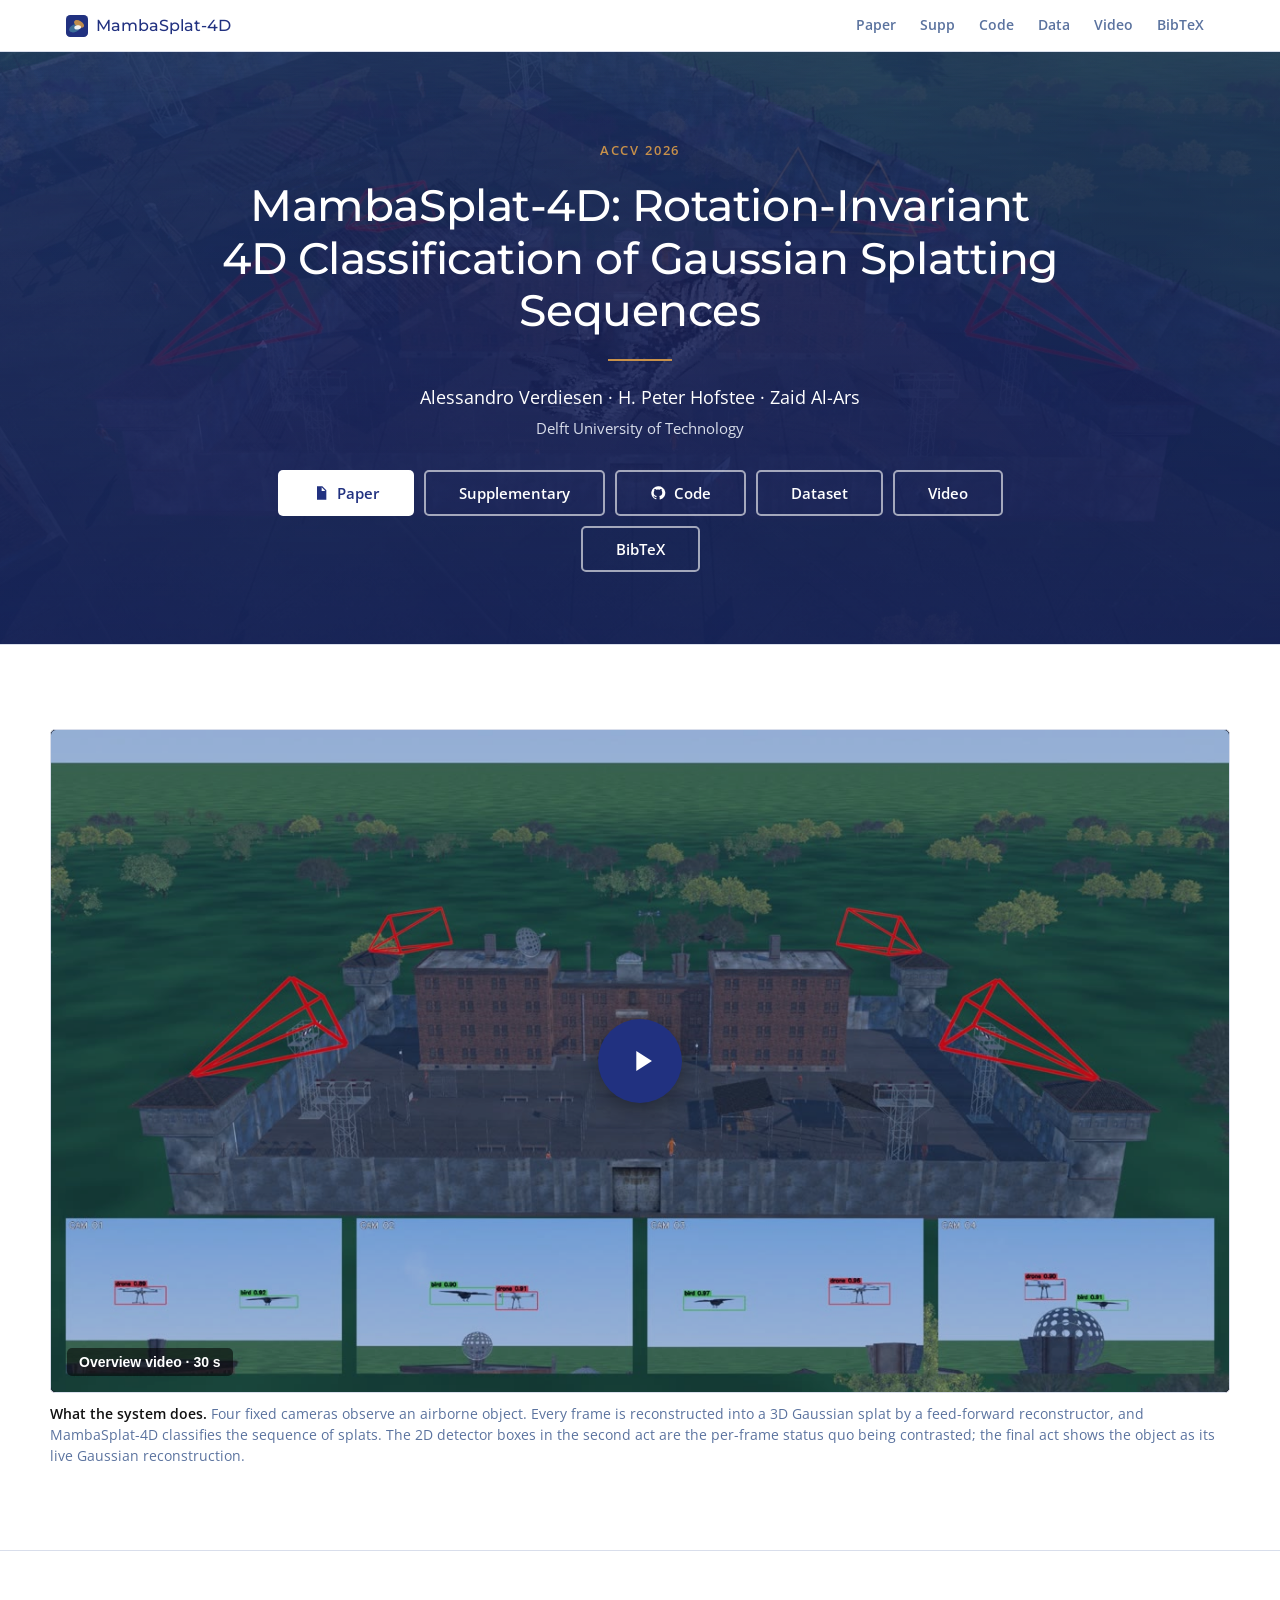
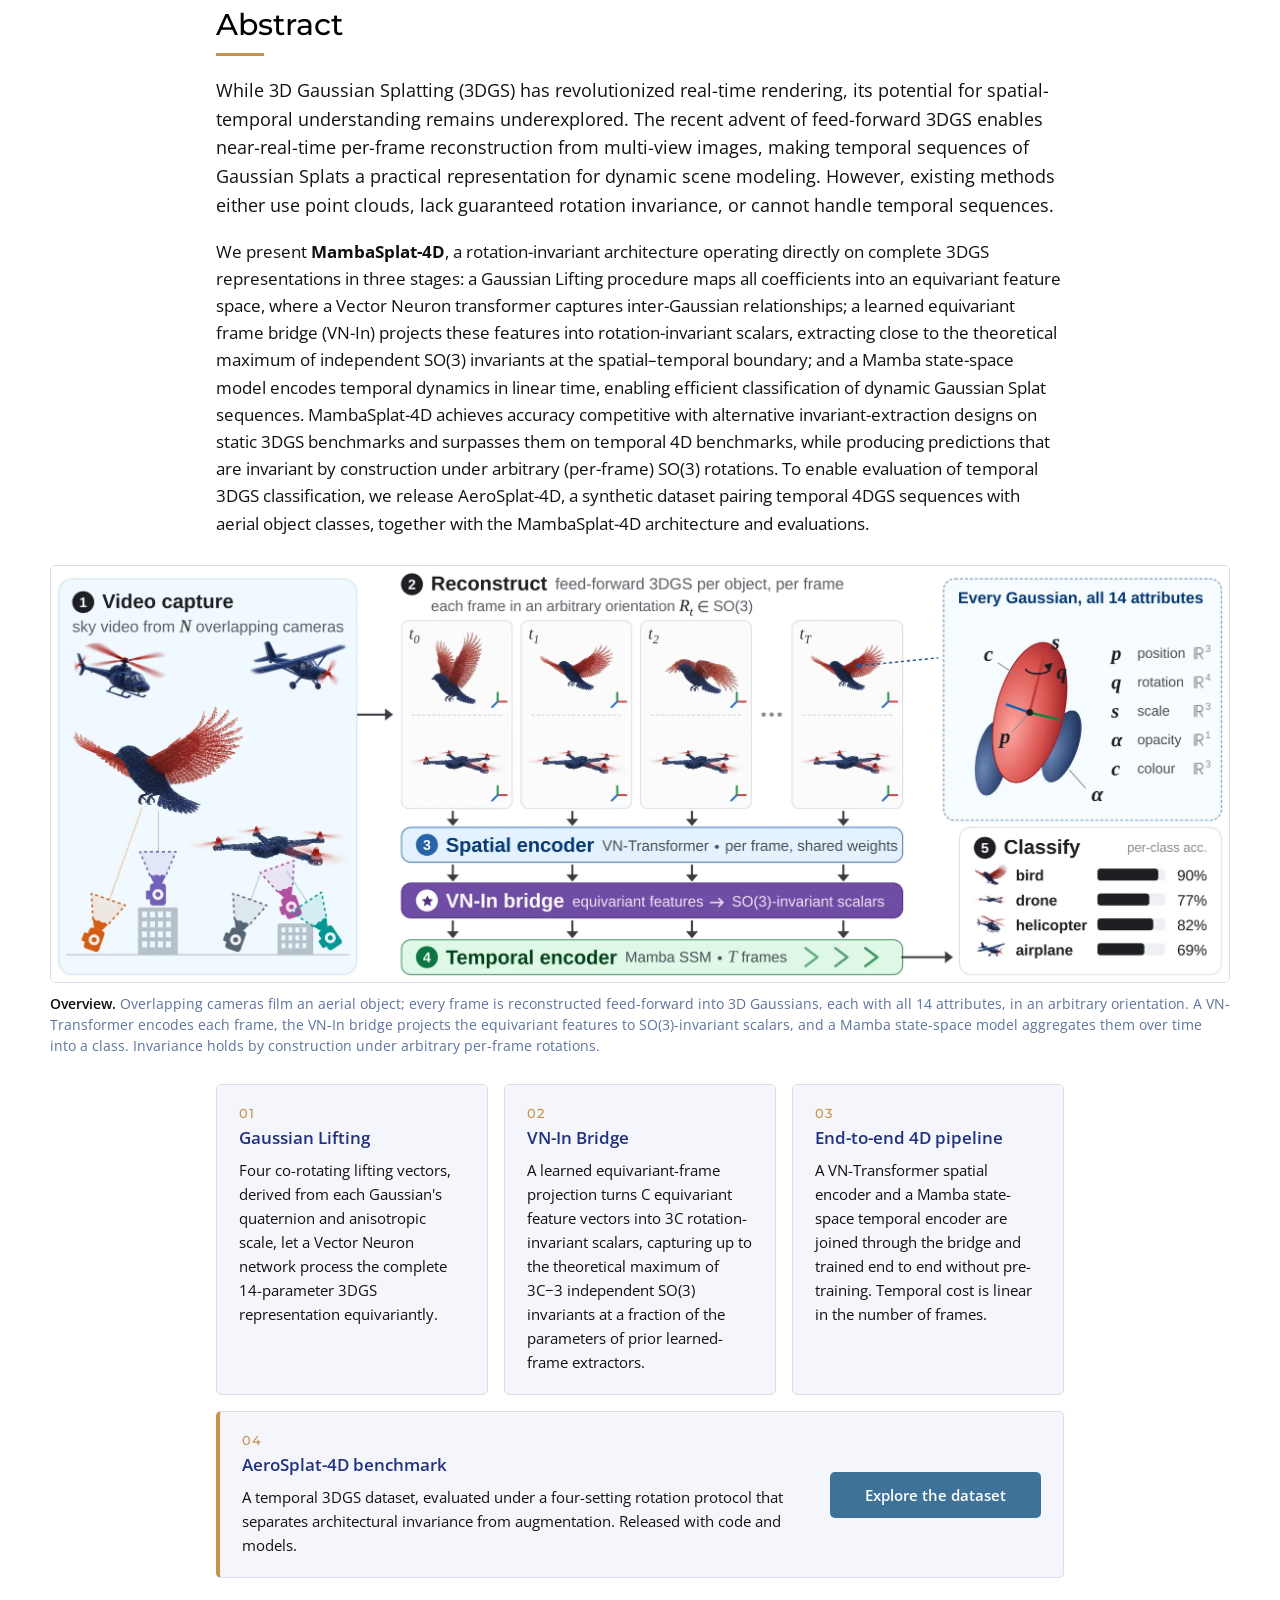
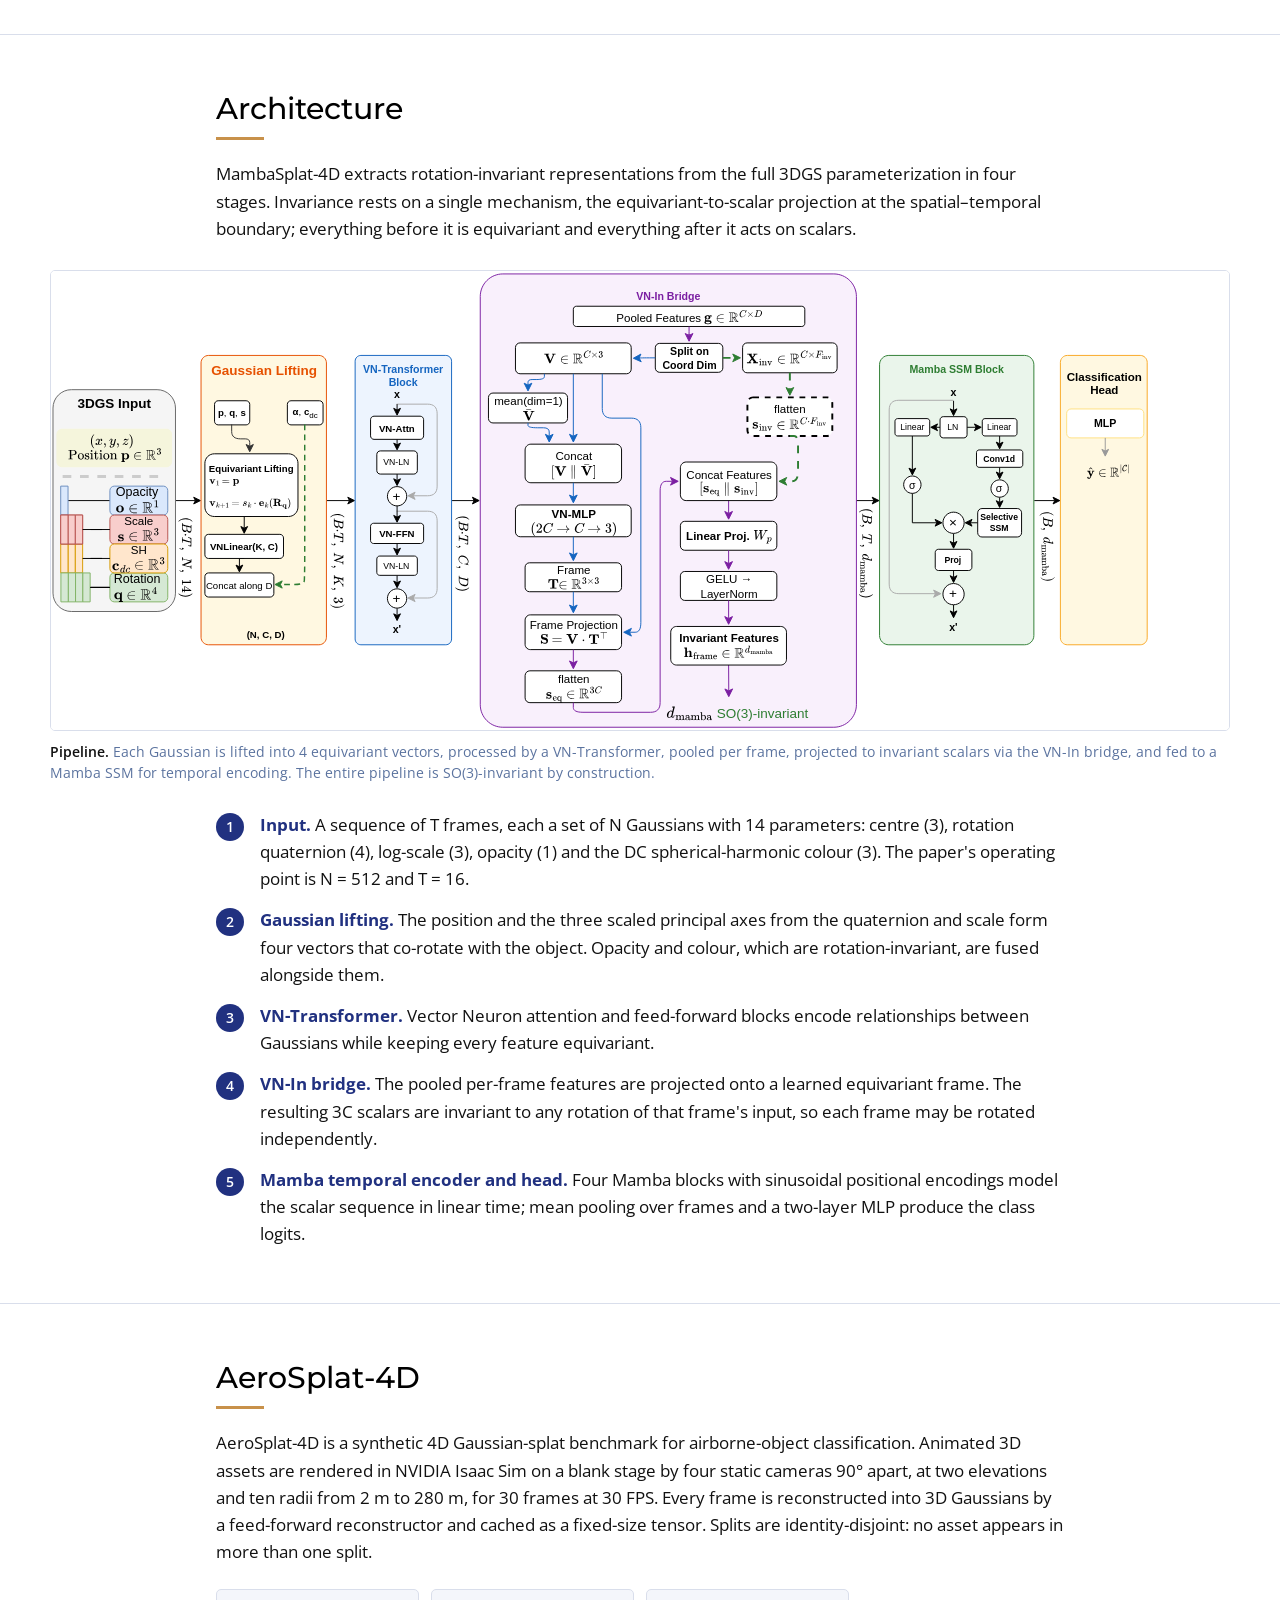
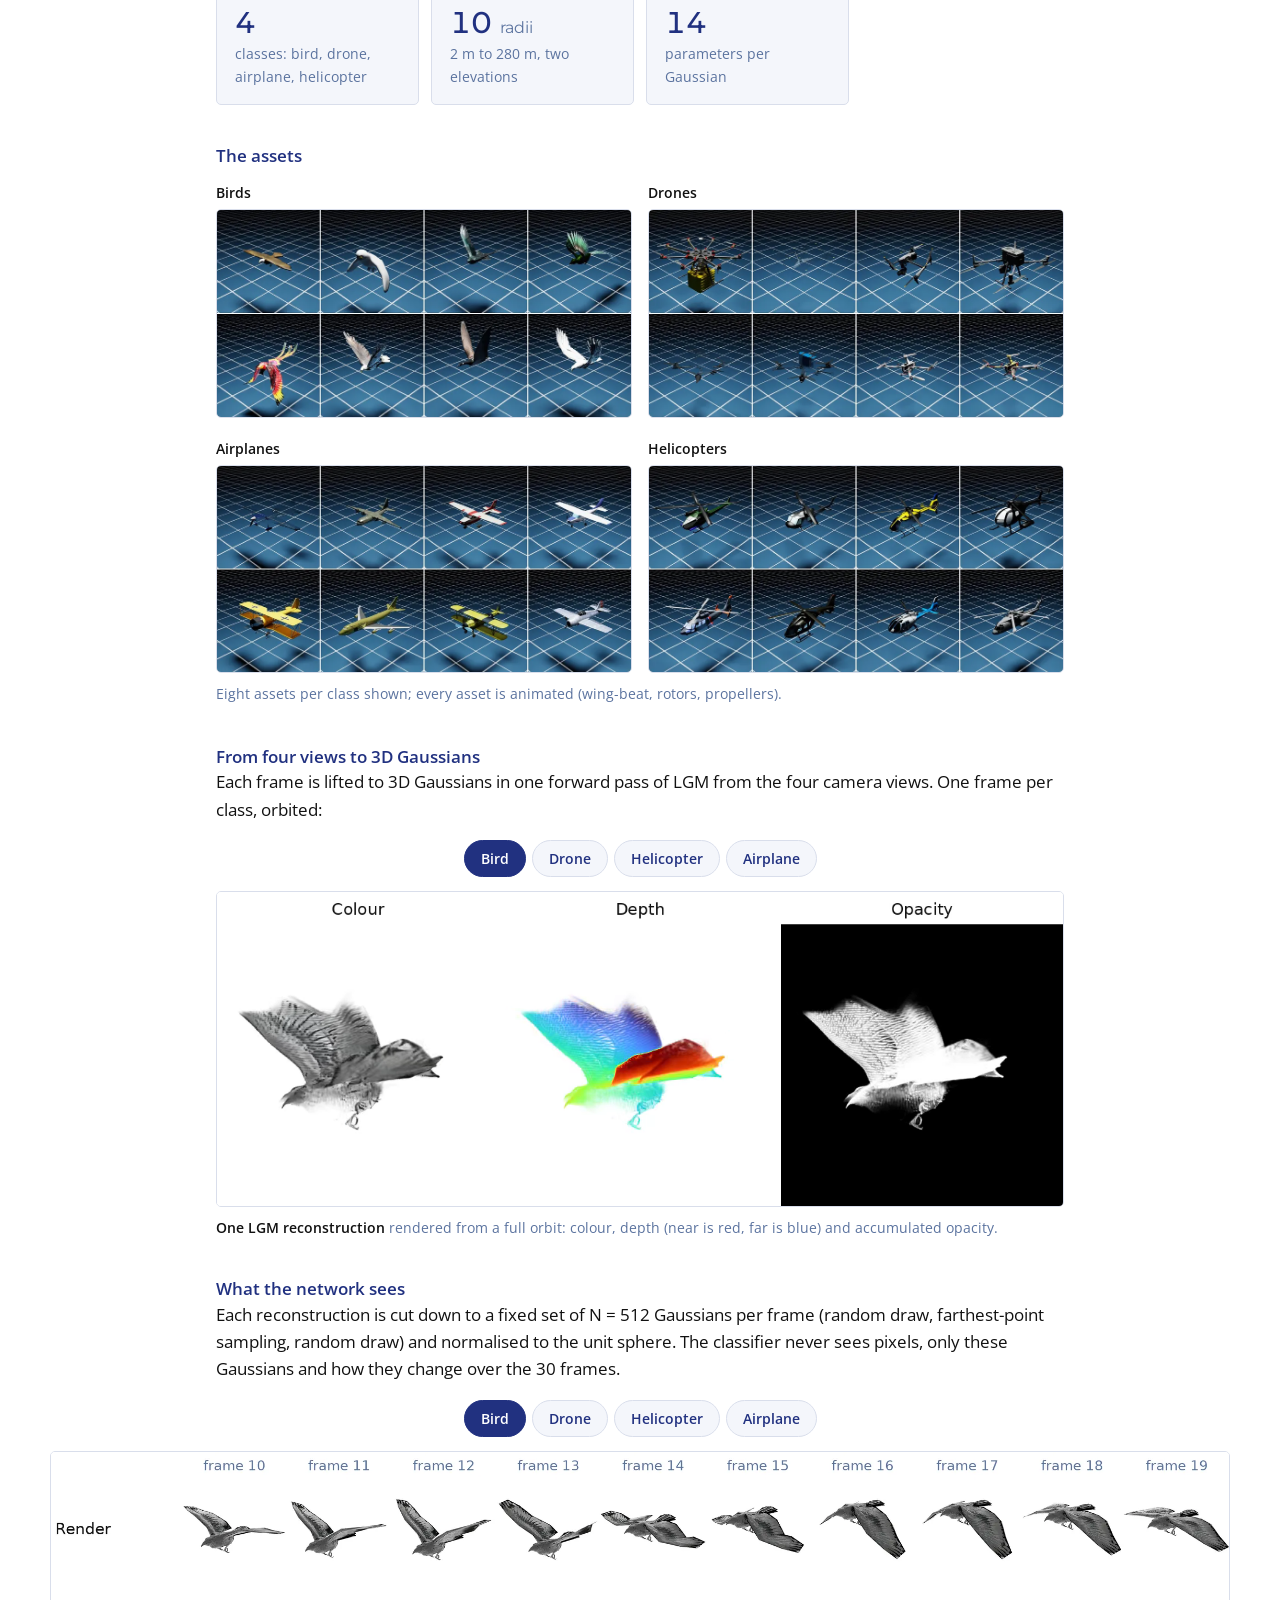
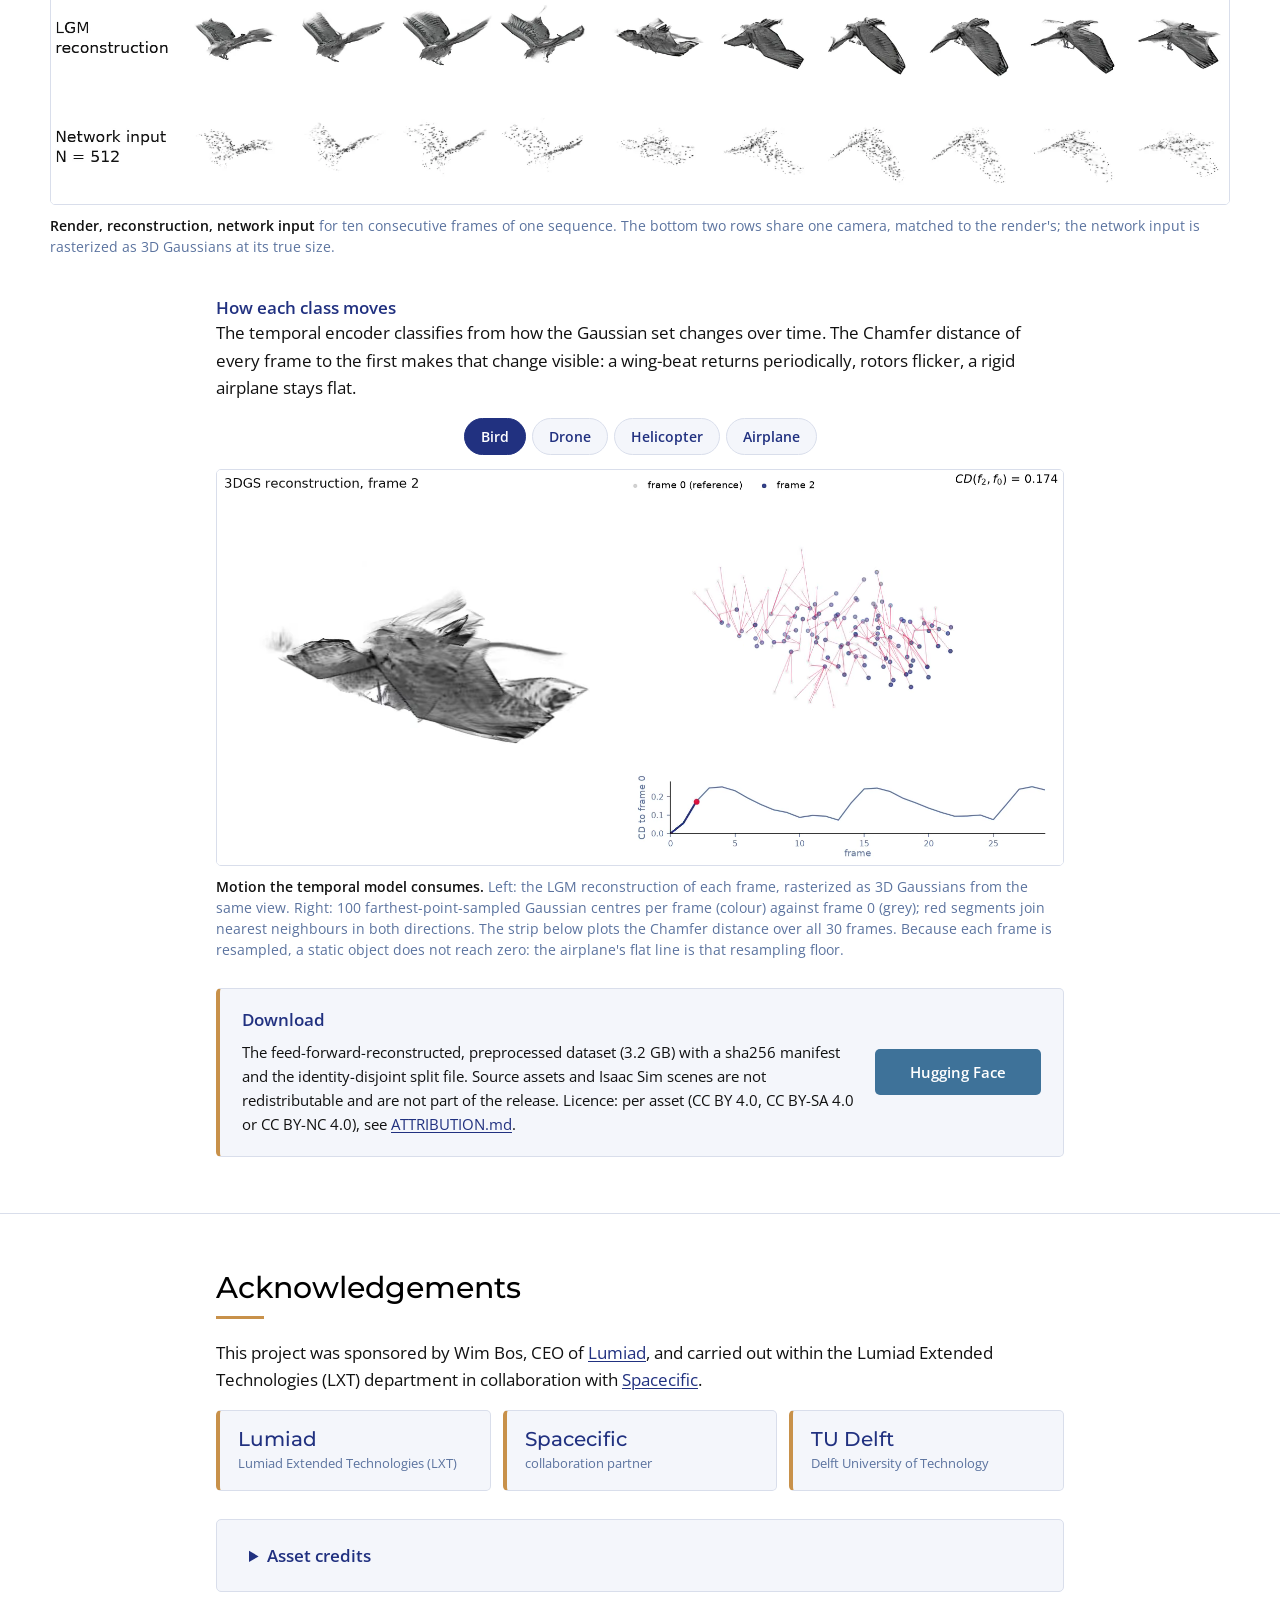
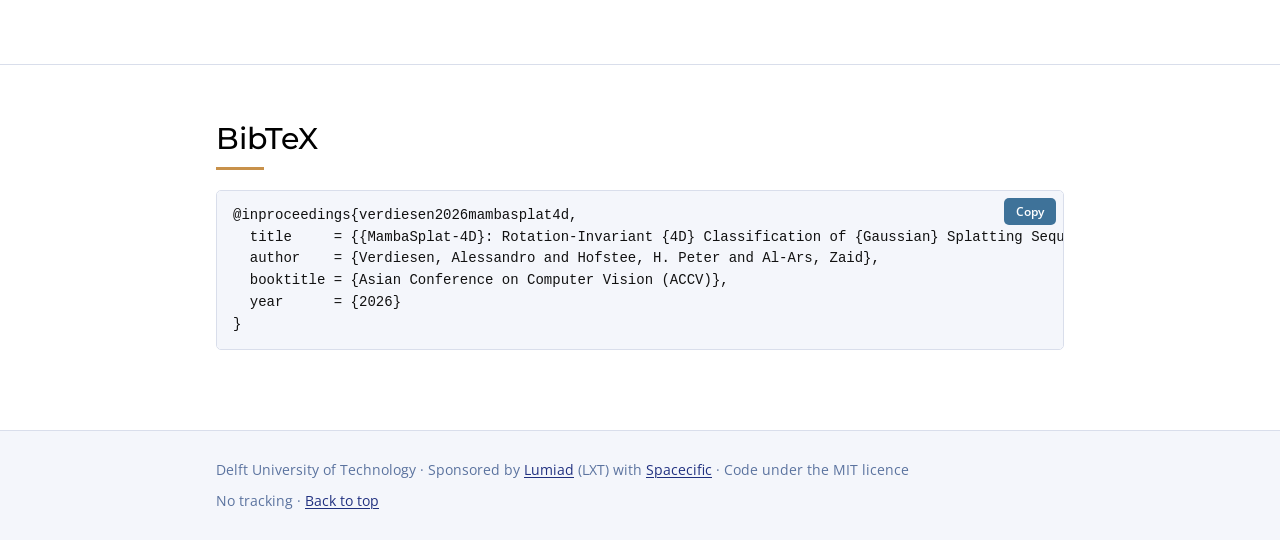
==== commit 4b058f98: "Update teaser, dataset licence and attribution link; deploy on push" ====
--- a/site/index.html
+++ b/site/index.html
@@ -4789,7 +4789,7 @@
     <div class="card card--accent card--wide">
       <div>
         <h3>Download</h3>
-        <p>The feed-forward-reconstructed, preprocessed dataset (3.2 GB) with a sha256 manifest and the identity-disjoint split file. Source assets and Isaac Sim scenes are not redistributable and are not part of the release. Licence: TODO-LINK.</p>
+        <p>The feed-forward-reconstructed, preprocessed dataset (3.2 GB) with a sha256 manifest and the identity-disjoint split file. Source assets and Isaac Sim scenes are not redistributable and are not part of the release. Licence: per asset (CC BY 4.0, CC BY-SA 4.0 or CC BY-NC 4.0), see <a href="https://huggingface.co/datasets/alessandrolumiad/AeroSplat-4D/blob/main/ATTRIBUTION.md">ATTRIBUTION.md</a>.</p>
       </div>
       <a class="btn btn--secondary" href="https://huggingface.co/datasets/alessandrolumiad/AeroSplat-4D">Hugging Face</a>
     </div>
@@ -4808,7 +4808,7 @@
     <details class="credits-box">
       <summary>Asset credits</summary>
       <div>
-        <p>All 3D models were modified: converted to USD, rescaled, re-oriented, given rotor animation where applicable, and rendered in NVIDIA Isaac Sim or Blender. The full list of models in AeroSplat-4D is in <a href="TODO-LINK">ATTRIBUTION.md</a>.</p>
+        <p>All 3D models were modified: converted to USD, rescaled, re-oriented, given rotor animation where applicable, and rendered in NVIDIA Isaac Sim or Blender. The full list of models in AeroSplat-4D is in <a href="https://huggingface.co/datasets/alessandrolumiad/AeroSplat-4D/blob/main/ATTRIBUTION.md">ATTRIBUTION.md</a>.</p>
 
         <h4>Demo video and header</h4>
         <ul class="credits">
@@ -4887,7 +4887,7 @@
 <footer>
   <div class="wrap">
     <span>Delft University of Technology &middot; Sponsored by <a href="https://www.lumiad.com/">Lumiad</a> (LXT) with <a href="https://www.spacecific.com/">Spacecific</a> &middot; Code under the MIT licence</span>
-    <span>Hand-written page, no tracking &middot; <a href="#top">Back to top</a></span>
+    <span>No tracking &middot; <a href="#top">Back to top</a></span>
   </div>
 </footer>
 
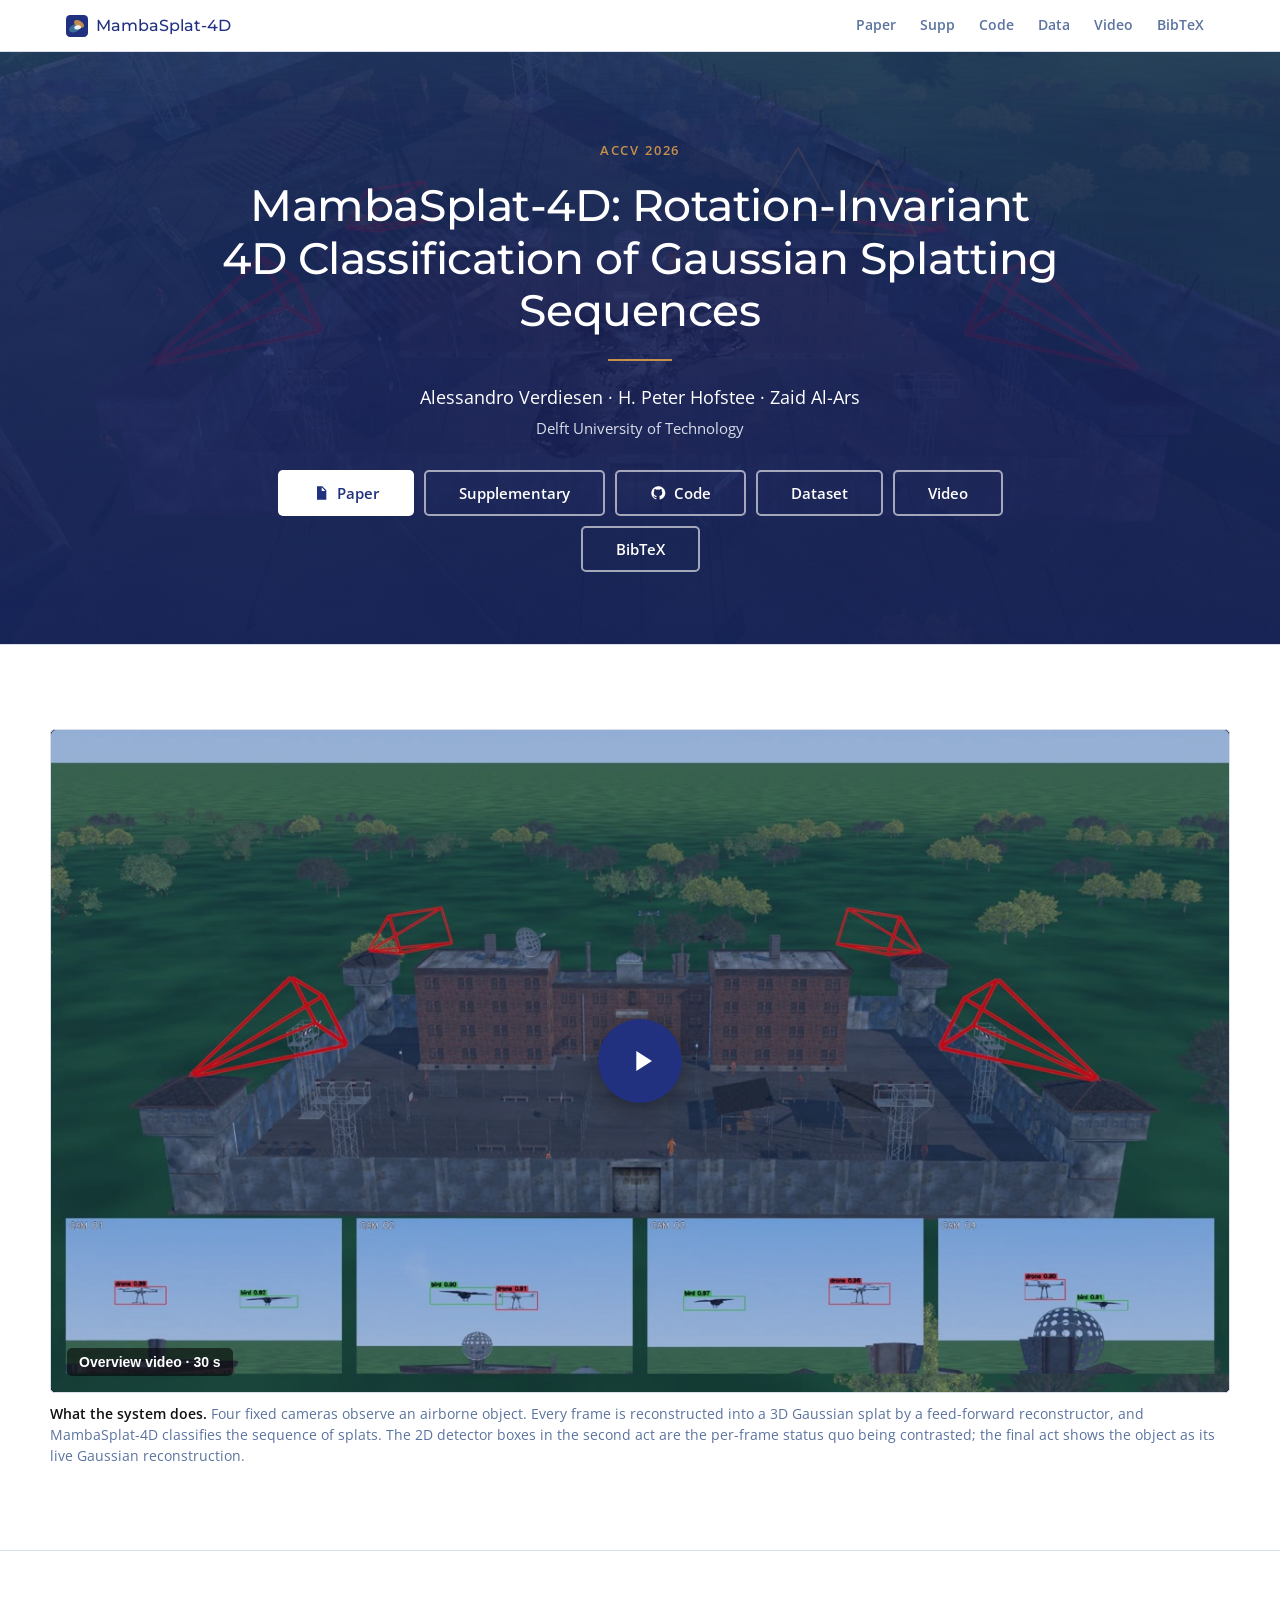
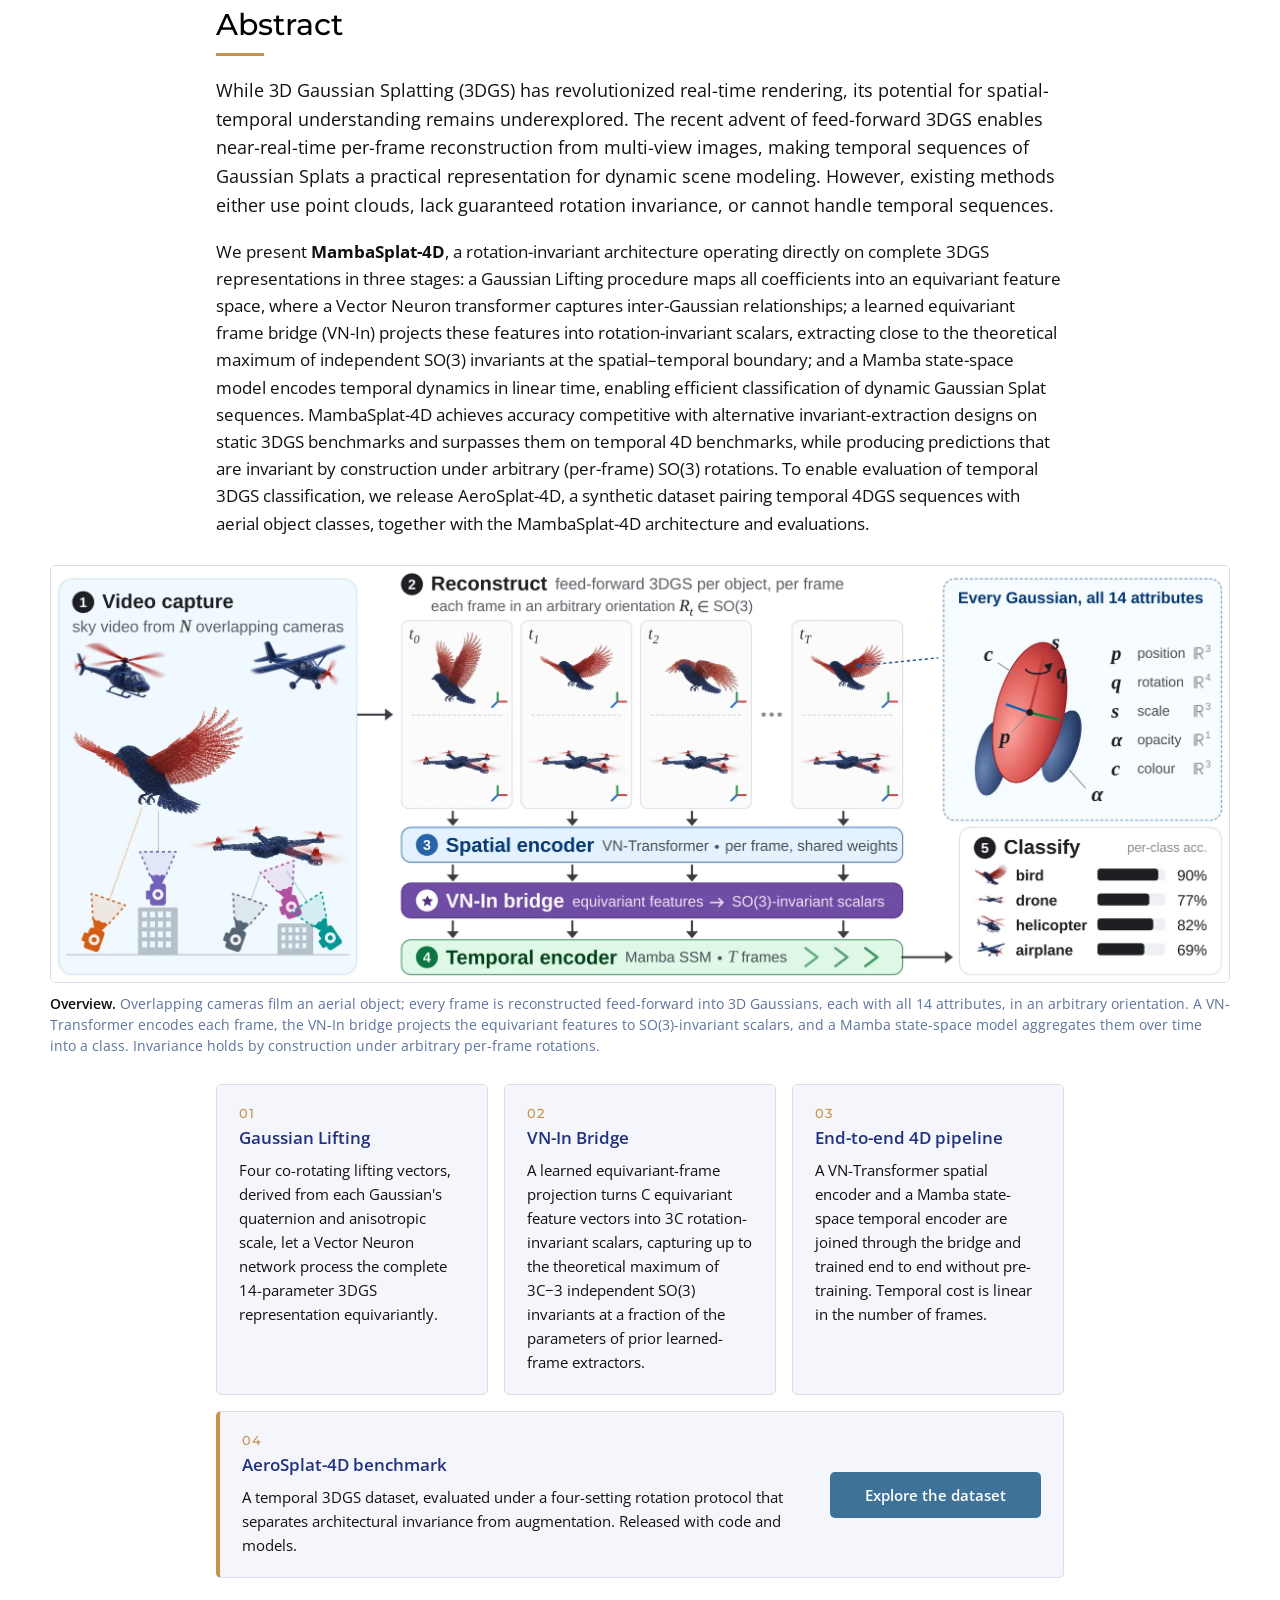
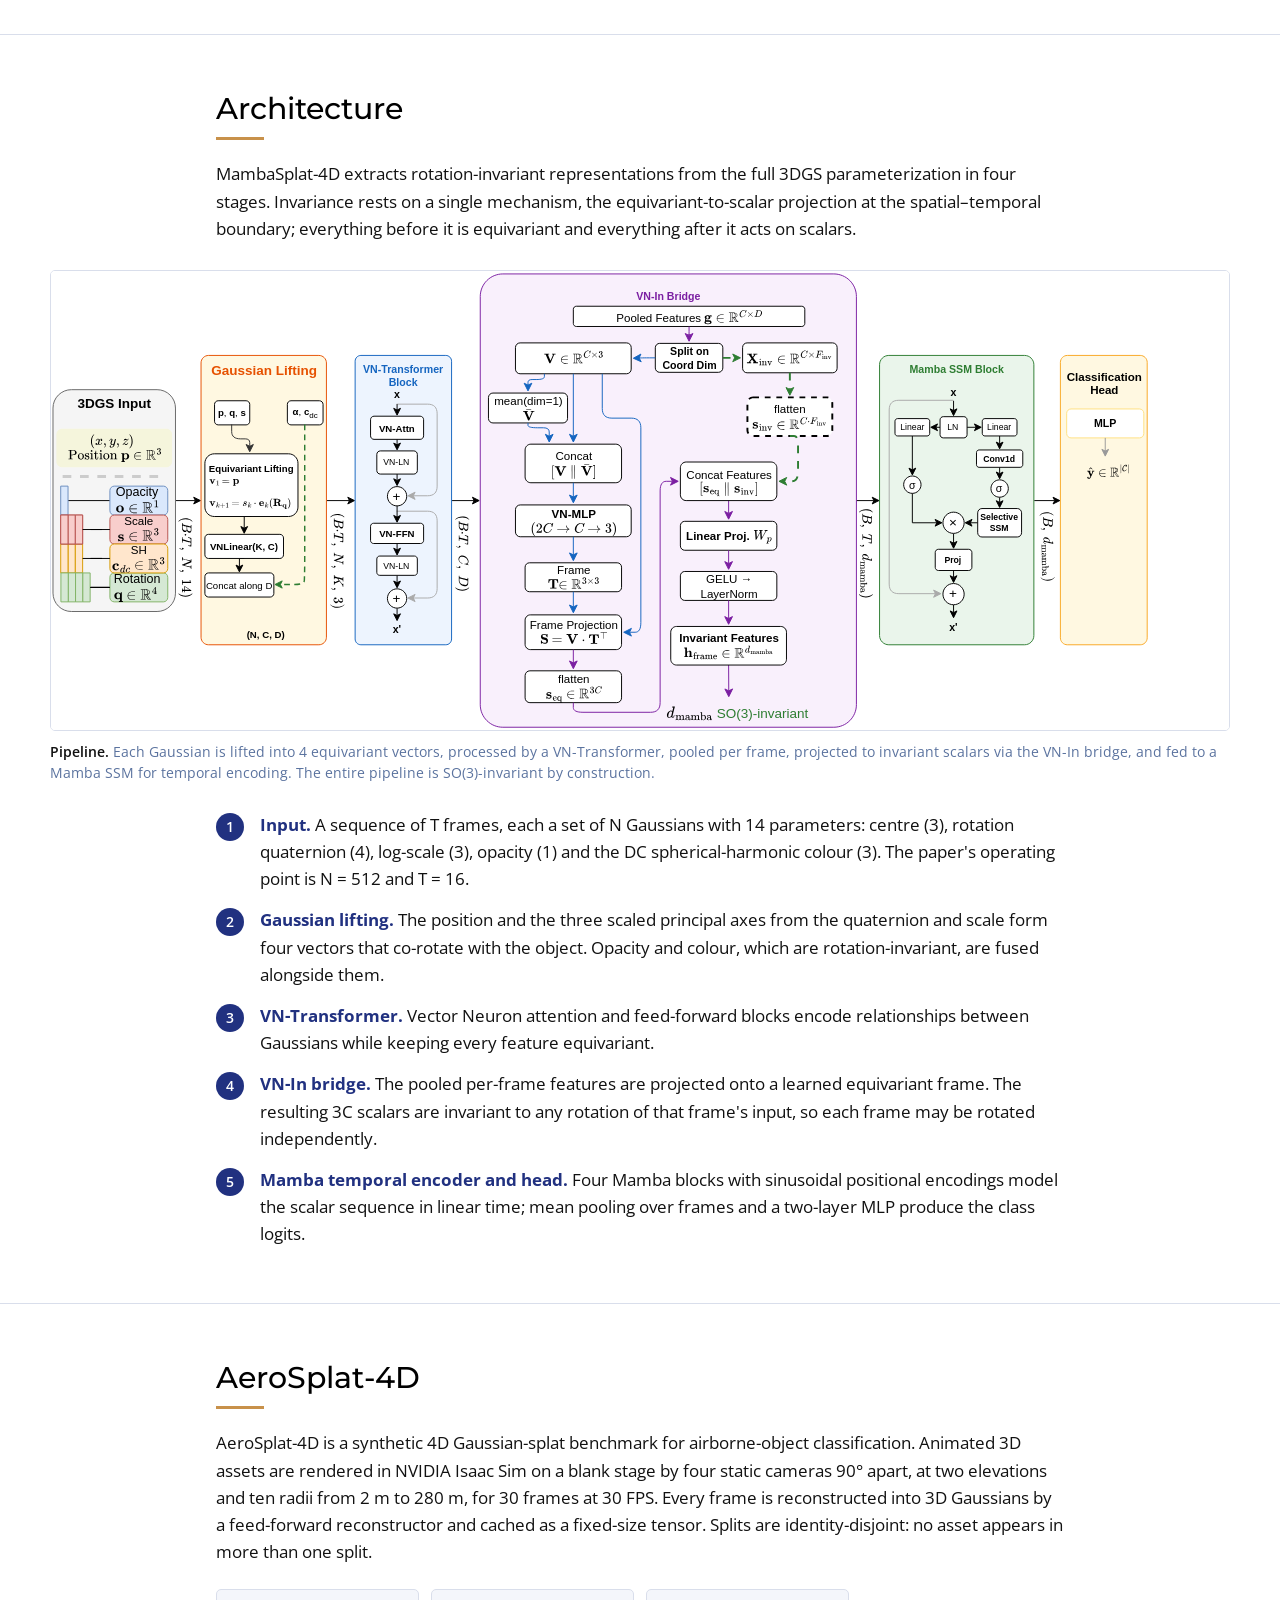
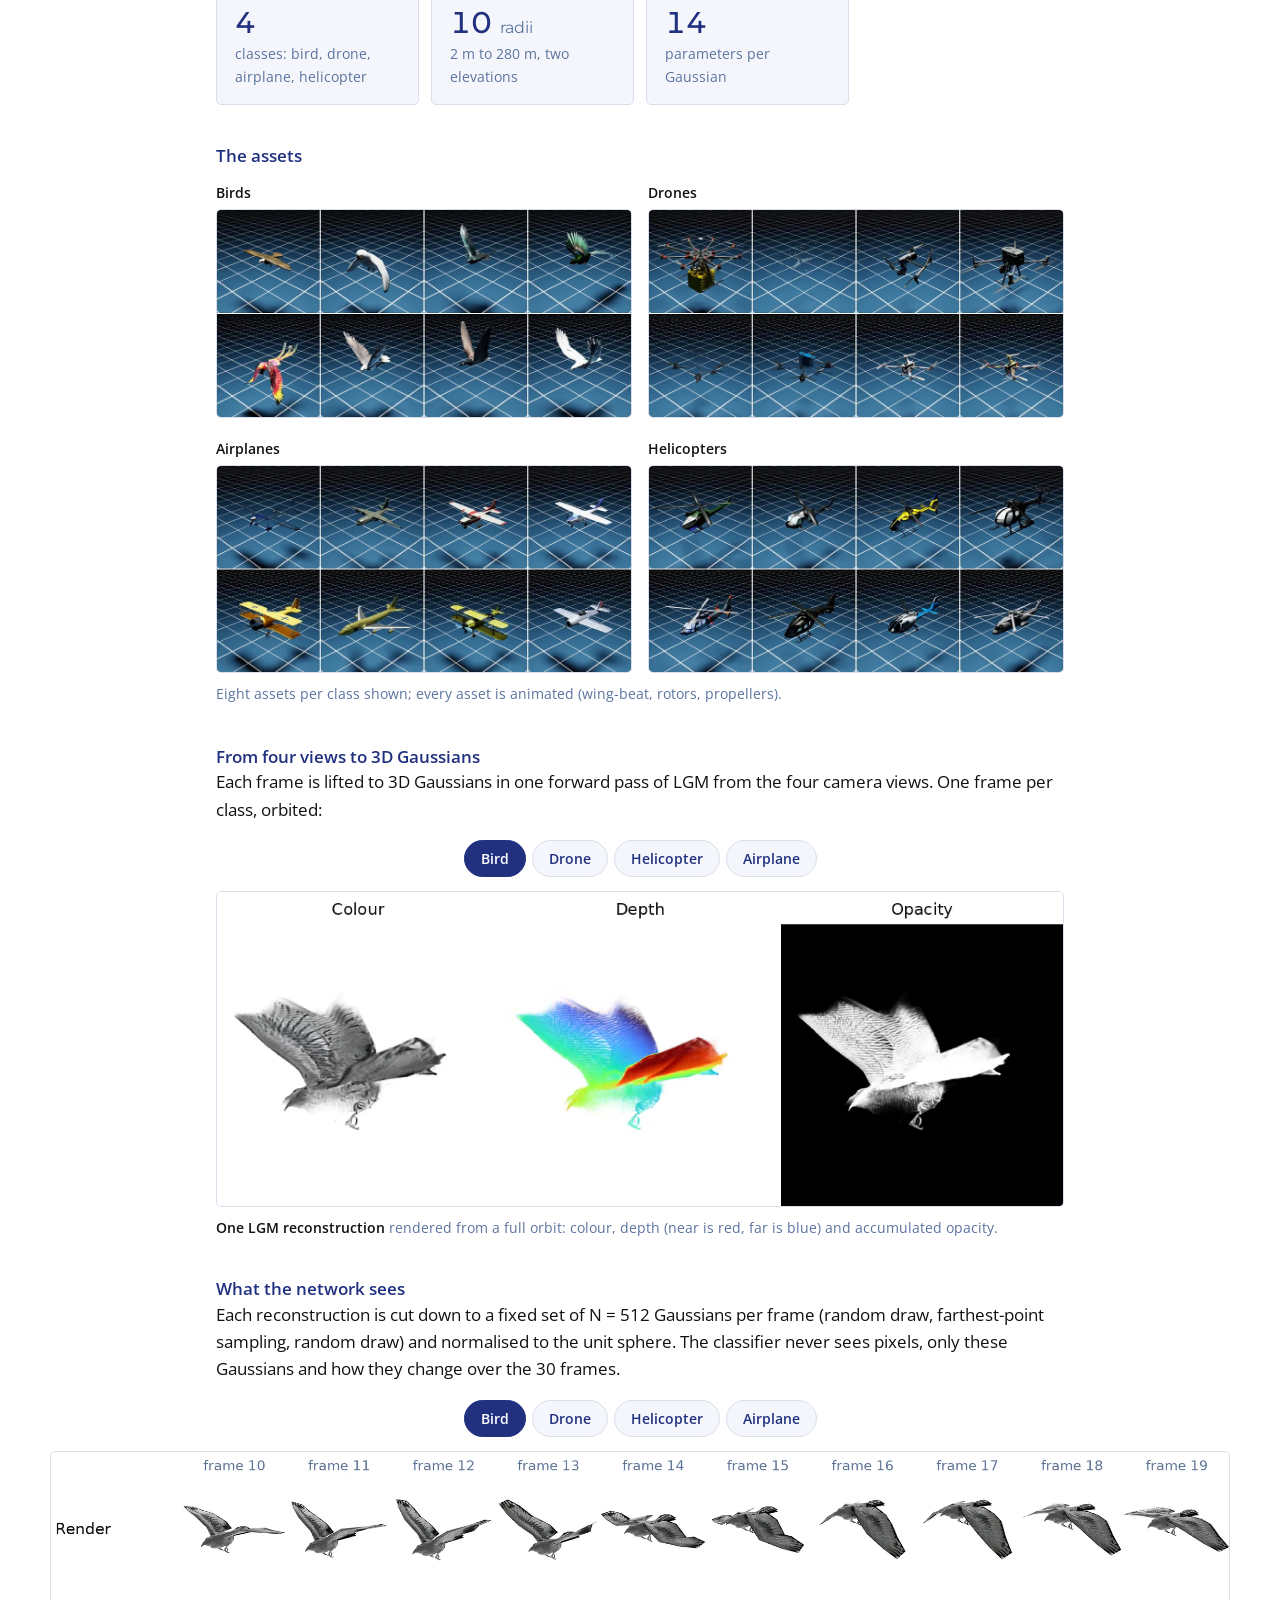
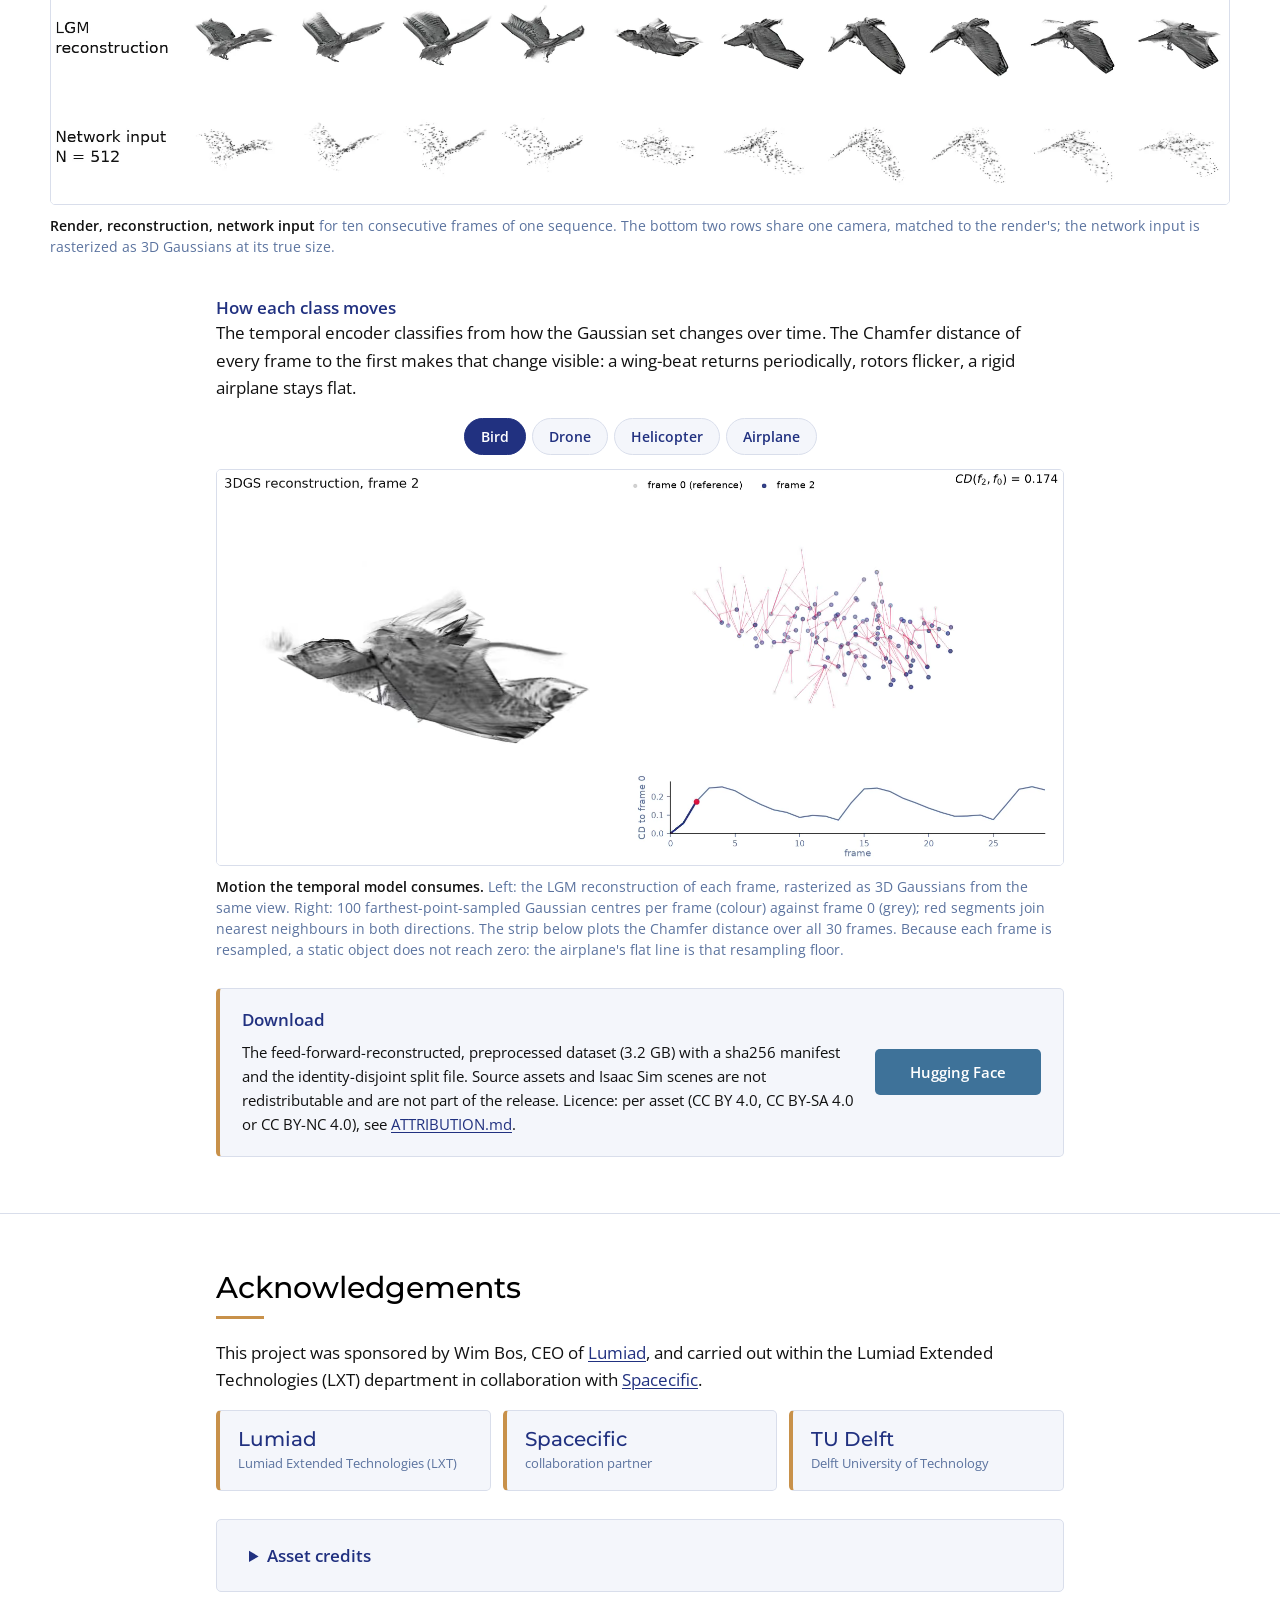
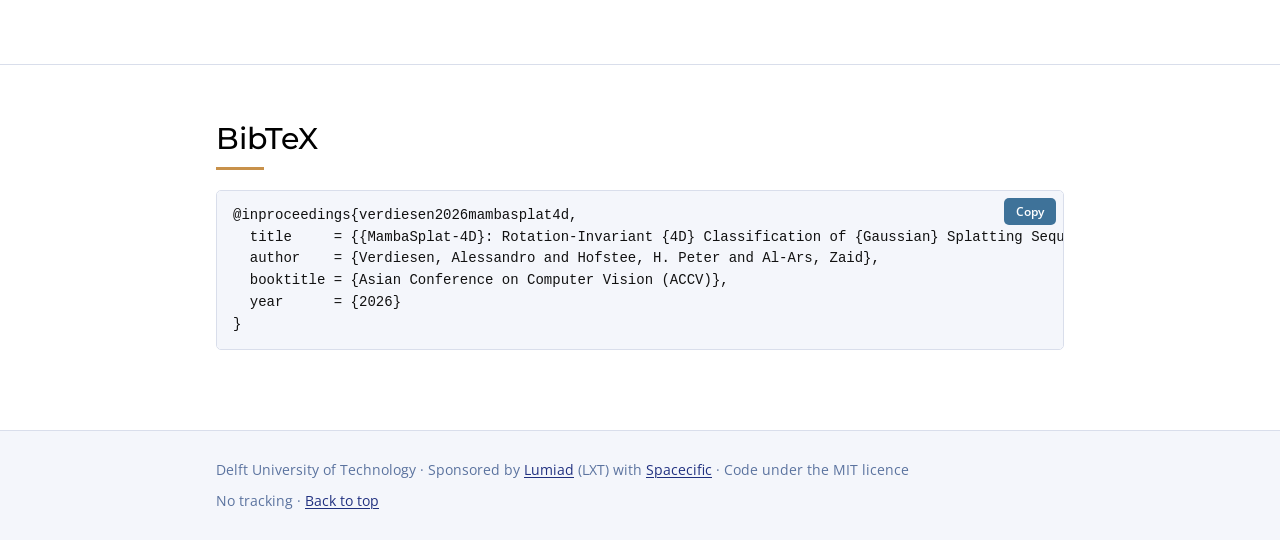
==== commit 598ac7ef: "Host promo video on the page instead of YouTube" ====
--- a/site/index.html
+++ b/site/index.html
@@ -65,7 +65,7 @@
 <section id="video">
   <div class="breakout">
     <figure>
-      <div class="video-frame" id="promo" data-youtube="TODO-LINK" data-fallback="../figures/promo_final_v4.mp4">
+      <div class="video-frame" id="promo" data-youtube="" data-fallback="static/media/promo.mp4">
         <img src="static/media/promo_poster.jpg" alt="Four fixed tower cameras observe a bird and a drone over a yard; the four camera views are shown as insets" width="1280" height="720" loading="lazy">
         <button class="play" type="button" aria-label="Play the overview video">
           <span class="play__disc"><svg viewBox="0 0 24 24" aria-hidden="true"><path d="M8 5v14l11-7z"/></svg></span>
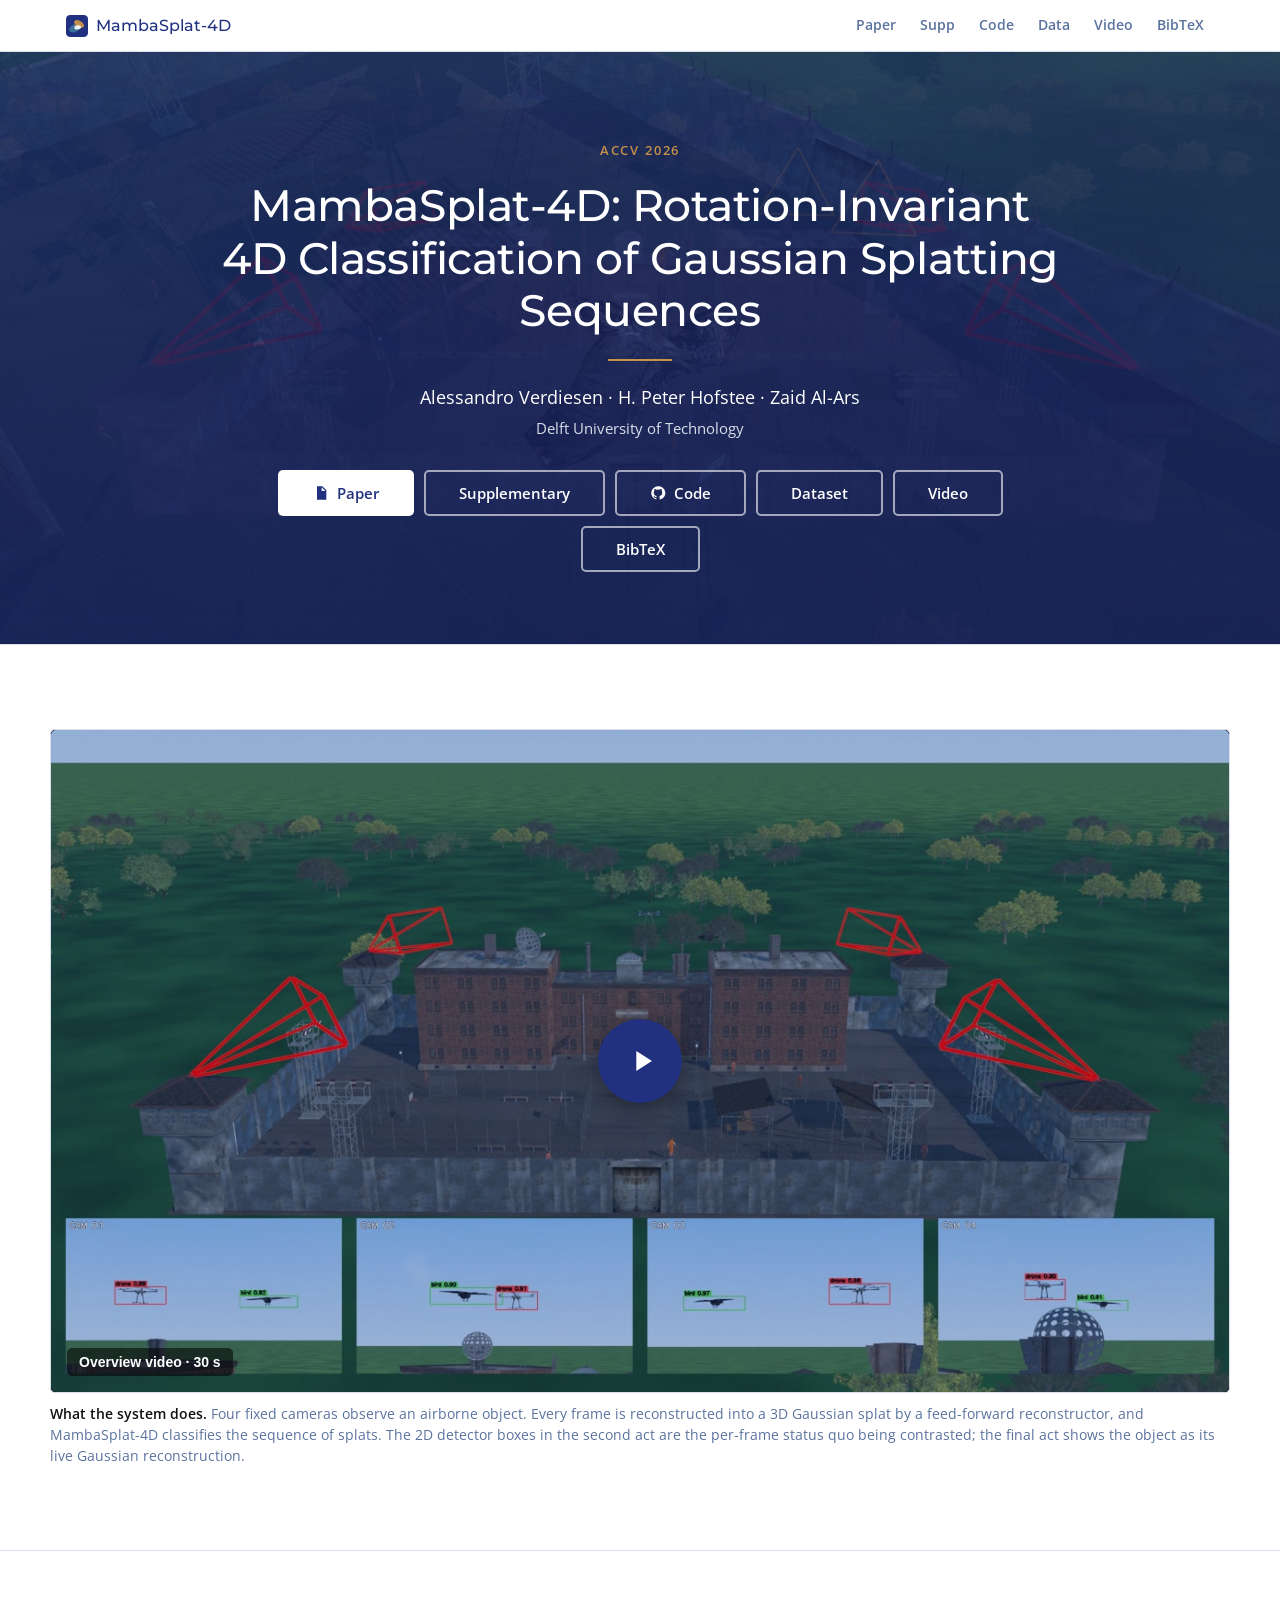
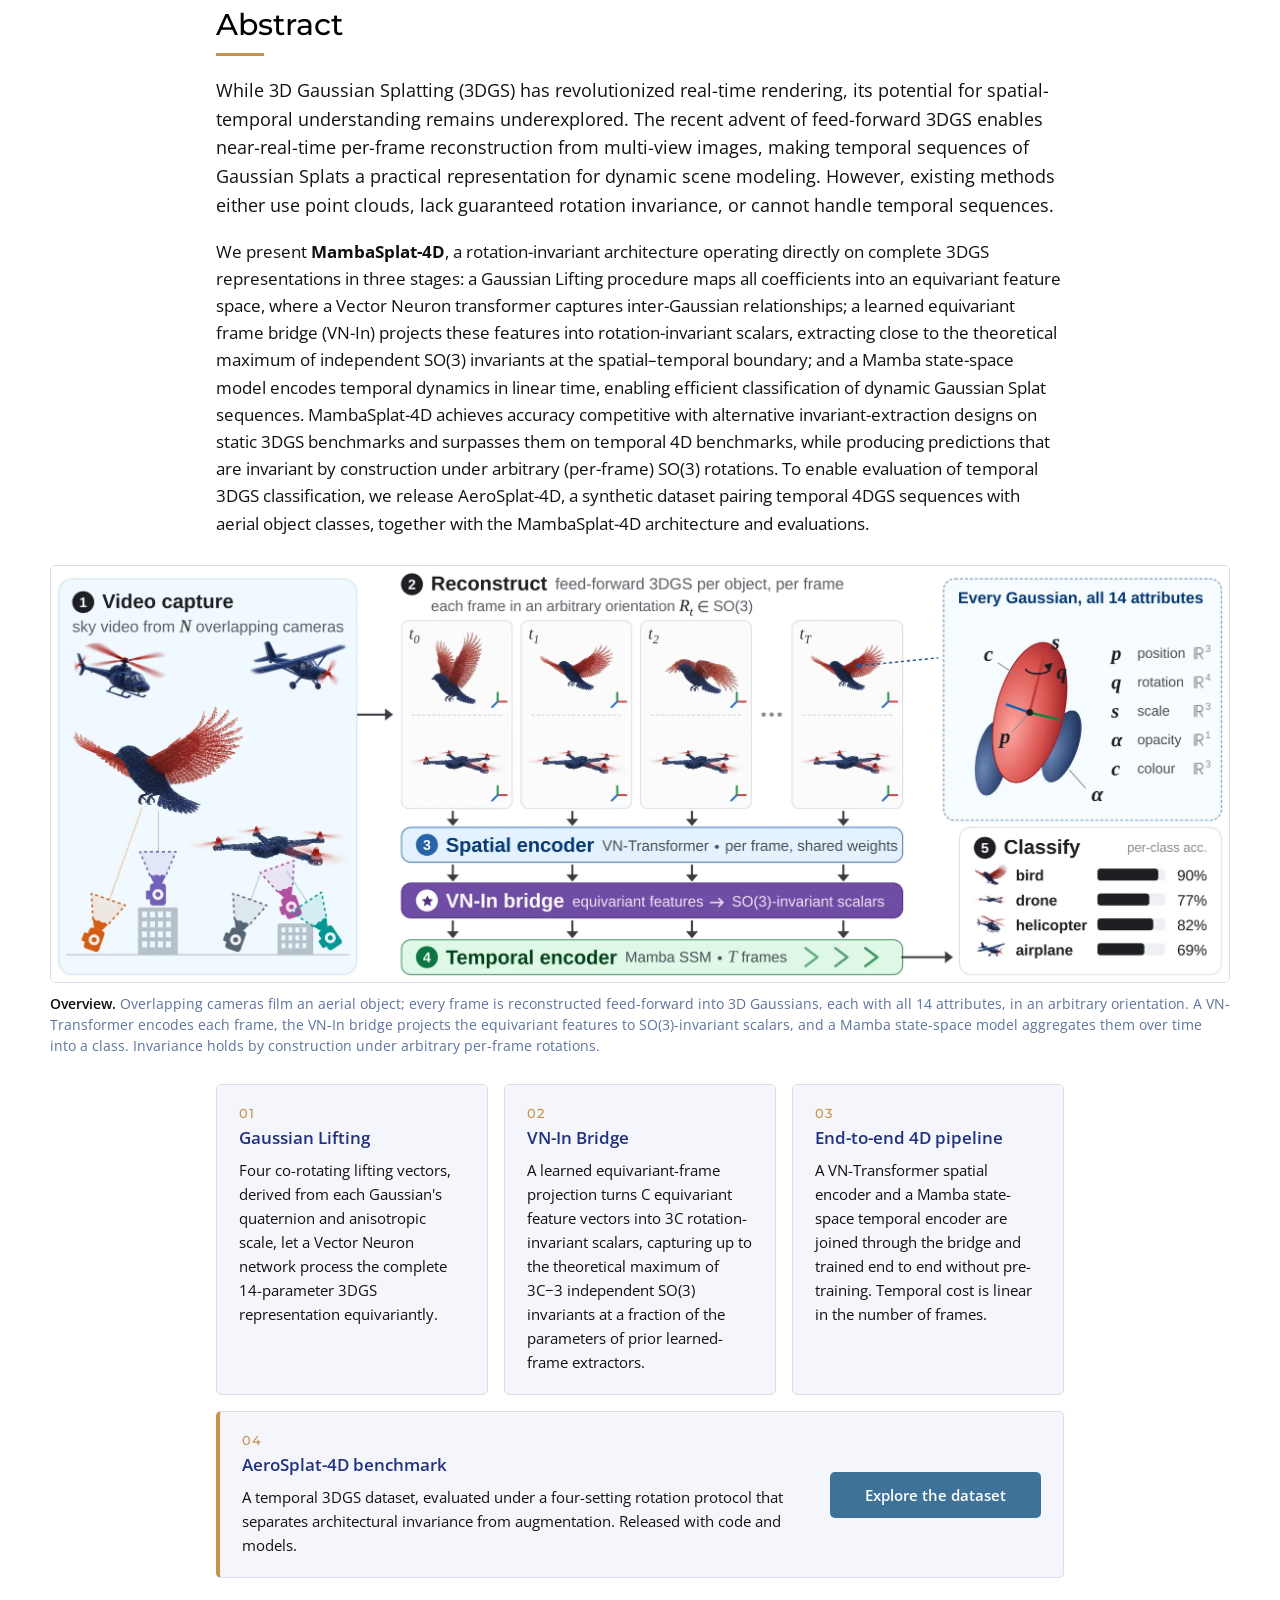
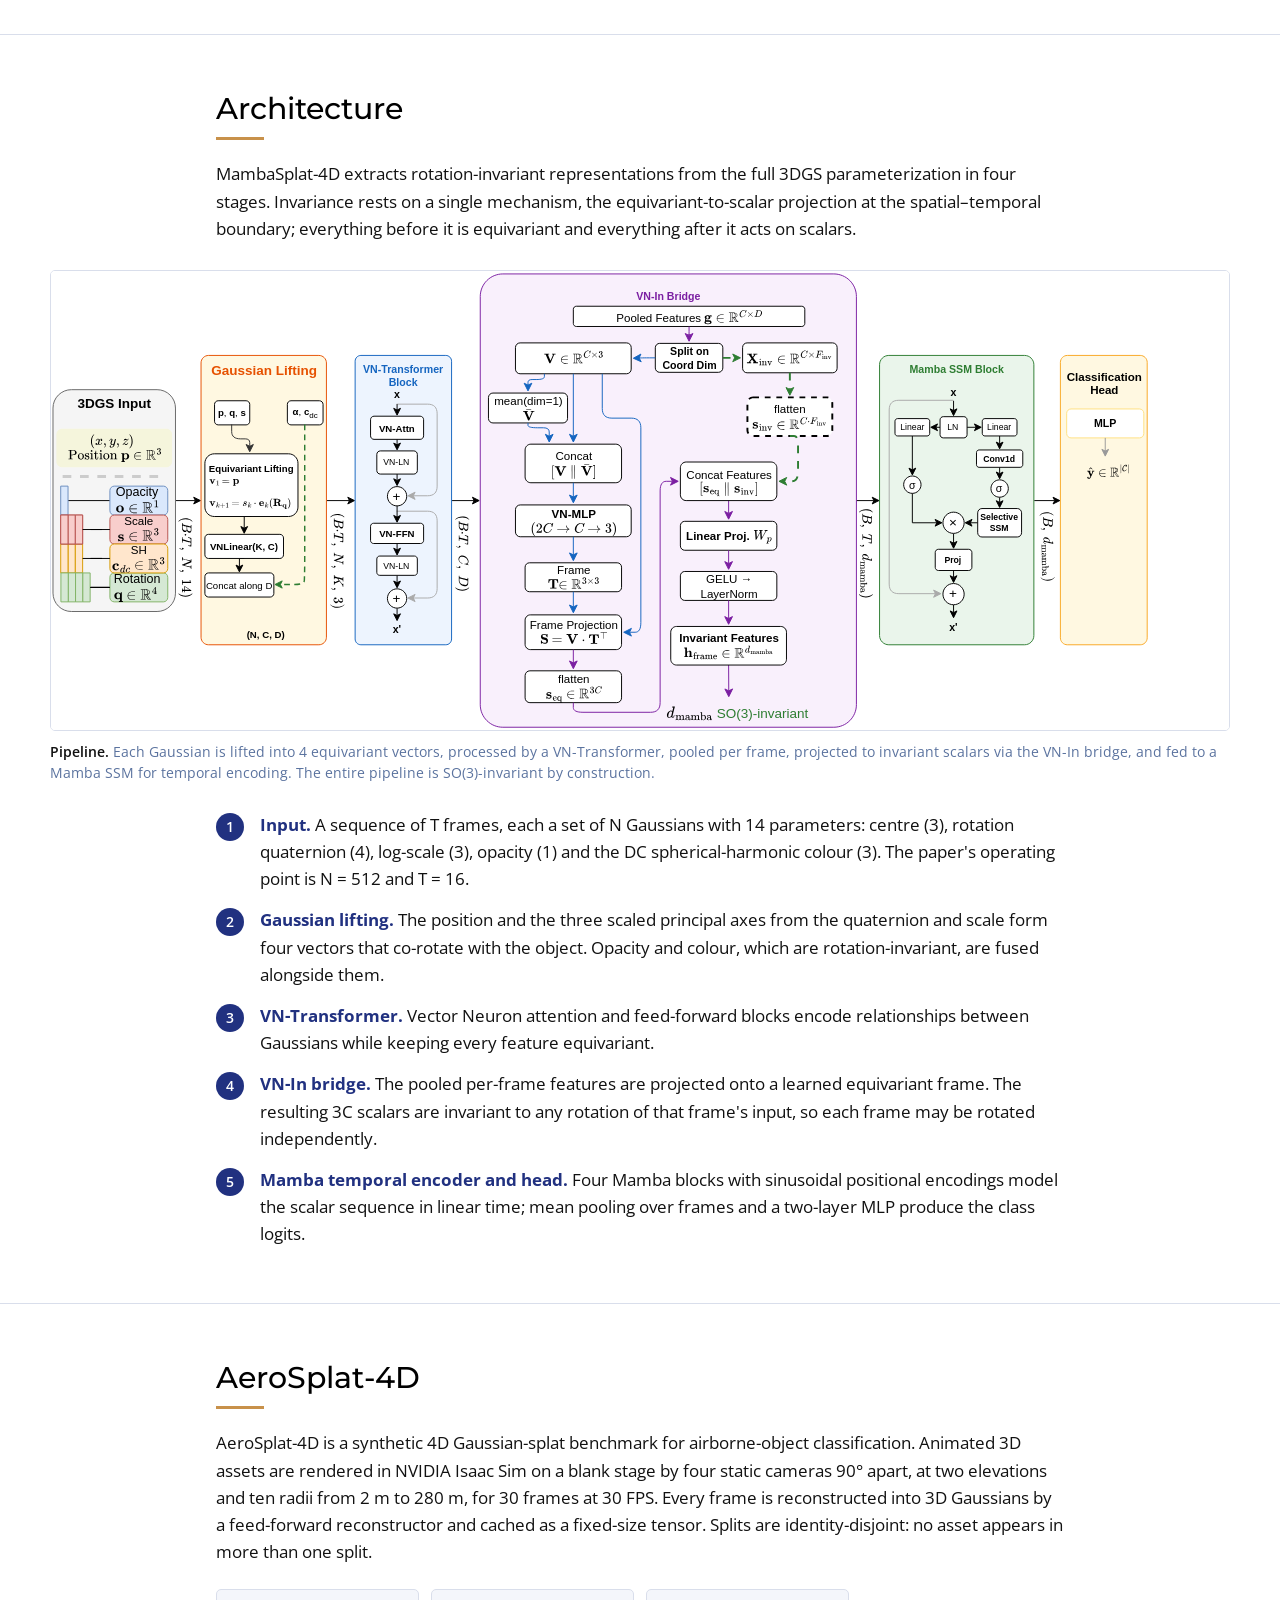
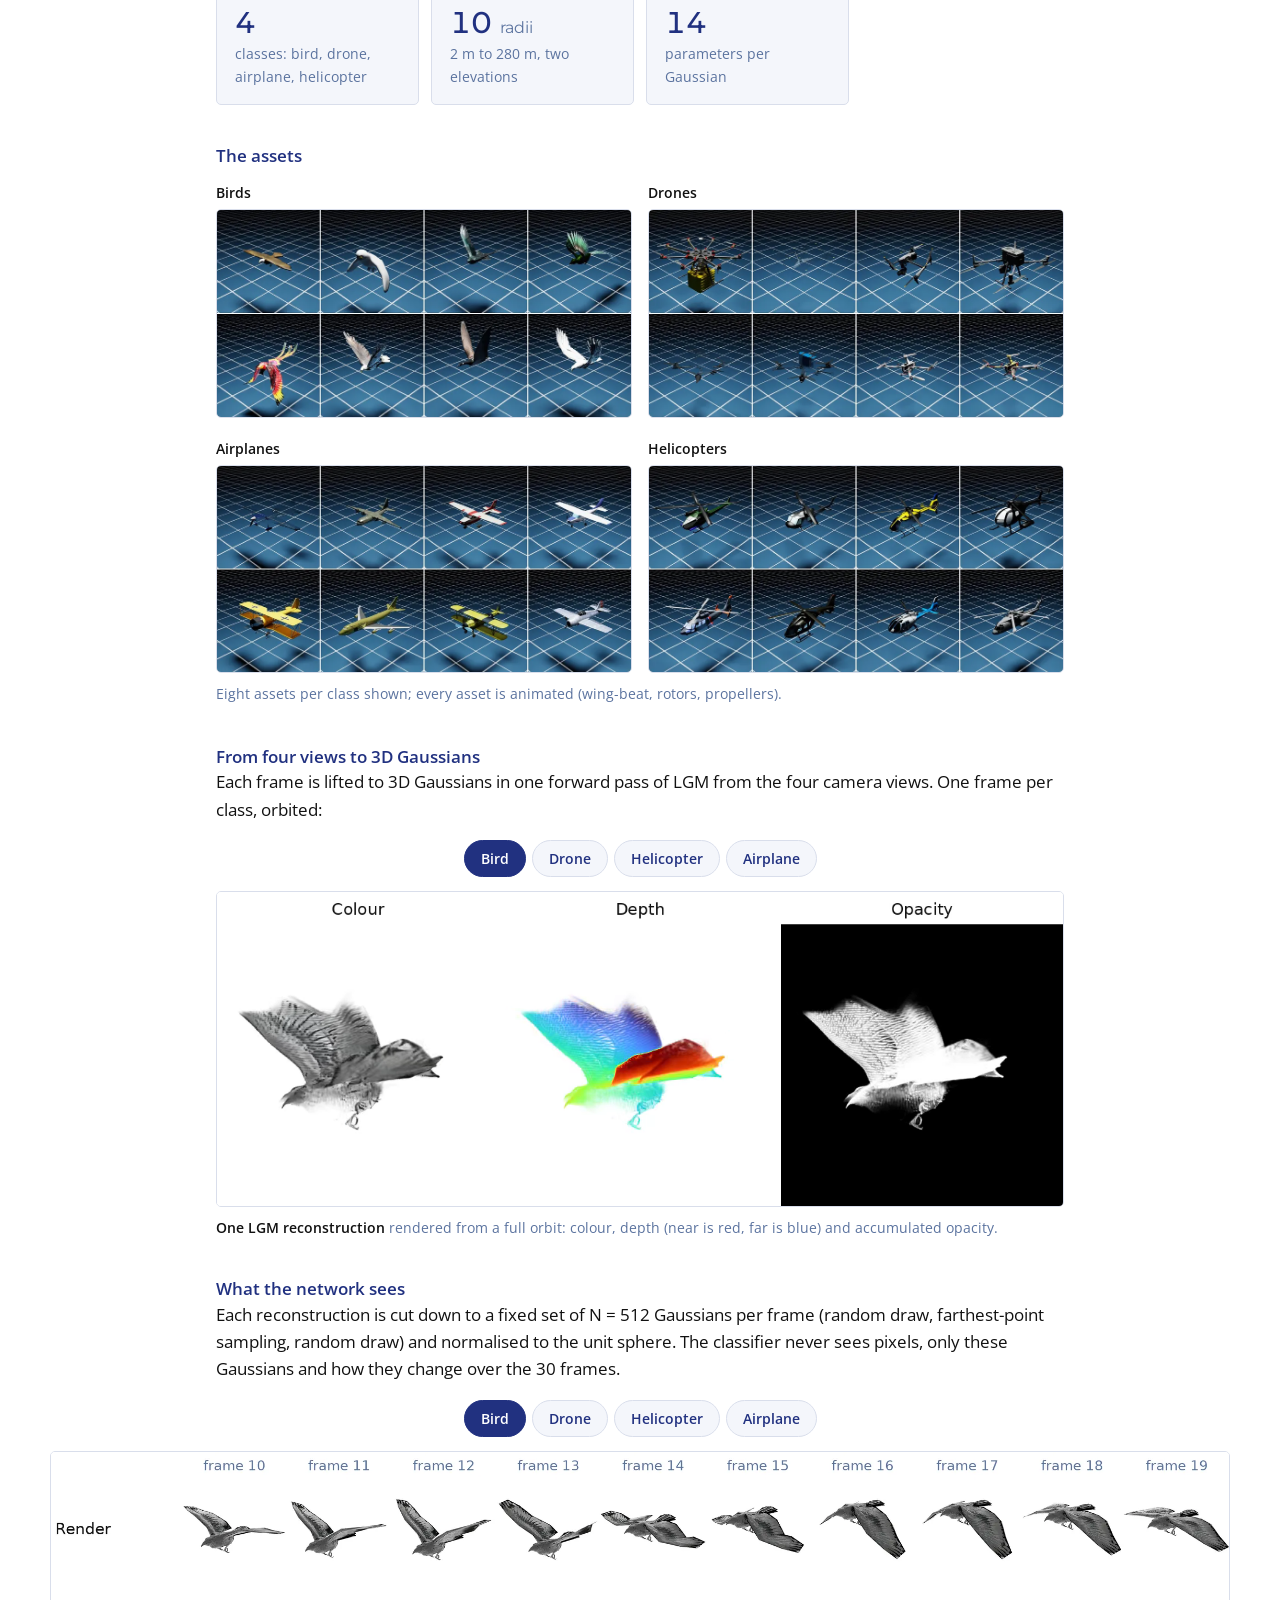
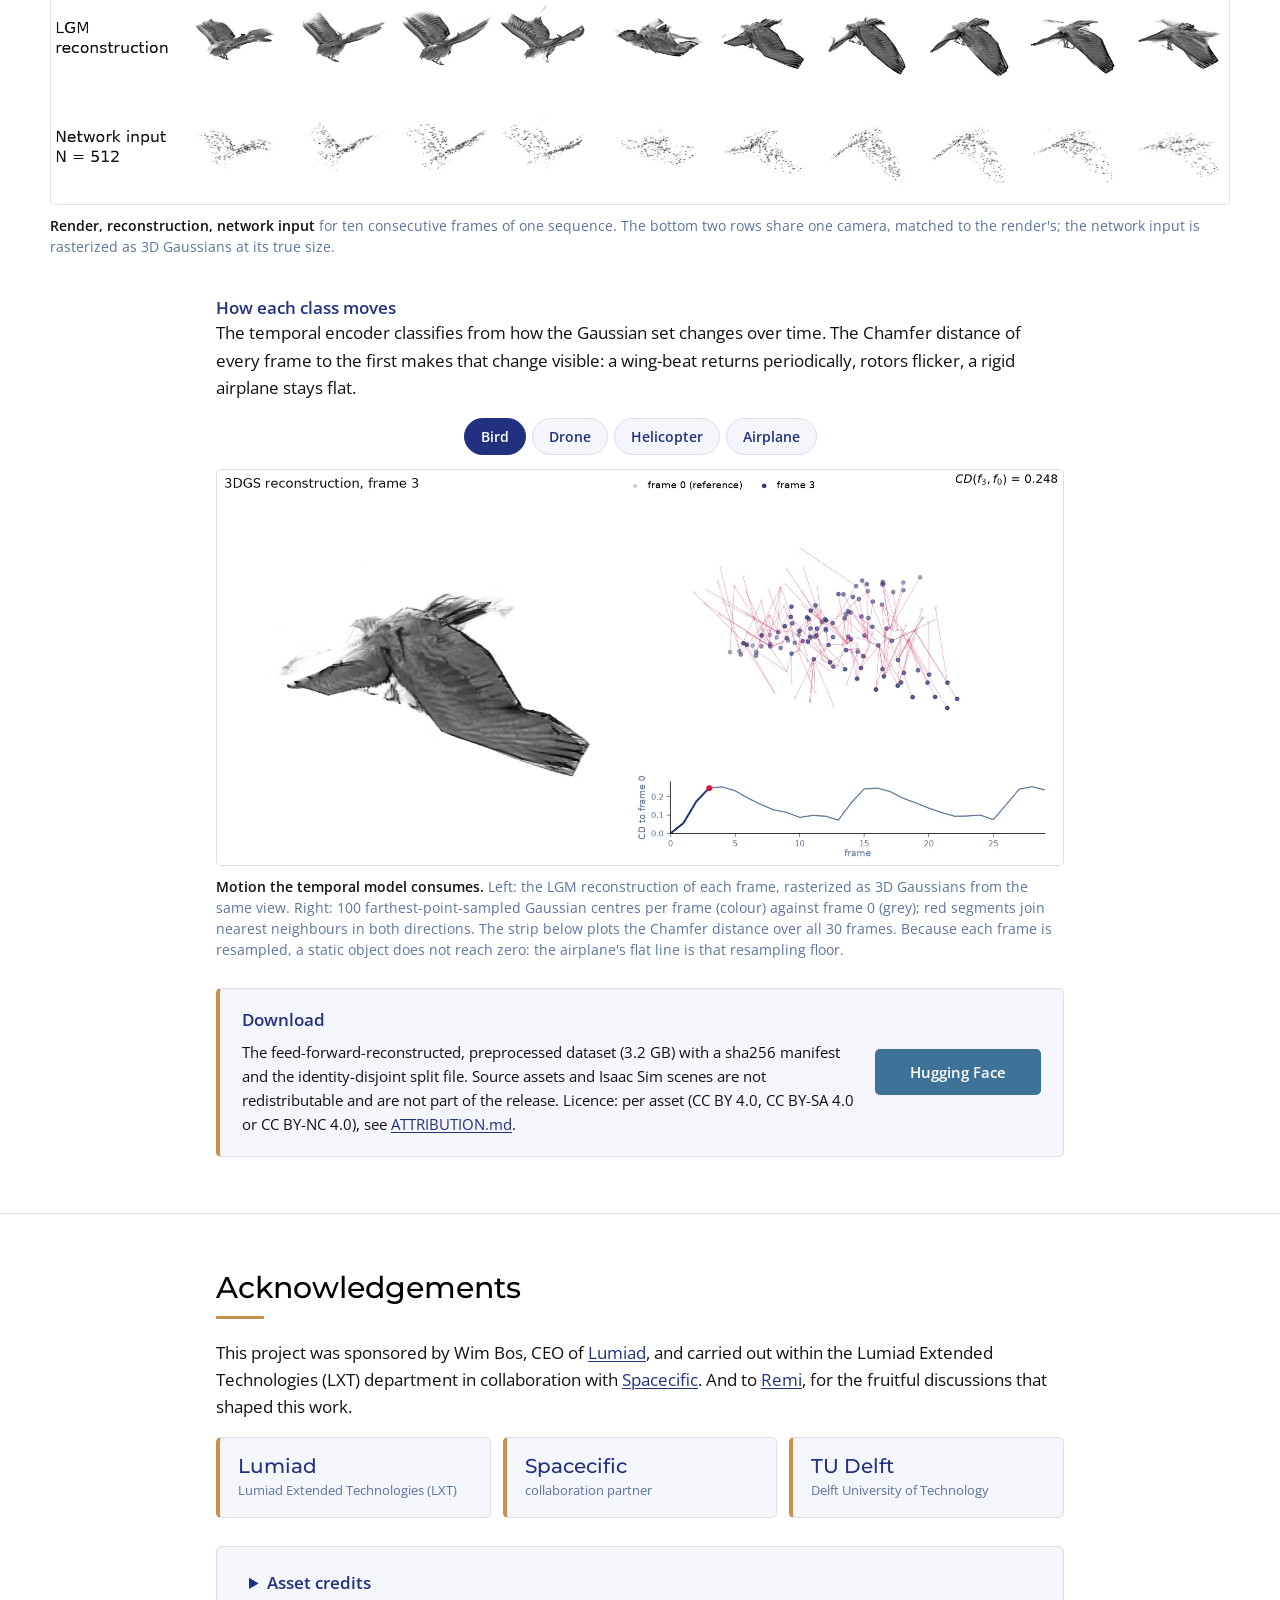
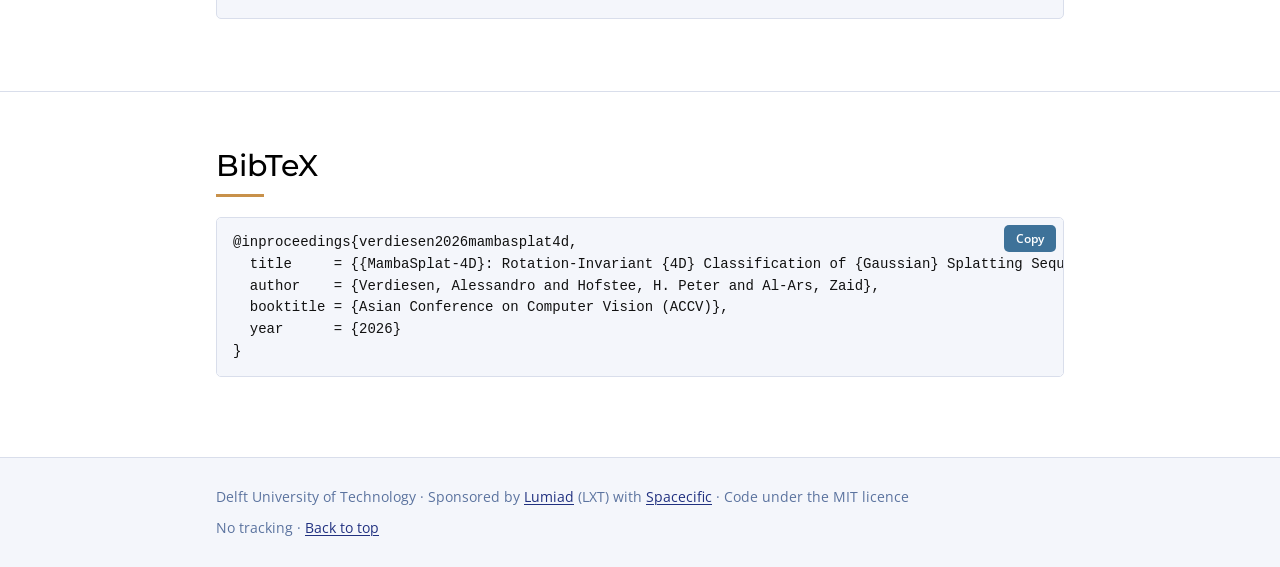
==== commit dcfc0e52: "Acknowledge Remi" ====
--- a/site/index.html
+++ b/site/index.html
@@ -4799,7 +4799,7 @@
 <section id="acknowledgements">
   <div class="wrap">
     <h2>Acknowledgements</h2>
-    <p>This project was sponsored by Wim Bos, CEO of <a href="https://www.lumiad.com/">Lumiad</a>, and carried out within the Lumiad Extended Technologies (LXT) department in collaboration with <a href="https://www.spacecific.com/">Spacecific</a>.</p>
+    <p>This project was sponsored by Wim Bos, CEO of <a href="https://www.lumiad.com/">Lumiad</a>, and carried out within the Lumiad Extended Technologies (LXT) department in collaboration with <a href="https://www.spacecific.com/">Spacecific</a>. And to <a href="https://github.com/remiverdiesen">Remi</a>, for the fruitful discussions that shaped this work.</p>
     <div class="partners">
       <a class="partner" href="https://www.lumiad.com/"><span>Lumiad</span><small>Lumiad Extended Technologies (LXT)</small></a>
       <a class="partner" href="https://www.spacecific.com/"><span>Spacecific</span><small>collaboration partner</small></a>
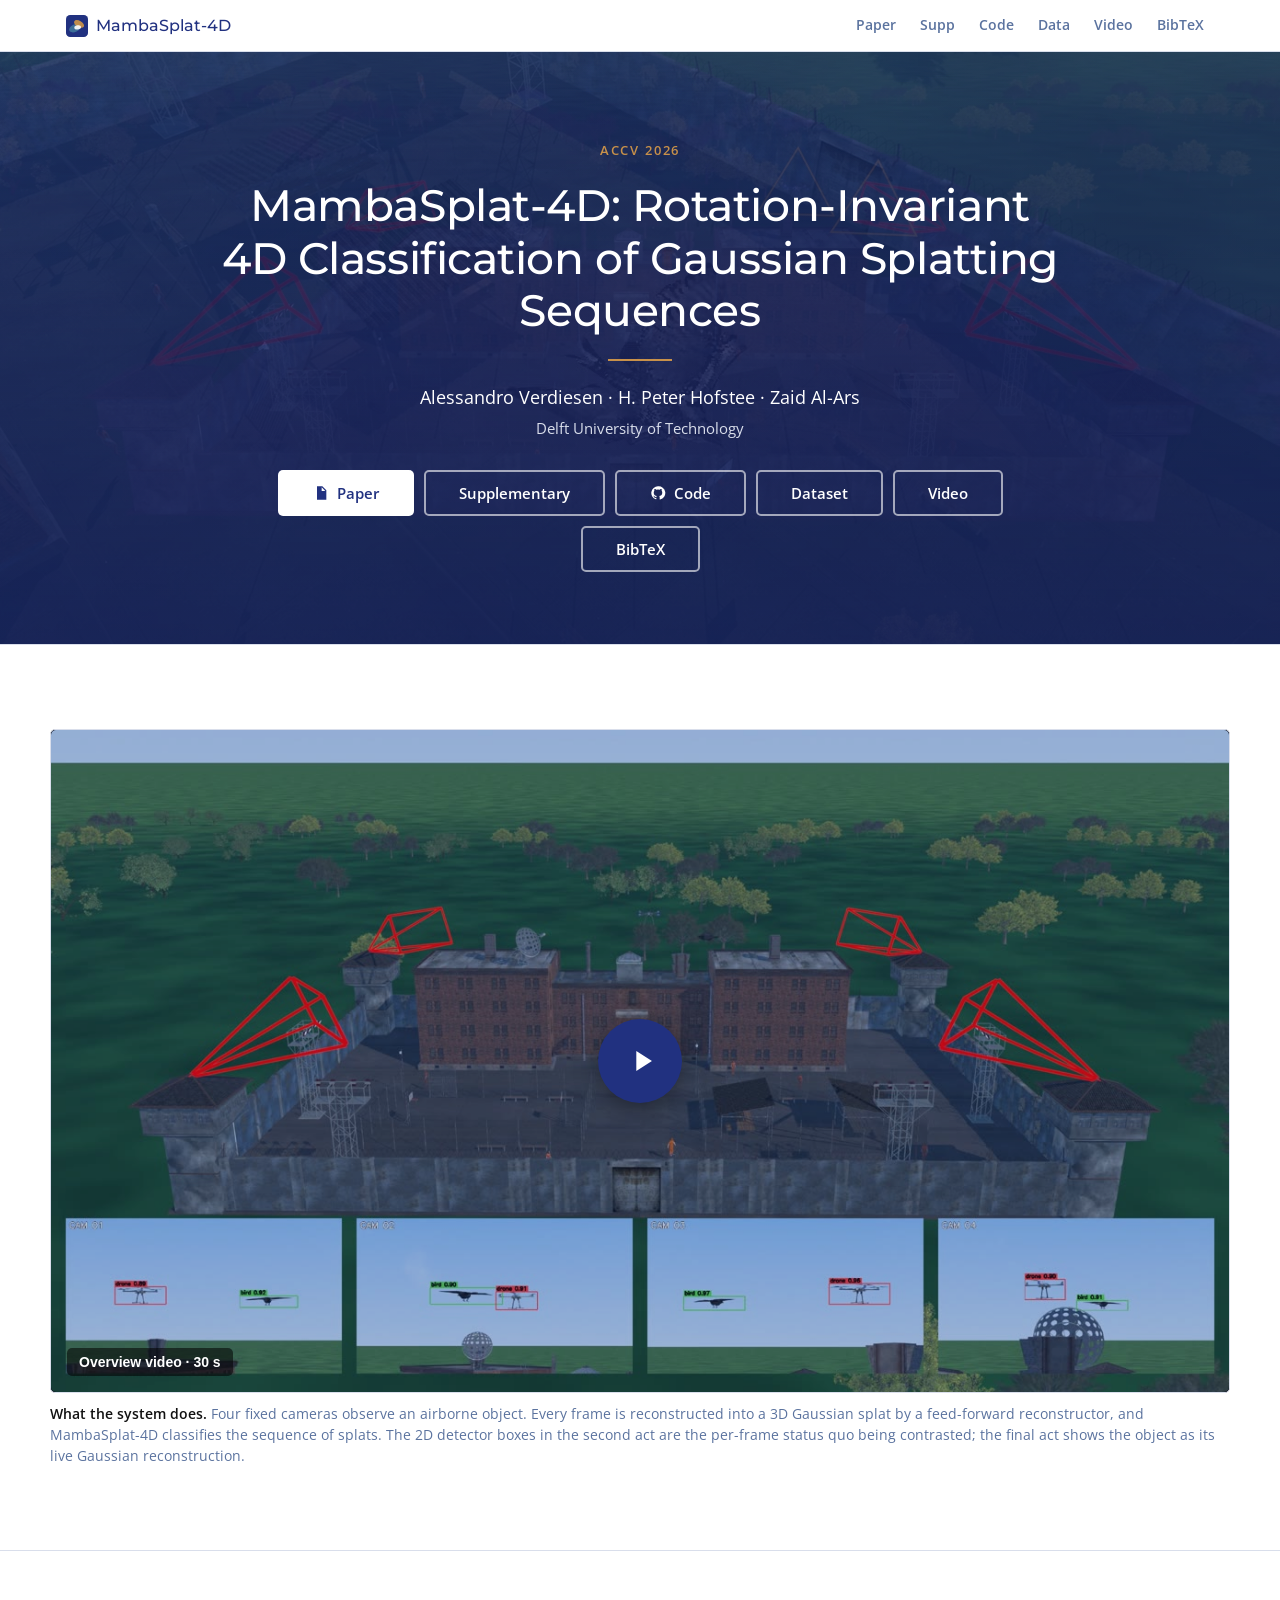
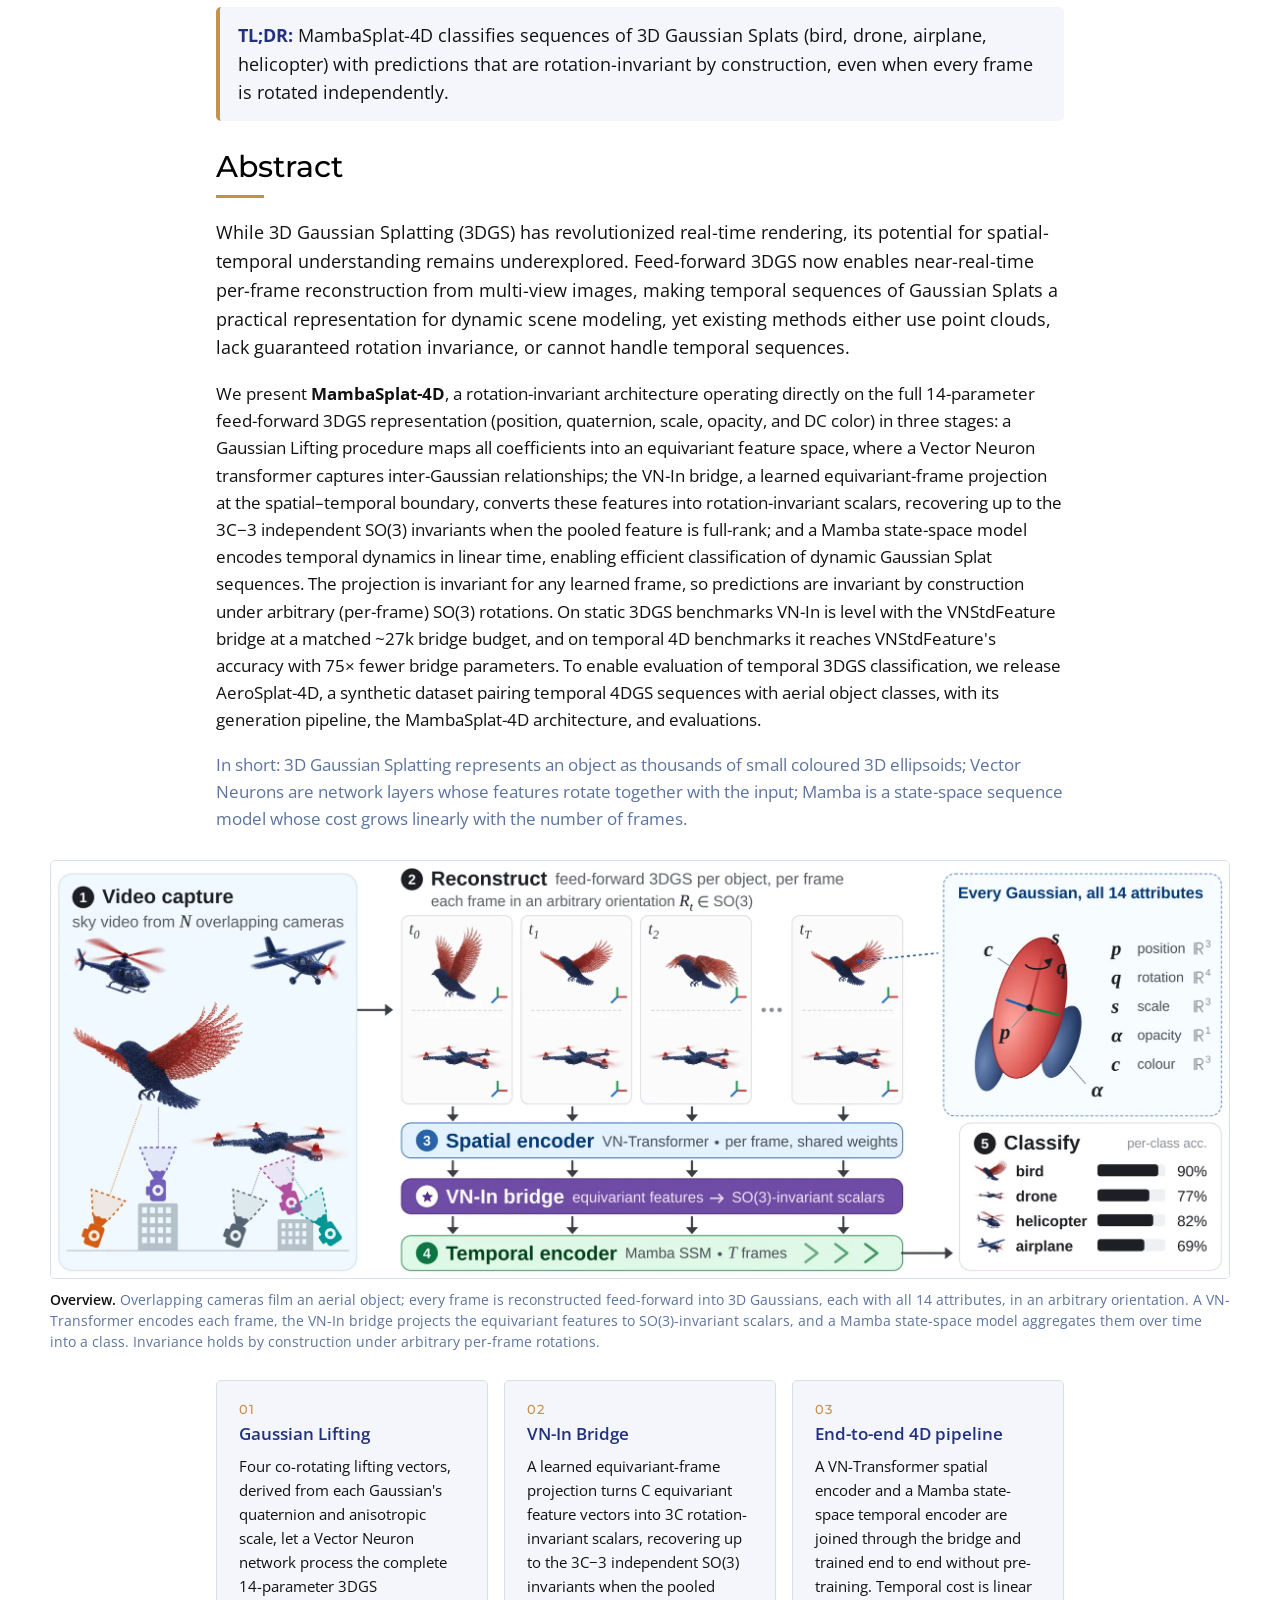
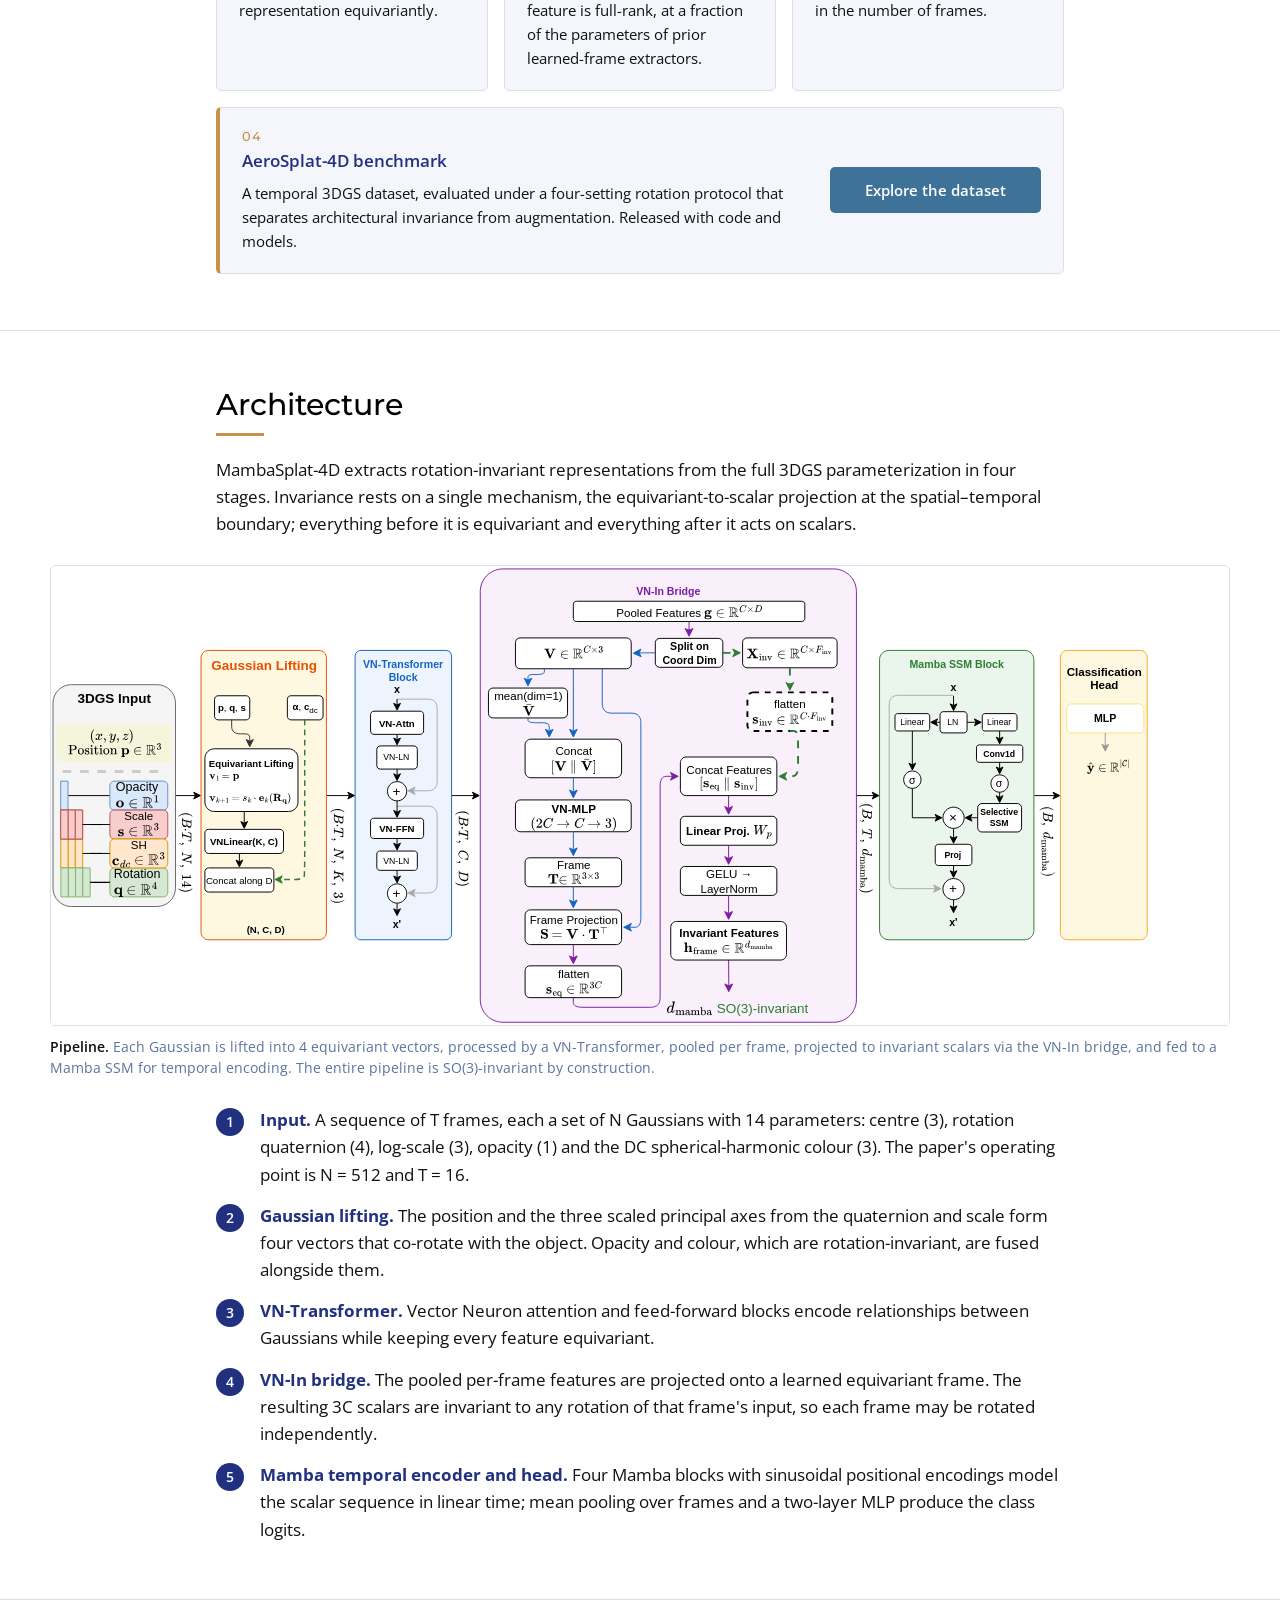
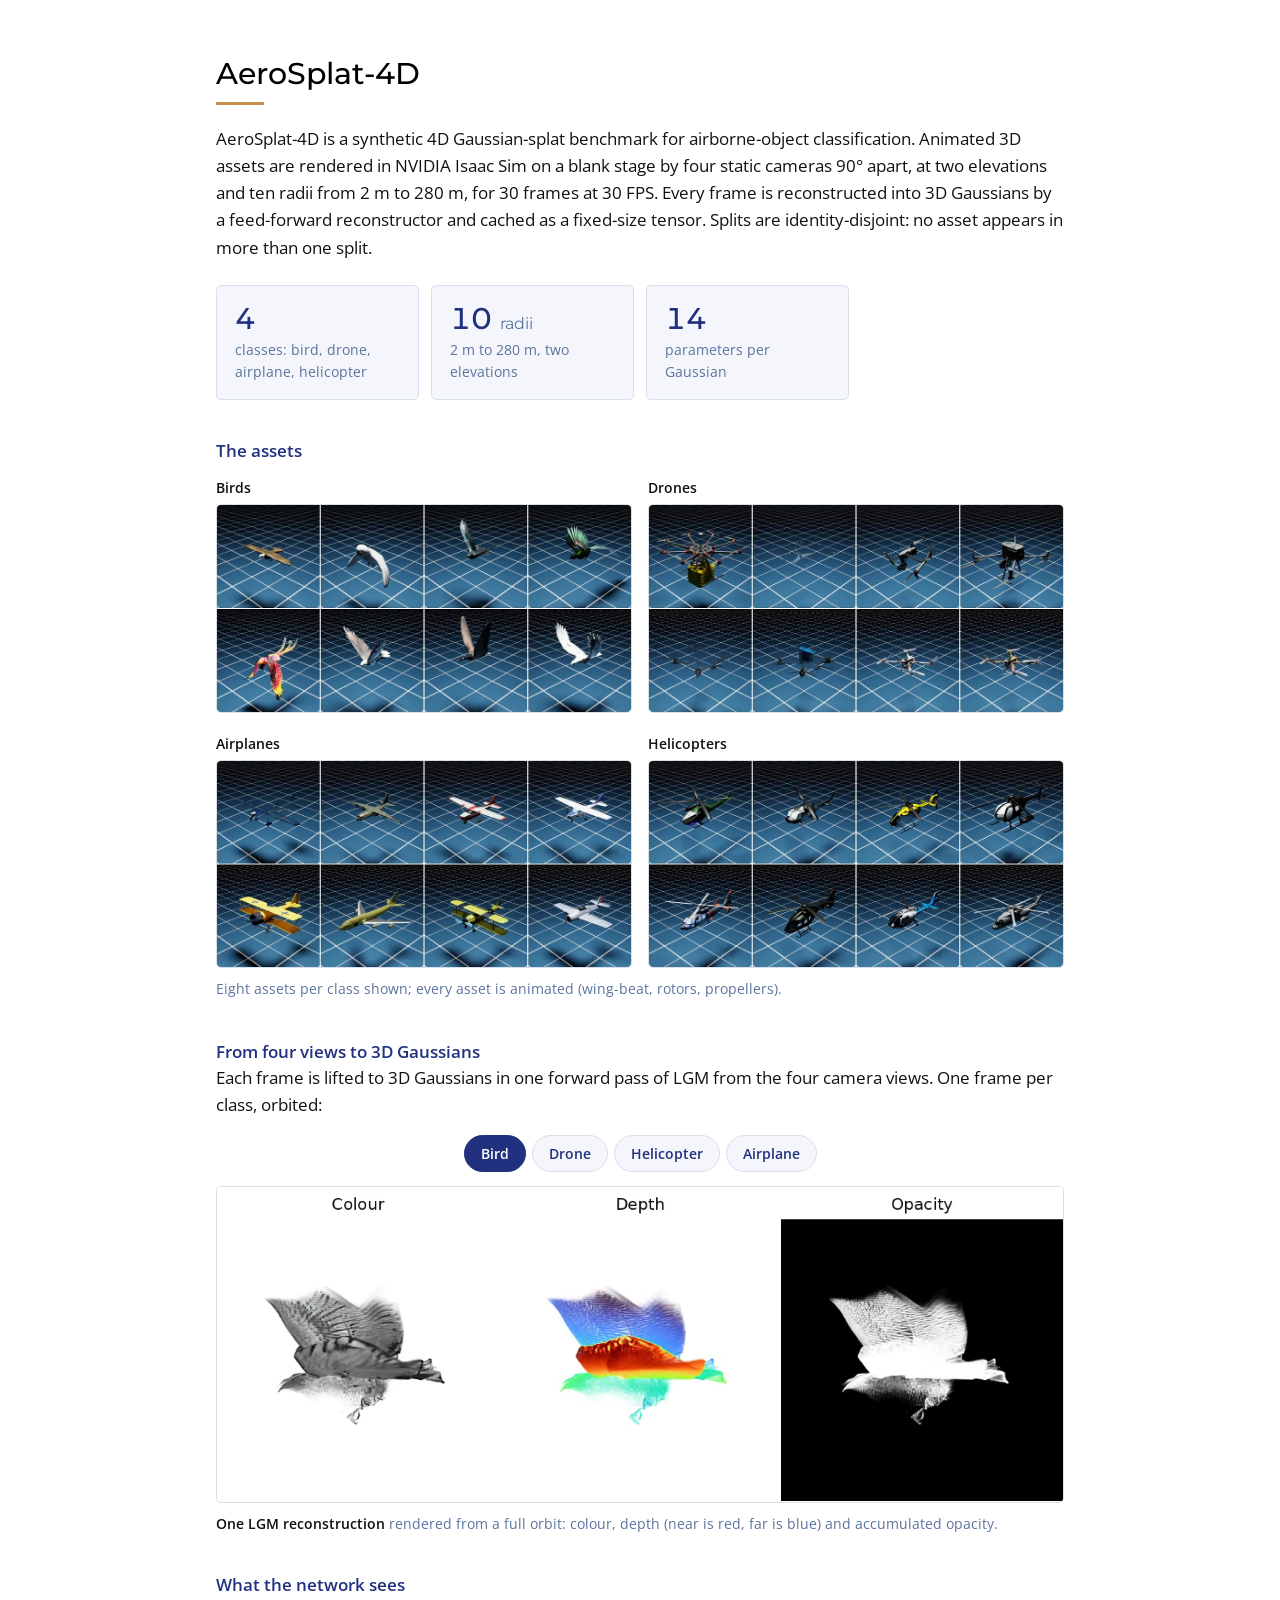
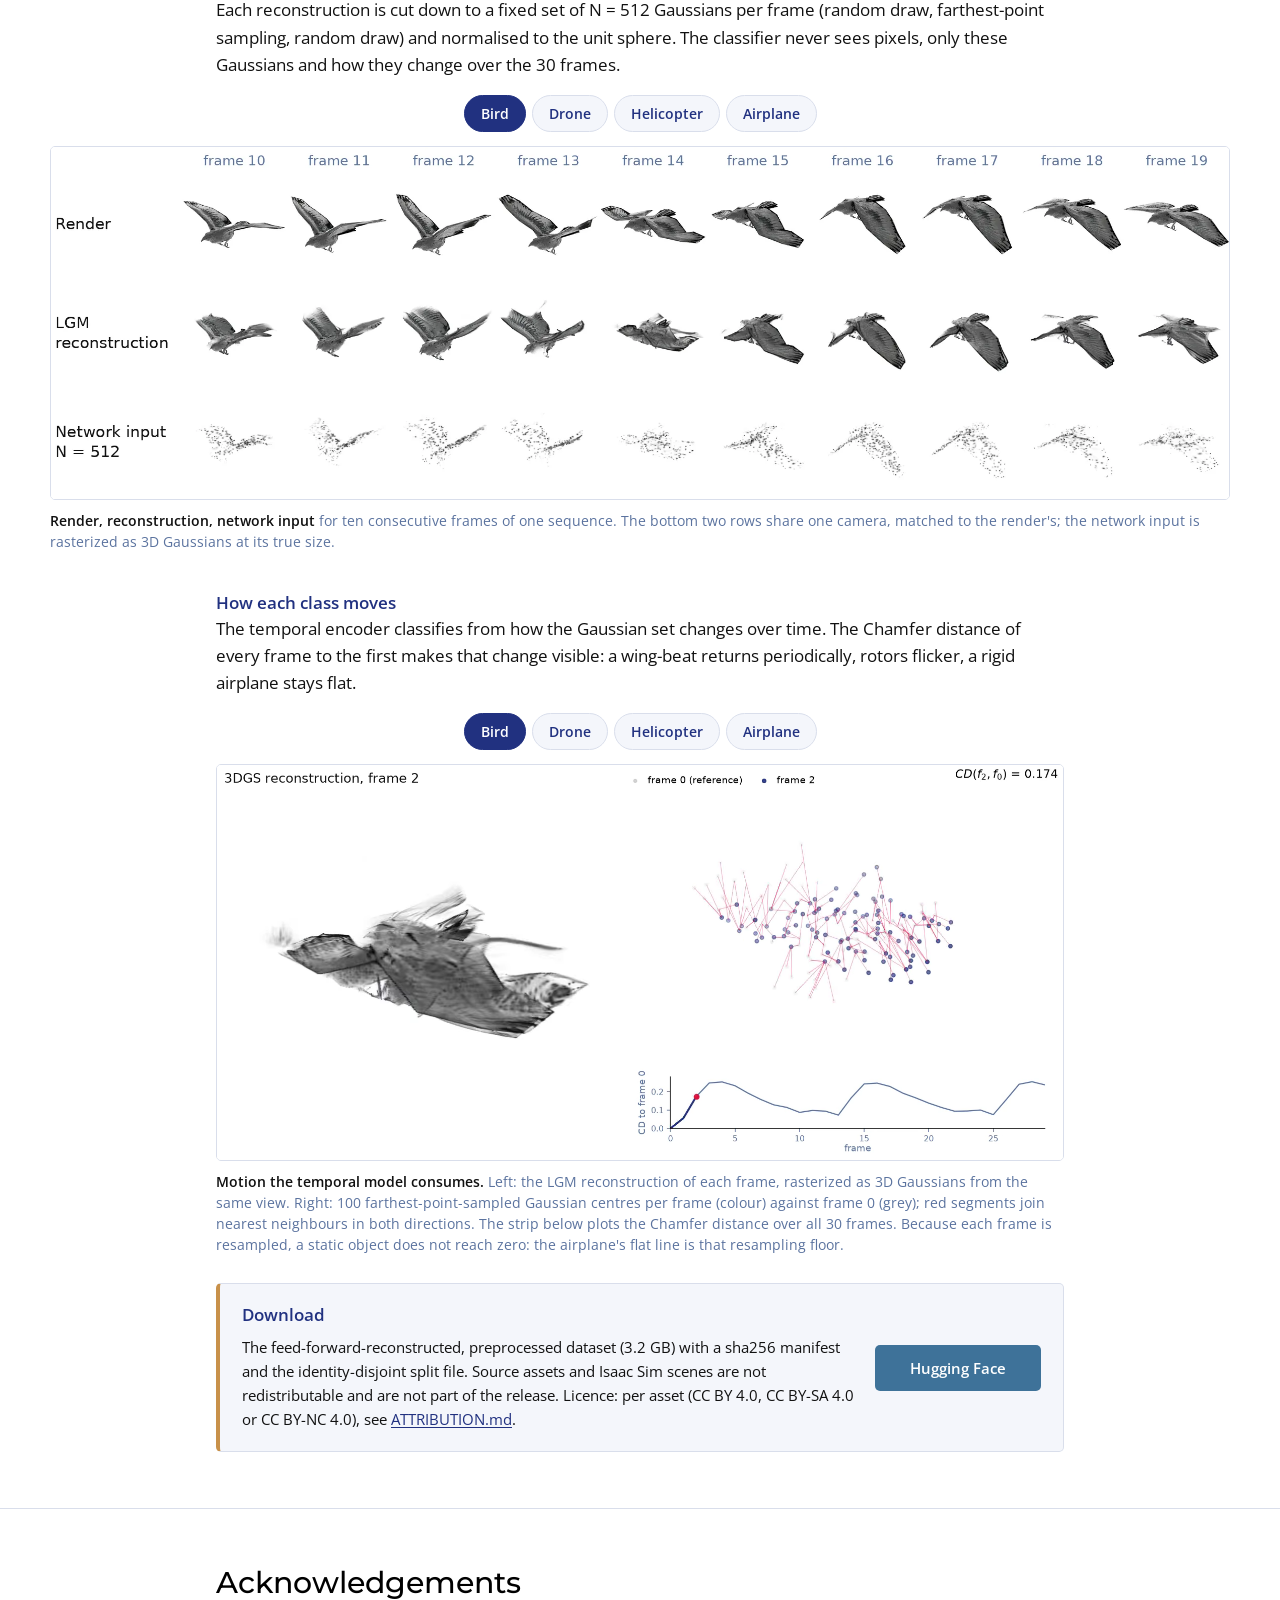
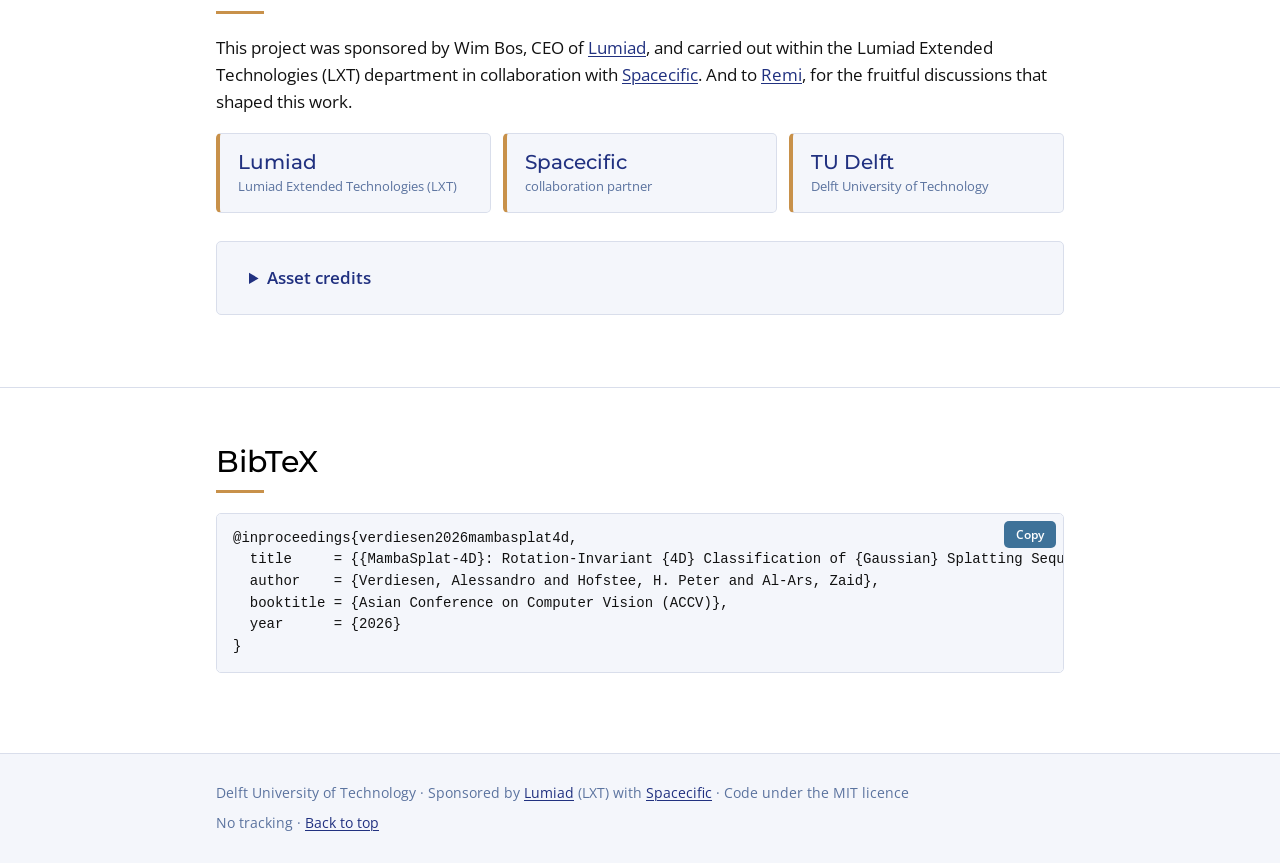
==== commit c34ffc22: "Add TL;DR and camera-ready abstract" ====
--- a/site/index.html
+++ b/site/index.html
@@ -79,10 +79,11 @@
 
 <section id="abstract">
   <div class="wrap">
+    <p class="tldr"><b>TL;DR:</b> MambaSplat-4D classifies sequences of 3D Gaussian Splats (bird, drone, airplane, helicopter) with predictions that are rotation-invariant by construction, even when every frame is rotated independently.</p>
     <h2>Abstract</h2>
-
-    <p class="lede">While 3D Gaussian Splatting (3DGS) has revolutionized real-time rendering, its potential for spatial-temporal understanding remains underexplored. The recent advent of feed-forward 3DGS enables near-real-time per-frame reconstruction from multi-view images, making temporal sequences of Gaussian Splats a practical representation for dynamic scene modeling. However, existing methods either use point clouds, lack guaranteed rotation invariance, or cannot handle temporal sequences.</p>
-    <p>We present <strong>MambaSplat-4D</strong>, a rotation-invariant architecture operating directly on complete 3DGS representations in three stages: a Gaussian Lifting procedure maps all coefficients into an equivariant feature space, where a Vector Neuron transformer captures inter-Gaussian relationships; a learned equivariant frame bridge (VN-In) projects these features into rotation-invariant scalars, extracting close to the theoretical maximum of independent SO(3) invariants at the spatial&ndash;temporal boundary; and a Mamba state-space model encodes temporal dynamics in linear time, enabling efficient classification of dynamic Gaussian Splat sequences. MambaSplat-4D achieves accuracy competitive with alternative invariant-extraction designs on static 3DGS benchmarks and surpasses them on temporal 4D benchmarks, while producing predictions that are invariant by construction under arbitrary (per-frame) SO(3) rotations. To enable evaluation of temporal 3DGS classification, we release AeroSplat-4D, a synthetic dataset pairing temporal 4DGS sequences with aerial object classes, together with the MambaSplat-4D architecture and evaluations.</p>
+    <p class="lede">While 3D Gaussian Splatting (3DGS) has revolutionized real-time rendering, its potential for spatial-temporal understanding remains underexplored. Feed-forward 3DGS now enables near-real-time per-frame reconstruction from multi-view images, making temporal sequences of Gaussian Splats a practical representation for dynamic scene modeling, yet existing methods either use point clouds, lack guaranteed rotation invariance, or cannot handle temporal sequences.</p>
+    <p>We present <strong>MambaSplat-4D</strong>, a rotation-invariant architecture operating directly on the full 14-parameter feed-forward 3DGS representation (position, quaternion, scale, opacity, and DC color) in three stages: a Gaussian Lifting procedure maps all coefficients into an equivariant feature space, where a Vector Neuron transformer captures inter-Gaussian relationships; the VN-In bridge, a learned equivariant-frame projection at the spatial&ndash;temporal boundary, converts these features into rotation-invariant scalars, recovering up to the 3C&minus;3 independent SO(3) invariants when the pooled feature is full-rank; and a Mamba state-space model encodes temporal dynamics in linear time, enabling efficient classification of dynamic Gaussian Splat sequences. The projection is invariant for any learned frame, so predictions are invariant by construction under arbitrary (per-frame) SO(3) rotations. On static 3DGS benchmarks VN-In is level with the VNStdFeature bridge at a matched ~27k bridge budget, and on temporal 4D benchmarks it reaches VNStdFeature's accuracy with 75&times; fewer bridge parameters. To enable evaluation of temporal 3DGS classification, we release AeroSplat-4D, a synthetic dataset pairing temporal 4DGS sequences with aerial object classes, with its generation pipeline, the MambaSplat-4D architecture, and evaluations.</p>
+    <p class="concepts">In short: 3D Gaussian Splatting represents an object as thousands of small coloured 3D ellipsoids; Vector Neurons are network layers whose features rotate together with the input; Mamba is a state-space sequence model whose cost grows linearly with the number of frames.</p>
   </div>
   <div class="breakout">
     <figure>
@@ -103,7 +104,7 @@
       <div class="card">
         <span class="num">02</span>
         <h3>VN-In Bridge</h3>
-        <p>A learned equivariant-frame projection turns C equivariant feature vectors into 3C rotation-invariant scalars, capturing up to the theoretical maximum of 3C&minus;3 independent SO(3) invariants at a fraction of the parameters of prior learned-frame extractors.</p>
+        <p>A learned equivariant-frame projection turns C equivariant feature vectors into 3C rotation-invariant scalars, recovering up to the 3C&minus;3 independent SO(3) invariants when the pooled feature is full-rank, at a fraction of the parameters of prior learned-frame extractors.</p>
       </div>
       <div class="card">
         <span class="num">03</span>
--- a/site/static/css/style.css
+++ b/site/static/css/style.css
@@ -52,6 +52,9 @@
 section { padding-block: 56px; scroll-margin-top: calc(var(--topbar-h) + 12px); }
 section + section { border-top: 1px solid var(--line); }
 .lede { font-size: 18px; }
+.tldr { font-size: 18px; padding: 14px 18px; margin-bottom: 28px; background: var(--surface); border-left: 4px solid var(--gold); border-radius: var(--radius); }
+.tldr b { color: var(--navy); }
+.concepts { color: var(--muted); }
 
 .topbar {
   position: sticky; top: 0; z-index: 20;
